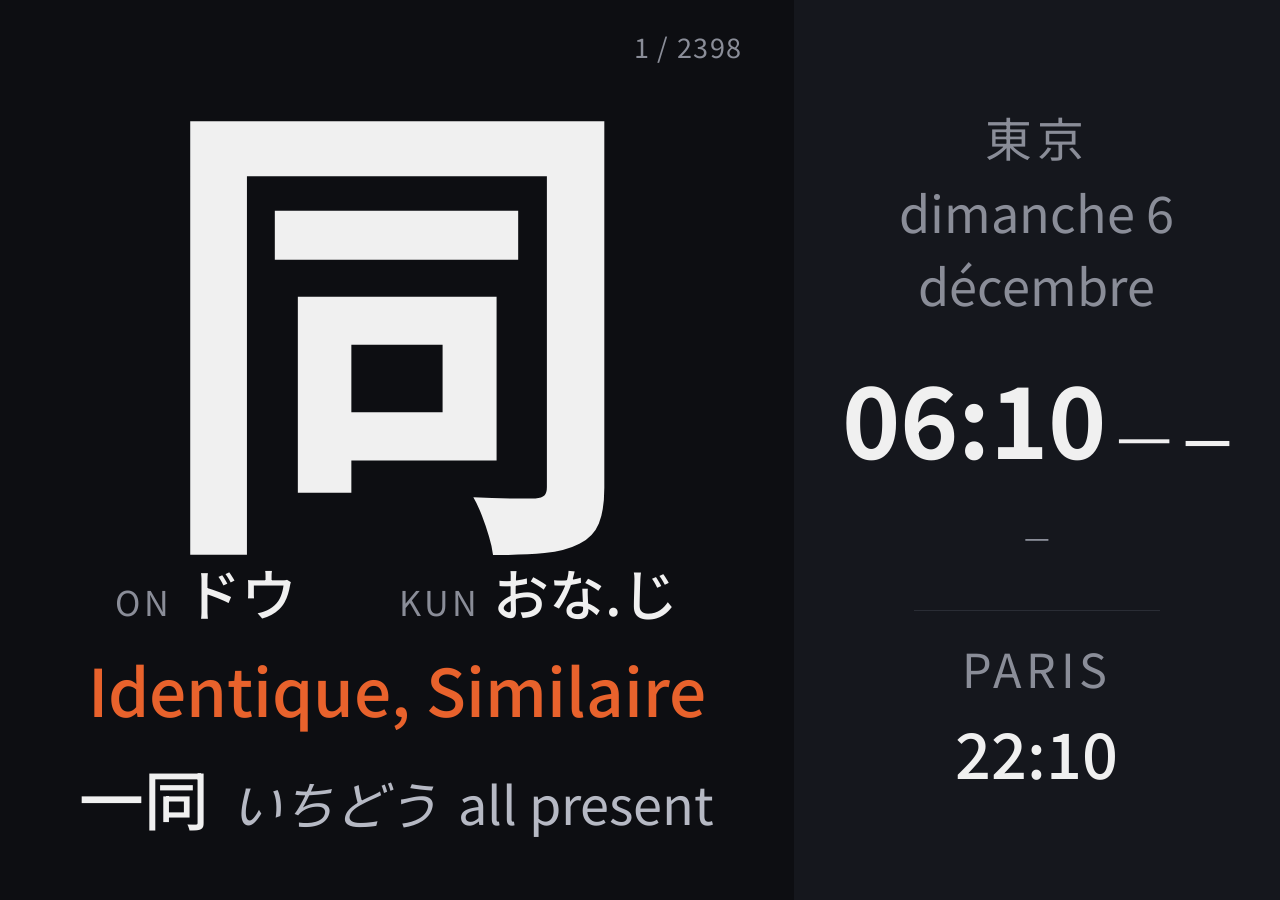
==== android-app/app/src/main/assets/index.html @ c2fc6710 "Replace kiosk-browser+server setup with a native Android app kiFOSSk + lWS worked but couldn't survi" ====
<!DOCTYPE html>
<html lang="fr">
<head>
<meta charset="UTF-8">
<meta name="viewport" content="width=device-width, initial-scale=1.0, user-scalable=no">
<title>Kanji Dashboard</title>
<style>
:root {
  --bg: #0d0e12;
  --panel: #15171d;
  --text: #f0f0f0;
  --dim: #8a8d98;
  --accent: #e8622c;
  --divider: #2a2d35;
}

* { box-sizing: border-box; margin: 0; padding: 0; }

html, body {
  width: 100%;
  height: 100%;
  background: var(--bg);
  color: var(--text);
  font-family: 'Noto Sans JP', sans-serif;
  overflow: hidden;
}

.app {
  display: flex;
  width: 100vw;
  height: 100vh;
}

/* ---- Kanji panel (left, ~62%) ---- */

.kanji-panel {
  flex: 0 0 62%;
  display: flex;
  flex-direction: column;
  align-items: center;
  justify-content: center;
  position: relative;
  padding: 2vh 4vw;
  background: var(--bg);
  touch-action: none;
  user-select: none;
  cursor: grab;
}

.kanji-char {
  font-size: 54vh;
  font-weight: 700;
  line-height: 1;
}

.kanji-readings {
  display: flex;
  gap: 8vw;
  margin-top: 1vh;
}

.reading-block {
  display: flex;
  align-items: baseline;
  gap: 1vw;
}

.reading-label {
  font-size: 3.8vh;
  text-transform: uppercase;
  color: var(--dim);
  letter-spacing: 0.1em;
}

.reading-value {
  font-size: 6.2vh;
  font-weight: 500;
}

.kanji-meaning {
  font-size: 7.3vh;
  font-weight: 500;
  margin-top: 1vh;
  color: var(--accent);
  text-transform: capitalize;
}

.kanji-example {
  margin-top: 1.5vh;
  display: flex;
  align-items: baseline;
  gap: 1.6vw;
  font-size: 4.6vh;
  color: var(--dim);
}

.example-word {
  color: var(--text);
  font-weight: 500;
  font-size: 7.2vh;
}

.example-reading {
  font-size: 5.8vh;
  color: #b6b9c4;
  font-style: italic;
}

.example-meaning {
  font-size: 5.8vh;
  color: #b6b9c4;
}

.kanji-progress {
  position: absolute;
  top: 3vh;
  right: 4vw;
  font-size: 3vh;
  color: var(--dim);
  letter-spacing: 0.05em;
}

/* ---- Info panel (right, ~38%) ---- */

.info-panel {
  flex: 0 0 38%;
  display: flex;
  flex-direction: column;
  align-items: center;
  justify-content: center;
  background: var(--panel);
  padding: 1.5vh 3vw;
  gap: 2.5vh;
}

.clock-block {
  text-align: center;
}

.clock-label {
  font-size: 5.2vh;
  color: var(--dim);
  letter-spacing: 0.1em;
  text-transform: uppercase;
  margin-bottom: 0.6vh;
}

.time-weather-row {
  display: flex;
  align-items: baseline;
  justify-content: center;
  gap: 0.8vw;
}

.clock-time {
  font-size: 11vh;
  font-weight: 700;
  font-variant-numeric: tabular-nums;
}

.clock-time.small {
  font-size: 7vh;
  font-weight: 500;
}

.clock-date {
  font-size: 5.6vh;
  color: var(--dim);
  margin-top: 0.6vh;
}

.divider {
  width: 60%;
  height: 1px;
  background: var(--divider);
}

.weather-icon {
  font-size: 7vh;
  line-height: 1;
}

.weather-temp {
  font-size: 6vh;
  font-weight: 700;
}

.weather-desc {
  font-size: 3.2vh;
  color: var(--dim);
  margin-top: 0.6vh;
  text-transform: capitalize;
  text-align: center;
}

.weather-timeline {
  display: flex;
  justify-content: center;
  gap: 1.5vw;
  margin-top: 1vh;
}

.timeline-cell {
  display: flex;
  flex-direction: column;
  align-items: center;
  gap: 0.6vh;
}

.timeline-hour {
  font-size: 3.8vh;
  color: var(--dim);
}

.timeline-icon {
  font-size: 6.5vh;
}

.timeline-temp {
  font-size: 4.2vh;
  font-weight: 500;
}

</style>
<link rel="preconnect" href="https://fonts.googleapis.com">
<link rel="preconnect" href="https://fonts.gstatic.com" crossorigin>
<link href="https://fonts.googleapis.com/css2?family=Noto+Sans+JP:wght@400;500;700;900&display=swap" rel="stylesheet">
</head>
<body>

<div class="app">

  <section class="kanji-panel">
    <div class="kanji-progress" id="progress">0 / 2398</div>
    <div class="kanji-char" id="kanjiChar">—</div>
    <div class="kanji-readings">
      <div class="reading-block">
        <span class="reading-label">on</span>
        <span class="reading-value" id="onYomi">—</span>
      </div>
      <div class="reading-block">
        <span class="reading-label">kun</span>
        <span class="reading-value" id="kunYomi">—</span>
      </div>
    </div>
    <div class="kanji-meaning" id="meaning">—</div>
    <div class="kanji-example" id="exampleBlock">
      <span class="example-word" id="exampleWord">—</span>
      <span class="example-reading" id="exampleReading">—</span>
      <span class="example-meaning" id="exampleMeaning">—</span>
    </div>
  </section>

  <section class="info-panel">
    <div class="clock-block primary">
      <div class="clock-label">東京</div>
      <div class="clock-date" id="tokyoDate">—</div>
    </div>
      <div class="time-weather-row">
        <span class="clock-time" id="tokyoTime">--:--</span>
        <span class="weather-icon" id="weatherIcon">—</span>
        <span class="weather-temp" id="weatherTemp">—</span>
      </div>

      <div class="weather-desc" id="weatherDesc">—</div>
    <div class="weather-timeline" id="weatherTimeline"></div>

    <div class="divider"></div>
    <div class="clock-block secondary">
      <div class="clock-label">Paris</div>
      <div class="clock-time small" id="parisTime">--:--</div>
    </div>

  </section>

</div>

<script>
const KANJI_DATA = [{"kanji": "同", "freq": 15, "jlpt_legacy": 3, "on_yomi": ["ドウ"], "kun_yomi": ["おな.じ"], "meaning_fr": ["identique", "similaire"], "meaning_en": ["same", "agree"], "example_word": "一同", "example_reading": "いちどう", "example_meaning": "all present"}, {"kanji": "政", "freq": 17, "jlpt_legacy": 2, "on_yomi": ["セイ", "ショウ"], "kun_yomi": ["まつりごと", "まん"], "meaning_fr": ["politique", "gouvernement"], "meaning_en": ["politics", "government"], "example_word": "軍政", "example_reading": "ぐんせい", "example_meaning": "military administration"}, {"kanji": "事", "freq": 18, "jlpt_legacy": 3, "on_yomi": ["ジ", "ズ"], "kun_yomi": ["こと", "つか.う", "つか.える"], "meaning_fr": ["fait", "chose"], "meaning_en": ["matter", "thing"], "example_word": "悪事", "example_reading": "あくじ", "example_meaning": "evil deed"}, {"kanji": "自", "freq": 19, "jlpt_legacy": 3, "on_yomi": ["ジ", "シ"], "kun_yomi": ["みずか.ら", "おの.ずから", "おの.ずと"], "meaning_fr": ["soi-même"], "meaning_en": ["oneself"], "example_word": "各自", "example_reading": "かくじ", "example_meaning": "each (person)"}, {"kanji": "議", "freq": 25, "jlpt_legacy": 2, "on_yomi": ["ギ"], "kun_yomi": [], "meaning_fr": ["délibération", "entretien"], "meaning_en": ["deliberation", "consultation"], "example_word": "異議", "example_reading": "いぎ", "example_meaning": "objection"}, {"kanji": "民", "freq": 28, "jlpt_legacy": 3, "on_yomi": ["ミン"], "kun_yomi": ["たみ"], "meaning_fr": ["peuple", "nation"], "meaning_en": ["people", "nation"], "example_word": "移民", "example_reading": "いみん", "example_meaning": "immigration"}, {"kanji": "連", "freq": 30, "jlpt_legacy": 2, "on_yomi": ["レン"], "kun_yomi": ["つら.なる", "つら.ねる", "つ.れる", "-づ.れ"], "meaning_fr": ["emmener", "se mettre en rang"], "meaning_en": ["take along", "lead"], "example_word": "一連", "example_reading": "いちれん", "example_meaning": "series"}, {"kanji": "発", "freq": 32, "jlpt_legacy": 3, "on_yomi": ["ハツ", "ホツ"], "kun_yomi": ["た.つ", "あば.く", "おこ.る", "つか.わす", "はな.つ"], "meaning_fr": ["départ", "décharge"], "meaning_en": ["departure", "discharge"], "example_word": "一発", "example_reading": "いっぱつ", "example_meaning": "one shot"}, {"kanji": "対", "freq": 34, "jlpt_legacy": 2, "on_yomi": ["タイ", "ツイ"], "kun_yomi": ["あいて", "こた.える", "そろ.い", "つれあ.い", "なら.ぶ", "むか.う"], "meaning_fr": ["vis-à-vis", "en face"], "meaning_en": ["vis-a-vis", "opposite"], "example_word": "応対", "example_reading": "おうたい", "example_meaning": "dealing with (people, customers, complaints, etc.)"}, {"kanji": "部", "freq": 36, "jlpt_legacy": 2, "on_yomi": ["ブ"], "kun_yomi": ["-べ"], "meaning_fr": ["partie", "bureau"], "meaning_en": ["section", "bureau"], "example_word": "一部", "example_reading": "いちぶ", "example_meaning": "one part"}, {"kanji": "者", "freq": 38, "jlpt_legacy": 3, "on_yomi": ["シャ"], "kun_yomi": ["もの"], "meaning_fr": ["personne", "quelqu'un"], "meaning_en": ["someone", "person"], "example_word": "悪者", "example_reading": "わるもの", "example_meaning": "bad guy"}, {"kanji": "党", "freq": 39, "jlpt_legacy": 2, "on_yomi": ["トウ"], "kun_yomi": ["なかま", "むら"], "meaning_fr": ["parti politique", "faction"], "meaning_en": ["party", "faction"], "example_word": "一党", "example_reading": "いっとう", "example_meaning": "one party"}, {"kanji": "地", "freq": 40, "jlpt_legacy": 3, "on_yomi": ["チ", "ジ"], "kun_yomi": [], "meaning_fr": ["sol", "terre"], "meaning_en": ["ground", "earth"], "example_word": "意地", "example_reading": "いじ", "example_meaning": "stubbornness"}, {"kanji": "合", "freq": 41, "jlpt_legacy": 3, "on_yomi": ["ゴウ", "ガッ", "カッ"], "kun_yomi": ["あ.う", "-あ.う", "あ.い", "あい-", "-あ.い", "-あい", "あ.わす", "あ.わせる", "-あ.わせる"], "meaning_fr": ["correspondre", "convenir"], "meaning_en": ["fit", "suit"], "example_word": "化合", "example_reading": "かごう", "example_meaning": "chemical combination"}, {"kanji": "市", "freq": 42, "jlpt_legacy": 3, "on_yomi": ["シ"], "kun_yomi": ["いち"], "meaning_fr": ["marché", "ville"], "meaning_en": ["market", "city"], "example_word": "市営", "example_reading": "しえい", "example_meaning": "(under) municipal management (transport, housing, etc.)"}, {"kanji": "業", "freq": 43, "jlpt_legacy": 3, "on_yomi": ["ギョウ", "ゴウ"], "kun_yomi": ["わざ"], "meaning_fr": ["activité", "vocation"], "meaning_en": ["business", "vocation"], "example_word": "偉業", "example_reading": "いぎょう", "example_meaning": "great achievement"}, {"kanji": "内", "freq": 44, "jlpt_legacy": 2, "on_yomi": ["ナイ", "ダイ"], "kun_yomi": ["うち"], "meaning_fr": ["intérieur", "dedans"], "meaning_en": ["inside", "within"], "example_word": "案内", "example_reading": "あんない", "example_meaning": "guidance"}, {"kanji": "相", "freq": 45, "jlpt_legacy": 2, "on_yomi": ["ソウ", "ショウ"], "kun_yomi": ["あい-"], "meaning_fr": ["inter-", "mutuel"], "meaning_en": ["inter-", "mutual"], "example_word": "外相", "example_reading": "がいしょう", "example_meaning": "Foreign Minister"}, {"kanji": "方", "freq": 46, "jlpt_legacy": 3, "on_yomi": ["ホウ"], "kun_yomi": ["かた", "-かた", "-がた"], "meaning_fr": ["direction", "personne"], "meaning_en": ["direction", "person"], "example_word": "一方", "example_reading": "いっぽう", "example_meaning": "one (esp. of two)"}, {"kanji": "定", "freq": 48, "jlpt_legacy": 2, "on_yomi": ["テイ", "ジョウ"], "kun_yomi": ["さだ.める", "さだ.まる", "さだ.か"], "meaning_fr": ["déterminé", "fixé"], "meaning_en": ["determine", "fix"], "example_word": "安定", "example_reading": "あんてい", "example_meaning": "stability"}, {"kanji": "回", "freq": 50, "jlpt_legacy": 3, "on_yomi": ["カイ", "エ"], "kun_yomi": ["まわ.る", "-まわ.る", "-まわ.り", "まわ.す", "-まわ.す", "まわ.し-", "-まわ.し", "もとお.る", "か.える"], "meaning_fr": ["tourner", "fois"], "meaning_en": ["-times", "round"], "example_word": "一回", "example_reading": "いっかい", "example_meaning": "once"}, {"kanji": "場", "freq": 52, "jlpt_legacy": 3, "on_yomi": ["ジョウ", "チョウ"], "kun_yomi": ["ば"], "meaning_fr": ["lieu", "place"], "meaning_en": ["location", "place"], "example_word": "夏場", "example_reading": "なつば", "example_meaning": "summertime"}, {"kanji": "員", "freq": 54, "jlpt_legacy": 3, "on_yomi": ["イン"], "kun_yomi": [], "meaning_fr": ["employé", "membre"], "meaning_en": ["employee", "member"], "example_word": "委員", "example_reading": "いいん", "example_meaning": "committee member"}, {"kanji": "選", "freq": 57, "jlpt_legacy": 2, "on_yomi": ["セン"], "kun_yomi": ["えら.ぶ", "え.る", "よ.る"], "meaning_fr": ["élection", "sélection"], "meaning_en": ["elect", "select"], "example_word": "改選", "example_reading": "かいせん", "example_meaning": "election (for a seat or position at the end of a term)"}, {"kanji": "開", "freq": 59, "jlpt_legacy": 3, "on_yomi": ["カイ"], "kun_yomi": ["ひら.く", "ひら.き", "-びら.き", "ひら.ける", "あ.く", "あ.ける"], "meaning_fr": ["ouvrir", "s'ouvrir"], "meaning_en": ["open", "unfold"], "example_word": "開く", "example_reading": "ひらく", "example_meaning": "to open"}, {"kanji": "米", "freq": 61, "jlpt_legacy": 2, "on_yomi": ["ベイ", "マイ", "メエトル"], "kun_yomi": ["こめ", "よね"], "meaning_fr": ["grain de riz", "Amérique"], "meaning_en": ["rice", "USA"], "example_word": "玄米", "example_reading": "げんまい", "example_meaning": "unpolished rice"}, {"kanji": "力", "freq": 62, "jlpt_legacy": 3, "on_yomi": ["リョク", "リキ", "リイ"], "kun_yomi": ["ちから"], "meaning_fr": ["force", "fort"], "meaning_en": ["power", "strength"], "example_word": "握力", "example_reading": "あくりょく", "example_meaning": "grip (of hand)"}, {"kanji": "問", "freq": 64, "jlpt_legacy": 3, "on_yomi": ["モン"], "kun_yomi": ["と.う", "と.い", "とん"], "meaning_fr": ["question", "demander"], "meaning_en": ["question", "ask"], "example_word": "学問", "example_reading": "がくもん", "example_meaning": "study"}, {"kanji": "代", "freq": 66, "jlpt_legacy": 3, "on_yomi": ["ダイ", "タイ"], "kun_yomi": ["か.わる", "かわ.る", "かわ.り", "か.わり", "-がわ.り", "-が.わり", "か.える", "よ", "しろ"], "meaning_fr": ["substituer", "changer"], "meaning_en": ["substitute", "change"], "example_word": "一代", "example_reading": "いちだい", "example_meaning": "generation"}, {"kanji": "明", "freq": 67, "jlpt_legacy": 3, "on_yomi": ["メイ", "ミョウ", "ミン"], "kun_yomi": ["あ.かり", "あか.るい", "あか.るむ", "あか.らむ", "あき.らか", "あ.ける", "-あ.け", "あ.く", "あ.くる", "あ.かす"], "meaning_fr": ["clair", "lumière"], "meaning_en": ["bright", "light"], "example_word": "明白", "example_reading": "めいはく", "example_meaning": "obvious"}, {"kanji": "実", "freq": 68, "jlpt_legacy": 2, "on_yomi": ["ジツ", "シツ"], "kun_yomi": ["み", "みの.る", "まこと", "みの", "みち.る"], "meaning_fr": ["réalité", "vérité"], "meaning_en": ["reality", "truth"], "example_word": "忠実", "example_reading": "ちゅうじつ", "example_meaning": "faithful"}, {"kanji": "関", "freq": 70, "jlpt_legacy": 2, "on_yomi": ["カン"], "kun_yomi": ["せき", "-ぜき", "かか.わる", "からくり", "かんぬき"], "meaning_fr": ["relation", "barrière"], "meaning_en": ["connection", "barrier"], "example_word": "関係", "example_reading": "かんけい", "example_meaning": "relation"}, {"kanji": "決", "freq": 71, "jlpt_legacy": 2, "on_yomi": ["ケツ"], "kun_yomi": ["き.める", "-ぎ.め", "き.まる", "さ.く"], "meaning_fr": ["décider", "fixer"], "meaning_en": ["decide", "fix"], "example_word": "可決", "example_reading": "かけつ", "example_meaning": "approval"}, {"kanji": "動", "freq": 73, "jlpt_legacy": 3, "on_yomi": ["ドウ"], "kun_yomi": ["うご.く", "うご.かす"], "meaning_fr": ["bouger", "mouvement"], "meaning_en": ["move", "motion"], "example_word": "異動", "example_reading": "いどう", "example_meaning": "(personnel) change"}, {"kanji": "京", "freq": 74, "jlpt_legacy": 3, "on_yomi": ["キョウ", "ケイ", "キン"], "kun_yomi": ["みやこ"], "meaning_fr": ["capitale", "10**16"], "meaning_en": ["capital", "10**16"], "example_word": "帰京", "example_reading": "ききょう", "example_meaning": "returning (home) to Tokyo"}, {"kanji": "全", "freq": 75, "jlpt_legacy": 2, "on_yomi": ["ゼン"], "kun_yomi": ["まった.く", "すべ.て"], "meaning_fr": ["totalité", "entier"], "meaning_en": ["whole", "entire"], "example_word": "安全", "example_reading": "あんぜん", "example_meaning": "safety"}, {"kanji": "表", "freq": 77, "jlpt_legacy": 2, "on_yomi": ["ヒョウ"], "kun_yomi": ["おもて", "-おもて", "あらわ.す", "あらわ.れる", "あら.わす"], "meaning_fr": ["surface (apparente)", "face"], "meaning_en": ["surface", "table"], "example_word": "意表", "example_reading": "いひょう", "example_meaning": "surprise"}, {"kanji": "戦", "freq": 78, "jlpt_legacy": 2, "on_yomi": ["セン"], "kun_yomi": ["いくさ", "たたか.う", "おのの.く", "そよ.ぐ", "わなな.く"], "meaning_fr": ["guerre", "bataille"], "meaning_en": ["war", "battle"], "example_word": "一戦", "example_reading": "いっせん", "example_meaning": "battle"}, {"kanji": "経", "freq": 79, "jlpt_legacy": 2, "on_yomi": ["ケイ", "キョウ", "キン"], "kun_yomi": ["へ.る", "た.つ", "たていと", "はか.る", "のり"], "meaning_fr": ["sûtra", "longitude"], "meaning_en": ["sutra", "longitude"], "example_word": "経つ", "example_reading": "たつ", "example_meaning": "to pass (of time)"}, {"kanji": "通", "freq": 80, "jlpt_legacy": 3, "on_yomi": ["ツウ", "ツ"], "kun_yomi": ["とお.る", "とお.り", "-とお.り", "-どお.り", "とお.す", "とお.し", "-どお.し", "かよ.う"], "meaning_fr": ["circulation", "passer par"], "meaning_en": ["traffic", "pass through"], "example_word": "一通", "example_reading": "いっつう", "example_meaning": "one copy (of a document)"}, {"kanji": "最", "freq": 82, "jlpt_legacy": 2, "on_yomi": ["サイ", "シュ"], "kun_yomi": ["もっと.も", "つま"], "meaning_fr": ["le plus", "ultra-"], "meaning_en": ["utmost", "most"], "example_word": "最も", "example_reading": "もっとも", "example_meaning": "most"}, {"kanji": "氏", "freq": 84, "jlpt_legacy": 1, "on_yomi": ["シ"], "kun_yomi": ["うじ", "-うじ"], "meaning_fr": ["nom de famille", "nom"], "meaning_en": ["family name", "surname"], "example_word": "氏名", "example_reading": "しめい", "example_meaning": "(full) name"}, {"kanji": "現", "freq": 85, "jlpt_legacy": 2, "on_yomi": ["ゲン"], "kun_yomi": ["あらわ.れる", "あらわ.す", "うつつ", "うつ.つ"], "meaning_fr": ["le présent", "existant"], "meaning_en": ["present", "existing"], "example_word": "現に", "example_reading": "げんに", "example_meaning": "actually"}, {"kanji": "理", "freq": 86, "jlpt_legacy": 3, "on_yomi": ["リ"], "kun_yomi": ["ことわり"], "meaning_fr": ["logique", "principe"], "meaning_en": ["logic", "arrangement"], "example_word": "監理", "example_reading": "かんり", "example_meaning": "superintendence"}, {"kanji": "調", "freq": 87, "jlpt_legacy": 2, "on_yomi": ["チョウ"], "kun_yomi": ["しら.べる", "しら.べ", "ととの.う", "ととの.える"], "meaning_fr": ["enquête", "mélodie"], "meaning_en": ["tune", "tone"], "example_word": "快調", "example_reading": "かいちょう", "example_meaning": "good (condition)"}, {"kanji": "体", "freq": 88, "jlpt_legacy": 3, "on_yomi": ["タイ", "テイ"], "kun_yomi": ["からだ", "かたち"], "meaning_fr": ["corps", "substance"], "meaning_en": ["body", "substance"], "example_word": "遺体", "example_reading": "いたい", "example_meaning": "(dead) body"}, {"kanji": "化", "freq": 89, "jlpt_legacy": 2, "on_yomi": ["カ", "ケ"], "kun_yomi": ["ば.ける", "ば.かす", "ふ.ける", "け.する"], "meaning_fr": ["transformation", "prendre la forme de"], "meaning_en": ["change", "take the form of"], "example_word": "悪化", "example_reading": "あっか", "example_meaning": "deterioration"}, {"kanji": "田", "freq": 90, "jlpt_legacy": 3, "on_yomi": ["デン"], "kun_yomi": ["た"], "meaning_fr": ["rizière"], "meaning_en": ["rice field", "rice paddy"], "example_word": "塩田", "example_reading": "えんでん", "example_meaning": "saltpan"}, {"kanji": "当", "freq": 91, "jlpt_legacy": 2, "on_yomi": ["トウ"], "kun_yomi": ["あ.たる", "あ.たり", "あ.てる", "あ.て", "まさ.に", "まさ.にべし"], "meaning_fr": ["frapper", "juste"], "meaning_en": ["hit", "right"], "example_word": "過当", "example_reading": "かとう", "example_meaning": "excessive"}, {"kanji": "約", "freq": 94, "jlpt_legacy": 2, "on_yomi": ["ヤク"], "kun_yomi": ["つづ.まる", "つづ.める", "つづま.やか"], "meaning_fr": ["environ", "promettre"], "meaning_en": ["promise", "approximately"], "example_word": "解約", "example_reading": "かいやく", "example_meaning": "cancellation of a contract"}, {"kanji": "主", "freq": 95, "jlpt_legacy": 3, "on_yomi": ["シュ", "ス", "シュウ"], "kun_yomi": ["ぬし", "おも", "あるじ"], "meaning_fr": ["maître", "seigneur"], "meaning_en": ["lord", "chief"], "example_word": "家主", "example_reading": "やぬし", "example_meaning": "landlord"}, {"kanji": "題", "freq": 96, "jlpt_legacy": 3, "on_yomi": ["ダイ"], "kun_yomi": [], "meaning_fr": ["sujet"], "meaning_en": ["topic", "subject"], "example_word": "課題", "example_reading": "かだい", "example_meaning": "subject"}, {"kanji": "首", "freq": 98, "jlpt_legacy": 3, "on_yomi": ["シュ"], "kun_yomi": ["くび"], "meaning_fr": ["cou", "compteur de chansons ou poèmes"], "meaning_en": ["neck", "counter for songs and poems"], "example_word": "一首", "example_reading": "いっしゅ", "example_meaning": "one tanka"}, {"kanji": "意", "freq": 99, "jlpt_legacy": 3, "on_yomi": ["イ"], "kun_yomi": [], "meaning_fr": ["idée", "esprit"], "meaning_en": ["idea", "mind"], "example_word": "悪意", "example_reading": "あくい", "example_meaning": "ill will"}, {"kanji": "法", "freq": 100, "jlpt_legacy": 2, "on_yomi": ["ホウ", "ハッ", "ホッ", "フラン"], "kun_yomi": ["のり"], "meaning_fr": ["méthode", "loi"], "meaning_en": ["method", "law"], "example_word": "違法", "example_reading": "いほう", "example_meaning": "illegal"}, {"kanji": "不", "freq": 101, "jlpt_legacy": 3, "on_yomi": ["フ", "ブ"], "kun_yomi": [], "meaning_fr": ["négation", "non"], "meaning_en": ["negative", "non-"], "example_word": "不安", "example_reading": "ふあん", "example_meaning": "anxiety"}, {"kanji": "作", "freq": 103, "jlpt_legacy": 3, "on_yomi": ["サク", "サ"], "kun_yomi": ["つく.る", "つく.り", "-づく.り"], "meaning_fr": ["fabriquer", "produire"], "meaning_en": ["make", "production"], "example_word": "遺作", "example_reading": "いさく", "example_meaning": "posthumous works"}, {"kanji": "性", "freq": 104, "jlpt_legacy": 2, "on_yomi": ["セイ", "ショウ"], "kun_yomi": ["さが"], "meaning_fr": ["sexe", "genre"], "meaning_en": ["sex", "gender"], "example_word": "悪性", "example_reading": "あくせい", "example_meaning": "malignant (cancer)"}, {"kanji": "的", "freq": 105, "jlpt_legacy": 2, "on_yomi": ["テキ"], "kun_yomi": ["まと"], "meaning_fr": ["cible", "but"], "meaning_en": ["bull's eye", "mark"], "example_word": "劇的", "example_reading": "げきてき", "example_meaning": "dramatic"}, {"kanji": "要", "freq": 106, "jlpt_legacy": 2, "on_yomi": ["ヨウ"], "kun_yomi": ["い.る", "かなめ"], "meaning_fr": ["besoin", "point principal"], "meaning_en": ["need", "main point"], "example_word": "概要", "example_reading": "がいよう", "example_meaning": "outline"}, {"kanji": "用", "freq": 107, "jlpt_legacy": 3, "on_yomi": ["ヨウ"], "kun_yomi": ["もち.いる"], "meaning_fr": ["se servir de", "affaires"], "meaning_en": ["utilize", "business"], "example_word": "愛用", "example_reading": "あいよう", "example_meaning": "favorite"}, {"kanji": "制", "freq": 108, "jlpt_legacy": 2, "on_yomi": ["セイ"], "kun_yomi": [], "meaning_fr": ["système", "règle"], "meaning_en": ["system", "law"], "example_word": "管制", "example_reading": "かんせい", "example_meaning": "control (by the state)"}, {"kanji": "治", "freq": 109, "jlpt_legacy": 2, "on_yomi": ["ジ", "チ"], "kun_yomi": ["おさ.める", "おさ.まる", "なお.る", "なお.す"], "meaning_fr": ["règne", "être en paix"], "meaning_en": ["reign", "be at peace"], "example_word": "治安", "example_reading": "ちあん", "example_meaning": "public order"}, {"kanji": "度", "freq": 110, "jlpt_legacy": 3, "on_yomi": ["ド", "ト", "タク"], "kun_yomi": ["たび", "-た.い"], "meaning_fr": ["degré", "occurrence"], "meaning_en": ["degrees", "occurrence"], "example_word": "緯度", "example_reading": "いど", "example_meaning": "latitude"}, {"kanji": "務", "freq": 111, "jlpt_legacy": 2, "on_yomi": ["ム"], "kun_yomi": ["つと.める"], "meaning_fr": ["tâche", "devoir"], "meaning_en": ["task", "duties"], "example_word": "外務", "example_reading": "がいむ", "example_meaning": "foreign affairs"}, {"kanji": "強", "freq": 112, "jlpt_legacy": 3, "on_yomi": ["キョウ", "ゴウ"], "kun_yomi": ["つよ.い", "つよ.まる", "つよ.める", "し.いる", "こわ.い"], "meaning_fr": ["fort"], "meaning_en": ["strong"], "example_word": "強い", "example_reading": "つよい", "example_meaning": "strong"}, {"kanji": "成", "freq": 116, "jlpt_legacy": 2, "on_yomi": ["セイ", "ジョウ"], "kun_yomi": ["な.る", "な.す", "-な.す"], "meaning_fr": ["se changer en", "devenir"], "meaning_en": ["turn into", "become"], "example_word": "化成", "example_reading": "かせい", "example_meaning": "change"}, {"kanji": "期", "freq": 117, "jlpt_legacy": 2, "on_yomi": ["キ", "ゴ"], "kun_yomi": [], "meaning_fr": ["période", "temps"], "meaning_en": ["period", "time"], "example_word": "一期", "example_reading": "いちご", "example_meaning": "one's whole life"}, {"kanji": "公", "freq": 118, "jlpt_legacy": 2, "on_yomi": ["コウ", "ク"], "kun_yomi": ["おおやけ"], "meaning_fr": ["public", "prince"], "meaning_en": ["public", "prince"], "example_word": "公安", "example_reading": "こうあん", "example_meaning": "public peace"}, {"kanji": "持", "freq": 119, "jlpt_legacy": 3, "on_yomi": ["ジ"], "kun_yomi": ["も.つ", "-も.ち", "も.てる"], "meaning_fr": ["avoir", "tenir"], "meaning_en": ["hold", "have"], "example_word": "維持", "example_reading": "いじ", "example_meaning": "maintenance"}, {"kanji": "野", "freq": 120, "jlpt_legacy": 3, "on_yomi": ["ヤ", "ショ"], "kun_yomi": ["の", "の-"], "meaning_fr": ["sauvage", "champ"], "meaning_en": ["plains", "field"], "example_word": "下野", "example_reading": "げや", "example_meaning": "resigning from (public) office"}, {"kanji": "協", "freq": 121, "jlpt_legacy": 2, "on_yomi": ["キョウ"], "kun_yomi": [], "meaning_fr": ["coopération", "co-"], "meaning_en": ["co-", "cooperation"], "example_word": "協会", "example_reading": "きょうかい", "example_meaning": "association"}, {"kanji": "取", "freq": 122, "jlpt_legacy": 2, "on_yomi": ["シュ"], "kun_yomi": ["と.る", "と.り", "と.り-", "とり", "-ど.り"], "meaning_fr": ["prendre", "aller chercher"], "meaning_en": ["take", "fetch"], "example_word": "採取", "example_reading": "さいしゅ", "example_meaning": "picking"}, {"kanji": "都", "freq": 123, "jlpt_legacy": 3, "on_yomi": ["ト", "ツ"], "kun_yomi": ["みやこ"], "meaning_fr": ["métropole", "capitale"], "meaning_en": ["metropolis", "capital"], "example_word": "古都", "example_reading": "こと", "example_meaning": "ancient city"}, {"kanji": "和", "freq": 124, "jlpt_legacy": 2, "on_yomi": ["ワ", "オ", "カ"], "kun_yomi": ["やわ.らぐ", "やわ.らげる", "なご.む", "なご.やか", "あ.える"], "meaning_fr": ["harmonie", "style japonais"], "meaning_en": ["harmony", "Japanese style"], "example_word": "英和", "example_reading": "えいわ", "example_meaning": "English-Japanese"}, {"kanji": "統", "freq": 125, "jlpt_legacy": 1, "on_yomi": ["トウ"], "kun_yomi": ["す.べる"], "meaning_fr": ["général", "relation"], "meaning_en": ["overall", "relationship"], "example_word": "系統", "example_reading": "けいとう", "example_meaning": "system"}, {"kanji": "以", "freq": 126, "jlpt_legacy": 3, "on_yomi": ["イ"], "kun_yomi": ["もっ.て"], "meaning_fr": ["au moyen de", "parce que"], "meaning_en": ["by means of", "because"], "example_word": "以て", "example_reading": "もって", "example_meaning": "with"}, {"kanji": "機", "freq": 127, "jlpt_legacy": 2, "on_yomi": ["キ"], "kun_yomi": ["はた"], "meaning_fr": ["métier à tisser", "mécanique"], "meaning_en": ["loom", "mechanism"], "example_word": "危機", "example_reading": "きき", "example_meaning": "crisis"}, {"kanji": "平", "freq": 128, "jlpt_legacy": 2, "on_yomi": ["ヘイ", "ビョウ", "ヒョウ"], "kun_yomi": ["たい.ら", "たい.らげる", "ひら"], "meaning_fr": ["plan(e)", "plat"], "meaning_en": ["even", "flat"], "example_word": "公平", "example_reading": "こうへい", "example_meaning": "fairness"}, {"kanji": "総", "freq": 129, "jlpt_legacy": 2, "on_yomi": ["ソウ"], "kun_yomi": ["す.べて", "すべ.て", "ふさ"], "meaning_fr": ["général", "entier"], "meaning_en": ["general", "whole"], "example_word": "総意", "example_reading": "そうい", "example_meaning": "consensus"}, {"kanji": "加", "freq": 130, "jlpt_legacy": 2, "on_yomi": ["カ"], "kun_yomi": ["くわ.える", "くわ.わる"], "meaning_fr": ["ajouter", "addition"], "meaning_en": ["add", "addition"], "example_word": "加圧", "example_reading": "かあつ", "example_meaning": "pressurization"}, {"kanji": "思", "freq": 132, "jlpt_legacy": 3, "on_yomi": ["シ"], "kun_yomi": ["おも.う", "おもえら.く", "おぼ.す"], "meaning_fr": ["penser"], "meaning_en": ["think"], "example_word": "意思", "example_reading": "いし", "example_meaning": "intention"}, {"kanji": "家", "freq": 133, "jlpt_legacy": 3, "on_yomi": ["カ", "ケ"], "kun_yomi": ["いえ", "や", "うち"], "meaning_fr": ["maison"], "meaning_en": ["house", "home"], "example_word": "家屋", "example_reading": "かおく", "example_meaning": "house"}, {"kanji": "世", "freq": 135, "jlpt_legacy": 3, "on_yomi": ["セイ", "セ", "ソウ"], "kun_yomi": ["よ"], "meaning_fr": ["génération", "monde"], "meaning_en": ["generation", "world"], "example_word": "近世", "example_reading": "きんせい", "example_meaning": "recent past"}, {"kanji": "受", "freq": 136, "jlpt_legacy": 2, "on_yomi": ["ジュ"], "kun_yomi": ["う.ける", "-う.け", "う.かる"], "meaning_fr": ["subir", "recevoir"], "meaning_en": ["accept", "undergo"], "example_word": "享受", "example_reading": "きょうじゅ", "example_meaning": "enjoyment (of freedom, beauty, etc.)"}, {"kanji": "区", "freq": 137, "jlpt_legacy": 3, "on_yomi": ["ク", "オウ", "コウ"], "kun_yomi": [], "meaning_fr": ["circonscription", "arrondissement"], "meaning_en": ["ward", "district"], "example_word": "学区", "example_reading": "がっく", "example_meaning": "school district"}, {"kanji": "領", "freq": 138, "jlpt_legacy": 2, "on_yomi": ["リョウ"], "kun_yomi": ["えり"], "meaning_fr": ["domaine", "juridiction"], "meaning_en": ["jurisdiction", "dominion"], "example_word": "横領", "example_reading": "おうりょう", "example_meaning": "embezzlement"}, {"kanji": "県", "freq": 140, "jlpt_legacy": 3, "on_yomi": ["ケン"], "kun_yomi": ["か.ける"], "meaning_fr": ["préfecture", "département"], "meaning_en": ["prefecture"], "example_word": "県営", "example_reading": "けんえい", "example_meaning": "(under) prefectural management"}, {"kanji": "続", "freq": 141, "jlpt_legacy": 2, "on_yomi": ["ゾク", "ショク", "コウ", "キョウ"], "kun_yomi": ["つづ.く", "つづ.ける", "つぐ.ない"], "meaning_fr": ["continuer", "série"], "meaning_en": ["continue", "series"], "example_word": "永続", "example_reading": "えいぞく", "example_meaning": "permanence"}, {"kanji": "進", "freq": 142, "jlpt_legacy": 3, "on_yomi": ["シン"], "kun_yomi": ["すす.む", "すす.める"], "meaning_fr": ["progresser", "avancer"], "meaning_en": ["advance", "proceed"], "example_word": "急進", "example_reading": "きゅうしん", "example_meaning": "rapid progress"}, {"kanji": "正", "freq": 143, "jlpt_legacy": 3, "on_yomi": ["セイ", "ショウ"], "kun_yomi": ["ただ.しい", "ただ.す", "まさ", "まさ.に"], "meaning_fr": ["correct", "positif"], "meaning_en": ["correct", "justice"], "example_word": "改正", "example_reading": "かいせい", "example_meaning": "revision"}, {"kanji": "設", "freq": 145, "jlpt_legacy": 2, "on_yomi": ["セツ"], "kun_yomi": ["もう.ける"], "meaning_fr": ["créer", "fonder"], "meaning_en": ["establishment", "provision"], "example_word": "開設", "example_reading": "かいせつ", "example_meaning": "establishment"}, {"kanji": "保", "freq": 146, "jlpt_legacy": 2, "on_yomi": ["ホ", "ホウ"], "kun_yomi": ["たも.つ"], "meaning_fr": ["protéger", "garantir"], "meaning_en": ["protect", "guarantee"], "example_word": "安保", "example_reading": "あんぽ", "example_meaning": "security (e.g. national security)"}, {"kanji": "改", "freq": 147, "jlpt_legacy": 2, "on_yomi": ["カイ"], "kun_yomi": ["あらた.める", "あらた.まる"], "meaning_fr": ["réforme", "changer"], "meaning_en": ["reformation", "change"], "example_word": "改革", "example_reading": "かいかく", "example_meaning": "reform"}, {"kanji": "数", "freq": 148, "jlpt_legacy": 2, "on_yomi": ["スウ", "ス", "サク", "ソク", "シュ"], "kun_yomi": ["かず", "かぞ.える", "しばしば", "せ.める", "わずらわ.しい"], "meaning_fr": ["nombre", "compter"], "meaning_en": ["number", "strength"], "example_word": "員数", "example_reading": "いんずう", "example_meaning": "(total) number (of people or things)"}, {"kanji": "記", "freq": 149, "jlpt_legacy": 2, "on_yomi": ["キ"], "kun_yomi": ["しる.す"], "meaning_fr": ["inscrire", "compte-rendu"], "meaning_en": ["scribe", "account"], "example_word": "記す", "example_reading": "しるす", "example_meaning": "to write down"}, {"kanji": "院", "freq": 150, "jlpt_legacy": 3, "on_yomi": ["イン"], "kun_yomi": [], "meaning_fr": ["temple", "institution"], "meaning_en": ["Inst.", "institution"], "example_word": "医院", "example_reading": "いいん", "example_meaning": "doctor's office"}, {"kanji": "初", "freq": 152, "jlpt_legacy": 2, "on_yomi": ["ショ"], "kun_yomi": ["はじ.め", "はじ.めて", "はつ", "はつ-", "うい-", "-そ.める", "-ぞ.め"], "meaning_fr": ["première fois", "commencement"], "meaning_en": ["first time", "beginning"], "example_word": "最初", "example_reading": "さいしょ", "example_meaning": "beginning"}, {"kanji": "指", "freq": 155, "jlpt_legacy": 2, "on_yomi": ["シ"], "kun_yomi": ["ゆび", "さ.す", "-さ.し"], "meaning_fr": ["doigt", "désigner"], "meaning_en": ["finger", "point to"], "example_word": "屈指", "example_reading": "くっし", "example_meaning": "leading"}, {"kanji": "権", "freq": 156, "jlpt_legacy": 2, "on_yomi": ["ケン", "ゴン"], "kun_yomi": ["おもり", "かり", "はか.る"], "meaning_fr": ["pouvoir", "autorité"], "meaning_en": ["authority", "power"], "example_word": "棄権", "example_reading": "きけん", "example_meaning": "abstention (from voting)"}, {"kanji": "心", "freq": 157, "jlpt_legacy": 3, "on_yomi": ["シン"], "kun_yomi": ["こころ", "-ごころ"], "meaning_fr": ["coeur", "esprit"], "meaning_en": ["heart", "mind"], "example_word": "安心", "example_reading": "あんしん", "example_meaning": "peace of mind"}, {"kanji": "界", "freq": 158, "jlpt_legacy": 3, "on_yomi": ["カイ"], "kun_yomi": [], "meaning_fr": ["monde"], "meaning_en": ["world", "boundary"], "example_word": "学界", "example_reading": "がっかい", "example_meaning": "academic world"}, {"kanji": "支", "freq": 159, "jlpt_legacy": 2, "on_yomi": ["シ"], "kun_yomi": ["ささ.える", "つか.える", "か.う"], "meaning_fr": ["soutien", "support"], "meaning_en": ["branch", "support"], "example_word": "支援", "example_reading": "しえん", "example_meaning": "support"}, {"kanji": "第", "freq": 160, "jlpt_legacy": 2, "on_yomi": ["ダイ", "テイ"], "kun_yomi": [], "meaning_fr": ["numéro", "résidence"], "meaning_en": ["No.", "residence"], "example_word": "次第", "example_reading": "しだい", "example_meaning": "depending on"}, {"kanji": "産", "freq": 161, "jlpt_legacy": 3, "on_yomi": ["サン"], "kun_yomi": ["う.む", "う.まれる", "うぶ-", "む.す"], "meaning_fr": ["production", "porter (fruits)"], "meaning_en": ["products", "bear"], "example_word": "お産", "example_reading": "おさん", "example_meaning": "(giving) birth"}, {"kanji": "結", "freq": 162, "jlpt_legacy": 2, "on_yomi": ["ケツ", "ケチ"], "kun_yomi": ["むす.ぶ", "ゆ.う", "ゆ.わえる"], "meaning_fr": ["nouer", "lier"], "meaning_en": ["tie", "bind"], "example_word": "完結", "example_reading": "かんけつ", "example_meaning": "conclusion"}, {"kanji": "派", "freq": 164, "jlpt_legacy": 1, "on_yomi": ["ハ"], "kun_yomi": [], "meaning_fr": ["faction", "groupe"], "meaning_en": ["faction", "group"], "example_word": "一派", "example_reading": "いっぱ", "example_meaning": "one school"}, {"kanji": "点", "freq": 165, "jlpt_legacy": 2, "on_yomi": ["テン"], "kun_yomi": ["つ.ける", "つ.く", "た.てる", "さ.す", "とぼ.す", "とも.す", "ぼち"], "meaning_fr": ["point", "note"], "meaning_en": ["spot", "point"], "example_word": "一点", "example_reading": "いってん", "example_meaning": "point"}, {"kanji": "教", "freq": 166, "jlpt_legacy": 3, "on_yomi": ["キョウ"], "kun_yomi": ["おし.える", "おそ.わる"], "meaning_fr": ["enseigner", "foi"], "meaning_en": ["teach", "faith"], "example_word": "教え", "example_reading": "おしえ", "example_meaning": "teaching"}, {"kanji": "報", "freq": 167, "jlpt_legacy": 2, "on_yomi": ["ホウ"], "kun_yomi": ["むく.いる"], "meaning_fr": ["rapport", "information"], "meaning_en": ["report", "news"], "example_word": "会報", "example_reading": "かいほう", "example_meaning": "bulletin (issued by a society)"}, {"kanji": "済", "freq": 168, "jlpt_legacy": 2, "on_yomi": ["サイ", "セイ"], "kun_yomi": ["す.む", "-ず.み", "-ずみ", "す.まない", "す.ます", "-す.ます", "すく.う", "な.す", "わたし", "わた.る"], "meaning_fr": ["achever", "finir"], "meaning_en": ["settle (debt, etc.)", "relieve (burden)"], "example_word": "救済", "example_reading": "きゅうさい", "example_meaning": "relief"}, {"kanji": "府", "freq": 170, "jlpt_legacy": 2, "on_yomi": ["フ"], "kun_yomi": [], "meaning_fr": ["préfecture urbaine", "arrondissement"], "meaning_en": ["borough", "urban prefecture"], "example_word": "政府", "example_reading": "せいふ", "example_meaning": "government"}, {"kanji": "活", "freq": 171, "jlpt_legacy": 2, "on_yomi": ["カツ"], "kun_yomi": ["い.きる", "い.かす", "い.ける"], "meaning_fr": ["vivant", "animé"], "meaning_en": ["lively", "resuscitation"], "example_word": "活気", "example_reading": "かっき", "example_meaning": "energy"}, {"kanji": "原", "freq": 172, "jlpt_legacy": 2, "on_yomi": ["ゲン"], "kun_yomi": ["はら"], "meaning_fr": ["pré", "prairie"], "meaning_en": ["meadow", "original"], "example_word": "原案", "example_reading": "げんあん", "example_meaning": "original plan"}, {"kanji": "共", "freq": 174, "jlpt_legacy": 2, "on_yomi": ["キョウ"], "kun_yomi": ["とも", "とも.に", "-ども"], "meaning_fr": ["ensemble", "les deux"], "meaning_en": ["together", "both"], "example_word": "共に", "example_reading": "ともに", "example_meaning": "together"}, {"kanji": "得", "freq": 175, "jlpt_legacy": 2, "on_yomi": ["トク"], "kun_yomi": ["え.る", "う.る"], "meaning_fr": ["obtenir", "gain"], "meaning_en": ["gain", "get"], "example_word": "獲得", "example_reading": "かくとく", "example_meaning": "acquisition"}, {"kanji": "解", "freq": 176, "jlpt_legacy": 2, "on_yomi": ["カイ", "ゲ"], "kun_yomi": ["と.く", "と.かす", "と.ける", "ほど.く", "ほぐ.す", "わか.る", "さと.る"], "meaning_fr": ["délier", "notes"], "meaning_en": ["unravel", "notes"], "example_word": "解く", "example_reading": "とく", "example_meaning": "to untie"}, {"kanji": "交", "freq": 178, "jlpt_legacy": 2, "on_yomi": ["コウ"], "kun_yomi": ["まじ.わる", "まじ.える", "ま.じる", "まじ.る", "ま.ざる", "ま.ぜる", "-か.う", "か.わす", "かわ.す", "こもごも"], "meaning_fr": ["mélanger", "échanges"], "meaning_en": ["mingle", "mixing"], "example_word": "外交", "example_reading": "がいこう", "example_meaning": "diplomacy"}, {"kanji": "資", "freq": 179, "jlpt_legacy": 2, "on_yomi": ["シ"], "kun_yomi": [], "meaning_fr": ["capital (argent)", "fonds"], "meaning_en": ["assets", "resources"], "example_word": "外資", "example_reading": "がいし", "example_meaning": "foreign capital (e.g. in a company)"}, {"kanji": "予", "freq": 180, "jlpt_legacy": 2, "on_yomi": ["ヨ", "シャ"], "kun_yomi": ["あらかじ.め"], "meaning_fr": ["auparavant", "à l'avance"], "meaning_en": ["beforehand", "previous"], "example_word": "猶予", "example_reading": "ゆうよ", "example_meaning": "postponement"}, {"kanji": "向", "freq": 182, "jlpt_legacy": 2, "on_yomi": ["コウ"], "kun_yomi": ["む.く", "む.い", "-む.き", "む.ける", "-む.け", "む.かう", "む.かい", "む.こう", "む.こう-", "むこ", "むか.い"], "meaning_fr": ["se diriger vers", "direction"], "meaning_en": ["yonder", "facing"], "example_word": "一向", "example_reading": "いっこう", "example_meaning": "completely"}, {"kanji": "際", "freq": 183, "jlpt_legacy": 2, "on_yomi": ["サイ"], "kun_yomi": ["きわ", "-ぎわ"], "meaning_fr": ["occasion", "côté"], "meaning_en": ["occasion", "side"], "example_word": "間際", "example_reading": "まぎわ", "example_meaning": "the point just before ..."}, {"kanji": "査", "freq": 184, "jlpt_legacy": 2, "on_yomi": ["サ"], "kun_yomi": [], "meaning_fr": ["investigation"], "meaning_en": ["investigate"], "example_word": "検査", "example_reading": "けんさ", "example_meaning": "inspection (e.g. customs, factory)"}, {"kanji": "勝", "freq": 185, "jlpt_legacy": 2, "on_yomi": ["ショウ"], "kun_yomi": ["か.つ", "-が.ち", "まさ.る", "すぐ.れる", "かつ"], "meaning_fr": ["victoire", "gagner"], "meaning_en": ["victory", "win"], "example_word": "圧勝", "example_reading": "あっしょう", "example_meaning": "overwhelming victory"}, {"kanji": "面", "freq": 186, "jlpt_legacy": 2, "on_yomi": ["メン", "ベン"], "kun_yomi": ["おも", "おもて", "つら"], "meaning_fr": ["masque", "face"], "meaning_en": ["mask", "face"], "example_word": "一面", "example_reading": "いちめん", "example_meaning": "one face"}, {"kanji": "委", "freq": 187, "jlpt_legacy": 2, "on_yomi": ["イ"], "kun_yomi": ["ゆだ.ねる"], "meaning_fr": ["comité", "confier à"], "meaning_en": ["committee", "entrust to"], "example_word": "委員", "example_reading": "いいん", "example_meaning": "committee member"}, {"kanji": "告", "freq": 188, "jlpt_legacy": 2, "on_yomi": ["コク"], "kun_yomi": ["つ.げる"], "meaning_fr": ["révélation", "dire"], "meaning_en": ["revelation", "tell"], "example_word": "戒告", "example_reading": "かいこく", "example_meaning": "admonition"}, {"kanji": "軍", "freq": 189, "jlpt_legacy": 2, "on_yomi": ["グン"], "kun_yomi": ["いくさ"], "meaning_fr": ["armée", "forces"], "meaning_en": ["army", "force"], "example_word": "一軍", "example_reading": "いちぐん", "example_meaning": "an army"}, {"kanji": "文", "freq": 190, "jlpt_legacy": 3, "on_yomi": ["ブン", "モン"], "kun_yomi": ["ふみ", "あや"], "meaning_fr": ["phrase", "littérature"], "meaning_en": ["sentence", "literature"], "example_word": "一文", "example_reading": "いちもん", "example_meaning": "tiny amount of money"}, {"kanji": "反", "freq": 191, "jlpt_legacy": 2, "on_yomi": ["ハン", "ホン", "タン", "ホ"], "kun_yomi": ["そ.る", "そ.らす", "かえ.す", "かえ.る", "-かえ.る"], "meaning_fr": ["anti-"], "meaning_en": ["anti-"], "example_word": "違反", "example_reading": "いはん", "example_meaning": "violation"}, {"kanji": "元", "freq": 192, "jlpt_legacy": 3, "on_yomi": ["ゲン", "ガン"], "kun_yomi": ["もと"], "meaning_fr": ["commencement", "origine"], "meaning_en": ["beginning", "former time"], "example_word": "一元", "example_reading": "いちげん", "example_meaning": "single element"}, {"kanji": "重", "freq": 193, "jlpt_legacy": 3, "on_yomi": ["ジュウ", "チョウ"], "kun_yomi": ["え", "おも.い", "おも.り", "おも.なう", "かさ.ねる", "かさ.なる", "おも"], "meaning_fr": ["lourd", "empiler"], "meaning_en": ["heavy", "important"], "example_word": "貴重", "example_reading": "きちょう", "example_meaning": "precious"}, {"kanji": "近", "freq": 194, "jlpt_legacy": 3, "on_yomi": ["キン", "コン"], "kun_yomi": ["ちか.い"], "meaning_fr": ["près", "tôt"], "meaning_en": ["near", "early"], "example_word": "間近", "example_reading": "まぢか", "example_meaning": "near"}, {"kanji": "考", "freq": 196, "jlpt_legacy": 3, "on_yomi": ["コウ"], "kun_yomi": ["かんが.える", "かんが.え"], "meaning_fr": ["réfléchir", "considérer"], "meaning_en": ["consider", "think over"], "example_word": "考え", "example_reading": "かんがえ", "example_meaning": "thinking"}, {"kanji": "判", "freq": 197, "jlpt_legacy": 2, "on_yomi": ["ハン", "バン"], "kun_yomi": ["わか.る"], "meaning_fr": ["jugement", "signature"], "meaning_en": ["judgement", "judgment"], "example_word": "公判", "example_reading": "こうはん", "example_meaning": "public hearing"}, {"kanji": "認", "freq": 198, "jlpt_legacy": 2, "on_yomi": ["ニン"], "kun_yomi": ["みと.める", "したた.める"], "meaning_fr": ["reconnaître", "approuver"], "meaning_en": ["acknowledge", "witness"], "example_word": "確認", "example_reading": "かくにん", "example_meaning": "confirmation"}, {"kanji": "画", "freq": 199, "jlpt_legacy": 3, "on_yomi": ["ガ", "カク", "エ", "カイ"], "kun_yomi": ["えが.く", "かく.する", "かぎ.る", "はかりごと", "はか.る"], "meaning_fr": ["trait de plume", "dessin"], "meaning_en": ["brush-stroke", "picture"], "example_word": "映画", "example_reading": "えいが", "example_meaning": "movie"}, {"kanji": "海", "freq": 200, "jlpt_legacy": 3, "on_yomi": ["カイ"], "kun_yomi": ["うみ"], "meaning_fr": ["mer", "océan"], "meaning_en": ["sea", "ocean"], "example_word": "沿海", "example_reading": "えんかい", "example_meaning": "sea along the coast"}, {"kanji": "参", "freq": 201, "jlpt_legacy": 2, "on_yomi": ["サン", "シン"], "kun_yomi": ["まい.る", "まい-", "まじわる", "みつ"], "meaning_fr": ["dérouté", "déconcerté"], "meaning_en": ["nonplussed", "three (in documents)"], "example_word": "古参", "example_reading": "こさん", "example_meaning": "senior"}, {"kanji": "売", "freq": 202, "jlpt_legacy": 3, "on_yomi": ["バイ"], "kun_yomi": ["う.る", "う.れる"], "meaning_fr": ["vendre"], "meaning_en": ["sell"], "example_word": "競売", "example_reading": "きょうばい", "example_meaning": "auction"}, {"kanji": "利", "freq": 203, "jlpt_legacy": 2, "on_yomi": ["リ"], "kun_yomi": ["き.く"], "meaning_fr": ["profit", "avantage"], "meaning_en": ["profit", "advantage"], "example_word": "営利", "example_reading": "えいり", "example_meaning": "money-making"}, {"kanji": "組", "freq": 204, "jlpt_legacy": 2, "on_yomi": ["ソ"], "kun_yomi": ["く.む", "くみ", "-ぐみ"], "meaning_fr": ["association", "tresse"], "meaning_en": ["association", "braid"], "example_word": "改組", "example_reading": "かいそ", "example_meaning": "reorganization"}, {"kanji": "知", "freq": 205, "jlpt_legacy": 3, "on_yomi": ["チ"], "kun_yomi": ["し.る", "し.らせる"], "meaning_fr": ["savoir", "sagesse"], "meaning_en": ["know", "wisdom"], "example_word": "関知", "example_reading": "かんち", "example_meaning": "(one's) concern"}, {"kanji": "案", "freq": 206, "jlpt_legacy": 2, "on_yomi": ["アン"], "kun_yomi": ["つくえ"], "meaning_fr": ["plan", "suggestion"], "meaning_en": ["plan", "suggestion"], "example_word": "案外", "example_reading": "あんがい", "example_meaning": "unexpectedly"}, {"kanji": "信", "freq": 208, "jlpt_legacy": 2, "on_yomi": ["シン"], "kun_yomi": [], "meaning_fr": ["foi", "vérité"], "meaning_en": ["faith", "truth"], "example_word": "威信", "example_reading": "いしん", "example_meaning": "prestige"}, {"kanji": "策", "freq": 209, "jlpt_legacy": 1, "on_yomi": ["サク"], "kun_yomi": [], "meaning_fr": ["moyen", "plan"], "meaning_en": ["scheme", "plan"], "example_word": "国策", "example_reading": "こくさく", "example_meaning": "national policy"}, {"kanji": "集", "freq": 210, "jlpt_legacy": 3, "on_yomi": ["シュウ"], "kun_yomi": ["あつ.まる", "あつ.める", "つど.う"], "meaning_fr": ["rassembler", "réunir"], "meaning_en": ["gather", "meet"], "example_word": "歌集", "example_reading": "かしゅう", "example_meaning": "collection of waka poems"}, {"kanji": "在", "freq": 211, "jlpt_legacy": 2, "on_yomi": ["ザイ"], "kun_yomi": ["あ.る"], "meaning_fr": ["exister", "banlieue"], "meaning_en": ["exist", "outskirts"], "example_word": "介在", "example_reading": "かいざい", "example_meaning": "existing (between)"}, {"kanji": "件", "freq": 212, "jlpt_legacy": 2, "on_yomi": ["ケン"], "kun_yomi": ["くだん"], "meaning_fr": ["affaire", "cas"], "meaning_en": ["affair", "case"], "example_word": "案件", "example_reading": "あんけん", "example_meaning": "matter (to discuss)"}, {"kanji": "団", "freq": 213, "jlpt_legacy": 2, "on_yomi": ["ダン", "トン"], "kun_yomi": ["かたまり", "まる.い"], "meaning_fr": ["groupe", "association"], "meaning_en": ["group", "association"], "example_word": "一団", "example_reading": "いちだん", "example_meaning": "body"}, {"kanji": "別", "freq": 214, "jlpt_legacy": 3, "on_yomi": ["ベツ"], "kun_yomi": ["わか.れる", "わ.ける"], "meaning_fr": ["séparer", "spécialement"], "meaning_en": ["separate", "branch off"], "example_word": "格別", "example_reading": "かくべつ", "example_meaning": "particular"}, {"kanji": "物", "freq": 215, "jlpt_legacy": 3, "on_yomi": ["ブツ", "モツ"], "kun_yomi": ["もの", "もの-"], "meaning_fr": ["objet", "chose"], "meaning_en": ["thing", "object"], "example_word": "異物", "example_reading": "いぶつ", "example_meaning": "foreign substance"}, {"kanji": "側", "freq": 216, "jlpt_legacy": 2, "on_yomi": ["ソク"], "kun_yomi": ["かわ", "がわ", "そば"], "meaning_fr": ["côté", "pencher"], "meaning_en": ["side", "lean"], "example_word": "縁側", "example_reading": "えんがわ", "example_meaning": "engawa"}, {"kanji": "任", "freq": 217, "jlpt_legacy": 2, "on_yomi": ["ニン"], "kun_yomi": ["まか.せる", "まか.す"], "meaning_fr": ["responsabilité", "devoir"], "meaning_en": ["responsibility", "duty"], "example_word": "委任", "example_reading": "いにん", "example_meaning": "entrusting"}, {"kanji": "引", "freq": 218, "jlpt_legacy": 3, "on_yomi": ["イン"], "kun_yomi": ["ひ.く", "ひ.ける"], "meaning_fr": ["tirer", "admettre"], "meaning_en": ["pull", "tug"], "example_word": "引く", "example_reading": "ひく", "example_meaning": "to pull"}, {"kanji": "使", "freq": 219, "jlpt_legacy": 3, "on_yomi": ["シ"], "kun_yomi": ["つか.う", "つか.い", "-つか.い", "-づか.い"], "meaning_fr": ["utiliser"], "meaning_en": ["use", "send on a mission"], "example_word": "駆使", "example_reading": "くし", "example_meaning": "using freely"}, {"kanji": "求", "freq": 220, "jlpt_legacy": 2, "on_yomi": ["キュウ", "グ"], "kun_yomi": ["もと.める"], "meaning_fr": ["réclamer", "demander"], "meaning_en": ["request", "want"], "example_word": "求刑", "example_reading": "きゅうけい", "example_meaning": "recommended sentence"}, {"kanji": "所", "freq": 221, "jlpt_legacy": 3, "on_yomi": ["ショ"], "kun_yomi": ["ところ", "-ところ", "どころ", "とこ"], "meaning_fr": ["lieu"], "meaning_en": ["place", "extent"], "example_word": "所が", "example_reading": "ところが", "example_meaning": "even so"}, {"kanji": "次", "freq": 222, "jlpt_legacy": 2, "on_yomi": ["ジ", "シ"], "kun_yomi": ["つ.ぐ", "つぎ"], "meaning_fr": ["suivant", "ordre"], "meaning_en": ["next", "order"], "example_word": "次ぐ", "example_reading": "つぐ", "example_meaning": "to follow"}, {"kanji": "品", "freq": 225, "jlpt_legacy": 3, "on_yomi": ["ヒン", "ホン"], "kun_yomi": ["しな"], "meaning_fr": ["marchandise", "dignité"], "meaning_en": ["goods", "refinement"], "example_word": "遺品", "example_reading": "いひん", "example_meaning": "things left (to one) by the deceased"}, {"kanji": "昨", "freq": 226, "jlpt_legacy": 2, "on_yomi": ["サク"], "kun_yomi": [], "meaning_fr": ["hier", "précédent"], "meaning_en": ["yesterday", "previous"], "example_word": "昨今", "example_reading": "さっこん", "example_meaning": "these days"}, {"kanji": "論", "freq": 227, "jlpt_legacy": 2, "on_yomi": ["ロン"], "kun_yomi": ["あげつら.う"], "meaning_fr": ["argumentation", "discours"], "meaning_en": ["argument", "discourse"], "example_word": "異論", "example_reading": "いろん", "example_meaning": "different opinion"}, {"kanji": "計", "freq": 228, "jlpt_legacy": 3, "on_yomi": ["ケイ"], "kun_yomi": ["はか.る", "はか.らう"], "meaning_fr": ["planifier", "projeter"], "meaning_en": ["plot", "plan"], "example_word": "家計", "example_reading": "かけい", "example_meaning": "household economy"}, {"kanji": "死", "freq": 229, "jlpt_legacy": 3, "on_yomi": ["シ"], "kun_yomi": ["し.ぬ", "し.に-"], "meaning_fr": ["mort", "mourir"], "meaning_en": ["death", "die"], "example_word": "急死", "example_reading": "きゅうし", "example_meaning": "sudden death"}, {"kanji": "官", "freq": 230, "jlpt_legacy": 2, "on_yomi": ["カン"], "kun_yomi": [], "meaning_fr": ["fonctionnaire", "gouvernemental"], "meaning_en": ["bureaucrat", "the government"], "example_word": "官界", "example_reading": "かんかい", "example_meaning": "bureaucratic world"}, {"kanji": "増", "freq": 231, "jlpt_legacy": 2, "on_yomi": ["ゾウ"], "kun_yomi": ["ま.す", "ま.し", "ふ.える", "ふ.やす"], "meaning_fr": ["augmenter", "ajouter"], "meaning_en": ["increase", "add"], "example_word": "急増", "example_reading": "きゅうぞう", "example_meaning": "rapid increase"}, {"kanji": "係", "freq": 232, "jlpt_legacy": 2, "on_yomi": ["ケイ"], "kun_yomi": ["かか.る", "かかり", "-がかり", "かか.わる"], "meaning_fr": ["chargé de", "liaison"], "meaning_en": ["person in charge", "connection"], "example_word": "関係", "example_reading": "かんけい", "example_meaning": "relation"}, {"kanji": "感", "freq": 233, "jlpt_legacy": 2, "on_yomi": ["カン"], "kun_yomi": [], "meaning_fr": ["sentiment", "émotion"], "meaning_en": ["emotion", "feeling"], "example_word": "快感", "example_reading": "かいかん", "example_meaning": "pleasant feeling"}, {"kanji": "特", "freq": 234, "jlpt_legacy": 3, "on_yomi": ["トク"], "kun_yomi": [], "meaning_fr": ["spécial"], "meaning_en": ["special"], "example_word": "特に", "example_reading": "とくに", "example_meaning": "particularly"}, {"kanji": "情", "freq": 235, "jlpt_legacy": 2, "on_yomi": ["ジョウ", "セイ"], "kun_yomi": ["なさ.け"], "meaning_fr": ["sentiments", "émotion"], "meaning_en": ["feelings", "emotion"], "example_word": "愛情", "example_reading": "あいじょう", "example_meaning": "love"}, {"kanji": "投", "freq": 236, "jlpt_legacy": 2, "on_yomi": ["トウ"], "kun_yomi": ["な.げる", "-な.げ"], "meaning_fr": ["jeter", "mettre au rebut"], "meaning_en": ["throw", "discard"], "example_word": "継投", "example_reading": "けいとう", "example_meaning": "relieving the (starting) pitcher"}, {"kanji": "示", "freq": 237, "jlpt_legacy": 2, "on_yomi": ["ジ", "シ"], "kun_yomi": ["しめ.す"], "meaning_fr": ["montrer", "indiquer"], "meaning_en": ["show", "indicate"], "example_word": "暗示", "example_reading": "あんじ", "example_meaning": "hint"}, {"kanji": "変", "freq": 238, "jlpt_legacy": 2, "on_yomi": ["ヘン"], "kun_yomi": ["か.わる", "か.わり", "か.える"], "meaning_fr": ["insolite", "étrange"], "meaning_en": ["unusual", "change"], "example_word": "異変", "example_reading": "いへん", "example_meaning": "unusual event"}, {"kanji": "打", "freq": 239, "jlpt_legacy": 2, "on_yomi": ["ダ", "ダース"], "kun_yomi": ["う.つ", "う.ち-", "ぶ.つ"], "meaning_fr": ["taper", "frapper"], "meaning_en": ["strike", "hit"], "example_word": "安打", "example_reading": "あんだ", "example_meaning": "safe hit"}, {"kanji": "基", "freq": 241, "jlpt_legacy": 2, "on_yomi": ["キ"], "kun_yomi": ["もと", "もとい"], "meaning_fr": ["fondements", "radical (chimie)"], "meaning_en": ["fundamentals", "radical (chem)"], "example_word": "塩基", "example_reading": "えんき", "example_meaning": "base"}, {"kanji": "私", "freq": 242, "jlpt_legacy": 3, "on_yomi": ["シ"], "kun_yomi": ["わたくし", "わたし"], "meaning_fr": ["privé", "je"], "meaning_en": ["private", "I"], "example_word": "公私", "example_reading": "こうし", "example_meaning": "public and private matters"}, {"kanji": "各", "freq": 243, "jlpt_legacy": 2, "on_yomi": ["カク"], "kun_yomi": ["おのおの"], "meaning_fr": ["chacun", "chaque"], "meaning_en": ["each", "every"], "example_word": "各位", "example_reading": "かくい", "example_meaning": "everyone"}, {"kanji": "始", "freq": 244, "jlpt_legacy": 3, "on_yomi": ["シ"], "kun_yomi": ["はじ.める", "-はじ.める", "はじ.まる"], "meaning_fr": ["commencer", "débuter"], "meaning_en": ["commence", "begin"], "example_word": "開始", "example_reading": "かいし", "example_meaning": "start"}, {"kanji": "島", "freq": 245, "jlpt_legacy": 2, "on_yomi": ["トウ"], "kun_yomi": ["しま"], "meaning_fr": ["île"], "meaning_en": ["island"], "example_word": "群島", "example_reading": "ぐんとう", "example_meaning": "island group"}, {"kanji": "直", "freq": 246, "jlpt_legacy": 2, "on_yomi": ["チョク", "ジキ", "ジカ"], "kun_yomi": ["ただ.ちに", "なお.す", "-なお.す", "なお.る", "なお.き", "す.ぐ"], "meaning_fr": ["droit devant", "directement"], "meaning_en": ["straightaway", "honesty"], "example_word": "硬直", "example_reading": "こうちょく", "example_meaning": "stiffening"}, {"kanji": "両", "freq": 247, "jlpt_legacy": 2, "on_yomi": ["リョウ"], "kun_yomi": ["てる", "ふたつ"], "meaning_fr": ["les deux", "2"], "meaning_en": ["both", "old Japanese coin"], "example_word": "一両", "example_reading": "いちりょう", "example_meaning": "one vehicle"}, {"kanji": "朝", "freq": 248, "jlpt_legacy": 3, "on_yomi": ["チョウ"], "kun_yomi": ["あさ"], "meaning_fr": ["matin", "dynastie"], "meaning_en": ["morning", "dynasty"], "example_word": "王朝", "example_reading": "おうちょう", "example_meaning": "dynasty"}, {"kanji": "革", "freq": 249, "jlpt_legacy": 2, "on_yomi": ["カク"], "kun_yomi": ["かわ"], "meaning_fr": ["cuir", "peau"], "meaning_en": ["leather", "skin"], "example_word": "改革", "example_reading": "かいかく", "example_meaning": "reform"}, {"kanji": "価", "freq": 250, "jlpt_legacy": 2, "on_yomi": ["カ", "ケ"], "kun_yomi": ["あたい"], "meaning_fr": ["prix", "valeur"], "meaning_en": ["value", "price"], "example_word": "安価", "example_reading": "あんか", "example_meaning": "low-priced"}, {"kanji": "式", "freq": 251, "jlpt_legacy": 2, "on_yomi": ["シキ"], "kun_yomi": [], "meaning_fr": ["type", "protocole"], "meaning_en": ["style", "ceremony"], "example_word": "一式", "example_reading": "いっしき", "example_meaning": "(complete) set"}, {"kanji": "確", "freq": 252, "jlpt_legacy": 2, "on_yomi": ["カク", "コウ"], "kun_yomi": ["たし.か", "たし.かめる"], "meaning_fr": ["certitude", "confirmation"], "meaning_en": ["assurance", "firm"], "example_word": "確固", "example_reading": "かっこ", "example_meaning": "firm"}, {"kanji": "村", "freq": 253, "jlpt_legacy": 3, "on_yomi": ["ソン"], "kun_yomi": ["むら"], "meaning_fr": ["village", "ville"], "meaning_en": ["village", "town"], "example_word": "漁村", "example_reading": "ぎょそん", "example_meaning": "fishing village"}, {"kanji": "提", "freq": 254, "jlpt_legacy": 1, "on_yomi": ["テイ", "チョウ", "ダイ"], "kun_yomi": ["さ.げる"], "meaning_fr": ["proposition", "emmener"], "meaning_en": ["propose", "take along"], "example_word": "前提", "example_reading": "ぜんてい", "example_meaning": "condition"}, {"kanji": "運", "freq": 255, "jlpt_legacy": 3, "on_yomi": ["ウン"], "kun_yomi": ["はこ.ぶ"], "meaning_fr": ["porter", "chance"], "meaning_en": ["carry", "luck"], "example_word": "運ぶ", "example_reading": "はこぶ", "example_meaning": "to carry"}, {"kanji": "終", "freq": 256, "jlpt_legacy": 3, "on_yomi": ["シュウ"], "kun_yomi": ["お.わる", "-お.わる", "おわ.る", "お.える", "つい", "つい.に"], "meaning_fr": ["finir", "fin"], "meaning_en": ["end", "finish"], "example_word": "最終", "example_reading": "さいしゅう", "example_meaning": "last"}, {"kanji": "挙", "freq": 257, "jlpt_legacy": 1, "on_yomi": ["キョ"], "kun_yomi": ["あ.げる", "あ.がる", "こぞ.る"], "meaning_fr": ["faire monter", "plan"], "meaning_en": ["raise", "plan"], "example_word": "一挙", "example_reading": "いっきょ", "example_meaning": "one effort"}, {"kanji": "果", "freq": 258, "jlpt_legacy": 2, "on_yomi": ["カ"], "kun_yomi": ["は.たす", "はた.す", "-は.たす", "は.てる", "-は.てる", "は.て"], "meaning_fr": ["fruit", "récompense"], "meaning_en": ["fruit", "reward"], "example_word": "因果", "example_reading": "いんが", "example_meaning": "cause and effect"}, {"kanji": "勢", "freq": 260, "jlpt_legacy": 2, "on_yomi": ["セイ", "ゼイ"], "kun_yomi": ["いきお.い", "はずみ"], "meaning_fr": ["vigueur", "forces"], "meaning_en": ["forces", "energy"], "example_word": "威勢", "example_reading": "いせい", "example_meaning": "power"}, {"kanji": "減", "freq": 261, "jlpt_legacy": 2, "on_yomi": ["ゲン"], "kun_yomi": ["へ.る", "へ.らす"], "meaning_fr": ["diminuer", "réduire"], "meaning_en": ["dwindle", "decrease"], "example_word": "加減", "example_reading": "かげん", "example_meaning": "degree"}, {"kanji": "台", "freq": 262, "jlpt_legacy": 3, "on_yomi": ["ダイ", "タイ"], "kun_yomi": ["うてな", "われ", "つかさ"], "meaning_fr": ["piédestal", "socle"], "meaning_en": ["pedestal", "a stand"], "example_word": "屋台", "example_reading": "やたい", "example_meaning": "cart (esp. a food cart)"}, {"kanji": "広", "freq": 263, "jlpt_legacy": 3, "on_yomi": ["コウ"], "kun_yomi": ["ひろ.い", "ひろ.まる", "ひろ.める", "ひろ.がる", "ひろ.げる"], "meaning_fr": ["vaste", "large"], "meaning_en": ["wide", "broad"], "example_word": "広い", "example_reading": "ひろい", "example_meaning": "spacious"}, {"kanji": "容", "freq": 264, "jlpt_legacy": 2, "on_yomi": ["ヨウ"], "kun_yomi": ["い.れる"], "meaning_fr": ["contenir", "forme (état de santé)"], "meaning_en": ["contain", "form"], "example_word": "寛容", "example_reading": "かんよう", "example_meaning": "tolerance"}, {"kanji": "必", "freq": 265, "jlpt_legacy": 2, "on_yomi": ["ヒツ"], "kun_yomi": ["かなら.ず"], "meaning_fr": ["nécessairement", "certain"], "meaning_en": ["invariably", "certain"], "example_word": "必ず", "example_reading": "かならず", "example_meaning": "always"}, {"kanji": "応", "freq": 266, "jlpt_legacy": 2, "on_yomi": ["オウ", "ヨウ", "-ノウ"], "kun_yomi": ["あた.る", "まさに", "こた.える"], "meaning_fr": ["postuler", "oui"], "meaning_en": ["apply", "answer"], "example_word": "一応", "example_reading": "いちおう", "example_meaning": "more or less"}, {"kanji": "演", "freq": 267, "jlpt_legacy": 2, "on_yomi": ["エン"], "kun_yomi": [], "meaning_fr": ["interpréter", "représentation"], "meaning_en": ["performance", "act"], "example_word": "演歌", "example_reading": "えんか", "example_meaning": "enka"}, {"kanji": "歳", "freq": 269, "jlpt_legacy": 2, "on_yomi": ["サイ", "セイ"], "kun_yomi": ["とし", "とせ", "よわい"], "meaning_fr": ["fin d'année", "âge"], "meaning_en": ["year-end", "age"], "example_word": "歳月", "example_reading": "さいげつ", "example_meaning": "time"}, {"kanji": "住", "freq": 270, "jlpt_legacy": 3, "on_yomi": ["ジュウ", "ヂュウ", "チュウ"], "kun_yomi": ["す.む", "す.まう", "-ず.まい"], "meaning_fr": ["résider", "vivre"], "meaning_en": ["dwell", "reside"], "example_word": "移住", "example_reading": "いじゅう", "example_meaning": "migration"}, {"kanji": "争", "freq": 271, "jlpt_legacy": 2, "on_yomi": ["ソウ"], "kun_yomi": ["あらそ.う", "いか.でか"], "meaning_fr": ["se quereller", "se disputer"], "meaning_en": ["contend", "dispute"], "example_word": "競争", "example_reading": "きょうそう", "example_meaning": "competition"}, {"kanji": "談", "freq": 272, "jlpt_legacy": 2, "on_yomi": ["ダン"], "kun_yomi": [], "meaning_fr": ["discuter", "parler"], "meaning_en": ["discuss", "talk"], "example_word": "縁談", "example_reading": "えんだん", "example_meaning": "marriage proposal"}, {"kanji": "能", "freq": 273, "jlpt_legacy": 2, "on_yomi": ["ノウ"], "kun_yomi": ["よ.く", "あた.う"], "meaning_fr": ["capacité", "habileté"], "meaning_en": ["ability", "talent"], "example_word": "可能", "example_reading": "かのう", "example_meaning": "possible"}, {"kanji": "無", "freq": 274, "jlpt_legacy": 2, "on_yomi": ["ム", "ブ"], "kun_yomi": ["な.い"], "meaning_fr": ["néant", "rien"], "meaning_en": ["nothingness", "none"], "example_word": "皆無", "example_reading": "かいむ", "example_meaning": "nonexistent"}, {"kanji": "再", "freq": 275, "jlpt_legacy": 2, "on_yomi": ["サイ", "サ"], "kun_yomi": ["ふたた.び"], "meaning_fr": ["encore une fois", "deux fois"], "meaning_en": ["again", "twice"], "example_word": "再び", "example_reading": "ふたたび", "example_meaning": "again"}, {"kanji": "位", "freq": 276, "jlpt_legacy": 2, "on_yomi": ["イ"], "kun_yomi": ["くらい", "ぐらい"], "meaning_fr": ["rang", "position"], "meaning_en": ["rank", "grade"], "example_word": "一位", "example_reading": "いちい", "example_meaning": "first place"}, {"kanji": "置", "freq": 277, "jlpt_legacy": 2, "on_yomi": ["チ"], "kun_yomi": ["お.く", "-お.き"], "meaning_fr": ["placer", "poser"], "meaning_en": ["placement", "put"], "example_word": "拘置", "example_reading": "こうち", "example_meaning": "detention"}, {"kanji": "企", "freq": 278, "jlpt_legacy": 1, "on_yomi": ["キ"], "kun_yomi": ["くわだ.てる", "たくら.む"], "meaning_fr": ["entreprendre", "concept"], "meaning_en": ["undertake", "scheme"], "example_word": "企み", "example_reading": "たくらみ", "example_meaning": "plot"}, {"kanji": "真", "freq": 279, "jlpt_legacy": 3, "on_yomi": ["シン"], "kun_yomi": ["ま", "ま-", "まこと"], "meaning_fr": ["exact", "vrai"], "meaning_en": ["true", "reality"], "example_word": "写真", "example_reading": "しゃしん", "example_meaning": "photograph"}, {"kanji": "流", "freq": 280, "jlpt_legacy": 2, "on_yomi": ["リュウ", "ル"], "kun_yomi": ["なが.れる", "なが.れ", "なが.す", "-なが.す"], "meaning_fr": ["courant", "style"], "meaning_en": ["current", "a sink"], "example_word": "一流", "example_reading": "いちりゅう", "example_meaning": "first-class"}, {"kanji": "格", "freq": 281, "jlpt_legacy": 2, "on_yomi": ["カク", "コウ", "キャク", "ゴウ"], "kun_yomi": [], "meaning_fr": ["rang", "statut"], "meaning_en": ["status", "rank"], "example_word": "価格", "example_reading": "かかく", "example_meaning": "price"}, {"kanji": "有", "freq": 282, "jlpt_legacy": 3, "on_yomi": ["ユウ", "ウ"], "kun_yomi": ["あ.る"], "meaning_fr": ["posséder", "avoir"], "meaning_en": ["possess", "have"], "example_word": "含有", "example_reading": "がんゆう", "example_meaning": "containing (an ingredient, mineral, etc.)"}, {"kanji": "疑", "freq": 283, "jlpt_legacy": 2, "on_yomi": ["ギ"], "kun_yomi": ["うたが.う"], "meaning_fr": ["douter", "méfiance"], "meaning_en": ["doubt", "distrust"], "example_word": "懐疑", "example_reading": "かいぎ", "example_meaning": "doubt"}, {"kanji": "過", "freq": 285, "jlpt_legacy": 2, "on_yomi": ["カ"], "kun_yomi": ["す.ぎる", "す.ごす", "あやま.ち", "あやま.つ", "よぎ.る", "よ.ぎる"], "meaning_fr": ["passer", "dépasser"], "meaning_en": ["overdo", "exceed"], "example_word": "一過", "example_reading": "いっか", "example_meaning": "passing (e.g. of a typhoon)"}, {"kanji": "局", "freq": 286, "jlpt_legacy": 2, "on_yomi": ["キョク"], "kun_yomi": ["つぼね"], "meaning_fr": ["local", "pièce"], "meaning_en": ["bureau", "board"], "example_word": "医局", "example_reading": "いきょく", "example_meaning": "medical office (esp. in a hospital)"}, {"kanji": "放", "freq": 288, "jlpt_legacy": 2, "on_yomi": ["ホウ"], "kun_yomi": ["はな.す", "-っぱな.し", "はな.つ", "はな.れる", "こ.く", "ほう.る"], "meaning_fr": ["libérer", "relâcher"], "meaning_en": ["set free", "release"], "example_word": "解放", "example_reading": "かいほう", "example_meaning": "release"}, {"kanji": "税", "freq": 289, "jlpt_legacy": 2, "on_yomi": ["ゼイ"], "kun_yomi": [], "meaning_fr": ["taxe", "droits"], "meaning_en": ["tax", "duty"], "example_word": "課税", "example_reading": "かぜい", "example_meaning": "taxation"}, {"kanji": "検", "freq": 290, "jlpt_legacy": 2, "on_yomi": ["ケン"], "kun_yomi": ["しら.べる"], "meaning_fr": ["examen", "inspection"], "meaning_en": ["examination", "investigate"], "example_word": "検診", "example_reading": "けんしん", "example_meaning": "medical examination (for a specific condition or disease)"}, {"kanji": "藤", "freq": 291, "jlpt_legacy": 1, "on_yomi": ["トウ", "ドウ"], "kun_yomi": ["ふじ"], "meaning_fr": ["glycine"], "meaning_en": ["wisteria"], "example_word": "葛藤", "example_reading": "かっとう", "example_meaning": "conflict"}, {"kanji": "町", "freq": 292, "jlpt_legacy": 3, "on_yomi": ["チョウ"], "kun_yomi": ["まち"], "meaning_fr": ["quartier", "ville"], "meaning_en": ["town", "village"], "example_word": "下町", "example_reading": "したまち", "example_meaning": "low-lying part of a city (usu. containing shops, factories, etc.)"}, {"kanji": "常", "freq": 293, "jlpt_legacy": 2, "on_yomi": ["ジョウ"], "kun_yomi": ["つね", "とこ-"], "meaning_fr": ["habituel", "ordinaire"], "meaning_en": ["usual", "ordinary"], "example_word": "異常", "example_reading": "いじょう", "example_meaning": "abnormal"}, {"kanji": "料", "freq": 295, "jlpt_legacy": 3, "on_yomi": ["リョウ"], "kun_yomi": [], "meaning_fr": ["redevance", "recette"], "meaning_en": ["fee", "materials"], "example_word": "衣料", "example_reading": "いりょう", "example_meaning": "clothing"}, {"kanji": "沢", "freq": 296, "jlpt_legacy": 1, "on_yomi": ["タク"], "kun_yomi": ["さわ", "うるお.い", "うるお.す", "つや"], "meaning_fr": ["marais", "ruisseau de montagne"], "meaning_en": ["swamp", "marsh"], "example_word": "光沢", "example_reading": "こうたく", "example_meaning": "brilliance"}, {"kanji": "裁", "freq": 297, "jlpt_legacy": 1, "on_yomi": ["サイ"], "kun_yomi": ["た.つ", "さば.く"], "meaning_fr": ["tailleur", "juge"], "meaning_en": ["tailor", "judge"], "example_word": "決裁", "example_reading": "けっさい", "example_meaning": "sanction"}, {"kanji": "状", "freq": 298, "jlpt_legacy": 2, "on_yomi": ["ジョウ"], "kun_yomi": [], "meaning_fr": ["état des choses", "conditions"], "meaning_en": ["status quo", "conditions"], "example_word": "異状", "example_reading": "いじょう", "example_meaning": "something wrong"}, {"kanji": "工", "freq": 299, "jlpt_legacy": 3, "on_yomi": ["コウ", "ク", "グ"], "kun_yomi": [], "meaning_fr": ["ingénierie", "industrie"], "meaning_en": ["craft", "construction"], "example_word": "加工", "example_reading": "かこう", "example_meaning": "manufacturing"}, {"kanji": "建", "freq": 300, "jlpt_legacy": 3, "on_yomi": ["ケン", "コン"], "kun_yomi": ["た.てる", "た.て", "-だ.て", "た.つ"], "meaning_fr": ["construire"], "meaning_en": ["build"], "example_word": "建議", "example_reading": "けんぎ", "example_meaning": "proposition"}, {"kanji": "球", "freq": 302, "jlpt_legacy": 2, "on_yomi": ["キュウ"], "kun_yomi": ["たま"], "meaning_fr": ["balle", "sphère"], "meaning_en": ["ball", "sphere"], "example_word": "気球", "example_reading": "ききゅう", "example_meaning": "balloon (hot-air, weather, etc.)"}, {"kanji": "営", "freq": 303, "jlpt_legacy": 2, "on_yomi": ["エイ"], "kun_yomi": ["いとな.む", "いとな.み"], "meaning_fr": ["travail", "camp"], "meaning_en": ["camp", "perform"], "example_word": "運営", "example_reading": "うんえい", "example_meaning": "management"}, {"kanji": "職", "freq": 305, "jlpt_legacy": 2, "on_yomi": ["ショク", "ソク"], "kun_yomi": [], "meaning_fr": ["poste de travail", "emploi"], "meaning_en": ["post", "employment"], "example_word": "汚職", "example_reading": "おしょく", "example_meaning": "corruption (esp. by a government employee)"}, {"kanji": "証", "freq": 306, "jlpt_legacy": 1, "on_yomi": ["ショウ"], "kun_yomi": ["あかし"], "meaning_fr": ["preuve", "évidence"], "meaning_en": ["evidence", "proof"], "example_word": "偽証", "example_reading": "ぎしょう", "example_meaning": "false evidence"}, {"kanji": "与", "freq": 308, "jlpt_legacy": 2, "on_yomi": ["ヨ"], "kun_yomi": ["あた.える", "あずか.る", "くみ.する", "ともに"], "meaning_fr": ["donner", "conférer"], "meaning_en": ["bestow", "participate in"], "example_word": "関与", "example_reading": "かんよ", "example_meaning": "participation"}, {"kanji": "急", "freq": 309, "jlpt_legacy": 3, "on_yomi": ["キュウ"], "kun_yomi": ["いそ.ぐ", "いそ.ぎ", "せ.く"], "meaning_fr": ["urgence", "se dépêcher"], "meaning_en": ["hurry", "emergency"], "example_word": "応急", "example_reading": "おうきゅう", "example_meaning": "emergency fix"}, {"kanji": "止", "freq": 310, "jlpt_legacy": 3, "on_yomi": ["シ"], "kun_yomi": ["と.まる", "-ど.まり", "と.める", "-と.める", "-ど.め", "とど.める", "とど.め", "とど.まる", "や.める", "や.む", "-や.む", "よ.す", "-さ.す", "-さ.し"], "meaning_fr": ["arrêter", "cesser"], "meaning_en": ["stop", "halt"], "example_word": "休止", "example_reading": "きゅうし", "example_meaning": "pause"}, {"kanji": "送", "freq": 311, "jlpt_legacy": 3, "on_yomi": ["ソウ"], "kun_yomi": ["おく.る"], "meaning_fr": ["escorter", "envoyer"], "meaning_en": ["escort", "send"], "example_word": "移送", "example_reading": "いそう", "example_meaning": "transfer"}, {"kanji": "援", "freq": 312, "jlpt_legacy": 1, "on_yomi": ["エン"], "kun_yomi": [], "meaning_fr": ["renfort", "aide"], "meaning_en": ["abet", "help"], "example_word": "援助", "example_reading": "えんじょ", "example_meaning": "assistance"}, {"kanji": "供", "freq": 313, "jlpt_legacy": 2, "on_yomi": ["キョウ", "ク", "クウ", "グ"], "kun_yomi": ["そな.える", "とも", "-ども"], "meaning_fr": ["présenter", "offrir"], "meaning_en": ["submit", "offer"], "example_word": "供給", "example_reading": "きょうきゅう", "example_meaning": "supply"}, {"kanji": "可", "freq": 314, "jlpt_legacy": 2, "on_yomi": ["カ", "コク"], "kun_yomi": ["-べ.き", "-べ.し"], "meaning_fr": ["possible", "acceptable"], "meaning_en": ["can", "passable"], "example_word": "可決", "example_reading": "かけつ", "example_meaning": "approval"}, {"kanji": "役", "freq": 315, "jlpt_legacy": 2, "on_yomi": ["ヤク", "エキ"], "kun_yomi": [], "meaning_fr": ["rôle", "fonctions"], "meaning_en": ["duty", "war"], "example_word": "悪役", "example_reading": "あくやく", "example_meaning": "villain"}, {"kanji": "構", "freq": 316, "jlpt_legacy": 2, "on_yomi": ["コウ"], "kun_yomi": ["かま.える", "かま.う"], "meaning_fr": ["structure", "concerné"], "meaning_en": ["posture", "stance"], "example_word": "遺構", "example_reading": "いこう", "example_meaning": "(archaeological) remains"}, {"kanji": "割", "freq": 318, "jlpt_legacy": 2, "on_yomi": ["カツ"], "kun_yomi": ["わ.る", "わり", "わ.り", "わ.れる", "さ.く"], "meaning_fr": ["briser", "diviser"], "meaning_en": ["proportion", "comparatively"], "example_word": "学割", "example_reading": "がくわり", "example_meaning": "student discount"}, {"kanji": "身", "freq": 320, "jlpt_legacy": 2, "on_yomi": ["シン"], "kun_yomi": ["み"], "meaning_fr": ["individu", "personne"], "meaning_en": ["somebody", "person"], "example_word": "一身", "example_reading": "いっしん", "example_meaning": "oneself"}, {"kanji": "費", "freq": 321, "jlpt_legacy": 2, "on_yomi": ["ヒ"], "kun_yomi": ["つい.やす", "つい.える"], "meaning_fr": ["dépense", "coût"], "meaning_en": ["expense", "cost"], "example_word": "会費", "example_reading": "かいひ", "example_meaning": "membership fee"}, {"kanji": "付", "freq": 322, "jlpt_legacy": 2, "on_yomi": ["フ"], "kun_yomi": ["つ.ける", "-つ.ける", "-づ.ける", "つ.け", "つ.け-", "-つ.け", "-づ.け", "-づけ", "つ.く", "-づ.く", "つ.き", "-つ.き", "-つき", "-づ.き", "-づき"], "meaning_fr": ["coller", "attacher"], "meaning_en": ["adhere", "attach"], "example_word": "給付", "example_reading": "きゅうふ", "example_meaning": "provision (of money or goods)"}, {"kanji": "施", "freq": 323, "jlpt_legacy": 1, "on_yomi": ["シ", "セ"], "kun_yomi": ["ほどこ.す"], "meaning_fr": ["donner", "aumône"], "meaning_en": ["give", "bestow"], "example_word": "施す", "example_reading": "ほどこす", "example_meaning": "to give (time, money, goods)"}, {"kanji": "切", "freq": 324, "jlpt_legacy": 3, "on_yomi": ["セツ", "サイ"], "kun_yomi": ["き.る", "-き.る", "き.り", "-き.り", "-ぎ.り", "き.れる", "-き.れる", "き.れ", "-き.れ", "-ぎ.れ"], "meaning_fr": ["couper", "trancher"], "meaning_en": ["cut", "cutoff"], "example_word": "一切", "example_reading": "いっさい", "example_meaning": "all"}, {"kanji": "由", "freq": 325, "jlpt_legacy": 2, "on_yomi": ["ユ", "ユウ", "ユイ"], "kun_yomi": ["よし", "よ.る"], "meaning_fr": ["c'est pourquoi", "raison"], "meaning_en": ["wherefore", "a reason"], "example_word": "経由", "example_reading": "けいゆ", "example_meaning": "going through"}, {"kanji": "説", "freq": 326, "jlpt_legacy": 3, "on_yomi": ["セツ", "ゼイ"], "kun_yomi": ["と.く"], "meaning_fr": ["théorie", "rumeur"], "meaning_en": ["opinion", "theory"], "example_word": "演説", "example_reading": "えんぜつ", "example_meaning": "speech"}, {"kanji": "転", "freq": 327, "jlpt_legacy": 3, "on_yomi": ["テン"], "kun_yomi": ["ころ.がる", "ころ.げる", "ころ.がす", "ころ.ぶ", "まろ.ぶ", "うたた", "うつ.る", "くる.めく"], "meaning_fr": ["rouler", "tourner"], "meaning_en": ["revolve", "turn around"], "example_word": "移転", "example_reading": "いてん", "example_meaning": "moving"}, {"kanji": "比", "freq": 329, "jlpt_legacy": 2, "on_yomi": ["ヒ"], "kun_yomi": ["くら.べる"], "meaning_fr": ["comparer", "compétition"], "meaning_en": ["compare", "race"], "example_word": "比べ", "example_reading": "くらべ", "example_meaning": "contest"}, {"kanji": "難", "freq": 330, "jlpt_legacy": 2, "on_yomi": ["ナン"], "kun_yomi": ["かた.い", "-がた.い", "むずか.しい", "むづか.しい", "むつか.しい", "-にく.い"], "meaning_fr": ["difficile", "impossible"], "meaning_en": ["difficult", "impossible"], "example_word": "海難", "example_reading": "かいなん", "example_meaning": "accident at sea"}, {"kanji": "防", "freq": 331, "jlpt_legacy": 2, "on_yomi": ["ボウ"], "kun_yomi": ["ふせ.ぐ"], "meaning_fr": ["prévenir (un danger)", "défendre"], "meaning_en": ["ward off", "defend"], "example_word": "攻防", "example_reading": "こうぼう", "example_meaning": "offense and defense"}, {"kanji": "補", "freq": 332, "jlpt_legacy": 2, "on_yomi": ["ホ"], "kun_yomi": ["おぎな.う"], "meaning_fr": ["complément", "supplément"], "meaning_en": ["supplement", "supply"], "example_word": "候補", "example_reading": "こうほ", "example_meaning": "candidate"}, {"kanji": "優", "freq": 334, "jlpt_legacy": 2, "on_yomi": ["ユウ", "ウ"], "kun_yomi": ["やさ.しい", "すぐ.れる", "まさ.る"], "meaning_fr": ["tendresse", "gentillesse"], "meaning_en": ["tenderness", "excel"], "example_word": "女優", "example_reading": "じょゆう", "example_meaning": "actress"}, {"kanji": "夫", "freq": 335, "jlpt_legacy": 2, "on_yomi": ["フ", "フウ", "ブ"], "kun_yomi": ["おっと", "それ"], "meaning_fr": ["mari", "homme"], "meaning_en": ["husband", "man"], "example_word": "工夫", "example_reading": "くふう", "example_meaning": "devising (a way)"}, {"kanji": "研", "freq": 336, "jlpt_legacy": 3, "on_yomi": ["ケン"], "kun_yomi": ["と.ぐ"], "meaning_fr": ["polir", "étudier"], "meaning_en": ["polish", "study of"], "example_word": "研究", "example_reading": "けんきゅう", "example_meaning": "research"}, {"kanji": "収", "freq": 337, "jlpt_legacy": 2, "on_yomi": ["シュウ"], "kun_yomi": ["おさ.める", "おさ.まる"], "meaning_fr": ["fournir", "obtenir"], "meaning_en": ["income", "obtain"], "example_word": "押収", "example_reading": "おうしゅう", "example_meaning": "seizure"}, {"kanji": "断", "freq": 338, "jlpt_legacy": 2, "on_yomi": ["ダン"], "kun_yomi": ["た.つ", "ことわ.る", "さだ.める"], "meaning_fr": ["refus", "décliner"], "meaning_en": ["severance", "decline"], "example_word": "横断", "example_reading": "おうだん", "example_meaning": "crossing (a road, river, etc.)"}, {"kanji": "井", "freq": 339, "jlpt_legacy": 1, "on_yomi": ["セイ", "ショウ"], "kun_yomi": ["い"], "meaning_fr": ["puits", "margelle"], "meaning_en": ["well", "well crib"], "example_word": "井戸", "example_reading": "いど", "example_meaning": "water well"}, {"kanji": "石", "freq": 342, "jlpt_legacy": 2, "on_yomi": ["セキ", "シャク", "コク"], "kun_yomi": ["いし"], "meaning_fr": ["pierre"], "meaning_en": ["stone"], "example_word": "一石", "example_reading": "いっせき", "example_meaning": "one game (of go)"}, {"kanji": "違", "freq": 344, "jlpt_legacy": 2, "on_yomi": ["イ"], "kun_yomi": ["ちが.う", "ちが.い", "ちが.える", "-ちが.える", "たが.う", "たが.える"], "meaning_fr": ["différence", "différer"], "meaning_en": ["difference", "differ"], "example_word": "違い", "example_reading": "ちがい", "example_meaning": "difference"}, {"kanji": "消", "freq": 345, "jlpt_legacy": 2, "on_yomi": ["ショウ"], "kun_yomi": ["き.える", "け.す"], "meaning_fr": ["éteindre", "effacer"], "meaning_en": ["extinguish", "blow out"], "example_word": "解消", "example_reading": "かいしょう", "example_meaning": "cancellation"}, {"kanji": "境", "freq": 346, "jlpt_legacy": 2, "on_yomi": ["キョウ", "ケイ"], "kun_yomi": ["さかい"], "meaning_fr": ["frontière", "région"], "meaning_en": ["boundary", "border"], "example_word": "越境", "example_reading": "えっきょう", "example_meaning": "crossing a border (illegally)"}, {"kanji": "神", "freq": 347, "jlpt_legacy": 2, "on_yomi": ["シン", "ジン"], "kun_yomi": ["かみ", "かん-", "こう-"], "meaning_fr": ["divinité", "esprit"], "meaning_en": ["gods", "mind"], "example_word": "阪神", "example_reading": "はんしん", "example_meaning": "Osaka-Kobe"}, {"kanji": "番", "freq": 348, "jlpt_legacy": 2, "on_yomi": ["バン"], "kun_yomi": ["つが.い"], "meaning_fr": ["tour (de rôle)", "numéro dans une série"], "meaning_en": ["turn", "number in a series"], "example_word": "一番", "example_reading": "いちばん", "example_meaning": "number one"}, {"kanji": "規", "freq": 349, "jlpt_legacy": 2, "on_yomi": ["キ"], "kun_yomi": [], "meaning_fr": ["norme", "mesure"], "meaning_en": ["standard", "measure"], "example_word": "規格", "example_reading": "きかく", "example_meaning": "standard"}, {"kanji": "術", "freq": 350, "jlpt_legacy": 2, "on_yomi": ["ジュツ"], "kun_yomi": ["すべ"], "meaning_fr": ["technique", "art"], "meaning_en": ["art", "technique"], "example_word": "学術", "example_reading": "がくじゅつ", "example_meaning": "science"}, {"kanji": "護", "freq": 351, "jlpt_legacy": 1, "on_yomi": ["ゴ"], "kun_yomi": ["まも.る"], "meaning_fr": ["protection", "garde"], "meaning_en": ["safeguard", "protect"], "example_word": "愛護", "example_reading": "あいご", "example_meaning": "protection"}, {"kanji": "展", "freq": 352, "jlpt_legacy": 2, "on_yomi": ["テン"], "kun_yomi": [], "meaning_fr": ["développement", "déploiement"], "meaning_en": ["unfold", "expand"], "example_word": "個展", "example_reading": "こてん", "example_meaning": "solo exhibition"}, {"kanji": "態", "freq": 353, "jlpt_legacy": 1, "on_yomi": ["タイ"], "kun_yomi": ["わざ.と"], "meaning_fr": ["attitude", "condition"], "meaning_en": ["attitude", "condition"], "example_word": "旧態", "example_reading": "きゅうたい", "example_meaning": "old state of affairs"}, {"kanji": "導", "freq": 354, "jlpt_legacy": 2, "on_yomi": ["ドウ"], "kun_yomi": ["みちび.く"], "meaning_fr": ["directives", "mener"], "meaning_en": ["guidance", "leading"], "example_word": "指導", "example_reading": "しどう", "example_meaning": "guidance"}, {"kanji": "鮮", "freq": 355, "jlpt_legacy": 1, "on_yomi": ["セン"], "kun_yomi": ["あざ.やか"], "meaning_fr": ["frais", "vif"], "meaning_en": ["fresh", "vivid"], "example_word": "新鮮", "example_reading": "しんせん", "example_meaning": "fresh"}, {"kanji": "備", "freq": 356, "jlpt_legacy": 2, "on_yomi": ["ビ"], "kun_yomi": ["そな.える", "そな.わる", "つぶさ.に"], "meaning_fr": ["équiper", "préparation"], "meaning_en": ["equip", "provision"], "example_word": "軍備", "example_reading": "ぐんび", "example_meaning": "armaments"}, {"kanji": "宅", "freq": 357, "jlpt_legacy": 2, "on_yomi": ["タク"], "kun_yomi": [], "meaning_fr": ["domicile", "maison"], "meaning_en": ["home", "house"], "example_word": "お宅", "example_reading": "おたく", "example_meaning": "your house"}, {"kanji": "害", "freq": 358, "jlpt_legacy": 2, "on_yomi": ["ガイ"], "kun_yomi": [], "meaning_fr": ["tort", "mal"], "meaning_en": ["harm", "injury"], "example_word": "害虫", "example_reading": "がいちゅう", "example_meaning": "harmful insect"}, {"kanji": "配", "freq": 359, "jlpt_legacy": 2, "on_yomi": ["ハイ"], "kun_yomi": ["くば.る"], "meaning_fr": ["distribuer", "épouse"], "meaning_en": ["distribute", "spouse"], "example_word": "気配", "example_reading": "けはい", "example_meaning": "indication"}, {"kanji": "副", "freq": 360, "jlpt_legacy": 2, "on_yomi": ["フク"], "kun_yomi": [], "meaning_fr": ["vice-", "copie"], "meaning_en": ["vice-", "assistant"], "example_word": "副詞", "example_reading": "ふくし", "example_meaning": "adverb"}, {"kanji": "算", "freq": 361, "jlpt_legacy": 2, "on_yomi": ["サン"], "kun_yomi": ["そろ"], "meaning_fr": ["calculer", "prédire"], "meaning_en": ["calculate", "divining"], "example_word": "演算", "example_reading": "えんざん", "example_meaning": "operation"}, {"kanji": "視", "freq": 362, "jlpt_legacy": 1, "on_yomi": ["シ"], "kun_yomi": ["み.る"], "meaning_fr": ["inspection", "point de vue"], "meaning_en": ["inspection", "regard as"], "example_word": "監視", "example_reading": "かんし", "example_meaning": "monitoring"}, {"kanji": "条", "freq": 363, "jlpt_legacy": 2, "on_yomi": ["ジョウ", "チョウ", "デキ"], "kun_yomi": ["えだ", "すじ"], "meaning_fr": ["article", "clause"], "meaning_en": ["article", "clause"], "example_word": "一条", "example_reading": "いちじょう", "example_meaning": "one line"}, {"kanji": "幹", "freq": 364, "jlpt_legacy": 1, "on_yomi": ["カン"], "kun_yomi": ["みき"], "meaning_fr": ["tronc d'arbre", "pièce principale"], "meaning_en": ["tree trunk", "main part"], "example_word": "幹事", "example_reading": "かんじ", "example_meaning": "executive secretary"}, {"kanji": "独", "freq": 365, "jlpt_legacy": 2, "on_yomi": ["ドク", "トク"], "kun_yomi": ["ひと.り"], "meaning_fr": ["célibataire", "seul"], "meaning_en": ["single", "alone"], "example_word": "孤独", "example_reading": "こどく", "example_meaning": "solitude"}, {"kanji": "警", "freq": 366, "jlpt_legacy": 2, "on_yomi": ["ケイ"], "kun_yomi": ["いまし.める"], "meaning_fr": ["réprimander", "avertissement"], "meaning_en": ["admonish", "commandment"], "example_word": "警戒", "example_reading": "けいかい", "example_meaning": "vigilance"}, {"kanji": "宮", "freq": 367, "jlpt_legacy": 1, "on_yomi": ["キュウ", "グウ", "ク", "クウ"], "kun_yomi": ["みや"], "meaning_fr": ["sanctuaire", "constellations"], "meaning_en": ["Shinto shrine", "constellations"], "example_word": "王宮", "example_reading": "おうきゅう", "example_meaning": "royal palace"}, {"kanji": "究", "freq": 368, "jlpt_legacy": 3, "on_yomi": ["キュウ", "ク"], "kun_yomi": ["きわ.める"], "meaning_fr": ["recherche", "étudier"], "meaning_en": ["research", "study"], "example_word": "究極", "example_reading": "きゅうきょく", "example_meaning": "ultimate"}, {"kanji": "育", "freq": 369, "jlpt_legacy": 2, "on_yomi": ["イク"], "kun_yomi": ["そだ.つ", "そだ.ち", "そだ.てる", "はぐく.む"], "meaning_fr": ["élever", "grandir"], "meaning_en": ["bring up", "grow up"], "example_word": "育ち", "example_reading": "そだち", "example_meaning": "growth"}, {"kanji": "席", "freq": 370, "jlpt_legacy": 2, "on_yomi": ["セキ"], "kun_yomi": ["むしろ"], "meaning_fr": ["siège", "natte"], "meaning_en": ["seat", "mat"], "example_word": "寄席", "example_reading": "よせ", "example_meaning": "entertainment hall (for rakugo, manzai, magic, music, etc.)"}, {"kanji": "輸", "freq": 371, "jlpt_legacy": 2, "on_yomi": ["ユ", "シュ"], "kun_yomi": [], "meaning_fr": ["transporter", "envoyer"], "meaning_en": ["transport", "send"], "example_word": "運輸", "example_reading": "うんゆ", "example_meaning": "transportation"}, {"kanji": "訪", "freq": 372, "jlpt_legacy": 2, "on_yomi": ["ホウ"], "kun_yomi": ["おとず.れる", "たず.ねる", "と.う"], "meaning_fr": ["rendre visite", "demander"], "meaning_en": ["call on", "visit"], "example_word": "訪日", "example_reading": "ほうにち", "example_meaning": "visit to Japan"}, {"kanji": "楽", "freq": 373, "jlpt_legacy": 3, "on_yomi": ["ガク", "ラク", "ゴウ"], "kun_yomi": ["たの.しい", "たの.しむ", "この.む"], "meaning_fr": ["musique", "agréable"], "meaning_en": ["music", "comfort"], "example_word": "音楽", "example_reading": "おんがく", "example_meaning": "music"}, {"kanji": "起", "freq": 374, "jlpt_legacy": 3, "on_yomi": ["キ"], "kun_yomi": ["お.きる", "お.こる", "お.こす", "おこ.す", "た.つ"], "meaning_fr": ["se lever", "se réveiller"], "meaning_en": ["rouse", "wake up"], "example_word": "縁起", "example_reading": "えんぎ", "example_meaning": "omen"}, {"kanji": "着", "freq": 376, "jlpt_legacy": 3, "on_yomi": ["チャク", "ジャク"], "kun_yomi": ["き.る", "き.せる", "つ.く", "つ.ける"], "meaning_fr": ["enfiler", "porter (vêtement)"], "meaning_en": ["don", "arrive"], "example_word": "一着", "example_reading": "いっちゃく", "example_meaning": "first place (in a race)"}, {"kanji": "乗", "freq": 377, "jlpt_legacy": 3, "on_yomi": ["ジョウ", "ショウ"], "kun_yomi": ["の.る", "-の.り", "の.せる"], "meaning_fr": ["monter", "prendre (train, ...)"], "meaning_en": ["ride", "power"], "example_word": "乗り", "example_reading": "のり", "example_meaning": "riding"}, {"kanji": "述", "freq": 379, "jlpt_legacy": 2, "on_yomi": ["ジュツ"], "kun_yomi": ["の.べる"], "meaning_fr": ["mentionner", "déclarer"], "meaning_en": ["mention", "state"], "example_word": "記述", "example_reading": "きじゅつ", "example_meaning": "description"}, {"kanji": "残", "freq": 380, "jlpt_legacy": 2, "on_yomi": ["ザン", "サン"], "kun_yomi": ["のこ.る", "のこ.す", "そこな.う", "のこ.り"], "meaning_fr": ["reste", "solde (compte)"], "meaning_en": ["remainder", "leftover"], "example_word": "残り", "example_reading": "のこり", "example_meaning": "remainder"}, {"kanji": "想", "freq": 381, "jlpt_legacy": 2, "on_yomi": ["ソウ", "ソ"], "kun_yomi": ["おも.う"], "meaning_fr": ["concept", "pensée"], "meaning_en": ["idea", "thought"], "example_word": "仮想", "example_reading": "かそう", "example_meaning": "imagination"}, {"kanji": "線", "freq": 382, "jlpt_legacy": 2, "on_yomi": ["セン"], "kun_yomi": ["すじ"], "meaning_fr": ["ligne", "voie"], "meaning_en": ["line", "track"], "example_word": "一線", "example_reading": "いっせん", "example_meaning": "one line"}, {"kanji": "率", "freq": 383, "jlpt_legacy": 2, "on_yomi": ["ソツ", "リツ", "シュツ"], "kun_yomi": ["ひき.いる"], "meaning_fr": ["taux", "rapport"], "meaning_en": ["ratio", "rate"], "example_word": "確率", "example_reading": "かくりつ", "example_meaning": "probability"}, {"kanji": "病", "freq": 384, "jlpt_legacy": 3, "on_yomi": ["ビョウ", "ヘイ"], "kun_yomi": ["や.む", "-や.み", "やまい"], "meaning_fr": ["malade"], "meaning_en": ["ill", "sick"], "example_word": "臆病", "example_reading": "おくびょう", "example_meaning": "cowardly"}, {"kanji": "農", "freq": 385, "jlpt_legacy": 2, "on_yomi": ["ノウ"], "kun_yomi": [], "meaning_fr": ["agriculture", "fermier"], "meaning_en": ["agriculture", "farmers"], "example_word": "農園", "example_reading": "のうえん", "example_meaning": "farm"}, {"kanji": "州", "freq": 386, "jlpt_legacy": 2, "on_yomi": ["シュウ", "ス"], "kun_yomi": ["す"], "meaning_fr": ["province", "état"], "meaning_en": ["state", "province"], "example_word": "欧州", "example_reading": "おうしゅう", "example_meaning": "Europe"}, {"kanji": "武", "freq": 387, "jlpt_legacy": 2, "on_yomi": ["ブ", "ム"], "kun_yomi": ["たけ", "たけ.し"], "meaning_fr": ["guerrier", "militaire"], "meaning_en": ["warrior", "military"], "example_word": "武器", "example_reading": "ぶき", "example_meaning": "weapon"}, {"kanji": "声", "freq": 388, "jlpt_legacy": 3, "on_yomi": ["セイ", "ショウ"], "kun_yomi": ["こえ", "こわ-"], "meaning_fr": ["voix"], "meaning_en": ["voice"], "example_word": "音声", "example_reading": "おんせい", "example_meaning": "voice"}, {"kanji": "質", "freq": 389, "jlpt_legacy": 3, "on_yomi": ["シツ", "シチ", "チ"], "kun_yomi": ["たち", "ただ.す", "もと", "わりふ"], "meaning_fr": ["substance", "matière"], "meaning_en": ["substance", "quality"], "example_word": "悪質", "example_reading": "あくしつ", "example_meaning": "malicious"}, {"kanji": "念", "freq": 390, "jlpt_legacy": 2, "on_yomi": ["ネン"], "kun_yomi": [], "meaning_fr": ["désir", "souhait"], "meaning_en": ["wish", "sense"], "example_word": "概念", "example_reading": "がいねん", "example_meaning": "general idea"}, {"kanji": "待", "freq": 391, "jlpt_legacy": 3, "on_yomi": ["タイ"], "kun_yomi": ["ま.つ", "-ま.ち"], "meaning_fr": ["attendre", "compter sur"], "meaning_en": ["wait", "depend on"], "example_word": "期待", "example_reading": "きたい", "example_meaning": "expectation"}, {"kanji": "試", "freq": 392, "jlpt_legacy": 3, "on_yomi": ["シ"], "kun_yomi": ["こころ.みる", "ため.す"], "meaning_fr": ["test", "essai"], "meaning_en": ["test", "try"], "example_word": "試し", "example_reading": "ためし", "example_meaning": "trial"}, {"kanji": "族", "freq": 393, "jlpt_legacy": 3, "on_yomi": ["ゾク"], "kun_yomi": [], "meaning_fr": ["tribu", "famille"], "meaning_en": ["tribe", "family"], "example_word": "遺族", "example_reading": "いぞく", "example_meaning": "bereaved family"}, {"kanji": "象", "freq": 394, "jlpt_legacy": 2, "on_yomi": ["ショウ", "ゾウ"], "kun_yomi": ["かたど.る"], "meaning_fr": ["éléphant", "modèle"], "meaning_en": ["elephant", "pattern after"], "example_word": "印象", "example_reading": "いんしょう", "example_meaning": "impression"}, {"kanji": "銀", "freq": 395, "jlpt_legacy": 3, "on_yomi": ["ギン"], "kun_yomi": ["しろがね"], "meaning_fr": ["argent"], "meaning_en": ["silver"], "example_word": "銀河", "example_reading": "ぎんが", "example_meaning": "Milky Way"}, {"kanji": "域", "freq": 396, "jlpt_legacy": 2, "on_yomi": ["イキ"], "kun_yomi": [], "meaning_fr": ["zone", "champ"], "meaning_en": ["range", "region"], "example_word": "域外", "example_reading": "いきがい", "example_meaning": "outside the area"}, {"kanji": "助", "freq": 397, "jlpt_legacy": 2, "on_yomi": ["ジョ"], "kun_yomi": ["たす.ける", "たす.かる", "す.ける", "すけ"], "meaning_fr": ["aider", "secourir"], "meaning_en": ["help", "rescue"], "example_word": "一助", "example_reading": "いちじょ", "example_meaning": "(some small) help"}, {"kanji": "労", "freq": 398, "jlpt_legacy": 2, "on_yomi": ["ロウ"], "kun_yomi": ["ろう.する", "いたわ.る", "いた.ずき", "ねぎら", "つか.れる", "ねぎら.う"], "meaning_fr": ["labeur", "remerciement pour"], "meaning_en": ["labor", "thank for"], "example_word": "過労", "example_reading": "かろう", "example_meaning": "overwork"}, {"kanji": "例", "freq": 399, "jlpt_legacy": 2, "on_yomi": ["レイ"], "kun_yomi": ["たと.える"], "meaning_fr": ["exemple", "coutume"], "meaning_en": ["example", "custom"], "example_word": "異例", "example_reading": "いれい", "example_meaning": "exceptional"}, {"kanji": "衛", "freq": 400, "jlpt_legacy": 1, "on_yomi": ["エイ", "エ"], "kun_yomi": [], "meaning_fr": ["défense", "protection"], "meaning_en": ["defense", "protection"], "example_word": "衛星", "example_reading": "えいせい", "example_meaning": "(natural) satellite"}, {"kanji": "然", "freq": 401, "jlpt_legacy": 2, "on_yomi": ["ゼン", "ネン"], "kun_yomi": ["しか", "しか.り", "しか.し", "さ"], "meaning_fr": ["un certain", "si c'est comme ça"], "meaning_en": ["sort of thing", "so"], "example_word": "依然", "example_reading": "いぜん", "example_meaning": "still"}, {"kanji": "早", "freq": 402, "jlpt_legacy": 3, "on_yomi": ["ソウ", "サッ"], "kun_yomi": ["はや.い", "はや", "はや-", "はや.まる", "はや.める", "さ-"], "meaning_fr": ["tôt", "rapide"], "meaning_en": ["early", "fast"], "example_word": "最早", "example_reading": "もはや", "example_meaning": "already"}, {"kanji": "張", "freq": 403, "jlpt_legacy": 2, "on_yomi": ["チョウ"], "kun_yomi": ["は.る", "-は.り", "-ば.り"], "meaning_fr": ["allonger", "étirer"], "meaning_en": ["counter for bows & stringed instruments", "stretch"], "example_word": "拡張", "example_reading": "かくちょう", "example_meaning": "expansion"}, {"kanji": "映", "freq": 404, "jlpt_legacy": 3, "on_yomi": ["エイ"], "kun_yomi": ["うつ.る", "うつ.す", "は.える", "-ば.え"], "meaning_fr": ["projection", "refléter"], "meaning_en": ["reflect", "reflection"], "example_word": "映る", "example_reading": "うつる", "example_meaning": "to be reflected"}, {"kanji": "限", "freq": 405, "jlpt_legacy": 2, "on_yomi": ["ゲン"], "kun_yomi": ["かぎ.る", "かぎ.り", "-かぎ.り"], "meaning_fr": ["limite", "limiter"], "meaning_en": ["limit", "restrict"], "example_word": "下限", "example_reading": "かげん", "example_meaning": "lower limit"}, {"kanji": "親", "freq": 406, "jlpt_legacy": 3, "on_yomi": ["シン"], "kun_yomi": ["おや", "おや-", "した.しい", "した.しむ"], "meaning_fr": ["parent", "parenté"], "meaning_en": ["parent", "intimacy"], "example_word": "近親", "example_reading": "きんしん", "example_meaning": "near relative"}, {"kanji": "額", "freq": 407, "jlpt_legacy": 2, "on_yomi": ["ガク"], "kun_yomi": ["ひたい"], "meaning_fr": ["front", "tablette"], "meaning_en": ["forehead", "tablet"], "example_word": "額面", "example_reading": "がくめん", "example_meaning": "face value"}, {"kanji": "監", "freq": 408, "jlpt_legacy": 1, "on_yomi": ["カン"], "kun_yomi": [], "meaning_fr": ["surveiller", "officiel"], "meaning_en": ["oversee", "official"], "example_word": "監禁", "example_reading": "かんきん", "example_meaning": "confinement"}, {"kanji": "環", "freq": 409, "jlpt_legacy": 2, "on_yomi": ["カン"], "kun_yomi": ["わ"], "meaning_fr": ["anneau", "cercle"], "meaning_en": ["ring", "circle"], "example_word": "一環", "example_reading": "いっかん", "example_meaning": "link (e.g. in a chain of events)"}, {"kanji": "験", "freq": 410, "jlpt_legacy": 3, "on_yomi": ["ケン", "ゲン"], "kun_yomi": ["あかし", "しるし", "ため.す", "ためし"], "meaning_fr": ["vérification", "examen"], "meaning_en": ["verification", "effect"], "example_word": "経験", "example_reading": "けいけん", "example_meaning": "experience"}, {"kanji": "追", "freq": 411, "jlpt_legacy": 2, "on_yomi": ["ツイ"], "kun_yomi": ["お.う"], "meaning_fr": ["pourchasser", "chasser"], "meaning_en": ["chase", "drive away"], "example_word": "訴追", "example_reading": "そつい", "example_meaning": "prosecution"}, {"kanji": "審", "freq": 412, "jlpt_legacy": 1, "on_yomi": ["シン"], "kun_yomi": ["つまび.らか", "つぶさ.に"], "meaning_fr": ["audition", "audience"], "meaning_en": ["hearing", "judge"], "example_word": "一審", "example_reading": "いっしん", "example_meaning": "first instance"}, {"kanji": "商", "freq": 413, "jlpt_legacy": 2, "on_yomi": ["ショウ"], "kun_yomi": ["あきな.う"], "meaning_fr": ["commerce", "affaire"], "meaning_en": ["make a deal", "selling"], "example_word": "画商", "example_reading": "がしょう", "example_meaning": "picture dealer"}, {"kanji": "葉", "freq": 414, "jlpt_legacy": 2, "on_yomi": ["ヨウ"], "kun_yomi": ["は"], "meaning_fr": ["feuille", "lobe"], "meaning_en": ["leaf", "plane"], "example_word": "言葉", "example_reading": "ことば", "example_meaning": "language"}, {"kanji": "義", "freq": 415, "jlpt_legacy": 1, "on_yomi": ["ギ"], "kun_yomi": [], "meaning_fr": ["vertu", "justice"], "meaning_en": ["righteousness", "justice"], "example_word": "意義", "example_reading": "いぎ", "example_meaning": "meaning"}, {"kanji": "伝", "freq": 416, "jlpt_legacy": 2, "on_yomi": ["デン", "テン"], "kun_yomi": ["つた.わる", "つた.える", "つた.う", "つだ.う", "-づた.い", "つて"], "meaning_fr": ["transmettre", "côtoyer"], "meaning_en": ["transmit", "go along"], "example_word": "遺伝", "example_reading": "いでん", "example_meaning": "heredity"}, {"kanji": "働", "freq": 417, "jlpt_legacy": 3, "on_yomi": ["ドウ"], "kun_yomi": ["はたら.く"], "meaning_fr": ["travailler", "(kokuji)"], "meaning_en": ["work", "(kokuji)"], "example_word": "働き", "example_reading": "はたらき", "example_meaning": "work"}, {"kanji": "形", "freq": 418, "jlpt_legacy": 2, "on_yomi": ["ケイ", "ギョウ"], "kun_yomi": ["かた", "-がた", "かたち", "なり"], "meaning_fr": ["forme", "style"], "meaning_en": ["shape", "form"], "example_word": "花形", "example_reading": "はながた", "example_meaning": "floral pattern"}, {"kanji": "景", "freq": 419, "jlpt_legacy": 2, "on_yomi": ["ケイ"], "kun_yomi": [], "meaning_fr": ["paysage", "vue"], "meaning_en": ["scenery", "view"], "example_word": "景観", "example_reading": "けいかん", "example_meaning": "scenery"}, {"kanji": "落", "freq": 420, "jlpt_legacy": 2, "on_yomi": ["ラク"], "kun_yomi": ["お.ちる", "お.ち", "お.とす"], "meaning_fr": ["tomber", "chute"], "meaning_en": ["fall", "drop"], "example_word": "下落", "example_reading": "げらく", "example_meaning": "depreciation"}, {"kanji": "欧", "freq": 421, "jlpt_legacy": 2, "on_yomi": ["オウ"], "kun_yomi": ["うた.う", "は.く"], "meaning_fr": ["Europe"], "meaning_en": ["Europe"], "example_word": "欧州", "example_reading": "おうしゅう", "example_meaning": "Europe"}, {"kanji": "担", "freq": 422, "jlpt_legacy": 2, "on_yomi": ["タン"], "kun_yomi": ["かつ.ぐ", "にな.う"], "meaning_fr": ["se charger de", "responsable"], "meaning_en": ["shouldering", "carry"], "example_word": "担ぐ", "example_reading": "かつぐ", "example_meaning": "to shoulder"}, {"kanji": "好", "freq": 423, "jlpt_legacy": 3, "on_yomi": ["コウ"], "kun_yomi": ["この.む", "す.く", "よ.い", "い.い"], "meaning_fr": ["aimer bien", "apprécié"], "meaning_en": ["fond", "pleasing"], "example_word": "愛好", "example_reading": "あいこう", "example_meaning": "love"}, {"kanji": "退", "freq": 424, "jlpt_legacy": 2, "on_yomi": ["タイ"], "kun_yomi": ["しりぞ.く", "しりぞ.ける", "ひ.く", "の.く", "の.ける", "ど.く"], "meaning_fr": ["retraite", "se retirer"], "meaning_en": ["retreat", "withdraw"], "example_word": "引退", "example_reading": "いんたい", "example_meaning": "retirement"}, {"kanji": "準", "freq": 425, "jlpt_legacy": 2, "on_yomi": ["ジュン"], "kun_yomi": ["じゅん.じる", "じゅん.ずる", "なぞら.える", "のり", "ひと.しい", "みずもり"], "meaning_fr": ["demi-", "correspondre à"], "meaning_en": ["semi-", "correspond to"], "example_word": "準急", "example_reading": "じゅんきゅう", "example_meaning": "semi-express train"}, {"kanji": "賞", "freq": 426, "jlpt_legacy": 2, "on_yomi": ["ショウ"], "kun_yomi": ["ほ.める"], "meaning_fr": ["prix", "récompense"], "meaning_en": ["prize", "reward"], "example_word": "観賞", "example_reading": "かんしょう", "example_meaning": "admiration"}, {"kanji": "訴", "freq": 427, "jlpt_legacy": 1, "on_yomi": ["ソ"], "kun_yomi": ["うった.える"], "meaning_fr": ["plainte", "accusation"], "meaning_en": ["accusation", "sue"], "example_word": "起訴", "example_reading": "きそ", "example_meaning": "prosecution"}, {"kanji": "辺", "freq": 428, "jlpt_legacy": 2, "on_yomi": ["ヘン"], "kun_yomi": ["あた.り", "ほと.り", "-べ"], "meaning_fr": ["environs", "frontière"], "meaning_en": ["environs", "boundary"], "example_word": "海辺", "example_reading": "うみべ", "example_meaning": "beach"}, {"kanji": "造", "freq": 429, "jlpt_legacy": 2, "on_yomi": ["ゾウ"], "kun_yomi": ["つく.る", "つく.り", "-づく.り"], "meaning_fr": ["créer", "fabriquer"], "meaning_en": ["create", "make"], "example_word": "改造", "example_reading": "かいぞう", "example_meaning": "remodeling"}, {"kanji": "英", "freq": 430, "jlpt_legacy": 3, "on_yomi": ["エイ"], "kun_yomi": ["はなぶさ"], "meaning_fr": ["Angleterre", "anglais"], "meaning_en": ["England", "English"], "example_word": "育英", "example_reading": "いくえい", "example_meaning": "education of gifted young people"}, {"kanji": "被", "freq": 431, "jlpt_legacy": 2, "on_yomi": ["ヒ"], "kun_yomi": ["こうむ.る", "おお.う", "かぶ.る", "かぶ.せる"], "meaning_fr": ["subir", "couvrir"], "meaning_en": ["incur", "cover"], "example_word": "被る", "example_reading": "かぶる", "example_meaning": "to put on (one's head)"}, {"kanji": "株", "freq": 432, "jlpt_legacy": 1, "on_yomi": ["シュ"], "kun_yomi": ["かぶ"], "meaning_fr": ["action boursière", "titre"], "meaning_en": ["stocks", "stump"], "example_word": "株価", "example_reading": "かぶか", "example_meaning": "stock prices"}, {"kanji": "頭", "freq": 433, "jlpt_legacy": 3, "on_yomi": ["トウ", "ズ", "ト"], "kun_yomi": ["あたま", "かしら", "-がしら", "かぶり"], "meaning_fr": ["tête", "compteur de gros animaux"], "meaning_en": ["head", "counter for large animals"], "example_word": "音頭", "example_reading": "おんど", "example_meaning": "lead (in a cheer, toast, song, etc.)"}, {"kanji": "技", "freq": 434, "jlpt_legacy": 2, "on_yomi": ["ギ"], "kun_yomi": ["わざ"], "meaning_fr": ["habileté", "art"], "meaning_en": ["skill", "art"], "example_word": "演技", "example_reading": "えんぎ", "example_meaning": "acting"}, {"kanji": "低", "freq": 435, "jlpt_legacy": 3, "on_yomi": ["テイ"], "kun_yomi": ["ひく.い", "ひく.める", "ひく.まる"], "meaning_fr": ["bas", "petit (taille)"], "meaning_en": ["lower", "short"], "example_word": "高低", "example_reading": "こうてい", "example_meaning": "high and low"}, {"kanji": "医", "freq": 437, "jlpt_legacy": 3, "on_yomi": ["イ"], "kun_yomi": ["い.やす", "い.する", "くすし"], "meaning_fr": ["médecin", "docteur"], "meaning_en": ["doctor", "medicine"], "example_word": "医院", "example_reading": "いいん", "example_meaning": "doctor's office"}, {"kanji": "復", "freq": 438, "jlpt_legacy": 2, "on_yomi": ["フク"], "kun_yomi": ["また"], "meaning_fr": ["retourner", "restaurer"], "meaning_en": ["restore", "return to"], "example_word": "往復", "example_reading": "おうふく", "example_meaning": "making a round trip"}, {"kanji": "仕", "freq": 439, "jlpt_legacy": 3, "on_yomi": ["シ", "ジ"], "kun_yomi": ["つか.える"], "meaning_fr": ["servir", "faire"], "meaning_en": ["attend", "doing"], "example_word": "仕業", "example_reading": "しわざ", "example_meaning": "deed (esp. negative)"}, {"kanji": "去", "freq": 440, "jlpt_legacy": 3, "on_yomi": ["キョ", "コ"], "kun_yomi": ["さ.る", "-さ.る"], "meaning_fr": ["parti", "passé"], "meaning_en": ["gone", "past"], "example_word": "過去", "example_reading": "かこ", "example_meaning": "the past"}, {"kanji": "姿", "freq": 441, "jlpt_legacy": 1, "on_yomi": ["シ"], "kun_yomi": ["すがた"], "meaning_fr": ["silhouette", "forme"], "meaning_en": ["figure", "form"], "example_word": "姿勢", "example_reading": "しせい", "example_meaning": "posture"}, {"kanji": "味", "freq": 442, "jlpt_legacy": 3, "on_yomi": ["ミ"], "kun_yomi": ["あじ", "あじ.わう"], "meaning_fr": ["goût", "saveur"], "meaning_en": ["flavor", "taste"], "example_word": "意味", "example_reading": "いみ", "example_meaning": "meaning"}, {"kanji": "負", "freq": 443, "jlpt_legacy": 2, "on_yomi": ["フ"], "kun_yomi": ["ま.ける", "ま.かす", "お.う"], "meaning_fr": ["défaite", "perdre"], "meaning_en": ["defeat", "negative"], "example_word": "自負", "example_reading": "じふ", "example_meaning": "pride"}, {"kanji": "閣", "freq": 444, "jlpt_legacy": 1, "on_yomi": ["カク"], "kun_yomi": [], "meaning_fr": ["tour", "tour (immeuble)"], "meaning_en": ["tower", "tall building"], "example_word": "閣議", "example_reading": "かくぎ", "example_meaning": "cabinet meeting"}, {"kanji": "韓", "freq": 445, "jlpt_legacy": null, "on_yomi": ["カン"], "kun_yomi": ["から", "いげた"], "meaning_fr": ["Corée"], "meaning_en": ["Korea"], "example_word": "韓国", "example_reading": "かんこく", "example_meaning": "South Korea"}, {"kanji": "渡", "freq": 446, "jlpt_legacy": 2, "on_yomi": ["ト"], "kun_yomi": ["わた.る", "-わた.る", "わた.す"], "meaning_fr": ["transit", "gué"], "meaning_en": ["transit", "ford"], "example_word": "過渡", "example_reading": "かと", "example_meaning": "crossing"}, {"kanji": "失", "freq": 447, "jlpt_legacy": 2, "on_yomi": ["シツ"], "kun_yomi": ["うしな.う", "う.せる"], "meaning_fr": ["perdre", "erreur"], "meaning_en": ["lose", "error"], "example_word": "過失", "example_reading": "かしつ", "example_meaning": "accident (caused by negligence)"}, {"kanji": "移", "freq": 448, "jlpt_legacy": 2, "on_yomi": ["イ"], "kun_yomi": ["うつ.る", "うつ.す"], "meaning_fr": ["déplacer", "transporter"], "meaning_en": ["shift", "move"], "example_word": "移す", "example_reading": "うつす", "example_meaning": "to transfer (to a different place, group, etc.)"}, {"kanji": "差", "freq": 449, "jlpt_legacy": 2, "on_yomi": ["サ"], "kun_yomi": ["さ.す", "さ.し"], "meaning_fr": ["différence", "distinction (entre)"], "meaning_en": ["distinction", "difference"], "example_word": "格差", "example_reading": "かくさ", "example_meaning": "qualitative difference"}, {"kanji": "衆", "freq": 450, "jlpt_legacy": 1, "on_yomi": ["シュウ", "シュ"], "kun_yomi": ["おお.い"], "meaning_fr": ["foule", "grand nombre"], "meaning_en": ["masses", "great numbers"], "example_word": "観衆", "example_reading": "かんしゅう", "example_meaning": "spectators"}, {"kanji": "個", "freq": 451, "jlpt_legacy": 2, "on_yomi": ["コ", "カ"], "kun_yomi": [], "meaning_fr": ["individuel", "privé"], "meaning_en": ["individual", "counter for articles"], "example_word": "一個", "example_reading": "いっこ", "example_meaning": "one (thing)"}, {"kanji": "門", "freq": 452, "jlpt_legacy": 3, "on_yomi": ["モン"], "kun_yomi": ["かど", "と"], "meaning_fr": ["portail", "compteur de canons"], "meaning_en": ["gate", "counter for cannons"], "example_word": "一門", "example_reading": "いちもん", "example_meaning": "family"}, {"kanji": "写", "freq": 453, "jlpt_legacy": 3, "on_yomi": ["シャ", "ジャ"], "kun_yomi": ["うつ.す", "うつ.る", "うつ-", "うつ.し"], "meaning_fr": ["copie", "être photographié"], "meaning_en": ["copy", "be photographed"], "example_word": "試写", "example_reading": "ししゃ", "example_meaning": "preview"}, {"kanji": "評", "freq": 454, "jlpt_legacy": 2, "on_yomi": ["ヒョウ"], "kun_yomi": [], "meaning_fr": ["évaluer", "critiquer"], "meaning_en": ["evaluate", "criticism"], "example_word": "好評", "example_reading": "こうひょう", "example_meaning": "favorable reception"}, {"kanji": "課", "freq": 455, "jlpt_legacy": 2, "on_yomi": ["カ"], "kun_yomi": [], "meaning_fr": ["leçon", "chapitre"], "meaning_en": ["chapter", "lesson"], "example_word": "課員", "example_reading": "かいん", "example_meaning": "section staff"}, {"kanji": "末", "freq": 456, "jlpt_legacy": 2, "on_yomi": ["マツ", "バツ"], "kun_yomi": ["すえ", "うら", "うれ"], "meaning_fr": ["extrémité", "fin"], "meaning_en": ["end", "close"], "example_word": "巻末", "example_reading": "かんまつ", "example_meaning": "end of a book"}, {"kanji": "守", "freq": 457, "jlpt_legacy": 2, "on_yomi": ["シュ", "ス"], "kun_yomi": ["まも.る", "まも.り", "もり", "-もり", "かみ"], "meaning_fr": ["garder", "protéger"], "meaning_en": ["guard", "protect"], "example_word": "厳守", "example_reading": "げんしゅ", "example_meaning": "strict observance"}, {"kanji": "若", "freq": 458, "jlpt_legacy": 2, "on_yomi": ["ジャク", "ニャク", "ニャ"], "kun_yomi": ["わか.い", "わか-", "も.しくわ", "も.し", "も.しくは", "ごと.し"], "meaning_fr": ["jeune", "si"], "meaning_en": ["young", "if"], "example_word": "若い", "example_reading": "わかい", "example_meaning": "young"}, {"kanji": "脳", "freq": 459, "jlpt_legacy": 2, "on_yomi": ["ノウ", "ドウ"], "kun_yomi": ["のうずる"], "meaning_fr": ["cerveau", "mémoire"], "meaning_en": ["brain", "memory"], "example_word": "首脳", "example_reading": "しゅのう", "example_meaning": "head"}, {"kanji": "極", "freq": 460, "jlpt_legacy": 2, "on_yomi": ["キョク", "ゴク"], "kun_yomi": ["きわ.める", "きわ.まる", "きわ.まり", "きわ.み", "き.める", "-ぎ.め", "き.まる"], "meaning_fr": ["extrêmes", "pôles (N et S)"], "meaning_en": ["extreme", "pole"], "example_word": "究極", "example_reading": "きゅうきょく", "example_meaning": "ultimate"}, {"kanji": "種", "freq": 461, "jlpt_legacy": 2, "on_yomi": ["シュ"], "kun_yomi": ["たね", "-ぐさ"], "meaning_fr": ["espèce", "classe"], "meaning_en": ["species", "kind"], "example_word": "一種", "example_reading": "いっしゅ", "example_meaning": "a kind"}, {"kanji": "美", "freq": 462, "jlpt_legacy": 2, "on_yomi": ["ビ", "ミ"], "kun_yomi": ["うつく.しい"], "meaning_fr": ["beauté", "beau, belle"], "meaning_en": ["beauty", "beautiful"], "example_word": "賛美", "example_reading": "さんび", "example_meaning": "praise"}, {"kanji": "岡", "freq": 463, "jlpt_legacy": null, "on_yomi": ["コウ"], "kun_yomi": ["おか"], "meaning_fr": ["mont", "colline"], "meaning_en": ["mount", "hill"], "example_word": "福岡", "example_reading": "ふくおか", "example_meaning": "Fukuoka (city, prefecture)"}, {"kanji": "影", "freq": 464, "jlpt_legacy": 1, "on_yomi": ["エイ"], "kun_yomi": ["かげ"], "meaning_fr": ["ombre portée", "silhouette"], "meaning_en": ["shadow", "silhouette"], "example_word": "遺影", "example_reading": "いえい", "example_meaning": "portrait of a deceased person"}, {"kanji": "命", "freq": 465, "jlpt_legacy": 2, "on_yomi": ["メイ", "ミョウ"], "kun_yomi": ["いのち"], "meaning_fr": ["destinée", "destin"], "meaning_en": ["fate", "command"], "example_word": "運命", "example_reading": "うんめい", "example_meaning": "fate"}, {"kanji": "含", "freq": 466, "jlpt_legacy": 2, "on_yomi": ["ガン"], "kun_yomi": ["ふく.む", "ふく.める"], "meaning_fr": ["inclure", "retenir"], "meaning_en": ["contain", "include"], "example_word": "含み", "example_reading": "ふくみ", "example_meaning": "implication"}, {"kanji": "福", "freq": 467, "jlpt_legacy": 2, "on_yomi": ["フク"], "kun_yomi": [], "meaning_fr": ["bénédiction", "fortune"], "meaning_en": ["blessing", "fortune"], "example_word": "幸福", "example_reading": "こうふく", "example_meaning": "happiness"}, {"kanji": "蔵", "freq": 468, "jlpt_legacy": 2, "on_yomi": ["ゾウ", "ソウ"], "kun_yomi": ["くら", "おさ.める", "かく.れる"], "meaning_fr": ["entrepôt", "salle de stockage"], "meaning_en": ["storehouse", "hide"], "example_word": "蔵書", "example_reading": "ぞうしょ", "example_meaning": "collection of books"}, {"kanji": "量", "freq": 469, "jlpt_legacy": 2, "on_yomi": ["リョウ"], "kun_yomi": ["はか.る"], "meaning_fr": ["quantité", "mesure"], "meaning_en": ["quantity", "measure"], "example_word": "雨量", "example_reading": "うりょう", "example_meaning": "(amount of) rainfall"}, {"kanji": "望", "freq": 470, "jlpt_legacy": 2, "on_yomi": ["ボウ", "モウ"], "kun_yomi": ["のぞ.む", "もち"], "meaning_fr": ["ambition", "espoir"], "meaning_en": ["ambition", "full moon"], "example_word": "希望", "example_reading": "きぼう", "example_meaning": "hope"}, {"kanji": "松", "freq": 471, "jlpt_legacy": 1, "on_yomi": ["ショウ"], "kun_yomi": ["まつ"], "meaning_fr": ["pin"], "meaning_en": ["pine tree"], "example_word": "赤松", "example_reading": "あかまつ", "example_meaning": "Japanese red pine (Pinus densiflora)"}, {"kanji": "非", "freq": 472, "jlpt_legacy": 2, "on_yomi": ["ヒ"], "kun_yomi": ["あら.ず"], "meaning_fr": ["in-", "non-"], "meaning_en": ["un-", "mistake"], "example_word": "是非", "example_reading": "ぜひ", "example_meaning": "certainly"}, {"kanji": "撃", "freq": 473, "jlpt_legacy": 1, "on_yomi": ["ゲキ"], "kun_yomi": ["う.つ"], "meaning_fr": ["battre", "attaquer"], "meaning_en": ["beat", "attack"], "example_word": "迎撃", "example_reading": "げいげき", "example_meaning": "intercept"}, {"kanji": "佐", "freq": 474, "jlpt_legacy": 1, "on_yomi": ["サ"], "kun_yomi": [], "meaning_fr": ["assistant", "aide"], "meaning_en": ["assistant", "help"], "example_word": "少佐", "example_reading": "しょうさ", "example_meaning": "major"}, {"kanji": "核", "freq": 475, "jlpt_legacy": 1, "on_yomi": ["カク"], "kun_yomi": [], "meaning_fr": ["noyau", "nucléaire"], "meaning_en": ["nucleus", "core"], "example_word": "核酸", "example_reading": "かくさん", "example_meaning": "nucleic acid"}, {"kanji": "観", "freq": 476, "jlpt_legacy": 2, "on_yomi": ["カン"], "kun_yomi": ["み.る", "しめ.す"], "meaning_fr": ["perspective", "vue"], "meaning_en": ["outlook", "look"], "example_word": "外観", "example_reading": "がいかん", "example_meaning": "outward appearance"}, {"kanji": "察", "freq": 477, "jlpt_legacy": 2, "on_yomi": ["サツ"], "kun_yomi": [], "meaning_fr": ["deviner", "présumer"], "meaning_en": ["guess", "presume"], "example_word": "監察", "example_reading": "かんさつ", "example_meaning": "inspection"}, {"kanji": "整", "freq": 478, "jlpt_legacy": 2, "on_yomi": ["セイ"], "kun_yomi": ["ととの.える", "ととの.う"], "meaning_fr": ["mettre en ordre", "organiser"], "meaning_en": ["organize", "arranging"], "example_word": "均整", "example_reading": "きんせい", "example_meaning": "symmetry"}, {"kanji": "段", "freq": 479, "jlpt_legacy": 2, "on_yomi": ["ダン", "タン"], "kun_yomi": [], "meaning_fr": ["étape", "marche"], "meaning_en": ["grade", "steps"], "example_word": "一段", "example_reading": "いちだん", "example_meaning": "even more"}, {"kanji": "横", "freq": 480, "jlpt_legacy": 2, "on_yomi": ["オウ"], "kun_yomi": ["よこ"], "meaning_fr": ["latéral", "côté"], "meaning_en": ["sideways", "side"], "example_word": "横顔", "example_reading": "よこがお", "example_meaning": "profile"}, {"kanji": "融", "freq": 481, "jlpt_legacy": 1, "on_yomi": ["ユウ"], "kun_yomi": ["と.ける", "と.かす"], "meaning_fr": ["dissoudre", "fondre"], "meaning_en": ["dissolve", "melt"], "example_word": "金融", "example_reading": "きんゆう", "example_meaning": "finance"}, {"kanji": "型", "freq": 482, "jlpt_legacy": 2, "on_yomi": ["ケイ"], "kun_yomi": ["かた", "-がた"], "meaning_fr": ["moule", "modèle"], "meaning_en": ["mould", "type"], "example_word": "原型", "example_reading": "げんけい", "example_meaning": "model"}, {"kanji": "深", "freq": 484, "jlpt_legacy": 2, "on_yomi": ["シン"], "kun_yomi": ["ふか.い", "-ぶか.い", "ふか.まる", "ふか.める", "み-"], "meaning_fr": ["profond", "augmenter"], "meaning_en": ["deep", "heighten"], "example_word": "深い", "example_reading": "ふかい", "example_meaning": "deep"}, {"kanji": "字", "freq": 485, "jlpt_legacy": 3, "on_yomi": ["ジ"], "kun_yomi": ["あざ", "あざな", "-な"], "meaning_fr": ["caractère", "lettre"], "meaning_en": ["character", "letter"], "example_word": "一字", "example_reading": "いちじ", "example_meaning": "(one) letter"}, {"kanji": "答", "freq": 486, "jlpt_legacy": 3, "on_yomi": ["トウ"], "kun_yomi": ["こた.える", "こた.え"], "meaning_fr": ["solution", "réponse"], "meaning_en": ["solution", "answer"], "example_word": "応答", "example_reading": "おうとう", "example_meaning": "reply"}, {"kanji": "夜", "freq": 487, "jlpt_legacy": 3, "on_yomi": ["ヤ"], "kun_yomi": ["よ", "よる"], "meaning_fr": ["nuit", "soirée"], "meaning_en": ["night", "evening"], "example_word": "月夜", "example_reading": "つきよ", "example_meaning": "moonlit night"}, {"kanji": "製", "freq": 488, "jlpt_legacy": 2, "on_yomi": ["セイ"], "kun_yomi": [], "meaning_fr": ["\"fabriqué en\"", "fabrication"], "meaning_en": ["made in...", "manufacture"], "example_word": "既製", "example_reading": "きせい", "example_meaning": "ready-made"}, {"kanji": "票", "freq": 489, "jlpt_legacy": 1, "on_yomi": ["ヒョウ"], "kun_yomi": [], "meaning_fr": ["bulletin", "vote"], "meaning_en": ["ballot", "label"], "example_word": "一票", "example_reading": "いっぴょう", "example_meaning": "one vote"}, {"kanji": "況", "freq": 490, "jlpt_legacy": 2, "on_yomi": ["キョウ"], "kun_yomi": ["まし.て", "いわ.んや", "おもむき"], "meaning_fr": ["situation", "condition"], "meaning_en": ["condition", "situation"], "example_word": "活況", "example_reading": "かっきょう", "example_meaning": "activity"}, {"kanji": "音", "freq": 491, "jlpt_legacy": 3, "on_yomi": ["オン", "イン", "-ノン"], "kun_yomi": ["おと", "ね"], "meaning_fr": ["son", "bruit"], "meaning_en": ["sound", "noise"], "example_word": "音楽", "example_reading": "おんがく", "example_meaning": "music"}, {"kanji": "申", "freq": 492, "jlpt_legacy": 2, "on_yomi": ["シン"], "kun_yomi": ["もう.す", "もう.し-", "さる"], "meaning_fr": ["dire (humble)", "s'appeler (humble)"], "meaning_en": ["have the honor to", "sign of the monkey"], "example_word": "上申", "example_reading": "じょうしん", "example_meaning": "report to a superior"}, {"kanji": "様", "freq": 493, "jlpt_legacy": 2, "on_yomi": ["ヨウ", "ショウ"], "kun_yomi": ["さま", "さん"], "meaning_fr": ["Monsieur, Madame", "apparence"], "meaning_en": ["Esq.", "way"], "example_word": "異様", "example_reading": "いよう", "example_meaning": "strange"}, {"kanji": "財", "freq": 494, "jlpt_legacy": 2, "on_yomi": ["ザイ", "サイ", "ゾク"], "kun_yomi": ["たから"], "meaning_fr": ["propriété", "argent"], "meaning_en": ["property", "money"], "example_word": "家財", "example_reading": "かざい", "example_meaning": "household belongings"}, {"kanji": "港", "freq": 495, "jlpt_legacy": 2, "on_yomi": ["コウ"], "kun_yomi": ["みなと"], "meaning_fr": ["port"], "meaning_en": ["harbor"], "example_word": "開港", "example_reading": "かいこう", "example_meaning": "opening a port (seaport, airport, etc.)"}, {"kanji": "識", "freq": 496, "jlpt_legacy": 2, "on_yomi": ["シキ"], "kun_yomi": ["し.る", "しる.す"], "meaning_fr": ["discernement", "connaissance"], "meaning_en": ["discriminating", "know"], "example_word": "意識", "example_reading": "いしき", "example_meaning": "consciousness"}, {"kanji": "注", "freq": 497, "jlpt_legacy": 3, "on_yomi": ["チュウ"], "kun_yomi": ["そそ.ぐ", "さ.す", "つ.ぐ"], "meaning_fr": ["verser", "se jeter dans"], "meaning_en": ["pour", "irrigate"], "example_word": "傾注", "example_reading": "けいちゅう", "example_meaning": "devoting (oneself) to"}, {"kanji": "呼", "freq": 498, "jlpt_legacy": 2, "on_yomi": ["コ"], "kun_yomi": ["よ.ぶ"], "meaning_fr": ["appeler", "inviter"], "meaning_en": ["call", "call out to"], "example_word": "呼ぶ", "example_reading": "よぶ", "example_meaning": "to call out (to)"}, {"kanji": "渉", "freq": 499, "jlpt_legacy": 1, "on_yomi": ["ショウ"], "kun_yomi": ["わた.る"], "meaning_fr": ["gué", "bac"], "meaning_en": ["ford", "go cross"], "example_word": "干渉", "example_reading": "かんしょう", "example_meaning": "interference"}, {"kanji": "達", "freq": 500, "jlpt_legacy": 2, "on_yomi": ["タツ", "ダ"], "kun_yomi": ["-たち"], "meaning_fr": ["suffixe pluriel", "accompli"], "meaning_en": ["accomplished", "reach"], "example_word": "伊達", "example_reading": "だて", "example_meaning": "elegance"}, {"kanji": "良", "freq": 501, "jlpt_legacy": 2, "on_yomi": ["リョウ"], "kun_yomi": ["よ.い", "-よ.い", "い.い", "-い.い"], "meaning_fr": ["bon", "plaisant"], "meaning_en": ["good", "pleasing"], "example_word": "改良", "example_reading": "かいりょう", "example_meaning": "improvement"}, {"kanji": "響", "freq": 502, "jlpt_legacy": 1, "on_yomi": ["キョウ"], "kun_yomi": ["ひび.く"], "meaning_fr": ["résonner", "écho"], "meaning_en": ["echo", "sound"], "example_word": "影響", "example_reading": "えいきょう", "example_meaning": "influence"}, {"kanji": "阪", "freq": 503, "jlpt_legacy": null, "on_yomi": ["ハン"], "kun_yomi": ["さか"], "meaning_fr": ["coteaux", "pente"], "meaning_en": ["heights", "slope"], "example_word": "阪神", "example_reading": "はんしん", "example_meaning": "Osaka-Kobe"}, {"kanji": "帰", "freq": 504, "jlpt_legacy": 3, "on_yomi": ["キ"], "kun_yomi": ["かえ.る", "かえ.す", "おく.る", "とつ.ぐ"], "meaning_fr": ["retour à la maison", "arriver à"], "meaning_en": ["homecoming", "arrive at"], "example_word": "回帰", "example_reading": "かいき", "example_meaning": "return (to)"}, {"kanji": "針", "freq": 505, "jlpt_legacy": 2, "on_yomi": ["シン"], "kun_yomi": ["はり"], "meaning_fr": ["aiguille", "épingle"], "meaning_en": ["needle", "pin"], "example_word": "指針", "example_reading": "ししん", "example_meaning": "needle (compass, gauge, etc.)"}, {"kanji": "専", "freq": 506, "jlpt_legacy": 2, "on_yomi": ["セン"], "kun_yomi": ["もっぱ.ら"], "meaning_fr": ["spécialité", "exclusivement"], "meaning_en": ["specialty", "exclusive"], "example_word": "住専", "example_reading": "じゅうせん", "example_meaning": "housing-loan corporation"}, {"kanji": "推", "freq": 507, "jlpt_legacy": 1, "on_yomi": ["スイ"], "kun_yomi": ["お.す"], "meaning_fr": ["présumer", "déduire"], "meaning_en": ["conjecture", "infer"], "example_word": "推す", "example_reading": "おす", "example_meaning": "to recommend"}, {"kanji": "谷", "freq": 508, "jlpt_legacy": 2, "on_yomi": ["コク"], "kun_yomi": ["たに", "きわ.まる"], "meaning_fr": ["vallée"], "meaning_en": ["valley"], "example_word": "渓谷", "example_reading": "けいこく", "example_meaning": "valley (with a river running through it)"}, {"kanji": "候", "freq": 510, "jlpt_legacy": 2, "on_yomi": ["コウ"], "kun_yomi": ["そうろう"], "meaning_fr": ["climat", "temps"], "meaning_en": ["climate", "season"], "example_word": "気候", "example_reading": "きこう", "example_meaning": "climate"}, {"kanji": "史", "freq": 511, "jlpt_legacy": 2, "on_yomi": ["シ"], "kun_yomi": [], "meaning_fr": ["histoire", "chronique"], "meaning_en": ["history", "chronicle"], "example_word": "史家", "example_reading": "しか", "example_meaning": "historian"}, {"kanji": "階", "freq": 513, "jlpt_legacy": 2, "on_yomi": ["カイ"], "kun_yomi": ["きざはし"], "meaning_fr": ["étage", "niveau"], "meaning_en": ["storey", "stair"], "example_word": "一階", "example_reading": "いっかい", "example_meaning": "first floor"}, {"kanji": "程", "freq": 514, "jlpt_legacy": 2, "on_yomi": ["テイ"], "kun_yomi": ["ほど", "-ほど"], "meaning_fr": ["ampleur", "degré"], "meaning_en": ["extent", "degree"], "example_word": "課程", "example_reading": "かてい", "example_meaning": "course"}, {"kanji": "満", "freq": 515, "jlpt_legacy": 2, "on_yomi": ["マン", "バン"], "kun_yomi": ["み.ちる", "み.つ", "み.たす"], "meaning_fr": ["remplir", "assez"], "meaning_en": ["full", "fullness"], "example_word": "円満", "example_reading": "えんまん", "example_meaning": "harmonious"}, {"kanji": "敗", "freq": 516, "jlpt_legacy": 2, "on_yomi": ["ハイ"], "kun_yomi": ["やぶ.れる"], "meaning_fr": ["défaut", "défaite"], "meaning_en": ["failure", "defeat"], "example_word": "一敗", "example_reading": "いっぱい", "example_meaning": "one defeat"}, {"kanji": "管", "freq": 517, "jlpt_legacy": 2, "on_yomi": ["カン"], "kun_yomi": ["くだ"], "meaning_fr": ["tuyau", "tube"], "meaning_en": ["pipe", "tube"], "example_word": "移管", "example_reading": "いかん", "example_meaning": "transfer of control"}, {"kanji": "値", "freq": 518, "jlpt_legacy": 2, "on_yomi": ["チ"], "kun_yomi": ["ね", "あたい"], "meaning_fr": ["valeur", "prix"], "meaning_en": ["price", "cost"], "example_word": "安値", "example_reading": "やすね", "example_meaning": "low price"}, {"kanji": "歌", "freq": 519, "jlpt_legacy": 3, "on_yomi": ["カ"], "kun_yomi": ["うた", "うた.う"], "meaning_fr": ["chanson", "chanter"], "meaning_en": ["song", "sing"], "example_word": "演歌", "example_reading": "えんか", "example_meaning": "enka"}, {"kanji": "突", "freq": 521, "jlpt_legacy": 2, "on_yomi": ["トツ", "カ"], "kun_yomi": ["つ.く"], "meaning_fr": ["poignarder", "saillant"], "meaning_en": ["stab", "protruding"], "example_word": "煙突", "example_reading": "えんとつ", "example_meaning": "chimney"}, {"kanji": "兵", "freq": 522, "jlpt_legacy": 2, "on_yomi": ["ヘイ", "ヒョウ"], "kun_yomi": ["つわもの"], "meaning_fr": ["soldat", "simple soldat"], "meaning_en": ["soldier", "private"], "example_word": "工兵", "example_reading": "こうへい", "example_meaning": "combat engineer"}, {"kanji": "接", "freq": 523, "jlpt_legacy": 2, "on_yomi": ["セツ", "ショウ"], "kun_yomi": ["つ.ぐ"], "meaning_fr": ["joindre", "toucher"], "meaning_en": ["touch", "contact"], "example_word": "応接", "example_reading": "おうせつ", "example_meaning": "reception (e.g. of visitors)"}, {"kanji": "請", "freq": 524, "jlpt_legacy": 1, "on_yomi": ["セイ", "シン", "ショウ"], "kun_yomi": ["こ.う", "う.ける"], "meaning_fr": ["solliciter", "inviter"], "meaning_en": ["solicit", "invite"], "example_word": "申請", "example_reading": "しんせい", "example_meaning": "application"}, {"kanji": "器", "freq": 525, "jlpt_legacy": 2, "on_yomi": ["キ"], "kun_yomi": ["うつわ"], "meaning_fr": ["ustensile", "récipient"], "meaning_en": ["utensil", "vessel"], "example_word": "火器", "example_reading": "かき", "example_meaning": "firearms"}, {"kanji": "士", "freq": 526, "jlpt_legacy": 1, "on_yomi": ["シ"], "kun_yomi": ["さむらい"], "meaning_fr": ["gentilhomme", "samouraï"], "meaning_en": ["gentleman", "scholar"], "example_word": "学士", "example_reading": "がくし", "example_meaning": "university graduate"}, {"kanji": "光", "freq": 527, "jlpt_legacy": 3, "on_yomi": ["コウ"], "kun_yomi": ["ひか.る", "ひかり"], "meaning_fr": ["rayon", "lumière"], "meaning_en": ["ray", "light"], "example_word": "栄光", "example_reading": "えいこう", "example_meaning": "glory"}, {"kanji": "討", "freq": 528, "jlpt_legacy": 1, "on_yomi": ["トウ"], "kun_yomi": ["う.つ"], "meaning_fr": ["débat", "châtier"], "meaning_en": ["chastise", "attack"], "example_word": "検討", "example_reading": "けんとう", "example_meaning": "consideration"}, {"kanji": "路", "freq": 529, "jlpt_legacy": 2, "on_yomi": ["ロ", "ル"], "kun_yomi": ["-じ", "みち"], "meaning_fr": ["chemin", "route"], "meaning_en": ["path", "route"], "example_word": "回路", "example_reading": "かいろ", "example_meaning": "circuit"}, {"kanji": "悪", "freq": 530, "jlpt_legacy": 3, "on_yomi": ["アク", "オ"], "kun_yomi": ["わる.い", "わる-", "あ.し", "にく.い", "-にく.い", "ああ", "いずくに", "いずくんぞ", "にく.む"], "meaning_fr": ["mauvais", "vice"], "meaning_en": ["bad", "vice"], "example_word": "悪い", "example_reading": "わるい", "example_meaning": "bad"}, {"kanji": "科", "freq": 531, "jlpt_legacy": 2, "on_yomi": ["カ"], "kun_yomi": [], "meaning_fr": ["département", "section"], "meaning_en": ["department", "course"], "example_word": "医科", "example_reading": "いか", "example_meaning": "medical science"}, {"kanji": "攻", "freq": 532, "jlpt_legacy": 1, "on_yomi": ["コウ"], "kun_yomi": ["せ.める"], "meaning_fr": ["agression", "attaque"], "meaning_en": ["aggression", "attack"], "example_word": "攻め", "example_reading": "せめ", "example_meaning": "attack"}, {"kanji": "崎", "freq": 533, "jlpt_legacy": 1, "on_yomi": ["キ"], "kun_yomi": ["さき", "さい", "みさき"], "meaning_fr": ["promontoire", "cap"], "meaning_en": ["promontory", "cape"], "example_word": "崎", "example_reading": "さき", "example_meaning": "small peninsula"}, {"kanji": "督", "freq": 534, "jlpt_legacy": 1, "on_yomi": ["トク"], "kun_yomi": [], "meaning_fr": ["superviseur", "entraîner"], "meaning_en": ["coach", "command"], "example_word": "監督", "example_reading": "かんとく", "example_meaning": "supervision"}, {"kanji": "授", "freq": 535, "jlpt_legacy": 2, "on_yomi": ["ジュ"], "kun_yomi": ["さず.ける", "さず.かる"], "meaning_fr": ["accorder", "conférer"], "meaning_en": ["impart", "instruct"], "example_word": "教授", "example_reading": "きょうじゅ", "example_meaning": "professor"}, {"kanji": "催", "freq": 536, "jlpt_legacy": 1, "on_yomi": ["サイ"], "kun_yomi": ["もよう.す", "もよお.す"], "meaning_fr": ["mécène", "tenir (un meeting)"], "meaning_en": ["sponsor", "hold (a meeting)"], "example_word": "開催", "example_reading": "かいさい", "example_meaning": "holding (a conference, exhibition, etc.)"}, {"kanji": "細", "freq": 537, "jlpt_legacy": 2, "on_yomi": ["サイ"], "kun_yomi": ["ほそ.い", "ほそ.る", "こま.か", "こま.かい"], "meaning_fr": ["menu", "long et fin"], "meaning_en": ["dainty", "get thin"], "example_word": "細々", "example_reading": "ほそぼそ", "example_meaning": "poor (living)"}, {"kanji": "効", "freq": 538, "jlpt_legacy": 2, "on_yomi": ["コウ"], "kun_yomi": ["き.く", "ききめ", "なら.う"], "meaning_fr": ["efficacité", "bénéfique"], "meaning_en": ["merit", "efficacy"], "example_word": "効果", "example_reading": "こうか", "example_meaning": "effect"}, {"kanji": "図", "freq": 539, "jlpt_legacy": 3, "on_yomi": ["ズ", "ト"], "kun_yomi": ["え", "はか.る"], "meaning_fr": ["carte", "dessin"], "meaning_en": ["map", "drawing"], "example_word": "意図", "example_reading": "いと", "example_meaning": "intention"}, {"kanji": "積", "freq": 541, "jlpt_legacy": 2, "on_yomi": ["セキ"], "kun_yomi": ["つ.む", "-づ.み", "つ.もる", "つ.もり"], "meaning_fr": ["volume", "produit (x*y)"], "meaning_en": ["volume", "product (x*y)"], "example_word": "集積", "example_reading": "しゅうせき", "example_meaning": "accumulation"}, {"kanji": "丸", "freq": 542, "jlpt_legacy": 2, "on_yomi": ["ガン"], "kun_yomi": ["まる", "まる.める", "まる.い"], "meaning_fr": ["rond", "arrondir"], "meaning_en": ["round", "full (month)"], "example_word": "一丸", "example_reading": "いちがん", "example_meaning": "one lump"}, {"kanji": "他", "freq": 543, "jlpt_legacy": 2, "on_yomi": ["タ"], "kun_yomi": ["ほか"], "meaning_fr": ["autre", "un autre"], "meaning_en": ["other", "another"], "example_word": "他に", "example_reading": "ほかに", "example_meaning": "else"}, {"kanji": "及", "freq": 544, "jlpt_legacy": 1, "on_yomi": ["キュウ"], "kun_yomi": ["およ.ぶ", "およ.び", "および", "およ.ぼす"], "meaning_fr": ["allonger", "tendre le bras"], "meaning_en": ["reach out", "exert"], "example_word": "及び", "example_reading": "および", "example_meaning": "and"}, {"kanji": "湾", "freq": 545, "jlpt_legacy": 2, "on_yomi": ["ワン"], "kun_yomi": ["いりえ"], "meaning_fr": ["golfe", "baie"], "meaning_en": ["gulf", "bay"], "example_word": "港湾", "example_reading": "こうわん", "example_meaning": "harbour"}, {"kanji": "録", "freq": 546, "jlpt_legacy": 2, "on_yomi": ["ロク"], "kun_yomi": ["しる.す", "と.る"], "meaning_fr": ["enregistrer"], "meaning_en": ["record"], "example_word": "記録", "example_reading": "きろく", "example_meaning": "record"}, {"kanji": "処", "freq": 547, "jlpt_legacy": 2, "on_yomi": ["ショ"], "kun_yomi": ["ところ", "-こ", "お.る"], "meaning_fr": ["traiter", "se débarrasser"], "meaning_en": ["dispose", "manage"], "example_word": "処遇", "example_reading": "しょぐう", "example_meaning": "treatment (of a person)"}, {"kanji": "省", "freq": 548, "jlpt_legacy": 2, "on_yomi": ["セイ", "ショウ"], "kun_yomi": ["かえり.みる", "はぶ.く"], "meaning_fr": ["faire le point (introspection)", "abréviation"], "meaning_en": ["government ministry", "conserve"], "example_word": "帰省", "example_reading": "きせい", "example_meaning": "homecoming"}, {"kanji": "旧", "freq": 549, "jlpt_legacy": 2, "on_yomi": ["キュウ"], "kun_yomi": ["ふる.い", "もと"], "meaning_fr": ["ancien temps", "anciennes choses"], "meaning_en": ["old times", "old things"], "example_word": "旧式", "example_reading": "きゅうしき", "example_meaning": "old type"}, {"kanji": "室", "freq": 550, "jlpt_legacy": 3, "on_yomi": ["シツ"], "kun_yomi": ["むろ"], "meaning_fr": ["pièce", "appartement"], "meaning_en": ["room", "apartment"], "example_word": "一室", "example_reading": "いっしつ", "example_meaning": "one room"}, {"kanji": "憲", "freq": 551, "jlpt_legacy": 1, "on_yomi": ["ケン"], "kun_yomi": [], "meaning_fr": ["constitution", "loi"], "meaning_en": ["constitution", "law"], "example_word": "違憲", "example_reading": "いけん", "example_meaning": "unconstitutionality"}, {"kanji": "太", "freq": 552, "jlpt_legacy": 3, "on_yomi": ["タイ", "タ"], "kun_yomi": ["ふと.い", "ふと.る"], "meaning_fr": ["gras", "dodu"], "meaning_en": ["plump", "thick"], "example_word": "丸太", "example_reading": "まるた", "example_meaning": "log"}, {"kanji": "橋", "freq": 553, "jlpt_legacy": 2, "on_yomi": ["キョウ"], "kun_yomi": ["はし"], "meaning_fr": ["pont"], "meaning_en": ["bridge"], "example_word": "橋脚", "example_reading": "きょうきゃく", "example_meaning": "bridge pier"}, {"kanji": "歩", "freq": 554, "jlpt_legacy": 3, "on_yomi": ["ホ", "ブ", "フ"], "kun_yomi": ["ある.く", "あゆ.む"], "meaning_fr": ["marcher", "compteur de pas"], "meaning_en": ["walk", "counter for steps"], "example_word": "一歩", "example_reading": "いっぽ", "example_meaning": "(a) step"}, {"kanji": "離", "freq": 555, "jlpt_legacy": 1, "on_yomi": ["リ"], "kun_yomi": ["はな.れる", "はな.す"], "meaning_fr": ["séparer", "détacher"], "meaning_en": ["detach", "separation"], "example_word": "隔離", "example_reading": "かくり", "example_meaning": "isolation"}, {"kanji": "岸", "freq": 556, "jlpt_legacy": 2, "on_yomi": ["ガン"], "kun_yomi": ["きし"], "meaning_fr": ["côte", "rive"], "meaning_en": ["beach"], "example_word": "沿岸", "example_reading": "えんがん", "example_meaning": "coast"}, {"kanji": "客", "freq": 557, "jlpt_legacy": 2, "on_yomi": ["キャク", "カク"], "kun_yomi": [], "meaning_fr": ["hôte", "client"], "meaning_en": ["guest", "visitor"], "example_word": "観客", "example_reading": "かんきゃく", "example_meaning": "spectator"}, {"kanji": "風", "freq": 558, "jlpt_legacy": 3, "on_yomi": ["フウ", "フ"], "kun_yomi": ["かぜ", "かざ-"], "meaning_fr": ["vent", "air"], "meaning_en": ["wind", "air"], "example_word": "一風", "example_reading": "いっぷう", "example_meaning": "oddity"}, {"kanji": "紙", "freq": 559, "jlpt_legacy": 3, "on_yomi": ["シ"], "kun_yomi": ["かみ"], "meaning_fr": ["papier"], "meaning_en": ["paper"], "example_word": "印紙", "example_reading": "いんし", "example_meaning": "(revenue) stamp"}, {"kanji": "激", "freq": 560, "jlpt_legacy": 1, "on_yomi": ["ゲキ"], "kun_yomi": ["はげ.しい"], "meaning_fr": ["violent", "s'exciter"], "meaning_en": ["violent", "get excited"], "example_word": "過激", "example_reading": "かげき", "example_meaning": "extreme (measure, idea, etc.)"}, {"kanji": "否", "freq": 561, "jlpt_legacy": 2, "on_yomi": ["ヒ"], "kun_yomi": ["いな", "いや"], "meaning_fr": ["non", "nier"], "meaning_en": ["negate", "no"], "example_word": "否々", "example_reading": "いやいや", "example_meaning": "no!"}, {"kanji": "周", "freq": 562, "jlpt_legacy": 2, "on_yomi": ["シュウ"], "kun_yomi": ["まわ.り"], "meaning_fr": ["circonférence", "tour"], "meaning_en": ["circumference", "circuit"], "example_word": "円周", "example_reading": "えんしゅう", "example_meaning": "circumference"}, {"kanji": "師", "freq": 563, "jlpt_legacy": 2, "on_yomi": ["シ"], "kun_yomi": ["いくさ"], "meaning_fr": ["maître", "expert"], "meaning_en": ["expert", "teacher"], "example_word": "医師", "example_reading": "いし", "example_meaning": "doctor"}, {"kanji": "摘", "freq": 564, "jlpt_legacy": 1, "on_yomi": ["テキ"], "kun_yomi": ["つ.む"], "meaning_fr": ["saisir du bout des doigts", "pincer"], "meaning_en": ["pinch", "pick"], "example_word": "指摘", "example_reading": "してき", "example_meaning": "pointing out"}, {"kanji": "材", "freq": 565, "jlpt_legacy": 2, "on_yomi": ["ザイ"], "kun_yomi": [], "meaning_fr": ["matériaux", "ingrédients"], "meaning_en": ["lumber", "log"], "example_word": "器材", "example_reading": "きざい", "example_meaning": "tools and materials"}, {"kanji": "登", "freq": 566, "jlpt_legacy": 2, "on_yomi": ["トウ", "ト", "ドウ", "ショウ", "チョウ"], "kun_yomi": ["のぼ.る", "あ.がる"], "meaning_fr": ["monter", "escalader"], "meaning_en": ["ascend", "climb up"], "example_word": "登記", "example_reading": "とうき", "example_meaning": "registry"}, {"kanji": "系", "freq": 567, "jlpt_legacy": 1, "on_yomi": ["ケイ"], "kun_yomi": [], "meaning_fr": ["lignée", "système"], "meaning_en": ["lineage", "system"], "example_word": "家系", "example_reading": "かけい", "example_meaning": "family lineage"}, {"kanji": "批", "freq": 568, "jlpt_legacy": 2, "on_yomi": ["ヒ"], "kun_yomi": [], "meaning_fr": ["critique", "commentaire"], "meaning_en": ["criticism", "strike"], "example_word": "批准", "example_reading": "ひじゅん", "example_meaning": "ratification"}, {"kanji": "郎", "freq": 569, "jlpt_legacy": 1, "on_yomi": ["ロウ", "リョウ"], "kun_yomi": ["おとこ"], "meaning_fr": ["fils (enfant)", "compteur de fils"], "meaning_en": ["son", "counter for sons"], "example_word": "新郎", "example_reading": "しんろう", "example_meaning": "bridegroom"}, {"kanji": "易", "freq": 571, "jlpt_legacy": 2, "on_yomi": ["エキ", "イ"], "kun_yomi": ["やさ.しい", "やす.い"], "meaning_fr": ["facile", "prêt-à-..."], "meaning_en": ["easy", "ready to"], "example_word": "安易", "example_reading": "あんい", "example_meaning": "easy"}, {"kanji": "健", "freq": 572, "jlpt_legacy": 2, "on_yomi": ["ケン"], "kun_yomi": ["すこ.やか"], "meaning_fr": ["santé", "sain"], "meaning_en": ["healthy", "health"], "example_word": "穏健", "example_reading": "おんけん", "example_meaning": "moderate (view, politics, etc.)"}, {"kanji": "黒", "freq": 573, "jlpt_legacy": 3, "on_yomi": ["コク"], "kun_yomi": ["くろ", "くろ.ずむ", "くろ.い"], "meaning_fr": ["noir"], "meaning_en": ["black"], "example_word": "黒い", "example_reading": "くろい", "example_meaning": "black"}, {"kanji": "戸", "freq": 575, "jlpt_legacy": 2, "on_yomi": ["コ"], "kun_yomi": ["と"], "meaning_fr": ["porte", "compteur de maisons"], "meaning_en": ["door", "counter for houses"], "example_word": "井戸", "example_reading": "いど", "example_meaning": "water well"}, {"kanji": "速", "freq": 576, "jlpt_legacy": 2, "on_yomi": ["ソク"], "kun_yomi": ["はや.い", "はや-", "はや.める", "すみ.やか"], "meaning_fr": ["vite", "rapide"], "meaning_en": ["quick", "fast"], "example_word": "加速", "example_reading": "かそく", "example_meaning": "acceleration"}, {"kanji": "存", "freq": 577, "jlpt_legacy": 2, "on_yomi": ["ソン", "ゾン"], "kun_yomi": ["ながら.える", "あ.る", "たも.つ", "と.う"], "meaning_fr": ["supposer", "être conscient de"], "meaning_en": ["exist", "suppose"], "example_word": "温存", "example_reading": "おんぞん", "example_meaning": "preservation"}, {"kanji": "春", "freq": 579, "jlpt_legacy": 3, "on_yomi": ["シュン"], "kun_yomi": ["はる"], "meaning_fr": ["printemps"], "meaning_en": ["springtime", "spring (season)"], "example_word": "今春", "example_reading": "こんしゅん", "example_meaning": "this spring"}, {"kanji": "飛", "freq": 580, "jlpt_legacy": 2, "on_yomi": ["ヒ"], "kun_yomi": ["と.ぶ", "と.ばす", "-と.ばす"], "meaning_fr": ["voler", "sauter (une page)"], "meaning_en": ["fly", "skip (pages)"], "example_word": "飛ぶ", "example_reading": "とぶ", "example_meaning": "to fly"}, {"kanji": "殺", "freq": 581, "jlpt_legacy": 2, "on_yomi": ["サツ", "サイ", "セツ"], "kun_yomi": ["ころ.す", "-ごろ.し", "そ.ぐ", "あや.める"], "meaning_fr": ["tuer", "meurtre"], "meaning_en": ["kill", "murder"], "example_word": "暗殺", "example_reading": "あんさつ", "example_meaning": "assassination"}, {"kanji": "央", "freq": 582, "jlpt_legacy": 2, "on_yomi": ["オウ"], "kun_yomi": [], "meaning_fr": ["centre", "milieu"], "meaning_en": ["center", "middle"], "example_word": "中央", "example_reading": "ちゅうおう", "example_meaning": "centre"}, {"kanji": "券", "freq": 583, "jlpt_legacy": 2, "on_yomi": ["ケン"], "kun_yomi": [], "meaning_fr": ["ticket", "coupon"], "meaning_en": ["ticket"], "example_word": "株券", "example_reading": "かぶけん", "example_meaning": "stock certificate"}, {"kanji": "赤", "freq": 584, "jlpt_legacy": 3, "on_yomi": ["セキ", "シャク"], "kun_yomi": ["あか", "あか-", "あか.い", "あか.らむ", "あか.らめる"], "meaning_fr": ["rouge"], "meaning_en": ["red"], "example_word": "赤い", "example_reading": "あかい", "example_meaning": "red"}, {"kanji": "号", "freq": 585, "jlpt_legacy": 2, "on_yomi": ["ゴウ"], "kun_yomi": ["さけ.ぶ", "よびな"], "meaning_fr": ["surnom", "numéro"], "meaning_en": ["nickname", "number"], "example_word": "暗号", "example_reading": "あんごう", "example_meaning": "code"}, {"kanji": "単", "freq": 586, "jlpt_legacy": 2, "on_yomi": ["タン"], "kun_yomi": ["ひとえ"], "meaning_fr": ["simple", "un"], "meaning_en": ["simple", "one"], "example_word": "簡単", "example_reading": "かんたん", "example_meaning": "simple"}, {"kanji": "盟", "freq": 587, "jlpt_legacy": 1, "on_yomi": ["メイ"], "kun_yomi": [], "meaning_fr": ["alliance", "serment"], "meaning_en": ["alliance", "oath"], "example_word": "加盟", "example_reading": "かめい", "example_meaning": "joining (an association, agreement, etc.)"}, {"kanji": "座", "freq": 588, "jlpt_legacy": 2, "on_yomi": ["ザ"], "kun_yomi": ["すわ.る"], "meaning_fr": ["s'accroupir", "s'asseoir"], "meaning_en": ["squat", "seat"], "example_word": "一座", "example_reading": "いちざ", "example_meaning": "the whole company"}, {"kanji": "青", "freq": 589, "jlpt_legacy": 3, "on_yomi": ["セイ", "ショウ"], "kun_yomi": ["あお", "あお-", "あお.い"], "meaning_fr": ["bleu", "vert"], "meaning_en": ["blue", "green"], "example_word": "青い", "example_reading": "あおい", "example_meaning": "blue"}, {"kanji": "破", "freq": 590, "jlpt_legacy": 2, "on_yomi": ["ハ"], "kun_yomi": ["やぶ.る", "やぶ.れる", "わ.れる"], "meaning_fr": ["déchirer", "casser"], "meaning_en": ["rend", "rip"], "example_word": "打破", "example_reading": "だは", "example_meaning": "breaking down"}, {"kanji": "編", "freq": 591, "jlpt_legacy": 2, "on_yomi": ["ヘン"], "kun_yomi": ["あ.む", "-あ.み"], "meaning_fr": ["compilation", "tricoter"], "meaning_en": ["compilation", "knit"], "example_word": "改編", "example_reading": "かいへん", "example_meaning": "reorganization"}, {"kanji": "捜", "freq": 592, "jlpt_legacy": 2, "on_yomi": ["ソウ", "シュ", "シュウ"], "kun_yomi": ["さが.す"], "meaning_fr": ["chercher", "rechercher"], "meaning_en": ["search", "look for"], "example_word": "捜査", "example_reading": "そうさ", "example_meaning": "search (esp. in criminal investigations)"}, {"kanji": "竹", "freq": 593, "jlpt_legacy": 2, "on_yomi": ["チク"], "kun_yomi": ["たけ"], "meaning_fr": ["bambou"], "meaning_en": ["bamboo"], "example_word": "爆竹", "example_reading": "ばくちく", "example_meaning": "firecracker"}, {"kanji": "除", "freq": 594, "jlpt_legacy": 2, "on_yomi": ["ジョ", "ジ"], "kun_yomi": ["のぞ.く", "-よ.け"], "meaning_fr": ["exclure", "division (opération)"], "meaning_en": ["exclude", "division (x/3)"], "example_word": "解除", "example_reading": "かいじょ", "example_meaning": "termination (of a contract)"}, {"kanji": "完", "freq": 595, "jlpt_legacy": 2, "on_yomi": ["カン"], "kun_yomi": [], "meaning_fr": ["parfait", "achèvement"], "meaning_en": ["perfect", "completion"], "example_word": "完結", "example_reading": "かんけつ", "example_meaning": "conclusion"}, {"kanji": "降", "freq": 596, "jlpt_legacy": 2, "on_yomi": ["コウ", "ゴ"], "kun_yomi": ["お.りる", "お.ろす", "ふ.る", "ふ.り", "くだ.る", "くだ.す"], "meaning_fr": ["descendre", "pleuvoir"], "meaning_en": ["descend", "precipitate"], "example_word": "以降", "example_reading": "いこう", "example_meaning": "on and after"}, {"kanji": "超", "freq": 597, "jlpt_legacy": 2, "on_yomi": ["チョウ"], "kun_yomi": ["こ.える", "こ.す"], "meaning_fr": ["dépasser", "super-"], "meaning_en": ["transcend", "super-"], "example_word": "超越", "example_reading": "ちょうえつ", "example_meaning": "transcendence"}, {"kanji": "責", "freq": 598, "jlpt_legacy": 2, "on_yomi": ["セキ"], "kun_yomi": ["せ.める"], "meaning_fr": ["blâmer", "condamner"], "meaning_en": ["blame", "condemn"], "example_word": "引責", "example_reading": "いんせき", "example_meaning": "taking responsibility"}, {"kanji": "並", "freq": 599, "jlpt_legacy": 2, "on_yomi": ["ヘイ", "ホウ"], "kun_yomi": ["な.み", "なみ", "なら.べる", "なら.ぶ", "なら.びに"], "meaning_fr": ["rangée", "et"], "meaning_en": ["row", "and"], "example_word": "並び", "example_reading": "ならび", "example_meaning": "line"}, {"kanji": "療", "freq": 600, "jlpt_legacy": 2, "on_yomi": ["リョウ"], "kun_yomi": [], "meaning_fr": ["soins", "traitement"], "meaning_en": ["heal", "cure"], "example_word": "医療", "example_reading": "いりょう", "example_meaning": "medical treatment"}, {"kanji": "従", "freq": 601, "jlpt_legacy": 1, "on_yomi": ["ジュウ", "ショウ", "ジュ"], "kun_yomi": ["したが.う", "したが.える", "より"], "meaning_fr": ["accompagner", "obéir"], "meaning_en": ["accompany", "obey"], "example_word": "侍従", "example_reading": "じじゅう", "example_meaning": "chamberlain"}, {"kanji": "修", "freq": 603, "jlpt_legacy": 2, "on_yomi": ["シュウ", "シュ"], "kun_yomi": ["おさ.める", "おさ.まる"], "meaning_fr": ["discipline", "bien se conduire"], "meaning_en": ["discipline", "conduct oneself well"], "example_word": "改修", "example_reading": "かいしゅう", "example_meaning": "repair"}, {"kanji": "捕", "freq": 604, "jlpt_legacy": 2, "on_yomi": ["ホ"], "kun_yomi": ["と.らえる", "と.らわれる", "と.る", "とら.える", "とら.われる", "つか.まえる", "つか.まる"], "meaning_fr": ["attraper", "capturer"], "meaning_en": ["catch", "capture"], "example_word": "逮捕", "example_reading": "たいほ", "example_meaning": "arrest"}, {"kanji": "隊", "freq": 605, "jlpt_legacy": 1, "on_yomi": ["タイ"], "kun_yomi": [], "meaning_fr": ["régiment", "compagnie"], "meaning_en": ["regiment", "party"], "example_word": "艦隊", "example_reading": "かんたい", "example_meaning": "(naval) fleet"}, {"kanji": "危", "freq": 606, "jlpt_legacy": 2, "on_yomi": ["キ"], "kun_yomi": ["あぶ.ない", "あや.うい", "あや.ぶむ"], "meaning_fr": ["dangereux", "crainte"], "meaning_en": ["dangerous", "fear"], "example_word": "危害", "example_reading": "きがい", "example_meaning": "injury"}, {"kanji": "採", "freq": 607, "jlpt_legacy": 2, "on_yomi": ["サイ"], "kun_yomi": ["と.る"], "meaning_fr": ["cueillir", "prendre"], "meaning_en": ["pick", "take"], "example_word": "採掘", "example_reading": "さいくつ", "example_meaning": "mining"}, {"kanji": "織", "freq": 608, "jlpt_legacy": 1, "on_yomi": ["ショク", "シキ"], "kun_yomi": ["お.る", "お.り", "おり", "-おり", "-お.り"], "meaning_fr": ["tisser", "tissu"], "meaning_en": ["weave", "fabric"], "example_word": "羽織", "example_reading": "はおり", "example_meaning": "haori (Japanese formal coat)"}, {"kanji": "森", "freq": 609, "jlpt_legacy": 3, "on_yomi": ["シン"], "kun_yomi": ["もり"], "meaning_fr": ["forêt", "bois"], "meaning_en": ["forest", "woods"], "example_word": "森林", "example_reading": "しんりん", "example_meaning": "forest"}, {"kanji": "競", "freq": 610, "jlpt_legacy": 2, "on_yomi": ["キョウ", "ケイ"], "kun_yomi": ["きそ.う", "せ.る", "くら.べる"], "meaning_fr": ["compétition", "rivaliser"], "meaning_en": ["emulate", "compete with"], "example_word": "競う", "example_reading": "きそう", "example_meaning": "to compete"}, {"kanji": "拡", "freq": 611, "jlpt_legacy": 2, "on_yomi": ["カク", "コウ"], "kun_yomi": ["ひろ.がる", "ひろ.げる", "ひろ.める"], "meaning_fr": ["élargir", "étendre"], "meaning_en": ["broaden", "extend"], "example_word": "拡散", "example_reading": "かくさん", "example_meaning": "spreading"}, {"kanji": "故", "freq": 612, "jlpt_legacy": 2, "on_yomi": ["コ"], "kun_yomi": ["ゆえ", "ふる.い", "もと"], "meaning_fr": ["coïncidence", "spécialement"], "meaning_en": ["happenstance", "especially"], "example_word": "故に", "example_reading": "ゆえに", "example_meaning": "therefore"}, {"kanji": "館", "freq": 613, "jlpt_legacy": 3, "on_yomi": ["カン"], "kun_yomi": ["やかた", "たて"], "meaning_fr": ["bâtiment", "grand bâtiment"], "meaning_en": ["building", "mansion"], "example_word": "開館", "example_reading": "かいかん", "example_meaning": "opening (for that day's business; of a library, museum, cinema, etc.)"}, {"kanji": "振", "freq": 614, "jlpt_legacy": 1, "on_yomi": ["シン"], "kun_yomi": ["ふ.る", "ふ.れる", "ふ.るう"], "meaning_fr": ["secouer", "saupoudrer"], "meaning_en": ["shake", "wave"], "example_word": "三振", "example_reading": "さんしん", "example_meaning": "strikeout"}, {"kanji": "給", "freq": 615, "jlpt_legacy": 2, "on_yomi": ["キュウ"], "kun_yomi": ["たま.う", "たも.う", "-たま.え"], "meaning_fr": ["salaire", "paye"], "meaning_en": ["salary", "wage"], "example_word": "給食", "example_reading": "きゅうしょく", "example_meaning": "provision of lunch (e.g. at office, school, etc.)"}, {"kanji": "屋", "freq": 616, "jlpt_legacy": 3, "on_yomi": ["オク"], "kun_yomi": ["や"], "meaning_fr": ["toit", "maison"], "meaning_en": ["roof", "house"], "example_word": "屋外", "example_reading": "おくがい", "example_meaning": "outdoors"}, {"kanji": "介", "freq": 617, "jlpt_legacy": 2, "on_yomi": ["カイ"], "kun_yomi": [], "meaning_fr": ["immixtion", "coquillage"], "meaning_en": ["jammed in", "shellfish"], "example_word": "介護", "example_reading": "かいご", "example_meaning": "nursing"}, {"kanji": "弁", "freq": 619, "jlpt_legacy": 1, "on_yomi": ["ベン", "ヘン"], "kun_yomi": ["かんむり", "わきま.える", "わ.ける", "はなびら", "あらそ.う"], "meaning_fr": ["éloquence", "valve"], "meaning_en": ["valve", "petal"], "example_word": "駅弁", "example_reading": "えきべん", "example_meaning": "boxed lunch bought at a station (often a local specialty)"}, {"kanji": "根", "freq": 620, "jlpt_legacy": 2, "on_yomi": ["コン"], "kun_yomi": ["ね", "-ね"], "meaning_fr": ["racine", "radical"], "meaning_en": ["root", "radical"], "example_word": "屋根", "example_reading": "やね", "example_meaning": "roof"}, {"kanji": "色", "freq": 621, "jlpt_legacy": 3, "on_yomi": ["ショク", "シキ"], "kun_yomi": ["いろ"], "meaning_fr": ["couleur"], "meaning_en": ["color"], "example_word": "異色", "example_reading": "いしょく", "example_meaning": "unique"}, {"kanji": "苦", "freq": 623, "jlpt_legacy": 2, "on_yomi": ["ク"], "kun_yomi": ["くる.しい", "-ぐる.しい", "くる.しむ", "くる.しめる", "にが.い", "にが.る"], "meaning_fr": ["souffrir", "peine"], "meaning_en": ["suffering", "trial"], "example_word": "苦い", "example_reading": "にがい", "example_meaning": "bitter (taste)"}, {"kanji": "就", "freq": 624, "jlpt_legacy": 1, "on_yomi": ["シュウ", "ジュ"], "kun_yomi": ["つ.く", "つ.ける"], "meaning_fr": ["concernant", "s'installer"], "meaning_en": ["concerning", "settle"], "example_word": "去就", "example_reading": "きょしゅう", "example_meaning": "leaving or staying"}, {"kanji": "迎", "freq": 625, "jlpt_legacy": 2, "on_yomi": ["ゲイ"], "kun_yomi": ["むか.える"], "meaning_fr": ["accueil", "rencontrer"], "meaning_en": ["welcome", "meet"], "example_word": "歓迎", "example_reading": "かんげい", "example_meaning": "welcome"}, {"kanji": "走", "freq": 626, "jlpt_legacy": 3, "on_yomi": ["ソウ"], "kun_yomi": ["はし.る"], "meaning_fr": ["courir"], "meaning_en": ["run"], "example_word": "滑走", "example_reading": "かっそう", "example_meaning": "gliding"}, {"kanji": "販", "freq": 627, "jlpt_legacy": 2, "on_yomi": ["ハン"], "kun_yomi": [], "meaning_fr": ["commercialisation", "vente"], "meaning_en": ["marketing", "sell"], "example_word": "再販", "example_reading": "さいはん", "example_meaning": "resale"}, {"kanji": "園", "freq": 628, "jlpt_legacy": 2, "on_yomi": ["エン"], "kun_yomi": ["その"], "meaning_fr": ["parc", "jardin"], "meaning_en": ["park", "garden"], "example_word": "園芸", "example_reading": "えんげい", "example_meaning": "horticulture"}, {"kanji": "具", "freq": 629, "jlpt_legacy": 2, "on_yomi": ["グ"], "kun_yomi": ["そな.える", "つぶさ.に"], "meaning_fr": ["outils", "ustensiles"], "meaning_en": ["tool", "utensil"], "example_word": "雨具", "example_reading": "あまぐ", "example_meaning": "rain gear"}, {"kanji": "異", "freq": 631, "jlpt_legacy": 2, "on_yomi": ["イ"], "kun_yomi": ["こと", "こと.なる", "け"], "meaning_fr": ["inhabituel", "bizarrerie"], "meaning_en": ["uncommon", "different"], "example_word": "異議", "example_reading": "いぎ", "example_meaning": "objection"}, {"kanji": "歴", "freq": 632, "jlpt_legacy": 2, "on_yomi": ["レキ", "レッキ"], "kun_yomi": [], "meaning_fr": ["historique", "curriculum"], "meaning_en": ["curriculum", "continuation"], "example_word": "学歴", "example_reading": "がくれき", "example_meaning": "academic background"}, {"kanji": "辞", "freq": 633, "jlpt_legacy": 2, "on_yomi": ["ジ"], "kun_yomi": ["や.める", "いな.む"], "meaning_fr": ["démission", "mot"], "meaning_en": ["resign", "word"], "example_word": "賛辞", "example_reading": "さんじ", "example_meaning": "eulogy"}, {"kanji": "将", "freq": 634, "jlpt_legacy": 2, "on_yomi": ["ショウ", "ソウ"], "kun_yomi": ["まさ.に", "はた", "まさ", "ひきい.る", "もって"], "meaning_fr": ["dirigeant", "commandant"], "meaning_en": ["leader", "commander"], "example_word": "王将", "example_reading": "おうしょう", "example_meaning": "(senior player's) king"}, {"kanji": "秋", "freq": 635, "jlpt_legacy": 3, "on_yomi": ["シュウ"], "kun_yomi": ["あき", "とき"], "meaning_fr": ["automne"], "meaning_en": ["autumn"], "example_word": "今秋", "example_reading": "こんしゅう", "example_meaning": "this autumn"}, {"kanji": "因", "freq": 636, "jlpt_legacy": 2, "on_yomi": ["イン"], "kun_yomi": ["よ.る", "ちな.む"], "meaning_fr": ["cause", "facteur"], "meaning_en": ["cause", "factor"], "example_word": "一因", "example_reading": "いちいん", "example_meaning": "one cause"}, {"kanji": "献", "freq": 637, "jlpt_legacy": 1, "on_yomi": ["ケン", "コン"], "kun_yomi": ["たてまつ.る"], "meaning_fr": ["don", "offrande"], "meaning_en": ["offering", "counter for drinks"], "example_word": "献金", "example_reading": "けんきん", "example_meaning": "donation"}, {"kanji": "厳", "freq": 638, "jlpt_legacy": 1, "on_yomi": ["ゲン", "ゴン"], "kun_yomi": ["おごそ.か", "きび.しい", "いか.めしい", "いつくし"], "meaning_fr": ["strict", "sévère"], "meaning_en": ["stern", "strictness"], "example_word": "厳か", "example_reading": "おごそか", "example_meaning": "solemn (ceremony, atmosphere, etc.)"}, {"kanji": "馬", "freq": 639, "jlpt_legacy": 2, "on_yomi": ["バ", "メ", "マ", "ボ", "モ"], "kun_yomi": ["うま", "ま"], "meaning_fr": ["cheval"], "meaning_en": ["horse"], "example_word": "騎馬", "example_reading": "きば", "example_meaning": "horse riding"}, {"kanji": "愛", "freq": 640, "jlpt_legacy": 2, "on_yomi": ["アイ"], "kun_yomi": ["いと.しい", "かな.しい", "め.でる", "お.しむ", "まな"], "meaning_fr": ["amour", "affection"], "meaning_en": ["love", "affection"], "example_word": "愛犬", "example_reading": "あいけん", "example_meaning": "pet dog"}, {"kanji": "幅", "freq": 641, "jlpt_legacy": 2, "on_yomi": ["フク"], "kun_yomi": ["はば"], "meaning_fr": ["largeur", "kakémono"], "meaning_en": ["hanging scroll", "width"], "example_word": "大幅", "example_reading": "おおはば", "example_meaning": "big"}, {"kanji": "維", "freq": 643, "jlpt_legacy": 1, "on_yomi": ["イ"], "kun_yomi": [], "meaning_fr": ["fibre", "cordon"], "meaning_en": ["fiber", "tie"], "example_word": "維持", "example_reading": "いじ", "example_meaning": "maintenance"}, {"kanji": "富", "freq": 644, "jlpt_legacy": 2, "on_yomi": ["フ", "フウ"], "kun_yomi": ["と.む", "とみ"], "meaning_fr": ["fortune", "richesse"], "meaning_en": ["wealth", "enrich"], "example_word": "貧富", "example_reading": "ひんぷ", "example_meaning": "wealth and poverty"}, {"kanji": "浜", "freq": 645, "jlpt_legacy": 1, "on_yomi": ["ヒン"], "kun_yomi": ["はま"], "meaning_fr": ["plage", "rivage"], "meaning_en": ["seacoast", "beach"], "example_word": "海浜", "example_reading": "かいひん", "example_meaning": "seashore"}, {"kanji": "遺", "freq": 647, "jlpt_legacy": 1, "on_yomi": ["イ", "ユイ"], "kun_yomi": ["のこ.す"], "meaning_fr": ["léguer", "laisser derrière"], "meaning_en": ["bequeath", "leave behind"], "example_word": "遺影", "example_reading": "いえい", "example_meaning": "portrait of a deceased person"}, {"kanji": "彼", "freq": 648, "jlpt_legacy": 2, "on_yomi": ["ヒ"], "kun_yomi": ["かれ", "かの", "か.の"], "meaning_fr": ["lui", "celui-là"], "meaning_en": ["he", "that"], "example_word": "彼ら", "example_reading": "かれら", "example_meaning": "they"}, {"kanji": "般", "freq": 649, "jlpt_legacy": 2, "on_yomi": ["ハン"], "kun_yomi": [], "meaning_fr": ["global", "général"], "meaning_en": ["carrier", "carry"], "example_word": "一般", "example_reading": "いっぱん", "example_meaning": "general"}, {"kanji": "未", "freq": 650, "jlpt_legacy": 2, "on_yomi": ["ミ", "ビ"], "kun_yomi": ["いま.だ", "ま.だ", "ひつじ"], "meaning_fr": ["non-", "encore"], "meaning_en": ["un-", "not yet"], "example_word": "未だ", "example_reading": "まだ", "example_meaning": "still"}, {"kanji": "塁", "freq": 651, "jlpt_legacy": 1, "on_yomi": ["ルイ", "ライ", "スイ"], "kun_yomi": ["とりで"], "meaning_fr": ["bases", "fort"], "meaning_en": ["bases", "fort"], "example_word": "一塁", "example_reading": "いちるい", "example_meaning": "first base"}, {"kanji": "貿", "freq": 652, "jlpt_legacy": 2, "on_yomi": ["ボウ"], "kun_yomi": [], "meaning_fr": ["commerce", "négoce"], "meaning_en": ["trade", "exchange"], "example_word": "貿易", "example_reading": "ぼうえき", "example_meaning": "(foreign) trade"}, {"kanji": "講", "freq": 653, "jlpt_legacy": 2, "on_yomi": ["コウ"], "kun_yomi": [], "meaning_fr": ["cours magistral", "club"], "meaning_en": ["lecture", "club"], "example_word": "休講", "example_reading": "きゅうこう", "example_meaning": "cancellation (of a lecture, class, etc.)"}, {"kanji": "邦", "freq": 654, "jlpt_legacy": 1, "on_yomi": ["ホウ"], "kun_yomi": ["くに"], "meaning_fr": ["pays natal", "pays"], "meaning_en": ["home country", "country"], "example_word": "東邦", "example_reading": "とうほう", "example_meaning": "Oriental country"}, {"kanji": "舞", "freq": 655, "jlpt_legacy": 2, "on_yomi": ["ブ"], "kun_yomi": ["ま.う", "-ま.う", "まい"], "meaning_fr": ["danse", "voltiger"], "meaning_en": ["dance", "flit"], "example_word": "舞う", "example_reading": "まう", "example_meaning": "to dance (orig. a whirling dance)"}, {"kanji": "林", "freq": 656, "jlpt_legacy": 3, "on_yomi": ["リン"], "kun_yomi": ["はやし"], "meaning_fr": ["bois (petite forêt)", "bois"], "meaning_en": ["grove", "forest"], "example_word": "山林", "example_reading": "さんりん", "example_meaning": "mountain forest"}, {"kanji": "装", "freq": 657, "jlpt_legacy": 2, "on_yomi": ["ソウ", "ショウ"], "kun_yomi": ["よそお.う", "よそお.い"], "meaning_fr": ["revêtir", "tenue"], "meaning_en": ["attire", "dress"], "example_word": "衣装", "example_reading": "いしょう", "example_meaning": "clothing"}, {"kanji": "諸", "freq": 658, "jlpt_legacy": 2, "on_yomi": ["ショ"], "kun_yomi": ["もろ"], "meaning_fr": ["multiples", "plusieurs"], "meaning_en": ["various", "many"], "example_word": "諸君", "example_reading": "しょくん", "example_meaning": "you (people)"}, {"kanji": "夏", "freq": 659, "jlpt_legacy": 3, "on_yomi": ["カ", "ガ", "ゲ"], "kun_yomi": ["なつ"], "meaning_fr": ["été"], "meaning_en": ["summer"], "example_word": "夏至", "example_reading": "げし", "example_meaning": "summer solstice"}, {"kanji": "素", "freq": 660, "jlpt_legacy": 1, "on_yomi": ["ソ", "ス"], "kun_yomi": ["もと"], "meaning_fr": ["élément", "principe"], "meaning_en": ["elementary", "principle"], "example_word": "塩素", "example_reading": "えんそ", "example_meaning": "chlorine (Cl)"}, {"kanji": "亡", "freq": 661, "jlpt_legacy": 2, "on_yomi": ["ボウ", "モウ"], "kun_yomi": ["な.い", "な.き-", "ほろ.びる", "ほろ.ぶ", "ほろ.ぼす"], "meaning_fr": ["décédé", "feu ..."], "meaning_en": ["deceased", "the late"], "example_word": "死亡", "example_reading": "しぼう", "example_meaning": "death"}, {"kanji": "劇", "freq": 662, "jlpt_legacy": 2, "on_yomi": ["ゲキ"], "kun_yomi": [], "meaning_fr": ["théâtre", "pièce (théâtre)"], "meaning_en": ["drama", "play"], "example_word": "演劇", "example_reading": "えんげき", "example_meaning": "drama"}, {"kanji": "河", "freq": 663, "jlpt_legacy": 2, "on_yomi": ["カ"], "kun_yomi": ["かわ"], "meaning_fr": ["rivière", "fleuve"], "meaning_en": ["river"], "example_word": "運河", "example_reading": "うんが", "example_meaning": "(navigable) canal"}, {"kanji": "遣", "freq": 664, "jlpt_legacy": 1, "on_yomi": ["ケン"], "kun_yomi": ["つか.う", "-つか.い", "-づか.い", "つか.わす", "や.る"], "meaning_fr": ["expédier", "envoyer"], "meaning_en": ["dispatch", "despatch"], "example_word": "先遣", "example_reading": "せんけん", "example_meaning": "sending ahead"}, {"kanji": "航", "freq": 665, "jlpt_legacy": 2, "on_yomi": ["コウ"], "kun_yomi": [], "meaning_fr": ["naviguer", "faire voile"], "meaning_en": ["navigate", "sail"], "example_word": "運航", "example_reading": "うんこう", "example_meaning": "operation (of a ship or aircraft route)"}, {"kanji": "抗", "freq": 666, "jlpt_legacy": 1, "on_yomi": ["コウ"], "kun_yomi": ["あらが.う"], "meaning_fr": ["s'opposer à", "confrontation"], "meaning_en": ["confront", "resist"], "example_word": "抗議", "example_reading": "こうぎ", "example_meaning": "protest"}, {"kanji": "冷", "freq": 667, "jlpt_legacy": 2, "on_yomi": ["レイ"], "kun_yomi": ["つめ.たい", "ひ.える", "ひ.や", "ひ.ややか", "ひ.やす", "ひ.やかす", "さ.める", "さ.ます"], "meaning_fr": ["froid", "fraîche (bière)"], "meaning_en": ["cool", "cold (beer, person)"], "example_word": "寒冷", "example_reading": "かんれい", "example_meaning": "cold"}, {"kanji": "模", "freq": 668, "jlpt_legacy": 1, "on_yomi": ["モ", "ボ"], "kun_yomi": [], "meaning_fr": ["imitation", "copie"], "meaning_en": ["imitation", "copy"], "example_word": "規模", "example_reading": "きぼ", "example_meaning": "scale"}, {"kanji": "雄", "freq": 669, "jlpt_legacy": 1, "on_yomi": ["ユウ"], "kun_yomi": ["お-", "おす", "おん"], "meaning_fr": ["mâle", "masculin"], "meaning_en": ["masculine", "male"], "example_word": "英雄", "example_reading": "えいゆう", "example_meaning": "hero"}, {"kanji": "適", "freq": 670, "jlpt_legacy": 2, "on_yomi": ["テキ"], "kun_yomi": ["かな.う"], "meaning_fr": ["approprié", "occasionnel"], "meaning_en": ["suitable", "occasional"], "example_word": "快適", "example_reading": "かいてき", "example_meaning": "pleasant"}, {"kanji": "婦", "freq": 671, "jlpt_legacy": 2, "on_yomi": ["フ"], "kun_yomi": ["よめ"], "meaning_fr": ["femme mariée", "épouse"], "meaning_en": ["lady", "woman"], "example_word": "主婦", "example_reading": "しゅふ", "example_meaning": "housewife"}, {"kanji": "鉄", "freq": 672, "jlpt_legacy": 2, "on_yomi": ["テツ"], "kun_yomi": ["くろがね"], "meaning_fr": ["fer"], "meaning_en": ["iron"], "example_word": "国鉄", "example_reading": "こくてつ", "example_meaning": "national railway"}, {"kanji": "寄", "freq": 673, "jlpt_legacy": 2, "on_yomi": ["キ"], "kun_yomi": ["よ.る", "-よ.り", "よ.せる"], "meaning_fr": ["approcher", "s'approcher"], "meaning_en": ["draw near", "stop in"], "example_word": "寄せ", "example_reading": "よせ", "example_meaning": "yose"}, {"kanji": "益", "freq": 674, "jlpt_legacy": 1, "on_yomi": ["エキ", "ヤク"], "kun_yomi": ["ま.す"], "meaning_fr": ["bénéfice", "gain"], "meaning_en": ["benefit", "gain"], "example_word": "権益", "example_reading": "けんえき", "example_meaning": "rights and interests (esp. those a country holds abroad)"}, {"kanji": "込", "freq": 675, "jlpt_legacy": 2, "on_yomi": [], "kun_yomi": ["-こ.む", "こ.む", "こ.み", "-こ.み", "こ.める"], "meaning_fr": ["encombré", "mélange"], "meaning_en": ["crowded", "mixture"], "example_word": "込む", "example_reading": "こむ", "example_meaning": "to be crowded"}, {"kanji": "顔", "freq": 676, "jlpt_legacy": 3, "on_yomi": ["ガン"], "kun_yomi": ["かお"], "meaning_fr": ["visage", "expression"], "meaning_en": ["face", "expression"], "example_word": "横顔", "example_reading": "よこがお", "example_meaning": "profile"}, {"kanji": "緊", "freq": 677, "jlpt_legacy": 1, "on_yomi": ["キン"], "kun_yomi": ["し.める", "し.まる"], "meaning_fr": ["tendu", "solide"], "meaning_en": ["tense", "solid"], "example_word": "緊急", "example_reading": "きんきゅう", "example_meaning": "urgency"}, {"kanji": "類", "freq": 678, "jlpt_legacy": 2, "on_yomi": ["ルイ"], "kun_yomi": ["たぐ.い"], "meaning_fr": ["sorte", "variété"], "meaning_en": ["sort", "kind"], "example_word": "魚類", "example_reading": "ぎょるい", "example_meaning": "fish"}, {"kanji": "児", "freq": 679, "jlpt_legacy": 2, "on_yomi": ["ジ", "ニ", "ゲイ"], "kun_yomi": ["こ", "-こ", "-っこ"], "meaning_fr": ["nouveau-né", "enfant"], "meaning_en": ["newborn babe", "child"], "example_word": "遺児", "example_reading": "いじ", "example_meaning": "orphan"}, {"kanji": "余", "freq": 680, "jlpt_legacy": 2, "on_yomi": ["ヨ"], "kun_yomi": ["あま.る", "あま.り", "あま.す", "あんま.り"], "meaning_fr": ["trop", "moi-même"], "meaning_en": ["too much", "myself"], "example_word": "余す", "example_reading": "あます", "example_meaning": "to save"}, {"kanji": "禁", "freq": 681, "jlpt_legacy": 2, "on_yomi": ["キン"], "kun_yomi": [], "meaning_fr": ["interdiction", "défense de"], "meaning_en": ["prohibition", "ban"], "example_word": "解禁", "example_reading": "かいきん", "example_meaning": "lifting a ban"}, {"kanji": "印", "freq": 682, "jlpt_legacy": 2, "on_yomi": ["イン"], "kun_yomi": ["しるし", "-じるし", "しる.す"], "meaning_fr": ["tampon", "sceau"], "meaning_en": ["stamp", "seal"], "example_word": "印鑑", "example_reading": "いんかん", "example_meaning": "stamp"}, {"kanji": "逆", "freq": 683, "jlpt_legacy": 2, "on_yomi": ["ギャク", "ゲキ"], "kun_yomi": ["さか", "さか.さ", "さか.らう"], "meaning_fr": ["inverse", "contraire"], "meaning_en": ["inverted", "reverse"], "example_word": "逆さ", "example_reading": "さかさ", "example_meaning": "inverted"}, {"kanji": "王", "freq": 684, "jlpt_legacy": 2, "on_yomi": ["オウ", "-ノウ"], "kun_yomi": [], "meaning_fr": ["roi", "régner"], "meaning_en": ["king", "rule"], "example_word": "王位", "example_reading": "おうい", "example_meaning": "the throne"}, {"kanji": "返", "freq": 685, "jlpt_legacy": 2, "on_yomi": ["ヘン"], "kun_yomi": ["かえ.す", "-かえ.す", "かえ.る", "-かえ.る"], "meaning_fr": ["rendre", "répondre"], "meaning_en": ["return", "answer"], "example_word": "返す", "example_reading": "かえす", "example_meaning": "to return (something)"}, {"kanji": "標", "freq": 686, "jlpt_legacy": 2, "on_yomi": ["ヒョウ"], "kun_yomi": ["しるべ", "しるし"], "meaning_fr": ["panneau", "sceau"], "meaning_en": ["signpost", "seal"], "example_word": "指標", "example_reading": "しひょう", "example_meaning": "index"}, {"kanji": "換", "freq": 687, "jlpt_legacy": 2, "on_yomi": ["カン"], "kun_yomi": ["か.える", "-か.える", "か.わる"], "meaning_fr": ["échanger", "remplacer"], "meaning_en": ["interchange", "period"], "example_word": "換気", "example_reading": "かんき", "example_meaning": "ventilation"}, {"kanji": "久", "freq": 688, "jlpt_legacy": 2, "on_yomi": ["キュウ", "ク"], "kun_yomi": ["ひさ.しい"], "meaning_fr": ["longtemps", "vieille histoire"], "meaning_en": ["long time", "old story"], "example_word": "恒久", "example_reading": "こうきゅう", "example_meaning": "permanence"}, {"kanji": "短", "freq": 689, "jlpt_legacy": 3, "on_yomi": ["タン"], "kun_yomi": ["みじか.い"], "meaning_fr": ["court", "bref"], "meaning_en": ["short", "brevity"], "example_word": "最短", "example_reading": "さいたん", "example_meaning": "shortest"}, {"kanji": "油", "freq": 690, "jlpt_legacy": 2, "on_yomi": ["ユ", "ユウ"], "kun_yomi": ["あぶら"], "meaning_fr": ["huile", "gras"], "meaning_en": ["oil", "fat"], "example_word": "給油", "example_reading": "きゅうゆ", "example_meaning": "refueling (a car, plane, etc.)"}, {"kanji": "妻", "freq": 691, "jlpt_legacy": 2, "on_yomi": ["サイ"], "kun_yomi": ["つま"], "meaning_fr": ["épouse", "femme"], "meaning_en": ["wife", "spouse"], "example_word": "稲妻", "example_reading": "いなずま", "example_meaning": "lightning"}, {"kanji": "暴", "freq": 692, "jlpt_legacy": 2, "on_yomi": ["ボウ", "バク"], "kun_yomi": ["あば.く", "あば.れる"], "meaning_fr": ["explosion", "rage"], "meaning_en": ["outburst", "rave"], "example_word": "横暴", "example_reading": "おうぼう", "example_meaning": "violence"}, {"kanji": "輪", "freq": 693, "jlpt_legacy": 2, "on_yomi": ["リン"], "kun_yomi": ["わ"], "meaning_fr": ["roue", "anneau"], "meaning_en": ["wheel", "ring"], "example_word": "花輪", "example_reading": "はなわ", "example_meaning": "wreath"}, {"kanji": "占", "freq": 694, "jlpt_legacy": 2, "on_yomi": ["セン"], "kun_yomi": ["し.める", "うらな.う"], "meaning_fr": ["bonne aventure", "divination"], "meaning_en": ["fortune-telling", "divining"], "example_word": "寡占", "example_reading": "かせん", "example_meaning": "oligopoly"}, {"kanji": "宣", "freq": 695, "jlpt_legacy": 1, "on_yomi": ["セン"], "kun_yomi": ["のたま.う"], "meaning_fr": ["proclamer", "dire"], "meaning_en": ["proclaim", "say"], "example_word": "宣言", "example_reading": "せんげん", "example_meaning": "declaration"}, {"kanji": "背", "freq": 696, "jlpt_legacy": 2, "on_yomi": ["ハイ"], "kun_yomi": ["せ", "せい", "そむ.く", "そむ.ける"], "meaning_fr": ["stature", "taille"], "meaning_en": ["stature", "height"], "example_word": "猫背", "example_reading": "ねこぜ", "example_meaning": "bent back"}, {"kanji": "昭", "freq": 697, "jlpt_legacy": 1, "on_yomi": ["ショウ"], "kun_yomi": [], "meaning_fr": ["briller"], "meaning_en": ["shining", "bright"], "example_word": "昭和", "example_reading": "しょうわ", "example_meaning": "Shōwa era (1926.12.25-1989.1.7)"}, {"kanji": "廃", "freq": 698, "jlpt_legacy": 1, "on_yomi": ["ハイ"], "kun_yomi": ["すた.れる", "すた.る"], "meaning_fr": ["abolition", "obsolète"], "meaning_en": ["abolish", "obsolete"], "example_word": "荒廃", "example_reading": "こうはい", "example_meaning": "ruin"}, {"kanji": "植", "freq": 699, "jlpt_legacy": 2, "on_yomi": ["ショク"], "kun_yomi": ["う.える", "う.わる"], "meaning_fr": ["planter"], "meaning_en": ["plant"], "example_word": "移植", "example_reading": "いしょく", "example_meaning": "transplanting (a plant)"}, {"kanji": "熱", "freq": 700, "jlpt_legacy": 2, "on_yomi": ["ネツ"], "kun_yomi": ["あつ.い"], "meaning_fr": ["chaleur", "fièvre"], "meaning_en": ["heat", "temperature"], "example_word": "加熱", "example_reading": "かねつ", "example_meaning": "heating"}, {"kanji": "宿", "freq": 701, "jlpt_legacy": 2, "on_yomi": ["シュク"], "kun_yomi": ["やど", "やど.る", "やど.す"], "meaning_fr": ["auberge", "logement"], "meaning_en": ["inn", "lodging"], "example_word": "下宿", "example_reading": "げしゅく", "example_meaning": "boarding"}, {"kanji": "薬", "freq": 702, "jlpt_legacy": 3, "on_yomi": ["ヤク"], "kun_yomi": ["くすり"], "meaning_fr": ["médicament", "produit chimique"], "meaning_en": ["medicine", "chemical"], "example_word": "医薬", "example_reading": "いやく", "example_meaning": "medicine"}, {"kanji": "伊", "freq": 703, "jlpt_legacy": 1, "on_yomi": ["イ"], "kun_yomi": ["かれ"], "meaning_fr": ["Italie", "celui-là"], "meaning_en": ["Italy", "that one"], "example_word": "伊達", "example_reading": "だて", "example_meaning": "elegance"}, {"kanji": "江", "freq": 704, "jlpt_legacy": 1, "on_yomi": ["コウ"], "kun_yomi": ["え"], "meaning_fr": ["baie", "crique"], "meaning_en": ["creek", "inlet"], "example_word": "江戸", "example_reading": "えど", "example_meaning": "Edo (shogunate capital; former name of Tokyo)"}, {"kanji": "清", "freq": 705, "jlpt_legacy": 2, "on_yomi": ["セイ", "ショウ", "シン"], "kun_yomi": ["きよ.い", "きよ.まる", "きよ.める"], "meaning_fr": ["pur", "purifier"], "meaning_en": ["pure", "purify"], "example_word": "清い", "example_reading": "きよい", "example_meaning": "clean"}, {"kanji": "習", "freq": 706, "jlpt_legacy": 3, "on_yomi": ["シュウ", "ジュ"], "kun_yomi": ["なら.う", "なら.い"], "meaning_fr": ["apprendre"], "meaning_en": ["learn"], "example_word": "演習", "example_reading": "えんしゅう", "example_meaning": "practice"}, {"kanji": "険", "freq": 707, "jlpt_legacy": 2, "on_yomi": ["ケン"], "kun_yomi": ["けわ.しい"], "meaning_fr": ["à pic", "escarpé"], "meaning_en": ["precipitous", "inaccessible place"], "example_word": "危険", "example_reading": "きけん", "example_meaning": "danger"}, {"kanji": "頼", "freq": 708, "jlpt_legacy": 2, "on_yomi": ["ライ"], "kun_yomi": ["たの.む", "たの.もしい", "たよ.る"], "meaning_fr": ["confiance", "demande"], "meaning_en": ["trust", "request"], "example_word": "依頼", "example_reading": "いらい", "example_meaning": "request"}, {"kanji": "僚", "freq": 709, "jlpt_legacy": 1, "on_yomi": ["リョウ"], "kun_yomi": [], "meaning_fr": ["collègue", "compagnon"], "meaning_en": ["colleague", "official"], "example_word": "閣僚", "example_reading": "かくりょう", "example_meaning": "cabinet ministers"}, {"kanji": "覚", "freq": 710, "jlpt_legacy": 2, "on_yomi": ["カク"], "kun_yomi": ["おぼ.える", "さ.ます", "さ.める", "さと.る"], "meaning_fr": ["mémoriser", "se rappeler"], "meaning_en": ["memorize", "learn"], "example_word": "覚え", "example_reading": "おぼえ", "example_meaning": "memory"}, {"kanji": "吉", "freq": 711, "jlpt_legacy": 1, "on_yomi": ["キチ", "キツ"], "kun_yomi": ["よし"], "meaning_fr": ["bonne chance", "joie"], "meaning_en": ["good luck", "joy"], "example_word": "不吉", "example_reading": "ふきつ", "example_meaning": "ominous"}, {"kanji": "盛", "freq": 712, "jlpt_legacy": 1, "on_yomi": ["セイ", "ジョウ"], "kun_yomi": ["も.る", "さか.る", "さか.ん"], "meaning_fr": ["prospérité", "boom"], "meaning_en": ["boom", "prosper"], "example_word": "盛り", "example_reading": "さかり", "example_meaning": "height (e.g. of summer)"}, {"kanji": "船", "freq": 713, "jlpt_legacy": 2, "on_yomi": ["セン"], "kun_yomi": ["ふね", "ふな-"], "meaning_fr": ["bateau", "navire"], "meaning_en": ["ship", "boat"], "example_word": "艦船", "example_reading": "かんせん", "example_meaning": "warships and other vessels"}, {"kanji": "倍", "freq": 714, "jlpt_legacy": 2, "on_yomi": ["バイ"], "kun_yomi": [], "meaning_fr": ["double", "deux fois"], "meaning_en": ["double", "twice"], "example_word": "倍増", "example_reading": "ばいぞう", "example_meaning": "doubling"}, {"kanji": "均", "freq": 715, "jlpt_legacy": 2, "on_yomi": ["キン"], "kun_yomi": ["なら.す"], "meaning_fr": ["nivelé", "égalisé"], "meaning_en": ["level", "average"], "example_word": "均一", "example_reading": "きんいつ", "example_meaning": "uniformity"}, {"kanji": "億", "freq": 716, "jlpt_legacy": 2, "on_yomi": ["オク"], "kun_yomi": [], "meaning_fr": ["cent millions", "10**8"], "meaning_en": ["hundred million", "10**8"], "example_word": "一億", "example_reading": "いちおく", "example_meaning": "100,000,000"}, {"kanji": "途", "freq": 717, "jlpt_legacy": 2, "on_yomi": ["ト"], "kun_yomi": ["みち"], "meaning_fr": ["trajet", "route"], "meaning_en": ["route", "way"], "example_word": "帰途", "example_reading": "きと", "example_meaning": "(the) way home"}, {"kanji": "圧", "freq": 718, "jlpt_legacy": 2, "on_yomi": ["アツ", "エン", "オウ"], "kun_yomi": ["お.す", "へ.す", "おさ.える", "お.さえる"], "meaning_fr": ["pression", "pousser"], "meaning_en": ["pressure", "push"], "example_word": "圧巻", "example_reading": "あっかん", "example_meaning": "highlight"}, {"kanji": "芸", "freq": 719, "jlpt_legacy": 2, "on_yomi": ["ゲイ", "ウン"], "kun_yomi": ["う.える", "のり", "わざ"], "meaning_fr": ["art", "technique"], "meaning_en": ["technique", "art"], "example_word": "園芸", "example_reading": "えんげい", "example_meaning": "horticulture"}, {"kanji": "許", "freq": 720, "jlpt_legacy": 2, "on_yomi": ["キョ"], "kun_yomi": ["ゆる.す", "もと"], "meaning_fr": ["autorisation", "permettre"], "meaning_en": ["permit", "approve"], "example_word": "許し", "example_reading": "ゆるし", "example_meaning": "pardon"}, {"kanji": "皇", "freq": 721, "jlpt_legacy": 1, "on_yomi": ["コウ", "オウ"], "kun_yomi": [], "meaning_fr": ["empereur"], "meaning_en": ["emperor"], "example_word": "皇居", "example_reading": "こうきょ", "example_meaning": "Imperial Palace (of Japan)"}, {"kanji": "臨", "freq": 722, "jlpt_legacy": 1, "on_yomi": ["リン"], "kun_yomi": ["のぞ.む"], "meaning_fr": ["faire face à", "rencontrer"], "meaning_en": ["look to", "face"], "example_word": "君臨", "example_reading": "くんりん", "example_meaning": "reigning (over a country)"}, {"kanji": "踏", "freq": 723, "jlpt_legacy": 1, "on_yomi": ["トウ"], "kun_yomi": ["ふ.む", "ふ.まえる"], "meaning_fr": ["marcher", "monter sur"], "meaning_en": ["step", "trample"], "example_word": "踏む", "example_reading": "ふむ", "example_meaning": "to step on"}, {"kanji": "署", "freq": 725, "jlpt_legacy": 2, "on_yomi": ["ショ"], "kun_yomi": [], "meaning_fr": ["signature", "commissariat de police"], "meaning_en": ["signature", "govt office"], "example_word": "署名", "example_reading": "しょめい", "example_meaning": "signature"}, {"kanji": "抜", "freq": 726, "jlpt_legacy": 2, "on_yomi": ["バツ", "ハツ", "ハイ"], "kun_yomi": ["ぬ.く", "-ぬ.く", "ぬ.き", "ぬ.ける", "ぬ.かす", "ぬ.かる"], "meaning_fr": ["arracher", "extraire"], "meaning_en": ["slip out", "extract"], "example_word": "海抜", "example_reading": "かいばつ", "example_meaning": "height above sea level"}, {"kanji": "壊", "freq": 727, "jlpt_legacy": 1, "on_yomi": ["カイ", "エ"], "kun_yomi": ["こわ.す", "こわ.れる", "やぶ.る"], "meaning_fr": ["démolition", "casser"], "meaning_en": ["demolition", "break"], "example_word": "壊す", "example_reading": "こわす", "example_meaning": "to break"}, {"kanji": "債", "freq": 728, "jlpt_legacy": 1, "on_yomi": ["サイ"], "kun_yomi": [], "meaning_fr": ["dette", "prêt"], "meaning_en": ["bond", "loan"], "example_word": "起債", "example_reading": "きさい", "example_meaning": "issuing of bonds"}, {"kanji": "便", "freq": 729, "jlpt_legacy": 3, "on_yomi": ["ベン", "ビン"], "kun_yomi": ["たよ.り"], "meaning_fr": ["commodité", "courrier"], "meaning_en": ["convenience", "facility"], "example_word": "船便", "example_reading": "ふなびん", "example_meaning": "surface mail (by ship)"}, {"kanji": "伸", "freq": 730, "jlpt_legacy": 2, "on_yomi": ["シン"], "kun_yomi": ["の.びる", "の.ばす", "の.べる", "の.す"], "meaning_fr": ["allonger", "étirer"], "meaning_en": ["expand", "stretch"], "example_word": "欠伸", "example_reading": "あくび", "example_meaning": "yawn"}, {"kanji": "留", "freq": 731, "jlpt_legacy": 2, "on_yomi": ["リュウ", "ル"], "kun_yomi": ["と.める", "と.まる", "とど.める", "とど.まる", "るうぶる"], "meaning_fr": ["retenir", "attacher"], "meaning_en": ["detain", "fasten"], "example_word": "在留", "example_reading": "ざいりゅう", "example_meaning": "residing (esp. abroad)"}, {"kanji": "罪", "freq": 732, "jlpt_legacy": 2, "on_yomi": ["ザイ"], "kun_yomi": ["つみ"], "meaning_fr": ["culpabilité", "péché"], "meaning_en": ["guilt", "sin"], "example_word": "謝罪", "example_reading": "しゃざい", "example_meaning": "apology"}, {"kanji": "停", "freq": 733, "jlpt_legacy": 2, "on_yomi": ["テイ"], "kun_yomi": ["と.める", "と.まる"], "meaning_fr": ["arrêt", "halte"], "meaning_en": ["halt", "stopping"], "example_word": "調停", "example_reading": "ちょうてい", "example_meaning": "mediation"}, {"kanji": "興", "freq": 734, "jlpt_legacy": 1, "on_yomi": ["コウ", "キョウ"], "kun_yomi": ["おこ.る", "おこ.す"], "meaning_fr": ["intérêt", "divertir"], "meaning_en": ["entertain", "revive"], "example_word": "興す", "example_reading": "おこす", "example_meaning": "to vitalize (e.g. an industry)"}, {"kanji": "爆", "freq": 735, "jlpt_legacy": 2, "on_yomi": ["バク"], "kun_yomi": ["は.ぜる"], "meaning_fr": ["bombe", "faire éclater"], "meaning_en": ["bomb", "burst open"], "example_word": "起爆", "example_reading": "きばく", "example_meaning": "ignition"}, {"kanji": "陸", "freq": 736, "jlpt_legacy": 2, "on_yomi": ["リク", "ロク"], "kun_yomi": ["おか"], "meaning_fr": ["continent", "six"], "meaning_en": ["land", "six"], "example_word": "上陸", "example_reading": "じょうりく", "example_meaning": "landing"}, {"kanji": "玉", "freq": 737, "jlpt_legacy": 2, "on_yomi": ["ギョク"], "kun_yomi": ["たま", "たま-", "-だま"], "meaning_fr": ["bijoux", "balle"], "meaning_en": ["jewel", "ball"], "example_word": "目玉", "example_reading": "めだま", "example_meaning": "eyeball"}, {"kanji": "源", "freq": 738, "jlpt_legacy": 1, "on_yomi": ["ゲン"], "kun_yomi": ["みなもと"], "meaning_fr": ["source", "origine"], "meaning_en": ["source", "origin"], "example_word": "源泉", "example_reading": "げんせん", "example_meaning": "source (of a spring, etc.)"}, {"kanji": "儀", "freq": 739, "jlpt_legacy": 1, "on_yomi": ["ギ"], "kun_yomi": [], "meaning_fr": ["cérémonie", "règle"], "meaning_en": ["ceremony", "rule"], "example_word": "儀式", "example_reading": "ぎしき", "example_meaning": "ceremony"}, {"kanji": "波", "freq": 740, "jlpt_legacy": 2, "on_yomi": ["ハ"], "kun_yomi": ["なみ"], "meaning_fr": ["onde", "vague"], "meaning_en": ["waves", "billows"], "example_word": "寒波", "example_reading": "かんぱ", "example_meaning": "cold wave"}, {"kanji": "創", "freq": 741, "jlpt_legacy": 1, "on_yomi": ["ソウ", "ショウ"], "kun_yomi": ["つく.る", "はじ.める", "きず", "けず.しける"], "meaning_fr": ["fondation", "genèse"], "meaning_en": ["genesis", "wound"], "example_word": "創意", "example_reading": "そうい", "example_meaning": "original idea"}, {"kanji": "障", "freq": 742, "jlpt_legacy": 1, "on_yomi": ["ショウ"], "kun_yomi": ["さわ.る"], "meaning_fr": ["gêne", "faire du mal"], "meaning_en": ["hinder", "hurt"], "example_word": "気障", "example_reading": "きざ", "example_meaning": "affected"}, {"kanji": "継", "freq": 743, "jlpt_legacy": 1, "on_yomi": ["ケイ"], "kun_yomi": ["つ.ぐ", "まま-"], "meaning_fr": ["hériter", "succession"], "meaning_en": ["inherit", "succeed"], "example_word": "継ぐ", "example_reading": "つぐ", "example_meaning": "to succeed (a person, to a position, etc.)"}, {"kanji": "筋", "freq": 744, "jlpt_legacy": 1, "on_yomi": ["キン"], "kun_yomi": ["すじ"], "meaning_fr": ["muscle", "tendon"], "meaning_en": ["muscle", "sinew"], "example_word": "筋道", "example_reading": "すじみち", "example_meaning": "reason"}, {"kanji": "狙", "freq": 745, "jlpt_legacy": null, "on_yomi": ["ソ", "ショ"], "kun_yomi": ["ねら.う", "ねら.い"], "meaning_fr": ["viser", "mire"], "meaning_en": ["aim at", "sight"], "example_word": "狙い", "example_reading": "ねらい", "example_meaning": "aim (of a gun, bow, etc.)"}, {"kanji": "帯", "freq": 746, "jlpt_legacy": 2, "on_yomi": ["タイ"], "kun_yomi": ["お.びる", "おび"], "meaning_fr": ["ceinture", "écharpe"], "meaning_en": ["sash", "belt"], "example_word": "一帯", "example_reading": "いったい", "example_meaning": "whole area"}, {"kanji": "延", "freq": 747, "jlpt_legacy": 2, "on_yomi": ["エン"], "kun_yomi": ["の.びる", "の.べる", "の.べ", "の.ばす"], "meaning_fr": ["prolonger", "allonger"], "meaning_en": ["prolong", "stretching"], "example_word": "延べ", "example_reading": "のべ", "example_meaning": "futures"}, {"kanji": "羽", "freq": 748, "jlpt_legacy": 2, "on_yomi": ["ウ"], "kun_yomi": ["は", "わ", "はね"], "meaning_fr": ["plume", "compteur d'oiseaux, lapins"], "meaning_en": ["feathers", "counter for birds, rabbits"], "example_word": "羽織", "example_reading": "はおり", "example_meaning": "haori (Japanese formal coat)"}, {"kanji": "努", "freq": 749, "jlpt_legacy": 2, "on_yomi": ["ド"], "kun_yomi": ["つと.める"], "meaning_fr": ["s'efforcer", "faire tout son possible"], "meaning_en": ["toil", "diligent"], "example_word": "努力", "example_reading": "どりょく", "example_meaning": "effort"}, {"kanji": "固", "freq": 750, "jlpt_legacy": 2, "on_yomi": ["コ"], "kun_yomi": ["かた.める", "かた.まる", "かた.まり", "かた.い"], "meaning_fr": ["solide", "durcir"], "meaning_en": ["harden", "set"], "example_word": "確固", "example_reading": "かっこ", "example_meaning": "firm"}, {"kanji": "闘", "freq": 751, "jlpt_legacy": 1, "on_yomi": ["トウ"], "kun_yomi": ["たたか.う", "あらそ.う"], "meaning_fr": ["lutte", "guerre"], "meaning_en": ["fight", "war"], "example_word": "格闘", "example_reading": "かくとう", "example_meaning": "(hand-to-hand) fight"}, {"kanji": "精", "freq": 752, "jlpt_legacy": 2, "on_yomi": ["セイ", "ショウ"], "kun_yomi": ["しら.げる", "くわ.しい"], "meaning_fr": ["raffiné", "fantôme"], "meaning_en": ["refined", "ghost"], "example_word": "精鋭", "example_reading": "せいえい", "example_meaning": "elite"}, {"kanji": "則", "freq": 753, "jlpt_legacy": 2, "on_yomi": ["ソク"], "kun_yomi": ["のっと.る", "のり", "すなわち"], "meaning_fr": ["règlement", "règle"], "meaning_en": ["rule", "law"], "example_word": "規則", "example_reading": "きそく", "example_meaning": "rule"}, {"kanji": "葬", "freq": 754, "jlpt_legacy": 1, "on_yomi": ["ソウ"], "kun_yomi": ["ほうむ.る"], "meaning_fr": ["funérailles", "enterrer"], "meaning_en": ["interment", "bury"], "example_word": "火葬", "example_reading": "かそう", "example_meaning": "cremation"}, {"kanji": "乱", "freq": 755, "jlpt_legacy": 2, "on_yomi": ["ラン", "ロン"], "kun_yomi": ["みだ.れる", "みだ.る", "みだ.す", "みだ", "おさ.める", "わた.る"], "meaning_fr": ["tumulte", "émeute"], "meaning_en": ["riot", "war"], "example_word": "狂乱", "example_reading": "きょうらん", "example_meaning": "fury"}, {"kanji": "避", "freq": 756, "jlpt_legacy": 1, "on_yomi": ["ヒ"], "kun_yomi": ["さ.ける", "よ.ける"], "meaning_fr": ["éviter", "fuir"], "meaning_en": ["evade", "avoid"], "example_word": "回避", "example_reading": "かいひ", "example_meaning": "evasion"}, {"kanji": "普", "freq": 757, "jlpt_legacy": 2, "on_yomi": ["フ"], "kun_yomi": ["あまね.く", "あまねし"], "meaning_fr": ["universel", "largement"], "meaning_en": ["universal", "wide(ly)"], "example_word": "普及", "example_reading": "ふきゅう", "example_meaning": "diffusion"}, {"kanji": "散", "freq": 758, "jlpt_legacy": 2, "on_yomi": ["サン"], "kun_yomi": ["ち.る", "ち.らす", "-ち.らす", "ち.らかす", "ち.らかる", "ち.らばる", "ばら", "ばら.ける"], "meaning_fr": ["disperser", "éparpiller"], "meaning_en": ["scatter", "disperse"], "example_word": "解散", "example_reading": "かいさん", "example_meaning": "breaking up (a meeting, gathering, etc.)"}, {"kanji": "司", "freq": 759, "jlpt_legacy": 2, "on_yomi": ["シ"], "kun_yomi": ["つかさど.る"], "meaning_fr": ["directeur", "fonctionnaire"], "meaning_en": ["director", "official"], "example_word": "公司", "example_reading": "コンス", "example_meaning": "company (in China)"}, {"kanji": "康", "freq": 760, "jlpt_legacy": 2, "on_yomi": ["コウ"], "kun_yomi": [], "meaning_fr": ["tranquille", "paisible"], "meaning_en": ["ease", "peace"], "example_word": "健康", "example_reading": "けんこう", "example_meaning": "health"}, {"kanji": "測", "freq": 761, "jlpt_legacy": 2, "on_yomi": ["ソク"], "kun_yomi": ["はか.る"], "meaning_fr": ["brasse", "mesurer"], "meaning_en": ["fathom", "plan"], "example_word": "観測", "example_reading": "かんそく", "example_meaning": "observation"}, {"kanji": "豊", "freq": 762, "jlpt_legacy": 2, "on_yomi": ["ホウ", "ブ"], "kun_yomi": ["ゆた.か", "とよ"], "meaning_fr": ["abondance", "somptueux"], "meaning_en": ["bountiful", "excellent"], "example_word": "豊か", "example_reading": "ゆたか", "example_meaning": "abundant"}, {"kanji": "洋", "freq": 763, "jlpt_legacy": 3, "on_yomi": ["ヨウ"], "kun_yomi": [], "meaning_fr": ["océan", "style occidental"], "meaning_en": ["ocean", "sea"], "example_word": "海洋", "example_reading": "かいよう", "example_meaning": "ocean"}, {"kanji": "静", "freq": 764, "jlpt_legacy": 2, "on_yomi": ["セイ", "ジョウ"], "kun_yomi": ["しず-", "しず.か", "しず.まる", "しず.める"], "meaning_fr": ["calme"], "meaning_en": ["quiet"], "example_word": "安静", "example_reading": "あんせい", "example_meaning": "rest"}, {"kanji": "善", "freq": 765, "jlpt_legacy": 2, "on_yomi": ["ゼン"], "kun_yomi": ["よ.い", "い.い", "よ.く", "よし.とする"], "meaning_fr": ["bien", "bonté"], "meaning_en": ["virtuous", "good"], "example_word": "改善", "example_reading": "かいぜん", "example_meaning": "betterment"}, {"kanji": "逮", "freq": 766, "jlpt_legacy": 1, "on_yomi": ["タイ"], "kun_yomi": [], "meaning_fr": ["appréhender", "arrêter"], "meaning_en": ["apprehend", "chase"], "example_word": "逮捕", "example_reading": "たいほ", "example_meaning": "arrest"}, {"kanji": "婚", "freq": 767, "jlpt_legacy": 2, "on_yomi": ["コン"], "kun_yomi": [], "meaning_fr": ["mariage"], "meaning_en": ["marriage"], "example_word": "既婚", "example_reading": "きこん", "example_meaning": "married"}, {"kanji": "厚", "freq": 768, "jlpt_legacy": 2, "on_yomi": ["コウ"], "kun_yomi": ["あつ.い", "あか"], "meaning_fr": ["épais", "lourd"], "meaning_en": ["thick", "heavy"], "example_word": "温厚", "example_reading": "おんこう", "example_meaning": "gentle"}, {"kanji": "喜", "freq": 769, "jlpt_legacy": 2, "on_yomi": ["キ"], "kun_yomi": ["よろこ.ぶ", "よろこ.ばす"], "meaning_fr": ["se réjouir", "prendre plaisir à"], "meaning_en": ["rejoice", "take pleasure in"], "example_word": "歓喜", "example_reading": "かんき", "example_meaning": "delight"}, {"kanji": "齢", "freq": 770, "jlpt_legacy": 2, "on_yomi": ["レイ"], "kun_yomi": ["よわい", "とし"], "meaning_fr": ["âge"], "meaning_en": ["age"], "example_word": "高齢", "example_reading": "こうれい", "example_meaning": "advanced age"}, {"kanji": "囲", "freq": 771, "jlpt_legacy": 2, "on_yomi": ["イ"], "kun_yomi": ["かこ.む", "かこ.う", "かこ.い"], "meaning_fr": ["entourer", "assiéger"], "meaning_en": ["surround", "besiege"], "example_word": "囲い", "example_reading": "かこい", "example_meaning": "enclosure"}, {"kanji": "卒", "freq": 772, "jlpt_legacy": 2, "on_yomi": ["ソツ", "シュツ"], "kun_yomi": ["そっ.する", "お.える", "お.わる", "ついに", "にわか"], "meaning_fr": ["fin d'études", "soldat"], "meaning_en": ["graduate", "soldier"], "example_word": "何卒", "example_reading": "なにとぞ", "example_meaning": "please"}, {"kanji": "迫", "freq": 773, "jlpt_legacy": 1, "on_yomi": ["ハク"], "kun_yomi": ["せま.る"], "meaning_fr": ["pousser", "forcer"], "meaning_en": ["urge", "force"], "example_word": "圧迫", "example_reading": "あっぱく", "example_meaning": "pressure"}, {"kanji": "略", "freq": 774, "jlpt_legacy": 2, "on_yomi": ["リャク"], "kun_yomi": ["ほぼ", "はぶ.く", "おか.す", "おさ.める", "はかりごと", "はか.る"], "meaning_fr": ["abréviation", "omission"], "meaning_en": ["abbreviation", "omission"], "example_word": "簡略", "example_reading": "かんりゃく", "example_meaning": "simple"}, {"kanji": "承", "freq": 775, "jlpt_legacy": 2, "on_yomi": ["ショウ", "ジョウ"], "kun_yomi": ["うけたまわ.る", "う.ける"], "meaning_fr": ["consentir", "entendre"], "meaning_en": ["acquiesce", "hear"], "example_word": "継承", "example_reading": "けいしょう", "example_meaning": "inheritance"}, {"kanji": "浮", "freq": 776, "jlpt_legacy": 2, "on_yomi": ["フ"], "kun_yomi": ["う.く", "う.かれる", "う.かぶ", "う.かべる"], "meaning_fr": ["flotter", "faire surface"], "meaning_en": ["floating", "float"], "example_word": "浮き", "example_reading": "うき", "example_meaning": "floating"}, {"kanji": "惑", "freq": 777, "jlpt_legacy": 1, "on_yomi": ["ワク"], "kun_yomi": ["まど.う"], "meaning_fr": ["égarer", "perplexité"], "meaning_en": ["beguile", "delusion"], "example_word": "疑惑", "example_reading": "ぎわく", "example_meaning": "doubt"}, {"kanji": "崩", "freq": 778, "jlpt_legacy": 1, "on_yomi": ["ホウ"], "kun_yomi": ["くず.れる", "-くず.れ", "くず.す"], "meaning_fr": ["s'effondrer", "mourir"], "meaning_en": ["crumble", "die"], "example_word": "雪崩", "example_reading": "なだれ", "example_meaning": "avalanche"}, {"kanji": "順", "freq": 779, "jlpt_legacy": 2, "on_yomi": ["ジュン"], "kun_yomi": [], "meaning_fr": ["obéir", "ordre (tour)"], "meaning_en": ["obey", "order"], "example_word": "手順", "example_reading": "てじゅん", "example_meaning": "process"}, {"kanji": "紀", "freq": 780, "jlpt_legacy": 1, "on_yomi": ["キ"], "kun_yomi": [], "meaning_fr": ["chronique", "compte-rendu"], "meaning_en": ["chronicle", "account"], "example_word": "紀元", "example_reading": "きげん", "example_meaning": "era"}, {"kanji": "聴", "freq": 781, "jlpt_legacy": 1, "on_yomi": ["チョウ", "テイ"], "kun_yomi": ["き.く", "ゆる.す"], "meaning_fr": ["écouter", "têtu"], "meaning_en": ["listen", "headstrong"], "example_word": "視聴", "example_reading": "しちょう", "example_meaning": "looking and listening"}, {"kanji": "脱", "freq": 782, "jlpt_legacy": 1, "on_yomi": ["ダツ"], "kun_yomi": ["ぬ.ぐ", "ぬ.げる"], "meaning_fr": ["déshabiller", "enlever"], "meaning_en": ["undress", "removing"], "example_word": "逸脱", "example_reading": "いつだつ", "example_meaning": "deviation"}, {"kanji": "旅", "freq": 783, "jlpt_legacy": 3, "on_yomi": ["リョ"], "kun_yomi": ["たび"], "meaning_fr": ["voyage"], "meaning_en": ["trip", "travel"], "example_word": "旅館", "example_reading": "りょかん", "example_meaning": "ryokan"}, {"kanji": "絶", "freq": 784, "jlpt_legacy": 2, "on_yomi": ["ゼツ"], "kun_yomi": ["た.える", "た.やす", "た.つ"], "meaning_fr": ["cesser", "au-delà"], "meaning_en": ["discontinue", "sever"], "example_word": "気絶", "example_reading": "きぜつ", "example_meaning": "faint"}, {"kanji": "級", "freq": 785, "jlpt_legacy": 2, "on_yomi": ["キュウ"], "kun_yomi": [], "meaning_fr": ["classe", "rang"], "meaning_en": ["class", "rank"], "example_word": "一級", "example_reading": "いっきゅう", "example_meaning": "one grade"}, {"kanji": "幸", "freq": 786, "jlpt_legacy": 2, "on_yomi": ["コウ"], "kun_yomi": ["さいわ.い", "さち", "しあわ.せ"], "meaning_fr": ["joie", "bénédiction"], "meaning_en": ["happiness", "blessing"], "example_word": "幸い", "example_reading": "さいわい", "example_meaning": "happiness"}, {"kanji": "岩", "freq": 787, "jlpt_legacy": 2, "on_yomi": ["ガン"], "kun_yomi": ["いわ"], "meaning_fr": ["rocher", "roc"], "meaning_en": ["boulder", "rock"], "example_word": "岩間", "example_reading": "いわま", "example_meaning": "among rocks"}, {"kanji": "練", "freq": 788, "jlpt_legacy": 2, "on_yomi": ["レン"], "kun_yomi": ["ね.る", "ね.り"], "meaning_fr": ["pratiquer", "lustrer"], "meaning_en": ["practice", "gloss"], "example_word": "訓練", "example_reading": "くんれん", "example_meaning": "training"}, {"kanji": "押", "freq": 789, "jlpt_legacy": 2, "on_yomi": ["オウ"], "kun_yomi": ["お.す", "お.し-", "お.っ-", "お.さえる", "おさ.える"], "meaning_fr": ["appuyer", "pousser"], "meaning_en": ["push", "stop"], "example_word": "押し", "example_reading": "おし", "example_meaning": "push"}, {"kanji": "軽", "freq": 790, "jlpt_legacy": 3, "on_yomi": ["ケイ", "キョウ", "キン"], "kun_yomi": ["かる.い", "かろ.やか", "かろ.んじる"], "meaning_fr": ["léger", "insignifiant"], "meaning_en": ["lightly", "trifling"], "example_word": "気軽", "example_reading": "きがる", "example_meaning": "carefree"}, {"kanji": "倒", "freq": 791, "jlpt_legacy": 2, "on_yomi": ["トウ"], "kun_yomi": ["たお.れる", "-だお.れ", "たお.す", "さかさま", "さかさ", "さかしま"], "meaning_fr": ["renverser", "tomber"], "meaning_en": ["overthrow", "fall"], "example_word": "圧倒", "example_reading": "あっとう", "example_meaning": "to overwhelm (e.g. an opponent)"}, {"kanji": "了", "freq": 792, "jlpt_legacy": 2, "on_yomi": ["リョウ"], "kun_yomi": [], "meaning_fr": ["achevé", "fini"], "meaning_en": ["complete", "finish"], "example_word": "完了", "example_reading": "かんりょう", "example_meaning": "completion"}, {"kanji": "庁", "freq": 793, "jlpt_legacy": 2, "on_yomi": ["チョウ", "テイ"], "kun_yomi": ["やくしょ"], "meaning_fr": ["bureau du gouvernement"], "meaning_en": ["government office"], "example_word": "官庁", "example_reading": "かんちょう", "example_meaning": "government office"}, {"kanji": "博", "freq": 794, "jlpt_legacy": 1, "on_yomi": ["ハク", "バク"], "kun_yomi": [], "meaning_fr": ["docteur", "ovation"], "meaning_en": ["Dr.", "command"], "example_word": "博愛", "example_reading": "はくあい", "example_meaning": "charity"}, {"kanji": "城", "freq": 795, "jlpt_legacy": 2, "on_yomi": ["ジョウ", "セイ"], "kun_yomi": ["しろ"], "meaning_fr": ["château"], "meaning_en": ["castle"], "example_word": "城内", "example_reading": "じょうない", "example_meaning": "inside of a castle"}, {"kanji": "患", "freq": 796, "jlpt_legacy": 1, "on_yomi": ["カン"], "kun_yomi": ["わずら.う"], "meaning_fr": ["maladie", "affection"], "meaning_en": ["afflicted", "disease"], "example_word": "患う", "example_reading": "わずらう", "example_meaning": "to be ill"}, {"kanji": "締", "freq": 797, "jlpt_legacy": 1, "on_yomi": ["テイ"], "kun_yomi": ["し.まる", "し.まり", "し.める", "-し.め", "-じ.め"], "meaning_fr": ["serrer", "lier"], "meaning_en": ["tighten", "tie"], "example_word": "締結", "example_reading": "ていけつ", "example_meaning": "conclusion"}, {"kanji": "等", "freq": 798, "jlpt_legacy": 2, "on_yomi": ["トウ"], "kun_yomi": ["ひと.しい", "など", "-ら"], "meaning_fr": ["et ainsi de suite", "etc..."], "meaning_en": ["etc.", "and so forth"], "example_word": "等閑", "example_reading": "なおざり", "example_meaning": "neglect"}, {"kanji": "救", "freq": 799, "jlpt_legacy": 2, "on_yomi": ["キュウ"], "kun_yomi": ["すく.う"], "meaning_fr": ["sauvetage", "sauver"], "meaning_en": ["salvation", "save"], "example_word": "救い", "example_reading": "すくい", "example_meaning": "help"}, {"kanji": "執", "freq": 800, "jlpt_legacy": 1, "on_yomi": ["シツ", "シュウ"], "kun_yomi": ["と.る"], "meaning_fr": ["prendre en charge", "saisir"], "meaning_en": ["tenacious", "take hold"], "example_word": "確執", "example_reading": "かくしつ", "example_meaning": "discord"}, {"kanji": "層", "freq": 801, "jlpt_legacy": 2, "on_yomi": ["ソウ"], "kun_yomi": [], "meaning_fr": ["strate", "classe sociale"], "meaning_en": ["stratum", "social class"], "example_word": "一層", "example_reading": "いっそう", "example_meaning": "even more"}, {"kanji": "版", "freq": 802, "jlpt_legacy": 2, "on_yomi": ["ハン"], "kun_yomi": [], "meaning_fr": ["édition", "bloc d'impression"], "meaning_en": ["printing block", "printing plate"], "example_word": "出版", "example_reading": "しゅっぱん", "example_meaning": "publication"}, {"kanji": "老", "freq": 803, "jlpt_legacy": 2, "on_yomi": ["ロウ"], "kun_yomi": ["お.いる", "ふ.ける"], "meaning_fr": ["vieillard", "âgé"], "meaning_en": ["old man", "old age"], "example_word": "敬老", "example_reading": "けいろう", "example_meaning": "respect for the aged"}, {"kanji": "令", "freq": 804, "jlpt_legacy": 2, "on_yomi": ["レイ"], "kun_yomi": [], "meaning_fr": ["ordre", "anciennes lois"], "meaning_en": ["orders", "laws"], "example_word": "号令", "example_reading": "ごうれい", "example_meaning": "order (esp. to a number of people)"}, {"kanji": "角", "freq": 805, "jlpt_legacy": 2, "on_yomi": ["カク"], "kun_yomi": ["かど", "つの"], "meaning_fr": ["angle", "coin"], "meaning_en": ["angle", "corner"], "example_word": "一角", "example_reading": "いっかく", "example_meaning": "corner"}, {"kanji": "絡", "freq": 806, "jlpt_legacy": 2, "on_yomi": ["ラク"], "kun_yomi": ["から.む", "から.まる"], "meaning_fr": ["enlacer", "entrelacer"], "meaning_en": ["entwine", "coil around"], "example_word": "短絡", "example_reading": "たんらく", "example_meaning": "short circuit"}, {"kanji": "損", "freq": 807, "jlpt_legacy": 2, "on_yomi": ["ソン"], "kun_yomi": ["そこ.なう", "そこな.う", "-そこ.なう", "そこ.ねる", "-そこ.ねる"], "meaning_fr": ["blesser", "nuire"], "meaning_en": ["damage", "loss"], "example_word": "欠損", "example_reading": "けっそん", "example_meaning": "deficit"}, {"kanji": "房", "freq": 808, "jlpt_legacy": 1, "on_yomi": ["ボウ"], "kun_yomi": ["ふさ"], "meaning_fr": ["pompon", "touffe"], "meaning_en": ["tassel", "tuft"], "example_word": "官房", "example_reading": "かんぼう", "example_meaning": "government secretariat"}, {"kanji": "募", "freq": 809, "jlpt_legacy": 2, "on_yomi": ["ボ"], "kun_yomi": ["つの.る"], "meaning_fr": ["recruter", "mener une campagne"], "meaning_en": ["recruit", "campaign"], "example_word": "応募", "example_reading": "おうぼ", "example_meaning": "application"}, {"kanji": "曲", "freq": 810, "jlpt_legacy": 2, "on_yomi": ["キョク"], "kun_yomi": ["ま.がる", "ま.げる", "くま"], "meaning_fr": ["courber", "musique"], "meaning_en": ["bend", "music"], "example_word": "一曲", "example_reading": "いっきょく", "example_meaning": "tune (melody, piece of music)"}, {"kanji": "撤", "freq": 811, "jlpt_legacy": 1, "on_yomi": ["テツ"], "kun_yomi": [], "meaning_fr": ["retirer", "enlever"], "meaning_en": ["remove", "withdraw"], "example_word": "撤回", "example_reading": "てっかい", "example_meaning": "withdrawal"}, {"kanji": "裏", "freq": 812, "jlpt_legacy": 2, "on_yomi": ["リ"], "kun_yomi": ["うら"], "meaning_fr": ["arrière", "revers"], "meaning_en": ["back", "amidst"], "example_word": "脳裏", "example_reading": "のうり", "example_meaning": "one's mind"}, {"kanji": "払", "freq": 813, "jlpt_legacy": 2, "on_yomi": ["フツ", "ヒツ", "ホツ"], "kun_yomi": ["はら.う", "-はら.い", "-ばら.い"], "meaning_fr": ["payer", "nettoyer"], "meaning_en": ["pay", "clear out"], "example_word": "払う", "example_reading": "はらう", "example_meaning": "to pay (e.g. money, bill)"}, {"kanji": "削", "freq": 814, "jlpt_legacy": 1, "on_yomi": ["サク"], "kun_yomi": ["けず.る", "はつ.る", "そ.ぐ"], "meaning_fr": ["raboter", "tailler"], "meaning_en": ["plane", "sharpen"], "example_word": "削る", "example_reading": "けずる", "example_meaning": "to shave (wood, leather, etc.)"}, {"kanji": "密", "freq": 815, "jlpt_legacy": 1, "on_yomi": ["ミツ"], "kun_yomi": ["ひそ.か"], "meaning_fr": ["secret", "densité (population)"], "meaning_en": ["secrecy", "density (pop)"], "example_word": "過密", "example_reading": "かみつ", "example_meaning": "overcrowding"}, {"kanji": "庭", "freq": 816, "jlpt_legacy": 2, "on_yomi": ["テイ"], "kun_yomi": ["にわ"], "meaning_fr": ["jardin", "cour"], "meaning_en": ["courtyard", "garden"], "example_word": "家庭", "example_reading": "かてい", "example_meaning": "home"}, {"kanji": "徒", "freq": 817, "jlpt_legacy": 2, "on_yomi": ["ト"], "kun_yomi": ["いたずら", "あだ"], "meaning_fr": ["élève", "inexpérimenté"], "meaning_en": ["on foot", "junior"], "example_word": "学徒", "example_reading": "がくと", "example_meaning": "student"}, {"kanji": "措", "freq": 818, "jlpt_legacy": 1, "on_yomi": ["ソ"], "kun_yomi": ["お.く"], "meaning_fr": ["mettre à l'écart", "rejeter"], "meaning_en": ["set aside", "give up"], "example_word": "措置", "example_reading": "そち", "example_meaning": "measure"}, {"kanji": "仏", "freq": 819, "jlpt_legacy": 2, "on_yomi": ["ブツ", "フツ"], "kun_yomi": ["ほとけ"], "meaning_fr": ["Bouddha", "France"], "meaning_en": ["Buddha", "the dead"], "example_word": "大仏", "example_reading": "だいぶつ", "example_meaning": "large statue of Buddha (trad. at least 4.8m high)"}, {"kanji": "績", "freq": 820, "jlpt_legacy": 2, "on_yomi": ["セキ"], "kun_yomi": [], "meaning_fr": ["performance", "cocons non déroulés"], "meaning_en": ["exploits", "achievements"], "example_word": "業績", "example_reading": "ぎょうせき", "example_meaning": "achievement"}, {"kanji": "築", "freq": 821, "jlpt_legacy": 2, "on_yomi": ["チク"], "kun_yomi": ["きず.く"], "meaning_fr": ["bâtir", "construire"], "meaning_en": ["fabricate", "build"], "example_word": "改築", "example_reading": "かいちく", "example_meaning": "structural alteration (of a building)"}, {"kanji": "貨", "freq": 822, "jlpt_legacy": 2, "on_yomi": ["カ"], "kun_yomi": ["たから"], "meaning_fr": ["fret", "biens"], "meaning_en": ["freight", "goods"], "example_word": "貨車", "example_reading": "かしゃ", "example_meaning": "freight car"}, {"kanji": "志", "freq": 823, "jlpt_legacy": 2, "on_yomi": ["シ"], "kun_yomi": ["シリング", "こころざ.す", "こころざし"], "meaning_fr": ["dessein", "intention"], "meaning_en": ["intention", "plan"], "example_word": "意志", "example_reading": "いし", "example_meaning": "will"}, {"kanji": "混", "freq": 824, "jlpt_legacy": 2, "on_yomi": ["コン"], "kun_yomi": ["ま.じる", "-ま.じり", "ま.ざる", "ま.ぜる", "こ.む"], "meaning_fr": ["mélanger", "confusion"], "meaning_en": ["mix", "blend"], "example_word": "混血", "example_reading": "こんけつ", "example_meaning": "mixed race"}, {"kanji": "載", "freq": 825, "jlpt_legacy": 1, "on_yomi": ["サイ"], "kun_yomi": ["の.せる", "の.る"], "meaning_fr": ["charger", "embarquer"], "meaning_en": ["ride", "board"], "example_word": "記載", "example_reading": "きさい", "example_meaning": "mention (in a document)"}, {"kanji": "昇", "freq": 826, "jlpt_legacy": 2, "on_yomi": ["ショウ"], "kun_yomi": ["のぼ.る"], "meaning_fr": ["s'élever"], "meaning_en": ["rise up"], "example_word": "昇格", "example_reading": "しょうかく", "example_meaning": "promotion"}, {"kanji": "池", "freq": 827, "jlpt_legacy": 3, "on_yomi": ["チ"], "kun_yomi": ["いけ"], "meaning_fr": ["étang", "mare"], "meaning_en": ["pond", "cistern"], "example_word": "電池", "example_reading": "でんち", "example_meaning": "battery"}, {"kanji": "陣", "freq": 828, "jlpt_legacy": 1, "on_yomi": ["ジン"], "kun_yomi": [], "meaning_fr": ["campement", "ordre de bataille"], "meaning_en": ["camp", "battle array"], "example_word": "出陣", "example_reading": "しゅつじん", "example_meaning": "going into battle"}, {"kanji": "我", "freq": 829, "jlpt_legacy": 1, "on_yomi": ["ガ"], "kun_yomi": ["われ", "わ", "わ.が-", "わが-"], "meaning_fr": ["ego", "je"], "meaning_en": ["ego", "I"], "example_word": "我慢", "example_reading": "がまん", "example_meaning": "endurance"}, {"kanji": "勤", "freq": 830, "jlpt_legacy": 2, "on_yomi": ["キン", "ゴン"], "kun_yomi": ["つと.める", "-づと.め", "つと.まる", "いそ.しむ"], "meaning_fr": ["assiduité", "application"], "meaning_en": ["diligence", "become employed"], "example_word": "勤め", "example_reading": "つとめ", "example_meaning": "service"}, {"kanji": "為", "freq": 831, "jlpt_legacy": 1, "on_yomi": ["イ"], "kun_yomi": ["ため", "な.る", "な.す", "す.る", "たり", "つく.る", "なり"], "meaning_fr": ["faire", "changer"], "meaning_en": ["do", "change"], "example_word": "為替", "example_reading": "かわせ", "example_meaning": "money order"}, {"kanji": "血", "freq": 832, "jlpt_legacy": 2, "on_yomi": ["ケツ"], "kun_yomi": ["ち"], "meaning_fr": ["sang"], "meaning_en": ["blood"], "example_word": "血圧", "example_reading": "けつあつ", "example_meaning": "blood pressure"}, {"kanji": "遅", "freq": 833, "jlpt_legacy": 2, "on_yomi": ["チ"], "kun_yomi": ["おく.れる", "おく.らす", "おそ.い"], "meaning_fr": ["retard", "lent"], "meaning_en": ["slow", "late"], "example_word": "遅い", "example_reading": "おそい", "example_meaning": "slow"}, {"kanji": "抑", "freq": 834, "jlpt_legacy": 1, "on_yomi": ["ヨク"], "kun_yomi": ["おさ.える"], "meaning_fr": ["répression", "bon..!"], "meaning_en": ["repress", "well"], "example_word": "抑圧", "example_reading": "よくあつ", "example_meaning": "check"}, {"kanji": "幕", "freq": 835, "jlpt_legacy": 1, "on_yomi": ["マク", "バク"], "kun_yomi": ["とばり"], "meaning_fr": ["rideaux", "guirlande"], "meaning_en": ["curtain", "bunting"], "example_word": "一幕", "example_reading": "ひとまく", "example_meaning": "one act (of a play)"}, {"kanji": "居", "freq": 836, "jlpt_legacy": 2, "on_yomi": ["キョ", "コ"], "kun_yomi": ["い.る", "-い", "お.る"], "meaning_fr": ["se trouver", "résider"], "meaning_en": ["reside", "to be"], "example_word": "居間", "example_reading": "いま", "example_meaning": "living room (Western style)"}, {"kanji": "染", "freq": 837, "jlpt_legacy": 1, "on_yomi": ["セン"], "kun_yomi": ["そ.める", "そ.まる", "し.みる", "し.み"], "meaning_fr": ["teindre", "tache"], "meaning_en": ["dye", "color"], "example_word": "汚染", "example_reading": "おせん", "example_meaning": "pollution"}, {"kanji": "温", "freq": 838, "jlpt_legacy": 2, "on_yomi": ["オン"], "kun_yomi": ["あたた.か", "あたた.かい", "あたた.まる", "あたた.める", "ぬく"], "meaning_fr": ["chaud"], "meaning_en": ["warm"], "example_word": "温い", "example_reading": "ぬるい", "example_meaning": "lukewarm"}, {"kanji": "雑", "freq": 839, "jlpt_legacy": 2, "on_yomi": ["ザツ", "ゾウ"], "kun_yomi": ["まじ.える", "まじ.る"], "meaning_fr": ["divers"], "meaning_en": ["miscellaneous"], "example_word": "混雑", "example_reading": "こんざつ", "example_meaning": "congestion"}, {"kanji": "招", "freq": 840, "jlpt_legacy": 2, "on_yomi": ["ショウ"], "kun_yomi": ["まね.く"], "meaning_fr": ["inviter", "faire signe"], "meaning_en": ["beckon", "invite"], "example_word": "招き", "example_reading": "まねき", "example_meaning": "invitation"}, {"kanji": "奈", "freq": 841, "jlpt_legacy": 1, "on_yomi": ["ナ", "ナイ", "ダイ"], "kun_yomi": ["いかん", "からなし"], "meaning_fr": ["Nara", "comment ?"], "meaning_en": ["Nara", "what?"], "example_word": "奈良", "example_reading": "なら", "example_meaning": "Nara (city, prefecture)"}, {"kanji": "季", "freq": 842, "jlpt_legacy": 2, "on_yomi": ["キ"], "kun_yomi": [], "meaning_fr": ["saison"], "meaning_en": ["seasons"], "example_word": "季刊", "example_reading": "きかん", "example_meaning": "quarterly publication"}, {"kanji": "困", "freq": 843, "jlpt_legacy": 2, "on_yomi": ["コン"], "kun_yomi": ["こま.る"], "meaning_fr": ["embarras", "affligé"], "meaning_en": ["quandary", "become distressed"], "example_word": "困る", "example_reading": "こまる", "example_meaning": "to be troubled"}, {"kanji": "星", "freq": 844, "jlpt_legacy": 2, "on_yomi": ["セイ", "ショウ"], "kun_yomi": ["ほし", "-ぼし"], "meaning_fr": ["étoile", "point"], "meaning_en": ["star", "spot"], "example_word": "衛星", "example_reading": "えいせい", "example_meaning": "(natural) satellite"}, {"kanji": "傷", "freq": 845, "jlpt_legacy": 1, "on_yomi": ["ショウ"], "kun_yomi": ["きず", "いた.む", "いた.める"], "meaning_fr": ["blessure", "faire mal"], "meaning_en": ["wound", "hurt"], "example_word": "外傷", "example_reading": "がいしょう", "example_meaning": "external injury"}, {"kanji": "永", "freq": 846, "jlpt_legacy": 2, "on_yomi": ["エイ"], "kun_yomi": ["なが.い"], "meaning_fr": ["éternité", "long"], "meaning_en": ["eternity", "long"], "example_word": "永遠", "example_reading": "えいえん", "example_meaning": "eternity"}, {"kanji": "択", "freq": 847, "jlpt_legacy": 1, "on_yomi": ["タク"], "kun_yomi": ["えら.ぶ"], "meaning_fr": ["choisir", "sélectionner"], "meaning_en": ["choose", "select"], "example_word": "採択", "example_reading": "さいたく", "example_meaning": "adoption"}, {"kanji": "秀", "freq": 848, "jlpt_legacy": 1, "on_yomi": ["シュウ"], "kun_yomi": ["ひい.でる"], "meaning_fr": ["excellence", "exceller"], "meaning_en": ["excel", "excellence"], "example_word": "秀才", "example_reading": "しゅうさい", "example_meaning": "bright person"}, {"kanji": "著", "freq": 849, "jlpt_legacy": 2, "on_yomi": ["チョ", "チャク"], "kun_yomi": ["あらわ.す", "いちじる.しい"], "meaning_fr": ["renommé", "publier"], "meaning_en": ["renowned", "publish"], "example_word": "共著", "example_reading": "きょうちょ", "example_meaning": "joint authorship"}, {"kanji": "徴", "freq": 850, "jlpt_legacy": 1, "on_yomi": ["チョウ", "チ"], "kun_yomi": ["しるし"], "meaning_fr": ["indication", "signe"], "meaning_en": ["indications", "sign"], "example_word": "象徴", "example_reading": "しょうちょう", "example_meaning": "symbol (of something abstract)"}, {"kanji": "誌", "freq": 851, "jlpt_legacy": 2, "on_yomi": ["シ"], "kun_yomi": [], "meaning_fr": ["document", "dossier"], "meaning_en": ["document", "records"], "example_word": "雑誌", "example_reading": "ざっし", "example_meaning": "magazine"}, {"kanji": "庫", "freq": 852, "jlpt_legacy": 2, "on_yomi": ["コ", "ク"], "kun_yomi": ["くら"], "meaning_fr": ["entrepôt", "stock"], "meaning_en": ["warehouse", "storehouse"], "example_word": "金庫", "example_reading": "きんこ", "example_meaning": "safe"}, {"kanji": "弾", "freq": 853, "jlpt_legacy": 1, "on_yomi": ["ダン", "タン"], "kun_yomi": ["ひ.く", "-ひ.き", "はず.む", "たま", "はじ.く", "はじ.ける", "ただ.す", "はじ.きゆみ"], "meaning_fr": ["boulet", "rebond"], "meaning_en": ["bullet", "twang"], "example_word": "実弾", "example_reading": "じつだん", "example_meaning": "real bullet"}, {"kanji": "償", "freq": 854, "jlpt_legacy": 1, "on_yomi": ["ショウ"], "kun_yomi": ["つぐな.う"], "meaning_fr": ["compensation", "réparation"], "meaning_en": ["reparation", "make up for"], "example_word": "償い", "example_reading": "つぐない", "example_meaning": "recompense"}, {"kanji": "刊", "freq": 855, "jlpt_legacy": 2, "on_yomi": ["カン"], "kun_yomi": [], "meaning_fr": ["publier", "ciseler"], "meaning_en": ["publish", "carve"], "example_word": "刊行", "example_reading": "かんこう", "example_meaning": "publication"}, {"kanji": "像", "freq": 856, "jlpt_legacy": 2, "on_yomi": ["ゾウ"], "kun_yomi": [], "meaning_fr": ["statue", "image"], "meaning_en": ["statue", "picture"], "example_word": "映像", "example_reading": "えいぞう", "example_meaning": "image (on a screen)"}, {"kanji": "功", "freq": 857, "jlpt_legacy": 1, "on_yomi": ["コウ", "ク"], "kun_yomi": ["いさお"], "meaning_fr": ["réussite", "réalisation"], "meaning_en": ["achievement", "merits"], "example_word": "功績", "example_reading": "こうせき", "example_meaning": "achievement"}, {"kanji": "拠", "freq": 858, "jlpt_legacy": 1, "on_yomi": ["キョ", "コ"], "kun_yomi": ["よ.る"], "meaning_fr": ["point d'appui", "prise"], "meaning_en": ["foothold", "based on"], "example_word": "拠点", "example_reading": "きょてん", "example_meaning": "base (of operations)"}, {"kanji": "香", "freq": 859, "jlpt_legacy": 2, "on_yomi": ["コウ", "キョウ"], "kun_yomi": ["か", "かお.り", "かお.る"], "meaning_fr": ["senteur", "encens"], "meaning_en": ["incense", "smell"], "example_word": "香港", "example_reading": "ホンコン", "example_meaning": "Hong Kong"}, {"kanji": "欠", "freq": 860, "jlpt_legacy": 2, "on_yomi": ["ケツ", "ケン"], "kun_yomi": ["か.ける", "か.く"], "meaning_fr": ["manquer", "lacune"], "meaning_en": ["lack", "gap"], "example_word": "欠く", "example_reading": "かく", "example_meaning": "to chip"}, {"kanji": "更", "freq": 861, "jlpt_legacy": 2, "on_yomi": ["コウ"], "kun_yomi": ["さら", "さら.に", "ふ.ける", "ふ.かす"], "meaning_fr": ["se faire tard", "veiller"], "meaning_en": ["grow late", "night watch"], "example_word": "更に", "example_reading": "さらに", "example_meaning": "furthermore"}, {"kanji": "秘", "freq": 862, "jlpt_legacy": 1, "on_yomi": ["ヒ"], "kun_yomi": ["ひ.める", "ひそ.か", "かく.す"], "meaning_fr": ["garder secret", "cacher"], "meaning_en": ["secret", "conceal"], "example_word": "極秘", "example_reading": "ごくひ", "example_meaning": "absolute secrecy"}, {"kanji": "拒", "freq": 863, "jlpt_legacy": 1, "on_yomi": ["キョ", "ゴ"], "kun_yomi": ["こば.む"], "meaning_fr": ["refuser", "repousser"], "meaning_en": ["repel", "refuse"], "example_word": "拒む", "example_reading": "こばむ", "example_meaning": "to refuse"}, {"kanji": "刑", "freq": 864, "jlpt_legacy": 1, "on_yomi": ["ケイ"], "kun_yomi": [], "meaning_fr": ["peine", "sanction"], "meaning_en": ["punish", "penalty"], "example_word": "求刑", "example_reading": "きゅうけい", "example_meaning": "recommended sentence"}, {"kanji": "坂", "freq": 865, "jlpt_legacy": 2, "on_yomi": ["ハン"], "kun_yomi": ["さか"], "meaning_fr": ["pente", "incliner"], "meaning_en": ["slope", "incline"], "example_word": "坂道", "example_reading": "さかみち", "example_meaning": "hill road"}, {"kanji": "刻", "freq": 866, "jlpt_legacy": 2, "on_yomi": ["コク"], "kun_yomi": ["きざ.む", "きざ.み"], "meaning_fr": ["graver", "découper"], "meaning_en": ["engrave", "cut fine"], "example_word": "一刻", "example_reading": "いっこく", "example_meaning": "a moment"}, {"kanji": "底", "freq": 867, "jlpt_legacy": 2, "on_yomi": ["テイ"], "kun_yomi": ["そこ"], "meaning_fr": ["partie basse", "fond"], "meaning_en": ["bottom", "sole"], "example_word": "海底", "example_reading": "かいてい", "example_meaning": "bottom of the ocean"}, {"kanji": "賛", "freq": 868, "jlpt_legacy": 2, "on_yomi": ["サン"], "kun_yomi": ["たす.ける", "たた.える"], "meaning_fr": ["approuver", "accord"], "meaning_en": ["approve", "praise"], "example_word": "協賛", "example_reading": "きょうさん", "example_meaning": "support"}, {"kanji": "塚", "freq": 869, "jlpt_legacy": 1, "on_yomi": ["チョウ"], "kun_yomi": ["つか", "-づか"], "meaning_fr": ["butte", "tertre"], "meaning_en": ["hillock", "mound"], "example_word": "塚", "example_reading": "つか", "example_meaning": "mound"}, {"kanji": "致", "freq": 870, "jlpt_legacy": 1, "on_yomi": ["チ"], "kun_yomi": ["いた.す"], "meaning_fr": ["faire", "causer"], "meaning_en": ["doth", "do"], "example_word": "一致", "example_reading": "いっち", "example_meaning": "agreement"}, {"kanji": "抱", "freq": 871, "jlpt_legacy": 2, "on_yomi": ["ホウ"], "kun_yomi": ["だ.く", "いだ.く", "かか.える"], "meaning_fr": ["prendre dans les bras", "étreindre"], "meaning_en": ["embrace", "hug"], "example_word": "辛抱", "example_reading": "しんぼう", "example_meaning": "patience"}, {"kanji": "繰", "freq": 872, "jlpt_legacy": 1, "on_yomi": ["ソウ"], "kun_yomi": ["く.る"], "meaning_fr": ["embobiner", "bobine"], "meaning_en": ["winding", "reel"], "example_word": "やり繰り", "example_reading": "やりくり", "example_meaning": "making do"}, {"kanji": "服", "freq": 873, "jlpt_legacy": 3, "on_yomi": ["フク"], "kun_yomi": [], "meaning_fr": ["habillement", "admettre"], "meaning_en": ["clothing", "admit"], "example_word": "衣服", "example_reading": "いふく", "example_meaning": "clothes"}, {"kanji": "犯", "freq": 874, "jlpt_legacy": 2, "on_yomi": ["ハン", "ボン"], "kun_yomi": ["おか.す"], "meaning_fr": ["crime", "péché"], "meaning_en": ["crime", "sin"], "example_word": "共犯", "example_reading": "きょうはん", "example_meaning": "complicity"}, {"kanji": "尾", "freq": 875, "jlpt_legacy": 1, "on_yomi": ["ビ"], "kun_yomi": ["お"], "meaning_fr": ["queue", "bout"], "meaning_en": ["tail", "end"], "example_word": "尻尾", "example_reading": "しっぽ", "example_meaning": "tail (of an animal)"}, {"kanji": "描", "freq": 876, "jlpt_legacy": 1, "on_yomi": ["ビョウ"], "kun_yomi": ["えが.く", "か.く"], "meaning_fr": ["croquis", "dessiner"], "meaning_en": ["sketch", "compose"], "example_word": "描写", "example_reading": "びょうしゃ", "example_meaning": "depiction"}, {"kanji": "布", "freq": 877, "jlpt_legacy": 2, "on_yomi": ["フ", "ホ"], "kun_yomi": ["ぬの", "し.く", "きれ"], "meaning_fr": ["linge"], "meaning_en": ["linen", "cloth"], "example_word": "公布", "example_reading": "こうふ", "example_meaning": "official proclamation"}, {"kanji": "恐", "freq": 878, "jlpt_legacy": 2, "on_yomi": ["キョウ"], "kun_yomi": ["おそ.れる", "おそ.る", "おそ.ろしい", "こわ.い", "こわ.がる"], "meaning_fr": ["peur", "épouvante"], "meaning_en": ["fear", "dread"], "example_word": "恐れ", "example_reading": "おそれ", "example_meaning": "fear"}, {"kanji": "寺", "freq": 879, "jlpt_legacy": 2, "on_yomi": ["ジ"], "kun_yomi": ["てら"], "meaning_fr": ["temple bouddhiste"], "meaning_en": ["Buddhist temple"], "example_word": "寺院", "example_reading": "じいん", "example_meaning": "Buddhist temple"}, {"kanji": "鈴", "freq": 880, "jlpt_legacy": 1, "on_yomi": ["レイ", "リン"], "kun_yomi": ["すず"], "meaning_fr": ["clochette", "sonnerie"], "meaning_en": ["small bell", "buzzer"], "example_word": "風鈴", "example_reading": "ふうりん", "example_meaning": "wind chime"}, {"kanji": "盤", "freq": 881, "jlpt_legacy": 1, "on_yomi": ["バン"], "kun_yomi": [], "meaning_fr": ["plateau", "bol creux"], "meaning_en": ["tray", "shallow bowl"], "example_word": "円盤", "example_reading": "えんばん", "example_meaning": "disk"}, {"kanji": "息", "freq": 882, "jlpt_legacy": 2, "on_yomi": ["ソク"], "kun_yomi": ["いき"], "meaning_fr": ["respirer", "fils"], "meaning_en": ["breath", "respiration"], "example_word": "休息", "example_reading": "きゅうそく", "example_meaning": "rest"}, {"kanji": "宇", "freq": 883, "jlpt_legacy": 2, "on_yomi": ["ウ"], "kun_yomi": [], "meaning_fr": ["firmament", "cieux"], "meaning_en": ["eaves", "roof"], "example_word": "宇宙", "example_reading": "うちゅう", "example_meaning": "universe"}, {"kanji": "項", "freq": 884, "jlpt_legacy": 1, "on_yomi": ["コウ"], "kun_yomi": ["うなじ"], "meaning_fr": ["paragraphe", "clause"], "meaning_en": ["paragraph", "nape of neck"], "example_word": "項目", "example_reading": "こうもく", "example_meaning": "item"}, {"kanji": "喪", "freq": 885, "jlpt_legacy": 1, "on_yomi": ["ソウ"], "kun_yomi": ["も"], "meaning_fr": ["perte", "deuil"], "meaning_en": ["miss", "mourning"], "example_word": "喪失", "example_reading": "そうしつ", "example_meaning": "loss"}, {"kanji": "伴", "freq": 886, "jlpt_legacy": 1, "on_yomi": ["ハン", "バン"], "kun_yomi": ["ともな.う"], "meaning_fr": ["être accompagné", "amener avec soi"], "meaning_en": ["consort", "accompany"], "example_word": "同伴", "example_reading": "どうはん", "example_meaning": "accompanying"}, {"kanji": "遠", "freq": 887, "jlpt_legacy": 3, "on_yomi": ["エン", "オン"], "kun_yomi": ["とお.い"], "meaning_fr": ["loin", "distant"], "meaning_en": ["distant", "far"], "example_word": "永遠", "example_reading": "えいえん", "example_meaning": "eternity"}, {"kanji": "養", "freq": 888, "jlpt_legacy": 1, "on_yomi": ["ヨウ", "リョウ"], "kun_yomi": ["やしな.う"], "meaning_fr": ["nourrir", "élever"], "meaning_en": ["foster", "bring up"], "example_word": "栄養", "example_reading": "えいよう", "example_meaning": "nutrition"}, {"kanji": "懸", "freq": 889, "jlpt_legacy": 1, "on_yomi": ["ケン", "ケ"], "kun_yomi": ["か.ける", "か.かる"], "meaning_fr": ["suspendre", "pendre"], "meaning_en": ["state of suspension", "hang"], "example_word": "懸案", "example_reading": "けんあん", "example_meaning": "pending question"}, {"kanji": "戻", "freq": 890, "jlpt_legacy": 2, "on_yomi": ["レイ"], "kun_yomi": ["もど.す", "もど.る"], "meaning_fr": ["revenir", "re-"], "meaning_en": ["re-", "return"], "example_word": "戻す", "example_reading": "もどす", "example_meaning": "to put back"}, {"kanji": "街", "freq": 891, "jlpt_legacy": 1, "on_yomi": ["ガイ", "カイ"], "kun_yomi": ["まち"], "meaning_fr": ["boulevard", "rue"], "meaning_en": ["boulevard", "street"], "example_word": "街角", "example_reading": "まちかど", "example_meaning": "street corner"}, {"kanji": "巨", "freq": 892, "jlpt_legacy": 2, "on_yomi": ["キョ"], "kun_yomi": [], "meaning_fr": ["gigantesque", "grand"], "meaning_en": ["gigantic", "big"], "example_word": "巨額", "example_reading": "きょがく", "example_meaning": "huge sum (esp. of money)"}, {"kanji": "震", "freq": 893, "jlpt_legacy": 2, "on_yomi": ["シン"], "kun_yomi": ["ふる.う", "ふる.える", "ふる.わせる", "ふる.わす"], "meaning_fr": ["tremblement", "secouer"], "meaning_en": ["quake", "shake"], "example_word": "軽震", "example_reading": "けいしん", "example_meaning": "weak earthquake"}, {"kanji": "願", "freq": 894, "jlpt_legacy": 2, "on_yomi": ["ガン"], "kun_yomi": ["ねが.う", "-ねがい"], "meaning_fr": ["demande", "prière"], "meaning_en": ["petition", "request"], "example_word": "願い", "example_reading": "ねがい", "example_meaning": "desire"}, {"kanji": "絵", "freq": 895, "jlpt_legacy": 2, "on_yomi": ["カイ", "エ"], "kun_yomi": [], "meaning_fr": ["image", "dessin"], "meaning_en": ["picture", "drawing"], "example_word": "絵画", "example_reading": "かいが", "example_meaning": "painting"}, {"kanji": "希", "freq": 896, "jlpt_legacy": 2, "on_yomi": ["キ", "ケ"], "kun_yomi": ["まれ", "こいねが.う"], "meaning_fr": ["espoir", "demander"], "meaning_en": ["hope", "beg"], "example_word": "希望", "example_reading": "きぼう", "example_meaning": "hope"}, {"kanji": "越", "freq": 897, "jlpt_legacy": 2, "on_yomi": ["エツ", "オツ"], "kun_yomi": ["こ.す", "-こ.す", "-ご.し", "こ.える", "-ご.え"], "meaning_fr": ["doubler", "traverser"], "meaning_en": ["surpass", "cross over"], "example_word": "越す", "example_reading": "こす", "example_meaning": "to cross over (e.g. mountain)"}, {"kanji": "契", "freq": 898, "jlpt_legacy": 1, "on_yomi": ["ケイ"], "kun_yomi": ["ちぎ.る"], "meaning_fr": ["engagement", "promesse"], "meaning_en": ["pledge", "promise"], "example_word": "契機", "example_reading": "けいき", "example_meaning": "opportunity"}, {"kanji": "掲", "freq": 899, "jlpt_legacy": 1, "on_yomi": ["ケイ"], "kun_yomi": ["かか.げる"], "meaning_fr": ["afficher", "hisser (drapeau)"], "meaning_en": ["put up (a notice)", "put up"], "example_word": "掲載", "example_reading": "けいさい", "example_meaning": "publication (e.g. of an article in a newspaper)"}, {"kanji": "躍", "freq": 900, "jlpt_legacy": 1, "on_yomi": ["ヤク"], "kun_yomi": ["おど.る"], "meaning_fr": ["bond", "danse"], "meaning_en": ["leap", "dance"], "example_word": "一躍", "example_reading": "いちやく", "example_meaning": "suddenly (rising to fame, etc.)"}, {"kanji": "棄", "freq": 901, "jlpt_legacy": 1, "on_yomi": ["キ"], "kun_yomi": ["す.てる"], "meaning_fr": ["abandonner", "jeter"], "meaning_en": ["abandon", "throw away"], "example_word": "棄却", "example_reading": "ききゃく", "example_meaning": "rejection"}, {"kanji": "欲", "freq": 902, "jlpt_legacy": 2, "on_yomi": ["ヨク"], "kun_yomi": ["ほっ.する", "ほ.しい"], "meaning_fr": ["désirer", "convoitise"], "meaning_en": ["longing", "covetousness"], "example_word": "食欲", "example_reading": "しょくよく", "example_meaning": "appetite (for food)"}, {"kanji": "痛", "freq": 903, "jlpt_legacy": 2, "on_yomi": ["ツウ"], "kun_yomi": ["いた.い", "いた.む", "いた.ましい", "いた.める"], "meaning_fr": ["douleur", "mal"], "meaning_en": ["pain", "hurt"], "example_word": "苦痛", "example_reading": "くつう", "example_meaning": "pain"}, {"kanji": "触", "freq": 904, "jlpt_legacy": 2, "on_yomi": ["ショク"], "kun_yomi": ["ふ.れる", "さわ.る", "さわ"], "meaning_fr": ["contact", "toucher"], "meaning_en": ["contact", "touch"], "example_word": "感触", "example_reading": "かんしょく", "example_meaning": "feel (of something)"}, {"kanji": "邸", "freq": 905, "jlpt_legacy": 1, "on_yomi": ["テイ"], "kun_yomi": ["やしき"], "meaning_fr": ["résidence", "hôtel particulier"], "meaning_en": ["residence", "mansion"], "example_word": "官邸", "example_reading": "かんてい", "example_meaning": "official residence (e.g. of the prime minister)"}, {"kanji": "依", "freq": 906, "jlpt_legacy": 2, "on_yomi": ["イ", "エ"], "kun_yomi": ["よ.る"], "meaning_fr": ["dépendant", "par conséquent"], "meaning_en": ["reliant", "depend on"], "example_word": "依然", "example_reading": "いぜん", "example_meaning": "still"}, {"kanji": "籍", "freq": 907, "jlpt_legacy": 1, "on_yomi": ["セキ"], "kun_yomi": [], "meaning_fr": ["enrôler", "domicile"], "meaning_en": ["enroll", "domiciliary register"], "example_word": "移籍", "example_reading": "いせき", "example_meaning": "transfer (of one's name into another family register)"}, {"kanji": "汚", "freq": 908, "jlpt_legacy": 2, "on_yomi": ["オ"], "kun_yomi": ["けが.す", "けが.れる", "けが.らわしい", "よご.す", "よご.れる", "きたな.い"], "meaning_fr": ["sale", "polluer"], "meaning_en": ["dirty", "pollute"], "example_word": "汚い", "example_reading": "きたない", "example_meaning": "dirty"}, {"kanji": "縮", "freq": 909, "jlpt_legacy": 1, "on_yomi": ["シュク"], "kun_yomi": ["ちぢ.む", "ちぢ.まる", "ちぢ.める", "ちぢ.れる", "ちぢ.らす"], "meaning_fr": ["rétrécir", "contracter"], "meaning_en": ["shrink", "contract"], "example_word": "圧縮", "example_reading": "あっしゅく", "example_meaning": "compression"}, {"kanji": "還", "freq": 910, "jlpt_legacy": 1, "on_yomi": ["カン"], "kun_yomi": ["かえ.る"], "meaning_fr": ["renvoyer", "retour"], "meaning_en": ["send back", "return"], "example_word": "還元", "example_reading": "かんげん", "example_meaning": "restoration"}, {"kanji": "枚", "freq": 911, "jlpt_legacy": 2, "on_yomi": ["マイ", "バイ"], "kun_yomi": [], "meaning_fr": ["feuille de", "compteur d'objets plats"], "meaning_en": ["sheet of...", "counter for flat thin objects or sheets"], "example_word": "一枚", "example_reading": "いちまい", "example_meaning": "one (thin, flat object)"}, {"kanji": "属", "freq": 912, "jlpt_legacy": 1, "on_yomi": ["ゾク", "ショク"], "kun_yomi": ["さかん", "つく", "やから"], "meaning_fr": ["faire partie de", "genre"], "meaning_en": ["belong", "genus"], "example_word": "帰属", "example_reading": "きぞく", "example_meaning": "belonging"}, {"kanji": "笑", "freq": 913, "jlpt_legacy": 2, "on_yomi": ["ショウ"], "kun_yomi": ["わら.う", "え.む"], "meaning_fr": ["rire"], "meaning_en": ["laugh"], "example_word": "笑い", "example_reading": "わらい", "example_meaning": "laugh"}, {"kanji": "互", "freq": 914, "jlpt_legacy": 2, "on_yomi": ["ゴ"], "kun_yomi": ["たが.い", "かたみ.に"], "meaning_fr": ["mutuel", "réciproque"], "meaning_en": ["mutually", "reciprocally"], "example_word": "互い", "example_reading": "たがい", "example_meaning": "each other"}, {"kanji": "複", "freq": 915, "jlpt_legacy": 2, "on_yomi": ["フク"], "kun_yomi": [], "meaning_fr": ["duplication", "copie"], "meaning_en": ["duplicate", "double"], "example_word": "複合", "example_reading": "ふくごう", "example_meaning": "composite"}, {"kanji": "慮", "freq": 916, "jlpt_legacy": 1, "on_yomi": ["リョ"], "kun_yomi": ["おもんぱく.る", "おもんぱか.る"], "meaning_fr": ["prudence", "idée"], "meaning_en": ["prudence", "thought"], "example_word": "遠慮", "example_reading": "えんりょ", "example_meaning": "reserve"}, {"kanji": "郵", "freq": 917, "jlpt_legacy": 2, "on_yomi": ["ユウ"], "kun_yomi": [], "meaning_fr": ["courrier", "relais de poste"], "meaning_en": ["mail", "stagecoach stop"], "example_word": "郵送", "example_reading": "ゆうそう", "example_meaning": "mailing"}, {"kanji": "束", "freq": 918, "jlpt_legacy": 2, "on_yomi": ["ソク"], "kun_yomi": ["たば", "たば.ねる", "つか", "つか.ねる"], "meaning_fr": ["fagot", "gerbe"], "meaning_en": ["bundle", "sheaf"], "example_word": "花束", "example_reading": "はなたば", "example_meaning": "bunch of flowers"}, {"kanji": "仲", "freq": 919, "jlpt_legacy": 2, "on_yomi": ["チュウ"], "kun_yomi": ["なか"], "meaning_fr": ["relation", "médiation"], "meaning_en": ["go-between", "relationship"], "example_word": "仲介", "example_reading": "ちゅうかい", "example_meaning": "agency"}, {"kanji": "栄", "freq": 920, "jlpt_legacy": 2, "on_yomi": ["エイ", "ヨウ"], "kun_yomi": ["さか.える", "は.え", "-ば.え", "は.える", "え"], "meaning_fr": ["florissant", "prospérité"], "meaning_en": ["flourish", "prosperity"], "example_word": "栄冠", "example_reading": "えいかん", "example_meaning": "crown of victory"}, {"kanji": "札", "freq": 921, "jlpt_legacy": 2, "on_yomi": ["サツ"], "kun_yomi": ["ふだ"], "meaning_fr": ["étiquette", "billet de banque"], "meaning_en": ["tag", "paper money"], "example_word": "荷札", "example_reading": "にふだ", "example_meaning": "label"}, {"kanji": "枠", "freq": 922, "jlpt_legacy": 1, "on_yomi": [], "kun_yomi": ["わく"], "meaning_fr": ["cadre", "structure"], "meaning_en": ["frame", "framework"], "example_word": "枠内", "example_reading": "わくない", "example_meaning": "within the limits (framework, boundaries, price, etc.)"}, {"kanji": "似", "freq": 923, "jlpt_legacy": 2, "on_yomi": ["ジ"], "kun_yomi": ["に.る", "ひ.る"], "meaning_fr": ["ressembler", "devenir"], "meaning_en": ["becoming", "resemble"], "example_word": "酷似", "example_reading": "こくじ", "example_meaning": "resembling closely"}, {"kanji": "夕", "freq": 924, "jlpt_legacy": 3, "on_yomi": ["セキ"], "kun_yomi": ["ゆう"], "meaning_fr": ["soirée"], "meaning_en": ["evening"], "example_word": "朝夕", "example_reading": "あさゆう", "example_meaning": "morning and evening"}, {"kanji": "恵", "freq": 925, "jlpt_legacy": 2, "on_yomi": ["ケイ", "エ"], "kun_yomi": ["めぐ.む", "めぐ.み"], "meaning_fr": ["bénéficier de", "faveur divine"], "meaning_en": ["favor", "blessing"], "example_word": "恩恵", "example_reading": "おんけい", "example_meaning": "grace"}, {"kanji": "板", "freq": 926, "jlpt_legacy": 2, "on_yomi": ["ハン", "バン"], "kun_yomi": ["いた"], "meaning_fr": ["planche", "plaque"], "meaning_en": ["plank", "board"], "example_word": "看板", "example_reading": "かんばん", "example_meaning": "signboard"}, {"kanji": "列", "freq": 927, "jlpt_legacy": 2, "on_yomi": ["レツ", "レ"], "kun_yomi": [], "meaning_fr": ["file", "rang"], "meaning_en": ["file", "row"], "example_word": "系列", "example_reading": "けいれつ", "example_meaning": "series"}, {"kanji": "露", "freq": 928, "jlpt_legacy": 1, "on_yomi": ["ロ", "ロウ"], "kun_yomi": ["つゆ"], "meaning_fr": ["rosée", "larmes"], "meaning_en": ["dew", "tears"], "example_word": "吐露", "example_reading": "とろ", "example_meaning": "expressing one's mind"}, {"kanji": "沖", "freq": 929, "jlpt_legacy": 1, "on_yomi": ["チュウ"], "kun_yomi": ["おき", "おきつ", "ちゅう.する", "わく"], "meaning_fr": ["au large", "en haute mer"], "meaning_en": ["open sea", "offing"], "example_word": "沖縄", "example_reading": "おきなわ", "example_meaning": "Okinawa (city, prefecture)"}, {"kanji": "探", "freq": 930, "jlpt_legacy": 2, "on_yomi": ["タン"], "kun_yomi": ["さぐ.る", "さが.す"], "meaning_fr": ["chercher", "tâtonner"], "meaning_en": ["grope", "search"], "example_word": "探る", "example_reading": "さぐる", "example_meaning": "to feel around for"}, {"kanji": "逃", "freq": 931, "jlpt_legacy": 2, "on_yomi": ["トウ"], "kun_yomi": ["に.げる", "に.がす", "のが.す", "のが.れる"], "meaning_fr": ["s'évader", "s'échapper"], "meaning_en": ["escape", "flee"], "example_word": "逃走", "example_reading": "とうそう", "example_meaning": "flight"}, {"kanji": "借", "freq": 932, "jlpt_legacy": 3, "on_yomi": ["シャク"], "kun_yomi": ["か.りる"], "meaning_fr": ["emprunter", "louer"], "meaning_en": ["borrow", "rent"], "example_word": "借り", "example_reading": "かり", "example_meaning": "borrowing"}, {"kanji": "緩", "freq": 933, "jlpt_legacy": 1, "on_yomi": ["カン"], "kun_yomi": ["ゆる.い", "ゆる.やか", "ゆる.む", "ゆる.める"], "meaning_fr": ["relâcher", "abaisser"], "meaning_en": ["slacken", "loosen"], "example_word": "緩い", "example_reading": "ゆるい", "example_meaning": "loose"}, {"kanji": "節", "freq": 934, "jlpt_legacy": 2, "on_yomi": ["セツ", "セチ"], "kun_yomi": ["ふし", "-ぶし", "のっと"], "meaning_fr": ["noeud (vitesse)", "instant"], "meaning_en": ["node", "season"], "example_word": "関節", "example_reading": "かんせつ", "example_meaning": "joint"}, {"kanji": "需", "freq": 935, "jlpt_legacy": 1, "on_yomi": ["ジュ"], "kun_yomi": [], "meaning_fr": ["demande", "requête"], "meaning_en": ["demand", "request"], "example_word": "外需", "example_reading": "がいじゅ", "example_meaning": "foreign demand"}, {"kanji": "骨", "freq": 936, "jlpt_legacy": 2, "on_yomi": ["コツ"], "kun_yomi": ["ほね"], "meaning_fr": ["os", "squelette"], "meaning_en": ["skeleton", "bone"], "example_word": "遺骨", "example_reading": "いこつ", "example_meaning": "cremated remains (esp. the bones)"}, {"kanji": "射", "freq": 937, "jlpt_legacy": 1, "on_yomi": ["シャ"], "kun_yomi": ["い.る", "さ.す", "う.つ"], "meaning_fr": ["lancer une flèche", "tir à l'arc"], "meaning_en": ["shoot", "shine into"], "example_word": "射す", "example_reading": "さす", "example_meaning": "to shine"}, {"kanji": "傾", "freq": 938, "jlpt_legacy": 2, "on_yomi": ["ケイ"], "kun_yomi": ["かたむ.く", "かたむ.ける", "かたぶ.く", "かた.げる", "かし.げる"], "meaning_fr": ["incliner", "pencher"], "meaning_en": ["lean", "incline"], "example_word": "傾向", "example_reading": "けいこう", "example_meaning": "tendency"}, {"kanji": "届", "freq": 939, "jlpt_legacy": 2, "on_yomi": ["カイ"], "kun_yomi": ["とど.ける", "-とど.け", "とど.く"], "meaning_fr": ["remettre", "livrer"], "meaning_en": ["deliver", "reach"], "example_word": "届く", "example_reading": "とどく", "example_meaning": "to reach"}, {"kanji": "曜", "freq": 940, "jlpt_legacy": 3, "on_yomi": ["ヨウ"], "kun_yomi": [], "meaning_fr": ["jour de la semaine"], "meaning_en": ["weekday"], "example_word": "火曜", "example_reading": "かよう", "example_meaning": "Tuesday"}, {"kanji": "遊", "freq": 941, "jlpt_legacy": 2, "on_yomi": ["ユウ", "ユ"], "kun_yomi": ["あそ.ぶ", "あそ.ばす"], "meaning_fr": ["jouer"], "meaning_en": ["play"], "example_word": "外遊", "example_reading": "がいゆう", "example_meaning": "foreign travel"}, {"kanji": "迷", "freq": 942, "jlpt_legacy": 2, "on_yomi": ["メイ"], "kun_yomi": ["まよ.う"], "meaning_fr": ["s'égarer", "être perplexe"], "meaning_en": ["astray", "be perplexed"], "example_word": "混迷", "example_reading": "こんめい", "example_meaning": "turmoil"}, {"kanji": "夢", "freq": 943, "jlpt_legacy": 2, "on_yomi": ["ム", "ボウ"], "kun_yomi": ["ゆめ", "ゆめ.みる", "くら.い"], "meaning_fr": ["rêve", "vision"], "meaning_en": ["dream", "vision"], "example_word": "悪夢", "example_reading": "あくむ", "example_meaning": "nightmare"}, {"kanji": "巻", "freq": 944, "jlpt_legacy": 2, "on_yomi": ["カン", "ケン"], "kun_yomi": ["ま.く", "まき", "ま.き"], "meaning_fr": ["rouleau", "livre"], "meaning_en": ["scroll", "volume"], "example_word": "圧巻", "example_reading": "あっかん", "example_meaning": "highlight"}, {"kanji": "購", "freq": 945, "jlpt_legacy": 1, "on_yomi": ["コウ"], "kun_yomi": [], "meaning_fr": ["acquisition", "acheter"], "meaning_en": ["subscription", "buy"], "example_word": "購読", "example_reading": "こうどく", "example_meaning": "buying and reading (book, magazine, etc.)"}, {"kanji": "揮", "freq": 946, "jlpt_legacy": 1, "on_yomi": ["キ"], "kun_yomi": ["ふる.う"], "meaning_fr": ["brandir", "agiter"], "meaning_en": ["brandish", "wave"], "example_word": "指揮", "example_reading": "しき", "example_meaning": "command"}, {"kanji": "君", "freq": 947, "jlpt_legacy": 2, "on_yomi": ["クン"], "kun_yomi": ["きみ", "-ぎみ"], "meaning_fr": ["jeune homme", "tu"], "meaning_en": ["mister", "you"], "example_word": "君子", "example_reading": "くんし", "example_meaning": "man of virtue"}, {"kanji": "燃", "freq": 948, "jlpt_legacy": 2, "on_yomi": ["ネン"], "kun_yomi": ["も.える", "も.やす", "も.す"], "meaning_fr": ["brûler", "flamber"], "meaning_en": ["burn", "blaze"], "example_word": "再燃", "example_reading": "さいねん", "example_meaning": "recurrence"}, {"kanji": "充", "freq": 949, "jlpt_legacy": 1, "on_yomi": ["ジュウ"], "kun_yomi": ["あ.てる", "み.たす"], "meaning_fr": ["attribuer", "affecter"], "meaning_en": ["allot", "fill"], "example_word": "拡充", "example_reading": "かくじゅう", "example_meaning": "expansion"}, {"kanji": "閉", "freq": 951, "jlpt_legacy": 2, "on_yomi": ["ヘイ"], "kun_yomi": ["と.じる", "と.ざす", "し.める", "し.まる", "た.てる"], "meaning_fr": ["fermer", "clore"], "meaning_en": ["closed", "shut"], "example_word": "開閉", "example_reading": "かいへい", "example_meaning": "opening and shutting"}, {"kanji": "緒", "freq": 952, "jlpt_legacy": 2, "on_yomi": ["ショ", "チョ"], "kun_yomi": ["お", "いとぐち"], "meaning_fr": ["bout", "début"], "meaning_en": ["thong", "beginning"], "example_word": "一緒", "example_reading": "いっしょ", "example_meaning": "(doing) together"}, {"kanji": "跡", "freq": 953, "jlpt_legacy": 1, "on_yomi": ["セキ"], "kun_yomi": ["あと"], "meaning_fr": ["traces", "marques"], "meaning_en": ["tracks", "mark"], "example_word": "遺跡", "example_reading": "いせき", "example_meaning": "(archeological) remains"}, {"kanji": "包", "freq": 954, "jlpt_legacy": 2, "on_yomi": ["ホウ"], "kun_yomi": ["つつ.む", "くる.む"], "meaning_fr": ["emballer", "envelopper"], "meaning_en": ["wrap", "pack up"], "example_word": "内包", "example_reading": "ないほう", "example_meaning": "connotation"}, {"kanji": "駐", "freq": 955, "jlpt_legacy": 2, "on_yomi": ["チュウ"], "kun_yomi": [], "meaning_fr": ["stationner", "résident"], "meaning_en": ["stop-over", "reside in"], "example_word": "常駐", "example_reading": "じょうちゅう", "example_meaning": "permanent stationing"}, {"kanji": "貢", "freq": 956, "jlpt_legacy": 1, "on_yomi": ["コウ", "ク"], "kun_yomi": ["みつ.ぐ"], "meaning_fr": ["tribut", "contribution"], "meaning_en": ["tribute", "support"], "example_word": "貢献", "example_reading": "こうけん", "example_meaning": "contribution (furthering a goal or cause)"}, {"kanji": "鹿", "freq": 957, "jlpt_legacy": 1, "on_yomi": ["ロク"], "kun_yomi": ["しか", "か"], "meaning_fr": ["cerf"], "meaning_en": ["deer"], "example_word": "馬鹿", "example_reading": "ばか", "example_meaning": "idiot"}, {"kanji": "弱", "freq": 958, "jlpt_legacy": 3, "on_yomi": ["ジャク"], "kun_yomi": ["よわ.い", "よわ.る", "よわ.まる", "よわ.める"], "meaning_fr": ["faible", "fragile"], "meaning_en": ["weak", "frail"], "example_word": "弱い", "example_reading": "よわい", "example_meaning": "weak"}, {"kanji": "却", "freq": 959, "jlpt_legacy": 1, "on_yomi": ["キャク"], "kun_yomi": ["かえ.って", "しりぞ.く", "しりぞ.ける"], "meaning_fr": ["au lieu de", "au contraire"], "meaning_en": ["instead", "on the contrary"], "example_word": "棄却", "example_reading": "ききゃく", "example_meaning": "rejection"}, {"kanji": "端", "freq": 960, "jlpt_legacy": 1, "on_yomi": ["タン"], "kun_yomi": ["はし", "は", "はた", "-ばた", "はな"], "meaning_fr": ["bord", "origine"], "meaning_en": ["edge", "origin"], "example_word": "異端", "example_reading": "いたん", "example_meaning": "heresy"}, {"kanji": "賃", "freq": 961, "jlpt_legacy": 2, "on_yomi": ["チン"], "kun_yomi": [], "meaning_fr": ["tarif", "prix"], "meaning_en": ["fare", "fee"], "example_word": "運賃", "example_reading": "うんちん", "example_meaning": "(passenger) fare"}, {"kanji": "折", "freq": 962, "jlpt_legacy": 2, "on_yomi": ["セツ", "シャク"], "kun_yomi": ["お.る", "おり", "お.り", "-お.り", "お.れる"], "meaning_fr": ["plier", "casser"], "meaning_en": ["fold", "break"], "example_word": "曲折", "example_reading": "きょくせつ", "example_meaning": "bending"}, {"kanji": "紹", "freq": 963, "jlpt_legacy": 2, "on_yomi": ["ショウ"], "kun_yomi": [], "meaning_fr": ["présentations", "introduction"], "meaning_en": ["introduce", "inherit"], "example_word": "紹介", "example_reading": "しょうかい", "example_meaning": "introduction"}, {"kanji": "獲", "freq": 964, "jlpt_legacy": 1, "on_yomi": ["カク"], "kun_yomi": ["え.る"], "meaning_fr": ["prise", "capturer"], "meaning_en": ["seize", "get"], "example_word": "獲得", "example_reading": "かくとく", "example_meaning": "acquisition"}, {"kanji": "郡", "freq": 965, "jlpt_legacy": 1, "on_yomi": ["グン"], "kun_yomi": ["こおり"], "meaning_fr": ["comté", "arrondissement"], "meaning_en": ["county", "district"], "example_word": "郡部", "example_reading": "ぐんぶ", "example_meaning": "rural districts"}, {"kanji": "併", "freq": 966, "jlpt_legacy": 1, "on_yomi": ["ヘイ"], "kun_yomi": ["あわ.せる"], "meaning_fr": ["faire correspondre", "joindre"], "meaning_en": ["join", "get together"], "example_word": "併合", "example_reading": "へいごう", "example_meaning": "merger"}, {"kanji": "草", "freq": 967, "jlpt_legacy": 2, "on_yomi": ["ソウ"], "kun_yomi": ["くさ", "くさ-", "-ぐさ"], "meaning_fr": ["herbe", "mauvaise herbe"], "meaning_en": ["grass", "weeds"], "example_word": "起草", "example_reading": "きそう", "example_meaning": "drafting (e.g. a bill)"}, {"kanji": "徹", "freq": 968, "jlpt_legacy": 1, "on_yomi": ["テツ"], "kun_yomi": [], "meaning_fr": ["pénétrer", "clair (limpide)"], "meaning_en": ["penetrate", "clear"], "example_word": "徹底", "example_reading": "てってい", "example_meaning": "thoroughness"}, {"kanji": "貴", "freq": 970, "jlpt_legacy": 1, "on_yomi": ["キ"], "kun_yomi": ["たっと.い", "とうと.い", "たっと.ぶ", "とうと.ぶ"], "meaning_fr": ["précieux", "de valeur"], "meaning_en": ["precious", "value"], "example_word": "貴重", "example_reading": "きちょう", "example_meaning": "precious"}, {"kanji": "埼", "freq": 971, "jlpt_legacy": null, "on_yomi": ["キ"], "kun_yomi": ["さき", "さい", "みさき"], "meaning_fr": ["cap", "promontoire"], "meaning_en": ["cape", "spit"], "example_word": "埼玉", "example_reading": "さいたま", "example_meaning": "Saitama (city, prefecture)"}, {"kanji": "衝", "freq": 972, "jlpt_legacy": 1, "on_yomi": ["ショウ"], "kun_yomi": ["つ.く"], "meaning_fr": ["collision", "choc"], "meaning_en": ["collide", "brunt"], "example_word": "衝撃", "example_reading": "しょうげき", "example_meaning": "impact"}, {"kanji": "焦", "freq": 973, "jlpt_legacy": 1, "on_yomi": ["ショウ"], "kun_yomi": ["こ.げる", "こ.がす", "こ.がれる", "あせ.る", "じ.れる", "じ.らす"], "meaning_fr": ["carboniser", "roussir"], "meaning_en": ["char", "hurry"], "example_word": "焦り", "example_reading": "あせり", "example_meaning": "impatience"}, {"kanji": "奪", "freq": 974, "jlpt_legacy": 1, "on_yomi": ["ダツ"], "kun_yomi": ["うば.う"], "meaning_fr": ["dérober", "prendre de force"], "meaning_en": ["rob", "take by force"], "example_word": "争奪", "example_reading": "そうだつ", "example_meaning": "struggle (for)"}, {"kanji": "雇", "freq": 975, "jlpt_legacy": 2, "on_yomi": ["コ"], "kun_yomi": ["やと.う"], "meaning_fr": ["employer", "embaucher"], "meaning_en": ["employ", "hire"], "example_word": "解雇", "example_reading": "かいこ", "example_meaning": "dismissal (of an employee)"}, {"kanji": "災", "freq": 976, "jlpt_legacy": 1, "on_yomi": ["サイ"], "kun_yomi": ["わざわ.い"], "meaning_fr": ["désastre", "catastrophe"], "meaning_en": ["disaster", "calamity"], "example_word": "火災", "example_reading": "かさい", "example_meaning": "conflagration"}, {"kanji": "浦", "freq": 977, "jlpt_legacy": 1, "on_yomi": ["ホ"], "kun_yomi": ["うら"], "meaning_fr": ["baie", "crique"], "meaning_en": ["bay", "creek"], "example_word": "浦", "example_reading": "うら", "example_meaning": "inlet"}, {"kanji": "暮", "freq": 978, "jlpt_legacy": 2, "on_yomi": ["ボ"], "kun_yomi": ["く.れる", "く.らす"], "meaning_fr": ["mener sa vie", "vivre"], "meaning_en": ["evening", "twilight"], "example_word": "歳暮", "example_reading": "せいぼ", "example_meaning": "year-end gift"}, {"kanji": "替", "freq": 979, "jlpt_legacy": 2, "on_yomi": ["タイ"], "kun_yomi": ["か.える", "か.え-", "か.わる"], "meaning_fr": ["substituer", "remplacer"], "meaning_en": ["exchange", "spare"], "example_word": "為替", "example_reading": "かわせ", "example_meaning": "money order"}, {"kanji": "析", "freq": 980, "jlpt_legacy": 1, "on_yomi": ["セキ"], "kun_yomi": [], "meaning_fr": ["analyser", "hacher"], "meaning_en": ["chop", "divide"], "example_word": "解析", "example_reading": "かいせき", "example_meaning": "analysis"}, {"kanji": "預", "freq": 981, "jlpt_legacy": 2, "on_yomi": ["ヨ"], "kun_yomi": ["あず.ける", "あず.かる"], "meaning_fr": ["dépôt", "garde"], "meaning_en": ["deposit", "custody"], "example_word": "預金", "example_reading": "よきん", "example_meaning": "deposit"}, {"kanji": "焼", "freq": 982, "jlpt_legacy": 2, "on_yomi": ["ショウ"], "kun_yomi": ["や.く", "や.き", "や.き-", "-や.き", "や.ける"], "meaning_fr": ["griller", "brûler"], "meaning_en": ["bake", "burning"], "example_word": "焼く", "example_reading": "やく", "example_meaning": "to burn"}, {"kanji": "簡", "freq": 983, "jlpt_legacy": 2, "on_yomi": ["カン", "ケン"], "kun_yomi": ["えら.ぶ", "ふだ"], "meaning_fr": ["simplicité", "brièveté"], "meaning_en": ["simplicity", "brevity"], "example_word": "簡易", "example_reading": "かんい", "example_meaning": "simple"}, {"kanji": "譲", "freq": 984, "jlpt_legacy": 1, "on_yomi": ["ジョウ"], "kun_yomi": ["ゆず.る"], "meaning_fr": ["céder", "transférer"], "meaning_en": ["defer", "turnover"], "example_word": "譲る", "example_reading": "ゆずる", "example_meaning": "to hand over"}, {"kanji": "称", "freq": 985, "jlpt_legacy": 1, "on_yomi": ["ショウ"], "kun_yomi": ["たた.える", "とな.える", "あ.げる", "かな.う", "はか.り", "はか.る", "ほめ.る"], "meaning_fr": ["appellation", "louanges"], "meaning_en": ["appellation", "praise"], "example_word": "愛称", "example_reading": "あいしょう", "example_meaning": "pet name"}, {"kanji": "肉", "freq": 986, "jlpt_legacy": 3, "on_yomi": ["ニク"], "kun_yomi": ["しし"], "meaning_fr": ["chair", "viande"], "meaning_en": ["meat"], "example_word": "牛肉", "example_reading": "ぎゅうにく", "example_meaning": "beef"}, {"kanji": "納", "freq": 987, "jlpt_legacy": 1, "on_yomi": ["ノウ", "ナッ", "ナ", "ナン", "トウ"], "kun_yomi": ["おさ.める", "-おさ.める", "おさ.まる"], "meaning_fr": ["installer", "obtenir"], "meaning_en": ["settlement", "obtain"], "example_word": "収納", "example_reading": "しゅうのう", "example_meaning": "storage"}, {"kanji": "樹", "freq": 988, "jlpt_legacy": 1, "on_yomi": ["ジュ"], "kun_yomi": ["き"], "meaning_fr": ["grume", "bois"], "meaning_en": ["timber", "trees"], "example_word": "果樹", "example_reading": "かじゅ", "example_meaning": "fruit tree"}, {"kanji": "挑", "freq": 989, "jlpt_legacy": 1, "on_yomi": ["チョウ"], "kun_yomi": ["いど.む"], "meaning_fr": ["défier", "rivaliser"], "meaning_en": ["challenge", "contend for"], "example_word": "挑戦", "example_reading": "ちょうせん", "example_meaning": "challenge"}, {"kanji": "章", "freq": 990, "jlpt_legacy": 2, "on_yomi": ["ショウ"], "kun_yomi": [], "meaning_fr": ["badge", "clairement visible"], "meaning_en": ["badge", "chapter"], "example_word": "楽章", "example_reading": "がくしょう", "example_meaning": "movement"}, {"kanji": "臓", "freq": 991, "jlpt_legacy": 2, "on_yomi": ["ゾウ"], "kun_yomi": ["はらわた"], "meaning_fr": ["entrailles", "viscères"], "meaning_en": ["entrails", "viscera"], "example_word": "肝臓", "example_reading": "かんぞう", "example_meaning": "liver"}, {"kanji": "律", "freq": 992, "jlpt_legacy": 2, "on_yomi": ["リツ", "リチ", "レツ"], "kun_yomi": [], "meaning_fr": ["rythme", "ordonner"], "meaning_en": ["rhythm", "law"], "example_word": "一律", "example_reading": "いちりつ", "example_meaning": "uniform"}, {"kanji": "誘", "freq": 993, "jlpt_legacy": 1, "on_yomi": ["ユウ"], "kun_yomi": ["さそ.う", "いざな.う"], "meaning_fr": ["inviter", "entraîner"], "meaning_en": ["entice", "lead"], "example_word": "勧誘", "example_reading": "かんゆう", "example_meaning": "invitation"}, {"kanji": "紛", "freq": 994, "jlpt_legacy": 1, "on_yomi": ["フン"], "kun_yomi": ["まぎ.れる", "-まぎ.れ", "まぎ.らす", "まぎ.らわす", "まぎ.らわしい"], "meaning_fr": ["emmêler", "confusion"], "meaning_en": ["distract", "be mistaken for"], "example_word": "紛糾", "example_reading": "ふんきゅう", "example_meaning": "complication"}, {"kanji": "貸", "freq": 995, "jlpt_legacy": 3, "on_yomi": ["タイ"], "kun_yomi": ["か.す", "か.し-", "かし-"], "meaning_fr": ["prêter", "louer"], "meaning_en": ["lend"], "example_word": "貸し", "example_reading": "かし", "example_meaning": "loan"}, {"kanji": "至", "freq": 996, "jlpt_legacy": 1, "on_yomi": ["シ"], "kun_yomi": ["いた.る"], "meaning_fr": ["aboutissement", "paroxysme"], "meaning_en": ["climax", "arrive"], "example_word": "夏至", "example_reading": "げし", "example_meaning": "summer solstice"}, {"kanji": "宗", "freq": 997, "jlpt_legacy": 1, "on_yomi": ["シュウ", "ソウ"], "kun_yomi": ["むね"], "meaning_fr": ["religion", "secte"], "meaning_en": ["religion", "sect"], "example_word": "宗教", "example_reading": "しゅうきょう", "example_meaning": "religion"}, {"kanji": "促", "freq": 998, "jlpt_legacy": 1, "on_yomi": ["ソク"], "kun_yomi": ["うなが.す"], "meaning_fr": ["stimuler", "encourager"], "meaning_en": ["stimulate", "urge"], "example_word": "催促", "example_reading": "さいそく", "example_meaning": "pressing"}, {"kanji": "慎", "freq": 999, "jlpt_legacy": 1, "on_yomi": ["シン"], "kun_yomi": ["つつし.む", "つつ.ましい", "つつし", "つつし.み"], "meaning_fr": ["humilité", "circonspect"], "meaning_en": ["humility", "be careful"], "example_word": "謹慎", "example_reading": "きんしん", "example_meaning": "self restraint"}, {"kanji": "控", "freq": 1000, "jlpt_legacy": 1, "on_yomi": ["コウ"], "kun_yomi": ["ひか.える", "ひか.え"], "meaning_fr": ["se retenir", "s'abstenir"], "meaning_en": ["withdraw", "draw in"], "example_word": "控え", "example_reading": "ひかえ", "example_meaning": "reserve"}, {"kanji": "贈", "freq": 1001, "jlpt_legacy": 2, "on_yomi": ["ゾウ", "ソウ"], "kun_yomi": ["おく.る"], "meaning_fr": ["cadeau", "envoyer"], "meaning_en": ["presents", "send"], "example_word": "贈る", "example_reading": "おくる", "example_meaning": "to give (as a gift)"}, {"kanji": "智", "freq": 1002, "jlpt_legacy": 1, "on_yomi": ["チ"], "kun_yomi": [], "meaning_fr": ["intelligence", "raison"], "meaning_en": ["wisdom", "intellect"], "example_word": null, "example_reading": null, "example_meaning": null}, {"kanji": "握", "freq": 1003, "jlpt_legacy": 1, "on_yomi": ["アク"], "kun_yomi": ["にぎ.る"], "meaning_fr": ["s'agripper", "tenir"], "meaning_en": ["grip", "hold"], "example_word": "握り", "example_reading": "にぎり", "example_meaning": "grasping"}, {"kanji": "照", "freq": 1004, "jlpt_legacy": 2, "on_yomi": ["ショウ"], "kun_yomi": ["て.る", "て.らす", "て.れる"], "meaning_fr": ["illuminer", "briller"], "meaning_en": ["illuminate", "shine"], "example_word": "参照", "example_reading": "さんしょう", "example_meaning": "reference (e.g. to a dictionary, passage, footnotes)"}, {"kanji": "宙", "freq": 1005, "jlpt_legacy": 2, "on_yomi": ["チュウ"], "kun_yomi": [], "meaning_fr": ["plein ciel", "air"], "meaning_en": ["mid-air", "air"], "example_word": "宇宙", "example_reading": "うちゅう", "example_meaning": "universe"}, {"kanji": "酒", "freq": 1006, "jlpt_legacy": 2, "on_yomi": ["シュ"], "kun_yomi": ["さけ", "さか-"], "meaning_fr": ["saké", "alcool"], "meaning_en": ["sake", "alcohol"], "example_word": "飲酒", "example_reading": "いんしゅ", "example_meaning": "drinking alcohol"}, {"kanji": "俊", "freq": 1007, "jlpt_legacy": 1, "on_yomi": ["シュン"], "kun_yomi": [], "meaning_fr": ["sagacité", "génie"], "meaning_en": ["sagacious", "genius"], "example_word": "俊足", "example_reading": "しゅんそく", "example_meaning": "swiftness of foot"}, {"kanji": "銭", "freq": 1008, "jlpt_legacy": 1, "on_yomi": ["セン", "ゼン"], "kun_yomi": ["ぜに", "すき"], "meaning_fr": ["piécette", "monnaie"], "meaning_en": ["coin", ".01 yen"], "example_word": "金銭", "example_reading": "きんせん", "example_meaning": "money"}, {"kanji": "薄", "freq": 1009, "jlpt_legacy": 2, "on_yomi": ["ハク"], "kun_yomi": ["うす.い", "うす-", "-うす", "うす.める", "うす.まる", "うす.らぐ", "うす.ら-", "うす.れる", "すすき"], "meaning_fr": ["fin", "dilué"], "meaning_en": ["dilute", "thin"], "example_word": "軽薄", "example_reading": "けいはく", "example_meaning": "frivolous"}, {"kanji": "堂", "freq": 1010, "jlpt_legacy": 3, "on_yomi": ["ドウ"], "kun_yomi": [], "meaning_fr": ["édifice public", "temple"], "meaning_en": ["public chamber", "hall"], "example_word": "一堂", "example_reading": "いちどう", "example_meaning": "one building (hall, temple, shrine, room)"}, {"kanji": "渋", "freq": 1011, "jlpt_legacy": 1, "on_yomi": ["ジュウ", "シュウ"], "kun_yomi": ["しぶ", "しぶ.い", "しぶ.る"], "meaning_fr": ["astringent", "hésiter"], "meaning_en": ["astringent", "hesitate"], "example_word": "苦渋", "example_reading": "くじゅう", "example_meaning": "bitterness"}, {"kanji": "群", "freq": 1012, "jlpt_legacy": 2, "on_yomi": ["グン"], "kun_yomi": ["む.れる", "む.れ", "むら", "むら.がる"], "meaning_fr": ["troupeau", "groupe"], "meaning_en": ["flock", "group"], "example_word": "群れ", "example_reading": "むれ", "example_meaning": "group"}, {"kanji": "銃", "freq": 1013, "jlpt_legacy": 1, "on_yomi": ["ジュウ"], "kun_yomi": ["つつ"], "meaning_fr": ["fusil", "armes"], "meaning_en": ["gun", "arms"], "example_word": "銃器", "example_reading": "じゅうき", "example_meaning": "small arms"}, {"kanji": "悲", "freq": 1014, "jlpt_legacy": 2, "on_yomi": ["ヒ"], "kun_yomi": ["かな.しい", "かな.しむ"], "meaning_fr": ["triste", "peine"], "meaning_en": ["grieve", "sad"], "example_word": "慈悲", "example_reading": "じひ", "example_meaning": "mercy"}, {"kanji": "秒", "freq": 1015, "jlpt_legacy": 2, "on_yomi": ["ビョウ"], "kun_yomi": [], "meaning_fr": ["seconde"], "meaning_en": ["second (1/60 minute)"], "example_word": "秒速", "example_reading": "びょうそく", "example_meaning": "speed per second"}, {"kanji": "操", "freq": 1016, "jlpt_legacy": 2, "on_yomi": ["ソウ", "サン"], "kun_yomi": ["みさお", "あやつ.る"], "meaning_fr": ["manipuler", "manoeuvre"], "meaning_en": ["maneuver", "manipulate"], "example_word": "操る", "example_reading": "あやつる", "example_meaning": "to operate (e.g. a machine)"}, {"kanji": "携", "freq": 1017, "jlpt_legacy": 1, "on_yomi": ["ケイ"], "kun_yomi": ["たずさ.える", "たずさ.わる"], "meaning_fr": ["portatif", "porter en main"], "meaning_en": ["portable", "carry (in hand)"], "example_word": "携帯", "example_reading": "けいたい", "example_meaning": "carrying (on one's person or in the hand)"}, {"kanji": "奥", "freq": 1018, "jlpt_legacy": 2, "on_yomi": ["オウ"], "kun_yomi": ["おく", "おく.まる", "くま"], "meaning_fr": ["intérieur", "coeur"], "meaning_en": ["heart", "interior"], "example_word": "奥山", "example_reading": "おくやま", "example_meaning": "remote mountain"}, {"kanji": "診", "freq": 1019, "jlpt_legacy": 1, "on_yomi": ["シン"], "kun_yomi": ["み.る"], "meaning_fr": ["examiner", "diagnostic"], "meaning_en": ["checkup", "seeing"], "example_word": "検診", "example_reading": "けんしん", "example_meaning": "medical examination (for a specific condition or disease)"}, {"kanji": "詰", "freq": 1020, "jlpt_legacy": 2, "on_yomi": ["キツ", "キチ"], "kun_yomi": ["つ.める", "つ.め", "-づ.め", "つ.まる", "つ.む"], "meaning_fr": ["hermétiquement clos", "conserve"], "meaning_en": ["packed", "close"], "example_word": "缶詰", "example_reading": "かんづめ", "example_meaning": "canned food"}, {"kanji": "託", "freq": 1021, "jlpt_legacy": 1, "on_yomi": ["タク"], "kun_yomi": ["かこつ.ける", "かこ.つ", "かこ.つける"], "meaning_fr": ["confier", "requête"], "meaning_en": ["consign", "requesting"], "example_word": "委託", "example_reading": "いたく", "example_meaning": "entrusting (something to a person)"}, {"kanji": "晴", "freq": 1022, "jlpt_legacy": 2, "on_yomi": ["セイ"], "kun_yomi": ["は.れる", "は.れ", "は.れ-", "-ば.れ", "は.らす"], "meaning_fr": ["éclaircir"], "meaning_en": ["clear up"], "example_word": "快晴", "example_reading": "かいせい", "example_meaning": "clear weather"}, {"kanji": "撮", "freq": 1023, "jlpt_legacy": 1, "on_yomi": ["サツ"], "kun_yomi": ["と.る", "つま.む", "-ど.り"], "meaning_fr": ["photographier"], "meaning_en": ["snapshot", "take pictures"], "example_word": "撮る", "example_reading": "とる", "example_meaning": "to take (a photograph)"}, {"kanji": "誕", "freq": 1024, "jlpt_legacy": 1, "on_yomi": ["タン"], "kun_yomi": [], "meaning_fr": ["nativité", "être né"], "meaning_en": ["nativity", "be born"], "example_word": "生誕", "example_reading": "せいたん", "example_meaning": "birth (esp. of a famous person)"}, {"kanji": "侵", "freq": 1025, "jlpt_legacy": 1, "on_yomi": ["シン"], "kun_yomi": ["おか.す"], "meaning_fr": ["intrusion", "invasion"], "meaning_en": ["encroach", "invade"], "example_word": "侵す", "example_reading": "おかす", "example_meaning": "to invade"}, {"kanji": "括", "freq": 1026, "jlpt_legacy": 1, "on_yomi": ["カツ"], "kun_yomi": ["くく.る"], "meaning_fr": ["lier", "attacher"], "meaning_en": ["fasten", "tie up"], "example_word": "一括", "example_reading": "いっかつ", "example_meaning": "lumping together"}, {"kanji": "掛", "freq": 1027, "jlpt_legacy": 1, "on_yomi": ["カイ", "ケイ"], "kun_yomi": ["か.ける", "-か.ける", "か.け", "-か.け", "-が.け", "か.かる", "-か.かる", "-が.かる", "か.かり", "-が.かり", "かかり", "-がかり"], "meaning_fr": ["accrocher", "suspendre"], "meaning_en": ["hang", "suspend"], "example_word": "掛け", "example_reading": "かけ", "example_meaning": "credit"}, {"kanji": "謝", "freq": 1028, "jlpt_legacy": 1, "on_yomi": ["シャ"], "kun_yomi": ["あやま.る"], "meaning_fr": ["excuses", "remerciements"], "meaning_en": ["apologize", "thank"], "example_word": "感謝", "example_reading": "かんしゃ", "example_meaning": "thanks"}, {"kanji": "双", "freq": 1029, "jlpt_legacy": 2, "on_yomi": ["ソウ"], "kun_yomi": ["ふた", "たぐい", "ならぶ", "ふたつ"], "meaning_fr": ["paire", "ensemble (groupe d'objets)"], "meaning_en": ["pair", "set"], "example_word": "双子", "example_reading": "ふたご", "example_meaning": "twins"}, {"kanji": "孝", "freq": 1030, "jlpt_legacy": 1, "on_yomi": ["コウ", "キョウ"], "kun_yomi": [], "meaning_fr": ["piété filiale", "respect des anciens"], "meaning_en": ["filial piety", "child's respect"], "example_word": "孝行", "example_reading": "こうこう", "example_meaning": "filial piety"}, {"kanji": "刺", "freq": 1031, "jlpt_legacy": 2, "on_yomi": ["シ"], "kun_yomi": ["さ.す", "さ.さる", "さ.し", "さし", "とげ"], "meaning_fr": ["piquer", "coudre"], "meaning_en": ["thorn", "pierce"], "example_word": "刺し", "example_reading": "さし", "example_meaning": "grain thief"}, {"kanji": "到", "freq": 1032, "jlpt_legacy": 2, "on_yomi": ["トウ"], "kun_yomi": ["いた.る"], "meaning_fr": ["arrivée", "atteindre"], "meaning_en": ["arrival", "proceed"], "example_word": "殺到", "example_reading": "さっとう", "example_meaning": "rush"}, {"kanji": "駆", "freq": 1033, "jlpt_legacy": 1, "on_yomi": ["ク"], "kun_yomi": ["か.ける", "か.る"], "meaning_fr": ["conduire", "courir"], "meaning_en": ["drive", "run"], "example_word": "駆使", "example_reading": "くし", "example_meaning": "using freely"}, {"kanji": "寝", "freq": 1034, "jlpt_legacy": 2, "on_yomi": ["シン"], "kun_yomi": ["ね.る", "ね.かす", "い.ぬ", "みたまや", "や.める"], "meaning_fr": ["être couché", "dormir"], "meaning_en": ["lie down", "sleep"], "example_word": "就寝", "example_reading": "しゅうしん", "example_meaning": "going to bed"}, {"kanji": "透", "freq": 1035, "jlpt_legacy": 1, "on_yomi": ["トウ"], "kun_yomi": ["す.く", "す.かす", "す.ける", "とう.る", "とう.す"], "meaning_fr": ["transparent", "s'infiltrer"], "meaning_en": ["transparent", "permeate"], "example_word": "浸透", "example_reading": "しんとう", "example_meaning": "permeation (of thought, ideology, culture, etc.)"}, {"kanji": "津", "freq": 1036, "jlpt_legacy": 1, "on_yomi": ["シン"], "kun_yomi": ["つ"], "meaning_fr": ["havre", "port"], "meaning_en": ["haven", "port"], "example_word": "津波", "example_reading": "つなみ", "example_meaning": "tsunami"}, {"kanji": "壁", "freq": 1037, "jlpt_legacy": 2, "on_yomi": ["ヘキ"], "kun_yomi": ["かべ"], "meaning_fr": ["mur", "paroi (estomac)"], "meaning_en": ["wall", "lining (stomach)"], "example_word": "外壁", "example_reading": "がいへき", "example_meaning": "outer wall"}, {"kanji": "稲", "freq": 1038, "jlpt_legacy": 1, "on_yomi": ["トウ", "テ"], "kun_yomi": ["いね", "いな-"], "meaning_fr": ["plant de riz"], "meaning_en": ["rice plant"], "example_word": "稲妻", "example_reading": "いなずま", "example_meaning": "lightning"}, {"kanji": "仮", "freq": 1039, "jlpt_legacy": 2, "on_yomi": ["カ", "ケ"], "kun_yomi": ["かり", "かり-"], "meaning_fr": ["factice", "intérim"], "meaning_en": ["sham", "temporary"], "example_word": "仮に", "example_reading": "かりに", "example_meaning": "supposing"}, {"kanji": "暗", "freq": 1040, "jlpt_legacy": 3, "on_yomi": ["アン"], "kun_yomi": ["くら.い", "くら.む", "くれ.る"], "meaning_fr": ["obscurité", "disparaître"], "meaning_en": ["darkness", "disappear"], "example_word": "暗い", "example_reading": "くらい", "example_meaning": "dark"}, {"kanji": "裂", "freq": 1041, "jlpt_legacy": 1, "on_yomi": ["レツ"], "kun_yomi": ["さ.く", "さ.ける", "-ぎ.れ"], "meaning_fr": ["fente", "déchirer"], "meaning_en": ["split", "rend"], "example_word": "裂く", "example_reading": "さく", "example_meaning": "to tear"}, {"kanji": "敏", "freq": 1042, "jlpt_legacy": 1, "on_yomi": ["ビン"], "kun_yomi": ["さとい"], "meaning_fr": ["vivacité d'esprit", "vif"], "meaning_en": ["cleverness", "agile"], "example_word": "過敏", "example_reading": "かびん", "example_meaning": "nervousness"}, {"kanji": "鳥", "freq": 1043, "jlpt_legacy": 3, "on_yomi": ["チョウ"], "kun_yomi": ["とり"], "meaning_fr": ["oiseau", "poulet"], "meaning_en": ["bird", "chicken"], "example_word": "小鳥", "example_reading": "ことり", "example_meaning": "small bird"}, {"kanji": "純", "freq": 1044, "jlpt_legacy": 2, "on_yomi": ["ジュン"], "kun_yomi": [], "meaning_fr": ["authentique", "pureté"], "meaning_en": ["genuine", "purity"], "example_word": "純益", "example_reading": "じゅんえき", "example_meaning": "clear profit"}, {"kanji": "是", "freq": 1045, "jlpt_legacy": 1, "on_yomi": ["ゼ", "シ"], "kun_yomi": ["これ", "この", "ここ"], "meaning_fr": ["comme il faut", "ceci"], "meaning_en": ["just so", "this"], "example_word": "国是", "example_reading": "こくぜ", "example_meaning": "national policy"}, {"kanji": "飯", "freq": 1046, "jlpt_legacy": 3, "on_yomi": ["ハン"], "kun_yomi": ["めし"], "meaning_fr": ["repas", "riz bouilli"], "meaning_en": ["meal", "boiled rice"], "example_word": "ご飯", "example_reading": "ごはん", "example_meaning": "cooked rice"}, {"kanji": "排", "freq": 1047, "jlpt_legacy": 1, "on_yomi": ["ハイ"], "kun_yomi": [], "meaning_fr": ["répudier", "exclure"], "meaning_en": ["repudiate", "exclude"], "example_word": "排気", "example_reading": "はいき", "example_meaning": "exhaust"}, {"kanji": "裕", "freq": 1048, "jlpt_legacy": 1, "on_yomi": ["ユウ"], "kun_yomi": [], "meaning_fr": ["abondant", "riche"], "meaning_en": ["abundant", "rich"], "example_word": "富裕", "example_reading": "ふゆう", "example_meaning": "wealthy"}, {"kanji": "堅", "freq": 1049, "jlpt_legacy": 1, "on_yomi": ["ケン"], "kun_yomi": ["かた.い", "-がた.い"], "meaning_fr": ["tenace", "dur"], "meaning_en": ["strict", "hard"], "example_word": "堅持", "example_reading": "けんじ", "example_meaning": "adhering to (a view, policy, etc.)"}, {"kanji": "訳", "freq": 1050, "jlpt_legacy": 1, "on_yomi": ["ヤク"], "kun_yomi": ["わけ"], "meaning_fr": ["traduire", "excuse"], "meaning_en": ["translate", "reason"], "example_word": "英訳", "example_reading": "えいやく", "example_meaning": "English translation"}, {"kanji": "盗", "freq": 1051, "jlpt_legacy": 2, "on_yomi": ["トウ"], "kun_yomi": ["ぬす.む", "ぬす.み"], "meaning_fr": ["vol", "dérober"], "meaning_en": ["steal", "rob"], "example_word": "強盗", "example_reading": "ごうとう", "example_meaning": "robber"}, {"kanji": "芝", "freq": 1052, "jlpt_legacy": 1, "on_yomi": ["シ"], "kun_yomi": ["しば"], "meaning_fr": ["pelouse", "gazon"], "meaning_en": ["turf", "lawn"], "example_word": "芝居", "example_reading": "しばい", "example_meaning": "play"}, {"kanji": "綱", "freq": 1053, "jlpt_legacy": 1, "on_yomi": ["コウ"], "kun_yomi": ["つな"], "meaning_fr": ["haussière", "classe (genre)"], "meaning_en": ["hawser", "class (genus)"], "example_word": "横綱", "example_reading": "よこづな", "example_meaning": "yokozuna (highest rank in sumo)"}, {"kanji": "吸", "freq": 1054, "jlpt_legacy": 2, "on_yomi": ["キュウ"], "kun_yomi": ["す.う"], "meaning_fr": ["aspirer", "absorber"], "meaning_en": ["suck", "imbibe"], "example_word": "吸う", "example_reading": "すう", "example_meaning": "to breathe in"}, {"kanji": "典", "freq": 1055, "jlpt_legacy": 1, "on_yomi": ["テン", "デン"], "kun_yomi": ["ふみ", "のり"], "meaning_fr": ["code", "cérémonie"], "meaning_en": ["code", "ceremony"], "example_word": "古典", "example_reading": "こてん", "example_meaning": "classic (work, esp. book)"}, {"kanji": "賀", "freq": 1056, "jlpt_legacy": 1, "on_yomi": ["ガ"], "kun_yomi": [], "meaning_fr": ["félicitations", "joie"], "meaning_en": ["congratulations", "joy"], "example_word": "祝賀", "example_reading": "しゅくが", "example_meaning": "celebration"}, {"kanji": "扱", "freq": 1057, "jlpt_legacy": 1, "on_yomi": ["ソウ", "キュウ"], "kun_yomi": ["あつか.い", "あつか.う", "あつか.る", "こ.く"], "meaning_fr": ["manoeuvrer", "prendre en main"], "meaning_en": ["handle", "entertain"], "example_word": "扱い", "example_reading": "あつかい", "example_meaning": "treatment"}, {"kanji": "顧", "freq": 1058, "jlpt_legacy": 1, "on_yomi": ["コ"], "kun_yomi": ["かえり.みる"], "meaning_fr": ["considération", "conseiller"], "meaning_en": ["look back", "review"], "example_word": "回顧", "example_reading": "かいこ", "example_meaning": "recollecting"}, {"kanji": "弘", "freq": 1059, "jlpt_legacy": 1, "on_yomi": ["コウ", "グ"], "kun_yomi": ["ひろ.い"], "meaning_fr": ["vaste", "spacieux"], "meaning_en": ["vast", "broad"], "example_word": null, "example_reading": null, "example_meaning": null}, {"kanji": "看", "freq": 1060, "jlpt_legacy": 2, "on_yomi": ["カン"], "kun_yomi": ["み.る"], "meaning_fr": ["regarder attentivement", "veiller sur"], "meaning_en": ["watch over", "see"], "example_word": "看る", "example_reading": "みる", "example_meaning": "to look after (often medically)"}, {"kanji": "訟", "freq": 1061, "jlpt_legacy": 1, "on_yomi": ["ショウ"], "kun_yomi": [], "meaning_fr": ["accusation", "poursuites"], "meaning_en": ["sue", "accuse"], "example_word": "訴訟", "example_reading": "そしょう", "example_meaning": "lawsuit"}, {"kanji": "戒", "freq": 1062, "jlpt_legacy": 1, "on_yomi": ["カイ"], "kun_yomi": ["いまし.める"], "meaning_fr": ["châtiment", "avertissement"], "meaning_en": ["commandment"], "example_word": "戒告", "example_reading": "かいこく", "example_meaning": "admonition"}, {"kanji": "祉", "freq": 1063, "jlpt_legacy": 1, "on_yomi": ["シ"], "kun_yomi": [], "meaning_fr": ["bien-être", "bonheur"], "meaning_en": ["welfare", "happiness"], "example_word": "福祉", "example_reading": "ふくし", "example_meaning": "welfare"}, {"kanji": "誉", "freq": 1064, "jlpt_legacy": 1, "on_yomi": ["ヨ"], "kun_yomi": ["ほま.れ", "ほ.める"], "meaning_fr": ["réputation", "louanges"], "meaning_en": ["reputation", "praise"], "example_word": "栄誉", "example_reading": "えいよ", "example_meaning": "honour"}, {"kanji": "歓", "freq": 1065, "jlpt_legacy": 1, "on_yomi": ["カン"], "kun_yomi": ["よろこ.ぶ"], "meaning_fr": ["joie", "plaisir"], "meaning_en": ["delight", "joy"], "example_word": "歓喜", "example_reading": "かんき", "example_meaning": "delight"}, {"kanji": "勉", "freq": 1066, "jlpt_legacy": 3, "on_yomi": ["ベン"], "kun_yomi": ["つと.める"], "meaning_fr": ["exercice"], "meaning_en": ["exertion", "endeavour"], "example_word": "勤勉", "example_reading": "きんべん", "example_meaning": "diligent"}, {"kanji": "奏", "freq": 1067, "jlpt_legacy": 1, "on_yomi": ["ソウ"], "kun_yomi": ["かな.でる"], "meaning_fr": ["jouer de la musique", "concert"], "meaning_en": ["play music", "speak to a ruler"], "example_word": "合奏", "example_reading": "がっそう", "example_meaning": "ensemble (e.g. orchestra, chamber group, etc.)"}, {"kanji": "勧", "freq": 1068, "jlpt_legacy": 1, "on_yomi": ["カン", "ケン"], "kun_yomi": ["すす.める"], "meaning_fr": ["persuader", "recommander"], "meaning_en": ["persuade", "recommend"], "example_word": "勧め", "example_reading": "すすめ", "example_meaning": "recommendation"}, {"kanji": "騒", "freq": 1069, "jlpt_legacy": 1, "on_yomi": ["ソウ"], "kun_yomi": ["さわ.ぐ", "うれい", "さわ.がしい"], "meaning_fr": ["tapage", "faire du bruit"], "meaning_en": ["boisterous", "make noise"], "example_word": "騒ぎ", "example_reading": "さわぎ", "example_meaning": "uproar"}, {"kanji": "翌", "freq": 1070, "jlpt_legacy": 2, "on_yomi": ["ヨク"], "kun_yomi": [], "meaning_fr": ["suivant", "celui d'après"], "meaning_en": ["the following", "next"], "example_word": "翌月", "example_reading": "よくげつ", "example_meaning": "following month"}, {"kanji": "陽", "freq": 1071, "jlpt_legacy": 2, "on_yomi": ["ヨウ"], "kun_yomi": ["ひ"], "meaning_fr": ["Yang", "soleil"], "meaning_en": ["sunshine", "yang principle"], "example_word": "太陽", "example_reading": "たいよう", "example_meaning": "Sun"}, {"kanji": "閥", "freq": 1072, "jlpt_legacy": 1, "on_yomi": ["バツ"], "kun_yomi": [], "meaning_fr": ["clique", "lignée"], "meaning_en": ["clique", "lineage"], "example_word": "財閥", "example_reading": "ざいばつ", "example_meaning": "zaibatsu"}, {"kanji": "甲", "freq": 1073, "jlpt_legacy": 1, "on_yomi": ["コウ", "カン"], "kun_yomi": ["きのえ"], "meaning_fr": ["armure", "carapace"], "meaning_en": ["armor", "high (voice)"], "example_word": "装甲", "example_reading": "そうこう", "example_meaning": "armoring"}, {"kanji": "快", "freq": 1074, "jlpt_legacy": 2, "on_yomi": ["カイ"], "kun_yomi": ["こころよ.い"], "meaning_fr": ["agréable", "gai"], "meaning_en": ["cheerful", "pleasant"], "example_word": "快い", "example_reading": "こころよい", "example_meaning": "pleasant"}, {"kanji": "縄", "freq": 1075, "jlpt_legacy": 1, "on_yomi": ["ジョウ"], "kun_yomi": ["なわ", "ただ.す"], "meaning_fr": ["corde", "corde de paille"], "meaning_en": ["straw rope", "cord"], "example_word": "沖縄", "example_reading": "おきなわ", "example_meaning": "Okinawa (city, prefecture)"}, {"kanji": "片", "freq": 1076, "jlpt_legacy": 2, "on_yomi": ["ヘン"], "kun_yomi": ["かた-", "かた"], "meaning_fr": ["simple face", "feuille"], "meaning_en": ["one-sided", "leaf"], "example_word": "欠片", "example_reading": "かけら", "example_meaning": "fragment"}, {"kanji": "郷", "freq": 1077, "jlpt_legacy": 1, "on_yomi": ["キョウ", "ゴウ"], "kun_yomi": ["さと"], "meaning_fr": ["village natal", "village"], "meaning_en": ["home town", "village"], "example_word": "郷愁", "example_reading": "きょうしゅう", "example_meaning": "nostalgia"}, {"kanji": "敬", "freq": 1078, "jlpt_legacy": 2, "on_yomi": ["ケイ", "キョウ"], "kun_yomi": ["うやま.う"], "meaning_fr": ["respect", "déférence"], "meaning_en": ["awe", "respect"], "example_word": "敬う", "example_reading": "うやまう", "example_meaning": "to show respect for"}, {"kanji": "揺", "freq": 1079, "jlpt_legacy": 1, "on_yomi": ["ヨウ"], "kun_yomi": ["ゆ.れる", "ゆ.る", "ゆ.らぐ", "ゆ.るぐ", "ゆ.する", "ゆ.さぶる", "ゆ.すぶる", "うご.く"], "meaning_fr": ["balancer", "secouer"], "meaning_en": ["swing", "shake"], "example_word": "動揺", "example_reading": "どうよう", "example_meaning": "shaking"}, {"kanji": "免", "freq": 1080, "jlpt_legacy": 1, "on_yomi": ["メン"], "kun_yomi": ["まぬか.れる", "まぬが.れる"], "meaning_fr": ["excuser", "licenciement"], "meaning_en": ["excuse", "dismissal"], "example_word": "減免", "example_reading": "げんめん", "example_meaning": "reduction and exemption (e.g. taxes)"}, {"kanji": "既", "freq": 1081, "jlpt_legacy": 1, "on_yomi": ["キ"], "kun_yomi": ["すで.に"], "meaning_fr": ["déjà", "auparavant"], "meaning_en": ["previously", "already"], "example_word": "既に", "example_reading": "すでに", "example_meaning": "already"}, {"kanji": "薦", "freq": 1082, "jlpt_legacy": 1, "on_yomi": ["セン"], "kun_yomi": ["すす.める"], "meaning_fr": ["recommander", "natte"], "meaning_en": ["recommend", "mat"], "example_word": "推薦", "example_reading": "すいせん", "example_meaning": "recommendation"}, {"kanji": "隣", "freq": 1083, "jlpt_legacy": 1, "on_yomi": ["リン"], "kun_yomi": ["とな.る", "となり"], "meaning_fr": ["voisin"], "meaning_en": ["neighboring"], "example_word": "近隣", "example_reading": "きんりん", "example_meaning": "neighbourhood"}, {"kanji": "悩", "freq": 1084, "jlpt_legacy": 2, "on_yomi": ["ノウ"], "kun_yomi": ["なや.む", "なや.ます", "なや.ましい", "なやみ"], "meaning_fr": ["soucieux", "ennuis"], "meaning_en": ["trouble", "worry"], "example_word": "苦悩", "example_reading": "くのう", "example_meaning": "(mental) agony"}, {"kanji": "華", "freq": 1085, "jlpt_legacy": 1, "on_yomi": ["カ", "ケ"], "kun_yomi": ["はな"], "meaning_fr": ["splendeur", "fleur"], "meaning_en": ["splendor", "flower"], "example_word": "華僑", "example_reading": "かきょう", "example_meaning": "overseas Chinese"}, {"kanji": "泉", "freq": 1086, "jlpt_legacy": 2, "on_yomi": ["セン"], "kun_yomi": ["いずみ"], "meaning_fr": ["source", "fontaine"], "meaning_en": ["spring", "fountain"], "example_word": "温泉", "example_reading": "おんせん", "example_meaning": "hot spring"}, {"kanji": "御", "freq": 1087, "jlpt_legacy": 2, "on_yomi": ["ギョ", "ゴ"], "kun_yomi": ["おん-", "お-", "み-"], "meaning_fr": ["honorable", "diriger"], "meaning_en": ["honorable", "manipulate"], "example_word": "御苑", "example_reading": "ぎょえん", "example_meaning": "imperial garden"}, {"kanji": "範", "freq": 1088, "jlpt_legacy": 1, "on_yomi": ["ハン"], "kun_yomi": [], "meaning_fr": ["modèle", "exemple"], "meaning_en": ["pattern", "example"], "example_word": "広範", "example_reading": "こうはん", "example_meaning": "wide"}, {"kanji": "隠", "freq": 1089, "jlpt_legacy": 1, "on_yomi": ["イン", "オン"], "kun_yomi": ["かく.す", "かく.し", "かく.れる", "よ.る"], "meaning_fr": ["dissimuler", "cacher"], "meaning_en": ["conceal", "hide"], "example_word": "隠す", "example_reading": "かくす", "example_meaning": "to hide"}, {"kanji": "冬", "freq": 1090, "jlpt_legacy": 3, "on_yomi": ["トウ"], "kun_yomi": ["ふゆ"], "meaning_fr": ["hiver"], "meaning_en": ["winter"], "example_word": "越冬", "example_reading": "えっとう", "example_meaning": "passing the winter"}, {"kanji": "徳", "freq": 1091, "jlpt_legacy": 1, "on_yomi": ["トク"], "kun_yomi": [], "meaning_fr": ["bienveillance", "vertu"], "meaning_en": ["benevolence", "virtue"], "example_word": "悪徳", "example_reading": "あくとく", "example_meaning": "vice"}, {"kanji": "皮", "freq": 1092, "jlpt_legacy": 2, "on_yomi": ["ヒ"], "kun_yomi": ["かわ"], "meaning_fr": ["peau", "cuir"], "meaning_en": ["pelt", "skin"], "example_word": "脱皮", "example_reading": "だっぴ", "example_meaning": "ecdysis"}, {"kanji": "哲", "freq": 1093, "jlpt_legacy": 1, "on_yomi": ["テツ"], "kun_yomi": ["さとい", "あきらか"], "meaning_fr": ["philosophie", "clair"], "meaning_en": ["philosophy", "clear"], "example_word": "哲学", "example_reading": "てつがく", "example_meaning": "philosophy"}, {"kanji": "漁", "freq": 1094, "jlpt_legacy": 2, "on_yomi": ["ギョ", "リョウ"], "kun_yomi": ["あさ.る"], "meaning_fr": ["pêcher (en masse)", "pêcherie"], "meaning_en": ["fishing", "fishery"], "example_word": "漁る", "example_reading": "あさる", "example_meaning": "to look for"}, {"kanji": "杉", "freq": 1095, "jlpt_legacy": 1, "on_yomi": ["サン"], "kun_yomi": ["すぎ"], "meaning_fr": ["cèdre", "cryptomère"], "meaning_en": ["cedar", "cryptomeria"], "example_word": "杉", "example_reading": "すぎ", "example_meaning": "Japanese cedar (Cryptomeria japonica)"}, {"kanji": "里", "freq": 1096, "jlpt_legacy": 1, "on_yomi": ["リ"], "kun_yomi": ["さと"], "meaning_fr": ["hameau", "village natal"], "meaning_en": ["ri", "village"], "example_word": "郷里", "example_reading": "きょうり", "example_meaning": "hometown"}, {"kanji": "釈", "freq": 1097, "jlpt_legacy": 1, "on_yomi": ["シャク", "セキ"], "kun_yomi": ["とく", "す.てる", "ゆる.す"], "meaning_fr": ["explication", "justification"], "meaning_en": ["explanation"], "example_word": "会釈", "example_reading": "えしゃく", "example_meaning": "slight bow (as a greeting or sign of gratitude)"}, {"kanji": "己", "freq": 1098, "jlpt_legacy": 1, "on_yomi": ["コ", "キ"], "kun_yomi": ["おのれ", "つちのと", "な"], "meaning_fr": ["soi", "serpent"], "meaning_en": ["self"], "example_word": "自己", "example_reading": "じこ", "example_meaning": "self"}, {"kanji": "荒", "freq": 1099, "jlpt_legacy": 2, "on_yomi": ["コウ"], "kun_yomi": ["あ.らす", "あ.れる", "あら.い", "すさ.ぶ", "すさ.む", "あ.らし"], "meaning_fr": ["brutalité", "dévaster"], "meaning_en": ["laid waste", "rough"], "example_word": "荒い", "example_reading": "あらい", "example_meaning": "rough"}, {"kanji": "貯", "freq": 1100, "jlpt_legacy": 2, "on_yomi": ["チョ"], "kun_yomi": ["た.める", "たくわ.える"], "meaning_fr": ["économies", "épargne"], "meaning_en": ["savings", "store"], "example_word": "貯金", "example_reading": "ちょきん", "example_meaning": "putting money aside"}, {"kanji": "硬", "freq": 1101, "jlpt_legacy": 2, "on_yomi": ["コウ"], "kun_yomi": ["かた.い"], "meaning_fr": ["dur", "raide"], "meaning_en": ["stiff", "hard"], "example_word": "強硬", "example_reading": "きょうこう", "example_meaning": "firm"}, {"kanji": "妥", "freq": 1102, "jlpt_legacy": 1, "on_yomi": ["ダ"], "kun_yomi": [], "meaning_fr": ["aimable", "calme"], "meaning_en": ["gentle", "peace"], "example_word": "妥協", "example_reading": "だきょう", "example_meaning": "compromise"}, {"kanji": "威", "freq": 1103, "jlpt_legacy": 1, "on_yomi": ["イ"], "kun_yomi": ["おど.す", "おど.し", "おど.かす"], "meaning_fr": ["intimidant", "dignité"], "meaning_en": ["intimidate", "dignity"], "example_word": "威嚇", "example_reading": "いかく", "example_meaning": "threat"}, {"kanji": "豪", "freq": 1104, "jlpt_legacy": 1, "on_yomi": ["ゴウ"], "kun_yomi": ["えら.い"], "meaning_fr": ["écrasant", "grand"], "meaning_en": ["overpowering", "great"], "example_word": "豪雨", "example_reading": "ごうう", "example_meaning": "torrential rain"}, {"kanji": "熊", "freq": 1105, "jlpt_legacy": 1, "on_yomi": ["ユウ"], "kun_yomi": ["くま"], "meaning_fr": ["ours"], "meaning_en": ["bear"], "example_word": "熊", "example_reading": "くま", "example_meaning": "bear (any mammal of family Ursidae)"}, {"kanji": "歯", "freq": 1106, "jlpt_legacy": 2, "on_yomi": ["シ"], "kun_yomi": ["よわい", "は", "よわ.い", "よわい.する"], "meaning_fr": ["dent", "dentée (roue)"], "meaning_en": ["tooth", "cog"], "example_word": "歯科", "example_reading": "しか", "example_meaning": "dentistry"}, {"kanji": "滞", "freq": 1107, "jlpt_legacy": 1, "on_yomi": ["タイ", "テイ"], "kun_yomi": ["とどこお.る"], "meaning_fr": ["stagner", "retard"], "meaning_en": ["stagnate", "be delayed"], "example_word": "延滞", "example_reading": "えんたい", "example_meaning": "arrears"}, {"kanji": "微", "freq": 1108, "jlpt_legacy": 1, "on_yomi": ["ビ"], "kun_yomi": ["かす.か"], "meaning_fr": ["ténu", "délicat"], "meaning_en": ["delicate", "minuteness"], "example_word": "微細", "example_reading": "びさい", "example_meaning": "minute"}, {"kanji": "隆", "freq": 1109, "jlpt_legacy": 1, "on_yomi": ["リュウ"], "kun_yomi": [], "meaning_fr": ["protubérance", "haut"], "meaning_en": ["hump", "high"], "example_word": "隆盛", "example_reading": "りゅうせい", "example_meaning": "prosperity"}, {"kanji": "埋", "freq": 1110, "jlpt_legacy": 2, "on_yomi": ["マイ"], "kun_yomi": ["う.める", "う.まる", "う.もれる", "うず.める", "うず.まる", "い.ける"], "meaning_fr": ["enterrer", "être rempli"], "meaning_en": ["bury", "be filled up"], "example_word": "埋葬", "example_reading": "まいそう", "example_meaning": "burial"}, {"kanji": "症", "freq": 1111, "jlpt_legacy": 1, "on_yomi": ["ショウ"], "kun_yomi": [], "meaning_fr": ["symptôme", "maladie"], "meaning_en": ["symptoms", "illness"], "example_word": "炎症", "example_reading": "えんしょう", "example_meaning": "inflammation"}, {"kanji": "暫", "freq": 1112, "jlpt_legacy": 1, "on_yomi": ["ザン"], "kun_yomi": ["しばら.く"], "meaning_fr": ["un certain temps", "temporaire"], "meaning_en": ["temporarily", "a while"], "example_word": "暫く", "example_reading": "しばらく", "example_meaning": "for a moment"}, {"kanji": "忠", "freq": 1113, "jlpt_legacy": 1, "on_yomi": ["チュウ"], "kun_yomi": [], "meaning_fr": ["loyauté", "fidélité"], "meaning_en": ["loyalty", "fidelity"], "example_word": "忠実", "example_reading": "ちゅうじつ", "example_meaning": "faithful"}, {"kanji": "倉", "freq": 1114, "jlpt_legacy": 1, "on_yomi": ["ソウ"], "kun_yomi": ["くら"], "meaning_fr": ["cellier", "entrepôt"], "meaning_en": ["godown", "warehouse"], "example_word": "倉庫", "example_reading": "そうこ", "example_meaning": "storehouse"}, {"kanji": "昼", "freq": 1115, "jlpt_legacy": 3, "on_yomi": ["チュウ"], "kun_yomi": ["ひる"], "meaning_fr": ["journée", "midi"], "meaning_en": ["daytime", "noon"], "example_word": "昼寝", "example_reading": "ひるね", "example_meaning": "(afternoon) nap"}, {"kanji": "茶", "freq": 1116, "jlpt_legacy": 3, "on_yomi": ["チャ", "サ"], "kun_yomi": [], "meaning_fr": ["thé"], "meaning_en": ["tea"], "example_word": "お茶", "example_reading": "おちゃ", "example_meaning": "tea (esp. green or barley)"}, {"kanji": "彦", "freq": 1117, "jlpt_legacy": 1, "on_yomi": ["ゲン"], "kun_yomi": ["ひこ"], "meaning_fr": ["bonhomme", "écho (phon.)"], "meaning_en": ["lad", "boy"], "example_word": null, "example_reading": null, "example_meaning": null}, {"kanji": "肝", "freq": 1118, "jlpt_legacy": 1, "on_yomi": ["カン"], "kun_yomi": ["きも"], "meaning_fr": ["foie", "cran"], "meaning_en": ["liver", "pluck"], "example_word": "肝炎", "example_reading": "かんえん", "example_meaning": "hepatitis"}, {"kanji": "柱", "freq": 1119, "jlpt_legacy": 2, "on_yomi": ["チュウ"], "kun_yomi": ["はしら"], "meaning_fr": ["poteau", "cylindre"], "meaning_en": ["pillar", "post"], "example_word": "支柱", "example_reading": "しちゅう", "example_meaning": "prop"}, {"kanji": "喚", "freq": 1120, "jlpt_legacy": 1, "on_yomi": ["カン"], "kun_yomi": ["わめ.く"], "meaning_fr": ["hurler", "crier"], "meaning_en": ["yell", "cry"], "example_word": "喚く", "example_reading": "わめく", "example_meaning": "to shout"}, {"kanji": "沿", "freq": 1121, "jlpt_legacy": 1, "on_yomi": ["エン"], "kun_yomi": ["そ.う", "-ぞ.い"], "meaning_fr": ["longer", "suivre"], "meaning_en": ["run alongside", "follow along"], "example_word": "沿う", "example_reading": "そう", "example_meaning": "to run along"}, {"kanji": "妙", "freq": 1122, "jlpt_legacy": 1, "on_yomi": ["ミョウ", "ビョウ"], "kun_yomi": ["たえ"], "meaning_fr": ["bizarre", "surprenant"], "meaning_en": ["exquisite", "strange"], "example_word": "奇妙", "example_reading": "きみょう", "example_meaning": "strange"}, {"kanji": "唱", "freq": 1123, "jlpt_legacy": 1, "on_yomi": ["ショウ"], "kun_yomi": ["とな.える"], "meaning_fr": ["chant", "choeur"], "meaning_en": ["chant", "recite"], "example_word": "歌唱", "example_reading": "かしょう", "example_meaning": "song"}, {"kanji": "祭", "freq": 1124, "jlpt_legacy": 2, "on_yomi": ["サイ"], "kun_yomi": ["まつ.る", "まつ.り", "まつり"], "meaning_fr": ["rituel", "fête"], "meaning_en": ["ritual", "offer prayers"], "example_word": "祭る", "example_reading": "まつる", "example_meaning": "to deify"}, {"kanji": "袋", "freq": 1125, "jlpt_legacy": 2, "on_yomi": ["タイ", "ダイ"], "kun_yomi": ["ふくろ"], "meaning_fr": ["sac", "sacoche"], "meaning_en": ["sack", "bag"], "example_word": "お袋", "example_reading": "おふくろ", "example_meaning": "(one's) mother"}, {"kanji": "阿", "freq": 1126, "jlpt_legacy": 1, "on_yomi": ["ア", "オ"], "kun_yomi": ["おもね.る", "くま"], "meaning_fr": ["flatter", "flagorner"], "meaning_en": ["Africa", "flatter"], "example_word": "阿呆", "example_reading": "アホ", "example_meaning": "fool"}, {"kanji": "索", "freq": 1127, "jlpt_legacy": 1, "on_yomi": ["サク"], "kun_yomi": [], "meaning_fr": ["câble", "corde"], "meaning_en": ["cord", "rope"], "example_word": "検索", "example_reading": "けんさく", "example_meaning": "looking up (e.g. a word in a dictionary)"}, {"kanji": "誠", "freq": 1128, "jlpt_legacy": 1, "on_yomi": ["セイ"], "kun_yomi": ["まこと"], "meaning_fr": ["sincérité", "avertir"], "meaning_en": ["sincerity", "admonish"], "example_word": "誠に", "example_reading": "まことに", "example_meaning": "really"}, {"kanji": "忘", "freq": 1129, "jlpt_legacy": 2, "on_yomi": ["ボウ"], "kun_yomi": ["わす.れる"], "meaning_fr": ["oublier"], "meaning_en": ["forget"], "example_word": "忘却", "example_reading": "ぼうきゃく", "example_meaning": "lapse of memory"}, {"kanji": "襲", "freq": 1130, "jlpt_legacy": 1, "on_yomi": ["シュウ"], "kun_yomi": ["おそ.う", "かさ.ね"], "meaning_fr": ["attaquer", "assaillir"], "meaning_en": ["attack", "advance on"], "example_word": "奇襲", "example_reading": "きしゅう", "example_meaning": "surprise attack"}, {"kanji": "雪", "freq": 1131, "jlpt_legacy": 2, "on_yomi": ["セツ"], "kun_yomi": ["ゆき"], "meaning_fr": ["neige"], "meaning_en": ["snow"], "example_word": "降雪", "example_reading": "こうせつ", "example_meaning": "snowfall"}, {"kanji": "筆", "freq": 1132, "jlpt_legacy": 2, "on_yomi": ["ヒツ"], "kun_yomi": ["ふで"], "meaning_fr": ["pinceau", "écriture"], "meaning_en": ["writing brush", "writing"], "example_word": "鉛筆", "example_reading": "えんぴつ", "example_meaning": "(wooden) pencil"}, {"kanji": "吹", "freq": 1133, "jlpt_legacy": 2, "on_yomi": ["スイ"], "kun_yomi": ["ふ.く"], "meaning_fr": ["souffler", "respirer"], "meaning_en": ["blow", "breathe"], "example_word": "吹く", "example_reading": "ふく", "example_meaning": "to blow (of the wind)"}, {"kanji": "訓", "freq": 1134, "jlpt_legacy": 2, "on_yomi": ["クン", "キン"], "kun_yomi": ["おし.える", "よ.む", "くん.ずる"], "meaning_fr": ["instructions", "lecture japonaise"], "meaning_en": ["instruction", "Japanese character reading"], "example_word": "教訓", "example_reading": "きょうくん", "example_meaning": "lesson"}, {"kanji": "懇", "freq": 1135, "jlpt_legacy": 1, "on_yomi": ["コン"], "kun_yomi": ["ねんご.ろ"], "meaning_fr": ["sociable", "gentil"], "meaning_en": ["sociable", "kind"], "example_word": "懇親", "example_reading": "こんしん", "example_meaning": "friendship"}, {"kanji": "浴", "freq": 1136, "jlpt_legacy": 2, "on_yomi": ["ヨク"], "kun_yomi": ["あ.びる", "あ.びせる"], "meaning_fr": ["bain", "dorer (au soleil)"], "meaning_en": ["bathe", "be favored with"], "example_word": "入浴", "example_reading": "にゅうよく", "example_meaning": "bathing"}, {"kanji": "俳", "freq": 1137, "jlpt_legacy": 1, "on_yomi": ["ハイ"], "kun_yomi": [], "meaning_fr": ["acteur", "haïku"], "meaning_en": ["haiku", "actor"], "example_word": "俳句", "example_reading": "はいく", "example_meaning": "haiku"}, {"kanji": "童", "freq": 1138, "jlpt_legacy": 2, "on_yomi": ["ドウ"], "kun_yomi": ["わらべ"], "meaning_fr": ["jeune", "enfant"], "meaning_en": ["juvenile", "child"], "example_word": "学童", "example_reading": "がくどう", "example_meaning": "schoolchild"}, {"kanji": "宝", "freq": 1139, "jlpt_legacy": 2, "on_yomi": ["ホウ"], "kun_yomi": ["たから"], "meaning_fr": ["trésor", "richesses"], "meaning_en": ["treasure", "wealth"], "example_word": "国宝", "example_reading": "こくほう", "example_meaning": "national treasure"}, {"kanji": "柄", "freq": 1140, "jlpt_legacy": 1, "on_yomi": ["ヘイ"], "kun_yomi": ["がら", "え", "つか"], "meaning_fr": ["dessin", "motif"], "meaning_en": ["design", "pattern"], "example_word": "家柄", "example_reading": "いえがら", "example_meaning": "social standing of a family"}, {"kanji": "驚", "freq": 1141, "jlpt_legacy": 1, "on_yomi": ["キョウ"], "kun_yomi": ["おどろ.く", "おどろ.かす"], "meaning_fr": ["étonnement", "surpris"], "meaning_en": ["wonder", "be surprised"], "example_word": "驚き", "example_reading": "おどろき", "example_meaning": "surprise"}, {"kanji": "麻", "freq": 1142, "jlpt_legacy": 1, "on_yomi": ["マ", "マア"], "kun_yomi": ["あさ"], "meaning_fr": ["chanvre", "lin"], "meaning_en": ["hemp", "flax"], "example_word": "大麻", "example_reading": "たいま", "example_meaning": "hemp"}, {"kanji": "封", "freq": 1143, "jlpt_legacy": 2, "on_yomi": ["フウ", "ホウ"], "kun_yomi": [], "meaning_fr": ["sceller", "fermeture"], "meaning_en": ["seal", "closing"], "example_word": "完封", "example_reading": "かんぷう", "example_meaning": "total blockage"}, {"kanji": "胸", "freq": 1144, "jlpt_legacy": 2, "on_yomi": ["キョウ"], "kun_yomi": ["むね", "むな-"], "meaning_fr": ["poitrine", "seins"], "meaning_en": ["bosom", "breast"], "example_word": "胸中", "example_reading": "きょうちゅう", "example_meaning": "one's heart"}, {"kanji": "娘", "freq": 1145, "jlpt_legacy": 2, "on_yomi": ["ジョウ"], "kun_yomi": ["むすめ", "こ"], "meaning_fr": ["fille"], "meaning_en": ["daughter", "girl"], "example_word": "娘婿", "example_reading": "むすめむこ", "example_meaning": "son-in-law"}, {"kanji": "砂", "freq": 1146, "jlpt_legacy": 2, "on_yomi": ["サ", "シャ"], "kun_yomi": ["すな"], "meaning_fr": ["sable"], "meaning_en": ["sand"], "example_word": "砂糖", "example_reading": "さとう", "example_meaning": "sugar"}, {"kanji": "李", "freq": 1147, "jlpt_legacy": 1, "on_yomi": ["リ"], "kun_yomi": ["すもも"], "meaning_fr": [], "meaning_en": ["plum"], "example_word": null, "example_reading": null, "example_meaning": null}, {"kanji": "塩", "freq": 1148, "jlpt_legacy": 2, "on_yomi": ["エン"], "kun_yomi": ["しお"], "meaning_fr": ["sel"], "meaning_en": ["salt"], "example_word": "塩化", "example_reading": "えんか", "example_meaning": "chloridation"}, {"kanji": "浩", "freq": 1149, "jlpt_legacy": 1, "on_yomi": ["コウ"], "kun_yomi": ["おおき.い", "ひろ.い"], "meaning_fr": [], "meaning_en": ["wide expanse", "abundance"], "example_word": null, "example_reading": null, "example_meaning": null}, {"kanji": "誤", "freq": 1150, "jlpt_legacy": 2, "on_yomi": ["ゴ"], "kun_yomi": ["あやま.る", "-あやま.る"], "meaning_fr": ["erreur", "faute"], "meaning_en": ["mistake", "err"], "example_word": "誤り", "example_reading": "あやまり", "example_meaning": "error"}, {"kanji": "剤", "freq": 1151, "jlpt_legacy": 1, "on_yomi": ["ザイ", "スイ", "セイ"], "kun_yomi": ["かる", "けず.る"], "meaning_fr": ["dose", "médicament"], "meaning_en": ["dose", "medicine"], "example_word": "洗剤", "example_reading": "せんざい", "example_meaning": "detergent"}, {"kanji": "瀬", "freq": 1152, "jlpt_legacy": 1, "on_yomi": ["ライ"], "kun_yomi": ["せ"], "meaning_fr": ["rapides", "courant"], "meaning_en": ["rapids", "current"], "example_word": "瀬戸", "example_reading": "せと", "example_meaning": "strait"}, {"kanji": "趣", "freq": 1153, "jlpt_legacy": 1, "on_yomi": ["シュ"], "kun_yomi": ["おもむき", "おもむ.く"], "meaning_fr": ["teneur", "fond"], "meaning_en": ["purport", "gist"], "example_word": "趣向", "example_reading": "しゅこう", "example_meaning": "plan"}, {"kanji": "陥", "freq": 1154, "jlpt_legacy": 1, "on_yomi": ["カン"], "kun_yomi": ["おちい.る", "おとしい.れる"], "meaning_fr": ["s'écrouler", "piège"], "meaning_en": ["collapse", "fall into"], "example_word": "陥る", "example_reading": "おちいる", "example_meaning": "to fall into (e.g. a hole)"}, {"kanji": "斎", "freq": 1155, "jlpt_legacy": 1, "on_yomi": ["サイ"], "kun_yomi": ["とき", "つつし.む", "ものいみ", "い.む", "いわ.う", "いつ.く"], "meaning_fr": ["purification", "nourriture bouddhiste"], "meaning_en": ["purification", "Buddhist food"], "example_word": "斎場", "example_reading": "さいじょう", "example_meaning": "funeral hall"}, {"kanji": "貫", "freq": 1156, "jlpt_legacy": 1, "on_yomi": ["カン"], "kun_yomi": ["つらぬ.く", "ぬ.く", "ぬき"], "meaning_fr": ["percer", "kan (= 3750 g)"], "meaning_en": ["pierce", "8 1/3lbs"], "example_word": "一貫", "example_reading": "いっかん", "example_meaning": "consistency"}, {"kanji": "仙", "freq": 1157, "jlpt_legacy": 1, "on_yomi": ["セン", "セント"], "kun_yomi": [], "meaning_fr": ["ermite", "magicien"], "meaning_en": ["hermit", "wizard"], "example_word": "水仙", "example_reading": "すいせん", "example_meaning": "daffodil (esp. Narcissus tazetta var. chinensis)"}, {"kanji": "慰", "freq": 1158, "jlpt_legacy": 1, "on_yomi": ["イ"], "kun_yomi": ["なぐさ.める", "なぐさ.む"], "meaning_fr": ["réconforter", "divertissement"], "meaning_en": ["consolation", "amusement"], "example_word": "慰安", "example_reading": "いあん", "example_meaning": "solace"}, {"kanji": "賢", "freq": 1159, "jlpt_legacy": 2, "on_yomi": ["ケン"], "kun_yomi": ["かしこ.い"], "meaning_fr": ["intelligent", "sage"], "meaning_en": ["intelligent", "wise"], "example_word": "賢い", "example_reading": "かしこい", "example_meaning": "wise"}, {"kanji": "序", "freq": 1160, "jlpt_legacy": 1, "on_yomi": ["ジョ"], "kun_yomi": ["つい.で", "ついで"], "meaning_fr": ["début", "préface"], "meaning_en": ["preface", "beginning"], "example_word": "順序", "example_reading": "じゅんじょ", "example_meaning": "order"}, {"kanji": "弟", "freq": 1161, "jlpt_legacy": 3, "on_yomi": ["テイ", "ダイ", "デ"], "kun_yomi": ["おとうと"], "meaning_fr": ["frère cadet", "apprenti"], "meaning_en": ["younger brother", "faithful service to elders"], "example_word": "兄弟", "example_reading": "きょうだい", "example_meaning": "brothers and sisters"}, {"kanji": "旬", "freq": 1162, "jlpt_legacy": 1, "on_yomi": ["ジュン", "シュン"], "kun_yomi": [], "meaning_fr": ["décade", "saison (fruits, poisson, ...)"], "meaning_en": ["decameron", "ten-day period"], "example_word": "下旬", "example_reading": "げじゅん", "example_meaning": "last third of a month"}, {"kanji": "腕", "freq": 1163, "jlpt_legacy": 2, "on_yomi": ["ワン"], "kun_yomi": ["うで"], "meaning_fr": ["bras", "aptitude"], "meaning_en": ["arm", "ability"], "example_word": "右腕", "example_reading": "みぎうで", "example_meaning": "right arm"}, {"kanji": "兼", "freq": 1164, "jlpt_legacy": 1, "on_yomi": ["ケン"], "kun_yomi": ["か.ねる", "-か.ねる"], "meaning_fr": ["simultanément", "et"], "meaning_en": ["concurrently", "and"], "example_word": "兼任", "example_reading": "けんにん", "example_meaning": "serving concurrently as"}, {"kanji": "聖", "freq": 1165, "jlpt_legacy": 1, "on_yomi": ["セイ", "ショウ"], "kun_yomi": ["ひじり"], "meaning_fr": ["saint", "sage"], "meaning_en": ["holy", "saint"], "example_word": "神聖", "example_reading": "しんせい", "example_meaning": "holiness"}, {"kanji": "旨", "freq": 1166, "jlpt_legacy": 1, "on_yomi": ["シ"], "kun_yomi": ["むね", "うま.い"], "meaning_fr": ["délicieux", "très bien"], "meaning_en": ["delicious", "relish"], "example_word": "趣旨", "example_reading": "しゅし", "example_meaning": "meaning"}, {"kanji": "即", "freq": 1167, "jlpt_legacy": 1, "on_yomi": ["ソク"], "kun_yomi": ["つ.く", "つ.ける", "すなわ.ち"], "meaning_fr": ["instantané", "c'est-à-dire"], "meaning_en": ["instant", "namely"], "example_word": "即ち", "example_reading": "すなわち", "example_meaning": "that is (to say)"}, {"kanji": "洗", "freq": 1168, "jlpt_legacy": 3, "on_yomi": ["セン"], "kun_yomi": ["あら.う"], "meaning_fr": ["laver", "fouiller"], "meaning_en": ["wash", "inquire into"], "example_word": "水洗", "example_reading": "すいせん", "example_meaning": "washing with water"}, {"kanji": "柳", "freq": 1169, "jlpt_legacy": 1, "on_yomi": ["リュウ"], "kun_yomi": ["やなぎ"], "meaning_fr": ["saule"], "meaning_en": ["willow"], "example_word": "川柳", "example_reading": "せんりゅう", "example_meaning": "senryū"}, {"kanji": "舎", "freq": 1170, "jlpt_legacy": 1, "on_yomi": ["シャ", "セキ"], "kun_yomi": ["やど.る"], "meaning_fr": ["chaumière", "hutte"], "meaning_en": ["cottage", "inn"], "example_word": "校舎", "example_reading": "こうしゃ", "example_meaning": "school building"}, {"kanji": "偽", "freq": 1171, "jlpt_legacy": 1, "on_yomi": ["ギ", "カ"], "kun_yomi": ["いつわ.る", "にせ", "いつわ.り"], "meaning_fr": ["faux", "mensonge"], "meaning_en": ["falsehood", "lie"], "example_word": "偽証", "example_reading": "ぎしょう", "example_meaning": "false evidence"}, {"kanji": "較", "freq": 1172, "jlpt_legacy": 2, "on_yomi": ["カク", "コウ"], "kun_yomi": ["くら.べる"], "meaning_fr": ["contraste", "comparer"], "meaning_en": ["contrast", "compare"], "example_word": "比較", "example_reading": "ひかく", "example_meaning": "comparison"}, {"kanji": "覇", "freq": 1173, "jlpt_legacy": 1, "on_yomi": ["ハ", "ハク"], "kun_yomi": ["はたがしら"], "meaning_fr": ["hégémonie", "suprématie"], "meaning_en": ["hegemony", "supremacy"], "example_word": "制覇", "example_reading": "せいは", "example_meaning": "conquest"}, {"kanji": "兆", "freq": 1174, "jlpt_legacy": 2, "on_yomi": ["チョウ"], "kun_yomi": ["きざ.す", "きざ.し"], "meaning_fr": ["augures", "présage"], "meaning_en": ["portent", "10**12"], "example_word": "兆し", "example_reading": "きざし", "example_meaning": "sign"}, {"kanji": "床", "freq": 1175, "jlpt_legacy": 2, "on_yomi": ["ショウ"], "kun_yomi": ["とこ", "ゆか"], "meaning_fr": ["plancher", "lit"], "meaning_en": ["bed", "counter for beds"], "example_word": "温床", "example_reading": "おんしょう", "example_meaning": "hotbed"}, {"kanji": "畑", "freq": 1176, "jlpt_legacy": 2, "on_yomi": [], "kun_yomi": ["はた", "はたけ", "-ばたけ"], "meaning_fr": ["ferme", "champ"], "meaning_en": ["farm", "field"], "example_word": "田畑", "example_reading": "たはた", "example_meaning": "fields (of rice and other crops)"}, {"kanji": "慣", "freq": 1177, "jlpt_legacy": 2, "on_yomi": ["カン"], "kun_yomi": ["な.れる", "な.らす"], "meaning_fr": ["avoir l'habitude", "s'accoutumer"], "meaning_en": ["accustomed", "get used to"], "example_word": "慣れ", "example_reading": "なれ", "example_meaning": "practice"}, {"kanji": "詳", "freq": 1178, "jlpt_legacy": 1, "on_yomi": ["ショウ"], "kun_yomi": ["くわ.しい", "つまび.らか"], "meaning_fr": ["détaillé", "complet"], "meaning_en": ["detailed", "full"], "example_word": "詳細", "example_reading": "しょうさい", "example_meaning": "details"}, {"kanji": "毛", "freq": 1179, "jlpt_legacy": 2, "on_yomi": ["モウ"], "kun_yomi": ["け"], "meaning_fr": ["pilosité", "pelage"], "meaning_en": ["fur", "hair"], "example_word": "羽毛", "example_reading": "うもう", "example_meaning": "feather"}, {"kanji": "緑", "freq": 1180, "jlpt_legacy": 2, "on_yomi": ["リョク", "ロク"], "kun_yomi": ["みどり"], "meaning_fr": ["vert"], "meaning_en": ["green"], "example_word": "新緑", "example_reading": "しんりょく", "example_meaning": "fresh verdure"}, {"kanji": "尊", "freq": 1181, "jlpt_legacy": 2, "on_yomi": ["ソン"], "kun_yomi": ["たっと.い", "とうと.い", "たっと.ぶ", "とうと.ぶ"], "meaning_fr": ["révérer", "précieux"], "meaning_en": ["revered", "valuable"], "example_word": "尊敬", "example_reading": "そんけい", "example_meaning": "respect"}, {"kanji": "抵", "freq": 1182, "jlpt_legacy": 1, "on_yomi": ["テイ"], "kun_yomi": [], "meaning_fr": ["résister", "parvenir"], "meaning_en": ["resist", "reach"], "example_word": "大抵", "example_reading": "たいてい", "example_meaning": "mostly"}, {"kanji": "脅", "freq": 1183, "jlpt_legacy": 1, "on_yomi": ["キョウ"], "kun_yomi": ["おびや.かす", "おど.す", "おど.かす"], "meaning_fr": ["menacer", "contraindre"], "meaning_en": ["threaten", "coerce"], "example_word": "脅す", "example_reading": "おどす", "example_meaning": "to threaten"}, {"kanji": "祝", "freq": 1184, "jlpt_legacy": 2, "on_yomi": ["シュク", "シュウ"], "kun_yomi": ["いわ.う"], "meaning_fr": ["célébrer", "féliciter"], "meaning_en": ["celebrate", "congratulate"], "example_word": "祝い", "example_reading": "いわい", "example_meaning": "congratulation"}, {"kanji": "礼", "freq": 1185, "jlpt_legacy": 2, "on_yomi": ["レイ", "ライ"], "kun_yomi": [], "meaning_fr": ["salut", "courbette"], "meaning_en": ["salute", "bow"], "example_word": "儀礼", "example_reading": "ぎれい", "example_meaning": "courtesy"}, {"kanji": "窓", "freq": 1186, "jlpt_legacy": 2, "on_yomi": ["ソウ", "ス"], "kun_yomi": ["まど", "てんまど", "けむだし"], "meaning_fr": ["fenêtre", "vitre"], "meaning_en": ["window", "pane"], "example_word": "窓口", "example_reading": "まどぐち", "example_meaning": "counter"}, {"kanji": "柔", "freq": 1187, "jlpt_legacy": 2, "on_yomi": ["ジュウ", "ニュウ"], "kun_yomi": ["やわ.らか", "やわ.らかい", "やわ", "やわ.ら"], "meaning_fr": ["tendre", "faiblesse"], "meaning_en": ["tender", "weakness"], "example_word": "柔道", "example_reading": "じゅうどう", "example_meaning": "judo"}, {"kanji": "茂", "freq": 1188, "jlpt_legacy": 1, "on_yomi": ["モ"], "kun_yomi": ["しげ.る"], "meaning_fr": ["pousser dru", "s'épaissir"], "meaning_en": ["overgrown", "grow thick"], "example_word": "茂る", "example_reading": "しげる", "example_meaning": "to grow thickly"}, {"kanji": "犠", "freq": 1189, "jlpt_legacy": 1, "on_yomi": ["ギ", "キ"], "kun_yomi": ["いけにえ"], "meaning_fr": ["sacrifice"], "meaning_en": ["sacrifice"], "example_word": "犠牲", "example_reading": "ぎせい", "example_meaning": "sacrifice"}, {"kanji": "旗", "freq": 1190, "jlpt_legacy": 1, "on_yomi": ["キ"], "kun_yomi": ["はた"], "meaning_fr": ["drapeau", "bannière"], "meaning_en": ["flag", "banner"], "example_word": "旗手", "example_reading": "きしゅ", "example_meaning": "standard-bearer"}, {"kanji": "距", "freq": 1191, "jlpt_legacy": 1, "on_yomi": ["キョ"], "kun_yomi": ["へだ.たる", "けづめ"], "meaning_fr": ["longue distance", "éperon (botanique)"], "meaning_en": ["long-distance", "spur"], "example_word": "距離", "example_reading": "きょり", "example_meaning": "distance"}, {"kanji": "雅", "freq": 1192, "jlpt_legacy": 1, "on_yomi": ["ガ"], "kun_yomi": ["みや.び"], "meaning_fr": ["bon goût", "élégant"], "meaning_en": ["gracious", "elegant"], "example_word": "雅致", "example_reading": "がち", "example_meaning": "artistry"}, {"kanji": "飾", "freq": 1193, "jlpt_legacy": 1, "on_yomi": ["ショク"], "kun_yomi": ["かざ.る", "かざ.り"], "meaning_fr": ["décorer", "orner"], "meaning_en": ["decorate", "ornament"], "example_word": "飾り", "example_reading": "かざり", "example_meaning": "decoration"}, {"kanji": "網", "freq": 1194, "jlpt_legacy": 1, "on_yomi": ["モウ"], "kun_yomi": ["あみ"], "meaning_fr": ["filet", "réseau"], "meaning_en": ["netting", "network"], "example_word": "金網", "example_reading": "かなあみ", "example_meaning": "wire netting"}, {"kanji": "竜", "freq": 1195, "jlpt_legacy": 1, "on_yomi": ["リュウ", "リョウ", "ロウ"], "kun_yomi": ["たつ", "いせ"], "meaning_fr": ["dragon", "impérial"], "meaning_en": ["dragon", "imperial"], "example_word": "恐竜", "example_reading": "きょうりゅう", "example_meaning": "dinosaur"}, {"kanji": "詩", "freq": 1196, "jlpt_legacy": 1, "on_yomi": ["シ"], "kun_yomi": ["うた"], "meaning_fr": ["poème", "poésie"], "meaning_en": ["poem", "poetry"], "example_word": "詩集", "example_reading": "ししゅう", "example_meaning": "poetry anthology"}, {"kanji": "昔", "freq": 1197, "jlpt_legacy": 2, "on_yomi": ["セキ", "シャク"], "kun_yomi": ["むかし"], "meaning_fr": ["autrefois", "antiquité"], "meaning_en": ["once upon a time", "antiquity"], "example_word": "一昔", "example_reading": "ひとむかし", "example_meaning": "an age (ago)"}, {"kanji": "繁", "freq": 1198, "jlpt_legacy": 1, "on_yomi": ["ハン"], "kun_yomi": ["しげ.る", "しげ.く"], "meaning_fr": ["luxuriant", "épais"], "meaning_en": ["luxuriant", "thick"], "example_word": "繁栄", "example_reading": "はんえい", "example_meaning": "prosperity"}, {"kanji": "殿", "freq": 1199, "jlpt_legacy": 2, "on_yomi": ["デン", "テン"], "kun_yomi": ["との", "-どの"], "meaning_fr": ["Monseigneur", "hall"], "meaning_en": ["Mr.", "hall"], "example_word": "宮殿", "example_reading": "きゅうでん", "example_meaning": "palace"}, {"kanji": "濃", "freq": 1200, "jlpt_legacy": 2, "on_yomi": ["ノウ"], "kun_yomi": ["こ.い"], "meaning_fr": ["concentré", "non dilué"], "meaning_en": ["concentrated", "thick"], "example_word": "濃い", "example_reading": "こい", "example_meaning": "deep (colour)"}, {"kanji": "翼", "freq": 1201, "jlpt_legacy": 1, "on_yomi": ["ヨク"], "kun_yomi": ["つばさ"], "meaning_fr": ["aile", "avion"], "meaning_en": ["wing", "plane"], "example_word": "一翼", "example_reading": "いちよく", "example_meaning": "one wing"}, {"kanji": "牛", "freq": 1202, "jlpt_legacy": 3, "on_yomi": ["ギュウ"], "kun_yomi": ["うし"], "meaning_fr": ["vache"], "meaning_en": ["cow"], "example_word": "牛肉", "example_reading": "ぎゅうにく", "example_meaning": "beef"}, {"kanji": "茨", "freq": 1203, "jlpt_legacy": null, "on_yomi": ["シ", "ジ"], "kun_yomi": ["いばら", "かや", "くさぶき"], "meaning_fr": ["épine", "églantier"], "meaning_en": ["briar", "thorn"], "example_word": null, "example_reading": null, "example_meaning": null}, {"kanji": "潟", "freq": 1204, "jlpt_legacy": 1, "on_yomi": ["セキ"], "kun_yomi": ["かた", "-がた"], "meaning_fr": ["lagon"], "meaning_en": ["lagoon"], "example_word": "干潟", "example_reading": "ひがた", "example_meaning": "tidal flat"}, {"kanji": "敵", "freq": 1205, "jlpt_legacy": 1, "on_yomi": ["テキ"], "kun_yomi": ["かたき", "あだ", "かな.う"], "meaning_fr": ["ennemi", "adversaire"], "meaning_en": ["enemy", "foe"], "example_word": "強敵", "example_reading": "きょうてき", "example_meaning": "formidable enemy"}, {"kanji": "魅", "freq": 1206, "jlpt_legacy": 1, "on_yomi": ["ミ"], "kun_yomi": [], "meaning_fr": ["fasciner", "charmer"], "meaning_en": ["fascination", "charm"], "example_word": "魅了", "example_reading": "みりょう", "example_meaning": "charm"}, {"kanji": "嫌", "freq": 1207, "jlpt_legacy": 1, "on_yomi": ["ケン", "ゲン"], "kun_yomi": ["きら.う", "きら.い", "いや"], "meaning_fr": ["aversion", "détester"], "meaning_en": ["dislike", "detest"], "example_word": "機嫌", "example_reading": "きげん", "example_meaning": "humour"}, {"kanji": "斉", "freq": 1209, "jlpt_legacy": 1, "on_yomi": ["セイ", "サイ"], "kun_yomi": ["そろ.う", "ひと.しい", "ひと.しく", "あたる", "はやい"], "meaning_fr": ["arranger", "égal"], "meaning_en": ["adjusted", "alike"], "example_word": "一斉", "example_reading": "いっせい", "example_meaning": "simultaneous"}, {"kanji": "液", "freq": 1210, "jlpt_legacy": 2, "on_yomi": ["エキ"], "kun_yomi": [], "meaning_fr": ["liquide", "jus"], "meaning_en": ["fluid", "liquid"], "example_word": "液化", "example_reading": "えきか", "example_meaning": "liquefaction"}, {"kanji": "貧", "freq": 1211, "jlpt_legacy": 2, "on_yomi": ["ヒン", "ビン"], "kun_yomi": ["まず.しい"], "meaning_fr": ["pauvre", "pauvreté"], "meaning_en": ["poverty", "poor"], "example_word": "清貧", "example_reading": "せいひん", "example_meaning": "poverty without selfish desire"}, {"kanji": "敷", "freq": 1212, "jlpt_legacy": 1, "on_yomi": ["フ"], "kun_yomi": ["し.く", "-し.き"], "meaning_fr": ["étaler", "paver"], "meaning_en": ["spread", "pave"], "example_word": "座敷", "example_reading": "ざしき", "example_meaning": "tatami room"}, {"kanji": "擁", "freq": 1213, "jlpt_legacy": 1, "on_yomi": ["ヨウ"], "kun_yomi": [], "meaning_fr": ["étreindre", "prendre dans les bras"], "meaning_en": ["hug", "embrace"], "example_word": "擁立", "example_reading": "ようりつ", "example_meaning": "backing (for a position)"}, {"kanji": "衣", "freq": 1214, "jlpt_legacy": 2, "on_yomi": ["イ", "エ"], "kun_yomi": ["ころも", "きぬ", "-ぎ"], "meaning_fr": ["vêtement", "habillement"], "meaning_en": ["garment", "clothes"], "example_word": "衣装", "example_reading": "いしょう", "example_meaning": "clothing"}, {"kanji": "肩", "freq": 1215, "jlpt_legacy": 2, "on_yomi": ["ケン"], "kun_yomi": ["かた"], "meaning_fr": ["épaule"], "meaning_en": ["shoulder"], "example_word": "肩書き", "example_reading": "かたがき", "example_meaning": "title (e.g. Doctor, Professor, Lord)"}, {"kanji": "圏", "freq": 1216, "jlpt_legacy": 1, "on_yomi": ["ケン"], "kun_yomi": ["かこ.い"], "meaning_fr": ["sphère", "domaine"], "meaning_en": ["sphere", "circle"], "example_word": "圏内", "example_reading": "けんない", "example_meaning": "inside (a region, area, etc.)"}, {"kanji": "零", "freq": 1217, "jlpt_legacy": 2, "on_yomi": ["レイ"], "kun_yomi": ["ぜろ", "こぼ.す", "こぼ.れる"], "meaning_fr": ["zéro", "se répandre"], "meaning_en": ["zero", "spill"], "example_word": "零下", "example_reading": "れいか", "example_meaning": "below zero"}, {"kanji": "酸", "freq": 1218, "jlpt_legacy": 1, "on_yomi": ["サン"], "kun_yomi": ["す.い"], "meaning_fr": ["acide", "aigre"], "meaning_en": ["acid", "bitterness"], "example_word": "核酸", "example_reading": "かくさん", "example_meaning": "nucleic acid"}, {"kanji": "兄", "freq": 1219, "jlpt_legacy": 3, "on_yomi": ["ケイ", "キョウ"], "kun_yomi": ["あに"], "meaning_fr": ["frère aîné", "grand frère"], "meaning_en": ["elder brother", "big brother"], "example_word": "兄貴", "example_reading": "あにき", "example_meaning": "elder brother"}, {"kanji": "罰", "freq": 1220, "jlpt_legacy": 1, "on_yomi": ["バツ", "バチ", "ハツ"], "kun_yomi": ["ばっ.する"], "meaning_fr": ["punition", "châtiment"], "meaning_en": ["penalty", "punishment"], "example_word": "刑罰", "example_reading": "けいばつ", "example_meaning": "(criminal) punishment"}, {"kanji": "怒", "freq": 1221, "jlpt_legacy": 2, "on_yomi": ["ド", "ヌ"], "kun_yomi": ["いか.る", "おこ.る"], "meaning_fr": ["colère", "offenser"], "meaning_en": ["angry", "be offended"], "example_word": "激怒", "example_reading": "げきど", "example_meaning": "rage"}, {"kanji": "滅", "freq": 1222, "jlpt_legacy": 1, "on_yomi": ["メツ"], "kun_yomi": ["ほろ.びる", "ほろ.ぶ", "ほろ.ぼす"], "meaning_fr": ["anéantir", "détruire"], "meaning_en": ["destroy", "ruin"], "example_word": "隠滅", "example_reading": "いんめつ", "example_meaning": "destruction (esp. of evidence)"}, {"kanji": "泳", "freq": 1223, "jlpt_legacy": 2, "on_yomi": ["エイ"], "kun_yomi": ["およ.ぐ"], "meaning_fr": ["nager"], "meaning_en": ["swim"], "example_word": "泳ぐ", "example_reading": "およぐ", "example_meaning": "to swim"}, {"kanji": "礎", "freq": 1224, "jlpt_legacy": 1, "on_yomi": ["ソ"], "kun_yomi": ["いしずえ"], "meaning_fr": ["première pierre", "première angulaire"], "meaning_en": ["cornerstone", "foundation stone"], "example_word": "基礎", "example_reading": "きそ", "example_meaning": "foundation"}, {"kanji": "腐", "freq": 1225, "jlpt_legacy": 1, "on_yomi": ["フ"], "kun_yomi": ["くさ.る", "-くさ.る", "くさ.れる", "くさ.れ", "くさ.らす", "くさ.す"], "meaning_fr": ["pourrir", "putréfier"], "meaning_en": ["rot", "decay"], "example_word": "陳腐", "example_reading": "ちんぷ", "example_meaning": "stale"}, {"kanji": "祖", "freq": 1226, "jlpt_legacy": 2, "on_yomi": ["ソ"], "kun_yomi": [], "meaning_fr": ["ancêtre", "pionnier"], "meaning_en": ["ancestor", "pioneer"], "example_word": "教祖", "example_reading": "きょうそ", "example_meaning": "founder of a religious sect"}, {"kanji": "幼", "freq": 1227, "jlpt_legacy": 2, "on_yomi": ["ヨウ"], "kun_yomi": ["おさな.い"], "meaning_fr": ["enfance", "tendre enfance"], "meaning_en": ["infancy", "childhood"], "example_word": "幼い", "example_reading": "おさない", "example_meaning": "very young"}, {"kanji": "脚", "freq": 1228, "jlpt_legacy": 1, "on_yomi": ["キャク", "キャ", "カク"], "kun_yomi": ["あし"], "meaning_fr": ["pied (d'un objet)", "patins"], "meaning_en": ["skids", "leg"], "example_word": "脚色", "example_reading": "きゃくしょく", "example_meaning": "dramatization (e.g. of a novel)"}, {"kanji": "菱", "freq": 1229, "jlpt_legacy": null, "on_yomi": ["リョウ"], "kun_yomi": ["ひし"], "meaning_fr": ["losange", "mâcre nageante (trapa japonica)"], "meaning_en": ["diamond (shape)", "water chestnut"], "example_word": null, "example_reading": null, "example_meaning": null}, {"kanji": "荷", "freq": 1230, "jlpt_legacy": 2, "on_yomi": ["カ"], "kun_yomi": ["に"], "meaning_fr": ["bagages", "balancier"], "meaning_en": ["baggage", "shoulder-pole load"], "example_word": "荷札", "example_reading": "にふだ", "example_meaning": "label"}, {"kanji": "潮", "freq": 1231, "jlpt_legacy": 1, "on_yomi": ["チョウ"], "kun_yomi": ["しお", "うしお"], "meaning_fr": ["marée", "eau salée"], "meaning_en": ["tide", "salt water"], "example_word": "黒潮", "example_reading": "くろしお", "example_meaning": "Kuroshio Current"}, {"kanji": "梅", "freq": 1232, "jlpt_legacy": 1, "on_yomi": ["バイ"], "kun_yomi": ["うめ"], "meaning_fr": ["prune"], "meaning_en": ["plum"], "example_word": "梅雨", "example_reading": "つゆ", "example_meaning": "(East Asian) rainy season (in Japan, usu. from early June to mid-July)"}, {"kanji": "泊", "freq": 1233, "jlpt_legacy": 2, "on_yomi": ["ハク"], "kun_yomi": ["と.まる", "と.める"], "meaning_fr": ["passer la nuit", "loger"], "meaning_en": ["overnight stay", "put up at"], "example_word": "一泊", "example_reading": "いっぱく", "example_meaning": "(staying) one night"}, {"kanji": "尽", "freq": 1234, "jlpt_legacy": 1, "on_yomi": ["ジン", "サン"], "kun_yomi": ["つ.きる", "つ.くす", "つ.かす", "-づ.く", "-ず.く", "ことごと.く"], "meaning_fr": ["épuiser", "arriver au bout"], "meaning_en": ["exhaust", "use up"], "example_word": "尽きる", "example_reading": "つきる", "example_meaning": "to be used up"}, {"kanji": "杯", "freq": 1235, "jlpt_legacy": 2, "on_yomi": ["ハイ"], "kun_yomi": ["さかずき"], "meaning_fr": ["compteur de verres", "coupe à saké"], "meaning_en": ["counter for cupfuls", "wine glass"], "example_word": "一杯", "example_reading": "いっぱい", "example_meaning": "one cup (of)"}, {"kanji": "僕", "freq": 1236, "jlpt_legacy": 1, "on_yomi": ["ボク"], "kun_yomi": ["しもべ"], "meaning_fr": ["je (masculin)", "moi"], "meaning_en": ["me", "I (male)"], "example_word": "僕", "example_reading": "ぼく", "example_meaning": "I"}, {"kanji": "桜", "freq": 1237, "jlpt_legacy": 1, "on_yomi": ["オウ", "ヨウ"], "kun_yomi": ["さくら"], "meaning_fr": ["cerisier du Japon"], "meaning_en": ["cherry"], "example_word": "桜", "example_reading": "さくら", "example_meaning": "cherry tree"}, {"kanji": "滑", "freq": 1238, "jlpt_legacy": 1, "on_yomi": ["カツ", "コツ"], "kun_yomi": ["すべ.る", "なめ.らか"], "meaning_fr": ["glisser", "glissant"], "meaning_en": ["slippery", "slide"], "example_word": "滑る", "example_reading": "すべる", "example_meaning": "to slide"}, {"kanji": "孤", "freq": 1239, "jlpt_legacy": 1, "on_yomi": ["コ"], "kun_yomi": [], "meaning_fr": ["orphelin", "seul"], "meaning_en": ["orphan", "alone"], "example_word": "孤児", "example_reading": "こじ", "example_meaning": "orphan"}, {"kanji": "黄", "freq": 1240, "jlpt_legacy": 2, "on_yomi": ["コウ", "オウ"], "kun_yomi": ["き", "こ-"], "meaning_fr": ["jaune"], "meaning_en": ["yellow"], "example_word": "黄金", "example_reading": "おうごん", "example_meaning": "gold (Au)"}, {"kanji": "煕", "freq": 1241, "jlpt_legacy": null, "on_yomi": ["キ"], "kun_yomi": ["たのし.む", "ひか.る", "ひろ.い", "よろこ.ぶ", "かわ.く", "あきらか", "ひろ.める", "ひろ.まる"], "meaning_fr": [], "meaning_en": ["shine"], "example_word": null, "example_reading": null, "example_meaning": null}, {"kanji": "炎", "freq": 1242, "jlpt_legacy": 1, "on_yomi": ["エン"], "kun_yomi": ["ほのお"], "meaning_fr": ["inflammation", "flamme"], "meaning_en": ["inflammation", "flame"], "example_word": "炎症", "example_reading": "えんしょう", "example_meaning": "inflammation"}, {"kanji": "賠", "freq": 1243, "jlpt_legacy": 1, "on_yomi": ["バイ"], "kun_yomi": [], "meaning_fr": ["compensations", "dédommagement"], "meaning_en": ["compensation", "indemnify"], "example_word": "賠償", "example_reading": "ばいしょう", "example_meaning": "compensation"}, {"kanji": "句", "freq": 1244, "jlpt_legacy": 1, "on_yomi": ["ク"], "kun_yomi": [], "meaning_fr": ["phrase", "clause"], "meaning_en": ["phrase", "clause"], "example_word": "禁句", "example_reading": "きんく", "example_meaning": "taboo word"}, {"kanji": "寿", "freq": 1245, "jlpt_legacy": 1, "on_yomi": ["ジュ", "ス", "シュウ"], "kun_yomi": ["ことぶき", "ことぶ.く", "ことほ.ぐ"], "meaning_fr": ["longévité", "félicitations"], "meaning_en": ["longevity", "congratulations"], "example_word": "寿命", "example_reading": "じゅみょう", "example_meaning": "lifespan"}, {"kanji": "鋼", "freq": 1246, "jlpt_legacy": 1, "on_yomi": ["コウ"], "kun_yomi": ["はがね"], "meaning_fr": ["acier"], "meaning_en": ["steel"], "example_word": "鋼材", "example_reading": "こうざい", "example_meaning": "steel material"}, {"kanji": "頑", "freq": 1247, "jlpt_legacy": 1, "on_yomi": ["ガン"], "kun_yomi": ["かたく.な"], "meaning_fr": ["opiniâtre", "tenace"], "meaning_en": ["stubborn", "foolish"], "example_word": "頑な", "example_reading": "かたくな", "example_meaning": "obstinate"}, {"kanji": "甘", "freq": 1248, "jlpt_legacy": 2, "on_yomi": ["カン"], "kun_yomi": ["あま.い", "あま.える", "あま.やかす", "うま.い"], "meaning_fr": ["doux", "enjôler"], "meaning_en": ["sweet", "coax"], "example_word": "甘い", "example_reading": "あまい", "example_meaning": "sweet-tasting"}, {"kanji": "臣", "freq": 1249, "jlpt_legacy": 2, "on_yomi": ["シン", "ジン"], "kun_yomi": [], "meaning_fr": ["servant", "serviteur"], "meaning_en": ["retainer", "subject"], "example_word": "大臣", "example_reading": "だいじん", "example_meaning": "cabinet minister"}, {"kanji": "鎖", "freq": 1250, "jlpt_legacy": 1, "on_yomi": ["サ"], "kun_yomi": ["くさり", "とざ.す"], "meaning_fr": ["chaîne", "fers"], "meaning_en": ["chain", "irons"], "example_word": "鎖国", "example_reading": "さこく", "example_meaning": "national isolation"}, {"kanji": "彩", "freq": 1251, "jlpt_legacy": 1, "on_yomi": ["サイ"], "kun_yomi": ["いろど.る"], "meaning_fr": ["colorer", "peindre"], "meaning_en": ["coloring", "paint"], "example_word": "彩り", "example_reading": "いろどり", "example_meaning": "coloring"}, {"kanji": "摩", "freq": 1252, "jlpt_legacy": 1, "on_yomi": ["マ"], "kun_yomi": ["ま.する", "さす.る", "す.る"], "meaning_fr": ["irriter", "gratter"], "meaning_en": ["chafe", "rub"], "example_word": "摩る", "example_reading": "さする", "example_meaning": "to rub"}, {"kanji": "浅", "freq": 1253, "jlpt_legacy": 2, "on_yomi": ["セン"], "kun_yomi": ["あさ.い"], "meaning_fr": ["peu profond", "superficiel"], "meaning_en": ["shallow", "superficial"], "example_word": "浅い", "example_reading": "あさい", "example_meaning": "shallow"}, {"kanji": "励", "freq": 1254, "jlpt_legacy": 1, "on_yomi": ["レイ"], "kun_yomi": ["はげ.む", "はげ.ます"], "meaning_fr": ["encourager", "être appliqué"], "meaning_en": ["encourage", "be diligent"], "example_word": "激励", "example_reading": "げきれい", "example_meaning": "encouragement"}, {"kanji": "掃", "freq": 1255, "jlpt_legacy": 2, "on_yomi": ["ソウ", "シュ"], "kun_yomi": ["は.く"], "meaning_fr": ["balayer", "brosser"], "meaning_en": ["sweep", "brush"], "example_word": "一掃", "example_reading": "いっそう", "example_meaning": "clean sweep"}, {"kanji": "雲", "freq": 1256, "jlpt_legacy": 2, "on_yomi": ["ウン"], "kun_yomi": ["くも", "-ぐも"], "meaning_fr": ["nuage"], "meaning_en": ["cloud"], "example_word": "暗雲", "example_reading": "あんうん", "example_meaning": "dark clouds"}, {"kanji": "掘", "freq": 1257, "jlpt_legacy": 2, "on_yomi": ["クツ"], "kun_yomi": ["ほ.る"], "meaning_fr": ["creuser", "fouiller"], "meaning_en": ["dig", "delve"], "example_word": "掘る", "example_reading": "ほる", "example_meaning": "to dig"}, {"kanji": "縦", "freq": 1258, "jlpt_legacy": 1, "on_yomi": ["ジュウ"], "kun_yomi": ["たて"], "meaning_fr": ["vertical", "longueur"], "meaning_en": ["vertical", "length"], "example_word": "縦断", "example_reading": "じゅうだん", "example_meaning": "running through (north-south)"}, {"kanji": "輝", "freq": 1259, "jlpt_legacy": 1, "on_yomi": ["キ"], "kun_yomi": ["かがや.く"], "meaning_fr": ["étincelant", "étincelle"], "meaning_en": ["radiance", "shine"], "example_word": "輝き", "example_reading": "かがやき", "example_meaning": "brightness"}, {"kanji": "蓄", "freq": 1260, "jlpt_legacy": 1, "on_yomi": ["チク"], "kun_yomi": ["たくわ.える"], "meaning_fr": ["accumuler", "stocker"], "meaning_en": ["amass", "raise"], "example_word": "蓄財", "example_reading": "ちくざい", "example_meaning": "amassing of wealth"}, {"kanji": "軸", "freq": 1261, "jlpt_legacy": 1, "on_yomi": ["ジク"], "kun_yomi": [], "meaning_fr": ["axe", "pivot"], "meaning_en": ["axis", "pivot"], "example_word": "主軸", "example_reading": "しゅじく", "example_meaning": "main spindle"}, {"kanji": "巡", "freq": 1262, "jlpt_legacy": 1, "on_yomi": ["ジュン"], "kun_yomi": ["めぐ.る", "めぐ.り"], "meaning_fr": ["patrouille", "faire le tour"], "meaning_en": ["patrol", "go around"], "example_word": "巡る", "example_reading": "めぐる", "example_meaning": "to go around"}, {"kanji": "疲", "freq": 1263, "jlpt_legacy": 2, "on_yomi": ["ヒ"], "kun_yomi": ["つか.れる", "-づか.れ", "つか.らす"], "meaning_fr": ["fatigue", "épuisé"], "meaning_en": ["exhausted", "tire"], "example_word": "疲れ", "example_reading": "つかれ", "example_meaning": "tiredness"}, {"kanji": "稼", "freq": 1264, "jlpt_legacy": 1, "on_yomi": ["カ"], "kun_yomi": ["かせ.ぐ"], "meaning_fr": ["gains", "travail"], "meaning_en": ["earnings", "work"], "example_word": "稼ぎ", "example_reading": "かせぎ", "example_meaning": "earnings"}, {"kanji": "瞬", "freq": 1265, "jlpt_legacy": 1, "on_yomi": ["シュン"], "kun_yomi": ["またた.く", "まじろ.ぐ"], "meaning_fr": ["cligner", "pétiller (yeux)"], "meaning_en": ["wink", "blink"], "example_word": "一瞬", "example_reading": "いっしゅん", "example_meaning": "instant"}, {"kanji": "捨", "freq": 1266, "jlpt_legacy": 2, "on_yomi": ["シャ"], "kun_yomi": ["す.てる"], "meaning_fr": ["jeter", "mettre au rebut"], "meaning_en": ["discard", "throw away"], "example_word": "捨てる", "example_reading": "すてる", "example_meaning": "to throw away"}, {"kanji": "皆", "freq": 1267, "jlpt_legacy": 2, "on_yomi": ["カイ"], "kun_yomi": ["みな", "みんな"], "meaning_fr": ["tout", "tous"], "meaning_en": ["all", "everything"], "example_word": "皆無", "example_reading": "かいむ", "example_meaning": "nonexistent"}, {"kanji": "砲", "freq": 1268, "jlpt_legacy": 1, "on_yomi": ["ホウ"], "kun_yomi": [], "meaning_fr": ["canon", "fusil"], "meaning_en": ["cannon", "gun"], "example_word": "主砲", "example_reading": "しゅほう", "example_meaning": "main battery"}, {"kanji": "軟", "freq": 1269, "jlpt_legacy": 2, "on_yomi": ["ナン"], "kun_yomi": ["やわ.らか", "やわ.らかい"], "meaning_fr": ["mou"], "meaning_en": ["soft"], "example_word": "柔軟", "example_reading": "じゅうなん", "example_meaning": "flexible"}, {"kanji": "噴", "freq": 1270, "jlpt_legacy": 1, "on_yomi": ["フン"], "kun_yomi": ["ふ.く"], "meaning_fr": ["éruption", "jaillir"], "meaning_en": ["erupt", "spout"], "example_word": "噴火", "example_reading": "ふんか", "example_meaning": "eruption"}, {"kanji": "沈", "freq": 1271, "jlpt_legacy": 2, "on_yomi": ["チン", "ジン"], "kun_yomi": ["しず.む", "しず.める"], "meaning_fr": ["couler", "être submergé"], "meaning_en": ["sink", "be submerged"], "example_word": "沈む", "example_reading": "しずむ", "example_meaning": "to sink"}, {"kanji": "誇", "freq": 1272, "jlpt_legacy": 1, "on_yomi": ["コ"], "kun_yomi": ["ほこ.る"], "meaning_fr": ["vantardise", "orgueil"], "meaning_en": ["boast", "be proud"], "example_word": "誇り", "example_reading": "ほこり", "example_meaning": "pride"}, {"kanji": "祥", "freq": 1273, "jlpt_legacy": 1, "on_yomi": ["ショウ"], "kun_yomi": ["さいわ.い", "きざ.し", "よ.い", "つまび.らか"], "meaning_fr": ["bon présage", "prometteur"], "meaning_en": ["auspicious", "happiness"], "example_word": "発祥", "example_reading": "はっしょう", "example_meaning": "origin"}, {"kanji": "牲", "freq": 1274, "jlpt_legacy": 1, "on_yomi": ["セイ"], "kun_yomi": [], "meaning_fr": ["sacrifice animal", "offrande"], "meaning_en": ["animal sacrifice", "offering"], "example_word": "犠牲", "example_reading": "ぎせい", "example_meaning": "sacrifice"}, {"kanji": "秩", "freq": 1275, "jlpt_legacy": 1, "on_yomi": ["チツ"], "kun_yomi": [], "meaning_fr": ["ordre", "régularité"], "meaning_en": ["regularity", "salary"], "example_word": "秩序", "example_reading": "ちつじょ", "example_meaning": "order"}, {"kanji": "帝", "freq": 1276, "jlpt_legacy": 1, "on_yomi": ["テイ"], "kun_yomi": ["みかど"], "meaning_fr": ["souverain", "empereur"], "meaning_en": ["sovereign", "the emperor"], "example_word": "皇帝", "example_reading": "こうてい", "example_meaning": "emperor"}, {"kanji": "宏", "freq": 1277, "jlpt_legacy": 1, "on_yomi": ["コウ"], "kun_yomi": ["ひろ.い"], "meaning_fr": [], "meaning_en": ["wide", "large"], "example_word": null, "example_reading": null, "example_meaning": null}, {"kanji": "唆", "freq": 1278, "jlpt_legacy": 1, "on_yomi": ["サ"], "kun_yomi": ["そそ.る", "そそのか.す"], "meaning_fr": ["inciter", "tenter"], "meaning_en": ["tempt", "seduce"], "example_word": "唆す", "example_reading": "そそのかす", "example_meaning": "to instigate"}, {"kanji": "鳴", "freq": 1279, "jlpt_legacy": 2, "on_yomi": ["メイ"], "kun_yomi": ["な.く", "な.る", "な.らす"], "meaning_fr": ["gazouiller", "crier"], "meaning_en": ["chirp", "cry"], "example_word": "共鳴", "example_reading": "きょうめい", "example_meaning": "resonance"}, {"kanji": "阻", "freq": 1280, "jlpt_legacy": 1, "on_yomi": ["ソ"], "kun_yomi": ["はば.む"], "meaning_fr": ["faire obstacle", "obstruer"], "meaning_en": ["thwart", "separate from"], "example_word": "阻む", "example_reading": "はばむ", "example_meaning": "to keep someone from doing"}, {"kanji": "泰", "freq": 1281, "jlpt_legacy": 1, "on_yomi": ["タイ"], "kun_yomi": [], "meaning_fr": ["paisible", "calme"], "meaning_en": ["peaceful", "calm"], "example_word": "安泰", "example_reading": "あんたい", "example_meaning": "security"}, {"kanji": "賄", "freq": 1282, "jlpt_legacy": 1, "on_yomi": ["ワイ"], "kun_yomi": ["まかな.う"], "meaning_fr": ["corruption", "pot-de-vin"], "meaning_en": ["bribe", "board"], "example_word": "収賄", "example_reading": "しゅうわい", "example_meaning": "accepting a bribe"}, {"kanji": "撲", "freq": 1283, "jlpt_legacy": 1, "on_yomi": ["ボク"], "kun_yomi": [], "meaning_fr": ["battre", "claque"], "meaning_en": ["slap", "strike"], "example_word": "相撲", "example_reading": "すもう", "example_meaning": "sumo (wrestling)"}, {"kanji": "凍", "freq": 1284, "jlpt_legacy": 2, "on_yomi": ["トウ"], "kun_yomi": ["こお.る", "こご.える", "こご.る", "い.てる", "し.みる"], "meaning_fr": ["gelé", "congeler"], "meaning_en": ["frozen", "congeal"], "example_word": "凍結", "example_reading": "とうけつ", "example_meaning": "freezing (e.g. water)"}, {"kanji": "堀", "freq": 1285, "jlpt_legacy": 1, "on_yomi": ["クツ"], "kun_yomi": ["ほり"], "meaning_fr": ["canal", "fossé"], "meaning_en": ["ditch", "moat"], "example_word": "堀川", "example_reading": "ほりかわ", "example_meaning": "canal"}, {"kanji": "腹", "freq": 1286, "jlpt_legacy": 2, "on_yomi": ["フク"], "kun_yomi": ["はら"], "meaning_fr": ["abdomen", "ventre"], "meaning_en": ["abdomen", "belly"], "example_word": "お腹", "example_reading": "おなか", "example_meaning": "belly"}, {"kanji": "菊", "freq": 1287, "jlpt_legacy": 1, "on_yomi": ["キク"], "kun_yomi": [], "meaning_fr": ["chrysanthème"], "meaning_en": ["chrysanthemum"], "example_word": "菊", "example_reading": "きく", "example_meaning": "chrysanthemum (Chrysanthemum morifolium)"}, {"kanji": "絞", "freq": 1288, "jlpt_legacy": 1, "on_yomi": ["コウ"], "kun_yomi": ["しぼ.る", "し.める", "し.まる"], "meaning_fr": ["étrangler", "serrer"], "meaning_en": ["strangle", "constrict"], "example_word": "絞り", "example_reading": "しぼり", "example_meaning": "shibori"}, {"kanji": "乳", "freq": 1289, "jlpt_legacy": 2, "on_yomi": ["ニュウ"], "kun_yomi": ["ちち", "ち"], "meaning_fr": ["lait", "seins"], "meaning_en": ["milk", "breasts"], "example_word": "牛乳", "example_reading": "ぎゅうにゅう", "example_meaning": "(cow's) milk"}, {"kanji": "煙", "freq": 1290, "jlpt_legacy": 2, "on_yomi": ["エン"], "kun_yomi": ["けむ.る", "けむり", "けむ.い"], "meaning_fr": ["fumée"], "meaning_en": ["smoke"], "example_word": "煙い", "example_reading": "けむい", "example_meaning": "smoky"}, {"kanji": "縁", "freq": 1291, "jlpt_legacy": 1, "on_yomi": ["エン", "-ネン"], "kun_yomi": ["ふち", "ふち.どる", "ゆかり", "よすが", "へり", "えにし"], "meaning_fr": ["affinité", "relation"], "meaning_en": ["affinity", "relation"], "example_word": "因縁", "example_reading": "いんねん", "example_meaning": "fate"}, {"kanji": "唯", "freq": 1292, "jlpt_legacy": 1, "on_yomi": ["ユイ", "イ"], "kun_yomi": ["ただ"], "meaning_fr": ["seulement", "unique"], "meaning_en": ["solely", "only"], "example_word": "唯一", "example_reading": "ゆいいつ", "example_meaning": "only"}, {"kanji": "膨", "freq": 1293, "jlpt_legacy": 1, "on_yomi": ["ボウ"], "kun_yomi": ["ふく.らむ", "ふく.れる"], "meaning_fr": ["gonfler", "grossir"], "meaning_en": ["swell", "get fat"], "example_word": "膨張", "example_reading": "ぼうちょう", "example_meaning": "expansion"}, {"kanji": "矢", "freq": 1294, "jlpt_legacy": 1, "on_yomi": ["シ"], "kun_yomi": ["や"], "meaning_fr": ["fléchette", "flèche"], "meaning_en": ["dart", "arrow"], "example_word": "矢印", "example_reading": "やじるし", "example_meaning": "arrow (symbol)"}, {"kanji": "耐", "freq": 1295, "jlpt_legacy": 1, "on_yomi": ["タイ"], "kun_yomi": ["た.える"], "meaning_fr": ["à l'épreuve de", "résistant"], "meaning_en": ["-proof", "enduring"], "example_word": "耐久", "example_reading": "たいきゅう", "example_meaning": "endurance"}, {"kanji": "恋", "freq": 1296, "jlpt_legacy": 2, "on_yomi": ["レン"], "kun_yomi": ["こ.う", "こい", "こい.しい"], "meaning_fr": ["chérir", "amour"], "meaning_en": ["romance", "in love"], "example_word": "失恋", "example_reading": "しつれん", "example_meaning": "disappointed love"}, {"kanji": "塾", "freq": 1297, "jlpt_legacy": 1, "on_yomi": ["ジュク"], "kun_yomi": [], "meaning_fr": ["cours du soir", "école privée"], "meaning_en": ["cram school", "private school"], "example_word": "塾長", "example_reading": "じゅくちょう", "example_meaning": "principal of a private school"}, {"kanji": "漏", "freq": 1298, "jlpt_legacy": 1, "on_yomi": ["ロウ"], "kun_yomi": ["も.る", "も.れる", "も.らす"], "meaning_fr": ["fuite (eau, toit)", "s'échapper (gaz)"], "meaning_en": ["leak", "escape"], "example_word": "漏る", "example_reading": "もる", "example_meaning": "to leak"}, {"kanji": "紅", "freq": 1299, "jlpt_legacy": 2, "on_yomi": ["コウ", "ク"], "kun_yomi": ["べに", "くれない", "あか.い"], "meaning_fr": ["cramoisi", "rouge foncé"], "meaning_en": ["crimson", "deep red"], "example_word": "口紅", "example_reading": "くちべに", "example_meaning": "lipstick"}, {"kanji": "慶", "freq": 1300, "jlpt_legacy": 1, "on_yomi": ["ケイ"], "kun_yomi": ["よろこ.び"], "meaning_fr": ["jubiler", "se réjouir"], "meaning_en": ["jubilation", "congratulate"], "example_word": "弁慶", "example_reading": "べんけい", "example_meaning": "strong person"}, {"kanji": "猛", "freq": 1301, "jlpt_legacy": 1, "on_yomi": ["モウ"], "kun_yomi": [], "meaning_fr": ["féroce", "fulminer"], "meaning_en": ["fierce", "rave"], "example_word": "猛威", "example_reading": "もうい", "example_meaning": "fury"}, {"kanji": "芳", "freq": 1302, "jlpt_legacy": 1, "on_yomi": ["ホウ"], "kun_yomi": ["かんば.しい"], "meaning_fr": ["parfum", "embaumé"], "meaning_en": ["perfume", "balmy"], "example_word": "芳香", "example_reading": "ほうこう", "example_meaning": "perfume"}, {"kanji": "懲", "freq": 1303, "jlpt_legacy": 1, "on_yomi": ["チョウ"], "kun_yomi": ["こ.りる", "こ.らす", "こ.らしめる"], "meaning_fr": ["punition", "pénal"], "meaning_en": ["penal", "chastise"], "example_word": "懲戒", "example_reading": "ちょうかい", "example_meaning": "discipline"}, {"kanji": "郊", "freq": 1304, "jlpt_legacy": 2, "on_yomi": ["コウ"], "kun_yomi": [], "meaning_fr": ["périphérie", "banlieue"], "meaning_en": ["outskirts", "suburbs"], "example_word": "近郊", "example_reading": "きんこう", "example_meaning": "outskirts"}, {"kanji": "剣", "freq": 1305, "jlpt_legacy": 1, "on_yomi": ["ケン"], "kun_yomi": ["つるぎ"], "meaning_fr": ["sabre", "épée"], "meaning_en": ["sabre", "sword"], "example_word": "剣士", "example_reading": "けんし", "example_meaning": "swordsman"}, {"kanji": "腰", "freq": 1306, "jlpt_legacy": 2, "on_yomi": ["ヨウ"], "kun_yomi": ["こし"], "meaning_fr": ["reins", "hanche"], "meaning_en": ["loins", "hips"], "example_word": "腰痛", "example_reading": "ようつう", "example_meaning": "lower back pain"}, {"kanji": "炭", "freq": 1307, "jlpt_legacy": 2, "on_yomi": ["タン"], "kun_yomi": ["すみ"], "meaning_fr": ["charbon de bois", "charbon"], "meaning_en": ["charcoal", "coal"], "example_word": "石炭", "example_reading": "せきたん", "example_meaning": "coal"}, {"kanji": "踊", "freq": 1308, "jlpt_legacy": 2, "on_yomi": ["ヨウ"], "kun_yomi": ["おど.る"], "meaning_fr": ["danser", "saut"], "meaning_en": ["jump", "dance"], "example_word": "舞踊", "example_reading": "ぶよう", "example_meaning": "dancing"}, {"kanji": "幌", "freq": 1309, "jlpt_legacy": null, "on_yomi": ["コウ"], "kun_yomi": ["ほろ", "とばり"], "meaning_fr": ["capote", "auvent"], "meaning_en": ["canopy", "awning"], "example_word": "札幌", "example_reading": "さっぽろ", "example_meaning": "Sapporo (city in Hokkaido)"}, {"kanji": "彰", "freq": 1310, "jlpt_legacy": 1, "on_yomi": ["ショウ"], "kun_yomi": [], "meaning_fr": ["patent", "clair"], "meaning_en": ["patent", "clear"], "example_word": "顕彰", "example_reading": "けんしょう", "example_meaning": "honouring (publicly)"}, {"kanji": "棋", "freq": 1311, "jlpt_legacy": 1, "on_yomi": ["キ"], "kun_yomi": ["ご"], "meaning_fr": ["pièce d'échec", "échecs japonais"], "meaning_en": ["chess piece", "Japanese chess"], "example_word": "棋士", "example_reading": "きし", "example_meaning": "professional shogi player"}, {"kanji": "丁", "freq": 1312, "jlpt_legacy": 1, "on_yomi": ["チョウ", "テイ", "チン", "トウ", "チ"], "kun_yomi": ["ひのと"], "meaning_fr": ["pâté de maison", "tranche d'aliment"], "meaning_en": ["street", "ward"], "example_word": "一丁", "example_reading": "いっちょう", "example_meaning": "one leaf (of a book bound in Japanese style)"}, {"kanji": "冊", "freq": 1313, "jlpt_legacy": 2, "on_yomi": ["サツ", "サク"], "kun_yomi": ["ふみ"], "meaning_fr": ["tome", "volume"], "meaning_en": ["tome", "counter for books"], "example_word": "冊子", "example_reading": "さっし", "example_meaning": "book"}, {"kanji": "恒", "freq": 1314, "jlpt_legacy": 1, "on_yomi": ["コウ"], "kun_yomi": ["つね", "つねに"], "meaning_fr": ["constance", "toujours"], "meaning_en": ["constancy", "always"], "example_word": "恒久", "example_reading": "こうきゅう", "example_meaning": "permanence"}, {"kanji": "眠", "freq": 1315, "jlpt_legacy": 2, "on_yomi": ["ミン"], "kun_yomi": ["ねむ.る", "ねむ.い"], "meaning_fr": ["dormir", "somnolent"], "meaning_en": ["sleep", "die"], "example_word": "睡眠", "example_reading": "すいみん", "example_meaning": "sleep"}, {"kanji": "揚", "freq": 1316, "jlpt_legacy": 1, "on_yomi": ["ヨウ"], "kun_yomi": ["あ.げる", "-あ.げ", "あ.がる"], "meaning_fr": ["hisser", "frire"], "meaning_en": ["raise", "elevate"], "example_word": "掲揚", "example_reading": "けいよう", "example_meaning": "hoisting (e.g. a flag)"}, {"kanji": "冒", "freq": 1317, "jlpt_legacy": 1, "on_yomi": ["ボウ"], "kun_yomi": ["おか.す"], "meaning_fr": ["risque", "affronter"], "meaning_en": ["risk", "face"], "example_word": "冒す", "example_reading": "おかす", "example_meaning": "to brave"}, {"kanji": "之", "freq": 1318, "jlpt_legacy": 1, "on_yomi": ["シ"], "kun_yomi": ["の", "これ", "ゆく", "この"], "meaning_fr": ["de", "ceci"], "meaning_en": ["of", "this"], "example_word": null, "example_reading": null, "example_meaning": null}, {"kanji": "勇", "freq": 1319, "jlpt_legacy": 2, "on_yomi": ["ユウ"], "kun_yomi": ["いさ.む"], "meaning_fr": ["courage", "être en verve"], "meaning_en": ["courage", "cheer up"], "example_word": "勇敢", "example_reading": "ゆうかん", "example_meaning": "brave"}, {"kanji": "曽", "freq": 1320, "jlpt_legacy": null, "on_yomi": ["ソウ", "ソ", "ゾウ"], "kun_yomi": ["かつ", "かつて", "すなわち"], "meaning_fr": ["anciennement", "ex-"], "meaning_en": ["formerly", "once"], "example_word": null, "example_reading": null, "example_meaning": null}, {"kanji": "械", "freq": 1321, "jlpt_legacy": 2, "on_yomi": ["カイ"], "kun_yomi": ["かせ"], "meaning_fr": ["instrument", "machine"], "meaning_en": ["contraption", "fetter"], "example_word": "機械", "example_reading": "きかい", "example_meaning": "machine"}, {"kanji": "倫", "freq": 1322, "jlpt_legacy": 1, "on_yomi": ["リン"], "kun_yomi": [], "meaning_fr": ["éthique", "camarade"], "meaning_en": ["ethics", "companion"], "example_word": "不倫", "example_reading": "ふりん", "example_meaning": "adultery"}, {"kanji": "陳", "freq": 1323, "jlpt_legacy": 1, "on_yomi": ["チン"], "kun_yomi": ["ひ.ねる"], "meaning_fr": ["informer", "présenter"], "meaning_en": ["exhibit", "state"], "example_word": "陳謝", "example_reading": "ちんしゃ", "example_meaning": "apology"}, {"kanji": "憶", "freq": 1324, "jlpt_legacy": 1, "on_yomi": ["オク"], "kun_yomi": [], "meaning_fr": ["souvenir", "mémoire"], "meaning_en": ["recollection", "think"], "example_word": "記憶", "example_reading": "きおく", "example_meaning": "memory"}, {"kanji": "怖", "freq": 1325, "jlpt_legacy": 2, "on_yomi": ["フ", "ホ"], "kun_yomi": ["こわ.い", "こわ.がる", "お.じる", "おそ.れる"], "meaning_fr": ["effrayant", "affreux"], "meaning_en": ["dreadful", "be frightened"], "example_word": "恐怖", "example_reading": "きょうふ", "example_meaning": "fear"}, {"kanji": "犬", "freq": 1326, "jlpt_legacy": 3, "on_yomi": ["ケン"], "kun_yomi": ["いぬ", "いぬ-"], "meaning_fr": ["chien"], "meaning_en": ["dog"], "example_word": "愛犬", "example_reading": "あいけん", "example_meaning": "pet dog"}, {"kanji": "菜", "freq": 1327, "jlpt_legacy": 3, "on_yomi": ["サイ"], "kun_yomi": ["な"], "meaning_fr": ["légume", "accompagnement (du riz)"], "meaning_en": ["vegetable", "side dish"], "example_word": "菜園", "example_reading": "さいえん", "example_meaning": "vegetable garden"}, {"kanji": "潜", "freq": 1329, "jlpt_legacy": 1, "on_yomi": ["セン"], "kun_yomi": ["ひそ.む", "もぐ.る", "かく.れる", "くぐ.る", "ひそ.める"], "meaning_fr": ["s'immerger", "se cacher"], "meaning_en": ["submerge", "conceal"], "example_word": "原潜", "example_reading": "げんせん", "example_meaning": "nuclear submarine"}, {"kanji": "珍", "freq": 1330, "jlpt_legacy": 2, "on_yomi": ["チン"], "kun_yomi": ["めずら.しい", "たから"], "meaning_fr": ["rare", "curieux"], "meaning_en": ["rare", "curious"], "example_word": "珍しい", "example_reading": "めずらしい", "example_meaning": "rare"}, {"kanji": "梨", "freq": 1331, "jlpt_legacy": 1, "on_yomi": ["リ"], "kun_yomi": ["なし"], "meaning_fr": ["poire"], "meaning_en": ["pear tree"], "example_word": "梨", "example_reading": "なし", "example_meaning": "nashi (esp. Pyrus pyrifolia)"}, {"kanji": "仁", "freq": 1332, "jlpt_legacy": 1, "on_yomi": ["ジン", "ニ", "ニン"], "kun_yomi": [], "meaning_fr": ["humanité", "vertu"], "meaning_en": ["humanity", "virtue"], "example_word": "仁", "example_reading": "じん", "example_meaning": "benevolence (esp. as a virtue of Confucianism)"}, {"kanji": "克", "freq": 1333, "jlpt_legacy": 1, "on_yomi": ["コク"], "kun_yomi": ["か.つ"], "meaning_fr": ["surmonter", "aimable"], "meaning_en": ["overcome", "kindly"], "example_word": "克服", "example_reading": "こくふく", "example_meaning": "conquest (of a difficulty, illness, crisis, etc.)"}, {"kanji": "岳", "freq": 1334, "jlpt_legacy": 1, "on_yomi": ["ガク"], "kun_yomi": ["たけ"], "meaning_fr": ["pointe", "pic"], "meaning_en": ["point", "peak"], "example_word": "山岳", "example_reading": "さんがく", "example_meaning": "mountain chain"}, {"kanji": "概", "freq": 1335, "jlpt_legacy": 1, "on_yomi": ["ガイ"], "kun_yomi": ["おおむ.ね"], "meaning_fr": ["grandes lignes", "dans l'ensemble"], "meaning_en": ["outline", "condition"], "example_word": "概算", "example_reading": "がいさん", "example_meaning": "approximation"}, {"kanji": "拘", "freq": 1336, "jlpt_legacy": 1, "on_yomi": ["コウ"], "kun_yomi": ["かか.わる"], "meaning_fr": ["arrestation", "saisir"], "meaning_en": ["arrest", "seize"], "example_word": "拘禁", "example_reading": "こうきん", "example_meaning": "detention"}, {"kanji": "墓", "freq": 1337, "jlpt_legacy": 1, "on_yomi": ["ボ"], "kun_yomi": ["はか"], "meaning_fr": ["tombe", "tombeau"], "meaning_en": ["grave", "tomb"], "example_word": "墓石", "example_reading": "ぼせき", "example_meaning": "tombstone"}, {"kanji": "黙", "freq": 1338, "jlpt_legacy": 1, "on_yomi": ["モク", "ボク"], "kun_yomi": ["だま.る", "もだ.す"], "meaning_fr": ["silence", "se taire"], "meaning_en": ["silence", "become silent"], "example_word": "暗黙", "example_reading": "あんもく", "example_meaning": "tacit"}, {"kanji": "須", "freq": 1339, "jlpt_legacy": 1, "on_yomi": ["ス", "シュ"], "kun_yomi": ["すべから.く", "すべし", "ひげ", "まつ", "もち.いる", "もと.める"], "meaning_fr": ["nécessité", "certainement"], "meaning_en": ["ought", "by all means"], "example_word": "必須", "example_reading": "ひっす", "example_meaning": "indispensable"}, {"kanji": "偏", "freq": 1340, "jlpt_legacy": 1, "on_yomi": ["ヘン"], "kun_yomi": ["かたよ.る"], "meaning_fr": ["partial", "côté"], "meaning_en": ["partial", "side"], "example_word": "偏り", "example_reading": "かたより", "example_meaning": "deviation"}, {"kanji": "雰", "freq": 1341, "jlpt_legacy": 1, "on_yomi": ["フン"], "kun_yomi": [], "meaning_fr": ["atmosphère", "ambiance"], "meaning_en": ["atmosphere", "fog"], "example_word": "雰囲気", "example_reading": "ふんいき", "example_meaning": "atmosphere"}, {"kanji": "卵", "freq": 1342, "jlpt_legacy": 2, "on_yomi": ["ラン"], "kun_yomi": ["たまご"], "meaning_fr": ["oeuf", "frai"], "meaning_en": ["egg", "ovum"], "example_word": "産卵", "example_reading": "さんらん", "example_meaning": "egg-laying"}, {"kanji": "遇", "freq": 1343, "jlpt_legacy": 1, "on_yomi": ["グウ"], "kun_yomi": ["あ.う"], "meaning_fr": ["entrevue", "traiter"], "meaning_en": ["meet", "encounter"], "example_word": "境遇", "example_reading": "きょうぐう", "example_meaning": "one's circumstances"}, {"kanji": "湖", "freq": 1344, "jlpt_legacy": 2, "on_yomi": ["コ"], "kun_yomi": ["みずうみ"], "meaning_fr": ["lac"], "meaning_en": ["lake"], "example_word": "湖沼", "example_reading": "こしょう", "example_meaning": "lake"}, {"kanji": "諮", "freq": 1345, "jlpt_legacy": 1, "on_yomi": ["シ"], "kun_yomi": ["はか.る"], "meaning_fr": ["consulter"], "meaning_en": ["consult with"], "example_word": "諮問", "example_reading": "しもん", "example_meaning": "consultation"}, {"kanji": "狭", "freq": 1346, "jlpt_legacy": 2, "on_yomi": ["キョウ", "コウ"], "kun_yomi": ["せま.い", "せば.める", "せば.まる", "さ"], "meaning_fr": ["étroit", "exigu"], "meaning_en": ["cramped", "narrow"], "example_word": "狭い", "example_reading": "せまい", "example_meaning": "narrow"}, {"kanji": "喫", "freq": 1347, "jlpt_legacy": 2, "on_yomi": ["キツ"], "kun_yomi": ["の.む"], "meaning_fr": ["consommer", "manger"], "meaning_en": ["consume", "eat"], "example_word": "喫煙", "example_reading": "きつえん", "example_meaning": "smoking (tobacco)"}, {"kanji": "卓", "freq": 1348, "jlpt_legacy": 1, "on_yomi": ["タク"], "kun_yomi": [], "meaning_fr": ["éminent", "haut"], "meaning_en": ["eminent", "table"], "example_word": "円卓", "example_reading": "えんたく", "example_meaning": "round table"}, {"kanji": "干", "freq": 1349, "jlpt_legacy": 2, "on_yomi": ["カン"], "kun_yomi": ["ほ.す", "ほ.し-", "-ぼ.し", "ひ.る"], "meaning_fr": ["sec", "dessécher"], "meaning_en": ["dry", "parch"], "example_word": "干潟", "example_reading": "ひがた", "example_meaning": "tidal flat"}, {"kanji": "頂", "freq": 1350, "jlpt_legacy": 2, "on_yomi": ["チョウ"], "kun_yomi": ["いただ.く", "いただき"], "meaning_fr": ["placer au sommet", "recevoir (je reçois de vous)"], "meaning_en": ["place on the head", "receive"], "example_word": "山頂", "example_reading": "さんちょう", "example_meaning": "summit (of a mountain)"}, {"kanji": "虫", "freq": 1351, "jlpt_legacy": 2, "on_yomi": ["チュウ", "キ"], "kun_yomi": ["むし"], "meaning_fr": ["insecte", "vermine"], "meaning_en": ["insect", "bug"], "example_word": "害虫", "example_reading": "がいちゅう", "example_meaning": "harmful insect"}, {"kanji": "刷", "freq": 1352, "jlpt_legacy": 2, "on_yomi": ["サツ"], "kun_yomi": ["す.る", "-ず.り", "-ずり", "は.く"], "meaning_fr": ["imprimer", "impression"], "meaning_en": ["printing", "print"], "example_word": "印刷", "example_reading": "いんさつ", "example_meaning": "printing"}, {"kanji": "亀", "freq": 1353, "jlpt_legacy": 1, "on_yomi": ["キ", "キュウ", "キン"], "kun_yomi": ["かめ"], "meaning_fr": ["tortue"], "meaning_en": ["tortoise", "turtle"], "example_word": "亀裂", "example_reading": "きれつ", "example_meaning": "crack"}, {"kanji": "糧", "freq": 1354, "jlpt_legacy": 1, "on_yomi": ["リョウ", "ロウ"], "kun_yomi": ["かて"], "meaning_fr": ["provisions", "vivres"], "meaning_en": ["provisions", "food"], "example_word": "食糧", "example_reading": "しょくりょう", "example_meaning": "food (esp. staple food such as rice or wheat)"}, {"kanji": "梶", "freq": 1355, "jlpt_legacy": null, "on_yomi": ["ビ"], "kun_yomi": ["かじ", "こずえ"], "meaning_fr": [], "meaning_en": ["sculling oar"], "example_word": null, "example_reading": null, "example_meaning": null}, {"kanji": "湯", "freq": 1356, "jlpt_legacy": 2, "on_yomi": ["トウ"], "kun_yomi": ["ゆ"], "meaning_fr": ["eau chaude", "bain"], "meaning_en": ["hot water", "bath"], "example_word": "銭湯", "example_reading": "せんとう", "example_meaning": "public bath"}, {"kanji": "箱", "freq": 1357, "jlpt_legacy": 2, "on_yomi": ["ソウ"], "kun_yomi": ["はこ"], "meaning_fr": ["boîte", "coffre"], "meaning_en": ["box", "chest"], "example_word": "本箱", "example_reading": "ほんばこ", "example_meaning": "bookcase"}, {"kanji": "簿", "freq": 1358, "jlpt_legacy": 1, "on_yomi": ["ボ"], "kun_yomi": [], "meaning_fr": ["registre", "livre (comptes, annuaire)"], "meaning_en": ["register", "record book"], "example_word": "帳簿", "example_reading": "ちょうぼ", "example_meaning": "account book"}, {"kanji": "炉", "freq": 1359, "jlpt_legacy": 1, "on_yomi": ["ロ"], "kun_yomi": ["いろり"], "meaning_fr": ["fournaise", "foyer"], "meaning_en": ["hearth", "furnace"], "example_word": "高炉", "example_reading": "こうろ", "example_meaning": "blast furnace"}, {"kanji": "牧", "freq": 1360, "jlpt_legacy": 1, "on_yomi": ["ボク"], "kun_yomi": ["まき"], "meaning_fr": ["élevage", "soigner"], "meaning_en": ["breed", "care for"], "example_word": "牧師", "example_reading": "ぼくし", "example_meaning": "pastor"}, {"kanji": "殊", "freq": 1361, "jlpt_legacy": 1, "on_yomi": ["シュ"], "kun_yomi": ["こと"], "meaning_fr": ["particulièrement", "spécialement"], "meaning_en": ["particularly", "especially"], "example_word": "殊に", "example_reading": "ことに", "example_meaning": "especially"}, {"kanji": "殖", "freq": 1362, "jlpt_legacy": 1, "on_yomi": ["ショク"], "kun_yomi": ["ふ.える", "ふ.やす"], "meaning_fr": ["croître", "augmenter"], "meaning_en": ["augment", "increase"], "example_word": "生殖", "example_reading": "せいしょく", "example_meaning": "reproduction"}, {"kanji": "艦", "freq": 1363, "jlpt_legacy": 1, "on_yomi": ["カン"], "kun_yomi": [], "meaning_fr": ["navire de guerre"], "meaning_en": ["warship"], "example_word": "艦船", "example_reading": "かんせん", "example_meaning": "warships and other vessels"}, {"kanji": "溶", "freq": 1364, "jlpt_legacy": 2, "on_yomi": ["ヨウ"], "kun_yomi": ["と.ける", "と.かす", "と.く"], "meaning_fr": ["fondre", "dissoudre"], "meaning_en": ["melt", "dissolve"], "example_word": "溶く", "example_reading": "とく", "example_meaning": "to mix (e.g. water with flour)"}, {"kanji": "輩", "freq": 1365, "jlpt_legacy": 1, "on_yomi": ["ハイ"], "kun_yomi": ["-ばら", "やから", "やかい", "ともがら"], "meaning_fr": ["camarade", "gens"], "meaning_en": ["comrade", "fellow"], "example_word": "後輩", "example_reading": "こうはい", "example_meaning": "junior (at work, school, etc.)"}, {"kanji": "穴", "freq": 1366, "jlpt_legacy": 1, "on_yomi": ["ケツ"], "kun_yomi": ["あな"], "meaning_fr": ["trou", "orifice"], "meaning_en": ["hole", "aperture"], "example_word": "風穴", "example_reading": "かざあな", "example_meaning": "air hole"}, {"kanji": "奇", "freq": 1367, "jlpt_legacy": 1, "on_yomi": ["キ"], "kun_yomi": ["く.しき", "あや.しい", "くし", "めずら.しい"], "meaning_fr": ["étrange", "étrangeté"], "meaning_en": ["strange", "strangeness"], "example_word": "怪奇", "example_reading": "かいき", "example_meaning": "bizarre"}, {"kanji": "慢", "freq": 1368, "jlpt_legacy": 1, "on_yomi": ["マン"], "kun_yomi": [], "meaning_fr": ["vanité", "paresse"], "meaning_en": ["ridicule", "laziness"], "example_word": "我慢", "example_reading": "がまん", "example_meaning": "endurance"}, {"kanji": "鶴", "freq": 1369, "jlpt_legacy": 1, "on_yomi": ["カク"], "kun_yomi": ["つる"], "meaning_fr": ["grue", "cigogne"], "meaning_en": ["crane", "stork"], "example_word": "鶴", "example_reading": "つる", "example_meaning": "crane (any bird of the family Gruidae, esp. the red-crowned crane, Grus japonensis)"}, {"kanji": "謀", "freq": 1370, "jlpt_legacy": 1, "on_yomi": ["ボウ", "ム"], "kun_yomi": ["はか.る", "たばか.る", "はかりごと"], "meaning_fr": ["conspirer", "tricher"], "meaning_en": ["conspire", "cheat"], "example_word": "陰謀", "example_reading": "いんぼう", "example_meaning": "plot"}, {"kanji": "暖", "freq": 1371, "jlpt_legacy": 2, "on_yomi": ["ダン", "ノン"], "kun_yomi": ["あたた.か", "あたた.かい", "あたた.まる", "あたた.める"], "meaning_fr": ["chaleur"], "meaning_en": ["warmth"], "example_word": "温暖", "example_reading": "おんだん", "example_meaning": "warm"}, {"kanji": "昌", "freq": 1372, "jlpt_legacy": 1, "on_yomi": ["ショウ"], "kun_yomi": ["さかん"], "meaning_fr": ["prospère", "brillant"], "meaning_en": ["prosperous", "bright"], "example_word": null, "example_reading": null, "example_meaning": null}, {"kanji": "拍", "freq": 1373, "jlpt_legacy": 1, "on_yomi": ["ハク", "ヒョウ"], "kun_yomi": [], "meaning_fr": ["applaudir", "temps (musique)"], "meaning_en": ["clap", "beat (music)"], "example_word": "拍車", "example_reading": "はくしゃ", "example_meaning": "(riding) spur"}, {"kanji": "朗", "freq": 1374, "jlpt_legacy": 1, "on_yomi": ["ロウ"], "kun_yomi": ["ほが.らか", "あき.らか"], "meaning_fr": ["radieux", "brillant"], "meaning_en": ["melodious", "clear"], "example_word": "明朗", "example_reading": "めいろう", "example_meaning": "cheerful"}, {"kanji": "丈", "freq": 1375, "jlpt_legacy": 1, "on_yomi": ["ジョウ"], "kun_yomi": ["たけ", "だけ"], "meaning_fr": ["longueur", "10 pieds (jo)"], "meaning_en": ["length", "ten shaku"], "example_word": "頑丈", "example_reading": "がんじょう", "example_meaning": "solid"}, {"kanji": "鉱", "freq": 1376, "jlpt_legacy": 2, "on_yomi": ["コウ"], "kun_yomi": ["あらがね"], "meaning_fr": ["minéral", "minerai"], "meaning_en": ["mineral", "ore"], "example_word": "鉱業", "example_reading": "こうぎょう", "example_meaning": "mining industry"}, {"kanji": "寛", "freq": 1377, "jlpt_legacy": 1, "on_yomi": ["カン"], "kun_yomi": ["くつろ.ぐ", "ひろ.い", "ゆる.やか"], "meaning_fr": ["tolérant", "indulgent"], "meaning_en": ["tolerant", "leniency"], "example_word": "寛ぐ", "example_reading": "くつろぐ", "example_meaning": "to relax"}, {"kanji": "覆", "freq": 1378, "jlpt_legacy": 1, "on_yomi": ["フク"], "kun_yomi": ["おお.う", "くつがえ.す", "くつがえ.る"], "meaning_fr": ["recouvrir", "chavirer"], "meaning_en": ["capsize", "cover"], "example_word": "転覆", "example_reading": "てんぷく", "example_meaning": "overturning"}, {"kanji": "胞", "freq": 1379, "jlpt_legacy": 1, "on_yomi": ["ホウ"], "kun_yomi": [], "meaning_fr": ["placenta", "cavité"], "meaning_en": ["placenta", "sac"], "example_word": "細胞", "example_reading": "さいぼう", "example_meaning": "cell"}, {"kanji": "泣", "freq": 1380, "jlpt_legacy": 2, "on_yomi": ["キュウ"], "kun_yomi": ["な.く"], "meaning_fr": ["pleurer", "gémir"], "meaning_en": ["cry", "weep"], "example_word": "泣き", "example_reading": "なき", "example_meaning": "weeping"}, {"kanji": "涙", "freq": 1381, "jlpt_legacy": 2, "on_yomi": ["ルイ", "レイ"], "kun_yomi": ["なみだ"], "meaning_fr": ["larme", "compassion"], "meaning_en": ["tears", "sympathy"], "example_word": "催涙", "example_reading": "さいるい", "example_meaning": "tear-inducing"}, {"kanji": "隔", "freq": 1382, "jlpt_legacy": 1, "on_yomi": ["カク"], "kun_yomi": ["へだ.てる", "へだ.たる"], "meaning_fr": ["distance", "isoler"], "meaning_en": ["isolate", "alternate"], "example_word": "遠隔", "example_reading": "えんかく", "example_meaning": "distant"}, {"kanji": "浄", "freq": 1383, "jlpt_legacy": 1, "on_yomi": ["ジョウ", "セイ"], "kun_yomi": ["きよ.める", "きよ.い"], "meaning_fr": ["nettoyer", "laver"], "meaning_en": ["clean", "purify"], "example_word": "浄化", "example_reading": "じょうか", "example_meaning": "purification"}, {"kanji": "匹", "freq": 1384, "jlpt_legacy": 2, "on_yomi": ["ヒツ"], "kun_yomi": ["ひき"], "meaning_fr": ["égal", "tête"], "meaning_en": ["equal", "head"], "example_word": "匹敵", "example_reading": "ひってき", "example_meaning": "to be a match for"}, {"kanji": "没", "freq": 1385, "jlpt_legacy": 1, "on_yomi": ["ボツ", "モツ"], "kun_yomi": ["おぼ.れる", "しず.む", "ない"], "meaning_fr": ["sombrer", "couler"], "meaning_en": ["drown", "sink"], "example_word": "陥没", "example_reading": "かんぼつ", "example_meaning": "cave-in"}, {"kanji": "暇", "freq": 1386, "jlpt_legacy": 1, "on_yomi": ["カ"], "kun_yomi": ["ひま", "いとま"], "meaning_fr": ["temps libre", "repos"], "meaning_en": ["spare time", "rest"], "example_word": "休暇", "example_reading": "きゅうか", "example_meaning": "holiday"}, {"kanji": "肺", "freq": 1387, "jlpt_legacy": 1, "on_yomi": ["ハイ"], "kun_yomi": [], "meaning_fr": ["poumon"], "meaning_en": ["lungs"], "example_word": "肺炎", "example_reading": "はいえん", "example_meaning": "pneumonia"}, {"kanji": "孫", "freq": 1388, "jlpt_legacy": 2, "on_yomi": ["ソン"], "kun_yomi": ["まご"], "meaning_fr": ["petits-enfants", "descendants"], "meaning_en": ["grandchild", "descendants"], "example_word": "子孫", "example_reading": "しそん", "example_meaning": "descendant"}, {"kanji": "貞", "freq": 1389, "jlpt_legacy": 1, "on_yomi": ["テイ", "ジョウ"], "kun_yomi": ["ただし.い", "さだ"], "meaning_fr": ["intègre", "chasteté"], "meaning_en": ["upright", "chastity"], "example_word": null, "example_reading": null, "example_meaning": null}, {"kanji": "靖", "freq": 1390, "jlpt_legacy": 1, "on_yomi": ["セイ", "ジョウ"], "kun_yomi": ["やす.んじる"], "meaning_fr": [], "meaning_en": ["peaceful"], "example_word": "靖国神社", "example_reading": "やすくにじんじゃ", "example_meaning": "Yasukuni Shrine"}, {"kanji": "鑑", "freq": 1391, "jlpt_legacy": 1, "on_yomi": ["カン"], "kun_yomi": ["かんが.みる", "かがみ"], "meaning_fr": ["échantillon", "être mis en garde"], "meaning_en": ["specimen", "take warning from"], "example_word": "印鑑", "example_reading": "いんかん", "example_meaning": "stamp"}, {"kanji": "飼", "freq": 1392, "jlpt_legacy": 1, "on_yomi": ["シ"], "kun_yomi": ["か.う"], "meaning_fr": ["domestiquer", "élever"], "meaning_en": ["domesticate", "raise"], "example_word": "飼う", "example_reading": "かう", "example_meaning": "to keep (a pet or other animal)"}, {"kanji": "陰", "freq": 1393, "jlpt_legacy": 1, "on_yomi": ["イン"], "kun_yomi": ["かげ", "かげ.る"], "meaning_fr": ["Yin", "ombre"], "meaning_en": ["shade", "yin"], "example_word": "陰気", "example_reading": "いんき", "example_meaning": "gloomy"}, {"kanji": "銘", "freq": 1394, "jlpt_legacy": 1, "on_yomi": ["メイ"], "kun_yomi": [], "meaning_fr": ["inscription (gravée)", "signature (d'un artisan)"], "meaning_en": ["inscription", "signature (of artisan)"], "example_word": "感銘", "example_reading": "かんめい", "example_meaning": "deep impression"}, {"kanji": "鋭", "freq": 1395, "jlpt_legacy": 2, "on_yomi": ["エイ"], "kun_yomi": ["するど.い"], "meaning_fr": ["pointu", "aigu"], "meaning_en": ["pointed", "sharpness"], "example_word": "鋭い", "example_reading": "するどい", "example_meaning": "sharp (knife, claws, etc.)"}, {"kanji": "随", "freq": 1396, "jlpt_legacy": 1, "on_yomi": ["ズイ"], "kun_yomi": ["まにま.に", "したが.う"], "meaning_fr": ["suivre", "quoique"], "meaning_en": ["follow", "though"], "example_word": "随一", "example_reading": "ずいいち", "example_meaning": "best"}, {"kanji": "烈", "freq": 1397, "jlpt_legacy": 1, "on_yomi": ["レツ"], "kun_yomi": ["はげ.しい"], "meaning_fr": ["ardent", "véhément"], "meaning_en": ["ardent", "violent"], "example_word": "強烈", "example_reading": "きょうれつ", "example_meaning": "strong"}, {"kanji": "尋", "freq": 1398, "jlpt_legacy": 1, "on_yomi": ["ジン"], "kun_yomi": ["たず.ねる", "ひろ"], "meaning_fr": ["demander", "interroger"], "meaning_en": ["inquire", "fathom"], "example_word": "尋問", "example_reading": "じんもん", "example_meaning": "questioning"}, {"kanji": "渕", "freq": 1399, "jlpt_legacy": null, "on_yomi": ["エン", "カク", "コウ"], "kun_yomi": ["ふち", "かた.い", "はなわ"], "meaning_fr": [], "meaning_en": ["edge"], "example_word": null, "example_reading": null, "example_meaning": null}, {"kanji": "稿", "freq": 1400, "jlpt_legacy": 1, "on_yomi": ["コウ"], "kun_yomi": ["わら", "したがき"], "meaning_fr": ["brouillon", "copie"], "meaning_en": ["draft", "copy"], "example_word": "原稿", "example_reading": "げんこう", "example_meaning": "manuscript"}, {"kanji": "枝", "freq": 1401, "jlpt_legacy": 2, "on_yomi": ["シ"], "kun_yomi": ["えだ"], "meaning_fr": ["branche", "rameau"], "meaning_en": ["bough", "branch"], "example_word": "爪楊枝", "example_reading": "つまようじ", "example_meaning": "toothpick"}, {"kanji": "丹", "freq": 1402, "jlpt_legacy": 1, "on_yomi": ["タン"], "kun_yomi": ["に"], "meaning_fr": ["couleur de rouille", "rouge"], "meaning_en": ["rust-colored", "red"], "example_word": "丹念", "example_reading": "たんねん", "example_meaning": "painstaking"}, {"kanji": "啓", "freq": 1403, "jlpt_legacy": 1, "on_yomi": ["ケイ"], "kun_yomi": ["ひら.く", "さと.す"], "meaning_fr": ["révéler", "ouvrir"], "meaning_en": ["disclose", "open"], "example_word": "啓発", "example_reading": "けいはつ", "example_meaning": "enlightenment"}, {"kanji": "也", "freq": 1404, "jlpt_legacy": 1, "on_yomi": ["ヤ", "エ"], "kun_yomi": ["なり", "か", "また"], "meaning_fr": [], "meaning_en": ["to be (classical)"], "example_word": null, "example_reading": null, "example_meaning": null}, {"kanji": "丘", "freq": 1405, "jlpt_legacy": 1, "on_yomi": ["キュウ"], "kun_yomi": ["おか"], "meaning_fr": ["colline", "butte"], "meaning_en": ["hill", "knoll"], "example_word": "丘陵", "example_reading": "きゅうりょう", "example_meaning": "hill"}, {"kanji": "棟", "freq": 1406, "jlpt_legacy": 1, "on_yomi": ["トウ"], "kun_yomi": ["むね", "むな-"], "meaning_fr": ["faîte", "bâtiment"], "meaning_en": ["ridgepole", "ridge"], "example_word": "病棟", "example_reading": "びょうとう", "example_meaning": "(hospital) ward"}, {"kanji": "壌", "freq": 1407, "jlpt_legacy": 1, "on_yomi": ["ジョウ"], "kun_yomi": ["つち"], "meaning_fr": ["lot de terrain", "sol"], "meaning_en": ["lot", "earth"], "example_word": "土壌", "example_reading": "どじょう", "example_meaning": "soil"}, {"kanji": "漫", "freq": 1408, "jlpt_legacy": 1, "on_yomi": ["マン"], "kun_yomi": ["みだり.に", "そぞ.ろ"], "meaning_fr": ["manga", "imprécis"], "meaning_en": ["cartoon", "involuntarily"], "example_word": "漫画", "example_reading": "まんが", "example_meaning": "cartoon"}, {"kanji": "玄", "freq": 1409, "jlpt_legacy": 1, "on_yomi": ["ゲン"], "kun_yomi": ["くろ", "くろ.い"], "meaning_fr": ["mystérieux", "occulte"], "meaning_en": ["mysterious", "occultness"], "example_word": "玄関", "example_reading": "げんかん", "example_meaning": "entrance"}, {"kanji": "粘", "freq": 1410, "jlpt_legacy": 1, "on_yomi": ["ネン"], "kun_yomi": ["ねば.る"], "meaning_fr": ["collant", "gluant"], "meaning_en": ["sticky", "glutinous"], "example_word": "粘り", "example_reading": "ねばり", "example_meaning": "stickiness"}, {"kanji": "悟", "freq": 1411, "jlpt_legacy": 1, "on_yomi": ["ゴ"], "kun_yomi": ["さと.る"], "meaning_fr": ["illumination", "Eveil"], "meaning_en": ["enlightenment", "perceive"], "example_word": "覚悟", "example_reading": "かくご", "example_meaning": "readiness"}, {"kanji": "舗", "freq": 1412, "jlpt_legacy": 1, "on_yomi": ["ホ"], "kun_yomi": [], "meaning_fr": ["échoppe", "magasin"], "meaning_en": ["shop", "store"], "example_word": "店舗", "example_reading": "てんぽ", "example_meaning": "shop"}, {"kanji": "妊", "freq": 1413, "jlpt_legacy": 1, "on_yomi": ["ニン", "ジン"], "kun_yomi": ["はら.む", "みごも.る"], "meaning_fr": ["grossesse", "enceinte (femme)"], "meaning_en": ["pregnancy"], "example_word": "妊娠", "example_reading": "にんしん", "example_meaning": "pregnancy"}, {"kanji": "塗", "freq": 1414, "jlpt_legacy": 2, "on_yomi": ["ト"], "kun_yomi": ["ぬ.る", "ぬ.り", "まみ.れる"], "meaning_fr": ["peinture", "peindre"], "meaning_en": ["paint", "plaster"], "example_word": "塗る", "example_reading": "ぬる", "example_meaning": "to paint"}, {"kanji": "熟", "freq": 1415, "jlpt_legacy": 1, "on_yomi": ["ジュク"], "kun_yomi": ["う.れる"], "meaning_fr": ["mûrir", "maturité"], "meaning_en": ["mellow", "ripen"], "example_word": "熟語", "example_reading": "じゅくご", "example_meaning": "kanji compound"}, {"kanji": "軒", "freq": 1416, "jlpt_legacy": 2, "on_yomi": ["ケン"], "kun_yomi": ["のき"], "meaning_fr": ["gouttière", "auvent"], "meaning_en": ["flats", "counter for houses"], "example_word": "軒並み", "example_reading": "のきなみ", "example_meaning": "row of houses"}, {"kanji": "旭", "freq": 1417, "jlpt_legacy": 1, "on_yomi": ["キョク"], "kun_yomi": ["あさひ"], "meaning_fr": ["soleil levant"], "meaning_en": ["rising sun", "morning sun"], "example_word": null, "example_reading": null, "example_meaning": null}, {"kanji": "恩", "freq": 1418, "jlpt_legacy": 1, "on_yomi": ["オン"], "kun_yomi": [], "meaning_fr": ["faveur", "gentillesse"], "meaning_en": ["grace", "kindness"], "example_word": "恩恵", "example_reading": "おんけい", "example_meaning": "grace"}, {"kanji": "毒", "freq": 1419, "jlpt_legacy": 2, "on_yomi": ["ドク"], "kun_yomi": [], "meaning_fr": ["poison", "virus"], "meaning_en": ["poison", "virus"], "example_word": "消毒", "example_reading": "しょうどく", "example_meaning": "disinfection"}, {"kanji": "騰", "freq": 1420, "jlpt_legacy": 1, "on_yomi": ["トウ"], "kun_yomi": ["あが.る", "のぼ.る"], "meaning_fr": ["inflation", "augmentation"], "meaning_en": ["leaping up", "jumping up"], "example_word": "急騰", "example_reading": "きゅうとう", "example_meaning": "sudden rise (in price)"}, {"kanji": "往", "freq": 1421, "jlpt_legacy": 1, "on_yomi": ["オウ"], "kun_yomi": ["い.く", "いにしえ", "さき.に", "ゆ.く"], "meaning_fr": ["aller simple", "aller"], "meaning_en": ["journey", "travel"], "example_word": "往生", "example_reading": "おうじょう", "example_meaning": "passing on to the next life"}, {"kanji": "豆", "freq": 1422, "jlpt_legacy": 1, "on_yomi": ["トウ", "ズ"], "kun_yomi": ["まめ", "まめ-"], "meaning_fr": ["haricot", "pois"], "meaning_en": ["beans", "pea"], "example_word": "小豆", "example_reading": "あずき", "example_meaning": "adzuki bean (Vigna angularis)"}, {"kanji": "遂", "freq": 1423, "jlpt_legacy": 1, "on_yomi": ["スイ"], "kun_yomi": ["と.げる", "つい.に"], "meaning_fr": ["réussi", "accompli"], "meaning_en": ["consummate", "accomplish"], "example_word": "遂に", "example_reading": "ついに", "example_meaning": "finally"}, {"kanji": "晩", "freq": 1424, "jlpt_legacy": 2, "on_yomi": ["バン"], "kun_yomi": [], "meaning_fr": ["soir", "crépuscule"], "meaning_en": ["nightfall", "night"], "example_word": "一晩", "example_reading": "ひとばん", "example_meaning": "one night"}, {"kanji": "狂", "freq": 1425, "jlpt_legacy": 1, "on_yomi": ["キョウ"], "kun_yomi": ["くる.う", "くる.おしい", "くるお.しい"], "meaning_fr": ["fou", "aliéné"], "meaning_en": ["lunatic", "insane"], "example_word": "狂う", "example_reading": "くるう", "example_meaning": "to go mad"}, {"kanji": "叫", "freq": 1426, "jlpt_legacy": 2, "on_yomi": ["キョウ"], "kun_yomi": ["さけ.ぶ"], "meaning_fr": ["crier", "hurler"], "meaning_en": ["shout", "exclaim"], "example_word": "叫び", "example_reading": "さけび", "example_meaning": "shout"}, {"kanji": "栃", "freq": 1427, "jlpt_legacy": null, "on_yomi": [], "kun_yomi": ["とち"], "meaning_fr": ["marronnier d'Inde", "(kokuji)"], "meaning_en": ["horse chestnut", "(kokuji)"], "example_word": null, "example_reading": null, "example_meaning": null}, {"kanji": "岐", "freq": 1428, "jlpt_legacy": 1, "on_yomi": ["キ", "ギ"], "kun_yomi": [], "meaning_fr": ["bifurcation", "embranchement"], "meaning_en": ["branch off", "fork in road"], "example_word": "岐路", "example_reading": "きろ", "example_meaning": "forked road"}, {"kanji": "陛", "freq": 1429, "jlpt_legacy": 1, "on_yomi": ["ヘイ"], "kun_yomi": [], "meaning_fr": ["son altesse", "marches (du trône)"], "meaning_en": ["highness", "steps (of throne)"], "example_word": "陛下", "example_reading": "へいか", "example_meaning": "Your Majesty"}, {"kanji": "緯", "freq": 1430, "jlpt_legacy": 1, "on_yomi": ["イ"], "kun_yomi": ["よこいと", "ぬき"], "meaning_fr": ["horizontal", "trame (tissage)"], "meaning_en": ["horizontal", "woof"], "example_word": "緯度", "example_reading": "いど", "example_meaning": "latitude"}, {"kanji": "培", "freq": 1431, "jlpt_legacy": 1, "on_yomi": ["バイ"], "kun_yomi": ["つちか.う"], "meaning_fr": ["culture (plantes)", "entretenir"], "meaning_en": ["cultivate", "foster"], "example_word": "栽培", "example_reading": "さいばい", "example_meaning": "cultivation"}, {"kanji": "衰", "freq": 1432, "jlpt_legacy": 1, "on_yomi": ["スイ"], "kun_yomi": ["おとろ.える"], "meaning_fr": ["déclin", "diminuer"], "meaning_en": ["decline", "wane"], "example_word": "衰弱", "example_reading": "すいじゃく", "example_meaning": "weakness"}, {"kanji": "艇", "freq": 1433, "jlpt_legacy": 1, "on_yomi": ["テイ"], "kun_yomi": [], "meaning_fr": ["barque", "petit bateau"], "meaning_en": ["rowboat", "small boat"], "example_word": "艦艇", "example_reading": "かんてい", "example_meaning": "naval vessels"}, {"kanji": "屈", "freq": 1434, "jlpt_legacy": 1, "on_yomi": ["クツ"], "kun_yomi": ["かが.む", "かが.める"], "meaning_fr": ["céder", "se courber"], "meaning_en": ["yield", "bend"], "example_word": "窮屈", "example_reading": "きゅうくつ", "example_meaning": "narrow"}, {"kanji": "径", "freq": 1435, "jlpt_legacy": 1, "on_yomi": ["ケイ"], "kun_yomi": ["みち", "こみち", "さしわたし", "ただちに"], "meaning_fr": ["diamètre", "chemin"], "meaning_en": ["diameter", "path"], "example_word": "口径", "example_reading": "こうけい", "example_meaning": "aperture"}, {"kanji": "淡", "freq": 1436, "jlpt_legacy": 1, "on_yomi": ["タン"], "kun_yomi": ["あわ.い"], "meaning_fr": ["dilué", "vague"], "meaning_en": ["thin", "faint"], "example_word": "淡水", "example_reading": "たんすい", "example_meaning": "fresh water (i.e. not salt water)"}, {"kanji": "抽", "freq": 1437, "jlpt_legacy": 1, "on_yomi": ["チュウ"], "kun_yomi": ["ひき-"], "meaning_fr": ["extraire", "tirer"], "meaning_en": ["pluck", "pull"], "example_word": "抽出", "example_reading": "ちゅうしゅつ", "example_meaning": "extraction"}, {"kanji": "披", "freq": 1438, "jlpt_legacy": 1, "on_yomi": ["ヒ"], "kun_yomi": [], "meaning_fr": ["exposer", "ouvrir (son coeur)　"], "meaning_en": ["expose", "open"], "example_word": "披露", "example_reading": "ひろう", "example_meaning": "announcement"}, {"kanji": "廷", "freq": 1439, "jlpt_legacy": 1, "on_yomi": ["テイ"], "kun_yomi": [], "meaning_fr": ["tribunaux", "cour impériale"], "meaning_en": ["courts", "imperial court"], "example_word": "宮廷", "example_reading": "きゅうてい", "example_meaning": "imperial court"}, {"kanji": "錦", "freq": 1440, "jlpt_legacy": 1, "on_yomi": ["キン"], "kun_yomi": ["にしき"], "meaning_fr": ["brocart", "belle robe"], "meaning_en": ["brocade", "fine dress"], "example_word": "錦", "example_reading": "にしき", "example_meaning": "brocade"}, {"kanji": "准", "freq": 1441, "jlpt_legacy": 1, "on_yomi": ["ジュン"], "kun_yomi": [], "meaning_fr": ["presque", "semi-"], "meaning_en": ["quasi-", "semi-"], "example_word": "批准", "example_reading": "ひじゅん", "example_meaning": "ratification"}, {"kanji": "暑", "freq": 1442, "jlpt_legacy": 3, "on_yomi": ["ショ"], "kun_yomi": ["あつ.い"], "meaning_fr": ["chaud", "torride"], "meaning_en": ["sultry", "hot"], "example_word": "残暑", "example_reading": "ざんしょ", "example_meaning": "late summer heat"}, {"kanji": "拝", "freq": 1443, "jlpt_legacy": 2, "on_yomi": ["ハイ"], "kun_yomi": ["おが.む", "おろが.む"], "meaning_fr": ["culte", "adorer"], "meaning_en": ["worship", "adore"], "example_word": "参拝", "example_reading": "さんぱい", "example_meaning": "going and worshipping (at a shrine or temple)"}, {"kanji": "磯", "freq": 1444, "jlpt_legacy": 1, "on_yomi": ["キ"], "kun_yomi": ["いそ"], "meaning_fr": [], "meaning_en": ["seashore", "beach"], "example_word": "磯", "example_reading": "いそ", "example_meaning": "(rocky) beach"}, {"kanji": "奨", "freq": 1445, "jlpt_legacy": 1, "on_yomi": ["ショウ", "ソウ"], "kun_yomi": ["すす.める"], "meaning_fr": ["exhorter", "encourager"], "meaning_en": ["exhort", "urge"], "example_word": "勧奨", "example_reading": "かんしょう", "example_meaning": "encouragement"}, {"kanji": "妹", "freq": 1446, "jlpt_legacy": 3, "on_yomi": ["マイ"], "kun_yomi": ["いもうと"], "meaning_fr": ["soeur cadette"], "meaning_en": ["younger sister"], "example_word": "姉妹", "example_reading": "しまい", "example_meaning": "sisters"}, {"kanji": "浸", "freq": 1447, "jlpt_legacy": 1, "on_yomi": ["シン"], "kun_yomi": ["ひた.す", "ひた.る", "つ.かる"], "meaning_fr": ["immersion", "tremper"], "meaning_en": ["immersed", "soak"], "example_word": "浸す", "example_reading": "ひたす", "example_meaning": "to soak"}, {"kanji": "剰", "freq": 1448, "jlpt_legacy": 1, "on_yomi": ["ジョウ"], "kun_yomi": ["あまつさえ", "あま.り", "あま.る"], "meaning_fr": ["par dessus le marché", "en outre"], "meaning_en": ["surplus", "besides"], "example_word": "過剰", "example_reading": "かじょう", "example_meaning": "excess"}, {"kanji": "胆", "freq": 1449, "jlpt_legacy": 1, "on_yomi": ["タン"], "kun_yomi": ["きも"], "meaning_fr": ["vésicule biliaire", "courage"], "meaning_en": ["gall bladder", "courage"], "example_word": "大胆", "example_reading": "だいたん", "example_meaning": "bold"}, {"kanji": "氷", "freq": 1450, "jlpt_legacy": 2, "on_yomi": ["ヒョウ"], "kun_yomi": ["こおり", "ひ", "こお.る"], "meaning_fr": ["glace", "glaçon"], "meaning_en": ["icicle", "ice"], "example_word": "氷河", "example_reading": "ひょうが", "example_meaning": "glacier"}, {"kanji": "繊", "freq": 1451, "jlpt_legacy": 1, "on_yomi": ["セン"], "kun_yomi": [], "meaning_fr": ["effilé", "fin"], "meaning_en": ["slender", "fine"], "example_word": "化繊", "example_reading": "かせん", "example_meaning": "synthetic fiber"}, {"kanji": "駒", "freq": 1452, "jlpt_legacy": 1, "on_yomi": ["ク"], "kun_yomi": ["こま"], "meaning_fr": ["poulain", "cheval"], "meaning_en": ["pony", "horse"], "example_word": "駒", "example_reading": "こま", "example_meaning": "piece (in shogi, chess, etc.)"}, {"kanji": "乾", "freq": 1453, "jlpt_legacy": 2, "on_yomi": ["カン", "ケン"], "kun_yomi": ["かわ.く", "かわ.かす", "ほ.す", "ひ.る", "いぬい"], "meaning_fr": ["sécheresse", "sécher"], "meaning_en": ["drought", "dry"], "example_word": "乾く", "example_reading": "かわく", "example_meaning": "to get dry"}, {"kanji": "虚", "freq": 1454, "jlpt_legacy": 1, "on_yomi": ["キョ", "コ"], "kun_yomi": ["むな.しい", "うつ.ろ"], "meaning_fr": ["vide", "impréparation"], "meaning_en": ["void", "emptiness"], "example_word": "虚偽", "example_reading": "きょぎ", "example_meaning": "falsehood"}, {"kanji": "棒", "freq": 1455, "jlpt_legacy": 2, "on_yomi": ["ボウ"], "kun_yomi": [], "meaning_fr": ["bâton", "baguette"], "meaning_en": ["rod", "stick"], "example_word": "鉄棒", "example_reading": "てつぼう", "example_meaning": "iron rod"}, {"kanji": "寒", "freq": 1456, "jlpt_legacy": 3, "on_yomi": ["カン"], "kun_yomi": ["さむ.い"], "meaning_fr": ["froid (temps)"], "meaning_en": ["cold"], "example_word": "悪寒", "example_reading": "おかん", "example_meaning": "chill"}, {"kanji": "孜", "freq": 1457, "jlpt_legacy": null, "on_yomi": ["シ"], "kun_yomi": ["つと.める"], "meaning_fr": [], "meaning_en": ["industriousness"], "example_word": null, "example_reading": null, "example_meaning": null}, {"kanji": "霊", "freq": 1458, "jlpt_legacy": 1, "on_yomi": ["レイ", "リョウ"], "kun_yomi": ["たま"], "meaning_fr": ["esprits", "âmes"], "meaning_en": ["spirits", "soul"], "example_word": "幽霊", "example_reading": "ゆうれい", "example_meaning": "ghost"}, {"kanji": "帳", "freq": 1459, "jlpt_legacy": 1, "on_yomi": ["チョウ"], "kun_yomi": ["とばり"], "meaning_fr": ["cahier", "livre de comptes"], "meaning_en": ["notebook", "account book"], "example_word": "記帳", "example_reading": "きちょう", "example_meaning": "registry"}, {"kanji": "悔", "freq": 1460, "jlpt_legacy": 1, "on_yomi": ["カイ"], "kun_yomi": ["く.いる", "く.やむ", "くや.しい"], "meaning_fr": ["regret", "repentir"], "meaning_en": ["repent", "regret"], "example_word": "悔い", "example_reading": "くい", "example_meaning": "regret"}, {"kanji": "諭", "freq": 1461, "jlpt_legacy": 1, "on_yomi": ["ユ"], "kun_yomi": ["さと.す"], "meaning_fr": ["réprimande", "admonestation"], "meaning_en": ["rebuke", "admonish"], "example_word": "教諭", "example_reading": "きょうゆ", "example_meaning": "(licensed) teacher"}, {"kanji": "祈", "freq": 1462, "jlpt_legacy": 2, "on_yomi": ["キ"], "kun_yomi": ["いの.る"], "meaning_fr": ["prier", "voeu"], "meaning_en": ["pray", "wish"], "example_word": "祈り", "example_reading": "いのり", "example_meaning": "prayer"}, {"kanji": "惨", "freq": 1463, "jlpt_legacy": 1, "on_yomi": ["サン", "ザン"], "kun_yomi": ["みじ.め", "いた.む", "むご.い"], "meaning_fr": ["choquant", "misérable"], "meaning_en": ["wretched", "disaster"], "example_word": "惨め", "example_reading": "みじめ", "example_meaning": "miserable"}, {"kanji": "虐", "freq": 1464, "jlpt_legacy": 1, "on_yomi": ["ギャク"], "kun_yomi": ["しいた.げる"], "meaning_fr": ["tyranniser", "opprimer"], "meaning_en": ["tyrannize", "oppress"], "example_word": "虐殺", "example_reading": "ぎゃくさつ", "example_meaning": "slaughter"}, {"kanji": "翻", "freq": 1465, "jlpt_legacy": 1, "on_yomi": ["ホン", "ハン"], "kun_yomi": ["ひるがえ.る", "ひるがえ.す"], "meaning_fr": ["voltiger", "faire flotter (drapeau)"], "meaning_en": ["flip", "turn over"], "example_word": "翻す", "example_reading": "ひるがえす", "example_meaning": "to turn over"}, {"kanji": "墜", "freq": 1466, "jlpt_legacy": 1, "on_yomi": ["ツイ"], "kun_yomi": ["お.ちる", "お.つ"], "meaning_fr": ["s'écraser", "tomber"], "meaning_en": ["crash", "fall (down)"], "example_word": "撃墜", "example_reading": "げきつい", "example_meaning": "shooting down (an aircraft)"}, {"kanji": "沼", "freq": 1467, "jlpt_legacy": 1, "on_yomi": ["ショウ"], "kun_yomi": ["ぬま"], "meaning_fr": ["marais", "lac"], "meaning_en": ["marsh", "lake"], "example_word": "湖沼", "example_reading": "こしょう", "example_meaning": "lake"}, {"kanji": "据", "freq": 1468, "jlpt_legacy": 1, "on_yomi": ["キョ"], "kun_yomi": ["す.える", "す.わる"], "meaning_fr": ["poser les fondations", "installer"], "meaning_en": ["set", "lay a foundation"], "example_word": "据える", "example_reading": "すえる", "example_meaning": "to place (in position)"}, {"kanji": "肥", "freq": 1469, "jlpt_legacy": 1, "on_yomi": ["ヒ"], "kun_yomi": ["こ.える", "こえ", "こ.やす", "こ.やし", "ふと.る"], "meaning_fr": ["engrais", "grossir"], "meaning_en": ["fertilizer", "get fat"], "example_word": "肥大", "example_reading": "ひだい", "example_meaning": "swelling"}, {"kanji": "徐", "freq": 1470, "jlpt_legacy": 1, "on_yomi": ["ジョ"], "kun_yomi": ["おもむ.ろに"], "meaning_fr": ["lentement", "petit à petit"], "meaning_en": ["gradually", "slowly"], "example_word": "徐行", "example_reading": "じょこう", "example_meaning": "going slowly (esp. to enable a vehicle to stop immediately)"}, {"kanji": "糖", "freq": 1471, "jlpt_legacy": 1, "on_yomi": ["トウ"], "kun_yomi": [], "meaning_fr": ["sucre"], "meaning_en": ["sugar"], "example_word": "砂糖", "example_reading": "さとう", "example_meaning": "sugar"}, {"kanji": "搭", "freq": 1472, "jlpt_legacy": 1, "on_yomi": ["トウ"], "kun_yomi": [], "meaning_fr": ["embarquement", "charger (un véhicule)"], "meaning_en": ["board", "load (a vehicle)"], "example_word": "搭載", "example_reading": "とうさい", "example_meaning": "loading (on a ship)"}, {"kanji": "姉", "freq": 1473, "jlpt_legacy": 3, "on_yomi": ["シ"], "kun_yomi": ["あね", "はは"], "meaning_fr": ["soeur aînée"], "meaning_en": ["elder sister"], "example_word": "姉妹", "example_reading": "しまい", "example_meaning": "sisters"}, {"kanji": "髪", "freq": 1474, "jlpt_legacy": 2, "on_yomi": ["ハツ"], "kun_yomi": ["かみ"], "meaning_fr": ["cheveux"], "meaning_en": ["hair of the head"], "example_word": "散髪", "example_reading": "さんぱつ", "example_meaning": "(having a) haircut"}, {"kanji": "忙", "freq": 1475, "jlpt_legacy": 2, "on_yomi": ["ボウ", "モウ"], "kun_yomi": ["いそが.しい", "せわ.しい", "おそ.れる", "うれえるさま"], "meaning_fr": ["occupé", "affairé"], "meaning_en": ["busy", "occupied"], "example_word": "多忙", "example_reading": "たぼう", "example_meaning": "being very busy"}, {"kanji": "盾", "freq": 1476, "jlpt_legacy": 1, "on_yomi": ["ジュン"], "kun_yomi": ["たて"], "meaning_fr": ["bouclier", "écu"], "meaning_en": ["shield", "escutcheon"], "example_word": "矛盾", "example_reading": "むじゅん", "example_meaning": "contradiction"}, {"kanji": "脈", "freq": 1477, "jlpt_legacy": 1, "on_yomi": ["ミャク"], "kun_yomi": ["すじ"], "meaning_fr": ["veine", "pouls"], "meaning_en": ["vein", "pulse"], "example_word": "金脈", "example_reading": "きんみゃく", "example_meaning": "vein of gold"}, {"kanji": "滝", "freq": 1478, "jlpt_legacy": 1, "on_yomi": ["ロウ", "ソウ"], "kun_yomi": ["たき"], "meaning_fr": ["cascade", "rapides"], "meaning_en": ["waterfall", "rapids"], "example_word": "滝川", "example_reading": "たきがわ", "example_meaning": "rapids"}, {"kanji": "拾", "freq": 1479, "jlpt_legacy": 2, "on_yomi": ["シュウ", "ジュウ"], "kun_yomi": ["ひろ.う"], "meaning_fr": ["ramasser", "cueillir"], "meaning_en": ["pick up", "gather"], "example_word": "収拾", "example_reading": "しゅうしゅう", "example_meaning": "control"}, {"kanji": "軌", "freq": 1480, "jlpt_legacy": 1, "on_yomi": ["キ"], "kun_yomi": [], "meaning_fr": ["ornière", "rails"], "meaning_en": ["rut", "wheel"], "example_word": "軌跡", "example_reading": "きせき", "example_meaning": "tire track"}, {"kanji": "俵", "freq": 1481, "jlpt_legacy": 1, "on_yomi": ["ヒョウ"], "kun_yomi": ["たわら"], "meaning_fr": ["sac de paille", "sac"], "meaning_en": ["bag", "bale"], "example_word": "土俵", "example_reading": "どひょう", "example_meaning": "(wrestling) ring"}, {"kanji": "妨", "freq": 1482, "jlpt_legacy": 1, "on_yomi": ["ボウ"], "kun_yomi": ["さまた.げる"], "meaning_fr": ["empêcher", "gêner"], "meaning_en": ["disturb", "prevent"], "example_word": "妨げ", "example_reading": "さまたげ", "example_meaning": "obstruction"}, {"kanji": "盧", "freq": 1483, "jlpt_legacy": null, "on_yomi": ["ロ"], "kun_yomi": [], "meaning_fr": [], "meaning_en": ["hut"], "example_word": null, "example_reading": null, "example_meaning": null}, {"kanji": "粉", "freq": 1484, "jlpt_legacy": 2, "on_yomi": ["フン"], "kun_yomi": ["デシメートル", "こ", "こな"], "meaning_fr": ["farine", "poudre"], "meaning_en": ["flour", "powder"], "example_word": "花粉", "example_reading": "かふん", "example_meaning": "pollen"}, {"kanji": "擦", "freq": 1485, "jlpt_legacy": 1, "on_yomi": ["サツ"], "kun_yomi": ["す.る", "す.れる", "-ず.れ", "こす.る", "こす.れる"], "meaning_fr": ["abrasion", "gratter"], "meaning_en": ["grate", "rub"], "example_word": "擦る", "example_reading": "こする", "example_meaning": "to rub"}, {"kanji": "鯨", "freq": 1486, "jlpt_legacy": 1, "on_yomi": ["ゲイ"], "kun_yomi": ["くじら"], "meaning_fr": ["baleine"], "meaning_en": ["whale"], "example_word": "捕鯨", "example_reading": "ほげい", "example_meaning": "whaling"}, {"kanji": "漢", "freq": 1487, "jlpt_legacy": 3, "on_yomi": ["カン"], "kun_yomi": [], "meaning_fr": ["sino-", "Chine"], "meaning_en": ["Sino-", "China"], "example_word": "漢語", "example_reading": "かんご", "example_meaning": "Japanese word of Chinese origin"}, {"kanji": "糸", "freq": 1488, "jlpt_legacy": 2, "on_yomi": ["シ"], "kun_yomi": ["いと"], "meaning_fr": ["fil"], "meaning_en": ["thread"], "example_word": "糸口", "example_reading": "いとぐち", "example_meaning": "beginning"}, {"kanji": "荘", "freq": 1489, "jlpt_legacy": 1, "on_yomi": ["ソウ", "ショウ", "チャン"], "kun_yomi": ["ほうき", "おごそ.か"], "meaning_fr": ["villa", "auberge"], "meaning_en": ["villa", "inn"], "example_word": "山荘", "example_reading": "さんそう", "example_meaning": "mountain villa"}, {"kanji": "諾", "freq": 1490, "jlpt_legacy": 1, "on_yomi": ["ダク"], "kun_yomi": [], "meaning_fr": ["consentement", "assentiment"], "meaning_en": ["consent", "assent"], "example_word": "許諾", "example_reading": "きょだく", "example_meaning": "consent"}, {"kanji": "雷", "freq": 1491, "jlpt_legacy": 1, "on_yomi": ["ライ"], "kun_yomi": ["かみなり", "いかずち", "いかづち"], "meaning_fr": ["tonnerre", "foudre"], "meaning_en": ["thunder", "lightning bolt"], "example_word": "機雷", "example_reading": "きらい", "example_meaning": "(sea) mine"}, {"kanji": "漂", "freq": 1492, "jlpt_legacy": 1, "on_yomi": ["ヒョウ"], "kun_yomi": ["ただよ.う"], "meaning_fr": ["dériver", "flotter"], "meaning_en": ["drift", "float (on liquid)"], "example_word": "漂う", "example_reading": "ただよう", "example_meaning": "to drift"}, {"kanji": "懐", "freq": 1493, "jlpt_legacy": 1, "on_yomi": ["カイ", "エ"], "kun_yomi": ["ふところ", "なつ.かしい", "なつ.かしむ", "なつ.く", "なつ.ける", "なず.ける", "いだ.く", "おも.う"], "meaning_fr": ["poche", "bourse"], "meaning_en": ["feelings", "heart"], "example_word": "懐疑", "example_reading": "かいぎ", "example_meaning": "doubt"}, {"kanji": "勘", "freq": 1494, "jlpt_legacy": 1, "on_yomi": ["カン"], "kun_yomi": [], "meaning_fr": ["intuition", "perception"], "meaning_en": ["intuition", "perception"], "example_word": "勘定", "example_reading": "かんじょう", "example_meaning": "calculation"}, {"kanji": "綿", "freq": 1495, "jlpt_legacy": 2, "on_yomi": ["メン"], "kun_yomi": ["わた"], "meaning_fr": ["coton"], "meaning_en": ["cotton"], "example_word": "綿密", "example_reading": "めんみつ", "example_meaning": "minute"}, {"kanji": "栽", "freq": 1496, "jlpt_legacy": 1, "on_yomi": ["サイ"], "kun_yomi": [], "meaning_fr": ["plantation", "cultiver"], "meaning_en": ["plantation", "planting"], "example_word": "栽培", "example_reading": "さいばい", "example_meaning": "cultivation"}, {"kanji": "才", "freq": 1497, "jlpt_legacy": 2, "on_yomi": ["サイ"], "kun_yomi": [], "meaning_fr": ["génie", "\"(x) ans\" (âge)"], "meaning_en": ["genius", "years old"], "example_word": "才能", "example_reading": "さいのう", "example_meaning": "talent"}, {"kanji": "拐", "freq": 1498, "jlpt_legacy": 1, "on_yomi": ["カイ"], "kun_yomi": [], "meaning_fr": ["rapt", "falsifier"], "meaning_en": ["kidnap", "falsify"], "example_word": "誘拐", "example_reading": "ゆうかい", "example_meaning": "abduction"}, {"kanji": "笠", "freq": 1499, "jlpt_legacy": null, "on_yomi": ["リュウ"], "kun_yomi": ["かさ"], "meaning_fr": ["chapeau de bambou", "influence (d'une personne)"], "meaning_en": ["bamboo hat", "one's influence"], "example_word": "笠", "example_reading": "かさ", "example_meaning": "conical hat (East-Asian style)"}, {"kanji": "駄", "freq": 1500, "jlpt_legacy": 1, "on_yomi": ["ダ", "タ"], "kun_yomi": [], "meaning_fr": ["fardeau", "cheval de bât"], "meaning_en": ["burdensome", "pack horse"], "example_word": "下駄", "example_reading": "げた", "example_meaning": "geta"}, {"kanji": "添", "freq": 1501, "jlpt_legacy": 1, "on_yomi": ["テン"], "kun_yomi": ["そ.える", "そ.う"], "meaning_fr": ["annexer", "accompagner"], "meaning_en": ["annexed", "accompany"], "example_word": "添う", "example_reading": "そう", "example_meaning": "to meet (wishes, expectations, etc.)"}, {"kanji": "汗", "freq": 1502, "jlpt_legacy": 2, "on_yomi": ["カン"], "kun_yomi": ["あせ"], "meaning_fr": ["sueur", "transpirer"], "meaning_en": ["sweat", "perspire"], "example_word": "冷や汗", "example_reading": "ひやあせ", "example_meaning": "cold sweat"}, {"kanji": "冠", "freq": 1503, "jlpt_legacy": 1, "on_yomi": ["カン"], "kun_yomi": ["かんむり"], "meaning_fr": ["couronne", "le meilleur"], "meaning_en": ["crown", "best"], "example_word": "栄冠", "example_reading": "えいかん", "example_meaning": "crown of victory"}, {"kanji": "斜", "freq": 1504, "jlpt_legacy": 1, "on_yomi": ["シャ"], "kun_yomi": ["なな.め", "はす"], "meaning_fr": ["penché", "diagonale"], "meaning_en": ["diagonal", "slanting"], "example_word": "傾斜", "example_reading": "けいしゃ", "example_meaning": "inclination"}, {"kanji": "銅", "freq": 1505, "jlpt_legacy": 2, "on_yomi": ["ドウ"], "kun_yomi": ["あかがね"], "meaning_fr": ["cuivre"], "meaning_en": ["copper"], "example_word": "銅貨", "example_reading": "どうか", "example_meaning": "copper coin"}, {"kanji": "鏡", "freq": 1506, "jlpt_legacy": 1, "on_yomi": ["キョウ", "ケイ"], "kun_yomi": ["かがみ"], "meaning_fr": ["miroir", "-scope"], "meaning_en": ["mirror", "speculum"], "example_word": "眼鏡", "example_reading": "メガネ", "example_meaning": "glasses"}, {"kanji": "聡", "freq": 1507, "jlpt_legacy": 1, "on_yomi": ["ソウ"], "kun_yomi": ["さと.い", "みみざと.い"], "meaning_fr": [], "meaning_en": ["wise", "fast learner"], "example_word": null, "example_reading": null, "example_meaning": null}, {"kanji": "浪", "freq": 1508, "jlpt_legacy": 1, "on_yomi": ["ロウ"], "kun_yomi": [], "meaning_fr": ["ondes", "vagues"], "meaning_en": ["wandering", "waves"], "example_word": "放浪", "example_reading": "ほうろう", "example_meaning": "wandering"}, {"kanji": "亜", "freq": 1509, "jlpt_legacy": 1, "on_yomi": ["ア"], "kun_yomi": ["つ.ぐ"], "meaning_fr": ["Asie", "suivant"], "meaning_en": ["Asia", "rank next"], "example_word": "亜鉛", "example_reading": "あえん", "example_meaning": "zinc (Zn)"}, {"kanji": "覧", "freq": 1510, "jlpt_legacy": 1, "on_yomi": ["ラン"], "kun_yomi": ["み.る"], "meaning_fr": ["lecture", "voir"], "meaning_en": ["perusal", "see"], "example_word": "一覧", "example_reading": "いちらん", "example_meaning": "look"}, {"kanji": "詐", "freq": 1511, "jlpt_legacy": 1, "on_yomi": ["サ"], "kun_yomi": ["いつわ.る"], "meaning_fr": ["mentir", "fausseté"], "meaning_en": ["lie", "falsehood"], "example_word": "詐欺", "example_reading": "さぎ", "example_meaning": "fraud"}, {"kanji": "壇", "freq": 1512, "jlpt_legacy": 1, "on_yomi": ["ダン", "タン"], "kun_yomi": [], "meaning_fr": ["tribune", "podium"], "meaning_en": ["podium", "stage"], "example_word": "演壇", "example_reading": "えんだん", "example_meaning": "rostrum"}, {"kanji": "勲", "freq": 1513, "jlpt_legacy": 1, "on_yomi": ["クン"], "kun_yomi": ["いさお"], "meaning_fr": ["mérite", "haut fait"], "meaning_en": ["meritorious deed", "merit"], "example_word": "勲章", "example_reading": "くんしょう", "example_meaning": "decoration"}, {"kanji": "魔", "freq": 1514, "jlpt_legacy": 1, "on_yomi": ["マ"], "kun_yomi": [], "meaning_fr": ["sorcière", "démon"], "meaning_en": ["witch", "demon"], "example_word": "悪魔", "example_reading": "あくま", "example_meaning": "devil"}, {"kanji": "酬", "freq": 1515, "jlpt_legacy": 1, "on_yomi": ["シュウ", "シュ", "トウ"], "kun_yomi": ["むく.いる"], "meaning_fr": ["rembourser", "récompense"], "meaning_en": ["repay", "reward"], "example_word": "応酬", "example_reading": "おうしゅう", "example_meaning": "exchange (of words, views, punches, cups, etc.)"}, {"kanji": "紫", "freq": 1516, "jlpt_legacy": 1, "on_yomi": ["シ"], "kun_yomi": ["むらさき"], "meaning_fr": ["violet"], "meaning_en": ["purple", "violet"], "example_word": "紫色", "example_reading": "むらさきいろ", "example_meaning": "purple"}, {"kanji": "湿", "freq": 1517, "jlpt_legacy": 2, "on_yomi": ["シツ", "シュウ"], "kun_yomi": ["しめ.る", "しめ.す", "うるお.う", "うるお.す"], "meaning_fr": ["moite", "humide"], "meaning_en": ["damp", "wet"], "example_word": "湿る", "example_reading": "しめる", "example_meaning": "to become damp"}, {"kanji": "曙", "freq": 1518, "jlpt_legacy": 1, "on_yomi": ["ショ"], "kun_yomi": ["あけぼの"], "meaning_fr": [], "meaning_en": ["dawn", "daybreak"], "example_word": "曙", "example_reading": "あけぼの", "example_meaning": "dawn"}, {"kanji": "紋", "freq": 1519, "jlpt_legacy": 1, "on_yomi": ["モン"], "kun_yomi": [], "meaning_fr": ["armoiries", "motif (dessin)"], "meaning_en": ["family crest", "figures"], "example_word": "指紋", "example_reading": "しもん", "example_meaning": "fingerprint"}, {"kanji": "卸", "freq": 1520, "jlpt_legacy": 1, "on_yomi": ["シャ"], "kun_yomi": ["おろ.す", "おろし", "おろ.し"], "meaning_fr": ["vente en gros"], "meaning_en": ["wholesale"], "example_word": "卸す", "example_reading": "おろす", "example_meaning": "to sell wholesale"}, {"kanji": "奮", "freq": 1521, "jlpt_legacy": 1, "on_yomi": ["フン"], "kun_yomi": ["ふる.う"], "meaning_fr": ["excitation", "stimulation"], "meaning_en": ["stirred up", "be invigorated"], "example_word": "興奮", "example_reading": "こうふん", "example_meaning": "excitement"}, {"kanji": "趙", "freq": 1522, "jlpt_legacy": null, "on_yomi": ["チョウ", "ジョウ", "キョウ"], "kun_yomi": [], "meaning_fr": [], "meaning_en": ["nimble", "late-going"], "example_word": null, "example_reading": null, "example_meaning": null}, {"kanji": "欄", "freq": 1523, "jlpt_legacy": 1, "on_yomi": ["ラン"], "kun_yomi": ["てすり"], "meaning_fr": ["colonne de journal", "rampe"], "meaning_en": ["column", "handrail"], "example_word": "本欄", "example_reading": "ほんらん", "example_meaning": "this column"}, {"kanji": "逸", "freq": 1524, "jlpt_legacy": 1, "on_yomi": ["イツ"], "kun_yomi": ["そ.れる", "そ.らす", "はぐ.れる"], "meaning_fr": ["dévier", "oisiveté"], "meaning_en": ["deviate", "idleness"], "example_word": "逸脱", "example_reading": "いつだつ", "example_meaning": "deviation"}, {"kanji": "涯", "freq": 1525, "jlpt_legacy": 1, "on_yomi": ["ガイ"], "kun_yomi": ["はて"], "meaning_fr": ["horizon", "rivage"], "meaning_en": ["horizon", "shore"], "example_word": "生涯", "example_reading": "しょうがい", "example_meaning": "life"}, {"kanji": "拓", "freq": 1526, "jlpt_legacy": 1, "on_yomi": ["タク"], "kun_yomi": ["ひら.く"], "meaning_fr": ["défricher", "conquête (terrain)"], "meaning_en": ["clear (the land)", "open"], "example_word": "開拓", "example_reading": "かいたく", "example_meaning": "reclamation (e.g. of wasteland)"}, {"kanji": "眼", "freq": 1527, "jlpt_legacy": 1, "on_yomi": ["ガン", "ゲン"], "kun_yomi": ["まなこ", "め"], "meaning_fr": ["globe oculaire"], "meaning_en": ["eyeball"], "example_word": "眼科", "example_reading": "がんか", "example_meaning": "ophthalmology"}, {"kanji": "瓶", "freq": 1528, "jlpt_legacy": 1, "on_yomi": ["ビン", "ヘイ"], "kun_yomi": ["かめ"], "meaning_fr": ["pot de fleurs", "fiole"], "meaning_en": ["bottle", "vial"], "example_word": "花瓶", "example_reading": "かびん", "example_meaning": "(flower) vase"}, {"kanji": "獄", "freq": 1529, "jlpt_legacy": 1, "on_yomi": ["ゴク"], "kun_yomi": [], "meaning_fr": ["prison"], "meaning_en": ["prison", "jail"], "example_word": "監獄", "example_reading": "かんごく", "example_meaning": "prison"}, {"kanji": "筑", "freq": 1530, "jlpt_legacy": null, "on_yomi": ["チク"], "kun_yomi": [], "meaning_fr": [], "meaning_en": ["an ancient musical instrument"], "example_word": null, "example_reading": null, "example_meaning": null}, {"kanji": "尚", "freq": 1531, "jlpt_legacy": 1, "on_yomi": ["ショウ"], "kun_yomi": ["なお"], "meaning_fr": ["de plus", "en outre"], "meaning_en": ["esteem", "furthermore"], "example_word": "尚更", "example_reading": "なおさら", "example_meaning": "still more"}, {"kanji": "阜", "freq": 1532, "jlpt_legacy": null, "on_yomi": ["フ", "フウ"], "kun_yomi": [], "meaning_fr": [], "meaning_en": ["hill", "mound"], "example_word": "岐阜", "example_reading": "ぎふ", "example_meaning": "Gifu (city, prefecture)"}, {"kanji": "彫", "freq": 1533, "jlpt_legacy": 1, "on_yomi": ["チョウ"], "kun_yomi": ["ほ.る", "-ぼ.り"], "meaning_fr": ["sculpter", "graver"], "meaning_en": ["carve", "engrave"], "example_word": "彫る", "example_reading": "ほる", "example_meaning": "to carve"}, {"kanji": "咲", "freq": 1534, "jlpt_legacy": 2, "on_yomi": ["ショウ"], "kun_yomi": ["さ.く", "-ざき"], "meaning_fr": ["fleurir", "floraison"], "meaning_en": ["blossom", "bloom"], "example_word": "咲く", "example_reading": "さく", "example_meaning": "to bloom"}, {"kanji": "穏", "freq": 1535, "jlpt_legacy": 1, "on_yomi": ["オン"], "kun_yomi": ["おだ.やか"], "meaning_fr": ["paisible", "calme"], "meaning_en": ["calm", "quiet"], "example_word": "穏健", "example_reading": "おんけん", "example_meaning": "moderate (view, politics, etc.)"}, {"kanji": "顕", "freq": 1536, "jlpt_legacy": 1, "on_yomi": ["ケン"], "kun_yomi": ["あきらか", "あらわ.れる"], "meaning_fr": ["apparaître", "existant"], "meaning_en": ["appear", "existing"], "example_word": "顕在", "example_reading": "けんざい", "example_meaning": "being actual (as opposed to hidden or latent)"}, {"kanji": "巧", "freq": 1537, "jlpt_legacy": 1, "on_yomi": ["コウ"], "kun_yomi": ["たく.み", "たく.む", "うま.い"], "meaning_fr": ["adroit", "habile"], "meaning_en": ["adroit", "skilled"], "example_word": "技巧", "example_reading": "ぎこう", "example_meaning": "technique"}, {"kanji": "矛", "freq": 1538, "jlpt_legacy": 1, "on_yomi": ["ム", "ボウ"], "kun_yomi": ["ほこ"], "meaning_fr": ["hallebarde", "armes"], "meaning_en": ["halberd", "arms"], "example_word": "矛盾", "example_reading": "むじゅん", "example_meaning": "contradiction"}, {"kanji": "垣", "freq": 1539, "jlpt_legacy": 1, "on_yomi": ["エン"], "kun_yomi": ["かき"], "meaning_fr": ["haie", "clôture"], "meaning_en": ["hedge", "fence"], "example_word": "垣根", "example_reading": "かきね", "example_meaning": "hedge"}, {"kanji": "召", "freq": 1540, "jlpt_legacy": 2, "on_yomi": ["ショウ"], "kun_yomi": ["め.す"], "meaning_fr": ["faire venir à soi", "appeler"], "meaning_en": ["seduce", "call"], "example_word": "召集", "example_reading": "しょうしゅう", "example_meaning": "convening"}, {"kanji": "欺", "freq": 1541, "jlpt_legacy": 1, "on_yomi": ["ギ"], "kun_yomi": ["あざむ.く"], "meaning_fr": ["tromperie", "tricherie"], "meaning_en": ["deceit", "cheat"], "example_word": "欺く", "example_reading": "あざむく", "example_meaning": "to deceive"}, {"kanji": "釣", "freq": 1542, "jlpt_legacy": 1, "on_yomi": ["チョウ"], "kun_yomi": ["つ.る", "つ.り", "つ.り-"], "meaning_fr": ["rendre la monnaie", "pêche à la ligne"], "meaning_en": ["angling", "fish"], "example_word": "釣り", "example_reading": "つり", "example_meaning": "fishing"}, {"kanji": "缶", "freq": 1543, "jlpt_legacy": 1, "on_yomi": ["カン"], "kun_yomi": ["かま"], "meaning_fr": ["boîte de conserve", "récipient"], "meaning_en": ["tin can", "container"], "example_word": "缶詰", "example_reading": "かんづめ", "example_meaning": "canned food"}, {"kanji": "萩", "freq": 1544, "jlpt_legacy": 1, "on_yomi": ["シュウ"], "kun_yomi": ["はぎ"], "meaning_fr": [], "meaning_en": ["bush clover"], "example_word": "萩", "example_reading": "はぎ", "example_meaning": "bush clover"}, {"kanji": "粧", "freq": 1545, "jlpt_legacy": 1, "on_yomi": ["ショウ"], "kun_yomi": [], "meaning_fr": ["cosmétique", "se maquiller"], "meaning_en": ["cosmetics", "adorn (one's person)"], "example_word": "化粧", "example_reading": "けしょう", "example_meaning": "make-up"}, {"kanji": "隻", "freq": 1546, "jlpt_legacy": 1, "on_yomi": ["セキ"], "kun_yomi": [], "meaning_fr": ["compteur de bateaux", "compteur d'oiseaux"], "meaning_en": ["vessels", "counter for ships"], "example_word": null, "example_reading": null, "example_meaning": null}, {"kanji": "葛", "freq": 1547, "jlpt_legacy": null, "on_yomi": ["カツ", "カチ"], "kun_yomi": ["つづら", "くず"], "meaning_fr": [], "meaning_en": ["arrowroot", "kudzu"], "example_word": "葛藤", "example_reading": "かっとう", "example_meaning": "conflict"}, {"kanji": "脂", "freq": 1548, "jlpt_legacy": 2, "on_yomi": ["シ"], "kun_yomi": ["あぶら"], "meaning_fr": ["gras", "graisse"], "meaning_en": ["fat", "grease"], "example_word": "脂肪", "example_reading": "しぼう", "example_meaning": "fat"}, {"kanji": "粛", "freq": 1549, "jlpt_legacy": 1, "on_yomi": ["シュク", "スク"], "kun_yomi": ["つつし.む"], "meaning_fr": ["solennellement", "tranquillement"], "meaning_en": ["solemn", "quietly"], "example_word": "厳粛", "example_reading": "げんしゅく", "example_meaning": "grave"}, {"kanji": "栗", "freq": 1550, "jlpt_legacy": 1, "on_yomi": ["リツ", "リ"], "kun_yomi": ["くり", "おののく"], "meaning_fr": ["châtaigne"], "meaning_en": ["chestnut"], "example_word": "栗", "example_reading": "くり", "example_meaning": "Japanese chestnut (Castanea crenata)"}, {"kanji": "愚", "freq": 1551, "jlpt_legacy": 1, "on_yomi": ["グ"], "kun_yomi": ["おろ.か"], "meaning_fr": ["stupide", "absurdité"], "meaning_en": ["foolish", "folly"], "example_word": "愚か", "example_reading": "おろか", "example_meaning": "foolish"}, {"kanji": "蒸", "freq": 1552, "jlpt_legacy": 2, "on_yomi": ["ジョウ", "セイ"], "kun_yomi": ["む.す", "む.れる", "む.らす"], "meaning_fr": ["cuire à la vapeur", "chauffer"], "meaning_en": ["steam", "heat"], "example_word": "蒸す", "example_reading": "むす", "example_meaning": "to steam (food, towel, etc.)"}, {"kanji": "嘉", "freq": 1553, "jlpt_legacy": 1, "on_yomi": ["カ"], "kun_yomi": ["よみ.する", "よい"], "meaning_fr": [], "meaning_en": ["applaud", "praise"], "example_word": null, "example_reading": null, "example_meaning": null}, {"kanji": "遭", "freq": 1554, "jlpt_legacy": 1, "on_yomi": ["ソウ"], "kun_yomi": ["あ.う", "あ.わせる"], "meaning_fr": ["rencontre", "mauvaise rencontre"], "meaning_en": ["encounter", "meet"], "example_word": "遭難", "example_reading": "そうなん", "example_meaning": "(meeting with) disaster"}, {"kanji": "架", "freq": 1555, "jlpt_legacy": 1, "on_yomi": ["カ"], "kun_yomi": ["か.ける", "か.かる"], "meaning_fr": ["ériger", "monter"], "meaning_en": ["erect", "frame"], "example_word": "架空", "example_reading": "かくう", "example_meaning": "fictitious"}, {"kanji": "篠", "freq": 1556, "jlpt_legacy": null, "on_yomi": ["ゾウ", "ショウ"], "kun_yomi": ["しの", "ささ", "すず"], "meaning_fr": [], "meaning_en": ["bamboo grass"], "example_word": null, "example_reading": null, "example_meaning": null}, {"kanji": "鬼", "freq": 1557, "jlpt_legacy": 1, "on_yomi": ["キ"], "kun_yomi": ["おに", "おに-"], "meaning_fr": ["démon", "monstre"], "meaning_en": ["ghost", "devil"], "example_word": "鬼神", "example_reading": "きしん", "example_meaning": "fierce god"}, {"kanji": "庶", "freq": 1558, "jlpt_legacy": 1, "on_yomi": ["ショ"], "kun_yomi": [], "meaning_fr": ["peuple", "roturier"], "meaning_en": ["commoner", "all"], "example_word": "庶民", "example_reading": "しょみん", "example_meaning": "common people"}, {"kanji": "肌", "freq": 1559, "jlpt_legacy": 2, "on_yomi": ["キ"], "kun_yomi": ["はだ"], "meaning_fr": ["épiderme", "texture"], "meaning_en": ["texture", "skin"], "example_word": "肌色", "example_reading": "はだいろ", "example_meaning": "flesh colour (of a Japanese person)"}, {"kanji": "稚", "freq": 1560, "jlpt_legacy": 1, "on_yomi": ["チ", "ジ"], "kun_yomi": ["いとけない", "おさない", "おくて", "おでる"], "meaning_fr": ["immature", "jeunesse"], "meaning_en": ["immature", "young"], "example_word": "稚魚", "example_reading": "ちぎょ", "example_meaning": "fry"}, {"kanji": "靴", "freq": 1561, "jlpt_legacy": 2, "on_yomi": ["カ"], "kun_yomi": ["くつ"], "meaning_fr": ["chaussure"], "meaning_en": ["shoes"], "example_word": "靴下", "example_reading": "くつした", "example_meaning": "socks"}, {"kanji": "菅", "freq": 1562, "jlpt_legacy": null, "on_yomi": ["カン", "ケン"], "kun_yomi": ["すげ"], "meaning_fr": [], "meaning_en": ["sedge"], "example_word": "菅", "example_reading": "すげ", "example_meaning": "sedge (Cyperaceae spp., esp. members of genus Carex)"}, {"kanji": "滋", "freq": 1563, "jlpt_legacy": 1, "on_yomi": ["ジ", "シ"], "kun_yomi": [], "meaning_fr": ["nourrissant", "de plus en plus"], "meaning_en": ["nourishing", "more & more"], "example_word": "滋養", "example_reading": "じよう", "example_meaning": "nourishment"}, {"kanji": "幻", "freq": 1564, "jlpt_legacy": 1, "on_yomi": ["ゲン"], "kun_yomi": ["まぼろし"], "meaning_fr": ["chimère", "fantôme"], "meaning_en": ["phantasm", "vision"], "example_word": "幻覚", "example_reading": "げんかく", "example_meaning": "hallucination"}, {"kanji": "煮", "freq": 1565, "jlpt_legacy": 1, "on_yomi": ["シャ"], "kun_yomi": ["に.る", "-に", "に.える", "に.やす"], "meaning_fr": ["mijoter", "bouillir"], "meaning_en": ["boil", "cook"], "example_word": "雑煮", "example_reading": "ぞうに", "example_meaning": "soup containing rice cakes and vegetables (New Year's dish)"}, {"kanji": "姫", "freq": 1566, "jlpt_legacy": 1, "on_yomi": ["キ"], "kun_yomi": ["ひめ", "ひめ-"], "meaning_fr": ["princesse"], "meaning_en": ["princess"], "example_word": "姫", "example_reading": "ひめ", "example_meaning": "young lady of noble birth"}, {"kanji": "誓", "freq": 1567, "jlpt_legacy": 1, "on_yomi": ["セイ"], "kun_yomi": ["ちか.う"], "meaning_fr": ["prêter serment", "promettre"], "meaning_en": ["vow", "swear"], "example_word": "誓い", "example_reading": "ちかい", "example_meaning": "oath"}, {"kanji": "耕", "freq": 1568, "jlpt_legacy": 2, "on_yomi": ["コウ"], "kun_yomi": ["たがや.す"], "meaning_fr": ["labourer", "cultiver"], "meaning_en": ["till", "plow"], "example_word": "耕す", "example_reading": "たがやす", "example_meaning": "to till"}, {"kanji": "把", "freq": 1569, "jlpt_legacy": 1, "on_yomi": ["ハ", "ワ"], "kun_yomi": [], "meaning_fr": ["agripper", "saisir"], "meaning_en": ["grasp", "faggot"], "example_word": "把握", "example_reading": "はあく", "example_meaning": "grasp (of the situation, meaning, etc.)"}, {"kanji": "践", "freq": 1570, "jlpt_legacy": 1, "on_yomi": ["セン"], "kun_yomi": ["ふ.む"], "meaning_fr": ["monter sur", "piétiner"], "meaning_en": ["tread", "step on"], "example_word": "実践", "example_reading": "じっせん", "example_meaning": "practice"}, {"kanji": "呈", "freq": 1571, "jlpt_legacy": 1, "on_yomi": ["テイ"], "kun_yomi": [], "meaning_fr": ["dévoiler", "offrir"], "meaning_en": ["display", "offer"], "example_word": "贈呈", "example_reading": "ぞうてい", "example_meaning": "presentation (of a gift, prize, etc.)"}, {"kanji": "疎", "freq": 1572, "jlpt_legacy": 1, "on_yomi": ["ソ", "ショ"], "kun_yomi": ["うと.い", "うと.む", "まば.ら"], "meaning_fr": ["négligence", "ignorer"], "meaning_en": ["alienate", "rough"], "example_word": "過疎", "example_reading": "かそ", "example_meaning": "underpopulation"}, {"kanji": "仰", "freq": 1573, "jlpt_legacy": 1, "on_yomi": ["ギョウ", "コウ"], "kun_yomi": ["あお.ぐ", "おお.せ", "お.っしゃる", "おっしゃ.る"], "meaning_fr": ["regarder en l'air", "dire (humble)"], "meaning_en": ["face-up", "look up"], "example_word": "仰ぐ", "example_reading": "あおぐ", "example_meaning": "to look up (at)"}, {"kanji": "鈍", "freq": 1574, "jlpt_legacy": 2, "on_yomi": ["ドン"], "kun_yomi": ["にぶ.い", "にぶ.る", "にぶ-", "なま.る", "なまく.ら"], "meaning_fr": ["émoussé", "lent"], "meaning_en": ["dull", "slow"], "example_word": "鈍化", "example_reading": "どんか", "example_meaning": "becoming dull"}, {"kanji": "恥", "freq": 1575, "jlpt_legacy": 2, "on_yomi": ["チ"], "kun_yomi": ["は.じる", "はじ", "は.じらう", "は.ずかしい"], "meaning_fr": ["honte", "déshonneur"], "meaning_en": ["shame", "dishonor"], "example_word": "無恥", "example_reading": "むち", "example_meaning": "shameless"}, {"kanji": "剛", "freq": 1576, "jlpt_legacy": 1, "on_yomi": ["ゴウ"], "kun_yomi": [], "meaning_fr": ["fermeté", "vigoureux"], "meaning_en": ["sturdy", "strength"], "example_word": "剛健", "example_reading": "ごうけん", "example_meaning": "vigour"}, {"kanji": "疾", "freq": 1577, "jlpt_legacy": 1, "on_yomi": ["シツ"], "kun_yomi": ["はや.い"], "meaning_fr": ["rapide", "maladie"], "meaning_en": ["rapidly"], "example_word": "疾患", "example_reading": "しっかん", "example_meaning": "disease"}, {"kanji": "征", "freq": 1578, "jlpt_legacy": 1, "on_yomi": ["セイ"], "kun_yomi": [], "meaning_fr": ["conquête", "attaquer les barbares"], "meaning_en": ["subjugate", "attack the rebellious"], "example_word": "遠征", "example_reading": "えんせい", "example_meaning": "(military) expedition"}, {"kanji": "砕", "freq": 1579, "jlpt_legacy": 1, "on_yomi": ["サイ"], "kun_yomi": ["くだ.く", "くだ.ける"], "meaning_fr": ["fracasser", "casser"], "meaning_en": ["smash", "break"], "example_word": "砕く", "example_reading": "くだく", "example_meaning": "to break (into pieces)"}, {"kanji": "謡", "freq": 1580, "jlpt_legacy": 1, "on_yomi": ["ヨウ"], "kun_yomi": ["うた.い", "うた.う"], "meaning_fr": ["chanter", "chant Noh"], "meaning_en": ["song", "sing"], "example_word": "歌謡", "example_reading": "かよう", "example_meaning": "song"}, {"kanji": "嫁", "freq": 1581, "jlpt_legacy": 1, "on_yomi": ["カ"], "kun_yomi": ["よめ", "とつ.ぐ", "い.く", "ゆ.く"], "meaning_fr": ["prendre mari", "mariage"], "meaning_en": ["marry into", "bride"], "example_word": "嫁ぐ", "example_reading": "とつぐ", "example_meaning": "to marry (of a woman)"}, {"kanji": "謙", "freq": 1582, "jlpt_legacy": 1, "on_yomi": ["ケン"], "kun_yomi": ["へりくだ.る"], "meaning_fr": ["modestie", "humilité"], "meaning_en": ["self-effacing", "humble oneself"], "example_word": "謙虚", "example_reading": "けんきょ", "example_meaning": "modest"}, {"kanji": "后", "freq": 1583, "jlpt_legacy": 1, "on_yomi": ["コウ", "ゴ"], "kun_yomi": ["きさき"], "meaning_fr": ["impératrice", "reine"], "meaning_en": ["empress", "queen"], "example_word": "皇后", "example_reading": "こうごう", "example_meaning": "empress (consort)"}, {"kanji": "嘆", "freq": 1584, "jlpt_legacy": 1, "on_yomi": ["タン"], "kun_yomi": ["なげ.く", "なげ.かわしい"], "meaning_fr": ["se lamenter", "soupirer"], "meaning_en": ["sigh", "lament"], "example_word": "感嘆", "example_reading": "かんたん", "example_meaning": "admiration"}, {"kanji": "俣", "freq": 1585, "jlpt_legacy": null, "on_yomi": [], "kun_yomi": ["また"], "meaning_fr": [], "meaning_en": ["crotch", "thigh"], "example_word": "水俣病", "example_reading": "みなまたびょう", "example_meaning": "Minamata disease"}, {"kanji": "菌", "freq": 1586, "jlpt_legacy": 1, "on_yomi": ["キン"], "kun_yomi": [], "meaning_fr": ["germe (microbien)", "champignon"], "meaning_en": ["germ", "fungus"], "example_word": "球菌", "example_reading": "きゅうきん", "example_meaning": "coccus"}, {"kanji": "鎌", "freq": 1587, "jlpt_legacy": 1, "on_yomi": ["レン", "ケン"], "kun_yomi": ["かま"], "meaning_fr": ["faucille", "serpe"], "meaning_en": ["sickle", "scythe"], "example_word": "鎌", "example_reading": "かま", "example_meaning": "sickle"}, {"kanji": "巣", "freq": 1588, "jlpt_legacy": 1, "on_yomi": ["ソウ"], "kun_yomi": ["す", "す.くう"], "meaning_fr": ["nid", "colonie (fous)"], "meaning_en": ["nest", "rookery"], "example_word": "古巣", "example_reading": "ふるす", "example_meaning": "old haunts"}, {"kanji": "泥", "freq": 1589, "jlpt_legacy": 2, "on_yomi": ["デイ", "ナイ", "デ", "ニ"], "kun_yomi": ["どろ", "なず.む"], "meaning_fr": ["boue", "fange"], "meaning_en": ["mud", "mire"], "example_word": "泥沼", "example_reading": "どろぬま", "example_meaning": "bog"}, {"kanji": "頻", "freq": 1590, "jlpt_legacy": 1, "on_yomi": ["ヒン"], "kun_yomi": ["しき.りに"], "meaning_fr": ["sans cesse", "récurrent"], "meaning_en": ["repeatedly", "recur"], "example_word": "頻度", "example_reading": "ひんど", "example_meaning": "frequency (of occurrence)"}, {"kanji": "琴", "freq": 1591, "jlpt_legacy": 1, "on_yomi": ["キン", "ゴン"], "kun_yomi": ["こと"], "meaning_fr": ["koto", "harpe"], "meaning_en": ["harp", "koto"], "example_word": "琴", "example_reading": "こと", "example_meaning": "koto (13-stringed Japanese zither)"}, {"kanji": "班", "freq": 1592, "jlpt_legacy": 1, "on_yomi": ["ハン"], "kun_yomi": [], "meaning_fr": ["équipe", "corps"], "meaning_en": ["squad", "corps"], "example_word": "首班", "example_reading": "しゅはん", "example_meaning": "head"}, {"kanji": "淵", "freq": 1593, "jlpt_legacy": null, "on_yomi": ["エン", "カク", "コウ"], "kun_yomi": ["ふち", "かた.い", "はなわ"], "meaning_fr": [], "meaning_en": ["abyss", "edge"], "example_word": "淵", "example_reading": "ふち", "example_meaning": "deep pool"}, {"kanji": "棚", "freq": 1594, "jlpt_legacy": 1, "on_yomi": ["ホウ"], "kun_yomi": ["たな", "-だな"], "meaning_fr": ["étagère", "rayon"], "meaning_en": ["shelf", "ledge"], "example_word": "戸棚", "example_reading": "とだな", "example_meaning": "cupboard"}, {"kanji": "潔", "freq": 1595, "jlpt_legacy": 1, "on_yomi": ["ケツ"], "kun_yomi": ["いさぎよ.い"], "meaning_fr": ["viril", "immaculé"], "meaning_en": ["undefiled", "pure"], "example_word": "簡潔", "example_reading": "かんけつ", "example_meaning": "concise"}, {"kanji": "酷", "freq": 1596, "jlpt_legacy": 1, "on_yomi": ["コク"], "kun_yomi": ["ひど.い"], "meaning_fr": ["cruel", "atroce"], "meaning_en": ["cruel", "severe"], "example_word": "酷似", "example_reading": "こくじ", "example_meaning": "resembling closely"}, {"kanji": "宰", "freq": 1597, "jlpt_legacy": 1, "on_yomi": ["サイ"], "kun_yomi": [], "meaning_fr": ["directeur", "diriger"], "meaning_en": ["superintend", "manager"], "example_word": "宰相", "example_reading": "さいしょう", "example_meaning": "prime minister"}, {"kanji": "廊", "freq": 1598, "jlpt_legacy": 1, "on_yomi": ["ロウ"], "kun_yomi": [], "meaning_fr": ["couloir", "hall"], "meaning_en": ["corridor", "hall"], "example_word": "画廊", "example_reading": "がろう", "example_meaning": "art gallery (esp. artworks for sale)"}, {"kanji": "寂", "freq": 1599, "jlpt_legacy": 1, "on_yomi": ["ジャク", "セキ"], "kun_yomi": ["さび", "さび.しい", "さび.れる", "さみ.しい"], "meaning_fr": ["solitude", "tranquillement"], "meaning_en": ["loneliness", "quietly"], "example_word": "静寂", "example_reading": "せいじゃく", "example_meaning": "silence"}, {"kanji": "辰", "freq": 1600, "jlpt_legacy": 1, "on_yomi": ["シン", "ジン"], "kun_yomi": ["たつ"], "meaning_fr": ["signe de la 5ème branche terrestre", "signe du Dragon (zodiaque)"], "meaning_en": ["sign of the dragon", "7-9AM"], "example_word": "辰", "example_reading": "たつ", "example_meaning": "the Dragon (fifth sign of the Chinese zodiac)"}, {"kanji": "隅", "freq": 1601, "jlpt_legacy": 2, "on_yomi": ["グウ"], "kun_yomi": ["すみ"], "meaning_fr": ["coin", "recoin"], "meaning_en": ["corner", "nook"], "example_word": "片隅", "example_reading": "かたすみ", "example_meaning": "corner"}, {"kanji": "偶", "freq": 1602, "jlpt_legacy": 2, "on_yomi": ["グウ"], "kun_yomi": ["たま"], "meaning_fr": ["par hasard", "nombre pair"], "meaning_en": ["accidentally", "even number"], "example_word": "偶数", "example_reading": "ぐうすう", "example_meaning": "even number"}, {"kanji": "霞", "freq": 1603, "jlpt_legacy": 1, "on_yomi": ["カ", "ゲ"], "kun_yomi": ["かすみ", "かす.む"], "meaning_fr": [], "meaning_en": ["be hazy", "grow dim"], "example_word": "霞む", "example_reading": "かすむ", "example_meaning": "to become misty"}, {"kanji": "伏", "freq": 1604, "jlpt_legacy": 1, "on_yomi": ["フク"], "kun_yomi": ["ふ.せる", "ふ.す"], "meaning_fr": ["prostré", "se courber"], "meaning_en": ["prostrated", "bend down"], "example_word": "起伏", "example_reading": "きふく", "example_meaning": "undulation"}, {"kanji": "灯", "freq": 1605, "jlpt_legacy": 2, "on_yomi": ["トウ"], "kun_yomi": ["ひ", "ほ-", "ともしび", "とも.す", "あかり"], "meaning_fr": ["lampe", "lumière"], "meaning_en": ["lamp", "a light"], "example_word": "電灯", "example_reading": "でんとう", "example_meaning": "electric light"}, {"kanji": "柏", "freq": 1606, "jlpt_legacy": null, "on_yomi": ["ハク", "ヒャク", "ビャク"], "kun_yomi": ["かしわ"], "meaning_fr": ["chêne"], "meaning_en": ["oak", "cypress"], "example_word": "柏木", "example_reading": "かしわぎ", "example_meaning": "oak tree"}, {"kanji": "辛", "freq": 1607, "jlpt_legacy": 2, "on_yomi": ["シン"], "kun_yomi": ["から.い", "つら.い", "-づら.い", "かのと"], "meaning_fr": ["épicé", "amer"], "meaning_en": ["spicy", "bitter"], "example_word": "辛子", "example_reading": "からし", "example_meaning": "mustard"}, {"kanji": "磨", "freq": 1608, "jlpt_legacy": 2, "on_yomi": ["マ"], "kun_yomi": ["みが.く", "す.る"], "meaning_fr": ["polir", "moudre"], "meaning_en": ["grind", "polish"], "example_word": "磨く", "example_reading": "みがく", "example_meaning": "to polish"}, {"kanji": "碁", "freq": 1609, "jlpt_legacy": 1, "on_yomi": ["ゴ"], "kun_yomi": [], "meaning_fr": ["Go"], "meaning_en": ["Go"], "example_word": "囲碁", "example_reading": "いご", "example_meaning": "go (board game)"}, {"kanji": "俗", "freq": 1610, "jlpt_legacy": 1, "on_yomi": ["ゾク"], "kun_yomi": [], "meaning_fr": ["vulgaire", "coutumes"], "meaning_en": ["vulgar", "customs"], "example_word": "俗語", "example_reading": "ぞくご", "example_meaning": "colloquialism"}, {"kanji": "漠", "freq": 1611, "jlpt_legacy": 1, "on_yomi": ["バク"], "kun_yomi": [], "meaning_fr": ["vague", "obscur"], "meaning_en": ["vague", "obscure"], "example_word": "漠然", "example_reading": "ばくぜん", "example_meaning": "vague"}, {"kanji": "邪", "freq": 1612, "jlpt_legacy": 1, "on_yomi": ["ジャ"], "kun_yomi": ["よこし.ま"], "meaning_fr": ["sournois", "dépravé"], "meaning_en": ["wicked", "injustice"], "example_word": "邪魔", "example_reading": "じゃま", "example_meaning": "hindrance"}, {"kanji": "晶", "freq": 1613, "jlpt_legacy": 1, "on_yomi": ["ショウ"], "kun_yomi": [], "meaning_fr": ["étinceler", "cristal"], "meaning_en": ["sparkle", "clear"], "example_word": "液晶", "example_reading": "えきしょう", "example_meaning": "liquid crystal"}, {"kanji": "辻", "freq": 1614, "jlpt_legacy": null, "on_yomi": [], "kun_yomi": ["つじ"], "meaning_fr": ["carrefour", "croisement"], "meaning_en": ["crossing", "crossroad"], "example_word": "辻褄", "example_reading": "つじつま", "example_meaning": "coherence"}, {"kanji": "麦", "freq": 1615, "jlpt_legacy": 2, "on_yomi": ["バク"], "kun_yomi": ["むぎ"], "meaning_fr": ["orge", "blé"], "meaning_en": ["barley", "wheat"], "example_word": "蕎麦", "example_reading": "そば", "example_meaning": "buckwheat (Fagopyrum esculentum)"}, {"kanji": "墨", "freq": 1616, "jlpt_legacy": 1, "on_yomi": ["ボク"], "kun_yomi": ["すみ"], "meaning_fr": ["encre noire", "encre de Chine"], "meaning_en": ["black ink", "India ink"], "example_word": "入れ墨", "example_reading": "いれずみ", "example_meaning": "tattoo (esp. a traditional Japanese one)"}, {"kanji": "鎮", "freq": 1617, "jlpt_legacy": 1, "on_yomi": ["チン"], "kun_yomi": ["しず.める", "しず.まる", "おさえ"], "meaning_fr": ["tranquilliser"], "meaning_en": ["tranquilize", "ancient peace-preservation centers"], "example_word": "重鎮", "example_reading": "じゅうちん", "example_meaning": "leader"}, {"kanji": "洞", "freq": 1618, "jlpt_legacy": 1, "on_yomi": ["ドウ"], "kun_yomi": ["ほら"], "meaning_fr": ["antre", "grotte"], "meaning_en": ["den", "cave"], "example_word": "空洞", "example_reading": "くうどう", "example_meaning": "cavity"}, {"kanji": "履", "freq": 1619, "jlpt_legacy": 1, "on_yomi": ["リ"], "kun_yomi": ["は.く"], "meaning_fr": ["chausser", "enfiler"], "meaning_en": ["perform", "complete"], "example_word": "草履", "example_reading": "ぞうり", "example_meaning": "zori"}, {"kanji": "劣", "freq": 1620, "jlpt_legacy": 1, "on_yomi": ["レツ"], "kun_yomi": ["おと.る"], "meaning_fr": ["infériorité", "inférieur à"], "meaning_en": ["inferiority", "be inferior to"], "example_word": "卑劣", "example_reading": "ひれつ", "example_meaning": "mean"}, {"kanji": "那", "freq": 1621, "jlpt_legacy": 1, "on_yomi": ["ナ", "ダ"], "kun_yomi": ["なに", "なんぞ", "いかん"], "meaning_fr": [], "meaning_en": ["what?"], "example_word": "旦那", "example_reading": "だんな", "example_meaning": "master (of a house, shop, etc.)"}, {"kanji": "殴", "freq": 1622, "jlpt_legacy": 1, "on_yomi": ["オウ"], "kun_yomi": ["なぐ.る"], "meaning_fr": ["assaut", "attaque"], "meaning_en": ["assault", "hit"], "example_word": "殴る", "example_reading": "なぐる", "example_meaning": "to strike"}, {"kanji": "娠", "freq": 1623, "jlpt_legacy": 1, "on_yomi": ["シン"], "kun_yomi": [], "meaning_fr": ["femme enceinte"], "meaning_en": ["with child", "pregnancy"], "example_word": "妊娠", "example_reading": "にんしん", "example_meaning": "pregnancy"}, {"kanji": "奉", "freq": 1624, "jlpt_legacy": 1, "on_yomi": ["ホウ", "ブ"], "kun_yomi": ["たてまつ.る", "まつ.る", "ほう.ずる"], "meaning_fr": ["obéissance", "offrande"], "meaning_en": ["observance", "offer"], "example_word": "奉公", "example_reading": "ほうこう", "example_meaning": "live-in domestic service"}, {"kanji": "憂", "freq": 1625, "jlpt_legacy": 1, "on_yomi": ["ユウ"], "kun_yomi": ["うれ.える", "うれ.い", "う.い", "う.き"], "meaning_fr": ["mélancolie", "dépression"], "meaning_en": ["melancholy", "grieve"], "example_word": "憂慮", "example_reading": "ゆうりょ", "example_meaning": "anxiety"}, {"kanji": "朴", "freq": 1626, "jlpt_legacy": 1, "on_yomi": ["ボク"], "kun_yomi": ["ほう", "ほお", "えのき"], "meaning_fr": ["brut", "simple"], "meaning_en": ["crude", "simple"], "example_word": "素朴", "example_reading": "そぼく", "example_meaning": "simple"}, {"kanji": "亭", "freq": 1627, "jlpt_legacy": 1, "on_yomi": ["テイ", "チン"], "kun_yomi": [], "meaning_fr": ["pavillon", "restaurant"], "meaning_en": ["pavilion", "restaurant"], "example_word": "亭主", "example_reading": "ていしゅ", "example_meaning": "household head"}, {"kanji": "姓", "freq": 1628, "jlpt_legacy": 2, "on_yomi": ["セイ", "ショウ"], "kun_yomi": [], "meaning_fr": ["nom de famille"], "meaning_en": ["surname"], "example_word": "旧姓", "example_reading": "きゅうせい", "example_meaning": "one's original family name"}, {"kanji": "淳", "freq": 1629, "jlpt_legacy": 1, "on_yomi": ["ジュン", "シュン"], "kun_yomi": ["あつ.い"], "meaning_fr": [], "meaning_en": ["pure"], "example_word": null, "example_reading": null, "example_meaning": null}, {"kanji": "荻", "freq": 1630, "jlpt_legacy": null, "on_yomi": ["テキ"], "kun_yomi": ["おぎ"], "meaning_fr": ["roseau", "jonc"], "meaning_en": ["reed", "rush"], "example_word": "荻", "example_reading": "おぎ", "example_meaning": "Amur silvergrass (Miscanthus sacchariflorus)"}, {"kanji": "筒", "freq": 1631, "jlpt_legacy": 2, "on_yomi": ["トウ"], "kun_yomi": ["つつ"], "meaning_fr": ["cylindre", "tuyau"], "meaning_en": ["cylinder", "pipe"], "example_word": "円筒", "example_reading": "えんとう", "example_meaning": "cylinder"}, {"kanji": "鼻", "freq": 1632, "jlpt_legacy": 2, "on_yomi": ["ビ"], "kun_yomi": ["はな"], "meaning_fr": ["nez", "museau"], "meaning_en": ["nose", "snout"], "example_word": "鼻紙", "example_reading": "はながみ", "example_meaning": "tissue paper"}, {"kanji": "嶋", "freq": 1633, "jlpt_legacy": null, "on_yomi": ["トウ"], "kun_yomi": ["しま"], "meaning_fr": [], "meaning_en": ["island"], "example_word": null, "example_reading": null, "example_meaning": null}, {"kanji": "怪", "freq": 1634, "jlpt_legacy": 1, "on_yomi": ["カイ", "ケ"], "kun_yomi": ["あや.しい", "あや.しむ"], "meaning_fr": ["méfiant", "mystère"], "meaning_en": ["suspicious", "mystery"], "example_word": "怪我", "example_reading": "けが", "example_meaning": "injury"}, {"kanji": "粒", "freq": 1635, "jlpt_legacy": 2, "on_yomi": ["リュウ"], "kun_yomi": ["つぶ"], "meaning_fr": ["grain", "goutte"], "meaning_en": ["grains", "drop"], "example_word": "粒子", "example_reading": "りゅうし", "example_meaning": "particle"}, {"kanji": "詞", "freq": 1636, "jlpt_legacy": 2, "on_yomi": ["シ"], "kun_yomi": ["ことば"], "meaning_fr": ["partie du discours", "mots"], "meaning_en": ["part of speech", "words"], "example_word": "歌詞", "example_reading": "かし", "example_meaning": "song lyrics"}, {"kanji": "鳩", "freq": 1637, "jlpt_legacy": 1, "on_yomi": ["キュウ", "ク"], "kun_yomi": ["はと", "あつ.める"], "meaning_fr": ["pigeon", "colombe"], "meaning_en": ["pigeon", "dove"], "example_word": "鳩", "example_reading": "はと", "example_meaning": "pigeon"}, {"kanji": "柴", "freq": 1638, "jlpt_legacy": null, "on_yomi": ["サイ", "シ"], "kun_yomi": ["しば"], "meaning_fr": [], "meaning_en": ["brush", "firewood"], "example_word": "柴", "example_reading": "しば", "example_meaning": "brushwood"}, {"kanji": "偉", "freq": 1639, "jlpt_legacy": 2, "on_yomi": ["イ"], "kun_yomi": ["えら.い"], "meaning_fr": ["admirable", "grandeur"], "meaning_en": ["admirable", "greatness"], "example_word": "偉い", "example_reading": "えらい", "example_meaning": "great"}, {"kanji": "酔", "freq": 1640, "jlpt_legacy": 1, "on_yomi": ["スイ"], "kun_yomi": ["よ.う", "よ.い", "よ"], "meaning_fr": ["ivre", "se sentir malade"], "meaning_en": ["drunk", "feel sick"], "example_word": "酔う", "example_reading": "よう", "example_meaning": "to get drunk"}, {"kanji": "惜", "freq": 1641, "jlpt_legacy": 1, "on_yomi": ["セキ"], "kun_yomi": ["お.しい", "お.しむ"], "meaning_fr": ["regret", "frugal"], "meaning_en": ["pity", "be sparing of"], "example_word": "惜しい", "example_reading": "おしい", "example_meaning": "regrettable"}, {"kanji": "穫", "freq": 1642, "jlpt_legacy": 1, "on_yomi": ["カク"], "kun_yomi": [], "meaning_fr": ["récolte", "moisson"], "meaning_en": ["harvest", "reap"], "example_word": "収穫", "example_reading": "しゅうかく", "example_meaning": "harvest"}, {"kanji": "佳", "freq": 1643, "jlpt_legacy": 1, "on_yomi": ["カ"], "kun_yomi": [], "meaning_fr": ["excellent", "beau"], "meaning_en": ["excellent", "beautiful"], "example_word": "佳作", "example_reading": "かさく", "example_meaning": "fine (piece of) work"}, {"kanji": "潤", "freq": 1644, "jlpt_legacy": 1, "on_yomi": ["ジュン"], "kun_yomi": ["うるお.う", "うるお.す", "うる.む"], "meaning_fr": ["mouillé", "être arrosé"], "meaning_en": ["wet", "be watered"], "example_word": "潤い", "example_reading": "うるおい", "example_meaning": "moisture"}, {"kanji": "悼", "freq": 1645, "jlpt_legacy": 1, "on_yomi": ["トウ"], "kun_yomi": ["いた.む"], "meaning_fr": ["déplorer", "se lamenter"], "meaning_en": ["lament", "grieve over"], "example_word": "哀悼", "example_reading": "あいとう", "example_meaning": "condolence"}, {"kanji": "乏", "freq": 1646, "jlpt_legacy": 1, "on_yomi": ["ボウ"], "kun_yomi": ["とぼ.しい", "とも.しい"], "meaning_fr": ["insuffisant", "limité"], "meaning_en": ["destitution", "scarce"], "example_word": "欠乏", "example_reading": "けつぼう", "example_meaning": "deficiency"}, {"kanji": "胃", "freq": 1647, "jlpt_legacy": 2, "on_yomi": ["イ"], "kun_yomi": [], "meaning_fr": ["estomac", "ventre"], "meaning_en": ["stomach", "paunch"], "example_word": "胃腸", "example_reading": "いちょう", "example_meaning": "stomach and intestines"}, {"kanji": "該", "freq": 1648, "jlpt_legacy": 1, "on_yomi": ["ガイ"], "kun_yomi": [], "meaning_fr": ["ci-dessus", "le dit"], "meaning_en": ["above-stated", "the said"], "example_word": "該当", "example_reading": "がいとう", "example_meaning": "corresponding to"}, {"kanji": "赴", "freq": 1649, "jlpt_legacy": 1, "on_yomi": ["フ"], "kun_yomi": ["おもむ.く"], "meaning_fr": ["se rendre à", "aller"], "meaning_en": ["proceed", "get"], "example_word": "赴任", "example_reading": "ふにん", "example_meaning": "moving to a different location to start a new job"}, {"kanji": "桑", "freq": 1650, "jlpt_legacy": 1, "on_yomi": ["ソウ"], "kun_yomi": ["くわ"], "meaning_fr": ["mûrier"], "meaning_en": ["mulberry"], "example_word": "桑田", "example_reading": "そうでん", "example_meaning": "mulberry plantation"}, {"kanji": "桂", "freq": 1651, "jlpt_legacy": 1, "on_yomi": ["ケイ"], "kun_yomi": ["かつら"], "meaning_fr": ["gainier japonais", "arbre de Judée japonais"], "meaning_en": ["Japanese Judas-tree", "cinnamon tree"], "example_word": "桂", "example_reading": "かつら", "example_meaning": "katsura (Cercidiphyllum japonicum)"}, {"kanji": "髄", "freq": 1652, "jlpt_legacy": 1, "on_yomi": ["ズイ"], "kun_yomi": [], "meaning_fr": ["moelle", "quintessence"], "meaning_en": ["marrow", "pith"], "example_word": "骨髄", "example_reading": "こつずい", "example_meaning": "bone marrow"}, {"kanji": "虎", "freq": 1653, "jlpt_legacy": 1, "on_yomi": ["コ"], "kun_yomi": ["とら"], "meaning_fr": ["tigre", "ivrogne"], "meaning_en": ["tiger", "drunkard"], "example_word": "虎", "example_reading": "とら", "example_meaning": "tiger (Panthera tigris)"}, {"kanji": "盆", "freq": 1654, "jlpt_legacy": 1, "on_yomi": ["ボン"], "kun_yomi": [], "meaning_fr": ["bassin", "fête des lanternes (oBon)"], "meaning_en": ["basin", "lantern festival"], "example_word": "盆栽", "example_reading": "ぼんさい", "example_meaning": "bonsai"}, {"kanji": "晋", "freq": 1655, "jlpt_legacy": 1, "on_yomi": ["シン"], "kun_yomi": ["すす.む"], "meaning_fr": [], "meaning_en": ["advance"], "example_word": null, "example_reading": null, "example_meaning": null}, {"kanji": "穂", "freq": 1656, "jlpt_legacy": 1, "on_yomi": ["スイ"], "kun_yomi": ["ほ"], "meaning_fr": ["épi", "pointe"], "meaning_en": ["ear", "ear (grain)"], "example_word": "穂", "example_reading": "ほ", "example_meaning": "ear (of a cereal plant)"}, {"kanji": "壮", "freq": 1657, "jlpt_legacy": 1, "on_yomi": ["ソウ"], "kun_yomi": ["さかん"], "meaning_fr": ["robuste", "âge d'homme"], "meaning_en": ["robust", "manhood"], "example_word": "壮行", "example_reading": "そうこう", "example_meaning": "(rousing) send-off"}, {"kanji": "堤", "freq": 1658, "jlpt_legacy": 1, "on_yomi": ["テイ"], "kun_yomi": ["つつみ"], "meaning_fr": ["digue", "berge"], "meaning_en": ["dike", "bank"], "example_word": "堤防", "example_reading": "ていぼう", "example_meaning": "bank"}, {"kanji": "飢", "freq": 1659, "jlpt_legacy": 1, "on_yomi": ["キ"], "kun_yomi": ["う.える"], "meaning_fr": ["faim", "famine"], "meaning_en": ["hungry", "starve"], "example_word": "飢え", "example_reading": "うえ", "example_meaning": "hunger"}, {"kanji": "傍", "freq": 1660, "jlpt_legacy": 1, "on_yomi": ["ボウ"], "kun_yomi": ["かたわ.ら", "わき", "おか-", "はた", "そば"], "meaning_fr": ["observateur", "spectateur"], "meaning_en": ["bystander", "side"], "example_word": "傍観", "example_reading": "ぼうかん", "example_meaning": "looking on"}, {"kanji": "疫", "freq": 1661, "jlpt_legacy": 1, "on_yomi": ["エキ", "ヤク"], "kun_yomi": [], "meaning_fr": ["épidémie"], "meaning_en": ["epidemic"], "example_word": "検疫", "example_reading": "けんえき", "example_meaning": "quarantine"}, {"kanji": "累", "freq": 1662, "jlpt_legacy": 1, "on_yomi": ["ルイ"], "kun_yomi": [], "meaning_fr": ["amasser", "implication"], "meaning_en": ["accumulate", "involvement"], "example_word": "累計", "example_reading": "るいけい", "example_meaning": "cumulative total"}, {"kanji": "痴", "freq": 1663, "jlpt_legacy": 1, "on_yomi": ["チ"], "kun_yomi": ["し.れる", "おろか"], "meaning_fr": ["idiot", "stupide"], "meaning_en": ["stupid", "foolish"], "example_word": "愚痴", "example_reading": "ぐち", "example_meaning": "idle complaint"}, {"kanji": "搬", "freq": 1664, "jlpt_legacy": 1, "on_yomi": ["ハン"], "kun_yomi": [], "meaning_fr": ["transporteur", "transporter"], "meaning_en": ["conveyor", "carry"], "example_word": "運搬", "example_reading": "うんぱん", "example_meaning": "transport"}, {"kanji": "畳", "freq": 1665, "jlpt_legacy": 2, "on_yomi": ["ジョウ", "チョウ"], "kun_yomi": ["たた.む", "たたみ", "かさ.なる"], "meaning_fr": ["tatami", "compteur de tatamis"], "meaning_en": ["tatami mat", "counter for tatami mats"], "example_word": "畳む", "example_reading": "たたむ", "example_meaning": "to fold (clothes, umbrella)"}, {"kanji": "晃", "freq": 1666, "jlpt_legacy": 1, "on_yomi": ["コウ"], "kun_yomi": ["あきらか"], "meaning_fr": [], "meaning_en": ["clear"], "example_word": null, "example_reading": null, "example_meaning": null}, {"kanji": "癒", "freq": 1667, "jlpt_legacy": 1, "on_yomi": ["ユ"], "kun_yomi": ["い.える", "いや.す", "い.やす"], "meaning_fr": ["guérison", "guérir"], "meaning_en": ["healing", "cure"], "example_word": "治癒", "example_reading": "ちゆ", "example_meaning": "healing"}, {"kanji": "桐", "freq": 1668, "jlpt_legacy": 1, "on_yomi": ["トウ", "ドウ"], "kun_yomi": ["きり"], "meaning_fr": ["paulownia"], "meaning_en": ["paulownia"], "example_word": "桐", "example_reading": "きり", "example_meaning": "paulownia (Paulownia tomentosa)"}, {"kanji": "寸", "freq": 1669, "jlpt_legacy": 1, "on_yomi": ["スン"], "kun_yomi": [], "meaning_fr": ["dimension", "un peu"], "meaning_en": ["measurement", "tenth of a shaku"], "example_word": "寸前", "example_reading": "すんぜん", "example_meaning": "just before"}, {"kanji": "郭", "freq": 1670, "jlpt_legacy": 1, "on_yomi": ["カク"], "kun_yomi": ["くるわ"], "meaning_fr": ["enceinte", "quartiers"], "meaning_en": ["enclosure", "quarters"], "example_word": "輪郭", "example_reading": "りんかく", "example_meaning": "contour"}, {"kanji": "机", "freq": 1671, "jlpt_legacy": 2, "on_yomi": ["キ"], "kun_yomi": ["つくえ"], "meaning_fr": ["bureau", "table"], "meaning_en": ["desk", "table"], "example_word": "机上", "example_reading": "きじょう", "example_meaning": "on the desk"}, {"kanji": "尿", "freq": 1672, "jlpt_legacy": 1, "on_yomi": ["ニョウ"], "kun_yomi": ["ゆばり", "いばり", "しと"], "meaning_fr": ["urine"], "meaning_en": ["urine"], "example_word": "糖尿病", "example_reading": "とうにょうびょう", "example_meaning": "diabetes"}, {"kanji": "凶", "freq": 1673, "jlpt_legacy": 1, "on_yomi": ["キョウ"], "kun_yomi": [], "meaning_fr": ["vaurien", "mauvais"], "meaning_en": ["villain", "evil"], "example_word": "凶作", "example_reading": "きょうさく", "example_meaning": "bad harvest"}, {"kanji": "吐", "freq": 1674, "jlpt_legacy": 1, "on_yomi": ["ト"], "kun_yomi": ["は.く", "つ.く"], "meaning_fr": ["cracher", "vomir"], "meaning_en": ["spit", "vomit"], "example_word": "吐く", "example_reading": "つく", "example_meaning": "to breathe out"}, {"kanji": "宴", "freq": 1675, "jlpt_legacy": 1, "on_yomi": ["エン"], "kun_yomi": ["うたげ"], "meaning_fr": ["banquet", "fête"], "meaning_en": ["banquet", "feast"], "example_word": "宴会", "example_reading": "えんかい", "example_meaning": "party"}, {"kanji": "鷹", "freq": 1676, "jlpt_legacy": 1, "on_yomi": ["ヨウ", "オウ"], "kun_yomi": ["たか"], "meaning_fr": [], "meaning_en": ["hawk"], "example_word": "鷹", "example_reading": "たか", "example_meaning": "hawk"}, {"kanji": "賓", "freq": 1677, "jlpt_legacy": 1, "on_yomi": ["ヒン"], "kun_yomi": ["まろうど", "したがう"], "meaning_fr": ["V.I.P", "hôte"], "meaning_en": ["V.I.P.", "guest"], "example_word": "国賓", "example_reading": "こくひん", "example_meaning": "state guest"}, {"kanji": "虜", "freq": 1678, "jlpt_legacy": 1, "on_yomi": ["リョ", "ロ"], "kun_yomi": ["とりこ", "とりく"], "meaning_fr": ["captif", "esclave"], "meaning_en": ["captive", "barbarian"], "example_word": "捕虜", "example_reading": "ほりょ", "example_meaning": "prisoner (of war)"}, {"kanji": "膚", "freq": 1679, "jlpt_legacy": 2, "on_yomi": ["フ"], "kun_yomi": ["はだ"], "meaning_fr": ["peau", "corps"], "meaning_en": ["skin", "body"], "example_word": "皮膚", "example_reading": "ひふ", "example_meaning": "skin"}, {"kanji": "陶", "freq": 1680, "jlpt_legacy": 1, "on_yomi": ["トウ"], "kun_yomi": ["すえ"], "meaning_fr": ["poterie", "porcelaine"], "meaning_en": ["pottery", "porcelain"], "example_word": "陶器", "example_reading": "とうき", "example_meaning": "pottery"}, {"kanji": "鐘", "freq": 1681, "jlpt_legacy": 1, "on_yomi": ["ショウ"], "kun_yomi": ["かね"], "meaning_fr": ["cloche", "gong"], "meaning_en": ["bell", "gong"], "example_word": "警鐘", "example_reading": "けいしょう", "example_meaning": "alarm bell"}, {"kanji": "憾", "freq": 1682, "jlpt_legacy": 1, "on_yomi": ["カン"], "kun_yomi": ["うら.む"], "meaning_fr": ["remords", "regrets"], "meaning_en": ["remorse", "regret"], "example_word": "遺憾", "example_reading": "いかん", "example_meaning": "regrettable"}, {"kanji": "畿", "freq": 1683, "jlpt_legacy": null, "on_yomi": ["キ"], "kun_yomi": ["みやこ"], "meaning_fr": [], "meaning_en": ["capital", "suburbs of capital"], "example_word": "近畿", "example_reading": "きんき", "example_meaning": "Kinki (region around Osaka, Kyoto, Nara)"}, {"kanji": "猪", "freq": 1684, "jlpt_legacy": 1, "on_yomi": ["チョ"], "kun_yomi": ["い", "いのしし"], "meaning_fr": ["sanglier"], "meaning_en": ["boar"], "example_word": "猪", "example_reading": "いのしし", "example_meaning": "wild boar"}, {"kanji": "紘", "freq": 1685, "jlpt_legacy": 1, "on_yomi": ["コウ"], "kun_yomi": ["おおづな", "つな", "つなぐ"], "meaning_fr": [], "meaning_en": ["large"], "example_word": null, "example_reading": null, "example_meaning": null}, {"kanji": "磁", "freq": 1686, "jlpt_legacy": 1, "on_yomi": ["ジ"], "kun_yomi": [], "meaning_fr": ["aimant", "porcelaine"], "meaning_en": ["magnet", "porcelain"], "example_word": "磁気", "example_reading": "じき", "example_meaning": "magnetism"}, {"kanji": "弥", "freq": 1687, "jlpt_legacy": 1, "on_yomi": ["ミ", "ビ"], "kun_yomi": ["や", "いや", "いよ.いよ", "わた.る"], "meaning_fr": [], "meaning_en": ["all the more", "increasingly"], "example_word": "弥生", "example_reading": "やよい", "example_meaning": "third month of the lunar calendar"}, {"kanji": "昆", "freq": 1688, "jlpt_legacy": 1, "on_yomi": ["コン"], "kun_yomi": [], "meaning_fr": ["descendant", "frère ainé"], "meaning_en": ["descendants", "elder brother"], "example_word": "昆虫", "example_reading": "こんちゅう", "example_meaning": "insect"}, {"kanji": "粗", "freq": 1689, "jlpt_legacy": 1, "on_yomi": ["ソ"], "kun_yomi": ["あら.い", "あら-"], "meaning_fr": ["grossier", "rude"], "meaning_en": ["coarse", "rough"], "example_word": "粗い", "example_reading": "あらい", "example_meaning": "coarse"}, {"kanji": "訂", "freq": 1690, "jlpt_legacy": 1, "on_yomi": ["テイ"], "kun_yomi": ["ただ.す"], "meaning_fr": ["réviser", "corriger"], "meaning_en": ["revise", "correct"], "example_word": "改訂", "example_reading": "かいてい", "example_meaning": "revision (of text)"}, {"kanji": "芽", "freq": 1691, "jlpt_legacy": 1, "on_yomi": ["ガ"], "kun_yomi": ["め"], "meaning_fr": ["bourgeon", "pousse"], "meaning_en": ["bud", "sprout"], "example_word": "発芽", "example_reading": "はつが", "example_meaning": "germination"}, {"kanji": "尻", "freq": 1692, "jlpt_legacy": null, "on_yomi": ["コウ"], "kun_yomi": ["しり"], "meaning_fr": [], "meaning_en": ["buttocks", "hips"], "example_word": "尻尾", "example_reading": "しっぽ", "example_meaning": "tail (of an animal)"}, {"kanji": "庄", "freq": 1693, "jlpt_legacy": 1, "on_yomi": ["ショウ", "ソ", "ソウ", "ホウ"], "kun_yomi": [], "meaning_fr": [], "meaning_en": ["level", "in the country"], "example_word": null, "example_reading": null, "example_meaning": null}, {"kanji": "傘", "freq": 1694, "jlpt_legacy": 1, "on_yomi": ["サン"], "kun_yomi": ["かさ"], "meaning_fr": ["parapluie"], "meaning_en": ["umbrella"], "example_word": "傘下", "example_reading": "さんか", "example_meaning": "affiliated with"}, {"kanji": "敦", "freq": 1695, "jlpt_legacy": 1, "on_yomi": ["トン", "タイ", "ダン", "チョウ"], "kun_yomi": ["あつ.い"], "meaning_fr": [], "meaning_en": ["industry", "kindliness"], "example_word": null, "example_reading": null, "example_meaning": null}, {"kanji": "騎", "freq": 1696, "jlpt_legacy": 1, "on_yomi": ["キ"], "kun_yomi": [], "meaning_fr": ["cavalier", "monter à cheval"], "meaning_en": ["equestrian", "riding on horses"], "example_word": "騎士", "example_reading": "きし", "example_meaning": "(medieval) knight"}, {"kanji": "寧", "freq": 1697, "jlpt_legacy": 1, "on_yomi": ["ネイ"], "kun_yomi": ["むし.ろ"], "meaning_fr": ["plutôt", "de préférence"], "meaning_en": ["rather", "preferably"], "example_word": "丁寧", "example_reading": "ていねい", "example_meaning": "polite"}, {"kanji": "濯", "freq": 1698, "jlpt_legacy": 2, "on_yomi": ["タク"], "kun_yomi": ["すす.ぐ", "ゆす.ぐ"], "meaning_fr": ["lessive", "laver"], "meaning_en": ["laundry", "wash"], "example_word": "洗濯", "example_reading": "せんたく", "example_meaning": "washing"}, {"kanji": "循", "freq": 1699, "jlpt_legacy": 1, "on_yomi": ["ジュン"], "kun_yomi": [], "meaning_fr": ["cycle", "circulation"], "meaning_en": ["sequential", "follow"], "example_word": "循環", "example_reading": "じゅんかん", "example_meaning": "circulation"}, {"kanji": "忍", "freq": 1700, "jlpt_legacy": 1, "on_yomi": ["ニン"], "kun_yomi": ["しの.ぶ", "しの.ばせる"], "meaning_fr": ["supporter", "endurer"], "meaning_en": ["endure", "bear"], "example_word": "忍ぶ", "example_reading": "しのぶ", "example_meaning": "to conceal oneself"}, {"kanji": "磐", "freq": 1701, "jlpt_legacy": null, "on_yomi": ["バン", "ハン"], "kun_yomi": ["いわ"], "meaning_fr": [], "meaning_en": ["rock", "crag"], "example_word": null, "example_reading": null, "example_meaning": null}, {"kanji": "猫", "freq": 1702, "jlpt_legacy": 2, "on_yomi": ["ビョウ"], "kun_yomi": ["ねこ"], "meaning_fr": ["chat"], "meaning_en": ["cat"], "example_word": "猫舌", "example_reading": "ねこじた", "example_meaning": "dislike of very hot food or drink"}, {"kanji": "怠", "freq": 1703, "jlpt_legacy": 1, "on_yomi": ["タイ"], "kun_yomi": ["おこた.る", "なま.ける"], "meaning_fr": ["négligence", "paresse"], "meaning_en": ["neglect", "laziness"], "example_word": "怠い", "example_reading": "だるい", "example_meaning": "sluggish"}, {"kanji": "如", "freq": 1704, "jlpt_legacy": 1, "on_yomi": ["ジョ", "ニョ"], "kun_yomi": ["ごと.し"], "meaning_fr": ["ressemblance", "comme"], "meaning_en": ["likeness", "like"], "example_word": "欠如", "example_reading": "けつじょ", "example_meaning": "lack"}, {"kanji": "寮", "freq": 1705, "jlpt_legacy": 1, "on_yomi": ["リョウ"], "kun_yomi": [], "meaning_fr": ["dortoir", "foyer"], "meaning_en": ["dormitory", "hostel"], "example_word": "寮", "example_reading": "りょう", "example_meaning": "hostel"}, {"kanji": "祐", "freq": 1706, "jlpt_legacy": 1, "on_yomi": ["ユウ", "ウ"], "kun_yomi": ["たす.ける"], "meaning_fr": [], "meaning_en": ["help"], "example_word": null, "example_reading": null, "example_meaning": null}, {"kanji": "鵬", "freq": 1707, "jlpt_legacy": 1, "on_yomi": ["ホウ"], "kun_yomi": ["おおとり"], "meaning_fr": [], "meaning_en": ["phoenix"], "example_word": null, "example_reading": null, "example_meaning": null}, {"kanji": "塔", "freq": 1708, "jlpt_legacy": 2, "on_yomi": ["トウ"], "kun_yomi": [], "meaning_fr": ["pagode", "tour"], "meaning_en": ["pagoda", "tower"], "example_word": "塔", "example_reading": "とう", "example_meaning": "tower"}, {"kanji": "沸", "freq": 1709, "jlpt_legacy": 2, "on_yomi": ["フツ"], "kun_yomi": ["わ.く", "わ.かす"], "meaning_fr": ["bouillonner", "bouillir"], "meaning_en": ["seethe", "boil"], "example_word": "沸騰", "example_reading": "ふっとう", "example_meaning": "boiling"}, {"kanji": "鉛", "freq": 1710, "jlpt_legacy": 1, "on_yomi": ["エン"], "kun_yomi": ["なまり"], "meaning_fr": ["plomb"], "meaning_en": ["lead"], "example_word": "亜鉛", "example_reading": "あえん", "example_meaning": "zinc (Zn)"}, {"kanji": "珠", "freq": 1711, "jlpt_legacy": 1, "on_yomi": ["シュ"], "kun_yomi": ["たま"], "meaning_fr": ["perle", "gemme"], "meaning_en": ["pearl", "gem"], "example_word": "真珠", "example_reading": "しんじゅ", "example_meaning": "pearl"}, {"kanji": "凝", "freq": 1712, "jlpt_legacy": 1, "on_yomi": ["ギョウ"], "kun_yomi": ["こ.る", "こ.らす", "こご.らす", "こご.らせる", "こご.る"], "meaning_fr": ["congeler", "geler"], "meaning_en": ["congeal", "freeze"], "example_word": "凝る", "example_reading": "こる", "example_meaning": "to become stiff (of muscles)"}, {"kanji": "苗", "freq": 1713, "jlpt_legacy": 1, "on_yomi": ["ビョウ", "ミョウ"], "kun_yomi": ["なえ", "なわ-"], "meaning_fr": ["plant", "jeune arbre"], "meaning_en": ["seedling", "sapling"], "example_word": "苗木", "example_reading": "なえぎ", "example_meaning": "seedling"}, {"kanji": "獣", "freq": 1714, "jlpt_legacy": 1, "on_yomi": ["ジュウ"], "kun_yomi": ["けもの", "けだもの"], "meaning_fr": ["bête", "animal"], "meaning_en": ["animal", "beast"], "example_word": "怪獣", "example_reading": "かいじゅう", "example_meaning": "monster"}, {"kanji": "哀", "freq": 1715, "jlpt_legacy": 1, "on_yomi": ["アイ"], "kun_yomi": ["あわ.れ", "あわ.れむ", "かな.しい"], "meaning_fr": ["pitoyable", "peine"], "meaning_en": ["pathetic", "grief"], "example_word": "哀れ", "example_reading": "あわれ", "example_meaning": "pity"}, {"kanji": "跳", "freq": 1716, "jlpt_legacy": 1, "on_yomi": ["チョウ"], "kun_yomi": ["は.ねる", "と.ぶ", "-と.び"], "meaning_fr": ["sauter", "bondir"], "meaning_en": ["hop", "leap up"], "example_word": "跳躍", "example_reading": "ちょうやく", "example_meaning": "jump"}, {"kanji": "灰", "freq": 1717, "jlpt_legacy": 2, "on_yomi": ["カイ"], "kun_yomi": ["はい"], "meaning_fr": ["cendre", "lessive"], "meaning_en": ["ashes", "puckery juice"], "example_word": "灰皿", "example_reading": "はいざら", "example_meaning": "ashtray"}, {"kanji": "匠", "freq": 1718, "jlpt_legacy": 1, "on_yomi": ["ショウ"], "kun_yomi": ["たくみ"], "meaning_fr": ["artisan", "ouvrier"], "meaning_en": ["artisan", "workman"], "example_word": "巨匠", "example_reading": "きょしょう", "example_meaning": "master"}, {"kanji": "菓", "freq": 1719, "jlpt_legacy": 2, "on_yomi": ["カ"], "kun_yomi": [], "meaning_fr": ["friandise", "gâteau"], "meaning_en": ["candy", "cakes"], "example_word": "菓子", "example_reading": "かし", "example_meaning": "confectionery"}, {"kanji": "垂", "freq": 1720, "jlpt_legacy": 1, "on_yomi": ["スイ"], "kun_yomi": ["た.れる", "た.らす", "た.れ", "-た.れ", "なんなんと.す"], "meaning_fr": ["pendre", "suspendre"], "meaning_en": ["droop", "suspend"], "example_word": "垂直", "example_reading": "すいちょく", "example_meaning": "vertical"}, {"kanji": "蛇", "freq": 1721, "jlpt_legacy": 1, "on_yomi": ["ジャ", "ダ", "イ", "ヤ"], "kun_yomi": ["へび"], "meaning_fr": ["serpent", "gros buveur"], "meaning_en": ["snake", "serpent"], "example_word": "蛇口", "example_reading": "じゃぐち", "example_meaning": "faucet"}, {"kanji": "澄", "freq": 1722, "jlpt_legacy": 1, "on_yomi": ["チョウ"], "kun_yomi": ["す.む", "す.ます", "-す.ます"], "meaning_fr": ["limpide", "clair"], "meaning_en": ["lucidity", "be clear"], "example_word": "澄む", "example_reading": "すむ", "example_meaning": "to become clear (water, air, etc.)"}, {"kanji": "縫", "freq": 1723, "jlpt_legacy": 1, "on_yomi": ["ホウ"], "kun_yomi": ["ぬ.う"], "meaning_fr": ["coudre", "suturer"], "meaning_en": ["sew", "stitch"], "example_word": "裁縫", "example_reading": "さいほう", "example_meaning": "sewing"}, {"kanji": "僧", "freq": 1724, "jlpt_legacy": 1, "on_yomi": ["ソウ"], "kun_yomi": [], "meaning_fr": ["prêtre bouddhiste", "moine"], "meaning_en": ["Buddhist priest", "monk"], "example_word": "小僧", "example_reading": "こぞう", "example_meaning": "youngster"}, {"kanji": "幾", "freq": 1725, "jlpt_legacy": 1, "on_yomi": ["キ"], "kun_yomi": ["いく-", "いく.つ", "いく.ら"], "meaning_fr": ["combien", "quel"], "meaning_en": ["how many", "how much"], "example_word": "幾つ", "example_reading": "いくつ", "example_meaning": "how many"}, {"kanji": "眺", "freq": 1726, "jlpt_legacy": 1, "on_yomi": ["チョウ"], "kun_yomi": ["なが.める"], "meaning_fr": ["dévisager", "regarder"], "meaning_en": ["stare", "watch"], "example_word": "眺め", "example_reading": "ながめ", "example_meaning": "scene"}, {"kanji": "唐", "freq": 1727, "jlpt_legacy": 1, "on_yomi": ["トウ"], "kun_yomi": ["から"], "meaning_fr": ["T'ang", "Chine"], "meaning_en": ["T'ang", "China"], "example_word": "唐突", "example_reading": "とうとつ", "example_meaning": "abrupt"}, {"kanji": "亘", "freq": 1728, "jlpt_legacy": 1, "on_yomi": ["コウ", "カン", "セン"], "kun_yomi": ["わた.る", "もと.める"], "meaning_fr": ["durée", "s'étendre (espace)"], "meaning_en": ["span", "range"], "example_word": null, "example_reading": null, "example_meaning": null}, {"kanji": "呉", "freq": 1729, "jlpt_legacy": 1, "on_yomi": ["ゴ"], "kun_yomi": ["く.れる", "くれ"], "meaning_fr": ["tu me donnes", "faire pour moi"], "meaning_en": ["give", "do something for"], "example_word": "呉服", "example_reading": "ごふく", "example_meaning": "cloth (for Japanese clothes)"}, {"kanji": "凡", "freq": 1730, "jlpt_legacy": 1, "on_yomi": ["ボン", "ハン"], "kun_yomi": ["およ.そ", "おうよ.そ", "すべ.て"], "meaning_fr": ["médiocre"], "meaning_en": ["commonplace", "ordinary"], "example_word": "平凡", "example_reading": "へいぼん", "example_meaning": "ordinary"}, {"kanji": "憩", "freq": 1731, "jlpt_legacy": 1, "on_yomi": ["ケイ"], "kun_yomi": ["いこ.い", "いこ.う"], "meaning_fr": ["vacances", "repos"], "meaning_en": ["recess", "rest"], "example_word": "休憩", "example_reading": "きゅうけい", "example_meaning": "rest"}, {"kanji": "鄭", "freq": 1732, "jlpt_legacy": null, "on_yomi": ["テイ", "ジョウ"], "kun_yomi": [], "meaning_fr": [], "meaning_en": ["an ancient Chinese province"], "example_word": null, "example_reading": null, "example_meaning": null}, {"kanji": "芦", "freq": 1733, "jlpt_legacy": null, "on_yomi": ["ロ"], "kun_yomi": ["あし", "よし"], "meaning_fr": [], "meaning_en": ["reed", "bullrush"], "example_word": null, "example_reading": null, "example_meaning": null}, {"kanji": "龍", "freq": 1734, "jlpt_legacy": null, "on_yomi": ["リュウ", "リョウ", "ロウ"], "kun_yomi": ["たつ"], "meaning_fr": [], "meaning_en": ["dragon", "imperial"], "example_word": null, "example_reading": null, "example_meaning": null}, {"kanji": "媛", "freq": 1735, "jlpt_legacy": 1, "on_yomi": ["エン"], "kun_yomi": ["ひめ"], "meaning_fr": ["belle femme", "princesse"], "meaning_en": ["beautiful woman", "princess"], "example_word": null, "example_reading": null, "example_meaning": null}, {"kanji": "溝", "freq": 1736, "jlpt_legacy": 1, "on_yomi": ["コウ"], "kun_yomi": ["みぞ"], "meaning_fr": ["rigole", "fossé"], "meaning_en": ["gutter", "ditch"], "example_word": "溝", "example_reading": "みぞ", "example_meaning": "ditch"}, {"kanji": "恭", "freq": 1737, "jlpt_legacy": 1, "on_yomi": ["キョウ"], "kun_yomi": ["うやうや.しい"], "meaning_fr": ["respectueux"], "meaning_en": ["respect", "reverent"], "example_word": null, "example_reading": null, "example_meaning": null}, {"kanji": "刈", "freq": 1738, "jlpt_legacy": 1, "on_yomi": ["ガイ", "カイ"], "kun_yomi": ["か.る"], "meaning_fr": ["moissonner", "faucher"], "meaning_en": ["reap", "cut"], "example_word": "刈る", "example_reading": "かる", "example_meaning": "to cut (grass, hair, etc.)"}, {"kanji": "睡", "freq": 1739, "jlpt_legacy": 1, "on_yomi": ["スイ"], "kun_yomi": ["ねむ.る", "ねむ.い"], "meaning_fr": ["ensommeillé", "dormir"], "meaning_en": ["drowsy", "sleep"], "example_word": "睡眠", "example_reading": "すいみん", "example_meaning": "sleep"}, {"kanji": "錯", "freq": 1740, "jlpt_legacy": 1, "on_yomi": ["サク", "シャク"], "kun_yomi": [], "meaning_fr": ["embrouillé", "confus"], "meaning_en": ["confused", "mix"], "example_word": "錯覚", "example_reading": "さっかく", "example_meaning": "illusion"}, {"kanji": "伯", "freq": 1741, "jlpt_legacy": 1, "on_yomi": ["ハク"], "kun_yomi": [], "meaning_fr": ["chef", "comte"], "meaning_en": ["chief", "count"], "example_word": "伯爵", "example_reading": "はくしゃく", "example_meaning": "count"}, {"kanji": "帽", "freq": 1742, "jlpt_legacy": 2, "on_yomi": ["ボウ", "モウ"], "kun_yomi": ["ずきん", "おお.う"], "meaning_fr": ["casquette", "couvre-chef"], "meaning_en": ["cap", "headgear"], "example_word": "帽子", "example_reading": "ぼうし", "example_meaning": "hat"}, {"kanji": "笹", "freq": 1743, "jlpt_legacy": 1, "on_yomi": [], "kun_yomi": ["ささ"], "meaning_fr": ["pousse de bambou"], "meaning_en": ["bamboo grass", "(kokuji)"], "example_word": "笹", "example_reading": "ささ", "example_meaning": "bamboo grass"}, {"kanji": "穀", "freq": 1744, "jlpt_legacy": 1, "on_yomi": ["コク"], "kun_yomi": [], "meaning_fr": ["céréale", "grains"], "meaning_en": ["cereals", "grain"], "example_word": "穀物", "example_reading": "こくもつ", "example_meaning": "grain"}, {"kanji": "柿", "freq": 1745, "jlpt_legacy": null, "on_yomi": ["シ"], "kun_yomi": ["かき"], "meaning_fr": [], "meaning_en": ["persimmon"], "example_word": "柿", "example_reading": "かき", "example_meaning": "kaki"}, {"kanji": "陵", "freq": 1746, "jlpt_legacy": 1, "on_yomi": ["リョウ"], "kun_yomi": ["みささぎ"], "meaning_fr": ["mausolée", "tombe impériale"], "meaning_en": ["mausoleum", "imperial tomb"], "example_word": "丘陵", "example_reading": "きゅうりょう", "example_meaning": "hill"}, {"kanji": "霧", "freq": 1747, "jlpt_legacy": 1, "on_yomi": ["ム", "ボウ", "ブ"], "kun_yomi": ["きり"], "meaning_fr": ["brouillard", "brume"], "meaning_en": ["fog", "mist"], "example_word": "霧雨", "example_reading": "きりさめ", "example_meaning": "drizzle"}, {"kanji": "魂", "freq": 1748, "jlpt_legacy": 1, "on_yomi": ["コン"], "kun_yomi": ["たましい", "たま"], "meaning_fr": ["âme", "esprit"], "meaning_en": ["soul", "spirit"], "example_word": "鎮魂", "example_reading": "ちんこん", "example_meaning": "repose of a soul"}, {"kanji": "枯", "freq": 1749, "jlpt_legacy": 2, "on_yomi": ["コ"], "kun_yomi": ["か.れる", "か.らす"], "meaning_fr": ["dépérir", "mourir"], "meaning_en": ["wither", "die"], "example_word": "枯葉", "example_reading": "かれは", "example_meaning": "dead leaf"}, {"kanji": "弊", "freq": 1750, "jlpt_legacy": 1, "on_yomi": ["ヘイ"], "kun_yomi": [], "meaning_fr": ["mal", "abus"], "meaning_en": ["abuse", "evil"], "example_word": "疲弊", "example_reading": "ひへい", "example_meaning": "exhaustion"}, {"kanji": "釧", "freq": 1751, "jlpt_legacy": null, "on_yomi": ["セン"], "kun_yomi": ["くしろ", "うでわ"], "meaning_fr": [], "meaning_en": ["bracelet"], "example_word": null, "example_reading": null, "example_meaning": null}, {"kanji": "妃", "freq": 1752, "jlpt_legacy": 1, "on_yomi": ["ヒ"], "kun_yomi": ["きさき"], "meaning_fr": ["reine", "princesse"], "meaning_en": ["queen", "princess"], "example_word": "王妃", "example_reading": "おうひ", "example_meaning": "queen (consort)"}, {"kanji": "舶", "freq": 1753, "jlpt_legacy": 1, "on_yomi": ["ハク"], "kun_yomi": [], "meaning_fr": ["paquebot", "bateau"], "meaning_en": ["liner", "ship"], "example_word": "船舶", "example_reading": "せんぱく", "example_meaning": "vessel"}, {"kanji": "餓", "freq": 1754, "jlpt_legacy": 1, "on_yomi": ["ガ"], "kun_yomi": ["う.える"], "meaning_fr": ["famine", "faim"], "meaning_en": ["starve", "hungry"], "example_word": "飢餓", "example_reading": "きが", "example_meaning": "starvation"}, {"kanji": "腎", "freq": 1755, "jlpt_legacy": null, "on_yomi": ["ジン"], "kun_yomi": [], "meaning_fr": [], "meaning_en": ["kidney"], "example_word": "腎臓", "example_reading": "じんぞう", "example_meaning": "kidney"}, {"kanji": "窮", "freq": 1756, "jlpt_legacy": 1, "on_yomi": ["キュウ", "キョウ"], "kun_yomi": ["きわ.める", "きわ.まる", "きわ.まり", "きわ.み"], "meaning_fr": ["extrêmement", "indigent"], "meaning_en": ["hard up", "destitute"], "example_word": "窮屈", "example_reading": "きゅうくつ", "example_meaning": "narrow"}, {"kanji": "掌", "freq": 1757, "jlpt_legacy": 1, "on_yomi": ["ショウ"], "kun_yomi": ["てのひら", "たなごころ"], "meaning_fr": ["paume", "manipuler"], "meaning_en": ["palm of hand", "rule"], "example_word": "車掌", "example_reading": "しゃしょう", "example_meaning": "(train) conductor"}, {"kanji": "麗", "freq": 1758, "jlpt_legacy": 1, "on_yomi": ["レイ"], "kun_yomi": ["うるわ.しい", "うら.らか"], "meaning_fr": ["charmant", "beau"], "meaning_en": ["lovely", "beautiful"], "example_word": "華麗", "example_reading": "かれい", "example_meaning": "splendid"}, {"kanji": "綾", "freq": 1759, "jlpt_legacy": 1, "on_yomi": ["リン"], "kun_yomi": ["あや"], "meaning_fr": [], "meaning_en": ["design", "figured cloth"], "example_word": null, "example_reading": null, "example_meaning": null}, {"kanji": "臭", "freq": 1760, "jlpt_legacy": 1, "on_yomi": ["シュウ"], "kun_yomi": ["くさ.い", "-くさ.い", "にお.う", "にお.い"], "meaning_fr": ["sentir mauvais", "malodorant"], "meaning_en": ["stinking", "ill-smelling"], "example_word": "悪臭", "example_reading": "あくしゅう", "example_meaning": "bad smell"}, {"kanji": "釜", "freq": 1761, "jlpt_legacy": null, "on_yomi": ["フ"], "kun_yomi": ["かま"], "meaning_fr": [], "meaning_en": ["kettle", "cauldron"], "example_word": "釜", "example_reading": "かま", "example_meaning": "iron pot"}, {"kanji": "悦", "freq": 1762, "jlpt_legacy": 1, "on_yomi": ["エツ"], "kun_yomi": ["よろこ.ぶ", "よろこ.ばす"], "meaning_fr": ["extase", "joie"], "meaning_en": ["ecstasy", "joy"], "example_word": "満悦", "example_reading": "まんえつ", "example_meaning": "great delight"}, {"kanji": "刃", "freq": 1763, "jlpt_legacy": 1, "on_yomi": ["ジン", "ニン"], "kun_yomi": ["は", "やいば", "き.る"], "meaning_fr": ["lame", "épée"], "meaning_en": ["blade", "sword"], "example_word": "刃物", "example_reading": "はもの", "example_meaning": "edged tool"}, {"kanji": "縛", "freq": 1764, "jlpt_legacy": 1, "on_yomi": ["バク"], "kun_yomi": ["しば.る"], "meaning_fr": ["ficeler", "lier"], "meaning_en": ["truss", "arrest"], "example_word": "束縛", "example_reading": "そくばく", "example_meaning": "restraint"}, {"kanji": "暦", "freq": 1765, "jlpt_legacy": 1, "on_yomi": ["レキ", "リャク"], "kun_yomi": ["こよみ"], "meaning_fr": ["calendrier", "almanach"], "meaning_en": ["calendar", "almanac"], "example_word": "還暦", "example_reading": "かんれき", "example_meaning": "kanreki"}, {"kanji": "宜", "freq": 1766, "jlpt_legacy": 1, "on_yomi": ["ギ"], "kun_yomi": ["よろ.しい", "よろ.しく"], "meaning_fr": ["convenable", "bon"], "meaning_en": ["best regards", "good"], "example_word": "適宜", "example_reading": "てきぎ", "example_meaning": "suitable"}, {"kanji": "盲", "freq": 1767, "jlpt_legacy": 1, "on_yomi": ["モウ"], "kun_yomi": ["めくら"], "meaning_fr": ["aveugle", "ignorant"], "meaning_en": ["blind", "blind man"], "example_word": "盲人", "example_reading": "もうじん", "example_meaning": "blind person"}, {"kanji": "粋", "freq": 1768, "jlpt_legacy": 1, "on_yomi": ["スイ"], "kun_yomi": ["いき"], "meaning_fr": ["élégance", "chic"], "meaning_en": ["chic", "style"], "example_word": "純粋", "example_reading": "じゅんすい", "example_meaning": "pure"}, {"kanji": "辱", "freq": 1769, "jlpt_legacy": 1, "on_yomi": ["ジョク"], "kun_yomi": ["はずかし.める"], "meaning_fr": ["humilier", "embarrasser"], "meaning_en": ["embarrass", "humiliate"], "example_word": "屈辱", "example_reading": "くつじょく", "example_meaning": "disgrace"}, {"kanji": "毅", "freq": 1770, "jlpt_legacy": 1, "on_yomi": ["キ", "ギ"], "kun_yomi": ["つよ.い"], "meaning_fr": [], "meaning_en": ["strong"], "example_word": null, "example_reading": null, "example_meaning": null}, {"kanji": "轄", "freq": 1771, "jlpt_legacy": 1, "on_yomi": ["カツ"], "kun_yomi": ["くさび"], "meaning_fr": ["contrôle", "cale (coin)"], "meaning_en": ["control", "wedge"], "example_word": "管轄", "example_reading": "かんかつ", "example_meaning": "jurisdiction"}, {"kanji": "猿", "freq": 1772, "jlpt_legacy": 1, "on_yomi": ["エン"], "kun_yomi": ["さる"], "meaning_fr": ["singe"], "meaning_en": ["monkey"], "example_word": "猿", "example_reading": "さる", "example_meaning": "monkey (esp. the Japanese macaque, Macaca fuscata)"}, {"kanji": "弦", "freq": 1773, "jlpt_legacy": 1, "on_yomi": ["ゲン"], "kun_yomi": ["つる"], "meaning_fr": ["corde d'arc", "corde"], "meaning_en": ["bowstring", "chord"], "example_word": "弦楽", "example_reading": "げんがく", "example_meaning": "music for strings"}, {"kanji": "嶌", "freq": 1774, "jlpt_legacy": null, "on_yomi": ["トウ"], "kun_yomi": ["しま"], "meaning_fr": [], "meaning_en": ["island"], "example_word": null, "example_reading": null, "example_meaning": null}, {"kanji": "稔", "freq": 1775, "jlpt_legacy": 1, "on_yomi": ["ネン", "ジン", "ニン"], "kun_yomi": ["みの.る", "みのり"], "meaning_fr": [], "meaning_en": ["harvest", "ripen"], "example_word": null, "example_reading": null, "example_meaning": null}, {"kanji": "窒", "freq": 1776, "jlpt_legacy": 1, "on_yomi": ["チツ"], "kun_yomi": [], "meaning_fr": ["obstruer", "suffoquer"], "meaning_en": ["plug up", "obstruct"], "example_word": "窒素", "example_reading": "ちっそ", "example_meaning": "nitrogen (N)"}, {"kanji": "炊", "freq": 1777, "jlpt_legacy": 1, "on_yomi": ["スイ"], "kun_yomi": ["た.く", "-だ.き"], "meaning_fr": ["cuisiner", "cuire"], "meaning_en": ["cook", "boil"], "example_word": "自炊", "example_reading": "じすい", "example_meaning": "cooking for oneself"}, {"kanji": "洪", "freq": 1778, "jlpt_legacy": 1, "on_yomi": ["コウ"], "kun_yomi": [], "meaning_fr": ["inondation", "déluge"], "meaning_en": ["deluge", "flood"], "example_word": "洪水", "example_reading": "こうずい", "example_meaning": "flood"}, {"kanji": "摂", "freq": 1779, "jlpt_legacy": 1, "on_yomi": ["セツ", "ショウ"], "kun_yomi": ["おさ.める", "かね.る", "と.る"], "meaning_fr": ["substitut", "remplaçant"], "meaning_en": ["vicarious", "surrogate"], "example_word": "摂氏", "example_reading": "せっし", "example_meaning": "Celsius"}, {"kanji": "飽", "freq": 1780, "jlpt_legacy": 1, "on_yomi": ["ホウ"], "kun_yomi": ["あ.きる", "あ.かす", "あ.く"], "meaning_fr": ["saturé", "fatigué"], "meaning_en": ["sated", "tired of"], "example_word": "飽食", "example_reading": "ほうしょく", "example_meaning": "eating until one is full"}, {"kanji": "函", "freq": 1781, "jlpt_legacy": null, "on_yomi": ["カン"], "kun_yomi": ["はこ", "い.れる"], "meaning_fr": ["coffre"], "meaning_en": ["box (archaic)"], "example_word": "投函", "example_reading": "とうかん", "example_meaning": "mailing"}, {"kanji": "冗", "freq": 1782, "jlpt_legacy": 1, "on_yomi": ["ジョウ"], "kun_yomi": [], "meaning_fr": ["superflu", "inutile"], "meaning_en": ["superfluous", "uselessness"], "example_word": "冗談", "example_reading": "じょうだん", "example_meaning": "joke"}, {"kanji": "涼", "freq": 1783, "jlpt_legacy": 2, "on_yomi": ["リョウ"], "kun_yomi": ["すず.しい", "すず.む", "すず.やか", "うす.い", "ひや.す", "まことに"], "meaning_fr": ["rafraîchissant", "frais"], "meaning_en": ["refreshing", "nice and cool"], "example_word": "清涼", "example_reading": "せいりょう", "example_meaning": "cool"}, {"kanji": "桃", "freq": 1784, "jlpt_legacy": 1, "on_yomi": ["トウ"], "kun_yomi": ["もも"], "meaning_fr": ["pêche (fruit)"], "meaning_en": ["peach"], "example_word": "桃", "example_reading": "もも", "example_meaning": "peach (Prunus persica)"}, {"kanji": "狩", "freq": 1785, "jlpt_legacy": 1, "on_yomi": ["シュ"], "kun_yomi": ["か.る", "か.り", "-が.り"], "meaning_fr": ["chasse", "poursuivre"], "meaning_en": ["hunt", "raid"], "example_word": "狩り", "example_reading": "かり", "example_meaning": "hunting"}, {"kanji": "舟", "freq": 1786, "jlpt_legacy": 2, "on_yomi": ["シュウ"], "kun_yomi": ["ふね", "ふな-", "-ぶね"], "meaning_fr": ["bateau", "vaisseau"], "meaning_en": ["boat", "ship"], "example_word": "舟艇", "example_reading": "しゅうてい", "example_meaning": "boat"}, {"kanji": "貝", "freq": 1787, "jlpt_legacy": 2, "on_yomi": ["バイ"], "kun_yomi": ["かい"], "meaning_fr": ["coquillage"], "meaning_en": ["shellfish"], "example_word": "貝殻", "example_reading": "かいがら", "example_meaning": "seashell"}, {"kanji": "朱", "freq": 1788, "jlpt_legacy": 1, "on_yomi": ["シュ"], "kun_yomi": ["あけ"], "meaning_fr": ["vermillon", "rouge"], "meaning_en": ["vermilion", "cinnabar"], "example_word": "朱", "example_reading": "あけ", "example_meaning": "red"}, {"kanji": "渦", "freq": 1789, "jlpt_legacy": 1, "on_yomi": ["カ"], "kun_yomi": ["うず"], "meaning_fr": ["tourbillon", "remous"], "meaning_en": ["whirlpool", "eddy"], "example_word": "渦中", "example_reading": "かちゅう", "example_meaning": "vortex"}, {"kanji": "紳", "freq": 1790, "jlpt_legacy": 1, "on_yomi": ["シン"], "kun_yomi": [], "meaning_fr": ["gentilhomme", "seigneur"], "meaning_en": ["sire", "good belt"], "example_word": "紳士", "example_reading": "しんし", "example_meaning": "gentleman"}, {"kanji": "枢", "freq": 1791, "jlpt_legacy": 1, "on_yomi": ["スウ", "シュ"], "kun_yomi": ["とぼそ", "からくり"], "meaning_fr": ["pivot", "charnière"], "meaning_en": ["hinge", "pivot"], "example_word": "中枢", "example_reading": "ちゅうすう", "example_meaning": "centre"}, {"kanji": "碑", "freq": 1792, "jlpt_legacy": 1, "on_yomi": ["ヒ"], "kun_yomi": ["いしぶみ"], "meaning_fr": ["pierre tombale", "monument"], "meaning_en": ["tombstone", "monument"], "example_word": "碑文", "example_reading": "ひぶん", "example_meaning": "inscription"}, {"kanji": "鍛", "freq": 1793, "jlpt_legacy": 1, "on_yomi": ["タン"], "kun_yomi": ["きた.える"], "meaning_fr": ["former", "discipliner"], "meaning_en": ["forge", "discipline"], "example_word": "鍛える", "example_reading": "きたえる", "example_meaning": "to forge"}, {"kanji": "刀", "freq": 1794, "jlpt_legacy": 1, "on_yomi": ["トウ"], "kun_yomi": ["かたな", "そり"], "meaning_fr": ["épée", "sabre"], "meaning_en": ["sword", "saber"], "example_word": "剃刀", "example_reading": "かみそり", "example_meaning": "razor"}, {"kanji": "鼓", "freq": 1795, "jlpt_legacy": 1, "on_yomi": ["コ"], "kun_yomi": ["つづみ"], "meaning_fr": ["tambour", "battement"], "meaning_en": ["drum", "beat"], "example_word": "太鼓", "example_reading": "たいこ", "example_meaning": "drum"}, {"kanji": "裸", "freq": 1796, "jlpt_legacy": 1, "on_yomi": ["ラ"], "kun_yomi": ["はだか"], "meaning_fr": ["nudité", "nu"], "meaning_en": ["naked", "nude"], "example_word": "裸足", "example_reading": "はだし", "example_meaning": "barefoot"}, {"kanji": "鴨", "freq": 1797, "jlpt_legacy": null, "on_yomi": ["オウ"], "kun_yomi": ["かも", "あひる"], "meaning_fr": [], "meaning_en": ["wild duck", "easy mark"], "example_word": "鴨", "example_reading": "かも", "example_meaning": "duck"}, {"kanji": "符", "freq": 1798, "jlpt_legacy": 2, "on_yomi": ["フ"], "kun_yomi": [], "meaning_fr": ["marque", "signe"], "meaning_en": ["token", "sign"], "example_word": "切符", "example_reading": "きっぷ", "example_meaning": "ticket"}, {"kanji": "猶", "freq": 1799, "jlpt_legacy": 1, "on_yomi": ["ユウ", "ユ"], "kun_yomi": ["なお"], "meaning_fr": ["en outre", "de plus"], "meaning_en": ["furthermore", "still"], "example_word": "猶予", "example_reading": "ゆうよ", "example_meaning": "postponement"}, {"kanji": "塊", "freq": 1800, "jlpt_legacy": 1, "on_yomi": ["カイ", "ケ"], "kun_yomi": ["かたまり", "つちくれ"], "meaning_fr": ["motte", "caillot"], "meaning_en": ["clod", "lump"], "example_word": "団塊", "example_reading": "だんかい", "example_meaning": "mass"}, {"kanji": "旋", "freq": 1801, "jlpt_legacy": 1, "on_yomi": ["セン"], "kun_yomi": ["め.ぐる", "いばり"], "meaning_fr": ["rotation", "révolution"], "meaning_en": ["rotation", "go around"], "example_word": "斡旋", "example_reading": "あっせん", "example_meaning": "good offices"}, {"kanji": "弓", "freq": 1802, "jlpt_legacy": 1, "on_yomi": ["キュウ"], "kun_yomi": ["ゆみ"], "meaning_fr": ["arc", "archet"], "meaning_en": ["bow", "bow (archery, violin)"], "example_word": "弓", "example_reading": "ゆみ", "example_meaning": "bow (weapon)"}, {"kanji": "幣", "freq": 1803, "jlpt_legacy": 1, "on_yomi": ["ヘイ"], "kun_yomi": ["ぬさ"], "meaning_fr": ["espèces (argent)", "mauvaise habitude"], "meaning_en": ["cash", "bad habit"], "example_word": "貨幣", "example_reading": "かへい", "example_meaning": "money"}, {"kanji": "膜", "freq": 1804, "jlpt_legacy": 1, "on_yomi": ["マク"], "kun_yomi": [], "meaning_fr": ["membrane"], "meaning_en": ["membrane"], "example_word": "角膜", "example_reading": "かくまく", "example_meaning": "cornea"}, {"kanji": "扇", "freq": 1805, "jlpt_legacy": 1, "on_yomi": ["セン"], "kun_yomi": ["おうぎ"], "meaning_fr": ["ventilateur", "éventail"], "meaning_en": ["fan", "folding fan"], "example_word": "扇子", "example_reading": "せんす", "example_meaning": "folding fan"}, {"kanji": "脇", "freq": 1806, "jlpt_legacy": null, "on_yomi": ["キョウ"], "kun_yomi": ["わき", "わけ"], "meaning_fr": ["flanc", "aisselle"], "meaning_en": ["armpit", "the other way"], "example_word": "関脇", "example_reading": "せきわけ", "example_meaning": "wrestler of the third highest rank"}, {"kanji": "腸", "freq": 1807, "jlpt_legacy": 1, "on_yomi": ["チョウ"], "kun_yomi": ["はらわた", "わた"], "meaning_fr": ["intestin", "entrailles"], "meaning_en": ["intestines", "guts"], "example_word": "胃腸", "example_reading": "いちょう", "example_meaning": "stomach and intestines"}, {"kanji": "憎", "freq": 1808, "jlpt_legacy": 2, "on_yomi": ["ゾウ"], "kun_yomi": ["にく.む", "にく.い", "にく.らしい", "にく.しみ"], "meaning_fr": ["haine", "détester"], "meaning_en": ["hate", "detest"], "example_word": "生憎", "example_reading": "あいにく", "example_meaning": "unfortunately"}, {"kanji": "槽", "freq": 1809, "jlpt_legacy": 1, "on_yomi": ["ソウ"], "kun_yomi": ["ふね"], "meaning_fr": ["cuve", "bac"], "meaning_en": ["vat", "tub"], "example_word": "水槽", "example_reading": "すいそう", "example_meaning": "water tank"}, {"kanji": "鍋", "freq": 1810, "jlpt_legacy": null, "on_yomi": ["カ"], "kun_yomi": ["なべ"], "meaning_fr": [], "meaning_en": ["pot", "pan"], "example_word": "鍋", "example_reading": "なべ", "example_meaning": "pan"}, {"kanji": "慈", "freq": 1811, "jlpt_legacy": 1, "on_yomi": ["ジ"], "kun_yomi": ["いつく.しむ"], "meaning_fr": ["miséricorde", "pitié"], "meaning_en": ["mercy"], "example_word": "慈善", "example_reading": "じぜん", "example_meaning": "charity"}, {"kanji": "皿", "freq": 1812, "jlpt_legacy": 2, "on_yomi": ["ベイ"], "kun_yomi": ["さら"], "meaning_fr": ["assiette", "plat"], "meaning_en": ["dish", "a helping"], "example_word": "灰皿", "example_reading": "はいざら", "example_meaning": "ashtray"}, {"kanji": "肯", "freq": 1813, "jlpt_legacy": 2, "on_yomi": ["コウ"], "kun_yomi": ["がえんじ.る"], "meaning_fr": ["accord", "consentement"], "meaning_en": ["agreement", "consent"], "example_word": "肯定", "example_reading": "こうてい", "example_meaning": "affirmation"}, {"kanji": "樋", "freq": 1814, "jlpt_legacy": null, "on_yomi": ["トウ"], "kun_yomi": ["ひ", "とい"], "meaning_fr": [], "meaning_en": ["water pipe", "gutter"], "example_word": null, "example_reading": null, "example_meaning": null}, {"kanji": "楊", "freq": 1815, "jlpt_legacy": 1, "on_yomi": ["ヨウ"], "kun_yomi": ["やなぎ"], "meaning_fr": [], "meaning_en": ["willow"], "example_word": "爪楊枝", "example_reading": "つまようじ", "example_meaning": "toothpick"}, {"kanji": "伐", "freq": 1816, "jlpt_legacy": 1, "on_yomi": ["バツ", "ハツ", "カ", "ボチ"], "kun_yomi": ["き.る", "そむ.く", "う.つ"], "meaning_fr": ["abattre", "frapper"], "meaning_en": ["fell", "strike"], "example_word": "伐採", "example_reading": "ばっさい", "example_meaning": "felling timber"}, {"kanji": "駿", "freq": 1817, "jlpt_legacy": 1, "on_yomi": ["シュン", "スン"], "kun_yomi": ["すぐ.れる"], "meaning_fr": [], "meaning_en": ["a good horse", "speed"], "example_word": null, "example_reading": null, "example_meaning": null}, {"kanji": "漬", "freq": 1818, "jlpt_legacy": 1, "on_yomi": ["シ"], "kun_yomi": ["つ.ける", "つ.かる", "-づ.け", "-づけ"], "meaning_fr": ["saumure", "tremper"], "meaning_en": ["pickling", "soak"], "example_word": "漬物", "example_reading": "つけもの", "example_meaning": "tsukemono (pickled vegetables)"}, {"kanji": "燥", "freq": 1819, "jlpt_legacy": 2, "on_yomi": ["ソウ"], "kun_yomi": ["はしゃ.ぐ"], "meaning_fr": ["dessécher", "être joyeux"], "meaning_en": ["parch", "dry up"], "example_word": "乾燥", "example_reading": "かんそう", "example_meaning": "dryness"}, {"kanji": "糾", "freq": 1820, "jlpt_legacy": 1, "on_yomi": ["キュウ"], "kun_yomi": ["ただ.す"], "meaning_fr": ["entortiller", "demander"], "meaning_en": ["twist", "ask"], "example_word": "紛糾", "example_reading": "ふんきゅう", "example_meaning": "complication"}, {"kanji": "亮", "freq": 1821, "jlpt_legacy": 1, "on_yomi": ["リョウ"], "kun_yomi": ["あきらか"], "meaning_fr": [], "meaning_en": ["clear", "help"], "example_word": null, "example_reading": null, "example_meaning": null}, {"kanji": "墳", "freq": 1822, "jlpt_legacy": 1, "on_yomi": ["フン"], "kun_yomi": [], "meaning_fr": ["tombeau", "tumulus"], "meaning_en": ["tomb", "mound"], "example_word": "古墳", "example_reading": "こふん", "example_meaning": "ancient burial mound"}, {"kanji": "坪", "freq": 1823, "jlpt_legacy": 1, "on_yomi": ["ヘイ"], "kun_yomi": ["つぼ"], "meaning_fr": ["tsubo (3,306 m² )", "aire de 2 tatamis standards"], "meaning_en": ["two-mat area", "approx. thirty-six sq ft"], "example_word": "坪", "example_reading": "つぼ", "example_meaning": "tsubo"}, {"kanji": "畜", "freq": 1824, "jlpt_legacy": 2, "on_yomi": ["チク"], "kun_yomi": [], "meaning_fr": ["bétail", "animaux domestiques"], "meaning_en": ["livestock", "domestic fowl and animals"], "example_word": "家畜", "example_reading": "かちく", "example_meaning": "domestic animals"}, {"kanji": "紺", "freq": 1825, "jlpt_legacy": 1, "on_yomi": ["コン"], "kun_yomi": [], "meaning_fr": ["bleu marine"], "meaning_en": ["dark blue", "navy"], "example_word": "紺屋", "example_reading": "こうや", "example_meaning": "dyer"}, {"kanji": "慌", "freq": 1826, "jlpt_legacy": 1, "on_yomi": ["コウ"], "kun_yomi": ["あわ.てる", "あわ.ただしい"], "meaning_fr": ["déconcerté", "confus"], "meaning_en": ["disconcerted", "be confused"], "example_word": "恐慌", "example_reading": "きょうこう", "example_meaning": "panic"}, {"kanji": "娯", "freq": 1827, "jlpt_legacy": 1, "on_yomi": ["ゴ"], "kun_yomi": [], "meaning_fr": ["divertissement", "distraction"], "meaning_en": ["recreation", "pleasure"], "example_word": "娯楽", "example_reading": "ごらく", "example_meaning": "amusement"}, {"kanji": "吾", "freq": 1828, "jlpt_legacy": 1, "on_yomi": ["ゴ"], "kun_yomi": ["われ", "わが-", "あ-"], "meaning_fr": ["moi", "mon"], "meaning_en": ["I", "my"], "example_word": null, "example_reading": null, "example_meaning": null}, {"kanji": "椿", "freq": 1829, "jlpt_legacy": 1, "on_yomi": ["チン", "チュン"], "kun_yomi": ["つばき"], "meaning_fr": ["camélia"], "meaning_en": ["camellia"], "example_word": "椿", "example_reading": "つばき", "example_meaning": "common camellia (Camellia japonica)"}, {"kanji": "舌", "freq": 1830, "jlpt_legacy": 1, "on_yomi": ["ゼツ"], "kun_yomi": ["した"], "meaning_fr": ["langue", "anche"], "meaning_en": ["tongue", "reed"], "example_word": "猫舌", "example_reading": "ねこじた", "example_meaning": "dislike of very hot food or drink"}, {"kanji": "羅", "freq": 1831, "jlpt_legacy": 1, "on_yomi": ["ラ"], "kun_yomi": ["うすもの"], "meaning_fr": ["gaze", "soie fine"], "meaning_en": ["gauze", "thin silk"], "example_word": "網羅", "example_reading": "もうら", "example_meaning": "encompassing"}, {"kanji": "坊", "freq": 1832, "jlpt_legacy": 2, "on_yomi": ["ボウ", "ボッ"], "kun_yomi": [], "meaning_fr": ["garçon", "prêtre bouddhiste"], "meaning_en": ["boy", "priest's residence"], "example_word": "寝坊", "example_reading": "ねぼう", "example_meaning": "sleeping in late"}, {"kanji": "峡", "freq": 1833, "jlpt_legacy": 1, "on_yomi": ["キョウ", "コウ"], "kun_yomi": ["はざま"], "meaning_fr": ["gorge", "ravin"], "meaning_en": ["gorge", "ravine"], "example_word": "海峡", "example_reading": "かいきょう", "example_meaning": "channel (e.g. between two land masses)"}, {"kanji": "俸", "freq": 1834, "jlpt_legacy": 1, "on_yomi": ["ホウ"], "kun_yomi": [], "meaning_fr": ["traitement", "salaire"], "meaning_en": ["stipend", "salary"], "example_word": "年俸", "example_reading": "ねんぽう", "example_meaning": "annual salary"}, {"kanji": "厘", "freq": 1835, "jlpt_legacy": 1, "on_yomi": ["リン"], "kun_yomi": [], "meaning_fr": ["un petit peu", "fifrelin"], "meaning_en": ["rin", "1/10 sen"], "example_word": "厘", "example_reading": "りん", "example_meaning": "one-hundredth"}, {"kanji": "峰", "freq": 1836, "jlpt_legacy": 1, "on_yomi": ["ホウ"], "kun_yomi": ["みね", "ね"], "meaning_fr": ["sommet", "pointe"], "meaning_en": ["summit", "peak"], "example_word": "連峰", "example_reading": "れんぽう", "example_meaning": "mountain range"}, {"kanji": "圭", "freq": 1837, "jlpt_legacy": 1, "on_yomi": ["ケイ", "ケ"], "kun_yomi": [], "meaning_fr": ["joyau carré", "angle"], "meaning_en": ["square jewel", "corner"], "example_word": null, "example_reading": null, "example_meaning": null}, {"kanji": "醸", "freq": 1838, "jlpt_legacy": 1, "on_yomi": ["ジョウ"], "kun_yomi": ["かも.す"], "meaning_fr": ["brasser", "causer"], "meaning_en": ["brew", "cause"], "example_word": "醸成", "example_reading": "じょうせい", "example_meaning": "brewing"}, {"kanji": "蓮", "freq": 1839, "jlpt_legacy": 1, "on_yomi": ["レン"], "kun_yomi": ["はす", "はちす"], "meaning_fr": [], "meaning_en": ["lotus"], "example_word": "蓮", "example_reading": "はす", "example_meaning": "sacred lotus (Nelumbo nucifera)"}, {"kanji": "弔", "freq": 1840, "jlpt_legacy": 1, "on_yomi": ["チョウ"], "kun_yomi": ["とむら.う", "とぶら.う"], "meaning_fr": ["condoléances", "deuil"], "meaning_en": ["condolences", "mourning"], "example_word": "弔辞", "example_reading": "ちょうじ", "example_meaning": "memorial address"}, {"kanji": "乙", "freq": 1841, "jlpt_legacy": 1, "on_yomi": ["オツ", "イツ"], "kun_yomi": ["おと-", "きのと"], "meaning_fr": ["radical hameçon (no. 5)", "chic"], "meaning_en": ["the latter", "duplicate"], "example_word": "早乙女", "example_reading": "さおとめ", "example_meaning": "young female rice planter"}, {"kanji": "倶", "freq": 1842, "jlpt_legacy": null, "on_yomi": ["グ", "ク"], "kun_yomi": ["とも.に"], "meaning_fr": [], "meaning_en": ["both", "together"], "example_word": "倶楽部", "example_reading": "クラブ", "example_meaning": "club"}, {"kanji": "汁", "freq": 1843, "jlpt_legacy": 1, "on_yomi": ["ジュウ"], "kun_yomi": ["しる", "-しる", "つゆ"], "meaning_fr": ["soupe", "jus"], "meaning_en": ["soup", "juice"], "example_word": "果汁", "example_reading": "かじゅう", "example_meaning": "fruit juice"}, {"kanji": "尼", "freq": 1844, "jlpt_legacy": 1, "on_yomi": ["ニ"], "kun_yomi": ["あま"], "meaning_fr": ["nonne"], "meaning_en": ["nun"], "example_word": "尼僧", "example_reading": "にそう", "example_meaning": "Buddhist nun"}, {"kanji": "遍", "freq": 1845, "jlpt_legacy": 1, "on_yomi": ["ヘン"], "kun_yomi": ["あまね.く"], "meaning_fr": ["partout", "-fois"], "meaning_en": ["everywhere", "times"], "example_word": "何遍", "example_reading": "なんべん", "example_meaning": "how many times"}, {"kanji": "堺", "freq": 1846, "jlpt_legacy": null, "on_yomi": ["カイ"], "kun_yomi": ["さかい"], "meaning_fr": [], "meaning_en": ["world"], "example_word": null, "example_reading": null, "example_meaning": null}, {"kanji": "衡", "freq": 1847, "jlpt_legacy": 1, "on_yomi": ["コウ"], "kun_yomi": [], "meaning_fr": ["équilibre", "balance"], "meaning_en": ["equilibrium", "measuring rod"], "example_word": "均衡", "example_reading": "きんこう", "example_meaning": "balance"}, {"kanji": "呆", "freq": 1848, "jlpt_legacy": null, "on_yomi": ["ホウ"], "kun_yomi": ["ほけ.る", "ぼ.ける", "あき.れる", "おろか"], "meaning_fr": [], "meaning_en": ["be amazed", "disgusted"], "example_word": "痴呆", "example_reading": "ちほう", "example_meaning": "dementia"}, {"kanji": "薫", "freq": 1849, "jlpt_legacy": 1, "on_yomi": ["クン"], "kun_yomi": ["かお.る"], "meaning_fr": ["parfumer", "parfumé"], "meaning_en": ["send forth fragrance", "fragrant"], "example_word": null, "example_reading": null, "example_meaning": null}, {"kanji": "瓦", "freq": 1850, "jlpt_legacy": null, "on_yomi": ["ガ"], "kun_yomi": ["かわら", "ぐらむ"], "meaning_fr": ["tuile", "gramme"], "meaning_en": ["tile", "gram"], "example_word": "煉瓦", "example_reading": "れんが", "example_meaning": "brick"}, {"kanji": "猟", "freq": 1851, "jlpt_legacy": 1, "on_yomi": ["リョウ"], "kun_yomi": ["かり", "か.る"], "meaning_fr": ["chasse sportive", "tir"], "meaning_en": ["game-hunting", "shooting"], "example_word": "狩猟", "example_reading": "しゅりょう", "example_meaning": "hunting"}, {"kanji": "羊", "freq": 1852, "jlpt_legacy": 1, "on_yomi": ["ヨウ"], "kun_yomi": ["ひつじ"], "meaning_fr": ["mouton"], "meaning_en": ["sheep"], "example_word": "羊毛", "example_reading": "ようもう", "example_meaning": "wool"}, {"kanji": "窪", "freq": 1853, "jlpt_legacy": null, "on_yomi": ["ワ", "ア"], "kun_yomi": ["くぼ.む", "くぼ.み", "くぼ.まる", "くぼ"], "meaning_fr": ["dépression", "s'effondrer"], "meaning_en": ["depression", "cave in"], "example_word": null, "example_reading": null, "example_meaning": null}, {"kanji": "款", "freq": 1854, "jlpt_legacy": 1, "on_yomi": ["カン"], "kun_yomi": [], "meaning_fr": ["bonne volonté", "article"], "meaning_en": ["goodwill", "article"], "example_word": "借款", "example_reading": "しゃっかん", "example_meaning": "loan (esp. between governments)"}, {"kanji": "閲", "freq": 1855, "jlpt_legacy": 1, "on_yomi": ["エツ"], "kun_yomi": ["けみ.する"], "meaning_fr": ["revue", "inspection"], "meaning_en": ["review", "inspection"], "example_word": "閲覧", "example_reading": "えつらん", "example_meaning": "inspection"}, {"kanji": "雀", "freq": 1856, "jlpt_legacy": null, "on_yomi": ["ジャク", "ジャン", "サク", "シャク"], "kun_yomi": ["すずめ"], "meaning_fr": [], "meaning_en": ["sparrow"], "example_word": "麻雀", "example_reading": "マージャン", "example_meaning": "mahjong"}, {"kanji": "偵", "freq": 1857, "jlpt_legacy": 1, "on_yomi": ["テイ"], "kun_yomi": [], "meaning_fr": ["espion"], "meaning_en": ["spy"], "example_word": "探偵", "example_reading": "たんてい", "example_meaning": "detective"}, {"kanji": "喝", "freq": 1858, "jlpt_legacy": 1, "on_yomi": ["カツ"], "kun_yomi": [], "meaning_fr": ["gronder", "rauque"], "meaning_en": ["hoarse", "scold"], "example_word": "恐喝", "example_reading": "きょうかつ", "example_meaning": "blackmail"}, {"kanji": "敢", "freq": 1859, "jlpt_legacy": 1, "on_yomi": ["カン"], "kun_yomi": ["あ.えて", "あ.えない", "あ.えず"], "meaning_fr": ["audace", "triste"], "meaning_en": ["daring", "brave"], "example_word": "果敢", "example_reading": "かかん", "example_meaning": "resolute"}, {"kanji": "畠", "freq": 1860, "jlpt_legacy": null, "on_yomi": [], "kun_yomi": ["はたけ", "はた"], "meaning_fr": [], "meaning_en": ["field", "farm"], "example_word": null, "example_reading": null, "example_meaning": null}, {"kanji": "胎", "freq": 1861, "jlpt_legacy": 1, "on_yomi": ["タイ"], "kun_yomi": [], "meaning_fr": ["utérus", "foetus"], "meaning_en": ["womb", "uterus"], "example_word": "胎児", "example_reading": "たいじ", "example_meaning": "fetus"}, {"kanji": "酵", "freq": 1862, "jlpt_legacy": 1, "on_yomi": ["コウ"], "kun_yomi": [], "meaning_fr": ["fermentation"], "meaning_en": ["fermentation"], "example_word": "酵素", "example_reading": "こうそ", "example_meaning": "enzyme"}, {"kanji": "憤", "freq": 1863, "jlpt_legacy": 1, "on_yomi": ["フン"], "kun_yomi": ["いきどお.る"], "meaning_fr": ["excité", "rancune"], "meaning_en": ["aroused", "resent"], "example_word": "憤慨", "example_reading": "ふんがい", "example_meaning": "indignation"}, {"kanji": "豚", "freq": 1864, "jlpt_legacy": 1, "on_yomi": ["トン"], "kun_yomi": ["ぶた"], "meaning_fr": ["porc", "cochon"], "meaning_en": ["pork", "pig"], "example_word": "豚肉", "example_reading": "ぶたにく", "example_meaning": "pork"}, {"kanji": "遮", "freq": 1865, "jlpt_legacy": 1, "on_yomi": ["シャ"], "kun_yomi": ["さえぎ.る"], "meaning_fr": ["intercepter", "interrompre"], "meaning_en": ["intercept", "interrupt"], "example_word": "遮る", "example_reading": "さえぎる", "example_meaning": "to interrupt"}, {"kanji": "扉", "freq": 1866, "jlpt_legacy": 1, "on_yomi": ["ヒ"], "kun_yomi": ["とびら"], "meaning_fr": ["porte d'entrée", "première page"], "meaning_en": ["front door", "title page"], "example_word": "門扉", "example_reading": "もんぴ", "example_meaning": "door(s) of a gate"}, {"kanji": "硫", "freq": 1867, "jlpt_legacy": 1, "on_yomi": ["リュウ"], "kun_yomi": [], "meaning_fr": ["soufre"], "meaning_en": ["sulphur"], "example_word": "硫黄", "example_reading": "いおう", "example_meaning": "sulfur (S)"}, {"kanji": "赦", "freq": 1868, "jlpt_legacy": 1, "on_yomi": ["シャ"], "kun_yomi": ["ゆる.す"], "meaning_fr": ["pardon"], "meaning_en": ["pardon", "forgiveness"], "example_word": "恩赦", "example_reading": "おんしゃ", "example_meaning": "amnesty"}, {"kanji": "挫", "freq": 1869, "jlpt_legacy": null, "on_yomi": ["ザ", "サ"], "kun_yomi": ["くじ.く", "くじ.ける"], "meaning_fr": [], "meaning_en": ["crush", "break"], "example_word": "挫折", "example_reading": "ざせつ", "example_meaning": "setback"}, {"kanji": "挟", "freq": 1870, "jlpt_legacy": 2, "on_yomi": ["キョウ", "ショウ"], "kun_yomi": ["はさ.む", "はさ.まる", "わきばさ.む", "さしはさ.む"], "meaning_fr": ["pincer", "entre deux"], "meaning_en": ["pinch", "between"], "example_word": "挟む", "example_reading": "はさむ", "example_meaning": "to hold between (e.g. one's fingers, chopsticks)"}, {"kanji": "窃", "freq": 1871, "jlpt_legacy": 1, "on_yomi": ["セツ"], "kun_yomi": ["ぬす.む", "ひそ.か"], "meaning_fr": ["cambrioler", "secret"], "meaning_en": ["stealth", "steal"], "example_word": "窃盗", "example_reading": "せっとう", "example_meaning": "theft"}, {"kanji": "泡", "freq": 1872, "jlpt_legacy": 1, "on_yomi": ["ホウ"], "kun_yomi": ["あわ"], "meaning_fr": ["bulle", "mousse"], "meaning_en": ["bubbles", "foam"], "example_word": "発泡スチロール", "example_reading": "はっぽうスチロール", "example_meaning": "styrofoam"}, {"kanji": "瑞", "freq": 1873, "jlpt_legacy": 1, "on_yomi": ["ズイ", "スイ"], "kun_yomi": ["みず-", "しるし"], "meaning_fr": [], "meaning_en": ["congratulations"], "example_word": "瑞々しい", "example_reading": "みずみずしい", "example_meaning": "fresh and youthful"}, {"kanji": "又", "freq": 1874, "jlpt_legacy": 1, "on_yomi": ["ユウ"], "kun_yomi": ["また", "また-", "また.の-"], "meaning_fr": ["ou encore", "de plus"], "meaning_en": ["or again", "furthermore"], "example_word": "又は", "example_reading": "または", "example_meaning": "or"}, {"kanji": "慨", "freq": 1875, "jlpt_legacy": 1, "on_yomi": ["ガイ"], "kun_yomi": ["なげ.く"], "meaning_fr": ["repentir", "regret"], "meaning_en": ["rue", "be sad"], "example_word": "感慨", "example_reading": "かんがい", "example_meaning": "deep emotion"}, {"kanji": "紡", "freq": 1876, "jlpt_legacy": 1, "on_yomi": ["ボウ"], "kun_yomi": ["つむ.ぐ"], "meaning_fr": ["filage"], "meaning_en": ["spinning"], "example_word": "紡績", "example_reading": "ぼうせき", "example_meaning": "spinning (textiles)"}, {"kanji": "恨", "freq": 1877, "jlpt_legacy": 1, "on_yomi": ["コン"], "kun_yomi": ["うら.む", "うら.めしい"], "meaning_fr": ["ressentiment", "regret"], "meaning_en": ["regret", "bear a grudge"], "example_word": "恨み", "example_reading": "うらみ", "example_meaning": "resentment"}, {"kanji": "肪", "freq": 1878, "jlpt_legacy": 1, "on_yomi": ["ボウ"], "kun_yomi": [], "meaning_fr": ["obèse", "graisse"], "meaning_en": ["obese", "fat"], "example_word": "脂肪", "example_reading": "しぼう", "example_meaning": "fat"}, {"kanji": "扶", "freq": 1879, "jlpt_legacy": 1, "on_yomi": ["フ"], "kun_yomi": ["たす.ける"], "meaning_fr": ["aider", "assister"], "meaning_en": ["aid", "help"], "example_word": "扶助", "example_reading": "ふじょ", "example_meaning": "aid"}, {"kanji": "戯", "freq": 1880, "jlpt_legacy": 1, "on_yomi": ["ギ", "ゲ"], "kun_yomi": ["たわむ.れる", "ざ.れる", "じゃ.れる"], "meaning_fr": ["divertissement", "jeu"], "meaning_en": ["frolic", "play"], "example_word": "悪戯", "example_reading": "いたずら", "example_meaning": "mischief"}, {"kanji": "伍", "freq": 1881, "jlpt_legacy": 1, "on_yomi": ["ゴ"], "kun_yomi": ["いつつ"], "meaning_fr": [], "meaning_en": ["five", "five-man squad"], "example_word": null, "example_reading": null, "example_meaning": null}, {"kanji": "忌", "freq": 1882, "jlpt_legacy": 1, "on_yomi": ["キ"], "kun_yomi": ["い.む", "い.み", "い.まわしい"], "meaning_fr": ["deuil", "détester"], "meaning_en": ["mourning", "abhor"], "example_word": "回忌", "example_reading": "かいき", "example_meaning": "death anniversary"}, {"kanji": "濁", "freq": 1883, "jlpt_legacy": 1, "on_yomi": ["ダク", "ジョク"], "kun_yomi": ["にご.る", "にご.す"], "meaning_fr": ["troubler", "consonne sonore (nigori)"], "meaning_en": ["voiced", "uncleanness"], "example_word": "汚濁", "example_reading": "おだく", "example_meaning": "pollution"}, {"kanji": "奔", "freq": 1884, "jlpt_legacy": 1, "on_yomi": ["ホン"], "kun_yomi": ["はし.る"], "meaning_fr": ["courir", "agitation"], "meaning_en": ["run", "bustle"], "example_word": "奔放", "example_reading": "ほんぽう", "example_meaning": "wild"}, {"kanji": "斗", "freq": 1885, "jlpt_legacy": 1, "on_yomi": ["ト", "トウ"], "kun_yomi": [], "meaning_fr": ["Grande Ourse", "tonnelet de saké"], "meaning_en": ["Big Dipper", "ten sho (vol)"], "example_word": "斗", "example_reading": "と", "example_meaning": "to"}, {"kanji": "蘭", "freq": 1886, "jlpt_legacy": 1, "on_yomi": ["ラン", "ラ"], "kun_yomi": [], "meaning_fr": ["Hollande", "orchidée"], "meaning_en": ["orchid", "Holland"], "example_word": "蘭", "example_reading": "らん", "example_meaning": "orchid"}, {"kanji": "蒲", "freq": 1887, "jlpt_legacy": null, "on_yomi": ["ホ", "ボ", "フ", "ブ"], "kun_yomi": ["がま", "かば", "かま"], "meaning_fr": ["massette (typha latifolia)"], "meaning_en": ["bullrush", "flag"], "example_word": null, "example_reading": null, "example_meaning": null}, {"kanji": "迅", "freq": 1888, "jlpt_legacy": 1, "on_yomi": ["ジン"], "kun_yomi": [], "meaning_fr": ["vif", "rapide"], "meaning_en": ["swift", "fast"], "example_word": "迅速", "example_reading": "じんそく", "example_meaning": "(very) quick"}, {"kanji": "肖", "freq": 1889, "jlpt_legacy": 1, "on_yomi": ["ショウ"], "kun_yomi": ["あやか.る"], "meaning_fr": ["ressemblance", "portrait"], "meaning_en": ["resemblance"], "example_word": "肖像", "example_reading": "しょうぞう", "example_meaning": "portrait"}, {"kanji": "鉢", "freq": 1890, "jlpt_legacy": 1, "on_yomi": ["ハチ", "ハツ"], "kun_yomi": [], "meaning_fr": ["bol", "bol à riz"], "meaning_en": ["bowl", "rice tub"], "example_word": "鉢巻", "example_reading": "はちまき", "example_meaning": "headband"}, {"kanji": "朽", "freq": 1891, "jlpt_legacy": 1, "on_yomi": ["キュウ"], "kun_yomi": ["く.ちる"], "meaning_fr": ["délabré", "pourri"], "meaning_en": ["decay", "rot"], "example_word": "老朽", "example_reading": "ろうきゅう", "example_meaning": "infirmity (due to old age)"}, {"kanji": "殻", "freq": 1892, "jlpt_legacy": 1, "on_yomi": ["カク", "コク", "バイ"], "kun_yomi": ["から", "がら"], "meaning_fr": ["coquille", "enveloppe (grain)"], "meaning_en": ["husk", "nut shell"], "example_word": "貝殻", "example_reading": "かいがら", "example_meaning": "seashell"}, {"kanji": "享", "freq": 1893, "jlpt_legacy": 1, "on_yomi": ["キョウ", "コウ"], "kun_yomi": ["う.ける"], "meaning_fr": ["recevoir", "accepter"], "meaning_en": ["enjoy", "receive"], "example_word": "享受", "example_reading": "きょうじゅ", "example_meaning": "enjoyment (of freedom, beauty, etc.)"}, {"kanji": "秦", "freq": 1894, "jlpt_legacy": 1, "on_yomi": ["シン"], "kun_yomi": ["はた"], "meaning_fr": [], "meaning_en": ["Qin dynasty", "name given to naturalized foreigners"], "example_word": null, "example_reading": null, "example_meaning": null}, {"kanji": "茅", "freq": 1895, "jlpt_legacy": 1, "on_yomi": ["ボウ", "ミョウ"], "kun_yomi": ["かや", "ちがや"], "meaning_fr": [], "meaning_en": ["miscanthus reed"], "example_word": null, "example_reading": null, "example_meaning": null}, {"kanji": "藩", "freq": 1896, "jlpt_legacy": 1, "on_yomi": ["ハン"], "kun_yomi": [], "meaning_fr": ["clan", "fief"], "meaning_en": ["clan", "enclosure"], "example_word": "藩主", "example_reading": "はんしゅ", "example_meaning": "feudal lord"}, {"kanji": "沙", "freq": 1897, "jlpt_legacy": 1, "on_yomi": ["サ", "シャ"], "kun_yomi": ["すな", "よなげる"], "meaning_fr": [], "meaning_en": ["sand"], "example_word": "ご無沙汰", "example_reading": "ごぶさた", "example_meaning": "not writing or contacting for a while"}, {"kanji": "輔", "freq": 1898, "jlpt_legacy": 1, "on_yomi": ["ホ", "フ"], "kun_yomi": ["たす.ける"], "meaning_fr": [], "meaning_en": ["help"], "example_word": null, "example_reading": null, "example_meaning": null}, {"kanji": "曇", "freq": 1899, "jlpt_legacy": 2, "on_yomi": ["ドン"], "kun_yomi": ["くも.る"], "meaning_fr": ["temps couvert", "se couvrir"], "meaning_en": ["cloudy weather", "cloud up"], "example_word": "曇る", "example_reading": "くもる", "example_meaning": "to get cloudy"}, {"kanji": "媒", "freq": 1900, "jlpt_legacy": 1, "on_yomi": ["バイ"], "kun_yomi": ["なこうど"], "meaning_fr": ["médiateur", "intermédiaire"], "meaning_en": ["mediator", "go-between"], "example_word": "触媒", "example_reading": "しょくばい", "example_meaning": "catalyst"}, {"kanji": "鶏", "freq": 1901, "jlpt_legacy": 1, "on_yomi": ["ケイ"], "kun_yomi": ["にわとり", "とり"], "meaning_fr": ["poule"], "meaning_en": ["chicken"], "example_word": "鶏肉", "example_reading": "とりにく", "example_meaning": "chicken meat"}, {"kanji": "禅", "freq": 1902, "jlpt_legacy": 1, "on_yomi": ["ゼン", "セン"], "kun_yomi": ["しずか", "ゆず.る"], "meaning_fr": ["Zen", "méditation"], "meaning_en": ["Zen", "silent meditation"], "example_word": "座禅", "example_reading": "ざぜん", "example_meaning": "zazen (seated Zen meditation, usu. in a cross-legged position)"}, {"kanji": "嘱", "freq": 1903, "jlpt_legacy": 1, "on_yomi": ["ショク"], "kun_yomi": ["しょく.する", "たの.む"], "meaning_fr": ["charger de", "appartenir"], "meaning_en": ["entrust", "request"], "example_word": "嘱託", "example_reading": "しょくたく", "example_meaning": "commission"}, {"kanji": "胴", "freq": 1904, "jlpt_legacy": 1, "on_yomi": ["ドウ"], "kun_yomi": [], "meaning_fr": ["tronc (du corps)", "torse"], "meaning_en": ["trunk", "torso"], "example_word": "胴体", "example_reading": "どうたい", "example_meaning": "trunk"}, {"kanji": "粕", "freq": 1905, "jlpt_legacy": null, "on_yomi": ["ハク"], "kun_yomi": ["かす"], "meaning_fr": [], "meaning_en": ["scrap", "waste"], "example_word": null, "example_reading": null, "example_meaning": null}, {"kanji": "冨", "freq": 1906, "jlpt_legacy": null, "on_yomi": ["フ", "フウ"], "kun_yomi": ["と.む", "とみ"], "meaning_fr": [], "meaning_en": ["enrich", "wealthy"], "example_word": null, "example_reading": null, "example_meaning": null}, {"kanji": "迭", "freq": 1907, "jlpt_legacy": 1, "on_yomi": ["テツ"], "kun_yomi": [], "meaning_fr": ["transférer", "alternance"], "meaning_en": ["transfer", "alternation"], "example_word": "更迭", "example_reading": "こうてつ", "example_meaning": "change (of personnel)"}, {"kanji": "挿", "freq": 1908, "jlpt_legacy": 1, "on_yomi": ["ソウ"], "kun_yomi": ["さ.す", "はさ.む"], "meaning_fr": ["insérer", "greffer"], "meaning_en": ["insert", "put in"], "example_word": "挿入", "example_reading": "そうにゅう", "example_meaning": "insertion"}, {"kanji": "湘", "freq": 1909, "jlpt_legacy": null, "on_yomi": ["ショウ"], "kun_yomi": [], "meaning_fr": [], "meaning_en": ["name of Chinese river", "the Sagami river"], "example_word": null, "example_reading": null, "example_meaning": null}, {"kanji": "嵐", "freq": 1910, "jlpt_legacy": 1, "on_yomi": ["ラン"], "kun_yomi": ["あらし"], "meaning_fr": ["tempête"], "meaning_en": ["storm", "tempest"], "example_word": "嵐", "example_reading": "あらし", "example_meaning": "storm"}, {"kanji": "椎", "freq": 1911, "jlpt_legacy": 1, "on_yomi": ["ツイ", "スイ"], "kun_yomi": ["つち", "う.つ"], "meaning_fr": [], "meaning_en": ["chinquapin", "mallet"], "example_word": "椎茸", "example_reading": "しいたけ", "example_meaning": "shiitake mushroom (Lentinula edodes)"}, {"kanji": "灘", "freq": 1912, "jlpt_legacy": null, "on_yomi": ["タン", "ダン"], "kun_yomi": ["なだ", "せ"], "meaning_fr": [], "meaning_en": ["open sea"], "example_word": "灘", "example_reading": "なだ", "example_meaning": "open sea"}, {"kanji": "堰", "freq": 1913, "jlpt_legacy": null, "on_yomi": ["エン"], "kun_yomi": ["せき", "せ.く"], "meaning_fr": [], "meaning_en": ["dam", "prevent"], "example_word": "堰", "example_reading": "せき", "example_meaning": "dam"}, {"kanji": "獅", "freq": 1914, "jlpt_legacy": null, "on_yomi": ["シ"], "kun_yomi": ["しし"], "meaning_fr": [], "meaning_en": ["lion"], "example_word": "獅子", "example_reading": "しし", "example_meaning": "lion"}, {"kanji": "姜", "freq": 1915, "jlpt_legacy": null, "on_yomi": ["キョウ", "ガ"], "kun_yomi": ["こう"], "meaning_fr": [], "meaning_en": ["Chinese surname", "ginger"], "example_word": "生姜", "example_reading": "しょうが", "example_meaning": "ginger (Zingiber officinale)"}, {"kanji": "絹", "freq": 1916, "jlpt_legacy": 1, "on_yomi": ["ケン"], "kun_yomi": ["きぬ"], "meaning_fr": ["soie"], "meaning_en": ["silk"], "example_word": "絹", "example_reading": "きぬ", "example_meaning": "silk"}, {"kanji": "陪", "freq": 1917, "jlpt_legacy": 1, "on_yomi": ["バイ"], "kun_yomi": [], "meaning_fr": ["respect", "suivre"], "meaning_en": ["obeisance", "follow"], "example_word": "陪審", "example_reading": "ばいしん", "example_meaning": "jury"}, {"kanji": "剖", "freq": 1918, "jlpt_legacy": 1, "on_yomi": ["ボウ"], "kun_yomi": [], "meaning_fr": ["disséquer", "diviser"], "meaning_en": ["divide"], "example_word": "解剖", "example_reading": "かいぼう", "example_meaning": "dissection"}, {"kanji": "譜", "freq": 1919, "jlpt_legacy": 1, "on_yomi": ["フ"], "kun_yomi": [], "meaning_fr": ["partition", "musique"], "meaning_en": ["musical score", "music"], "example_word": "楽譜", "example_reading": "がくふ", "example_meaning": "score"}, {"kanji": "郁", "freq": 1920, "jlpt_legacy": 1, "on_yomi": ["イク"], "kun_yomi": [], "meaning_fr": [], "meaning_en": ["cultural progress", "perfume"], "example_word": null, "example_reading": null, "example_meaning": null}, {"kanji": "悠", "freq": 1921, "jlpt_legacy": 1, "on_yomi": ["ユウ"], "kun_yomi": [], "meaning_fr": ["éternité", "éloigné"], "meaning_en": ["permanence", "distant"], "example_word": "悠々", "example_reading": "ゆうゆう", "example_meaning": "quiet"}, {"kanji": "淑", "freq": 1922, "jlpt_legacy": 1, "on_yomi": ["シュク"], "kun_yomi": ["しと.やか"], "meaning_fr": ["gracieux", "doux"], "meaning_en": ["graceful", "gentle"], "example_word": "淑やか", "example_reading": "しとやか", "example_meaning": "graceful"}, {"kanji": "帆", "freq": 1923, "jlpt_legacy": 1, "on_yomi": ["ハン"], "kun_yomi": ["ほ"], "meaning_fr": ["voile"], "meaning_en": ["sail"], "example_word": "帆船", "example_reading": "はんせん", "example_meaning": "sailing ship"}, {"kanji": "暁", "freq": 1924, "jlpt_legacy": 1, "on_yomi": ["ギョウ", "キョウ"], "kun_yomi": ["あかつき", "さと.る"], "meaning_fr": ["point du jour", "aube"], "meaning_en": ["daybreak", "dawn"], "example_word": "暁", "example_reading": "あかつき", "example_meaning": "dawn"}, {"kanji": "鷲", "freq": 1925, "jlpt_legacy": null, "on_yomi": ["シュウ", "ジュ"], "kun_yomi": ["わし"], "meaning_fr": [], "meaning_en": ["eagle"], "example_word": "鷲", "example_reading": "わし", "example_meaning": "eagle (Accipitridae family)"}, {"kanji": "傑", "freq": 1926, "jlpt_legacy": 1, "on_yomi": ["ケツ"], "kun_yomi": ["すぐ.れる"], "meaning_fr": ["grandeur", "excellence"], "meaning_en": ["greatness", "excellence"], "example_word": "傑作", "example_reading": "けっさく", "example_meaning": "masterpiece"}, {"kanji": "楠", "freq": 1927, "jlpt_legacy": 1, "on_yomi": ["ナン", "ダン", "ゼン", "ネン"], "kun_yomi": ["くす", "くすのき"], "meaning_fr": ["camphrier"], "meaning_en": ["camphor tree"], "example_word": null, "example_reading": null, "example_meaning": null}, {"kanji": "笛", "freq": 1928, "jlpt_legacy": 1, "on_yomi": ["テキ"], "kun_yomi": ["ふえ"], "meaning_fr": ["flûte", "clarinette"], "meaning_en": ["flute", "clarinet"], "example_word": "汽笛", "example_reading": "きてき", "example_meaning": "steam whistle"}, {"kanji": "芥", "freq": 1929, "jlpt_legacy": null, "on_yomi": ["カイ", "ケ"], "kun_yomi": ["からし", "ごみ", "あくた"], "meaning_fr": [], "meaning_en": ["mustard", "rape"], "example_word": null, "example_reading": null, "example_meaning": null}, {"kanji": "其", "freq": 1930, "jlpt_legacy": null, "on_yomi": ["キ", "ギ", "ゴ"], "kun_yomi": ["それ", "その"], "meaning_fr": ["cela"], "meaning_en": ["that"], "example_word": null, "example_reading": null, "example_meaning": null}, {"kanji": "玲", "freq": 1931, "jlpt_legacy": 1, "on_yomi": ["レイ"], "kun_yomi": [], "meaning_fr": [], "meaning_en": ["sound of jewels"], "example_word": null, "example_reading": null, "example_meaning": null}, {"kanji": "奴", "freq": 1932, "jlpt_legacy": 1, "on_yomi": ["ド"], "kun_yomi": ["やつ", "やっこ"], "meaning_fr": ["mec", "type"], "meaning_en": ["guy", "slave"], "example_word": "奴隷", "example_reading": "どれい", "example_meaning": "slave"}, {"kanji": "誰", "freq": 1933, "jlpt_legacy": null, "on_yomi": ["スイ"], "kun_yomi": ["だれ", "たれ", "た"], "meaning_fr": ["qui", "quelqu'un"], "meaning_en": ["who", "someone"], "example_word": "誰か", "example_reading": "だれか", "example_meaning": "someone"}, {"kanji": "錠", "freq": 1934, "jlpt_legacy": 1, "on_yomi": ["ジョウ"], "kun_yomi": [], "meaning_fr": ["serrure", "chaines"], "meaning_en": ["lock", "fetters"], "example_word": "手錠", "example_reading": "てじょう", "example_meaning": "handcuffs"}, {"kanji": "拳", "freq": 1935, "jlpt_legacy": 1, "on_yomi": ["ケン", "ゲン"], "kun_yomi": ["こぶし"], "meaning_fr": [], "meaning_en": ["fist"], "example_word": "拳骨", "example_reading": "げんこつ", "example_meaning": "(clenched) fist"}, {"kanji": "翔", "freq": 1936, "jlpt_legacy": 1, "on_yomi": ["ショウ"], "kun_yomi": ["かけ.る", "と.ぶ"], "meaning_fr": [], "meaning_en": ["soar", "fly"], "example_word": "翔る", "example_reading": "かける", "example_meaning": "to soar"}, {"kanji": "遷", "freq": 1937, "jlpt_legacy": 1, "on_yomi": ["セン"], "kun_yomi": ["うつ.る", "うつ.す", "みやこがえ"], "meaning_fr": ["transition", "changement"], "meaning_en": ["transition", "move"], "example_word": "左遷", "example_reading": "させん", "example_meaning": "demotion"}, {"kanji": "拙", "freq": 1938, "jlpt_legacy": 1, "on_yomi": ["セツ"], "kun_yomi": ["つたな.い"], "meaning_fr": ["maladroit", "bâclé"], "meaning_en": ["bungling", "clumsy"], "example_word": "拙速", "example_reading": "せっそく", "example_meaning": "rough-and-ready"}, {"kanji": "侍", "freq": 1939, "jlpt_legacy": 1, "on_yomi": ["ジ", "シ"], "kun_yomi": ["さむらい", "はべ.る"], "meaning_fr": ["serviteur", "samouraï"], "meaning_en": ["waiter", "samurai"], "example_word": "侍従", "example_reading": "じじゅう", "example_meaning": "chamberlain"}, {"kanji": "尺", "freq": 1940, "jlpt_legacy": 1, "on_yomi": ["シャク", "セキ"], "kun_yomi": ["さし"], "meaning_fr": ["shaku (30,303 cm)", "mesure"], "meaning_en": ["shaku", "Japanese foot"], "example_word": "尺度", "example_reading": "しゃくど", "example_meaning": "gauge"}, {"kanji": "峠", "freq": 1941, "jlpt_legacy": 1, "on_yomi": [], "kun_yomi": ["とうげ"], "meaning_fr": ["col (montagne)", "sommet"], "meaning_en": ["mountain peak", "mountain pass"], "example_word": "峠", "example_reading": "とうげ", "example_meaning": "(mountain) pass"}, {"kanji": "篤", "freq": 1942, "jlpt_legacy": 1, "on_yomi": ["トク"], "kun_yomi": ["あつ.い"], "meaning_fr": ["intense", "gentil"], "meaning_en": ["fervent", "kind"], "example_word": "危篤", "example_reading": "きとく", "example_meaning": "critical condition"}, {"kanji": "肇", "freq": 1943, "jlpt_legacy": 1, "on_yomi": ["チョウ", "ジョウ", "トウ"], "kun_yomi": ["はじ.める", "はじめ"], "meaning_fr": [], "meaning_en": ["beginning"], "example_word": null, "example_reading": null, "example_meaning": null}, {"kanji": "渇", "freq": 1944, "jlpt_legacy": 1, "on_yomi": ["カツ"], "kun_yomi": ["かわ.く"], "meaning_fr": ["soif", "sécheresse"], "meaning_en": ["thirst", "dry up"], "example_word": "渇き", "example_reading": "かわき", "example_meaning": "thirst"}, {"kanji": "榎", "freq": 1945, "jlpt_legacy": null, "on_yomi": ["カ"], "kun_yomi": ["えのき"], "meaning_fr": [], "meaning_en": ["lotus tree", "nettle tree"], "example_word": null, "example_reading": null, "example_meaning": null}, {"kanji": "俺", "freq": 1946, "jlpt_legacy": null, "on_yomi": ["エン"], "kun_yomi": ["おれ", "われ"], "meaning_fr": [], "meaning_en": ["I", "myself"], "example_word": "俺", "example_reading": "おれ", "example_meaning": "I"}, {"kanji": "劉", "freq": 1947, "jlpt_legacy": null, "on_yomi": ["リュウ", "ル"], "kun_yomi": ["ころ.す"], "meaning_fr": [], "meaning_en": ["weapon of war", "logging axe"], "example_word": null, "example_reading": null, "example_meaning": null}, {"kanji": "幡", "freq": 1948, "jlpt_legacy": null, "on_yomi": ["マン", "ハン", "バン", "ホン"], "kun_yomi": ["はた"], "meaning_fr": [], "meaning_en": ["flag"], "example_word": "八幡", "example_reading": "はちまん", "example_meaning": "Hachiman (god of war)"}, {"kanji": "諏", "freq": 1949, "jlpt_legacy": null, "on_yomi": ["シュ", "ス"], "kun_yomi": ["そう", "はか.る"], "meaning_fr": [], "meaning_en": ["consult"], "example_word": null, "example_reading": null, "example_meaning": null}, {"kanji": "叔", "freq": 1950, "jlpt_legacy": 1, "on_yomi": ["シュク"], "kun_yomi": [], "meaning_fr": ["oncle", "tante"], "meaning_en": ["uncle", "youth"], "example_word": "叔父", "example_reading": "おじ", "example_meaning": "uncle"}, {"kanji": "雌", "freq": 1951, "jlpt_legacy": 1, "on_yomi": ["シ"], "kun_yomi": ["め-", "めす", "めん"], "meaning_fr": ["femelle"], "meaning_en": ["feminine", "female"], "example_word": "雌", "example_reading": "めす", "example_meaning": "female (animal, plant)"}, {"kanji": "亨", "freq": 1952, "jlpt_legacy": 1, "on_yomi": ["コウ", "キョウ", "ホウ"], "kun_yomi": ["とお.る"], "meaning_fr": [], "meaning_en": ["pass through", "go smoothly"], "example_word": null, "example_reading": null, "example_meaning": null}, {"kanji": "堪", "freq": 1953, "jlpt_legacy": 1, "on_yomi": ["カン", "タン"], "kun_yomi": ["た.える", "たま.る", "こら.える", "こた.える"], "meaning_fr": ["résistance", "endurer"], "meaning_en": ["withstand", "endure"], "example_word": "堪能", "example_reading": "たんのう", "example_meaning": "proficient"}, {"kanji": "叙", "freq": 1954, "jlpt_legacy": 1, "on_yomi": ["ジョ"], "kun_yomi": ["つい.ず", "ついで"], "meaning_fr": ["conférer", "relater"], "meaning_en": ["confer", "relate"], "example_word": "叙勲", "example_reading": "じょくん", "example_meaning": "conferring of decorations"}, {"kanji": "酢", "freq": 1955, "jlpt_legacy": 1, "on_yomi": ["サク"], "kun_yomi": ["す"], "meaning_fr": ["vinaigre", "aigre"], "meaning_en": ["vinegar", "sour"], "example_word": "酢", "example_reading": "す", "example_meaning": "vinegar"}, {"kanji": "吟", "freq": 1956, "jlpt_legacy": 1, "on_yomi": ["ギン"], "kun_yomi": [], "meaning_fr": ["versifier", "réciter"], "meaning_en": ["versify", "singing"], "example_word": "吟味", "example_reading": "ぎんみ", "example_meaning": "close examination"}, {"kanji": "逓", "freq": 1957, "jlpt_legacy": 1, "on_yomi": ["テイ"], "kun_yomi": ["かわ.る", "たがいに"], "meaning_fr": ["relais", "progressif"], "meaning_en": ["relay", "in turn"], "example_word": null, "example_reading": null, "example_meaning": null}, {"kanji": "痕", "freq": 1958, "jlpt_legacy": null, "on_yomi": ["コン"], "kun_yomi": ["あと"], "meaning_fr": [], "meaning_en": ["mark", "foot print"], "example_word": "血痕", "example_reading": "けっこん", "example_meaning": "bloodstain"}, {"kanji": "嶺", "freq": 1959, "jlpt_legacy": 1, "on_yomi": ["レイ", "リョウ"], "kun_yomi": ["みね"], "meaning_fr": [], "meaning_en": ["peak", "summit"], "example_word": null, "example_reading": null, "example_meaning": null}, {"kanji": "袖", "freq": 1960, "jlpt_legacy": null, "on_yomi": ["シュウ"], "kun_yomi": ["そで"], "meaning_fr": ["manche", "aile (bâtiment)"], "meaning_en": ["sleeve", "wing (building)"], "example_word": "長袖", "example_reading": "ながそで", "example_meaning": "long sleeves"}, {"kanji": "甚", "freq": 1961, "jlpt_legacy": 1, "on_yomi": ["ジン"], "kun_yomi": ["はなは.だ", "はなは.だしい"], "meaning_fr": ["formidable", "très"], "meaning_en": ["tremendously", "very"], "example_word": "甚だ", "example_reading": "はなはだ", "example_meaning": "very"}, {"kanji": "喬", "freq": 1962, "jlpt_legacy": 1, "on_yomi": ["キョウ"], "kun_yomi": ["たか.い"], "meaning_fr": [], "meaning_en": ["high", "boasting"], "example_word": null, "example_reading": null, "example_meaning": null}, {"kanji": "崔", "freq": 1963, "jlpt_legacy": null, "on_yomi": ["ガイ", "サイ", "スイ"], "kun_yomi": ["がけ"], "meaning_fr": [], "meaning_en": ["cliff", "bluff"], "example_word": null, "example_reading": null, "example_meaning": null}, {"kanji": "妖", "freq": 1964, "jlpt_legacy": null, "on_yomi": ["ヨウ"], "kun_yomi": ["あや.しい", "なま.めく", "わざわ.い"], "meaning_fr": [], "meaning_en": ["attractive", "bewitching"], "example_word": "妖怪", "example_reading": "ようかい", "example_meaning": "ghost"}, {"kanji": "琵", "freq": 1965, "jlpt_legacy": null, "on_yomi": ["ビ", "ヒ"], "kun_yomi": [], "meaning_fr": [], "meaning_en": ["glissando on strings", "lute"], "example_word": "琵琶", "example_reading": "びわ", "example_meaning": "biwa (Japanese lute)"}, {"kanji": "琶", "freq": 1966, "jlpt_legacy": null, "on_yomi": ["ハ", "ベ", "ワ"], "kun_yomi": [], "meaning_fr": [], "meaning_en": ["lute"], "example_word": "琵琶", "example_reading": "びわ", "example_meaning": "biwa (Japanese lute)"}, {"kanji": "聯", "freq": 1967, "jlpt_legacy": null, "on_yomi": ["レン"], "kun_yomi": ["つら.なる", "つら.ねる"], "meaning_fr": [], "meaning_en": ["party", "gang"], "example_word": null, "example_reading": null, "example_meaning": null}, {"kanji": "蘇", "freq": 1968, "jlpt_legacy": null, "on_yomi": ["ソ", "ス"], "kun_yomi": ["よみがえ.る"], "meaning_fr": [], "meaning_en": ["be resuscitated", "revived"], "example_word": "蘇る", "example_reading": "よみがえる", "example_meaning": "to be resurrected"}, {"kanji": "闇", "freq": 1969, "jlpt_legacy": null, "on_yomi": ["アン", "オン"], "kun_yomi": ["やみ", "くら.い"], "meaning_fr": [], "meaning_en": ["get dark", "gloom"], "example_word": "暗闇", "example_reading": "くらやみ", "example_meaning": "darkness"}, {"kanji": "崇", "freq": 1970, "jlpt_legacy": 1, "on_yomi": ["スウ"], "kun_yomi": ["あが.める"], "meaning_fr": ["adoration", "respect"], "meaning_en": ["adore", "respect"], "example_word": "崇拝", "example_reading": "すうはい", "example_meaning": "worship"}, {"kanji": "漆", "freq": 1971, "jlpt_legacy": 1, "on_yomi": ["シツ"], "kun_yomi": ["うるし"], "meaning_fr": ["laque", "vernis"], "meaning_en": ["lacquer", "varnish"], "example_word": "漆", "example_reading": "うるし", "example_meaning": "East Asian lacquer"}, {"kanji": "岬", "freq": 1972, "jlpt_legacy": 1, "on_yomi": ["コウ"], "kun_yomi": ["みさき"], "meaning_fr": ["avancée de terre", "cap"], "meaning_en": ["headland", "cape"], "example_word": "岬", "example_reading": "みさき", "example_meaning": "cape (on coast)"}, {"kanji": "癖", "freq": 1973, "jlpt_legacy": 1, "on_yomi": ["ヘキ"], "kun_yomi": ["くせ", "くせ.に"], "meaning_fr": ["manie", "mauvaise habitude"], "meaning_en": ["mannerism", "habit"], "example_word": "口癖", "example_reading": "くちぐせ", "example_meaning": "pet saying"}, {"kanji": "愉", "freq": 1974, "jlpt_legacy": 1, "on_yomi": ["ユ"], "kun_yomi": ["たの.しい", "たの.しむ"], "meaning_fr": ["plaisir", "joyeux"], "meaning_en": ["pleasure", "happy"], "example_word": "愉快", "example_reading": "ゆかい", "example_meaning": "pleasant"}, {"kanji": "寅", "freq": 1975, "jlpt_legacy": 1, "on_yomi": ["イン"], "kun_yomi": ["とら"], "meaning_fr": ["signe de la 3ème branche terrestre", "signe du Tigre (zodiaque)"], "meaning_en": ["sign of the tiger", "3-5AM"], "example_word": "寅", "example_reading": "とら", "example_meaning": "the Tiger (third sign of the Chinese zodiac)"}, {"kanji": "捉", "freq": 1976, "jlpt_legacy": null, "on_yomi": ["ソク", "サク"], "kun_yomi": ["とら.える"], "meaning_fr": [], "meaning_en": ["catch", "capture"], "example_word": "捉える", "example_reading": "とらえる", "example_meaning": "to catch"}, {"kanji": "礁", "freq": 1977, "jlpt_legacy": 1, "on_yomi": ["ショウ"], "kun_yomi": [], "meaning_fr": ["récif", "écueil"], "meaning_en": ["reef", "sunken rock"], "example_word": "暗礁", "example_reading": "あんしょう", "example_meaning": "reef"}, {"kanji": "乃", "freq": 1978, "jlpt_legacy": 1, "on_yomi": ["ナイ", "ダイ", "ノ", "アイ"], "kun_yomi": ["の", "すなわ.ち", "なんじ"], "meaning_fr": ["enclitique \"no\"", "de"], "meaning_en": ["from", "possessive particle"], "example_word": "乃至", "example_reading": "ないし", "example_meaning": "from ... to"}, {"kanji": "洲", "freq": 1979, "jlpt_legacy": 1, "on_yomi": ["シュウ", "ス"], "kun_yomi": ["しま"], "meaning_fr": [], "meaning_en": ["continent", "sandbar"], "example_word": null, "example_reading": null, "example_meaning": null}, {"kanji": "屯", "freq": 1980, "jlpt_legacy": 1, "on_yomi": ["トン"], "kun_yomi": ["たむろ"], "meaning_fr": ["garnison", "poste de police"], "meaning_en": ["barracks", "police station"], "example_word": "駐屯", "example_reading": "ちゅうとん", "example_meaning": "stationing (troops)"}, {"kanji": "樽", "freq": 1981, "jlpt_legacy": null, "on_yomi": ["ソン"], "kun_yomi": ["たる"], "meaning_fr": [], "meaning_en": ["barrel", "cask"], "example_word": "樽", "example_reading": "たる", "example_meaning": "cask"}, {"kanji": "樺", "freq": 1982, "jlpt_legacy": 1, "on_yomi": ["カ"], "kun_yomi": ["かば", "かんば"], "meaning_fr": [], "meaning_en": ["birch", "dark red"], "example_word": "白樺", "example_reading": "しらかば", "example_meaning": "Japanese white birch (Betula platyphylla var. japonica)"}, {"kanji": "槙", "freq": 1983, "jlpt_legacy": 1, "on_yomi": ["テン", "シン"], "kun_yomi": ["まき", "こずえ"], "meaning_fr": [], "meaning_en": ["twig", "ornamental evergreen"], "example_word": null, "example_reading": null, "example_meaning": null}, {"kanji": "薩", "freq": 1984, "jlpt_legacy": null, "on_yomi": ["サツ", "サチ"], "kun_yomi": [], "meaning_fr": [], "meaning_en": ["salvation", "Buddha"], "example_word": "菩薩", "example_reading": "ぼさつ", "example_meaning": "bodhisattva"}, {"kanji": "姻", "freq": 1985, "jlpt_legacy": 1, "on_yomi": ["イン"], "kun_yomi": [], "meaning_fr": ["conjugal", "mariage"], "meaning_en": ["matrimony", "marry"], "example_word": "婚姻", "example_reading": "こんいん", "example_meaning": "marriage"}, {"kanji": "巌", "freq": 1986, "jlpt_legacy": 1, "on_yomi": ["ガン"], "kun_yomi": ["いわ", "いわお", "けわ.しい"], "meaning_fr": [], "meaning_en": ["rock", "crag"], "example_word": null, "example_reading": null, "example_meaning": null}, {"kanji": "淀", "freq": 1987, "jlpt_legacy": null, "on_yomi": ["テン", "デン"], "kun_yomi": ["よど.む"], "meaning_fr": [], "meaning_en": ["pool", "eddy"], "example_word": null, "example_reading": null, "example_meaning": null}, {"kanji": "麹", "freq": 1988, "jlpt_legacy": null, "on_yomi": ["キク"], "kun_yomi": ["こうじ"], "meaning_fr": [], "meaning_en": ["malt", "yeast"], "example_word": "麹", "example_reading": "こうじ", "example_meaning": "kōji"}, {"kanji": "賭", "freq": 1989, "jlpt_legacy": null, "on_yomi": ["ト"], "kun_yomi": ["か.ける", "かけ"], "meaning_fr": ["parier", "miser"], "meaning_en": ["gamble", "wager"], "example_word": "賭け", "example_reading": "かけ", "example_meaning": "bet"}, {"kanji": "擬", "freq": 1990, "jlpt_legacy": 1, "on_yomi": ["ギ"], "kun_yomi": ["まが.い", "もど.き"], "meaning_fr": ["imitation", "pointer une arme"], "meaning_en": ["mimic", "aim (a gun) at"], "example_word": "模擬", "example_reading": "もぎ", "example_meaning": "imitation"}, {"kanji": "塀", "freq": 1991, "jlpt_legacy": 1, "on_yomi": ["ヘイ", "ベイ"], "kun_yomi": [], "meaning_fr": ["barrière", "mur"], "meaning_en": ["fence", "wall"], "example_word": "塀", "example_reading": "へい", "example_meaning": "wall"}, {"kanji": "唇", "freq": 1992, "jlpt_legacy": 1, "on_yomi": ["シン"], "kun_yomi": ["くちびる"], "meaning_fr": ["lèvres"], "meaning_en": ["lips"], "example_word": "下唇", "example_reading": "したくちびる", "example_meaning": "lower lip"}, {"kanji": "睦", "freq": 1993, "jlpt_legacy": 1, "on_yomi": ["ボク", "モク"], "kun_yomi": ["むつ.まじい", "むつ.む", "むつ.ぶ"], "meaning_fr": ["intime", "amical"], "meaning_en": ["intimate", "friendly"], "example_word": "親睦", "example_reading": "しんぼく", "example_meaning": "friendship"}, {"kanji": "閑", "freq": 1994, "jlpt_legacy": 1, "on_yomi": ["カン"], "kun_yomi": [], "meaning_fr": ["loisirs"], "meaning_en": ["leisure"], "example_word": "等閑", "example_reading": "なおざり", "example_meaning": "neglect"}, {"kanji": "胡", "freq": 1995, "jlpt_legacy": 1, "on_yomi": ["ウ", "コ", "ゴ"], "kun_yomi": ["なんぞ"], "meaning_fr": [], "meaning_en": ["barbarian", "foreign"], "example_word": "胡坐", "example_reading": "あぐら", "example_meaning": "sitting cross-legged"}, {"kanji": "幽", "freq": 1996, "jlpt_legacy": 1, "on_yomi": ["ユウ"], "kun_yomi": ["ふか.い", "かす.か", "くら.い", "しろ.い"], "meaning_fr": ["isoler", "confiné"], "meaning_en": ["seclude", "confine to a room"], "example_word": "幽霊", "example_reading": "ゆうれい", "example_meaning": "ghost"}, {"kanji": "峻", "freq": 1997, "jlpt_legacy": 1, "on_yomi": ["シュン"], "kun_yomi": ["けわ.しい", "たか.い"], "meaning_fr": [], "meaning_en": ["high", "steep"], "example_word": null, "example_reading": null, "example_meaning": null}, {"kanji": "曹", "freq": 1998, "jlpt_legacy": 1, "on_yomi": ["ソウ", "ゾウ"], "kun_yomi": [], "meaning_fr": ["élève officier", "sous-officier"], "meaning_en": ["office", "official"], "example_word": "法曹", "example_reading": "ほうそう", "example_meaning": "legal profession"}, {"kanji": "哨", "freq": 1999, "jlpt_legacy": null, "on_yomi": ["ショウ"], "kun_yomi": ["みはり"], "meaning_fr": [], "meaning_en": ["scout", "sentinel"], "example_word": "前哨戦", "example_reading": "ぜんしょうせん", "example_meaning": "(preliminary) skirmish"}, {"kanji": "詠", "freq": 2000, "jlpt_legacy": 1, "on_yomi": ["エイ"], "kun_yomi": ["よ.む", "うた.う"], "meaning_fr": ["composer (un poème)", "récitation"], "meaning_en": ["recitation", "poem"], "example_word": "詠む", "example_reading": "よむ", "example_meaning": "to compose (a Japanese poem)"}, {"kanji": "炒", "freq": 2001, "jlpt_legacy": null, "on_yomi": ["ソウ", "ショウ"], "kun_yomi": ["い.る", "いた.める"], "meaning_fr": [], "meaning_en": ["broil", "parch"], "example_word": "炒める", "example_reading": "いためる", "example_meaning": "to fry"}, {"kanji": "屏", "freq": 2002, "jlpt_legacy": null, "on_yomi": ["ヘイ", "ビョウ"], "kun_yomi": ["おお.う", "しりぞ.く", "びょう.ぶ"], "meaning_fr": [], "meaning_en": ["wall", "fence"], "example_word": "屏風", "example_reading": "びょうぶ", "example_meaning": "folding screen"}, {"kanji": "卑", "freq": 2003, "jlpt_legacy": 1, "on_yomi": ["ヒ"], "kun_yomi": ["いや.しい", "いや.しむ", "いや.しめる"], "meaning_fr": ["humble", "ignoble"], "meaning_en": ["lowly", "base"], "example_word": "卑怯", "example_reading": "ひきょう", "example_meaning": "cowardly"}, {"kanji": "侮", "freq": 2004, "jlpt_legacy": 1, "on_yomi": ["ブ"], "kun_yomi": ["あなど.る", "あなず.る"], "meaning_fr": ["mépriser", "dédaigner"], "meaning_en": ["scorn", "despise"], "example_word": "侮辱", "example_reading": "ぶじょく", "example_meaning": "insult"}, {"kanji": "鋳", "freq": 2005, "jlpt_legacy": 1, "on_yomi": ["チュウ", "イ", "シュ", "シュウ"], "kun_yomi": ["い.る"], "meaning_fr": ["couler (métal)", "frapper (monnaie)"], "meaning_en": ["casting", "mint"], "example_word": "鋳型", "example_reading": "いがた", "example_meaning": "mold"}, {"kanji": "抹", "freq": 2006, "jlpt_legacy": 1, "on_yomi": ["マツ"], "kun_yomi": [], "meaning_fr": ["frotter", "enduire"], "meaning_en": ["rub", "paint"], "example_word": "抹消", "example_reading": "まっしょう", "example_meaning": "erasure"}, {"kanji": "尉", "freq": 2007, "jlpt_legacy": 1, "on_yomi": ["イ", "ジョウ"], "kun_yomi": [], "meaning_fr": ["officier", "geôlier"], "meaning_en": ["military officer", "jailer"], "example_word": "大尉", "example_reading": "たいい", "example_meaning": "captain (Army, US Marine Corps, USAF)"}, {"kanji": "槻", "freq": 2008, "jlpt_legacy": 1, "on_yomi": ["キ"], "kun_yomi": ["つき"], "meaning_fr": [], "meaning_en": ["Zelkova tree"], "example_word": null, "example_reading": null, "example_meaning": null}, {"kanji": "隷", "freq": 2009, "jlpt_legacy": 1, "on_yomi": ["レイ"], "kun_yomi": ["したが.う", "しもべ"], "meaning_fr": ["esclave", "serviteur"], "meaning_en": ["slave", "servant"], "example_word": "奴隷", "example_reading": "どれい", "example_meaning": "slave"}, {"kanji": "禍", "freq": 2010, "jlpt_legacy": 1, "on_yomi": ["カ"], "kun_yomi": ["わざわい"], "meaning_fr": ["calamité", "malchance"], "meaning_en": ["calamity", "misfortune"], "example_word": "禍根", "example_reading": "かこん", "example_meaning": "root of an evil"}, {"kanji": "蝶", "freq": 2011, "jlpt_legacy": 1, "on_yomi": ["チョウ"], "kun_yomi": [], "meaning_fr": ["papillon"], "meaning_en": ["butterfly"], "example_word": "蝶々", "example_reading": "ちょうちょう", "example_meaning": "butterfly"}, {"kanji": "酪", "freq": 2012, "jlpt_legacy": 1, "on_yomi": ["ラク"], "kun_yomi": [], "meaning_fr": ["produits laitiers", "petit-lait"], "meaning_en": ["dairy products", "whey"], "example_word": "酪農", "example_reading": "らくのう", "example_meaning": "dairy farming"}, {"kanji": "茎", "freq": 2013, "jlpt_legacy": 1, "on_yomi": ["ケイ", "キョウ"], "kun_yomi": ["くき"], "meaning_fr": ["tige", "queue"], "meaning_en": ["stalk", "stem"], "example_word": "茎", "example_reading": "くき", "example_meaning": "stalk"}, {"kanji": "汎", "freq": 2014, "jlpt_legacy": null, "on_yomi": ["ハン", "ブ", "フウ", "ホウ", "ホン"], "kun_yomi": ["ただよ.う", "ひろ.い"], "meaning_fr": [], "meaning_en": ["pan-"], "example_word": "汎用", "example_reading": "はんよう", "example_meaning": "generic"}, {"kanji": "頃", "freq": 2015, "jlpt_legacy": null, "on_yomi": ["ケイ", "キョウ"], "kun_yomi": ["ころ", "ごろ", "しばら.く"], "meaning_fr": ["temps", "époque"], "meaning_en": ["time", "about"], "example_word": "近頃", "example_reading": "ちかごろ", "example_meaning": "lately"}, {"kanji": "帥", "freq": 2016, "jlpt_legacy": 1, "on_yomi": ["スイ"], "kun_yomi": [], "meaning_fr": ["commandant", "mener des troupes"], "meaning_en": ["commander", "leading troops"], "example_word": "元帥", "example_reading": "げんすい", "example_meaning": "(field) marshal"}, {"kanji": "梁", "freq": 2017, "jlpt_legacy": null, "on_yomi": ["リョウ"], "kun_yomi": ["はり", "うつばり", "うちばり", "やな", "はし"], "meaning_fr": [], "meaning_en": ["weir", "fish trap"], "example_word": "梁", "example_reading": "はり", "example_meaning": "beam"}, {"kanji": "逝", "freq": 2018, "jlpt_legacy": 1, "on_yomi": ["セイ"], "kun_yomi": ["ゆ.く", "い.く"], "meaning_fr": ["défunt", "mourir"], "meaning_en": ["departed", "die"], "example_word": "急逝", "example_reading": "きゅうせい", "example_meaning": "sudden death"}, {"kanji": "滴", "freq": 2019, "jlpt_legacy": 2, "on_yomi": ["テキ"], "kun_yomi": ["しずく", "したた.る"], "meaning_fr": ["goutte"], "meaning_en": ["drip", "drop"], "example_word": "水滴", "example_reading": "すいてき", "example_meaning": "drop of water"}, {"kanji": "汽", "freq": 2020, "jlpt_legacy": 1, "on_yomi": ["キ"], "kun_yomi": [], "meaning_fr": ["vapeur"], "meaning_en": ["vapor", "steam"], "example_word": "汽車", "example_reading": "きしゃ", "example_meaning": "steam locomotive"}, {"kanji": "謎", "freq": 2021, "jlpt_legacy": null, "on_yomi": ["メイ", "ベイ"], "kun_yomi": ["なぞ"], "meaning_fr": [], "meaning_en": ["riddle", "puzzle"], "example_word": "謎々", "example_reading": "なぞなぞ", "example_meaning": "riddle"}, {"kanji": "琢", "freq": 2022, "jlpt_legacy": 1, "on_yomi": ["タク"], "kun_yomi": ["みが.く"], "meaning_fr": [], "meaning_en": ["polish"], "example_word": "琢磨", "example_reading": "たくま", "example_meaning": "polish (jewels)"}, {"kanji": "箕", "freq": 2023, "jlpt_legacy": null, "on_yomi": ["キ"], "kun_yomi": ["み"], "meaning_fr": [], "meaning_en": ["winnowing"], "example_word": null, "example_reading": null, "example_meaning": null}, {"kanji": "匿", "freq": 2024, "jlpt_legacy": 1, "on_yomi": ["トク"], "kun_yomi": ["かくま.う"], "meaning_fr": ["cacher", "abriter"], "meaning_en": ["hide", "shelter"], "example_word": "匿名", "example_reading": "とくめい", "example_meaning": "anonymity"}, {"kanji": "爪", "freq": 2025, "jlpt_legacy": null, "on_yomi": ["ソウ"], "kun_yomi": ["つめ", "つま-"], "meaning_fr": ["ongle", "griffe"], "meaning_en": ["claw", "nail"], "example_word": "爪楊枝", "example_reading": "つまようじ", "example_meaning": "toothpick"}, {"kanji": "芭", "freq": 2026, "jlpt_legacy": null, "on_yomi": ["バ", "ハ"], "kun_yomi": [], "meaning_fr": [], "meaning_en": ["banana"], "example_word": null, "example_reading": null, "example_meaning": null}, {"kanji": "逗", "freq": 2027, "jlpt_legacy": null, "on_yomi": ["トウ", "ズ"], "kun_yomi": ["とど.まる"], "meaning_fr": [], "meaning_en": ["stop"], "example_word": null, "example_reading": null, "example_meaning": null}, {"kanji": "苫", "freq": 2028, "jlpt_legacy": null, "on_yomi": ["セン"], "kun_yomi": ["とま"], "meaning_fr": [], "meaning_en": ["rush matting"], "example_word": null, "example_reading": null, "example_meaning": null}, {"kanji": "鍵", "freq": 2029, "jlpt_legacy": null, "on_yomi": ["ケン"], "kun_yomi": ["かぎ"], "meaning_fr": [], "meaning_en": ["key"], "example_word": "鍵", "example_reading": "かぎ", "example_meaning": "key"}, {"kanji": "襟", "freq": 2030, "jlpt_legacy": 1, "on_yomi": ["キン"], "kun_yomi": ["えり"], "meaning_fr": ["nuque", "col"], "meaning_en": ["collar", "neck"], "example_word": "襟巻き", "example_reading": "えりまき", "example_meaning": "scarf (esp. one worn for warmth)"}, {"kanji": "蛍", "freq": 2031, "jlpt_legacy": 1, "on_yomi": ["ケイ"], "kun_yomi": ["ほたる"], "meaning_fr": ["ver luisant", "luciole"], "meaning_en": ["lightning-bug", "firefly"], "example_word": "蛍光灯", "example_reading": "けいこうとう", "example_meaning": "fluorescent lamp"}, {"kanji": "楢", "freq": 2032, "jlpt_legacy": null, "on_yomi": ["シュウ", "ユウ"], "kun_yomi": ["なら"], "meaning_fr": [], "meaning_en": ["oak"], "example_word": null, "example_reading": null, "example_meaning": null}, {"kanji": "蕉", "freq": 2033, "jlpt_legacy": 1, "on_yomi": ["ショウ"], "kun_yomi": [], "meaning_fr": [], "meaning_en": ["banana", "plantain"], "example_word": null, "example_reading": null, "example_meaning": null}, {"kanji": "兜", "freq": 2034, "jlpt_legacy": null, "on_yomi": ["トウ", "ト"], "kun_yomi": ["かぶと"], "meaning_fr": [], "meaning_en": ["helmet", "head piece"], "example_word": "兜", "example_reading": "かぶと", "example_meaning": "helmet (of a warrior)"}, {"kanji": "寡", "freq": 2035, "jlpt_legacy": 1, "on_yomi": ["カ"], "kun_yomi": [], "meaning_fr": ["très peu", "minorité"], "meaning_en": ["widow", "minority"], "example_word": "寡占", "example_reading": "かせん", "example_meaning": "oligopoly"}, {"kanji": "琉", "freq": 2036, "jlpt_legacy": 1, "on_yomi": ["リュウ", "ル"], "kun_yomi": [], "meaning_fr": [], "meaning_en": ["precious stone", "gem"], "example_word": "琉球", "example_reading": "りゅうきゅう", "example_meaning": "Ryukyu"}, {"kanji": "痢", "freq": 2037, "jlpt_legacy": 1, "on_yomi": ["リ"], "kun_yomi": [], "meaning_fr": ["diarrhée"], "meaning_en": ["diarrhea"], "example_word": "下痢", "example_reading": "げり", "example_meaning": "diarrhea"}, {"kanji": "庸", "freq": 2038, "jlpt_legacy": 1, "on_yomi": ["ヨウ"], "kun_yomi": [], "meaning_fr": ["banal", "ordinaire"], "meaning_en": ["commonplace", "ordinary"], "example_word": "凡庸", "example_reading": "ぼんよう", "example_meaning": "mediocre"}, {"kanji": "朋", "freq": 2039, "jlpt_legacy": 1, "on_yomi": ["ホウ"], "kun_yomi": ["とも"], "meaning_fr": ["compagnon", "ami"], "meaning_en": ["companion", "friend"], "example_word": null, "example_reading": null, "example_meaning": null}, {"kanji": "坑", "freq": 2040, "jlpt_legacy": 1, "on_yomi": ["コウ"], "kun_yomi": [], "meaning_fr": ["mine", "fosse"], "meaning_en": ["pit", "hole"], "example_word": "坑道", "example_reading": "こうどう", "example_meaning": "tunnel"}, {"kanji": "姑", "freq": 2041, "jlpt_legacy": null, "on_yomi": ["コ"], "kun_yomi": ["しゅうとめ", "しゅうと", "おば", "しばらく"], "meaning_fr": [], "meaning_en": ["mother-in-law"], "example_word": "姑", "example_reading": "しゅうとめ", "example_meaning": "mother-in-law"}, {"kanji": "烏", "freq": 2042, "jlpt_legacy": null, "on_yomi": ["ウ", "オ"], "kun_yomi": ["からす", "いずくんぞ", "なんぞ"], "meaning_fr": ["corneille", "corbeau"], "meaning_en": ["crow", "raven"], "example_word": "烏", "example_reading": "カラス", "example_meaning": "crow (Corvus spp.)"}, {"kanji": "藍", "freq": 2043, "jlpt_legacy": 1, "on_yomi": ["ラン"], "kun_yomi": ["あい"], "meaning_fr": [], "meaning_en": ["indigo"], "example_word": "藍", "example_reading": "あい", "example_meaning": "dyer's knotweed (Persicaria tinctoria, used to produce indigo dye)"}, {"kanji": "僑", "freq": 2044, "jlpt_legacy": null, "on_yomi": ["キョウ"], "kun_yomi": [], "meaning_fr": [], "meaning_en": ["expatriate", "person living abroad"], "example_word": "華僑", "example_reading": "かきょう", "example_meaning": "overseas Chinese"}, {"kanji": "賊", "freq": 2045, "jlpt_legacy": 1, "on_yomi": ["ゾク"], "kun_yomi": [], "meaning_fr": ["bandit", "rebelle"], "meaning_en": ["burglar", "rebel"], "example_word": "海賊", "example_reading": "かいぞく", "example_meaning": "pirate"}, {"kanji": "搾", "freq": 2046, "jlpt_legacy": 1, "on_yomi": ["サク"], "kun_yomi": ["しぼ.る"], "meaning_fr": ["presser"], "meaning_en": ["squeeze"], "example_word": "搾取", "example_reading": "さくしゅ", "example_meaning": "exploitation"}, {"kanji": "奄", "freq": 2047, "jlpt_legacy": null, "on_yomi": ["エン"], "kun_yomi": ["おお.う", "たちまち"], "meaning_fr": [], "meaning_en": ["cover", "suffocate"], "example_word": null, "example_reading": null, "example_meaning": null}, {"kanji": "臼", "freq": 2048, "jlpt_legacy": null, "on_yomi": ["キュウ", "グ"], "kun_yomi": ["うす", "うすづ.く"], "meaning_fr": ["mortier"], "meaning_en": ["mortar"], "example_word": null, "example_reading": null, "example_meaning": null}, {"kanji": "畔", "freq": 2049, "jlpt_legacy": 1, "on_yomi": ["ハン"], "kun_yomi": ["あぜ", "くろ", "ほとり"], "meaning_fr": ["levée de terre", "digue (rizière)"], "meaning_en": ["paddy ridge", "levee"], "example_word": "湖畔", "example_reading": "こはん", "example_meaning": "lakeside"}, {"kanji": "遼", "freq": 2050, "jlpt_legacy": 1, "on_yomi": ["リョウ"], "kun_yomi": [], "meaning_fr": [], "meaning_en": ["distant"], "example_word": null, "example_reading": null, "example_meaning": null}, {"kanji": "唄", "freq": 2051, "jlpt_legacy": 1, "on_yomi": ["バイ"], "kun_yomi": ["うた", "うた.う"], "meaning_fr": [], "meaning_en": ["song", "ballad"], "example_word": "長唄", "example_reading": "ながうた", "example_meaning": "long epic song with shamisen accompaniment (developed in Edo in the early 17th century)"}, {"kanji": "孔", "freq": 2052, "jlpt_legacy": 1, "on_yomi": ["コウ", "ク"], "kun_yomi": ["あな"], "meaning_fr": ["cavité", "trou"], "meaning_en": ["cavity", "hole"], "example_word": null, "example_reading": null, "example_meaning": null}, {"kanji": "橘", "freq": 2053, "jlpt_legacy": 1, "on_yomi": ["キツ"], "kun_yomi": ["たちばな"], "meaning_fr": [], "meaning_en": ["mandarin orange"], "example_word": "橘", "example_reading": "たちばな", "example_meaning": "tachibana orange (Citrus tachibana)"}, {"kanji": "漱", "freq": 2054, "jlpt_legacy": 1, "on_yomi": ["ソウ", "シュウ", "ス"], "kun_yomi": ["くちすす.ぐ", "くちそそ.ぐ", "うがい", "すす.ぐ"], "meaning_fr": [], "meaning_en": ["gargle", "rinse mouth"], "example_word": null, "example_reading": null, "example_meaning": null}, {"kanji": "呂", "freq": 2055, "jlpt_legacy": 1, "on_yomi": ["ロ", "リョ"], "kun_yomi": ["せぼね"], "meaning_fr": ["colonne vertébrale", "épine dorsale"], "meaning_en": ["spine", "backbone"], "example_word": "風呂", "example_reading": "ふろ", "example_meaning": "bath"}, {"kanji": "桧", "freq": 2056, "jlpt_legacy": null, "on_yomi": ["カイ"], "kun_yomi": ["ひのき", "ひ"], "meaning_fr": [], "meaning_en": ["Japanese cypress"], "example_word": null, "example_reading": null, "example_meaning": null}, {"kanji": "拷", "freq": 2057, "jlpt_legacy": 1, "on_yomi": ["ゴウ"], "kun_yomi": [], "meaning_fr": ["torture", "tabasser"], "meaning_en": ["torture", "beat"], "example_word": "拷問", "example_reading": "ごうもん", "example_meaning": "torture"}, {"kanji": "宋", "freq": 2058, "jlpt_legacy": null, "on_yomi": ["ソウ"], "kun_yomi": [], "meaning_fr": [], "meaning_en": ["dwell", "Sung dynasty"], "example_word": null, "example_reading": null, "example_meaning": null}, {"kanji": "嬢", "freq": 2059, "jlpt_legacy": 1, "on_yomi": ["ジョウ"], "kun_yomi": ["むすめ"], "meaning_fr": ["mademoiselle", "jeune fille"], "meaning_en": ["lass", "girl"], "example_word": "お嬢さん", "example_reading": "おじょうさん", "example_meaning": "(another's) daughter"}, {"kanji": "苑", "freq": 2060, "jlpt_legacy": 1, "on_yomi": ["エン", "オン"], "kun_yomi": ["その", "う.つ"], "meaning_fr": ["jardins (impériaux)", "parc"], "meaning_en": ["garden", "farm"], "example_word": "御苑", "example_reading": "ぎょえん", "example_meaning": "imperial garden"}, {"kanji": "巽", "freq": 2061, "jlpt_legacy": 1, "on_yomi": ["ソン"], "kun_yomi": ["たつみ"], "meaning_fr": [], "meaning_en": ["southeast"], "example_word": null, "example_reading": null, "example_meaning": null}, {"kanji": "杜", "freq": 2062, "jlpt_legacy": 1, "on_yomi": ["ト", "トウ", "ズ"], "kun_yomi": ["もり", "ふさ.ぐ", "やまなし"], "meaning_fr": [], "meaning_en": ["woods", "grove"], "example_word": "杜撰", "example_reading": "ずさん", "example_meaning": "careless"}, {"kanji": "渓", "freq": 2063, "jlpt_legacy": 1, "on_yomi": ["ケイ"], "kun_yomi": ["たに", "たにがわ"], "meaning_fr": ["torrent", "gorge"], "meaning_en": ["mountain stream", "valley"], "example_word": "渓谷", "example_reading": "けいこく", "example_meaning": "valley (with a river running through it)"}, {"kanji": "翁", "freq": 2064, "jlpt_legacy": 1, "on_yomi": ["オウ"], "kun_yomi": ["おきな"], "meaning_fr": ["vénérable vieillard"], "meaning_en": ["venerable old man"], "example_word": "翁", "example_reading": "おきな", "example_meaning": "old man"}, {"kanji": "藝", "freq": 2065, "jlpt_legacy": null, "on_yomi": ["ゲイ", "ウン"], "kun_yomi": ["う.える", "のり", "わざ"], "meaning_fr": [], "meaning_en": ["art", "craft"], "example_word": null, "example_reading": null, "example_meaning": null}, {"kanji": "廉", "freq": 2066, "jlpt_legacy": 1, "on_yomi": ["レン"], "kun_yomi": [], "meaning_fr": ["bonne affaire", "raison"], "meaning_en": ["bargain", "reason"], "example_word": "清廉", "example_reading": "せいれん", "example_meaning": "honest"}, {"kanji": "牙", "freq": 2067, "jlpt_legacy": null, "on_yomi": ["ガ", "ゲ"], "kun_yomi": ["きば", "は"], "meaning_fr": ["croc", "défense"], "meaning_en": ["tusk", "fang"], "example_word": "象牙", "example_reading": "ぞうげ", "example_meaning": "ivory"}, {"kanji": "謹", "freq": 2068, "jlpt_legacy": 1, "on_yomi": ["キン"], "kun_yomi": ["つつし.む"], "meaning_fr": ["révérencieusement", "humblement"], "meaning_en": ["discreet", "reverently"], "example_word": "謹慎", "example_reading": "きんしん", "example_meaning": "self restraint"}, {"kanji": "瞳", "freq": 2069, "jlpt_legacy": 1, "on_yomi": ["ドウ", "トウ"], "kun_yomi": ["ひとみ"], "meaning_fr": ["pupille (oeil)"], "meaning_en": ["pupil (of eye)"], "example_word": "瞳", "example_reading": "ひとみ", "example_meaning": "pupil (of the eye)"}, {"kanji": "湧", "freq": 2070, "jlpt_legacy": 1, "on_yomi": ["ユウ", "ヨウ", "ユ"], "kun_yomi": ["わ.く"], "meaning_fr": [], "meaning_en": ["boil", "ferment"], "example_word": "湧く", "example_reading": "わく", "example_meaning": "to well (up)"}, {"kanji": "欣", "freq": 2071, "jlpt_legacy": 1, "on_yomi": ["キン", "ゴン", "コン"], "kun_yomi": ["よろこ.ぶ", "よろこ.び"], "meaning_fr": [], "meaning_en": ["take pleasure in", "rejoice"], "example_word": null, "example_reading": null, "example_meaning": null}, {"kanji": "窯", "freq": 2072, "jlpt_legacy": 1, "on_yomi": ["ヨウ"], "kun_yomi": ["かま"], "meaning_fr": ["four", "four à poterie"], "meaning_en": ["kiln", "oven"], "example_word": "窯", "example_reading": "かま", "example_meaning": "stove"}, {"kanji": "褒", "freq": 2073, "jlpt_legacy": 1, "on_yomi": ["ホウ"], "kun_yomi": ["ほ.める"], "meaning_fr": ["éloge", "louer"], "meaning_en": ["praise", "extol"], "example_word": "褒美", "example_reading": "ほうび", "example_meaning": "reward"}, {"kanji": "醜", "freq": 2074, "jlpt_legacy": 1, "on_yomi": ["シュウ"], "kun_yomi": ["みにく.い", "しこ"], "meaning_fr": ["laid", "malpropre"], "meaning_en": ["ugly", "unclean"], "example_word": "醜い", "example_reading": "みにくい", "example_meaning": "ugly"}, {"kanji": "魏", "freq": 2075, "jlpt_legacy": null, "on_yomi": ["ギ"], "kun_yomi": ["たか.い"], "meaning_fr": [], "meaning_en": ["high", "large"], "example_word": null, "example_reading": null, "example_meaning": null}, {"kanji": "篇", "freq": 2076, "jlpt_legacy": null, "on_yomi": ["ヘン"], "kun_yomi": [], "meaning_fr": [], "meaning_en": ["volume", "chapter"], "example_word": null, "example_reading": null, "example_meaning": null}, {"kanji": "升", "freq": 2077, "jlpt_legacy": 1, "on_yomi": ["ショウ"], "kun_yomi": ["ます"], "meaning_fr": ["boîte mesure (1,8 litre)", "boîte"], "meaning_en": ["measuring box", "1.8 liter"], "example_word": "升", "example_reading": "ます", "example_meaning": "measuring container"}, {"kanji": "此", "freq": 2078, "jlpt_legacy": null, "on_yomi": ["シ"], "kun_yomi": ["これ", "この", "ここ"], "meaning_fr": ["ici", "celui-ci"], "meaning_en": ["this", "current"], "example_word": null, "example_reading": null, "example_meaning": null}, {"kanji": "峯", "freq": 2079, "jlpt_legacy": null, "on_yomi": ["ホウ"], "kun_yomi": ["みね", "ね"], "meaning_fr": [], "meaning_en": ["peak", "summit"], "example_word": null, "example_reading": null, "example_meaning": null}, {"kanji": "殉", "freq": 2080, "jlpt_legacy": 1, "on_yomi": ["ジュン"], "kun_yomi": [], "meaning_fr": ["martyre", "se sacrifier"], "meaning_en": ["martyrdom", "follow by resigning"], "example_word": "殉職", "example_reading": "じゅんしょく", "example_meaning": "dying at one's post"}, {"kanji": "煩", "freq": 2081, "jlpt_legacy": 1, "on_yomi": ["ハン", "ボン"], "kun_yomi": ["わずら.う", "わずら.わす", "うるさ.がる", "うるさ.い"], "meaning_fr": ["anxiété", "tourment"], "meaning_en": ["anxiety", "trouble"], "example_word": "煩い", "example_reading": "うるさい", "example_meaning": "noisy"}, {"kanji": "巴", "freq": 2082, "jlpt_legacy": 1, "on_yomi": ["ハ"], "kun_yomi": ["ともえ", "うずまき"], "meaning_fr": [], "meaning_en": ["comma-design"], "example_word": "巴", "example_reading": "ともえ", "example_meaning": "tomoe"}, {"kanji": "禎", "freq": 2083, "jlpt_legacy": 1, "on_yomi": ["テイ"], "kun_yomi": ["さいわ.い"], "meaning_fr": [], "meaning_en": ["happiness", "blessed"], "example_word": null, "example_reading": null, "example_meaning": null}, {"kanji": "枕", "freq": 2084, "jlpt_legacy": null, "on_yomi": ["チン", "シン"], "kun_yomi": ["まくら"], "meaning_fr": [], "meaning_en": ["pillow"], "example_word": "枕", "example_reading": "まくら", "example_meaning": "pillow"}, {"kanji": "劾", "freq": 2085, "jlpt_legacy": 1, "on_yomi": ["ガイ"], "kun_yomi": [], "meaning_fr": ["censure", "enquête criminelle"], "meaning_en": ["censure", "criminal investigation"], "example_word": "弾劾", "example_reading": "だんがい", "example_meaning": "impeachment"}, {"kanji": "菩", "freq": 2086, "jlpt_legacy": null, "on_yomi": ["ボ"], "kun_yomi": [], "meaning_fr": [], "meaning_en": ["kind of grass", "sacred tree"], "example_word": "菩薩", "example_reading": "ぼさつ", "example_meaning": "bodhisattva"}, {"kanji": "堕", "freq": 2087, "jlpt_legacy": 1, "on_yomi": ["ダ"], "kun_yomi": ["お.ちる", "くず.す", "くず.れる"], "meaning_fr": ["dégénérer", "sombrer"], "meaning_en": ["degenerate", "descend to"], "example_word": "堕落", "example_reading": "だらく", "example_meaning": "depravity"}, {"kanji": "丼", "freq": 2088, "jlpt_legacy": null, "on_yomi": ["トン", "タン", "ショウ", "セイ"], "kun_yomi": ["どんぶり"], "meaning_fr": [], "meaning_en": ["bowl", "bowl of food"], "example_word": "丼", "example_reading": "どんぶり", "example_meaning": "porcelain bowl"}, {"kanji": "租", "freq": 2089, "jlpt_legacy": 1, "on_yomi": ["ソ"], "kun_yomi": [], "meaning_fr": ["droits", "taxe"], "meaning_en": ["tariff", "crop tax"], "example_word": "租税", "example_reading": "そぜい", "example_meaning": "taxes"}, {"kanji": "檜", "freq": 2090, "jlpt_legacy": null, "on_yomi": ["カイ"], "kun_yomi": ["ひのき", "ひ"], "meaning_fr": [], "meaning_en": ["Japanese cypress"], "example_word": null, "example_reading": null, "example_meaning": null}, {"kanji": "稜", "freq": 2091, "jlpt_legacy": 1, "on_yomi": ["リョウ", "ロウ"], "kun_yomi": ["いつ", "かど"], "meaning_fr": [], "meaning_en": ["angle", "edge"], "example_word": null, "example_reading": null, "example_meaning": null}, {"kanji": "牟", "freq": 2092, "jlpt_legacy": null, "on_yomi": ["ボウ", "ム"], "kun_yomi": [], "meaning_fr": [], "meaning_en": ["pupil (eye)", "moo (cow sound)"], "example_word": null, "example_reading": null, "example_meaning": null}, {"kanji": "桟", "freq": 2093, "jlpt_legacy": 1, "on_yomi": ["サン", "セン"], "kun_yomi": ["かけはし"], "meaning_fr": ["échafaudage", "traverse"], "meaning_en": ["scaffold", "cleat"], "example_word": "桟橋", "example_reading": "さんばし", "example_meaning": "wharf"}, {"kanji": "榊", "freq": 2094, "jlpt_legacy": null, "on_yomi": [], "kun_yomi": ["さかき"], "meaning_fr": [], "meaning_en": ["sacred Shinto tree", "(kokuji)"], "example_word": null, "example_reading": null, "example_meaning": null}, {"kanji": "錫", "freq": 2095, "jlpt_legacy": null, "on_yomi": ["セキ", "シャク"], "kun_yomi": ["すず", "たま.う"], "meaning_fr": [], "meaning_en": ["copper", "tin"], "example_word": "錫", "example_reading": "すず", "example_meaning": "tin (Sn)"}, {"kanji": "荏", "freq": 2096, "jlpt_legacy": null, "on_yomi": ["ジン", "ニン"], "kun_yomi": [], "meaning_fr": [], "meaning_en": ["bean", "perilla"], "example_word": null, "example_reading": null, "example_meaning": null}, {"kanji": "惧", "freq": 2097, "jlpt_legacy": null, "on_yomi": ["ク", "グ"], "kun_yomi": ["おそ.れる"], "meaning_fr": [], "meaning_en": ["fear", "be afraid of"], "example_word": "危惧", "example_reading": "きぐ", "example_meaning": "apprehension"}, {"kanji": "倭", "freq": 2098, "jlpt_legacy": 1, "on_yomi": ["ワ", "イ"], "kun_yomi": ["やまと", "したが.う"], "meaning_fr": [], "meaning_en": ["Yamato", "ancient Japan"], "example_word": null, "example_reading": null, "example_meaning": null}, {"kanji": "婿", "freq": 2099, "jlpt_legacy": 1, "on_yomi": ["セイ"], "kun_yomi": ["むこ"], "meaning_fr": ["fiancé", "gendre"], "meaning_en": ["bridegroom", "son-in-law"], "example_word": "花婿", "example_reading": "はなむこ", "example_meaning": "bridegroom"}, {"kanji": "慕", "freq": 2100, "jlpt_legacy": 1, "on_yomi": ["ボ"], "kun_yomi": ["した.う"], "meaning_fr": ["désir ardent", "languir"], "meaning_en": ["pining", "yearn for"], "example_word": "慕う", "example_reading": "したう", "example_meaning": "to yearn for"}, {"kanji": "廟", "freq": 2101, "jlpt_legacy": null, "on_yomi": ["ビョウ", "ミョウ"], "kun_yomi": ["たまや", "みたまや", "やしろ"], "meaning_fr": [], "meaning_en": ["mausoleum", "shrine"], "example_word": null, "example_reading": null, "example_meaning": null}, {"kanji": "銚", "freq": 2102, "jlpt_legacy": null, "on_yomi": ["チョウ", "ヨウ"], "kun_yomi": ["なべ"], "meaning_fr": [], "meaning_en": ["sake bottle"], "example_word": "銚子", "example_reading": "ちょうし", "example_meaning": "(sake) decanter"}, {"kanji": "斐", "freq": 2103, "jlpt_legacy": 1, "on_yomi": ["ヒ", "イ"], "kun_yomi": [], "meaning_fr": [], "meaning_en": ["beautiful", "patterned"], "example_word": "甲斐", "example_reading": "かい", "example_meaning": "result (that makes an act worthwhile)"}, {"kanji": "罷", "freq": 2104, "jlpt_legacy": 1, "on_yomi": ["ヒ"], "kun_yomi": ["まか.り-", "や.める"], "meaning_fr": ["abandon", "quitter"], "meaning_en": ["quit", "stop"], "example_word": "罷免", "example_reading": "ひめん", "example_meaning": "dismissal (from a position)"}, {"kanji": "矯", "freq": 2105, "jlpt_legacy": 1, "on_yomi": ["キョウ"], "kun_yomi": ["た.める"], "meaning_fr": ["rectifier", "redresser"], "meaning_en": ["rectify", "straighten"], "example_word": "矯正", "example_reading": "きょうせい", "example_meaning": "correction (of a fault, defect, flaw, etc.)"}, {"kanji": "某", "freq": 2106, "jlpt_legacy": 1, "on_yomi": ["ボウ"], "kun_yomi": ["それがし", "なにがし"], "meaning_fr": ["untel", "un certain"], "meaning_en": ["so-and-so", "one"], "example_word": "某", "example_reading": "ぼう", "example_meaning": "certain"}, {"kanji": "囚", "freq": 2107, "jlpt_legacy": 1, "on_yomi": ["シュウ"], "kun_yomi": ["とら.われる"], "meaning_fr": ["capturer", "criminel"], "meaning_en": ["captured", "criminal"], "example_word": "囚人", "example_reading": "しゅうじん", "example_meaning": "prisoner"}, {"kanji": "魁", "freq": 2108, "jlpt_legacy": 1, "on_yomi": ["カイ"], "kun_yomi": ["さきがけ", "かしら"], "meaning_fr": [], "meaning_en": ["charging ahead of others"], "example_word": null, "example_reading": null, "example_meaning": null}, {"kanji": "薮", "freq": 2109, "jlpt_legacy": null, "on_yomi": ["ソウ"], "kun_yomi": ["やぶ"], "meaning_fr": [], "meaning_en": ["thicket", "bush"], "example_word": null, "example_reading": null, "example_meaning": null}, {"kanji": "虹", "freq": 2110, "jlpt_legacy": 1, "on_yomi": ["コウ"], "kun_yomi": ["にじ"], "meaning_fr": ["arc-en-ciel"], "meaning_en": ["rainbow"], "example_word": "虹", "example_reading": "にじ", "example_meaning": "rainbow"}, {"kanji": "鴻", "freq": 2111, "jlpt_legacy": 1, "on_yomi": ["コウ", "ゴウ"], "kun_yomi": ["おおとり", "ひしくい", "おおがり"], "meaning_fr": [], "meaning_en": ["large bird", "wild goose"], "example_word": null, "example_reading": null, "example_meaning": null}, {"kanji": "泌", "freq": 2112, "jlpt_legacy": 1, "on_yomi": ["ヒツ", "ヒ"], "kun_yomi": [], "meaning_fr": ["suinter", "couler"], "meaning_en": ["ooze", "flow"], "example_word": "分泌", "example_reading": "ぶんぴつ", "example_meaning": "secretion"}, {"kanji": "於", "freq": 2113, "jlpt_legacy": 1, "on_yomi": ["オ", "ヨ"], "kun_yomi": ["おい.て", "お.ける", "ああ", "より"], "meaning_fr": ["dans", "en"], "meaning_en": ["at", "in"], "example_word": null, "example_reading": null, "example_meaning": null}, {"kanji": "赳", "freq": 2114, "jlpt_legacy": 1, "on_yomi": ["キュウ"], "kun_yomi": [], "meaning_fr": [], "meaning_en": ["strong and brave"], "example_word": null, "example_reading": null, "example_meaning": null}, {"kanji": "漸", "freq": 2115, "jlpt_legacy": 1, "on_yomi": ["ゼン"], "kun_yomi": ["ようや.く", "やや", "ようよ.う", "すす.む"], "meaning_fr": ["progressivement", "en fin de compte"], "meaning_en": ["steadily", "gradually advancing"], "example_word": "漸減", "example_reading": "ぜんげん", "example_meaning": "gradual decrease"}, {"kanji": "逢", "freq": 2116, "jlpt_legacy": null, "on_yomi": ["ホウ"], "kun_yomi": ["あ.う", "むか.える"], "meaning_fr": [], "meaning_en": ["meeting", "tryst"], "example_word": null, "example_reading": null, "example_meaning": null}, {"kanji": "凧", "freq": 2117, "jlpt_legacy": null, "on_yomi": [], "kun_yomi": ["いかのぼり", "たこ"], "meaning_fr": [], "meaning_en": ["kite", "(kokuji)"], "example_word": "凧", "example_reading": "たこ", "example_meaning": "kite"}, {"kanji": "鵜", "freq": 2118, "jlpt_legacy": null, "on_yomi": ["テイ", "ダイ"], "kun_yomi": ["う"], "meaning_fr": [], "meaning_en": ["cormorant"], "example_word": null, "example_reading": null, "example_meaning": null}, {"kanji": "庵", "freq": 2119, "jlpt_legacy": null, "on_yomi": ["アン"], "kun_yomi": ["いおり", "いお"], "meaning_fr": [], "meaning_en": ["hermitage", "retreat"], "example_word": "庵", "example_reading": "いおり", "example_meaning": "hermitage"}, {"kanji": "膳", "freq": 2120, "jlpt_legacy": null, "on_yomi": ["ゼン", "セン"], "kun_yomi": ["かしわ", "すす.める", "そな.える"], "meaning_fr": [], "meaning_en": ["small low table", "tray"], "example_word": "膳", "example_reading": "ぜん", "example_meaning": "small dining table (usu. for a single person)"}, {"kanji": "蚊", "freq": 2121, "jlpt_legacy": 1, "on_yomi": ["ブン"], "kun_yomi": ["か"], "meaning_fr": ["moustique"], "meaning_en": ["mosquito"], "example_word": "蚊帳", "example_reading": "かや", "example_meaning": "mosquito net"}, {"kanji": "葵", "freq": 2122, "jlpt_legacy": 1, "on_yomi": ["キ"], "kun_yomi": ["あおい"], "meaning_fr": [], "meaning_en": ["hollyhock"], "example_word": "山葵", "example_reading": "わさび", "example_meaning": "wasabi (Wasabia japonica)"}, {"kanji": "厄", "freq": 2123, "jlpt_legacy": 1, "on_yomi": ["ヤク"], "kun_yomi": [], "meaning_fr": ["malchance", "infortune"], "meaning_en": ["unlucky", "misfortune"], "example_word": "厄介", "example_reading": "やっかい", "example_meaning": "trouble"}, {"kanji": "藻", "freq": 2124, "jlpt_legacy": 1, "on_yomi": ["ソウ"], "kun_yomi": ["も"], "meaning_fr": ["algue", "lentille d'eau"], "meaning_en": ["seaweed", "duckweed"], "example_word": "海藻", "example_reading": "かいそう", "example_meaning": "seaweed"}, {"kanji": "萬", "freq": 2125, "jlpt_legacy": null, "on_yomi": ["マン", "バン"], "kun_yomi": ["よろず"], "meaning_fr": [], "meaning_en": ["ten thousand", "10,000"], "example_word": null, "example_reading": null, "example_meaning": null}, {"kanji": "禄", "freq": 2126, "jlpt_legacy": 1, "on_yomi": ["ロク"], "kun_yomi": ["さいわ.い", "ふち"], "meaning_fr": [], "meaning_en": ["fief", "allowance"], "example_word": "元禄", "example_reading": "げんろく", "example_meaning": "Genroku era (1688.9.30-1704.3.13)"}, {"kanji": "孟", "freq": 2127, "jlpt_legacy": 1, "on_yomi": ["モウ", "ボウ", "ミョウ"], "kun_yomi": ["かしら"], "meaning_fr": [], "meaning_en": ["chief", "beginning"], "example_word": null, "example_reading": null, "example_meaning": null}, {"kanji": "鴈", "freq": 2128, "jlpt_legacy": null, "on_yomi": ["ガン"], "kun_yomi": ["かり", "かりがね"], "meaning_fr": [], "meaning_en": ["wild goose"], "example_word": null, "example_reading": null, "example_meaning": null}, {"kanji": "狼", "freq": 2129, "jlpt_legacy": null, "on_yomi": ["ロウ"], "kun_yomi": ["おおかみ"], "meaning_fr": [], "meaning_en": ["wolf"], "example_word": "狼", "example_reading": "おおかみ", "example_meaning": "wolf (Canis lupus)"}, {"kanji": "嫡", "freq": 2130, "jlpt_legacy": 1, "on_yomi": ["チャク", "テキ"], "kun_yomi": [], "meaning_fr": ["légitime (enfant, femme)", "descendant direct (légitime)"], "meaning_en": ["legitimate wife", "direct descent (non-bastard)"], "example_word": "嫡出", "example_reading": "ちゃくしゅつ", "example_meaning": "legitimate birth"}, {"kanji": "呪", "freq": 2131, "jlpt_legacy": null, "on_yomi": ["ジュ", "シュ", "シュウ", "ズ"], "kun_yomi": ["まじな.う", "のろ.い", "まじな.い", "のろ.う"], "meaning_fr": [], "meaning_en": ["spell", "curse"], "example_word": "呪い", "example_reading": "のろい", "example_meaning": "curse"}, {"kanji": "斬", "freq": 2132, "jlpt_legacy": null, "on_yomi": ["ザン", "サン", "セン", "ゼン"], "kun_yomi": ["き.る"], "meaning_fr": [], "meaning_en": ["beheading", "kill"], "example_word": "斬る", "example_reading": "きる", "example_meaning": "to kill (a human) using a blade (sword, machete, knife, etc.)"}, {"kanji": "尖", "freq": 2133, "jlpt_legacy": null, "on_yomi": ["セン"], "kun_yomi": ["とが.る", "さき", "するど.い"], "meaning_fr": [], "meaning_en": ["be pointed", "sharp"], "example_word": "尖る", "example_reading": "とがる", "example_meaning": "to taper to a point"}, {"kanji": "翫", "freq": 2134, "jlpt_legacy": null, "on_yomi": ["ガン"], "kun_yomi": ["もてあそ.ぶ"], "meaning_fr": [], "meaning_en": ["take pleasure in", "play instrument"], "example_word": null, "example_reading": null, "example_meaning": null}, {"kanji": "嶽", "freq": 2135, "jlpt_legacy": null, "on_yomi": ["ガク"], "kun_yomi": ["たけ"], "meaning_fr": [], "meaning_en": ["peak"], "example_word": null, "example_reading": null, "example_meaning": null}, {"kanji": "尭", "freq": 2136, "jlpt_legacy": 1, "on_yomi": ["ギョウ"], "kun_yomi": ["たか.い"], "meaning_fr": [], "meaning_en": ["high", "far"], "example_word": null, "example_reading": null, "example_meaning": null}, {"kanji": "怨", "freq": 2137, "jlpt_legacy": null, "on_yomi": ["エン", "オン", "ウン"], "kun_yomi": ["うら.む", "うらみ", "うら.めしい"], "meaning_fr": ["rancune", "ressentiment"], "meaning_en": ["grudge", "show resentment"], "example_word": null, "example_reading": null, "example_meaning": null}, {"kanji": "卿", "freq": 2138, "jlpt_legacy": null, "on_yomi": ["ケイ", "キョウ"], "kun_yomi": ["きみ"], "meaning_fr": [], "meaning_en": ["you", "lord"], "example_word": "卿", "example_reading": "きょう", "example_meaning": "Lord"}, {"kanji": "串", "freq": 2139, "jlpt_legacy": null, "on_yomi": ["カン", "ケン", "セン"], "kun_yomi": ["くし", "つらぬ.く"], "meaning_fr": ["brochette", "broche"], "meaning_en": ["spit", "skewer"], "example_word": null, "example_reading": null, "example_meaning": null}, {"kanji": "已", "freq": 2140, "jlpt_legacy": null, "on_yomi": ["イ"], "kun_yomi": ["や.む", "すで.に", "のみ", "はなはだ"], "meaning_fr": [], "meaning_en": ["stop", "halt"], "example_word": null, "example_reading": null, "example_meaning": null}, {"kanji": "嚇", "freq": 2141, "jlpt_legacy": 1, "on_yomi": ["カク"], "kun_yomi": ["おど.す"], "meaning_fr": ["menaçant", "dignité"], "meaning_en": ["menacing", "dignity"], "example_word": "威嚇", "example_reading": "いかく", "example_meaning": "threat"}, {"kanji": "巳", "freq": 2142, "jlpt_legacy": 1, "on_yomi": ["シ"], "kun_yomi": ["み"], "meaning_fr": ["signe de la 6ème branche terrestre", "signe du Serpent (zodiaque)"], "meaning_en": ["sign of the snake or serpent", "9-11AM"], "example_word": "巳", "example_reading": "み", "example_meaning": "the Snake (sixth sign of the Chinese zodiac)"}, {"kanji": "凸", "freq": 2143, "jlpt_legacy": 1, "on_yomi": ["トツ"], "kun_yomi": ["でこ"], "meaning_fr": ["convexe", "inégal"], "meaning_en": ["convex", "beetle brow"], "example_word": "凸凹", "example_reading": "でこぼこ", "example_meaning": "unevenness"}, {"kanji": "暢", "freq": 2144, "jlpt_legacy": 1, "on_yomi": ["チョウ"], "kun_yomi": ["のび.る"], "meaning_fr": [], "meaning_en": ["stretch"], "example_word": "流暢", "example_reading": "りゅうちょう", "example_meaning": "fluent (in a language)"}, {"kanji": "腫", "freq": 2145, "jlpt_legacy": null, "on_yomi": ["シュ", "ショウ"], "kun_yomi": ["は.れる", "は.れ", "は.らす", "はれもの"], "meaning_fr": [], "meaning_en": ["tumor", "swelling"], "example_word": "腫れる", "example_reading": "はれる", "example_meaning": "to swell (from inflammation)"}, {"kanji": "粟", "freq": 2146, "jlpt_legacy": null, "on_yomi": ["ゾク", "ショク", "ソク"], "kun_yomi": ["あわ", "もみ"], "meaning_fr": [], "meaning_en": ["millet"], "example_word": null, "example_reading": null, "example_meaning": null}, {"kanji": "燕", "freq": 2147, "jlpt_legacy": null, "on_yomi": ["エン"], "kun_yomi": ["つばめ", "つばくら", "つばくろ"], "meaning_fr": [], "meaning_en": ["swallow (bird)"], "example_word": "燕", "example_reading": "つばめ", "example_meaning": "swallow (bird of the Hirundinidae family)"}, {"kanji": "韻", "freq": 2148, "jlpt_legacy": 1, "on_yomi": ["イン"], "kun_yomi": [], "meaning_fr": ["rime", "élégance"], "meaning_en": ["rhyme", "elegance"], "example_word": "余韻", "example_reading": "よいん", "example_meaning": "reverberation"}, {"kanji": "綴", "freq": 2149, "jlpt_legacy": null, "on_yomi": ["テイ", "テツ", "テチ", "ゲツ"], "kun_yomi": ["と.じる", "つづ.る", "つづり", "すみ.やか"], "meaning_fr": [], "meaning_en": ["compose", "spell"], "example_word": "綴り", "example_reading": "つづり", "example_meaning": "spelling"}, {"kanji": "埴", "freq": 2150, "jlpt_legacy": null, "on_yomi": ["ショク"], "kun_yomi": ["はに", "へな"], "meaning_fr": [], "meaning_en": ["clay"], "example_word": null, "example_reading": null, "example_meaning": null}, {"kanji": "霜", "freq": 2151, "jlpt_legacy": 1, "on_yomi": ["ソウ"], "kun_yomi": ["しも"], "meaning_fr": ["gel", "givre"], "meaning_en": ["frost"], "example_word": "霜", "example_reading": "しも", "example_meaning": "frost"}, {"kanji": "餅", "freq": 2152, "jlpt_legacy": null, "on_yomi": ["ヘイ", "ヒョウ"], "kun_yomi": ["もち", "もちい"], "meaning_fr": [], "meaning_en": ["mochi rice cake"], "example_word": "煎餅", "example_reading": "せんべい", "example_meaning": "(Japanese) rice cracker"}, {"kanji": "魯", "freq": 2153, "jlpt_legacy": null, "on_yomi": ["ロ"], "kun_yomi": ["おろか"], "meaning_fr": [], "meaning_en": ["foolish", "Russia"], "example_word": null, "example_reading": null, "example_meaning": null}, {"kanji": "硝", "freq": 2154, "jlpt_legacy": 1, "on_yomi": ["ショウ"], "kun_yomi": [], "meaning_fr": ["nitrate", "salpêtre"], "meaning_en": ["nitrate", "saltpeter"], "example_word": "硝煙", "example_reading": "しょうえん", "example_meaning": "gunpowder smoke"}, {"kanji": "牡", "freq": 2155, "jlpt_legacy": null, "on_yomi": ["ボ", "ボウ"], "kun_yomi": ["おす", "お-", "おん-"], "meaning_fr": [], "meaning_en": ["male"], "example_word": "牡蠣", "example_reading": "かき", "example_meaning": "oyster"}, {"kanji": "箸", "freq": 2156, "jlpt_legacy": null, "on_yomi": ["チョ", "チャク"], "kun_yomi": ["はし"], "meaning_fr": [], "meaning_en": ["chopsticks"], "example_word": "割り箸", "example_reading": "わりばし", "example_meaning": "dispensable chopsticks"}, {"kanji": "勅", "freq": 2157, "jlpt_legacy": 1, "on_yomi": ["チョク"], "kun_yomi": ["いまし.める", "みことのり"], "meaning_fr": ["rescrit impérial"], "meaning_en": ["imperial order"], "example_word": null, "example_reading": null, "example_meaning": null}, {"kanji": "芹", "freq": 2158, "jlpt_legacy": 1, "on_yomi": ["キン"], "kun_yomi": ["せり"], "meaning_fr": [], "meaning_en": ["parsley"], "example_word": null, "example_reading": null, "example_meaning": null}, {"kanji": "杏", "freq": 2159, "jlpt_legacy": 1, "on_yomi": ["キョウ", "アン", "コウ"], "kun_yomi": ["あんず"], "meaning_fr": ["abricot"], "meaning_en": ["apricot"], "example_word": "杏", "example_reading": "あんず", "example_meaning": "apricot (Prunus armeniaca)"}, {"kanji": "迦", "freq": 2160, "jlpt_legacy": null, "on_yomi": ["カ", "ケ"], "kun_yomi": [], "meaning_fr": [], "meaning_en": ["(used phonetically)"], "example_word": "釈迦", "example_reading": "しゃか", "example_meaning": "Gautama Buddha"}, {"kanji": "棺", "freq": 2161, "jlpt_legacy": 1, "on_yomi": ["カン"], "kun_yomi": [], "meaning_fr": ["cercueil"], "meaning_en": ["coffin", "casket"], "example_word": "棺", "example_reading": "かん", "example_meaning": "coffin"}, {"kanji": "儒", "freq": 2162, "jlpt_legacy": 1, "on_yomi": ["ジュ"], "kun_yomi": [], "meaning_fr": ["confucéen"], "meaning_en": ["Confucian"], "example_word": "儒教", "example_reading": "じゅきょう", "example_meaning": "Confucianism"}, {"kanji": "鳳", "freq": 2163, "jlpt_legacy": 1, "on_yomi": ["ホウ", "フウ"], "kun_yomi": [], "meaning_fr": [], "meaning_en": ["male mythical bird"], "example_word": null, "example_reading": null, "example_meaning": null}, {"kanji": "馨", "freq": 2164, "jlpt_legacy": 1, "on_yomi": ["ケイ", "キョウ"], "kun_yomi": ["かお.る", "かおり"], "meaning_fr": [], "meaning_en": ["fragrant", "balmy"], "example_word": null, "example_reading": null, "example_meaning": null}, {"kanji": "斑", "freq": 2165, "jlpt_legacy": null, "on_yomi": ["ハン"], "kun_yomi": ["ふ", "まだら"], "meaning_fr": [], "meaning_en": ["spot", "blemish"], "example_word": "斑", "example_reading": "むら", "example_meaning": "unevenness (of colour, paint, etc.)"}, {"kanji": "蔭", "freq": 2166, "jlpt_legacy": null, "on_yomi": ["イン", "オン"], "kun_yomi": ["かげ"], "meaning_fr": [], "meaning_en": ["shade", "shadow"], "example_word": null, "example_reading": null, "example_meaning": null}, {"kanji": "焉", "freq": 2167, "jlpt_legacy": null, "on_yomi": ["エン"], "kun_yomi": ["いずく.んぞ", "ここに", "これ"], "meaning_fr": [], "meaning_en": ["how", "why"], "example_word": "終焉", "example_reading": "しゅうえん", "example_meaning": "end (of life)"}, {"kanji": "慧", "freq": 2168, "jlpt_legacy": 1, "on_yomi": ["ケイ", "エ"], "kun_yomi": ["さとい"], "meaning_fr": [], "meaning_en": ["wise"], "example_word": null, "example_reading": null, "example_meaning": null}, {"kanji": "祇", "freq": 2169, "jlpt_legacy": null, "on_yomi": ["ギ", "キ", "シ"], "kun_yomi": ["くにつかみ", "ただ", "まさに"], "meaning_fr": [], "meaning_en": ["national or local god", "peaceful"], "example_word": null, "example_reading": null, "example_meaning": null}, {"kanji": "摯", "freq": 2170, "jlpt_legacy": null, "on_yomi": ["シ"], "kun_yomi": ["いた.る", "つか.む", "にえ"], "meaning_fr": [], "meaning_en": ["gift", "seriousness"], "example_word": "真摯", "example_reading": "しんし", "example_meaning": "sincere"}, {"kanji": "愁", "freq": 2171, "jlpt_legacy": 1, "on_yomi": ["シュウ"], "kun_yomi": ["うれ.える", "うれ.い"], "meaning_fr": ["détresse", "tristesse"], "meaning_en": ["distress", "grieve"], "example_word": "郷愁", "example_reading": "きょうしゅう", "example_meaning": "nostalgia"}, {"kanji": "鷺", "freq": 2172, "jlpt_legacy": null, "on_yomi": ["ロ"], "kun_yomi": ["さぎ"], "meaning_fr": [], "meaning_en": ["heron"], "example_word": null, "example_reading": null, "example_meaning": null}, {"kanji": "楼", "freq": 2173, "jlpt_legacy": 1, "on_yomi": ["ロウ"], "kun_yomi": ["たかどの"], "meaning_fr": ["tour de guet", "poste de guet"], "meaning_en": ["watchtower", "lookout"], "example_word": "楼閣", "example_reading": "ろうかく", "example_meaning": "multistoried building"}, {"kanji": "彬", "freq": 2174, "jlpt_legacy": 1, "on_yomi": ["ヒン", "フン"], "kun_yomi": ["うるわ.しい", "あき.らか"], "meaning_fr": [], "meaning_en": ["refined", "gentle"], "example_word": null, "example_reading": null, "example_meaning": null}, {"kanji": "袴", "freq": 2175, "jlpt_legacy": null, "on_yomi": ["コ", "ク"], "kun_yomi": ["はかま", "ずぼん"], "meaning_fr": [], "meaning_en": ["men's formal divided skirt"], "example_word": "袴", "example_reading": "はかま", "example_meaning": "hakama"}, {"kanji": "匡", "freq": 2176, "jlpt_legacy": 1, "on_yomi": ["キョウ", "オウ"], "kun_yomi": ["すく.う", "ただ.す"], "meaning_fr": [], "meaning_en": ["correct", "save"], "example_word": null, "example_reading": null, "example_meaning": null}, {"kanji": "眉", "freq": 2177, "jlpt_legacy": 1, "on_yomi": ["ビ", "ミ"], "kun_yomi": ["まゆ"], "meaning_fr": [], "meaning_en": ["eyebrow"], "example_word": "眉毛", "example_reading": "まゆげ", "example_meaning": "eyebrow"}, {"kanji": "苅", "freq": 2178, "jlpt_legacy": null, "on_yomi": ["ガイ", "カイ"], "kun_yomi": ["か.る"], "meaning_fr": [], "meaning_en": ["cutting (grass)"], "example_word": null, "example_reading": null, "example_meaning": null}, {"kanji": "讃", "freq": 2179, "jlpt_legacy": null, "on_yomi": ["サン"], "kun_yomi": ["ほ.める", "たた.える"], "meaning_fr": [], "meaning_en": ["praise", "title on a picture"], "example_word": null, "example_reading": null, "example_meaning": null}, {"kanji": "尹", "freq": 2180, "jlpt_legacy": null, "on_yomi": ["イン"], "kun_yomi": ["おさ", "ただ.す"], "meaning_fr": [], "meaning_en": ["an official rank"], "example_word": null, "example_reading": null, "example_meaning": null}, {"kanji": "欽", "freq": 2181, "jlpt_legacy": 1, "on_yomi": ["キン", "コン"], "kun_yomi": ["つつし.む"], "meaning_fr": [], "meaning_en": ["respect", "revere"], "example_word": null, "example_reading": null, "example_meaning": null}, {"kanji": "薪", "freq": 2182, "jlpt_legacy": 1, "on_yomi": ["シン"], "kun_yomi": ["たきぎ", "まき"], "meaning_fr": ["combustible", "bois de chauffage"], "meaning_en": ["fuel", "firewood"], "example_word": "薪", "example_reading": "まき", "example_meaning": "piece(s) of firewood (esp. chopped or split from logs)"}, {"kanji": "湛", "freq": 2183, "jlpt_legacy": null, "on_yomi": ["タン", "チン", "ジン", "セン"], "kun_yomi": ["しず.む", "たた.える"], "meaning_fr": [], "meaning_en": ["fill", "wear (a smile)"], "example_word": null, "example_reading": null, "example_meaning": null}, {"kanji": "堆", "freq": 2184, "jlpt_legacy": null, "on_yomi": ["タイ", "ツイ"], "kun_yomi": ["うずたか.い"], "meaning_fr": [], "meaning_en": ["piled high"], "example_word": "堆積", "example_reading": "たいせき", "example_meaning": "accumulation"}, {"kanji": "狐", "freq": 2185, "jlpt_legacy": null, "on_yomi": ["コ"], "kun_yomi": ["きつね"], "meaning_fr": [], "meaning_en": ["fox"], "example_word": "狐", "example_reading": "きつね", "example_meaning": "fox (esp. the red fox, Vulpes vulpes)"}, {"kanji": "褐", "freq": 2186, "jlpt_legacy": 1, "on_yomi": ["カツ"], "kun_yomi": [], "meaning_fr": ["brun", "kimono de laine"], "meaning_en": ["brown", "woollen kimono"], "example_word": "褐色", "example_reading": "かっしょく", "example_meaning": "dark brown"}, {"kanji": "鴎", "freq": 2187, "jlpt_legacy": null, "on_yomi": ["オウ"], "kun_yomi": ["かもめ"], "meaning_fr": [], "meaning_en": ["seagull"], "example_word": null, "example_reading": null, "example_meaning": null}, {"kanji": "瀋", "freq": 2188, "jlpt_legacy": null, "on_yomi": ["シン"], "kun_yomi": [], "meaning_fr": [], "meaning_en": ["juice", "broth"], "example_word": null, "example_reading": null, "example_meaning": null}, {"kanji": "挺", "freq": 2189, "jlpt_legacy": null, "on_yomi": ["チョウ", "テイ"], "kun_yomi": ["ぬ.く"], "meaning_fr": [], "meaning_en": ["bravely volunteer", "counter for guns, inksticks, palanquins, rickshaws"], "example_word": null, "example_reading": null, "example_meaning": null}, {"kanji": "賜", "freq": 2190, "jlpt_legacy": 1, "on_yomi": ["シ"], "kun_yomi": ["たまわ.る", "たま.う", "たも.う"], "meaning_fr": ["gratifier", "bourse (subvention)"], "meaning_en": ["grant", "gift"], "example_word": "賜杯", "example_reading": "しはい", "example_meaning": "Emperor's cup"}, {"kanji": "嵯", "freq": 2191, "jlpt_legacy": 1, "on_yomi": ["サ", "シ"], "kun_yomi": [], "meaning_fr": [], "meaning_en": ["steep", "craggy"], "example_word": null, "example_reading": null, "example_meaning": null}, {"kanji": "雁", "freq": 2192, "jlpt_legacy": null, "on_yomi": ["ガン"], "kun_yomi": ["かり", "かりがね"], "meaning_fr": [], "meaning_en": ["wild goose"], "example_word": "雁", "example_reading": "がん", "example_meaning": "wild goose"}, {"kanji": "佃", "freq": 2193, "jlpt_legacy": null, "on_yomi": ["テン", "デン"], "kun_yomi": ["つくだ"], "meaning_fr": [], "meaning_en": ["cultivated rice field"], "example_word": "佃", "example_reading": "つくだ", "example_meaning": "cultivated rice field"}, {"kanji": "綜", "freq": 2194, "jlpt_legacy": 1, "on_yomi": ["ソウ"], "kun_yomi": ["おさ.める", "す.べる"], "meaning_fr": [], "meaning_en": ["rule", "synthesize"], "example_word": null, "example_reading": null, "example_meaning": null}, {"kanji": "繕", "freq": 2195, "jlpt_legacy": 1, "on_yomi": ["ゼン"], "kun_yomi": ["つくろ.う"], "meaning_fr": ["repriser", "rapiécer"], "meaning_en": ["darning", "repair"], "example_word": "修繕", "example_reading": "しゅうぜん", "example_meaning": "repair"}, {"kanji": "狛", "freq": 2196, "jlpt_legacy": null, "on_yomi": ["ハク"], "kun_yomi": ["こま"], "meaning_fr": [], "meaning_en": ["archaic part of Korea", "lion-dog shrine guards"], "example_word": null, "example_reading": null, "example_meaning": null}, {"kanji": "壷", "freq": 2197, "jlpt_legacy": null, "on_yomi": ["コ"], "kun_yomi": ["つぼ"], "meaning_fr": [], "meaning_en": ["jar", "pot"], "example_word": null, "example_reading": null, "example_meaning": null}, {"kanji": "橿", "freq": 2198, "jlpt_legacy": null, "on_yomi": ["キョウ"], "kun_yomi": ["かし", "もちのき"], "meaning_fr": [], "meaning_en": ["oak"], "example_word": null, "example_reading": null, "example_meaning": null}, {"kanji": "栓", "freq": 2199, "jlpt_legacy": 1, "on_yomi": ["セン"], "kun_yomi": [], "meaning_fr": ["bouchon", "bonde"], "meaning_en": ["plug", "bolt"], "example_word": "栓抜き", "example_reading": "せんぬき", "example_meaning": "bottle opener"}, {"kanji": "翠", "freq": 2200, "jlpt_legacy": 1, "on_yomi": ["スイ"], "kun_yomi": ["かわせみ", "みどり"], "meaning_fr": [], "meaning_en": ["green", "kingfisher"], "example_word": null, "example_reading": null, "example_meaning": null}, {"kanji": "鮎", "freq": 2201, "jlpt_legacy": 1, "on_yomi": ["デン", "ネン"], "kun_yomi": ["あゆ", "なまず"], "meaning_fr": [], "meaning_en": ["freshwater trout", "smelt"], "example_word": "鮎", "example_reading": "あゆ", "example_meaning": "ayu (Plecoglossus altivelis)"}, {"kanji": "芯", "freq": 2202, "jlpt_legacy": null, "on_yomi": ["シン"], "kun_yomi": [], "meaning_fr": [], "meaning_en": ["wick"], "example_word": "芯", "example_reading": "しん", "example_meaning": "wick"}, {"kanji": "蜜", "freq": 2203, "jlpt_legacy": null, "on_yomi": ["ミツ", "ビツ"], "kun_yomi": [], "meaning_fr": ["miel", "nectar"], "meaning_en": ["honey", "nectar"], "example_word": "蜂蜜", "example_reading": "はちみつ", "example_meaning": "honey"}, {"kanji": "播", "freq": 2204, "jlpt_legacy": null, "on_yomi": ["ハ", "バン", "ハン"], "kun_yomi": ["ま.く"], "meaning_fr": [], "meaning_en": ["plant", "sow"], "example_word": null, "example_reading": null, "example_meaning": null}, {"kanji": "榛", "freq": 2205, "jlpt_legacy": 1, "on_yomi": ["シン", "ハン"], "kun_yomi": ["はしばみ", "はり"], "meaning_fr": [], "meaning_en": ["hazelnut", "filbert"], "example_word": null, "example_reading": null, "example_meaning": null}, {"kanji": "凹", "freq": 2206, "jlpt_legacy": 1, "on_yomi": ["オウ"], "kun_yomi": ["くぼ.む", "へこ.む", "ぼこ"], "meaning_fr": ["concave", "creux"], "meaning_en": ["concave", "hollow"], "example_word": "凹む", "example_reading": "へこむ", "example_meaning": "to be dented"}, {"kanji": "艶", "freq": 2207, "jlpt_legacy": 1, "on_yomi": ["エン"], "kun_yomi": ["つや", "なま.めかしい", "あで.やか", "つや.めく", "なま.めく"], "meaning_fr": ["luisant", "brillant"], "meaning_en": ["glossy", "luster"], "example_word": "艶々", "example_reading": "つやつや", "example_meaning": "glossy"}, {"kanji": "帖", "freq": 2208, "jlpt_legacy": null, "on_yomi": ["チョウ", "ジョウ"], "kun_yomi": ["かきもの"], "meaning_fr": [], "meaning_en": ["quire (of paper)", "bundle of seaweed"], "example_word": null, "example_reading": null, "example_meaning": null}, {"kanji": "伺", "freq": 2209, "jlpt_legacy": 2, "on_yomi": ["シ"], "kun_yomi": ["うかが.う"], "meaning_fr": ["visiter (hon)", "présenter ses respects"], "meaning_en": ["pay respects", "visit"], "example_word": "伺う", "example_reading": "うかがう", "example_meaning": "to call on someone"}, {"kanji": "桶", "freq": 2210, "jlpt_legacy": null, "on_yomi": ["ヨウ", "トウ"], "kun_yomi": ["おけ"], "meaning_fr": [], "meaning_en": ["tub", "bucket"], "example_word": "桶", "example_reading": "おけ", "example_meaning": "bucket"}, {"kanji": "惣", "freq": 2211, "jlpt_legacy": 1, "on_yomi": ["ソウ"], "kun_yomi": ["すべ.て"], "meaning_fr": [], "meaning_en": ["all"], "example_word": "惣菜", "example_reading": "そうざい", "example_meaning": "small dish (served as a part of an ordinary household meal)"}, {"kanji": "股", "freq": 2212, "jlpt_legacy": null, "on_yomi": ["コ"], "kun_yomi": ["また", "もも"], "meaning_fr": [], "meaning_en": ["thigh", "crotch"], "example_word": "股", "example_reading": "また", "example_meaning": "groin"}, {"kanji": "匂", "freq": 2213, "jlpt_legacy": null, "on_yomi": [], "kun_yomi": ["にお.う", "にお.い", "にお.わせる"], "meaning_fr": ["parfum", "puanteur"], "meaning_en": ["fragrant", "stink"], "example_word": "匂い", "example_reading": "におい", "example_meaning": "smell"}, {"kanji": "鞍", "freq": 2214, "jlpt_legacy": null, "on_yomi": ["アン"], "kun_yomi": ["くら"], "meaning_fr": [], "meaning_en": ["saddle"], "example_word": null, "example_reading": null, "example_meaning": null}, {"kanji": "蔦", "freq": 2215, "jlpt_legacy": 1, "on_yomi": ["チョウ"], "kun_yomi": ["つた"], "meaning_fr": ["lierre", "vigne"], "meaning_en": ["vine", "ivy"], "example_word": null, "example_reading": null, "example_meaning": null}, {"kanji": "玩", "freq": 2216, "jlpt_legacy": null, "on_yomi": ["ガン"], "kun_yomi": ["もちあそ.ぶ", "もてあそ.ぶ"], "meaning_fr": [], "meaning_en": ["play", "take pleasure in"], "example_word": "玩具", "example_reading": "おもちゃ", "example_meaning": "toy"}, {"kanji": "萱", "freq": 2217, "jlpt_legacy": null, "on_yomi": ["ケン"], "kun_yomi": ["かや", "かんぞう"], "meaning_fr": [], "meaning_en": ["miscanthus reed"], "example_word": null, "example_reading": null, "example_meaning": null}, {"kanji": "梯", "freq": 2218, "jlpt_legacy": null, "on_yomi": ["テイ", "タイ"], "kun_yomi": ["はしご"], "meaning_fr": [], "meaning_en": ["ladder", "stairs"], "example_word": "梯子", "example_reading": "はしご", "example_meaning": "ladder"}, {"kanji": "雫", "freq": 2219, "jlpt_legacy": null, "on_yomi": ["ダ"], "kun_yomi": ["しずく"], "meaning_fr": [], "meaning_en": ["drop", "trickle"], "example_word": null, "example_reading": null, "example_meaning": null}, {"kanji": "絆", "freq": 2220, "jlpt_legacy": null, "on_yomi": ["ハン"], "kun_yomi": ["きずな", "ほだ.す", "つな.ぐ"], "meaning_fr": [], "meaning_en": ["bonds", "fetters"], "example_word": "絆", "example_reading": "きずな", "example_meaning": "bond (between people)"}, {"kanji": "錬", "freq": 2221, "jlpt_legacy": 1, "on_yomi": ["レン"], "kun_yomi": ["ね.る"], "meaning_fr": ["endurcir", "améliorer"], "meaning_en": ["tempering", "refine"], "example_word": "鍛錬", "example_reading": "たんれん", "example_meaning": "tempering (metal)"}, {"kanji": "湊", "freq": 2222, "jlpt_legacy": null, "on_yomi": ["ソウ"], "kun_yomi": ["みなと", "あつ.まる"], "meaning_fr": [], "meaning_en": ["port", "harbor"], "example_word": null, "example_reading": null, "example_meaning": null}, {"kanji": "蜂", "freq": 2223, "jlpt_legacy": null, "on_yomi": ["ホウ"], "kun_yomi": ["はち"], "meaning_fr": [], "meaning_en": ["bee", "wasp"], "example_word": "蜂蜜", "example_reading": "はちみつ", "example_meaning": "honey"}, {"kanji": "隼", "freq": 2224, "jlpt_legacy": 1, "on_yomi": ["シュン", "ジュン"], "kun_yomi": ["はやぶさ"], "meaning_fr": [], "meaning_en": ["falcon"], "example_word": "隼", "example_reading": "はやぶさ", "example_meaning": "falcon (esp. the peregrine falcon, Falco peregrinus)"}, {"kanji": "舵", "freq": 2225, "jlpt_legacy": null, "on_yomi": ["ダ", "タ"], "kun_yomi": ["かじ"], "meaning_fr": [], "meaning_en": ["rudder", "helm"], "example_word": "舵", "example_reading": "かじ", "example_meaning": "rudder"}, {"kanji": "渚", "freq": 2226, "jlpt_legacy": 1, "on_yomi": ["ショ"], "kun_yomi": ["なぎさ"], "meaning_fr": ["rivage", "plage"], "meaning_en": ["strand", "beach"], "example_word": "渚", "example_reading": "なぎさ", "example_meaning": "water's edge"}, {"kanji": "珂", "freq": 2227, "jlpt_legacy": null, "on_yomi": ["カ"], "kun_yomi": [], "meaning_fr": [], "meaning_en": ["jewel"], "example_word": null, "example_reading": null, "example_meaning": null}, {"kanji": "煥", "freq": 2228, "jlpt_legacy": null, "on_yomi": ["カン"], "kun_yomi": ["あきらか"], "meaning_fr": [], "meaning_en": ["shine"], "example_word": null, "example_reading": null, "example_meaning": null}, {"kanji": "衷", "freq": 2229, "jlpt_legacy": 1, "on_yomi": ["チュウ"], "kun_yomi": [], "meaning_fr": ["au plus profond", "coeur"], "meaning_en": ["inmost", "heart"], "example_word": "折衷", "example_reading": "せっちゅう", "example_meaning": "compromise"}, {"kanji": "逐", "freq": 2230, "jlpt_legacy": 1, "on_yomi": ["チク"], "kun_yomi": [], "meaning_fr": ["poursuivre", "chasser"], "meaning_en": ["pursue", "drive away"], "example_word": "駆逐艦", "example_reading": "くちくかん", "example_meaning": "destroyer (ship)"}, {"kanji": "斥", "freq": 2231, "jlpt_legacy": 1, "on_yomi": ["セキ"], "kun_yomi": ["しりぞ.ける"], "meaning_fr": ["rejeter", "se retirer"], "meaning_en": ["reject", "retreat"], "example_word": "排斥", "example_reading": "はいせき", "example_meaning": "rejection"}, {"kanji": "稀", "freq": 2232, "jlpt_legacy": 1, "on_yomi": ["キ", "ケ"], "kun_yomi": ["まれ", "まばら"], "meaning_fr": [], "meaning_en": ["rare", "phenomenal"], "example_word": "稀", "example_reading": "まれ", "example_meaning": "rare"}, {"kanji": "癌", "freq": 2233, "jlpt_legacy": null, "on_yomi": ["ガン"], "kun_yomi": [], "meaning_fr": [], "meaning_en": ["cancer", "cancerous evil"], "example_word": "癌", "example_reading": "がん", "example_meaning": "cancer"}, {"kanji": "峨", "freq": 2234, "jlpt_legacy": null, "on_yomi": ["ガ"], "kun_yomi": ["けわ.しい"], "meaning_fr": [], "meaning_en": ["high mountain"], "example_word": null, "example_reading": null, "example_meaning": null}, {"kanji": "嘘", "freq": 2235, "jlpt_legacy": null, "on_yomi": ["キョ", "コ"], "kun_yomi": ["うそ", "ふ.く"], "meaning_fr": [], "meaning_en": ["lie", "falsehood"], "example_word": "嘘つき", "example_reading": "うそつき", "example_meaning": "liar"}, {"kanji": "旛", "freq": 2236, "jlpt_legacy": null, "on_yomi": ["ヘン", "ハン"], "kun_yomi": ["はた"], "meaning_fr": [], "meaning_en": ["flag"], "example_word": null, "example_reading": null, "example_meaning": null}, {"kanji": "篭", "freq": 2237, "jlpt_legacy": null, "on_yomi": ["ロウ", "ル"], "kun_yomi": ["かご", "こ.める", "こも.る", "こ.む"], "meaning_fr": [], "meaning_en": ["seclude oneself", "cage"], "example_word": null, "example_reading": null, "example_meaning": null}, {"kanji": "芙", "freq": 2238, "jlpt_legacy": 1, "on_yomi": ["フ"], "kun_yomi": [], "meaning_fr": [], "meaning_en": ["lotus", "Mt Fuji"], "example_word": null, "example_reading": null, "example_meaning": null}, {"kanji": "詔", "freq": 2239, "jlpt_legacy": 1, "on_yomi": ["ショウ"], "kun_yomi": ["みことのり"], "meaning_fr": ["décret impérial"], "meaning_en": ["imperial edict"], "example_word": "詔書", "example_reading": "しょうしょ", "example_meaning": "imperial edict"}, {"kanji": "皐", "freq": 2240, "jlpt_legacy": 1, "on_yomi": ["コウ"], "kun_yomi": ["さつき"], "meaning_fr": [], "meaning_en": ["swamp", "shore"], "example_word": null, "example_reading": null, "example_meaning": null}, {"kanji": "雛", "freq": 2241, "jlpt_legacy": 1, "on_yomi": ["スウ", "ス", "ジュ"], "kun_yomi": ["ひな", "ひよこ"], "meaning_fr": [], "meaning_en": ["chick", "squab"], "example_word": "雛", "example_reading": "ひよこ", "example_meaning": "young bird"}, {"kanji": "娼", "freq": 2242, "jlpt_legacy": null, "on_yomi": ["ショウ"], "kun_yomi": ["あそびめ"], "meaning_fr": [], "meaning_en": ["prostitute"], "example_word": "娼婦", "example_reading": "しょうふ", "example_meaning": "prostitute"}, {"kanji": "篆", "freq": 2243, "jlpt_legacy": null, "on_yomi": ["テン"], "kun_yomi": [], "meaning_fr": [], "meaning_en": ["seal-style characters"], "example_word": null, "example_reading": null, "example_meaning": null}, {"kanji": "鮫", "freq": 2244, "jlpt_legacy": null, "on_yomi": ["コウ"], "kun_yomi": ["さめ", "みずち"], "meaning_fr": [], "meaning_en": ["shark"], "example_word": "鮫", "example_reading": "サメ", "example_meaning": "shark"}, {"kanji": "椅", "freq": 2245, "jlpt_legacy": null, "on_yomi": ["イ"], "kun_yomi": [], "meaning_fr": [], "meaning_en": ["chair"], "example_word": "椅子", "example_reading": "いす", "example_meaning": "chair"}, {"kanji": "惟", "freq": 2246, "jlpt_legacy": 1, "on_yomi": ["イ", "ユイ"], "kun_yomi": ["おも.んみる", "これ", "おも.うに"], "meaning_fr": [], "meaning_en": ["consider", "reflect"], "example_word": null, "example_reading": null, "example_meaning": null}, {"kanji": "牌", "freq": 2247, "jlpt_legacy": null, "on_yomi": ["ハイ"], "kun_yomi": ["ぱい", "ふだ"], "meaning_fr": [], "meaning_en": ["label", "signboard"], "example_word": "賞牌", "example_reading": "しょうはい", "example_meaning": "medal"}, {"kanji": "宕", "freq": 2248, "jlpt_legacy": null, "on_yomi": ["トウ"], "kun_yomi": ["すぎる"], "meaning_fr": [], "meaning_en": ["cave"], "example_word": null, "example_reading": null, "example_meaning": null}, {"kanji": "喧", "freq": 2249, "jlpt_legacy": null, "on_yomi": ["ケン"], "kun_yomi": ["やかま.しい", "かまびす.しい"], "meaning_fr": [], "meaning_en": ["noisy", "boisterous"], "example_word": "喧嘩", "example_reading": "けんか", "example_meaning": "quarrel"}, {"kanji": "佑", "freq": 2250, "jlpt_legacy": 1, "on_yomi": ["ユウ", "ウ"], "kun_yomi": ["たす.ける"], "meaning_fr": [], "meaning_en": ["help", "assist"], "example_word": null, "example_reading": null, "example_meaning": null}, {"kanji": "蒋", "freq": 2251, "jlpt_legacy": null, "on_yomi": ["ショウ", "ソウ"], "kun_yomi": ["まこも", "はげ.ます"], "meaning_fr": [], "meaning_en": ["reed"], "example_word": null, "example_reading": null, "example_meaning": null}, {"kanji": "樟", "freq": 2252, "jlpt_legacy": null, "on_yomi": ["ショウ"], "kun_yomi": ["くす"], "meaning_fr": [], "meaning_en": ["camphor"], "example_word": null, "example_reading": null, "example_meaning": null}, {"kanji": "耀", "freq": 2253, "jlpt_legacy": 1, "on_yomi": ["ヨウ"], "kun_yomi": ["かがや.く", "ひかり"], "meaning_fr": [], "meaning_en": ["shine", "sparkle"], "example_word": null, "example_reading": null, "example_meaning": null}, {"kanji": "黛", "freq": 2254, "jlpt_legacy": 1, "on_yomi": ["タイ"], "kun_yomi": ["まゆずみ"], "meaning_fr": [], "meaning_en": ["blackened eyebrows"], "example_word": null, "example_reading": null, "example_meaning": null}, {"kanji": "叱", "freq": 2255, "jlpt_legacy": null, "on_yomi": ["シツ", "シチ", "カ"], "kun_yomi": ["しか.る"], "meaning_fr": [], "meaning_en": ["scold", "reprove"], "example_word": "叱る", "example_reading": "しかる", "example_meaning": "to scold"}, {"kanji": "櫛", "freq": 2256, "jlpt_legacy": null, "on_yomi": ["シツ"], "kun_yomi": ["くし", "くしけず.る"], "meaning_fr": [], "meaning_en": ["comb"], "example_word": "櫛", "example_reading": "くし", "example_meaning": "comb"}, {"kanji": "渥", "freq": 2257, "jlpt_legacy": 1, "on_yomi": ["アク"], "kun_yomi": ["あつ.い", "うるお.う"], "meaning_fr": [], "meaning_en": ["kindness", "moisten"], "example_word": null, "example_reading": null, "example_meaning": null}, {"kanji": "挨", "freq": 2258, "jlpt_legacy": null, "on_yomi": ["アイ"], "kun_yomi": ["ひら.く"], "meaning_fr": [], "meaning_en": ["approach", "draw near"], "example_word": "挨拶", "example_reading": "あいさつ", "example_meaning": "greeting"}, {"kanji": "憧", "freq": 2259, "jlpt_legacy": 1, "on_yomi": ["ショウ", "トウ", "ドウ"], "kun_yomi": ["あこが.れる"], "meaning_fr": [], "meaning_en": ["yearn after", "long for"], "example_word": "憧れ", "example_reading": "あこがれ", "example_meaning": "yearning"}, {"kanji": "濡", "freq": 2260, "jlpt_legacy": null, "on_yomi": ["ジュ", "ニュ"], "kun_yomi": ["ぬれ.る", "ぬら.す", "ぬ.れる", "ぬ.らす", "うるお.い", "うるお.う", "うるお.す"], "meaning_fr": [], "meaning_en": ["get wet", "damp"], "example_word": "濡らす", "example_reading": "ぬらす", "example_meaning": "to wet"}, {"kanji": "槍", "freq": 2261, "jlpt_legacy": null, "on_yomi": ["ソウ", "ショウ"], "kun_yomi": ["やり"], "meaning_fr": [], "meaning_en": ["spear", "lance"], "example_word": "槍", "example_reading": "やり", "example_meaning": "spear"}, {"kanji": "宵", "freq": 2262, "jlpt_legacy": 1, "on_yomi": ["ショウ"], "kun_yomi": ["よい"], "meaning_fr": ["heures tardives", "soirée"], "meaning_en": ["wee hours", "evening"], "example_word": "今宵", "example_reading": "こよい", "example_meaning": "this evening"}, {"kanji": "襄", "freq": 2263, "jlpt_legacy": null, "on_yomi": ["ジョウ", "ショウ"], "kun_yomi": ["はら.う"], "meaning_fr": [], "meaning_en": ["rise", "raise"], "example_word": null, "example_reading": null, "example_meaning": null}, {"kanji": "妄", "freq": 2264, "jlpt_legacy": 1, "on_yomi": ["モウ", "ボウ"], "kun_yomi": ["みだ.りに"], "meaning_fr": ["illusion", "inutile"], "meaning_en": ["delusion", "unnecessarily"], "example_word": "妄想", "example_reading": "もうそう", "example_meaning": "delusion"}, {"kanji": "惇", "freq": 2265, "jlpt_legacy": 1, "on_yomi": ["シュン", "ジュン", "トン"], "kun_yomi": ["あつ.い"], "meaning_fr": [], "meaning_en": ["sincere", "kind"], "example_word": null, "example_reading": null, "example_meaning": null}, {"kanji": "蛋", "freq": 2266, "jlpt_legacy": null, "on_yomi": ["タン"], "kun_yomi": [], "meaning_fr": [], "meaning_en": ["barbarian", "egg"], "example_word": null, "example_reading": null, "example_meaning": null}, {"kanji": "脩", "freq": 2267, "jlpt_legacy": 1, "on_yomi": ["シュウ"], "kun_yomi": ["おさ.める", "なが.い", "ほじし"], "meaning_fr": [], "meaning_en": ["dried meat"], "example_word": null, "example_reading": null, "example_meaning": null}, {"kanji": "笘", "freq": 2268, "jlpt_legacy": null, "on_yomi": ["セン", "チョウ"], "kun_yomi": [], "meaning_fr": [], "meaning_en": ["whip", "cane"], "example_word": null, "example_reading": null, "example_meaning": null}, {"kanji": "宍", "freq": 2269, "jlpt_legacy": null, "on_yomi": ["ニク", "ジク"], "kun_yomi": ["しし"], "meaning_fr": [], "meaning_en": ["muscles", "meat"], "example_word": null, "example_reading": null, "example_meaning": null}, {"kanji": "甫", "freq": 2270, "jlpt_legacy": 1, "on_yomi": ["ホ", "フ"], "kun_yomi": ["はじ.めて"], "meaning_fr": [], "meaning_en": ["for the first time", "not until"], "example_word": null, "example_reading": null, "example_meaning": null}, {"kanji": "酌", "freq": 2271, "jlpt_legacy": 1, "on_yomi": ["シャク"], "kun_yomi": ["く.む"], "meaning_fr": ["servir à boire", "hôte"], "meaning_en": ["bar-tending", "serving sake"], "example_word": "媒酌", "example_reading": "ばいしゃく", "example_meaning": "matchmaking"}, {"kanji": "蚕", "freq": 2272, "jlpt_legacy": 1, "on_yomi": ["サン", "テン"], "kun_yomi": ["かいこ", "こ"], "meaning_fr": ["ver à soie"], "meaning_en": ["silkworm"], "example_word": "蚕糸", "example_reading": "さんし", "example_meaning": "silk thread"}, {"kanji": "壕", "freq": 2273, "jlpt_legacy": null, "on_yomi": ["コウ", "ゴウ"], "kun_yomi": ["ほり"], "meaning_fr": [], "meaning_en": ["trench", "dugout"], "example_word": "壕", "example_reading": "ごう", "example_meaning": "moat"}, {"kanji": "嬉", "freq": 2274, "jlpt_legacy": 1, "on_yomi": ["キ"], "kun_yomi": ["うれ.しい", "たの.しむ"], "meaning_fr": [], "meaning_en": ["glad", "pleased"], "example_word": "嬉しい", "example_reading": "うれしい", "example_meaning": "happy"}, {"kanji": "囃", "freq": 2275, "jlpt_legacy": null, "on_yomi": ["サツ", "ソウ"], "kun_yomi": ["はや.す", "はやし"], "meaning_fr": [], "meaning_en": ["play (music)", "accompany"], "example_word": null, "example_reading": null, "example_meaning": null}, {"kanji": "蒼", "freq": 2276, "jlpt_legacy": 1, "on_yomi": ["ソウ"], "kun_yomi": ["あお.い"], "meaning_fr": [], "meaning_en": ["blue", "pale"], "example_word": null, "example_reading": null, "example_meaning": null}, {"kanji": "餌", "freq": 2277, "jlpt_legacy": null, "on_yomi": ["ジ", "ニ"], "kun_yomi": ["え", "えば", "えさ", "もち"], "meaning_fr": [], "meaning_en": ["food", "bait"], "example_word": "餌", "example_reading": "えさ", "example_meaning": "(animal) feed"}, {"kanji": "簗", "freq": 2278, "jlpt_legacy": null, "on_yomi": ["リョウ"], "kun_yomi": ["やな"], "meaning_fr": [], "meaning_en": ["weir", "fish trap"], "example_word": null, "example_reading": null, "example_meaning": null}, {"kanji": "峙", "freq": 2279, "jlpt_legacy": null, "on_yomi": ["ジ"], "kun_yomi": ["そばだ.つ"], "meaning_fr": [], "meaning_en": ["tower", "soar"], "example_word": "対峙", "example_reading": "たいじ", "example_meaning": "standing facing each other (e.g. mountains, buildings)"}, {"kanji": "粥", "freq": 2280, "jlpt_legacy": null, "on_yomi": ["イク", "シュク", "ジュク"], "kun_yomi": ["かゆ", "かい", "ひさ.ぐ"], "meaning_fr": [], "meaning_en": ["rice gruel"], "example_word": "粥", "example_reading": "かゆ", "example_meaning": "thin rice porridge"}, {"kanji": "舘", "freq": 2281, "jlpt_legacy": null, "on_yomi": ["カン"], "kun_yomi": ["やかた", "たて"], "meaning_fr": [], "meaning_en": ["mansion", "large building"], "example_word": null, "example_reading": null, "example_meaning": null}, {"kanji": "銕", "freq": 2282, "jlpt_legacy": null, "on_yomi": ["テツ"], "kun_yomi": ["くろがね"], "meaning_fr": [], "meaning_en": ["iron", "strong"], "example_word": null, "example_reading": null, "example_meaning": null}, {"kanji": "鄒", "freq": 2283, "jlpt_legacy": null, "on_yomi": ["スウ", "シュ", "シュウ"], "kun_yomi": [], "meaning_fr": [], "meaning_en": ["place name"], "example_word": null, "example_reading": null, "example_meaning": null}, {"kanji": "蜷", "freq": 2284, "jlpt_legacy": null, "on_yomi": ["ケン"], "kun_yomi": ["にな"], "meaning_fr": [], "meaning_en": ["an edible river snail"], "example_word": null, "example_reading": null, "example_meaning": null}, {"kanji": "暉", "freq": 2285, "jlpt_legacy": 1, "on_yomi": ["キ"], "kun_yomi": ["かが.やく"], "meaning_fr": [], "meaning_en": ["shine", "light"], "example_word": null, "example_reading": null, "example_meaning": null}, {"kanji": "捧", "freq": 2286, "jlpt_legacy": null, "on_yomi": ["ホウ"], "kun_yomi": ["ささ.げる"], "meaning_fr": [], "meaning_en": ["lift up", "give"], "example_word": "捧げる", "example_reading": "ささげる", "example_meaning": "to lift up"}, {"kanji": "頒", "freq": 2287, "jlpt_legacy": 1, "on_yomi": ["ハン"], "kun_yomi": ["わ.かつ", "わ.ける"], "meaning_fr": ["distribuer", "répartition"], "meaning_en": ["distribute", "disseminate"], "example_word": "頒布", "example_reading": "はんぷ", "example_meaning": "distribution"}, {"kanji": "只", "freq": 2288, "jlpt_legacy": 1, "on_yomi": ["シ"], "kun_yomi": ["ただ"], "meaning_fr": ["le seul", "gratuit"], "meaning_en": ["only", "free"], "example_word": "只今", "example_reading": "ただいま", "example_meaning": "I'm home!"}, {"kanji": "肢", "freq": 2289, "jlpt_legacy": 1, "on_yomi": ["シ"], "kun_yomi": [], "meaning_fr": ["membre", "bras et jambes"], "meaning_en": ["limb", "arms & legs"], "example_word": "選択肢", "example_reading": "せんたくし", "example_meaning": "choices"}, {"kanji": "箏", "freq": 2290, "jlpt_legacy": null, "on_yomi": ["ソウ", "ショウ"], "kun_yomi": ["こと"], "meaning_fr": [], "meaning_en": ["a koto"], "example_word": null, "example_reading": null, "example_meaning": null}, {"kanji": "檀", "freq": 2291, "jlpt_legacy": 1, "on_yomi": ["ダン", "タン"], "kun_yomi": ["まゆみ"], "meaning_fr": [], "meaning_en": ["cedar", "sandalwood"], "example_word": null, "example_reading": null, "example_meaning": null}, {"kanji": "鵠", "freq": 2292, "jlpt_legacy": null, "on_yomi": ["コク", "コウ"], "kun_yomi": ["くぐい", "まと"], "meaning_fr": [], "meaning_en": ["swan"], "example_word": null, "example_reading": null, "example_meaning": null}, {"kanji": "凱", "freq": 2293, "jlpt_legacy": 1, "on_yomi": ["ガイ", "カイ"], "kun_yomi": ["かちどき", "やわらぐ"], "meaning_fr": [], "meaning_en": ["victory song"], "example_word": null, "example_reading": null, "example_meaning": null}, {"kanji": "彗", "freq": 2294, "jlpt_legacy": 1, "on_yomi": ["スイ", "エ", "ケイ", "セイ"], "kun_yomi": ["ほうき"], "meaning_fr": [], "meaning_en": ["comet", "broom"], "example_word": "彗星", "example_reading": "すいせい", "example_meaning": "comet"}, {"kanji": "謄", "freq": 2295, "jlpt_legacy": 1, "on_yomi": ["トウ"], "kun_yomi": [], "meaning_fr": ["copie", "photocopie"], "meaning_en": ["mimeograph", "copy"], "example_word": "謄本", "example_reading": "とうほん", "example_meaning": "certified copy"}, {"kanji": "諌", "freq": 2296, "jlpt_legacy": null, "on_yomi": ["カン"], "kun_yomi": ["いさ.め", "いさ.める"], "meaning_fr": [], "meaning_en": ["admonish", "dissuade"], "example_word": null, "example_reading": null, "example_meaning": null}, {"kanji": "樫", "freq": 2297, "jlpt_legacy": null, "on_yomi": [], "kun_yomi": ["かし"], "meaning_fr": [], "meaning_en": ["evergreen oak", "(kokuji)"], "example_word": null, "example_reading": null, "example_meaning": null}, {"kanji": "噂", "freq": 2298, "jlpt_legacy": null, "on_yomi": ["ソン"], "kun_yomi": ["うわさ"], "meaning_fr": [], "meaning_en": ["rumor", "gossip"], "example_word": "噂", "example_reading": "うわさ", "example_meaning": "rumour"}, {"kanji": "脊", "freq": 2299, "jlpt_legacy": null, "on_yomi": ["セキ"], "kun_yomi": ["せ", "せい"], "meaning_fr": [], "meaning_en": ["stature", "height"], "example_word": "脊髄", "example_reading": "せきずい", "example_meaning": "spinal cord"}, {"kanji": "牝", "freq": 2300, "jlpt_legacy": null, "on_yomi": ["ヒン"], "kun_yomi": ["めす", "め-", "めん"], "meaning_fr": [], "meaning_en": ["female"], "example_word": null, "example_reading": null, "example_meaning": null}, {"kanji": "梓", "freq": 2301, "jlpt_legacy": 1, "on_yomi": ["シ"], "kun_yomi": ["あずさ"], "meaning_fr": ["catalpa"], "meaning_en": ["catalpa tree", "woodblock printing"], "example_word": null, "example_reading": null, "example_meaning": null}, {"kanji": "洛", "freq": 2302, "jlpt_legacy": null, "on_yomi": ["ラク"], "kun_yomi": [], "meaning_fr": [], "meaning_en": ["Kyoto", "the capital"], "example_word": null, "example_reading": null, "example_meaning": null}, {"kanji": "醍", "freq": 2303, "jlpt_legacy": null, "on_yomi": ["ダイ", "タイ", "テイ"], "kun_yomi": [], "meaning_fr": [], "meaning_en": ["whey", "good Buddhist teaching"], "example_word": null, "example_reading": null, "example_meaning": null}, {"kanji": "砦", "freq": 2304, "jlpt_legacy": null, "on_yomi": ["サイ"], "kun_yomi": ["とりで"], "meaning_fr": [], "meaning_en": ["fort", "stronghold"], "example_word": null, "example_reading": null, "example_meaning": null}, {"kanji": "丑", "freq": 2305, "jlpt_legacy": 1, "on_yomi": ["チュウ"], "kun_yomi": ["うし"], "meaning_fr": ["signe de la 2ème branche terrestre", "signe du Boeuf (zodiaque)"], "meaning_en": ["sign of the ox or cow", "1-3AM"], "example_word": "丑", "example_reading": "うし", "example_meaning": "the Ox (second sign of the Chinese zodiac)"}, {"kanji": "笏", "freq": 2306, "jlpt_legacy": null, "on_yomi": ["コツ"], "kun_yomi": ["しゃく"], "meaning_fr": [], "meaning_en": ["mace", "baton"], "example_word": null, "example_reading": null, "example_meaning": null}, {"kanji": "蕨", "freq": 2307, "jlpt_legacy": null, "on_yomi": ["ケツ"], "kun_yomi": ["わらび"], "meaning_fr": [], "meaning_en": ["bracken", "fernbrake"], "example_word": null, "example_reading": null, "example_meaning": null}, {"kanji": "噺", "freq": 2308, "jlpt_legacy": null, "on_yomi": [], "kun_yomi": ["はなし"], "meaning_fr": [], "meaning_en": ["talk", "(kokuji)"], "example_word": null, "example_reading": null, "example_meaning": null}, {"kanji": "抒", "freq": 2309, "jlpt_legacy": null, "on_yomi": ["ジョ", "ショ"], "kun_yomi": ["く.む", "の.べる"], "meaning_fr": [], "meaning_en": ["tell", "10**24"], "example_word": null, "example_reading": null, "example_meaning": null}, {"kanji": "嗣", "freq": 2310, "jlpt_legacy": 1, "on_yomi": ["シ"], "kun_yomi": [], "meaning_fr": ["héritier", "succéder"], "meaning_en": ["heir", "succeed"], "example_word": null, "example_reading": null, "example_meaning": null}, {"kanji": "隈", "freq": 2311, "jlpt_legacy": null, "on_yomi": ["ワイ", "エ"], "kun_yomi": ["くま", "すみ"], "meaning_fr": [], "meaning_en": ["corner", "nook"], "example_word": "隈なく", "example_reading": "くまなく", "example_meaning": "all over"}, {"kanji": "叶", "freq": 2312, "jlpt_legacy": 1, "on_yomi": ["キョウ"], "kun_yomi": ["かな.える", "かな.う"], "meaning_fr": [], "meaning_en": ["grant", "answer"], "example_word": "叶う", "example_reading": "かなう", "example_meaning": "to come true (of a dream, wish, etc.)"}, {"kanji": "凄", "freq": 2313, "jlpt_legacy": null, "on_yomi": ["セイ", "サイ"], "kun_yomi": ["さむ.い", "すご.い", "すさ.まじい"], "meaning_fr": [], "meaning_en": ["uncanny", "weird"], "example_word": "凄い", "example_reading": "すごい", "example_meaning": "terrible"}, {"kanji": "汐", "freq": 2314, "jlpt_legacy": 1, "on_yomi": ["セキ"], "kun_yomi": ["しお", "うしお", "せい"], "meaning_fr": ["soirée", "marée"], "meaning_en": ["eventide", "tide"], "example_word": null, "example_reading": null, "example_meaning": null}, {"kanji": "絢", "freq": 2315, "jlpt_legacy": 1, "on_yomi": ["ケン"], "kun_yomi": [], "meaning_fr": [], "meaning_en": ["brilliant fabric design"], "example_word": null, "example_reading": null, "example_meaning": null}, {"kanji": "叩", "freq": 2316, "jlpt_legacy": null, "on_yomi": ["コウ"], "kun_yomi": ["たた.く", "はた.く", "すぎ"], "meaning_fr": [], "meaning_en": ["strike", "beat"], "example_word": "叩く", "example_reading": "たたく", "example_meaning": "to strike"}, {"kanji": "嫉", "freq": 2317, "jlpt_legacy": null, "on_yomi": ["シツ"], "kun_yomi": ["そね.む", "ねた.む", "にく.む"], "meaning_fr": [], "meaning_en": ["jealous", "envy"], "example_word": "嫉妬", "example_reading": "しっと", "example_meaning": "jealousy"}, {"kanji": "朔", "freq": 2318, "jlpt_legacy": 1, "on_yomi": ["サク"], "kun_yomi": ["ついたち"], "meaning_fr": [], "meaning_en": ["conjunction (astronomy)", "first day of month"], "example_word": null, "example_reading": null, "example_meaning": null}, {"kanji": "蔡", "freq": 2319, "jlpt_legacy": null, "on_yomi": ["サイ"], "kun_yomi": [], "meaning_fr": [], "meaning_en": ["type of tortoise used for divination"], "example_word": null, "example_reading": null, "example_meaning": null}, {"kanji": "膝", "freq": 2320, "jlpt_legacy": null, "on_yomi": ["シツ"], "kun_yomi": ["ひざ"], "meaning_fr": [], "meaning_en": ["knee", "lap"], "example_word": "膝", "example_reading": "ひざ", "example_meaning": "knee"}, {"kanji": "鍾", "freq": 2321, "jlpt_legacy": null, "on_yomi": ["ショウ", "シュ"], "kun_yomi": ["あつ.める", "さかずき", "かね"], "meaning_fr": [], "meaning_en": ["spindle", "gather"], "example_word": "鍾乳洞", "example_reading": "しょうにゅうどう", "example_meaning": "limestone cave"}, {"kanji": "仇", "freq": 2322, "jlpt_legacy": null, "on_yomi": ["キュウ", "グ"], "kun_yomi": ["あだ", "あた", "かたき", "つれあい"], "meaning_fr": [], "meaning_en": ["foe", "enemy"], "example_word": null, "example_reading": null, "example_meaning": null}, {"kanji": "伽", "freq": 2323, "jlpt_legacy": 1, "on_yomi": ["カ", "ガ", "キャ", "ギャ"], "kun_yomi": ["とぎ"], "meaning_fr": [], "meaning_en": ["nursing", "attending"], "example_word": null, "example_reading": null, "example_meaning": null}, {"kanji": "夷", "freq": 2324, "jlpt_legacy": null, "on_yomi": ["イ"], "kun_yomi": ["えびす", "えみし", "ころ.す", "たい.らげる"], "meaning_fr": [], "meaning_en": ["barbarian", "savage"], "example_word": "蝦夷", "example_reading": "えみし", "example_meaning": "Emishi"}, {"kanji": "恣", "freq": 2325, "jlpt_legacy": null, "on_yomi": ["シ"], "kun_yomi": ["ほしいまま"], "meaning_fr": [], "meaning_en": ["selfish", "arbitrary"], "example_word": null, "example_reading": null, "example_meaning": null}, {"kanji": "瞑", "freq": 2326, "jlpt_legacy": null, "on_yomi": ["メイ", "ベン", "ミョウ", "ミン", "メン"], "kun_yomi": ["めい.する", "つぶ.る", "つむ.る", "くら.い"], "meaning_fr": [], "meaning_en": ["sleep", "dark"], "example_word": "瞑る", "example_reading": "つぶる", "example_meaning": "to close (one's eyes)"}, {"kanji": "畝", "freq": 2327, "jlpt_legacy": 1, "on_yomi": ["ボウ", "ホ", "モ", "ム"], "kun_yomi": ["せ", "うね"], "meaning_fr": ["sillon", "30 tsubo (100 m²)"], "meaning_en": ["furrow", "thirty tsubo"], "example_word": "畝", "example_reading": "うね", "example_meaning": "ridge (in field)"}, {"kanji": "抄", "freq": 2328, "jlpt_legacy": 1, "on_yomi": ["ショウ"], "kun_yomi": [], "meaning_fr": ["extraire", "sélection"], "meaning_en": ["extract", "selection"], "example_word": "抄本", "example_reading": "しょうほん", "example_meaning": "excerpt"}, {"kanji": "杭", "freq": 2329, "jlpt_legacy": null, "on_yomi": ["コウ"], "kun_yomi": ["くい"], "meaning_fr": [], "meaning_en": ["stake", "post"], "example_word": "杭", "example_reading": "くい", "example_meaning": "stake"}, {"kanji": "寓", "freq": 2330, "jlpt_legacy": null, "on_yomi": ["グウ", "グ", "ドウ"], "kun_yomi": ["ぐう.する", "かこつ.ける", "よ.せる", "よ.る", "かりずまい"], "meaning_fr": [], "meaning_en": ["temporary abode", "imply"], "example_word": null, "example_reading": null, "example_meaning": null}, {"kanji": "麺", "freq": 2331, "jlpt_legacy": null, "on_yomi": ["メン", "ベン"], "kun_yomi": ["むぎこ"], "meaning_fr": [], "meaning_en": ["noodles", "wheat flour"], "example_word": "麺", "example_reading": "めん", "example_meaning": "noodles"}, {"kanji": "戴", "freq": 2332, "jlpt_legacy": null, "on_yomi": ["タイ"], "kun_yomi": ["いただ.く"], "meaning_fr": ["couronnement", "vivre sous (un chef)"], "meaning_en": ["be crowned with", "live under (a ruler)"], "example_word": "頂戴", "example_reading": "ちょうだい", "example_meaning": "receiving"}, {"kanji": "爽", "freq": 2333, "jlpt_legacy": 1, "on_yomi": ["ソウ"], "kun_yomi": ["あき.らか", "さわ.やか", "たがう"], "meaning_fr": [], "meaning_en": ["refreshing", "bracing"], "example_word": "爽やか", "example_reading": "さわやか", "example_meaning": "fresh"}, {"kanji": "裾", "freq": 2334, "jlpt_legacy": null, "on_yomi": ["キョ", "コ"], "kun_yomi": ["すそ"], "meaning_fr": [], "meaning_en": ["cuff", "hem"], "example_word": "裾", "example_reading": "すそ", "example_meaning": "hem"}, {"kanji": "黎", "freq": 2335, "jlpt_legacy": 1, "on_yomi": ["レイ", "リ"], "kun_yomi": ["くろ.い"], "meaning_fr": [], "meaning_en": ["dark", "black"], "example_word": null, "example_reading": null, "example_meaning": null}, {"kanji": "惰", "freq": 2336, "jlpt_legacy": 1, "on_yomi": ["ダ"], "kun_yomi": [], "meaning_fr": ["paresse"], "meaning_en": ["lazy", "laziness"], "example_word": "怠惰", "example_reading": "たいだ", "example_meaning": "lazy"}, {"kanji": "坐", "freq": 2337, "jlpt_legacy": null, "on_yomi": ["ザ", "サ"], "kun_yomi": ["すわ.る", "おわす", "そぞろに", "まします"], "meaning_fr": [], "meaning_en": ["sit"], "example_word": "胡坐", "example_reading": "あぐら", "example_meaning": "sitting cross-legged"}, {"kanji": "鍼", "freq": 2338, "jlpt_legacy": null, "on_yomi": ["シン"], "kun_yomi": ["はり", "さ.す"], "meaning_fr": [], "meaning_en": ["needle"], "example_word": "鍼灸", "example_reading": "しんきゅう", "example_meaning": "acupuncture and moxibustion"}, {"kanji": "蛮", "freq": 2339, "jlpt_legacy": 1, "on_yomi": ["バン"], "kun_yomi": ["えびす"], "meaning_fr": ["barbare"], "meaning_en": ["barbarian"], "example_word": "野蛮", "example_reading": "やばん", "example_meaning": "savage"}, {"kanji": "塙", "freq": 2340, "jlpt_legacy": null, "on_yomi": ["カク", "コウ"], "kun_yomi": ["はなわ", "かた.い"], "meaning_fr": [], "meaning_en": ["projecting tableland or mountain"], "example_word": null, "example_reading": null, "example_meaning": null}, {"kanji": "冴", "freq": 2341, "jlpt_legacy": 1, "on_yomi": ["ゴ", "コ"], "kun_yomi": ["さ.える", "こお.る", "ひ.える"], "meaning_fr": [], "meaning_en": ["be clear", "serene"], "example_word": "冴える", "example_reading": "さえる", "example_meaning": "to be clear (of a sight, sound, colour, etc.)"}, {"kanji": "旺", "freq": 2342, "jlpt_legacy": 1, "on_yomi": ["オウ"], "kun_yomi": ["さかん"], "meaning_fr": [], "meaning_en": ["flourishing", "successful"], "example_word": "旺盛", "example_reading": "おうせい", "example_meaning": "lively"}, {"kanji": "葦", "freq": 2343, "jlpt_legacy": null, "on_yomi": ["イ"], "kun_yomi": ["あし", "よし", "しお.れる", "しな.びる", "しぼ.む", "な.える"], "meaning_fr": [], "meaning_en": ["reed", "bullrush"], "example_word": null, "example_reading": null, "example_meaning": null}, {"kanji": "礒", "freq": 2344, "jlpt_legacy": null, "on_yomi": ["ギ", "ガ"], "kun_yomi": ["いそ", "いわお"], "meaning_fr": [], "meaning_en": ["rock", "beach"], "example_word": null, "example_reading": null, "example_meaning": null}, {"kanji": "咸", "freq": 2345, "jlpt_legacy": null, "on_yomi": ["カン", "ゲン"], "kun_yomi": [], "meaning_fr": [], "meaning_en": ["all", "same"], "example_word": null, "example_reading": null, "example_meaning": null}, {"kanji": "萌", "freq": 2346, "jlpt_legacy": 1, "on_yomi": ["ホウ"], "kun_yomi": ["も.える", "きざ.す", "めばえ", "きざ.し"], "meaning_fr": [], "meaning_en": ["show symptoms of", "sprout"], "example_word": "萌芽", "example_reading": "ほうが", "example_meaning": "germination"}, {"kanji": "饗", "freq": 2347, "jlpt_legacy": null, "on_yomi": ["キョウ"], "kun_yomi": ["う.ける", "もてな.す"], "meaning_fr": [], "meaning_en": ["banquet"], "example_word": "饗宴", "example_reading": "きょうえん", "example_meaning": "feast"}, {"kanji": "歪", "freq": 2348, "jlpt_legacy": null, "on_yomi": ["ワイ", "エ"], "kun_yomi": ["いが.む", "いびつ", "ひず.む", "ゆが.む"], "meaning_fr": [], "meaning_en": ["warp", "bend"], "example_word": "歪む", "example_reading": "ゆがむ", "example_meaning": "to warp"}, {"kanji": "冥", "freq": 2349, "jlpt_legacy": null, "on_yomi": ["メイ", "ミョウ"], "kun_yomi": ["くら.い"], "meaning_fr": [], "meaning_en": ["dark"], "example_word": "冥福", "example_reading": "めいふく", "example_meaning": "happiness in the next world"}, {"kanji": "偲", "freq": 2350, "jlpt_legacy": 1, "on_yomi": ["サイ", "シ"], "kun_yomi": ["しの.ぶ"], "meaning_fr": ["évoquer le souvenir", "se rappeler"], "meaning_en": ["recollect", "remember"], "example_word": "偲ぶ", "example_reading": "しのぶ", "example_meaning": "to recollect"}, {"kanji": "壱", "freq": 2351, "jlpt_legacy": 1, "on_yomi": ["イチ", "イツ"], "kun_yomi": ["ひとつ"], "meaning_fr": ["un (I)"], "meaning_en": ["one (in documents)"], "example_word": null, "example_reading": null, "example_meaning": null}, {"kanji": "瑠", "freq": 2352, "jlpt_legacy": 1, "on_yomi": ["ル", "リュウ"], "kun_yomi": [], "meaning_fr": [], "meaning_en": ["lapis lazuli"], "example_word": "瑠璃", "example_reading": "るり", "example_meaning": "lapis lazuli"}, {"kanji": "韮", "freq": 2353, "jlpt_legacy": null, "on_yomi": ["キュウ", "ク"], "kun_yomi": ["にら"], "meaning_fr": [], "meaning_en": ["leek"], "example_word": null, "example_reading": null, "example_meaning": null}, {"kanji": "漕", "freq": 2354, "jlpt_legacy": null, "on_yomi": ["ソウ"], "kun_yomi": ["こ.ぐ", "はこ.ぶ"], "meaning_fr": ["ramer", "pagayer"], "meaning_en": ["rowing", "scull"], "example_word": "漕ぐ", "example_reading": "こぐ", "example_meaning": "to row"}, {"kanji": "杵", "freq": 2355, "jlpt_legacy": null, "on_yomi": ["ショ", "ソ"], "kun_yomi": ["きね"], "meaning_fr": [], "meaning_en": ["wooden pestle"], "example_word": null, "example_reading": null, "example_meaning": null}, {"kanji": "薔", "freq": 2356, "jlpt_legacy": null, "on_yomi": ["バ", "ショウ", "ショク", "ソウ"], "kun_yomi": ["みずたで"], "meaning_fr": [], "meaning_en": ["water pepper"], "example_word": "薔薇", "example_reading": "ばら", "example_meaning": "rose"}, {"kanji": "膠", "freq": 2357, "jlpt_legacy": null, "on_yomi": ["コウ", "キョウ"], "kun_yomi": ["にかわ", "にべ"], "meaning_fr": [], "meaning_en": ["glue", "isinglass"], "example_word": null, "example_reading": null, "example_meaning": null}, {"kanji": "允", "freq": 2358, "jlpt_legacy": 1, "on_yomi": ["イン"], "kun_yomi": ["じょう", "まこと.に", "ゆるす"], "meaning_fr": ["licence", "permis"], "meaning_en": ["license", "sincerity"], "example_word": null, "example_reading": null, "example_meaning": null}, {"kanji": "眞", "freq": 2359, "jlpt_legacy": null, "on_yomi": ["シン"], "kun_yomi": ["ま", "まこと"], "meaning_fr": [], "meaning_en": ["truth", "reality"], "example_word": null, "example_reading": null, "example_meaning": null}, {"kanji": "蒙", "freq": 2360, "jlpt_legacy": null, "on_yomi": ["モウ", "ボウ"], "kun_yomi": ["こうむ.る", "おお.う", "くら.い"], "meaning_fr": [], "meaning_en": ["ignorance", "darkness"], "example_word": "啓蒙", "example_reading": "けいもう", "example_meaning": "enlightenment"}, {"kanji": "蕃", "freq": 2361, "jlpt_legacy": null, "on_yomi": ["バン", "ハン"], "kun_yomi": [], "meaning_fr": [], "meaning_en": ["grow luxuriously"], "example_word": null, "example_reading": null, "example_meaning": null}, {"kanji": "呑", "freq": 2362, "jlpt_legacy": null, "on_yomi": ["トン", "ドン"], "kun_yomi": ["の.む"], "meaning_fr": [], "meaning_en": ["drink"], "example_word": "呑気", "example_reading": "のんき", "example_meaning": "easy"}, {"kanji": "侯", "freq": 2363, "jlpt_legacy": 1, "on_yomi": ["コウ"], "kun_yomi": [], "meaning_fr": ["marquis", "seigneur"], "meaning_en": ["marquis", "lord"], "example_word": "侯爵", "example_reading": "こうしゃく", "example_meaning": "marquis"}, {"kanji": "碓", "freq": 2364, "jlpt_legacy": null, "on_yomi": ["カク", "タイ"], "kun_yomi": ["たし.か", "かく.たる"], "meaning_fr": [], "meaning_en": ["pestle"], "example_word": null, "example_reading": null, "example_meaning": null}, {"kanji": "茗", "freq": 2365, "jlpt_legacy": null, "on_yomi": ["ミョウ", "メイ"], "kun_yomi": ["ちゃ"], "meaning_fr": [], "meaning_en": ["tea"], "example_word": null, "example_reading": null, "example_meaning": null}, {"kanji": "麓", "freq": 2366, "jlpt_legacy": null, "on_yomi": ["ロク"], "kun_yomi": ["ふもと"], "meaning_fr": [], "meaning_en": ["foot of a mountain"], "example_word": "麓", "example_reading": "ふもと", "example_meaning": "foot (of a mountain or hill)"}, {"kanji": "瀕", "freq": 2367, "jlpt_legacy": null, "on_yomi": ["ヒン"], "kun_yomi": ["ほとり"], "meaning_fr": [], "meaning_en": ["shore", "brink"], "example_word": null, "example_reading": null, "example_meaning": null}, {"kanji": "蒔", "freq": 2368, "jlpt_legacy": 1, "on_yomi": ["シ", "ジ"], "kun_yomi": ["う.える", "ま.く"], "meaning_fr": [], "meaning_en": ["sow (seeds)"], "example_word": "蒔く", "example_reading": "まく", "example_meaning": "to sow"}, {"kanji": "鯉", "freq": 2369, "jlpt_legacy": 1, "on_yomi": ["リ"], "kun_yomi": ["こい"], "meaning_fr": ["carpe"], "meaning_en": ["carp"], "example_word": "鯉", "example_reading": "こい", "example_meaning": "common carp (Cyprinus carpio)"}, {"kanji": "竪", "freq": 2370, "jlpt_legacy": null, "on_yomi": ["ジュ"], "kun_yomi": ["たて", "た.てる", "こども"], "meaning_fr": [], "meaning_en": ["length", "height"], "example_word": null, "example_reading": null, "example_meaning": null}, {"kanji": "弧", "freq": 2371, "jlpt_legacy": 1, "on_yomi": ["コ"], "kun_yomi": [], "meaning_fr": ["arc de cercle", "arc"], "meaning_en": ["arc", "arch"], "example_word": "括弧", "example_reading": "かっこ", "example_meaning": "brackets"}, {"kanji": "稽", "freq": 2372, "jlpt_legacy": null, "on_yomi": ["ケイ"], "kun_yomi": ["かんが.える", "とど.める"], "meaning_fr": [], "meaning_en": ["think", "consider"], "example_word": "滑稽", "example_reading": "こっけい", "example_meaning": "funny"}, {"kanji": "瘤", "freq": 2373, "jlpt_legacy": null, "on_yomi": ["リュウ", "ル"], "kun_yomi": ["こぶ"], "meaning_fr": [], "meaning_en": ["lump", "swelling"], "example_word": "瘤", "example_reading": "こぶ", "example_meaning": "bump"}, {"kanji": "澤", "freq": 2374, "jlpt_legacy": null, "on_yomi": ["タク"], "kun_yomi": ["さわ", "うるお.い", "うるお.す", "つや"], "meaning_fr": [], "meaning_en": ["swamp"], "example_word": null, "example_reading": null, "example_meaning": null}, {"kanji": "溥", "freq": 2375, "jlpt_legacy": null, "on_yomi": ["フ", "ハク"], "kun_yomi": ["あまねし"], "meaning_fr": [], "meaning_en": ["far and wide"], "example_word": null, "example_reading": null, "example_meaning": null}, {"kanji": "遥", "freq": 2376, "jlpt_legacy": 1, "on_yomi": ["ヨウ"], "kun_yomi": ["はる.か"], "meaning_fr": [], "meaning_en": ["far off", "distant"], "example_word": "遥か", "example_reading": "はるか", "example_meaning": "far away"}, {"kanji": "蹴", "freq": 2377, "jlpt_legacy": null, "on_yomi": ["シュク", "シュウ"], "kun_yomi": ["け.る"], "meaning_fr": [], "meaning_en": ["kick"], "example_word": "蹴る", "example_reading": "ける", "example_meaning": "to kick"}, {"kanji": "或", "freq": 2378, "jlpt_legacy": null, "on_yomi": ["ワク", "コク", "イキ"], "kun_yomi": ["あ.る", "あるい", "あるいは"], "meaning_fr": ["un certain", "un"], "meaning_en": ["some", "one"], "example_word": "或いは", "example_reading": "あるいは", "example_meaning": "or"}, {"kanji": "訃", "freq": 2379, "jlpt_legacy": null, "on_yomi": ["フ"], "kun_yomi": ["しらせ"], "meaning_fr": [], "meaning_en": ["obituary"], "example_word": null, "example_reading": null, "example_meaning": null}, {"kanji": "矩", "freq": 2380, "jlpt_legacy": 1, "on_yomi": ["ク"], "kun_yomi": ["かね", "かねざし", "さしがね"], "meaning_fr": [], "meaning_en": ["ruler", "carpenter's square"], "example_word": null, "example_reading": null, "example_meaning": null}, {"kanji": "厦", "freq": 2381, "jlpt_legacy": null, "on_yomi": ["カ", "サ"], "kun_yomi": ["いえ"], "meaning_fr": [], "meaning_en": ["house"], "example_word": null, "example_reading": null, "example_meaning": null}, {"kanji": "冤", "freq": 2382, "jlpt_legacy": null, "on_yomi": ["エン"], "kun_yomi": [], "meaning_fr": [], "meaning_en": ["false charge", "hatred"], "example_word": null, "example_reading": null, "example_meaning": null}, {"kanji": "剥", "freq": 2383, "jlpt_legacy": null, "on_yomi": ["ハク", "ホク"], "kun_yomi": ["へ.ぐ", "へず.る", "む.く", "む.ける", "は.がれる", "は.ぐ", "は.げる", "は.がす"], "meaning_fr": [], "meaning_en": ["come off", "peel"], "example_word": "剥く", "example_reading": "むく", "example_meaning": "to peel"}, {"kanji": "舜", "freq": 2384, "jlpt_legacy": 1, "on_yomi": ["シュン"], "kun_yomi": [], "meaning_fr": [], "meaning_en": ["type of morning glory", "rose of Sharon"], "example_word": null, "example_reading": null, "example_meaning": null}, {"kanji": "侠", "freq": 2385, "jlpt_legacy": null, "on_yomi": ["キョウ"], "kun_yomi": ["きゃん", "おとこだて"], "meaning_fr": [], "meaning_en": ["tomboy", "chivalry"], "example_word": null, "example_reading": null, "example_meaning": null}, {"kanji": "贅", "freq": 2386, "jlpt_legacy": null, "on_yomi": ["ゼイ", "セイ"], "kun_yomi": ["いぼ"], "meaning_fr": [], "meaning_en": ["luxury"], "example_word": "贅沢", "example_reading": "ぜいたく", "example_meaning": "luxury"}, {"kanji": "杖", "freq": 2387, "jlpt_legacy": null, "on_yomi": ["ジョウ"], "kun_yomi": ["つえ"], "meaning_fr": [], "meaning_en": ["staff", "cane"], "example_word": "杖", "example_reading": "つえ", "example_meaning": "cane"}, {"kanji": "蓋", "freq": 2388, "jlpt_legacy": null, "on_yomi": ["ガイ", "カイ", "コウ"], "kun_yomi": ["ふた", "けだ.し", "おお.う", "かさ", "かこう"], "meaning_fr": [], "meaning_en": ["cover", "lid"], "example_word": "蓋", "example_reading": "ふた", "example_meaning": "cover"}, {"kanji": "畏", "freq": 2389, "jlpt_legacy": null, "on_yomi": ["イ"], "kun_yomi": ["おそ.れる", "かしこま.る", "かしこ", "かしこ.し"], "meaning_fr": [], "meaning_en": ["fear", "majestic"], "example_word": "畏まりました", "example_reading": "かしこまりました", "example_meaning": "certainly!"}, {"kanji": "喉", "freq": 2390, "jlpt_legacy": null, "on_yomi": ["コウ"], "kun_yomi": ["のど"], "meaning_fr": [], "meaning_en": ["throat", "voice"], "example_word": "喉", "example_reading": "のど", "example_meaning": "throat"}, {"kanji": "汪", "freq": 2391, "jlpt_legacy": null, "on_yomi": ["オウ"], "kun_yomi": [], "meaning_fr": [], "meaning_en": ["flowing full", "expanse of water"], "example_word": null, "example_reading": null, "example_meaning": null}, {"kanji": "猷", "freq": 2392, "jlpt_legacy": null, "on_yomi": ["ユウ", "ヨウ"], "kun_yomi": ["はかりごと", "はか.る"], "meaning_fr": [], "meaning_en": ["plan", "scheme"], "example_word": null, "example_reading": null, "example_meaning": null}, {"kanji": "瑛", "freq": 2393, "jlpt_legacy": 1, "on_yomi": ["エイ"], "kun_yomi": [], "meaning_fr": [], "meaning_en": ["sparkle of jewelry", "crystal"], "example_word": null, "example_reading": null, "example_meaning": null}, {"kanji": "搜", "freq": 2394, "jlpt_legacy": null, "on_yomi": ["ソウ", "シュ", "シュウ"], "kun_yomi": ["さが.す"], "meaning_fr": [], "meaning_en": ["search", "seek"], "example_word": null, "example_reading": null, "example_meaning": null}, {"kanji": "曼", "freq": 2395, "jlpt_legacy": null, "on_yomi": ["マン", "バン"], "kun_yomi": ["なが.い"], "meaning_fr": [], "meaning_en": ["wide", "beautiful"], "example_word": null, "example_reading": null, "example_meaning": null}, {"kanji": "附", "freq": 2396, "jlpt_legacy": 1, "on_yomi": ["フ"], "kun_yomi": ["つ.ける", "つ.く"], "meaning_fr": ["attaché à", "collé à"], "meaning_en": ["affixed", "attach"], "example_word": null, "example_reading": null, "example_meaning": null}, {"kanji": "彪", "freq": 2397, "jlpt_legacy": 1, "on_yomi": ["ヒョウ", "ヒュウ"], "kun_yomi": ["あや"], "meaning_fr": [], "meaning_en": ["spotted", "mottled"], "example_word": null, "example_reading": null, "example_meaning": null}, {"kanji": "撚", "freq": 2398, "jlpt_legacy": null, "on_yomi": ["ネン"], "kun_yomi": ["よ.る", "よ.れる", "より", "ひね.る"], "meaning_fr": [], "meaning_en": ["twist", "twine"], "example_word": null, "example_reading": null, "example_meaning": null}, {"kanji": "噛", "freq": 2399, "jlpt_legacy": null, "on_yomi": ["コウ", "ゴウ"], "kun_yomi": ["か.む", "か.じる"], "meaning_fr": [], "meaning_en": ["chew", "bite"], "example_word": "噛む", "example_reading": "かむ", "example_meaning": "to bite"}, {"kanji": "卯", "freq": 2400, "jlpt_legacy": 1, "on_yomi": ["ボウ", "モウ"], "kun_yomi": ["う"], "meaning_fr": ["signe de la 4ème branche terrestre", "signe du Lapin (zodiaque)"], "meaning_en": ["sign of the hare or rabbit", "fourth sign of Chinese zodiac"], "example_word": "卯", "example_reading": "う", "example_meaning": "the Rabbit (fourth sign of the Chinese zodiac)"}, {"kanji": "桝", "freq": 2401, "jlpt_legacy": null, "on_yomi": [], "kun_yomi": ["ます"], "meaning_fr": [], "meaning_en": ["measuring box", "(kokuji)"], "example_word": null, "example_reading": null, "example_meaning": null}, {"kanji": "撫", "freq": 2402, "jlpt_legacy": null, "on_yomi": ["ブ", "フ"], "kun_yomi": ["な.でる"], "meaning_fr": [], "meaning_en": ["stroke", "pat"], "example_word": "撫でる", "example_reading": "なでる", "example_meaning": "to stroke"}, {"kanji": "喋", "freq": 2403, "jlpt_legacy": null, "on_yomi": ["チョウ", "トウ"], "kun_yomi": ["しゃべ.る", "ついば.む"], "meaning_fr": [], "meaning_en": ["talk", "chat"], "example_word": "喋る", "example_reading": "しゃべる", "example_meaning": "to talk"}, {"kanji": "但", "freq": 2404, "jlpt_legacy": 1, "on_yomi": ["タン"], "kun_yomi": ["ただ.し"], "meaning_fr": ["pourtant", "mais"], "meaning_en": ["however", "but"], "example_word": "但し", "example_reading": "ただし", "example_meaning": "but"}, {"kanji": "溢", "freq": 2405, "jlpt_legacy": null, "on_yomi": ["イツ"], "kun_yomi": ["こぼ.れる", "あふ.れる", "み.ちる"], "meaning_fr": [], "meaning_en": ["overflow", "inundate"], "example_word": "溢れる", "example_reading": "あふれる", "example_meaning": "to overflow"}, {"kanji": "闊", "freq": 2406, "jlpt_legacy": null, "on_yomi": ["カツ"], "kun_yomi": ["ひろ.い"], "meaning_fr": [], "meaning_en": ["wide"], "example_word": null, "example_reading": null, "example_meaning": null}, {"kanji": "藏", "freq": 2407, "jlpt_legacy": null, "on_yomi": ["ゾウ", "ソウ"], "kun_yomi": ["くら", "おさ.める", "かく.れる"], "meaning_fr": [], "meaning_en": ["hide", "own"], "example_word": null, "example_reading": null, "example_meaning": null}, {"kanji": "浙", "freq": 2408, "jlpt_legacy": null, "on_yomi": ["セツ"], "kun_yomi": [], "meaning_fr": [], "meaning_en": ["name of a Chinese river"], "example_word": null, "example_reading": null, "example_meaning": null}, {"kanji": "彭", "freq": 2409, "jlpt_legacy": null, "on_yomi": ["ホウ"], "kun_yomi": [], "meaning_fr": [], "meaning_en": ["swelling", "sound of drum"], "example_word": null, "example_reading": null, "example_meaning": null}, {"kanji": "淘", "freq": 2410, "jlpt_legacy": null, "on_yomi": ["トウ"], "kun_yomi": ["よな.げる"], "meaning_fr": [], "meaning_en": ["select"], "example_word": null, "example_reading": null, "example_meaning": null}, {"kanji": "剃", "freq": 2411, "jlpt_legacy": null, "on_yomi": ["テイ"], "kun_yomi": ["まい", "そ.る", "す.る"], "meaning_fr": [], "meaning_en": ["shave"], "example_word": "剃刀", "example_reading": "かみそり", "example_meaning": "razor"}, {"kanji": "揃", "freq": 2412, "jlpt_legacy": null, "on_yomi": ["セン"], "kun_yomi": ["そろ.える", "そろ.う", "そろ.い", "き.る"], "meaning_fr": [], "meaning_en": ["be complete", "uniform"], "example_word": "揃う", "example_reading": "そろう", "example_meaning": "to be complete"}, {"kanji": "綺", "freq": 2413, "jlpt_legacy": 1, "on_yomi": ["キ"], "kun_yomi": ["あや"], "meaning_fr": [], "meaning_en": ["figured cloth", "beautiful"], "example_word": "綺麗", "example_reading": "きれい", "example_meaning": "pretty"}, {"kanji": "徘", "freq": 2414, "jlpt_legacy": null, "on_yomi": ["ハイ"], "kun_yomi": ["さまよ.う"], "meaning_fr": [], "meaning_en": ["wander"], "example_word": null, "example_reading": null, "example_meaning": null}, {"kanji": "巷", "freq": 2415, "jlpt_legacy": null, "on_yomi": ["コウ"], "kun_yomi": ["ちまた"], "meaning_fr": [], "meaning_en": ["fork in road", "scene"], "example_word": "巷", "example_reading": "ちまた", "example_meaning": "the public"}, {"kanji": "竿", "freq": 2416, "jlpt_legacy": null, "on_yomi": ["カン"], "kun_yomi": ["さお"], "meaning_fr": [], "meaning_en": ["pole", "rod"], "example_word": "竿", "example_reading": "さお", "example_meaning": "rod"}, {"kanji": "蟹", "freq": 2417, "jlpt_legacy": null, "on_yomi": ["カイ"], "kun_yomi": ["かに"], "meaning_fr": [], "meaning_en": ["crab"], "example_word": "蟹", "example_reading": "かに", "example_meaning": "crab"}, {"kanji": "芋", "freq": 2418, "jlpt_legacy": 1, "on_yomi": ["ウ"], "kun_yomi": ["いも"], "meaning_fr": ["pomme de terre"], "meaning_en": ["taro", "yam"], "example_word": "焼き芋", "example_reading": "やきいも", "example_meaning": "roasted sweet potato"}, {"kanji": "袁", "freq": 2419, "jlpt_legacy": null, "on_yomi": ["エン", "オン"], "kun_yomi": [], "meaning_fr": [], "meaning_en": ["long kimono"], "example_word": null, "example_reading": null, "example_meaning": null}, {"kanji": "舩", "freq": 2420, "jlpt_legacy": null, "on_yomi": ["セン"], "kun_yomi": ["ふね", "ふな-"], "meaning_fr": [], "meaning_en": ["boat", "ship"], "example_word": null, "example_reading": null, "example_meaning": null}, {"kanji": "拭", "freq": 2421, "jlpt_legacy": null, "on_yomi": ["ショク", "シキ"], "kun_yomi": ["ぬぐ.う", "ふ.く"], "meaning_fr": [], "meaning_en": ["wipe", "mop"], "example_word": "拭う", "example_reading": "ぬぐう", "example_meaning": "to wipe"}, {"kanji": "茜", "freq": 2422, "jlpt_legacy": 1, "on_yomi": ["セン"], "kun_yomi": ["あかね"], "meaning_fr": [], "meaning_en": ["madder", "red dye"], "example_word": null, "example_reading": null, "example_meaning": null}, {"kanji": "凌", "freq": 2423, "jlpt_legacy": 1, "on_yomi": ["リョウ"], "kun_yomi": ["しの.ぐ"], "meaning_fr": [], "meaning_en": ["endure", "keep (rain)out"], "example_word": "凌ぐ", "example_reading": "しのぐ", "example_meaning": "to endure"}, {"kanji": "頬", "freq": 2424, "jlpt_legacy": null, "on_yomi": ["キョウ"], "kun_yomi": ["ほお", "ほほ"], "meaning_fr": [], "meaning_en": ["cheeks", "jaw"], "example_word": "頬っぺた", "example_reading": "ほっぺた", "example_meaning": "cheek"}, {"kanji": "厨", "freq": 2425, "jlpt_legacy": null, "on_yomi": ["シュウ", "ズ", "チュ", "チュウ"], "kun_yomi": ["くりや"], "meaning_fr": [], "meaning_en": ["kitchen"], "example_word": "厨房", "example_reading": "ちゅうぼう", "example_meaning": "kitchen"}, {"kanji": "犀", "freq": 2426, "jlpt_legacy": null, "on_yomi": ["サイ", "セイ"], "kun_yomi": [], "meaning_fr": [], "meaning_en": ["rhinoceros"], "example_word": null, "example_reading": null, "example_meaning": null}, {"kanji": "簑", "freq": 2427, "jlpt_legacy": null, "on_yomi": ["サ", "サイ"], "kun_yomi": ["みの"], "meaning_fr": [], "meaning_en": ["straw raincoat"], "example_word": null, "example_reading": null, "example_meaning": null}, {"kanji": "皓", "freq": 2428, "jlpt_legacy": 1, "on_yomi": ["コウ"], "kun_yomi": ["しろ.い", "ひか.る"], "meaning_fr": [], "meaning_en": ["white", "clear"], "example_word": null, "example_reading": null, "example_meaning": null}, {"kanji": "甦", "freq": 2429, "jlpt_legacy": null, "on_yomi": ["ソ", "コウ"], "kun_yomi": ["よみがえ.る"], "meaning_fr": [], "meaning_en": ["be resuscitated", "revived"], "example_word": null, "example_reading": null, "example_meaning": null}, {"kanji": "洸", "freq": 2430, "jlpt_legacy": 1, "on_yomi": ["コウ"], "kun_yomi": [], "meaning_fr": [], "meaning_en": ["sparkling water"], "example_word": null, "example_reading": null, "example_meaning": null}, {"kanji": "毬", "freq": 2431, "jlpt_legacy": 1, "on_yomi": ["キュウ"], "kun_yomi": ["いが", "まり"], "meaning_fr": [], "meaning_en": ["burr", "ball"], "example_word": null, "example_reading": null, "example_meaning": null}, {"kanji": "檄", "freq": 2432, "jlpt_legacy": null, "on_yomi": ["ケキ"], "kun_yomi": ["げき.する", "ふれぶみ"], "meaning_fr": [], "meaning_en": ["written appeal", "manifesto"], "example_word": null, "example_reading": null, "example_meaning": null}, {"kanji": "姚", "freq": 2433, "jlpt_legacy": null, "on_yomi": ["ヨウ", "チョウ"], "kun_yomi": ["うつく.しい"], "meaning_fr": [], "meaning_en": ["beautiful"], "example_word": null, "example_reading": null, "example_meaning": null}, {"kanji": "蛭", "freq": 2434, "jlpt_legacy": null, "on_yomi": ["シツ", "チツ"], "kun_yomi": ["ひる"], "meaning_fr": [], "meaning_en": ["leech"], "example_word": null, "example_reading": null, "example_meaning": null}, {"kanji": "婆", "freq": 2435, "jlpt_legacy": 1, "on_yomi": ["バ"], "kun_yomi": ["ばば", "ばあ"], "meaning_fr": ["vieille femme", "grand-mère"], "meaning_en": ["old woman", "grandma"], "example_word": "婆さん", "example_reading": "ばあさん", "example_meaning": "grandmother"}, {"kanji": "叢", "freq": 2436, "jlpt_legacy": null, "on_yomi": ["ソウ", "ス"], "kun_yomi": ["くさむら", "むら.がる", "むら"], "meaning_fr": [], "meaning_en": ["plexus", "clump of bushes"], "example_word": null, "example_reading": null, "example_meaning": null}, {"kanji": "椙", "freq": 2437, "jlpt_legacy": null, "on_yomi": [], "kun_yomi": ["すぎ"], "meaning_fr": [], "meaning_en": ["Japanese cedar", "cryptomeria"], "example_word": null, "example_reading": null, "example_meaning": null}, {"kanji": "轟", "freq": 2438, "jlpt_legacy": null, "on_yomi": ["ゴウ", "コウ"], "kun_yomi": ["とどろ.かす", "とどろ.く"], "meaning_fr": [], "meaning_en": ["roar", "thunder"], "example_word": null, "example_reading": null, "example_meaning": null}, {"kanji": "贋", "freq": 2439, "jlpt_legacy": null, "on_yomi": ["ガン"], "kun_yomi": ["にせ"], "meaning_fr": [], "meaning_en": ["counterfeit", "forgery"], "example_word": null, "example_reading": null, "example_meaning": null}, {"kanji": "洒", "freq": 2440, "jlpt_legacy": null, "on_yomi": ["シャ", "ソン", "サイ", "セン", "セイ"], "kun_yomi": ["すす.ぐ", "あら.う"], "meaning_fr": [], "meaning_en": ["wash", "sprinkle"], "example_word": "洒落", "example_reading": "しゃれ", "example_meaning": "joke"}, {"kanji": "貰", "freq": 2441, "jlpt_legacy": null, "on_yomi": ["セイ", "シャ"], "kun_yomi": ["もら.う"], "meaning_fr": ["recevoir (je reçois de toi)", "avoir"], "meaning_en": ["get", "have"], "example_word": "貰う", "example_reading": "もらう", "example_meaning": "to receive"}, {"kanji": "儲", "freq": 2442, "jlpt_legacy": null, "on_yomi": ["チョ"], "kun_yomi": ["もう.ける", "もう.かる", "もうけ", "たくわ.える"], "meaning_fr": [], "meaning_en": ["be profitable", "yield profit"], "example_word": "儲け", "example_reading": "もうけ", "example_meaning": "profit"}, {"kanji": "緋", "freq": 2443, "jlpt_legacy": 1, "on_yomi": ["ヒ"], "kun_yomi": ["あけ", "あか"], "meaning_fr": [], "meaning_en": ["scarlet", "cardinal"], "example_word": null, "example_reading": null, "example_meaning": null}, {"kanji": "貼", "freq": 2444, "jlpt_legacy": null, "on_yomi": ["テン", "チョウ"], "kun_yomi": ["は.る", "つ.く"], "meaning_fr": [], "meaning_en": ["stick", "paste"], "example_word": "貼付", "example_reading": "ちょうふ", "example_meaning": "pasting"}, {"kanji": "諜", "freq": 2445, "jlpt_legacy": null, "on_yomi": ["チョウ"], "kun_yomi": ["ちょう.ずる", "うかが.う", "しめ.す"], "meaning_fr": [], "meaning_en": ["spy out", "reconnoiter"], "example_word": null, "example_reading": null, "example_meaning": null}, {"kanji": "鯛", "freq": 2446, "jlpt_legacy": 1, "on_yomi": ["チョウ"], "kun_yomi": ["たい"], "meaning_fr": [], "meaning_en": ["sea bream", "red snapper"], "example_word": "鯛", "example_reading": "タイ", "example_meaning": "sea bream (esp. Pagrus major)"}, {"kanji": "蓼", "freq": 2447, "jlpt_legacy": null, "on_yomi": ["シン", "リク", "リョウ"], "kun_yomi": ["たで"], "meaning_fr": [], "meaning_en": ["luxurious grass", "a smartweed"], "example_word": null, "example_reading": null, "example_meaning": null}, {"kanji": "甕", "freq": 2448, "jlpt_legacy": null, "on_yomi": ["オウ"], "kun_yomi": ["かめ", "みか"], "meaning_fr": [], "meaning_en": ["jar", "jug"], "example_word": null, "example_reading": null, "example_meaning": null}, {"kanji": "喘", "freq": 2449, "jlpt_legacy": null, "on_yomi": ["ゼン", "セン"], "kun_yomi": ["あえ.ぐ", "せき"], "meaning_fr": [], "meaning_en": ["pant", "gasp"], "example_word": "喘息", "example_reading": "ぜんそく", "example_meaning": "asthma"}, {"kanji": "怜", "freq": 2450, "jlpt_legacy": 1, "on_yomi": ["レイ", "レン", "リョウ"], "kun_yomi": ["あわ.れむ", "さと.い"], "meaning_fr": [], "meaning_en": ["wise"], "example_word": null, "example_reading": null, "example_meaning": null}, {"kanji": "溜", "freq": 2451, "jlpt_legacy": null, "on_yomi": ["リュウ"], "kun_yomi": ["た.まる", "たま.る", "た.める", "したた.る", "たまり", "ため"], "meaning_fr": [], "meaning_en": ["collect", "gather"], "example_word": "溜める", "example_reading": "ためる", "example_meaning": "to amass"}, {"kanji": "邑", "freq": 2452, "jlpt_legacy": 1, "on_yomi": ["ユウ"], "kun_yomi": ["むら"], "meaning_fr": [], "meaning_en": ["village", "rural community"], "example_word": null, "example_reading": null, "example_meaning": null}, {"kanji": "鉾", "freq": 2453, "jlpt_legacy": null, "on_yomi": ["ボウ", "ム"], "kun_yomi": ["ほこ"], "meaning_fr": [], "meaning_en": ["halberd", "arms"], "example_word": null, "example_reading": null, "example_meaning": null}, {"kanji": "倣", "freq": 2454, "jlpt_legacy": 1, "on_yomi": ["ホウ"], "kun_yomi": ["なら.う"], "meaning_fr": ["imiter"], "meaning_en": ["emulate", "imitate"], "example_word": "模倣", "example_reading": "もほう", "example_meaning": "imitation"}, {"kanji": "碧", "freq": 2455, "jlpt_legacy": 1, "on_yomi": ["ヘキ", "ヒャク"], "kun_yomi": [], "meaning_fr": [], "meaning_en": ["blue", "green"], "example_word": null, "example_reading": null, "example_meaning": null}, {"kanji": "燈", "freq": 2456, "jlpt_legacy": null, "on_yomi": ["トウ"], "kun_yomi": ["ひ", "ほ-", "ともしび", "とも.す", "あかり"], "meaning_fr": [], "meaning_en": ["lamp", "light"], "example_word": null, "example_reading": null, "example_meaning": null}, {"kanji": "諦", "freq": 2457, "jlpt_legacy": null, "on_yomi": ["テイ", "タイ"], "kun_yomi": ["あきら.める", "つまびらか", "まこと"], "meaning_fr": [], "meaning_en": ["truth", "clarity"], "example_word": "諦める", "example_reading": "あきらめる", "example_meaning": "to give up"}, {"kanji": "煎", "freq": 2458, "jlpt_legacy": null, "on_yomi": ["セン"], "kun_yomi": ["せん.じる", "い.る", "に.る"], "meaning_fr": [], "meaning_en": ["broil", "parch"], "example_word": "煎餅", "example_reading": "せんべい", "example_meaning": "(Japanese) rice cracker"}, {"kanji": "瓜", "freq": 2459, "jlpt_legacy": null, "on_yomi": ["カ", "ケ"], "kun_yomi": ["うり"], "meaning_fr": ["melon"], "meaning_en": ["melon"], "example_word": "西瓜", "example_reading": "すいか", "example_meaning": "watermelon (Citrullus lanatus)"}, {"kanji": "緻", "freq": 2460, "jlpt_legacy": null, "on_yomi": ["チ"], "kun_yomi": ["こまか.い"], "meaning_fr": [], "meaning_en": ["fine (i.e. not coarse)"], "example_word": "緻密", "example_reading": "ちみつ", "example_meaning": "fine (grain, workmanship, etc.)"}, {"kanji": "哺", "freq": 2461, "jlpt_legacy": null, "on_yomi": ["ホ"], "kun_yomi": ["はぐく.む", "ふく.む"], "meaning_fr": [], "meaning_en": ["nurse", "suckle"], "example_word": null, "example_reading": null, "example_meaning": null}, {"kanji": "槌", "freq": 2462, "jlpt_legacy": null, "on_yomi": ["ツイ"], "kun_yomi": ["つち"], "meaning_fr": [], "meaning_en": ["hammer", "mallet"], "example_word": "相槌", "example_reading": "あいづち", "example_meaning": "aizuchi"}, {"kanji": "啄", "freq": 2463, "jlpt_legacy": 1, "on_yomi": ["タク", "ツク", "トク"], "kun_yomi": ["ついば.む", "つつ.く"], "meaning_fr": [], "meaning_en": ["peck", "pick up"], "example_word": null, "example_reading": null, "example_meaning": null}, {"kanji": "穣", "freq": 2464, "jlpt_legacy": 1, "on_yomi": ["ジョウ"], "kun_yomi": ["わら", "ゆたか"], "meaning_fr": [], "meaning_en": ["good crops", "prosperity"], "example_word": null, "example_reading": null, "example_meaning": null}, {"kanji": "嗜", "freq": 2465, "jlpt_legacy": null, "on_yomi": ["シ"], "kun_yomi": ["たしな.む", "たしな.み", "この.む", "この.み"], "meaning_fr": [], "meaning_en": ["like", "taste"], "example_word": "嗜好", "example_reading": "しこう", "example_meaning": "taste"}, {"kanji": "偕", "freq": 2466, "jlpt_legacy": null, "on_yomi": ["カイ"], "kun_yomi": ["ともに"], "meaning_fr": [], "meaning_en": ["together"], "example_word": null, "example_reading": null, "example_meaning": null}, {"kanji": "罵", "freq": 2467, "jlpt_legacy": null, "on_yomi": ["バ"], "kun_yomi": ["ののし.る"], "meaning_fr": [], "meaning_en": ["abuse", "insult"], "example_word": "罵る", "example_reading": "ののしる", "example_meaning": "to abuse (verbally)"}, {"kanji": "酉", "freq": 2468, "jlpt_legacy": 1, "on_yomi": ["ユウ"], "kun_yomi": ["とり"], "meaning_fr": ["signe de la 10ème branche terrestre", "signe du Coq (zodiaque)"], "meaning_en": ["west", "bird"], "example_word": "酉", "example_reading": "とり", "example_meaning": "the Rooster (tenth sign of the Chinese zodiac)"}, {"kanji": "蹄", "freq": 2469, "jlpt_legacy": null, "on_yomi": ["テイ"], "kun_yomi": ["ひづめ"], "meaning_fr": [], "meaning_en": ["hoof"], "example_word": null, "example_reading": null, "example_meaning": null}, {"kanji": "頚", "freq": 2470, "jlpt_legacy": null, "on_yomi": ["ケイ"], "kun_yomi": ["くび"], "meaning_fr": [], "meaning_en": ["neck", "head"], "example_word": null, "example_reading": null, "example_meaning": null}, {"kanji": "胚", "freq": 2471, "jlpt_legacy": null, "on_yomi": ["ハイ"], "kun_yomi": ["はらみ", "はら.む"], "meaning_fr": [], "meaning_en": ["embryo"], "example_word": null, "example_reading": null, "example_meaning": null}, {"kanji": "牢", "freq": 2472, "jlpt_legacy": null, "on_yomi": ["ロウ"], "kun_yomi": ["かた.い", "ひとや"], "meaning_fr": [], "meaning_en": ["prison", "jail"], "example_word": null, "example_reading": null, "example_meaning": null}, {"kanji": "糞", "freq": 2473, "jlpt_legacy": null, "on_yomi": ["フン"], "kun_yomi": ["くそ"], "meaning_fr": [], "meaning_en": ["shit", "feces"], "example_word": "糞", "example_reading": "くそ", "example_meaning": "damn"}, {"kanji": "悌", "freq": 2474, "jlpt_legacy": 1, "on_yomi": ["テイ", "ダイ"], "kun_yomi": [], "meaning_fr": [], "meaning_en": ["serving our elders"], "example_word": null, "example_reading": null, "example_meaning": null}, {"kanji": "吊", "freq": 2475, "jlpt_legacy": null, "on_yomi": ["チョウ"], "kun_yomi": ["つ.る", "つる.す"], "meaning_fr": [], "meaning_en": ["suspend", "hang"], "example_word": "吊る", "example_reading": "つる", "example_meaning": "to hang"}, {"kanji": "楕", "freq": 2476, "jlpt_legacy": null, "on_yomi": ["ダ", "タ"], "kun_yomi": [], "meaning_fr": [], "meaning_en": ["ellipse"], "example_word": "楕円形", "example_reading": "だえんけい", "example_meaning": "elliptical shape"}, {"kanji": "鮭", "freq": 2477, "jlpt_legacy": null, "on_yomi": ["カイ", "ケイ"], "kun_yomi": ["さけ", "しゃけ", "ふぐ"], "meaning_fr": [], "meaning_en": ["salmon"], "example_word": "鮭", "example_reading": "さけ", "example_meaning": "salmon (Salmonidae spp.)"}, {"kanji": "乞", "freq": 2478, "jlpt_legacy": null, "on_yomi": ["コツ", "キツ", "キ", "キケ", "コチ"], "kun_yomi": ["こ.う"], "meaning_fr": ["mendier", "demander"], "meaning_en": ["beg", "invite"], "example_word": "乞食", "example_reading": "こじき", "example_meaning": "beggar"}, {"kanji": "倹", "freq": 2479, "jlpt_legacy": 1, "on_yomi": ["ケン"], "kun_yomi": ["つま.しい", "つづまやか"], "meaning_fr": ["austère", "frugal"], "meaning_en": ["frugal", "economy"], "example_word": "倹約", "example_reading": "けんやく", "example_meaning": "thrift"}, {"kanji": "嗅", "freq": 2480, "jlpt_legacy": null, "on_yomi": ["キュウ"], "kun_yomi": ["か.ぐ"], "meaning_fr": [], "meaning_en": ["smell", "sniff"], "example_word": "嗅ぐ", "example_reading": "かぐ", "example_meaning": "to sniff"}, {"kanji": "詫", "freq": 2481, "jlpt_legacy": null, "on_yomi": ["タ"], "kun_yomi": ["わび", "わび.しい", "かこつ", "わ.びる", "わび.る"], "meaning_fr": [], "meaning_en": ["apologize"], "example_word": "詫び", "example_reading": "わび", "example_meaning": "apology"}, {"kanji": "鱒", "freq": 2482, "jlpt_legacy": null, "on_yomi": ["ソン", "セン", "ザン"], "kun_yomi": ["ます"], "meaning_fr": [], "meaning_en": ["salmon trout"], "example_word": null, "example_reading": null, "example_meaning": null}, {"kanji": "蔑", "freq": 2483, "jlpt_legacy": null, "on_yomi": ["ベツ"], "kun_yomi": ["ないがしろ", "なみ.する", "くらい", "さげす.む"], "meaning_fr": [], "meaning_en": ["ignore", "despise"], "example_word": "軽蔑", "example_reading": "けいべつ", "example_meaning": "contempt"}, {"kanji": "轍", "freq": 2484, "jlpt_legacy": null, "on_yomi": ["テツ"], "kun_yomi": ["わだちい", "わだち"], "meaning_fr": [], "meaning_en": ["rut", "wheel track"], "example_word": null, "example_reading": null, "example_meaning": null}, {"kanji": "醤", "freq": 2485, "jlpt_legacy": null, "on_yomi": ["ショウ"], "kun_yomi": ["ひしお"], "meaning_fr": [], "meaning_en": ["a kind of miso"], "example_word": "醤油", "example_reading": "しょうゆ", "example_meaning": "soy sauce"}, {"kanji": "惚", "freq": 2486, "jlpt_legacy": null, "on_yomi": ["コツ"], "kun_yomi": ["ほけ.る", "ぼ.ける", "ほ.れる"], "meaning_fr": [], "meaning_en": ["fall in love with", "admire"], "example_word": "惚け", "example_reading": "ぼけ", "example_meaning": "fool"}, {"kanji": "廣", "freq": 2487, "jlpt_legacy": null, "on_yomi": ["コウ"], "kun_yomi": ["ひろ.い", "ひろ.まる", "ひろ.める", "ひろ.がる", "ひろ.げる"], "meaning_fr": [], "meaning_en": ["broad", "wide"], "example_word": null, "example_reading": null, "example_meaning": null}, {"kanji": "藁", "freq": 2488, "jlpt_legacy": null, "on_yomi": ["コウ"], "kun_yomi": ["わら"], "meaning_fr": [], "meaning_en": ["straw"], "example_word": "藁", "example_reading": "わら", "example_meaning": "straw"}, {"kanji": "柚", "freq": 2489, "jlpt_legacy": 1, "on_yomi": ["ユ", "ユウ", "ジク"], "kun_yomi": ["ゆず"], "meaning_fr": [], "meaning_en": ["citron"], "example_word": "柚子", "example_reading": "ゆず", "example_meaning": "yuzu (Citrus ichangensis x C. reticulata)"}, {"kanji": "舛", "freq": 2490, "jlpt_legacy": null, "on_yomi": ["ブ", "セン"], "kun_yomi": ["まい", "そむ.く"], "meaning_fr": [], "meaning_en": ["dancing radical (no. 136)"], "example_word": null, "example_reading": null, "example_meaning": null}, {"kanji": "縞", "freq": 2491, "jlpt_legacy": null, "on_yomi": ["コウ"], "kun_yomi": ["しま", "しろぎぬ"], "meaning_fr": [], "meaning_en": ["stripe"], "example_word": "縞", "example_reading": "しま", "example_meaning": "stripe"}, {"kanji": "謳", "freq": 2492, "jlpt_legacy": null, "on_yomi": ["オウ", "ウ"], "kun_yomi": ["うた.う"], "meaning_fr": [], "meaning_en": ["extol", "declare"], "example_word": "謳う", "example_reading": "うたう", "example_meaning": "to extol"}, {"kanji": "杞", "freq": 2493, "jlpt_legacy": null, "on_yomi": ["コ", "キ"], "kun_yomi": [], "meaning_fr": [], "meaning_en": ["river willow"], "example_word": null, "example_reading": null, "example_meaning": null}, {"kanji": "鱗", "freq": 2494, "jlpt_legacy": null, "on_yomi": ["リン"], "kun_yomi": ["うろこ", "こけ", "こけら"], "meaning_fr": [], "meaning_en": ["scales (fish)"], "example_word": "鱗", "example_reading": "うろこ", "example_meaning": "scale (of fish, snake, etc.)"}, {"kanji": "繭", "freq": 2495, "jlpt_legacy": 1, "on_yomi": ["ケン"], "kun_yomi": ["まゆ", "きぬ"], "meaning_fr": ["cocon"], "meaning_en": ["cocoon"], "example_word": "繭", "example_reading": "まゆ", "example_meaning": "cocoon"}, {"kanji": "釘", "freq": 2496, "jlpt_legacy": null, "on_yomi": ["テイ", "チョウ"], "kun_yomi": ["くぎ"], "meaning_fr": [], "meaning_en": ["nail", "tack"], "example_word": "釘", "example_reading": "くぎ", "example_meaning": "nail"}, {"kanji": "弛", "freq": 2497, "jlpt_legacy": null, "on_yomi": ["チ", "シ"], "kun_yomi": ["たる.む", "たる.める", "たゆ.む", "ゆる.む", "ゆる.み"], "meaning_fr": [], "meaning_en": ["slacken", "relax"], "example_word": "弛む", "example_reading": "たるむ", "example_meaning": "to slacken"}, {"kanji": "狸", "freq": 2498, "jlpt_legacy": null, "on_yomi": ["リ", "ライ"], "kun_yomi": ["たぬき"], "meaning_fr": [], "meaning_en": ["tanuki", "raccoon"], "example_word": "狸", "example_reading": "たぬき", "example_meaning": "tanuki (Nyctereutes procyonoides)"}, {"kanji": "壬", "freq": 2499, "jlpt_legacy": null, "on_yomi": ["ニン", "ジン", "イ"], "kun_yomi": ["みずのえ"], "meaning_fr": [], "meaning_en": ["9th calendar sign"], "example_word": null, "example_reading": null, "example_meaning": null}, {"kanji": "硯", "freq": 2500, "jlpt_legacy": null, "on_yomi": ["ケン", "ゲン"], "kun_yomi": ["すずり"], "meaning_fr": [], "meaning_en": ["inkstone"], "example_word": null, "example_reading": null, "example_meaning": null}, {"kanji": "蝦", "freq": 2501, "jlpt_legacy": null, "on_yomi": ["カ", "ゲ"], "kun_yomi": ["えび"], "meaning_fr": [], "meaning_en": ["shrimp", "prawn"], "example_word": "蝦夷", "example_reading": "えみし", "example_meaning": "Emishi"}];

// ---- Config ----
const SCHEDULE_TZ = 'Europe/Paris';
const SCHEDULE_START_HOUR = 8;   // inclusive
const SCHEDULE_END_HOUR = 18;    // exclusive
const TOKYO_LAT = 35.6895;
const TOKYO_LON = 139.6917;
const WEATHER_REFRESH_MS = 30 * 60 * 1000; // 30 min

const STORAGE_KEY = 'kanjiDashboardState';

// ---- Kanji scheduling (mirrors elecrow firmware logic) ----

function loadState() {
  try {
    const raw = localStorage.getItem(STORAGE_KEY);
    if (raw) return JSON.parse(raw);
  } catch (e) { /* corrupted or unavailable, fall through */ }
  return { index: 0, lastUnitKey: null };
}

function saveState(state) {
  try {
    localStorage.setItem(STORAGE_KEY, JSON.stringify(state));
  } catch (e) { /* storage unavailable, state just won't persist */ }
}

let state = loadState();

function parisHourNow() {
  const hourStr = new Intl.DateTimeFormat('en-GB', {
    timeZone: SCHEDULE_TZ,
    hour: 'numeric',
    hourCycle: 'h23',
  }).format(new Date());
  return parseInt(hourStr, 10);
}

function currentUnitKey() {
  return Math.floor(Date.now() / 1000 / 3600);
}

function isWithinScheduleWindow() {
  const h = parisHourNow();
  return h >= SCHEDULE_START_HOUR && h < SCHEDULE_END_HOUR;
}

function renderKanji() {
  const entry = KANJI_DATA[state.index % KANJI_DATA.length];

  document.getElementById('kanjiChar').textContent = entry.kanji;
  document.getElementById('onYomi').textContent = entry.on_yomi.join('、') || '—';
  document.getElementById('kunYomi').textContent = entry.kun_yomi.join('、') || '—';

  const meanings = (entry.meaning_fr && entry.meaning_fr.length) ? entry.meaning_fr : entry.meaning_en;
  document.getElementById('meaning').textContent = meanings.join(', ');

  if (entry.example_word) {
    document.getElementById('exampleWord').textContent = entry.example_word;
    document.getElementById('exampleReading').textContent = entry.example_reading || '';
    document.getElementById('exampleMeaning').textContent = entry.example_meaning || '';
  } else {
    document.getElementById('exampleWord').textContent = '';
    document.getElementById('exampleReading').textContent = '';
    document.getElementById('exampleMeaning').textContent = '';
  }

  document.getElementById('progress').textContent =
    `${(state.index % KANJI_DATA.length) + 1} / ${KANJI_DATA.length}`;
}

const SWIPE_DEBOUNCE_MS = 400; // guards against duplicate touch events from flaky digitizer drivers
let lastSwipeAt = 0;

function manualAdvance(direction) {
  const now = Date.now();
  if (now - lastSwipeAt < SWIPE_DEBOUNCE_MS) return;
  lastSwipeAt = now;

  state.index = (state.index + direction + KANJI_DATA.length) % KANJI_DATA.length;
  saveState(state);
  renderKanji();
}

function setupSwipeGestures() {
  const panel = document.querySelector('.kanji-panel');
  const SWIPE_THRESHOLD = 50; // px
  let startX = null;

  panel.addEventListener('pointerdown', (e) => { startX = e.clientX; });
  panel.addEventListener('pointerup', (e) => {
    if (startX === null) return;
    const deltaX = e.clientX - startX;
    startX = null;
    if (Math.abs(deltaX) < SWIPE_THRESHOLD) return;
    // swipe left (deltaX < 0) -> next kanji, swipe right -> previous kanji
    manualAdvance(deltaX < 0 ? 1 : -1);
  });
}

function tickSchedule() {
  const unitKey = currentUnitKey();
  if (state.lastUnitKey === unitKey) return; // same hour, nothing to do

  const isFirstRun = state.lastUnitKey === null;
  state.lastUnitKey = unitKey;

  if (!isFirstRun && isWithinScheduleWindow()) {
    state.index = (state.index + 1) % KANJI_DATA.length;
  }

  saveState(state);
  renderKanji();
}

// ---- Clocks ----

function updateClocks() {
  const now = new Date();

  const parisTime = new Intl.DateTimeFormat('fr-FR', {
    timeZone: SCHEDULE_TZ, hour: '2-digit', minute: '2-digit',
  }).format(now);
  const tokyoTime = new Intl.DateTimeFormat('ja-JP', {
    timeZone: 'Asia/Tokyo', hour: '2-digit', minute: '2-digit',
  }).format(now);
  const tokyoDate = new Intl.DateTimeFormat('fr-FR', {
    timeZone: 'Asia/Tokyo', weekday: 'long', day: 'numeric', month: 'long',
  }).format(now);

  document.getElementById('parisTime').textContent = parisTime;
  document.getElementById('tokyoTime').textContent = tokyoTime;
  document.getElementById('tokyoDate').textContent = tokyoDate;
}

// ---- Weather (Open-Meteo, no API key) ----

const WEATHER_ICONS = {
  0: ['☀️', 'ciel dégagé'],
  1: ['🌤️', 'plutôt dégagé'],
  2: ['⛅', 'partiellement nuageux'],
  3: ['☁️', 'couvert'],
  45: ['🌫️', 'brouillard'],
  48: ['🌫️', 'brouillard givrant'],
  51: ['🌦️', 'bruine légère'],
  53: ['🌦️', 'bruine'],
  55: ['🌦️', 'bruine forte'],
  61: ['🌧️', 'pluie légère'],
  63: ['🌧️', 'pluie'],
  65: ['🌧️', 'pluie forte'],
  71: ['🌨️', 'neige légère'],
  73: ['🌨️', 'neige'],
  75: ['❄️', 'neige forte'],
  80: ['🌦️', 'averses légères'],
  81: ['🌧️', 'averses'],
  82: ['⛈️', 'averses violentes'],
  95: ['⛈️', 'orage'],
  96: ['⛈️', 'orage + grêle'],
  99: ['⛈️', 'orage violent'],
};

const TIMELINE_STEP_HOURS = 3;
const TIMELINE_POINTS = 5; // now, +3h, +6h, +9h, +12h

function renderWeatherTimeline(hourly, startIndex) {
  const container = document.getElementById('weatherTimeline');
  container.innerHTML = '';

  for (let i = 0; i < TIMELINE_POINTS; i++) {
    const idx = startIndex + i * TIMELINE_STEP_HOURS;
    if (idx >= hourly.time.length) break;

    const timeLabel = new Intl.DateTimeFormat('en-GB', {
      timeZone: 'Asia/Tokyo', hour: '2-digit', hourCycle: 'h23',
    }).format(new Date(hourly.time[idx] + ':00+09:00'));

    const code = hourly.weathercode[idx];
    const [icon] = WEATHER_ICONS[code] || ['❓'];
    const temp = Math.round(hourly.temperature_2m[idx]);

    const cell = document.createElement('div');
    cell.className = 'timeline-cell';
    cell.innerHTML = `
      <div class="timeline-hour">${i === 0 ? 'now' : timeLabel + 'h'}</div>
      <div class="timeline-icon">${icon}</div>
      <div class="timeline-temp">${temp}°</div>
    `;
    container.appendChild(cell);
  }
}

async function updateWeather() {
  const url = `https://api.open-meteo.com/v1/forecast?latitude=${TOKYO_LAT}&longitude=${TOKYO_LON}&current_weather=true&hourly=temperature_2m,weathercode&timezone=Asia%2FTokyo`;
  try {
    const res = await fetch(url);
    if (!res.ok) throw new Error('HTTP ' + res.status);
    const data = await res.json();
    const cw = data.current_weather;
    const [icon, desc] = WEATHER_ICONS[cw.weathercode] || ['❓', 'inconnu'];

    document.getElementById('weatherIcon').textContent = icon;
    document.getElementById('weatherTemp').textContent = `${Math.round(cw.temperature)}°C`;
    document.getElementById('weatherDesc').textContent = desc;

    const currentHourSlot = cw.time.replace(/:\d{2}$/, ':00');
    const startIndex = data.hourly.time.indexOf(currentHourSlot);
    if (startIndex !== -1) {
      renderWeatherTimeline(data.hourly, startIndex);
    }
  } catch (e) {
    // keep last known values on failure, network hiccups are expected
    console.warn('Weather fetch failed:', e);
  }
}

// ---- Boot ----

renderKanji();
tickSchedule();
updateClocks();
updateWeather();
setupSwipeGestures();

setInterval(updateClocks, 1000);
setInterval(tickSchedule, 15 * 1000);
setInterval(updateWeather, WEATHER_REFRESH_MS);

</script>
</body>
</html>
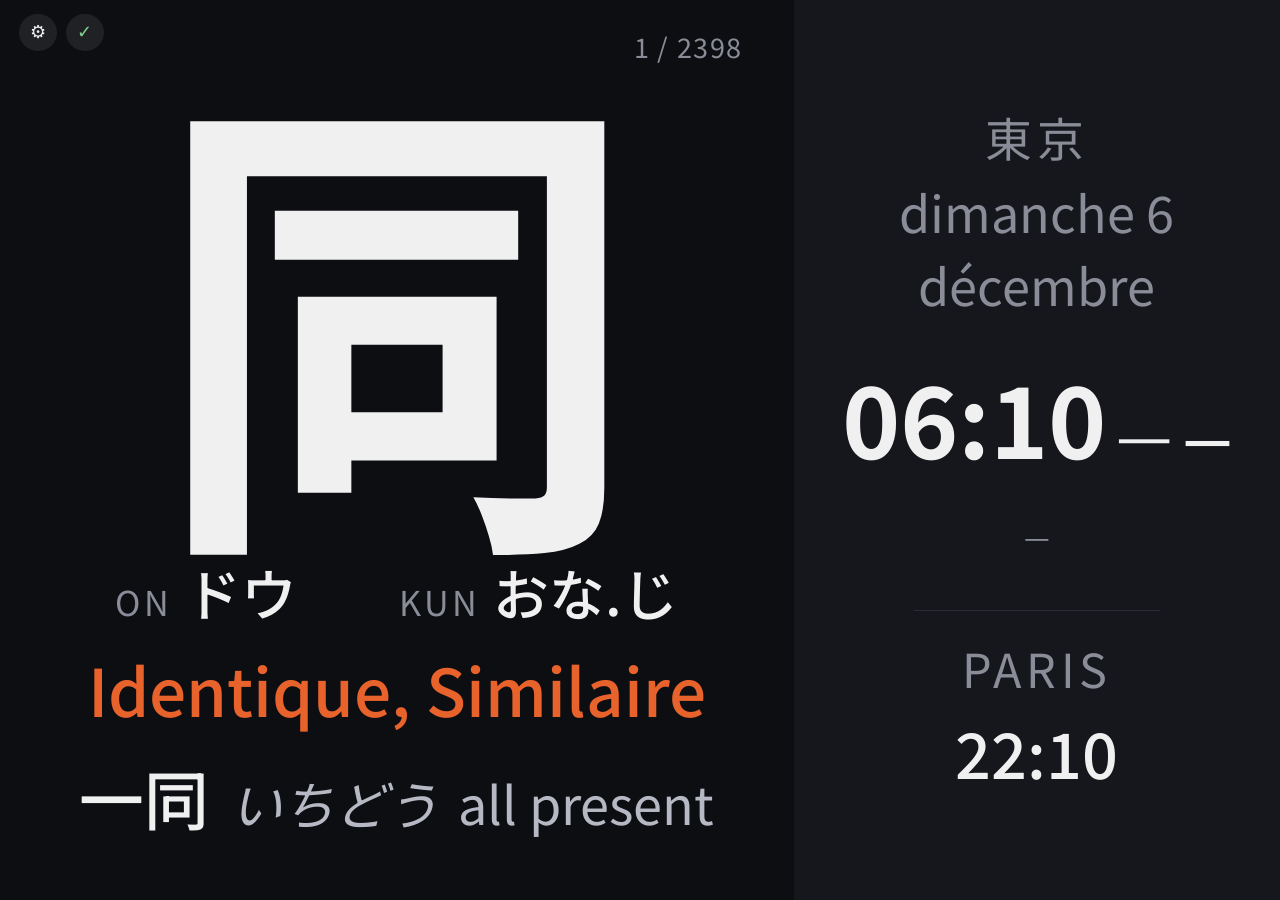
==== commit a0a3dc0d: "Add phone screen saver mode with configurable schedule and blacklist Adds a second Android entry poi" ====
--- a/android-app/app/src/main/assets/index.html
+++ b/android-app/app/src/main/assets/index.html
@@ -221,6 +221,278 @@
   font-weight: 500;
 }
 
+/* ---- Icon buttons (gear / mark-known) ---- */
+
+.icon-btn {
+  appearance: none;
+  border: none;
+  background: rgba(255, 255, 255, 0.08);
+  color: var(--text);
+  border-radius: 999px;
+  cursor: pointer;
+  display: flex;
+  align-items: center;
+  justify-content: center;
+  line-height: 1;
+}
+
+.gear-btn,
+.known-btn {
+  position: absolute;
+  top: 1.5vh;
+  width: 4.2vh;
+  height: 4.2vh;
+  font-size: 2vh;
+  z-index: 10;
+}
+
+.gear-btn {
+  left: 1.5vw;
+}
+
+.known-btn {
+  left: calc(1.5vw + 5.2vh);
+  color: #7fd38a;
+}
+
+/* ---- Settings overlay ---- */
+
+.settings-overlay {
+  position: fixed;
+  inset: 0;
+  background: rgba(0, 0, 0, 0.72);
+  z-index: 100;
+  display: flex;
+  align-items: center;
+  justify-content: center;
+}
+
+.settings-overlay[hidden] {
+  display: none;
+}
+
+.settings-panel {
+  background: var(--panel);
+  border-radius: 1.5vh;
+  width: min(80vw, 520px);
+  max-height: 82vh;
+  padding: 2.5vh 3vw;
+  display: flex;
+  flex-direction: column;
+  gap: 2vh;
+  overflow: hidden;
+}
+
+.settings-header {
+  display: flex;
+  align-items: center;
+  justify-content: space-between;
+  font-size: 2.4vh;
+  font-weight: 700;
+}
+
+.settings-header .icon-btn {
+  position: static;
+  width: 3.6vh;
+  height: 3.6vh;
+  font-size: 1.8vh;
+}
+
+.settings-row {
+  display: flex;
+  align-items: center;
+  justify-content: space-between;
+  gap: 2vw;
+  font-size: 1.8vh;
+}
+
+.settings-row input[type="number"] {
+  width: 6vh;
+  font-size: 1.8vh;
+  text-align: center;
+  background: rgba(255, 255, 255, 0.08);
+  border: none;
+  border-radius: 0.6vh;
+  color: var(--text);
+  padding: 0.6vh;
+}
+
+.settings-range {
+  display: flex;
+  align-items: center;
+  gap: 1vw;
+  color: var(--dim);
+}
+
+.settings-section-title {
+  font-size: 1.7vh;
+  color: var(--dim);
+  text-transform: uppercase;
+  letter-spacing: 0.05em;
+  border-top: 1px solid var(--divider);
+  padding-top: 1.5vh;
+}
+
+.known-list {
+  overflow-y: auto;
+  display: flex;
+  flex-direction: column;
+  gap: 0.8vh;
+}
+
+.known-list-empty {
+  color: var(--dim);
+  font-size: 1.6vh;
+  padding: 1vh 0;
+}
+
+.known-item {
+  display: flex;
+  align-items: center;
+  gap: 1.5vw;
+  background: rgba(255, 255, 255, 0.05);
+  border-radius: 0.8vh;
+  padding: 0.8vh 1.2vh;
+}
+
+.known-item .k {
+  font-size: 2.4vh;
+  width: 3vh;
+  text-align: center;
+}
+
+.known-item .m {
+  flex: 1;
+  font-size: 1.5vh;
+  color: var(--dim);
+  overflow: hidden;
+  text-overflow: ellipsis;
+  white-space: nowrap;
+}
+
+.known-item button {
+  width: 2.8vh;
+  height: 2.8vh;
+  font-size: 1.4vh;
+  flex-shrink: 0;
+}
+
+/* ================================================================
+   Portrait layout (phone) — kanji card on top, clock/weather below,
+   inspired by the elecrow e-paper project's portrait arrangement.
+   Landscape (Echo Show) rules above are unaffected; everything here
+   overrides them only when orientation is portrait. Sized off vw
+   (not vh) since width is the constrained dimension in portrait.
+   ================================================================ */
+
+@media (orientation: portrait) {
+
+  .app {
+    flex-direction: column;
+  }
+
+  .kanji-panel {
+    flex: 0 0 58%;
+    padding: 3vh 5vw;
+  }
+
+  .kanji-char {
+    font-size: 40vw;
+  }
+
+  .kanji-readings {
+    gap: 6vw;
+    margin-top: 1.5vh;
+  }
+
+  .reading-label {
+    font-size: 3.2vw;
+  }
+
+  .reading-value {
+    font-size: 5.2vw;
+  }
+
+  .kanji-meaning {
+    font-size: 6.5vw;
+    margin-top: 1.5vh;
+  }
+
+  .kanji-example {
+    margin-top: 2vh;
+    flex-wrap: wrap;
+    justify-content: center;
+    gap: 1.5vw 3vw;
+    font-size: 3.8vw;
+  }
+
+  .example-word {
+    font-size: 6vw;
+  }
+
+  .example-reading,
+  .example-meaning {
+    font-size: 4.6vw;
+  }
+
+  .kanji-progress {
+    font-size: 2.6vw;
+    top: 2vh;
+    right: 5vw;
+  }
+
+  .info-panel {
+    flex: 0 0 42%;
+    padding: 2vh 5vw;
+    gap: 1.5vh;
+  }
+
+  .clock-label {
+    font-size: 4vw;
+  }
+
+  .clock-time {
+    font-size: 15vw;
+  }
+
+  .clock-time.small {
+    font-size: 8vw;
+  }
+
+  .clock-date {
+    font-size: 4vw;
+  }
+
+  .weather-icon {
+    font-size: 8vw;
+  }
+
+  .weather-temp {
+    font-size: 7vw;
+  }
+
+  .weather-desc {
+    font-size: 3.2vw;
+  }
+
+  .weather-timeline {
+    gap: 3vw;
+    margin-top: 1vh;
+  }
+
+  .timeline-hour {
+    font-size: 2.8vw;
+  }
+
+  .timeline-icon {
+    font-size: 6vw;
+  }
+
+  .timeline-temp {
+    font-size: 3vw;
+  }
+}
+
 </style>
 <link rel="preconnect" href="https://fonts.googleapis.com">
 <link rel="preconnect" href="https://fonts.gstatic.com" crossorigin>
@@ -231,6 +503,8 @@
 <div class="app">
 
   <section class="kanji-panel">
+    <button class="icon-btn gear-btn" id="gearBtn" aria-label="Réglages">⚙</button>
+    <button class="icon-btn known-btn" id="knownBtn" aria-label="Marquer comme déjà connu">✓</button>
     <div class="kanji-progress" id="progress">0 / 2398</div>
     <div class="kanji-char" id="kanjiChar">—</div>
     <div class="kanji-readings">
@@ -273,29 +547,61 @@
 
   </section>
 
+  <div class="settings-overlay" id="settingsOverlay" hidden>
+    <div class="settings-panel">
+      <div class="settings-header">
+        <span>Réglages</span>
+        <button class="icon-btn" id="settingsCloseBtn" aria-label="Fermer">✕</button>
+      </div>
+
+      <div class="settings-row">
+        <label for="kanjiPerDayInput">Kanji par jour</label>
+        <input type="number" id="kanjiPerDayInput" min="1" max="50" step="1">
+      </div>
+
+      <div class="settings-row">
+        <label for="windowStartInput">Plage active (heure locale)</label>
+        <div class="settings-range">
+          <input type="number" id="windowStartInput" min="0" max="23" step="1">
+          <span>à</span>
+          <input type="number" id="windowEndInput" min="1" max="24" step="1">
+        </div>
+      </div>
+
+      <div class="settings-section-title">
+        Kanji déjà connus (<span id="knownCount">0</span>)
+      </div>
+      <div class="known-list" id="knownList"></div>
+    </div>
+  </div>
+
 </div>
 
 <script>
 const KANJI_DATA = [{"kanji": "同", "freq": 15, "jlpt_legacy": 3, "on_yomi": ["ドウ"], "kun_yomi": ["おな.じ"], "meaning_fr": ["identique", "similaire"], "meaning_en": ["same", "agree"], "example_word": "一同", "example_reading": "いちどう", "example_meaning": "all present"}, {"kanji": "政", "freq": 17, "jlpt_legacy": 2, "on_yomi": ["セイ", "ショウ"], "kun_yomi": ["まつりごと", "まん"], "meaning_fr": ["politique", "gouvernement"], "meaning_en": ["politics", "government"], "example_word": "軍政", "example_reading": "ぐんせい", "example_meaning": "military administration"}, {"kanji": "事", "freq": 18, "jlpt_legacy": 3, "on_yomi": ["ジ", "ズ"], "kun_yomi": ["こと", "つか.う", "つか.える"], "meaning_fr": ["fait", "chose"], "meaning_en": ["matter", "thing"], "example_word": "悪事", "example_reading": "あくじ", "example_meaning": "evil deed"}, {"kanji": "自", "freq": 19, "jlpt_legacy": 3, "on_yomi": ["ジ", "シ"], "kun_yomi": ["みずか.ら", "おの.ずから", "おの.ずと"], "meaning_fr": ["soi-même"], "meaning_en": ["oneself"], "example_word": "各自", "example_reading": "かくじ", "example_meaning": "each (person)"}, {"kanji": "議", "freq": 25, "jlpt_legacy": 2, "on_yomi": ["ギ"], "kun_yomi": [], "meaning_fr": ["délibération", "entretien"], "meaning_en": ["deliberation", "consultation"], "example_word": "異議", "example_reading": "いぎ", "example_meaning": "objection"}, {"kanji": "民", "freq": 28, "jlpt_legacy": 3, "on_yomi": ["ミン"], "kun_yomi": ["たみ"], "meaning_fr": ["peuple", "nation"], "meaning_en": ["people", "nation"], "example_word": "移民", "example_reading": "いみん", "example_meaning": "immigration"}, {"kanji": "連", "freq": 30, "jlpt_legacy": 2, "on_yomi": ["レン"], "kun_yomi": ["つら.なる", "つら.ねる", "つ.れる", "-づ.れ"], "meaning_fr": ["emmener", "se mettre en rang"], "meaning_en": ["take along", "lead"], "example_word": "一連", "example_reading": "いちれん", "example_meaning": "series"}, {"kanji": "発", "freq": 32, "jlpt_legacy": 3, "on_yomi": ["ハツ", "ホツ"], "kun_yomi": ["た.つ", "あば.く", "おこ.る", "つか.わす", "はな.つ"], "meaning_fr": ["départ", "décharge"], "meaning_en": ["departure", "discharge"], "example_word": "一発", "example_reading": "いっぱつ", "example_meaning": "one shot"}, {"kanji": "対", "freq": 34, "jlpt_legacy": 2, "on_yomi": ["タイ", "ツイ"], "kun_yomi": ["あいて", "こた.える", "そろ.い", "つれあ.い", "なら.ぶ", "むか.う"], "meaning_fr": ["vis-à-vis", "en face"], "meaning_en": ["vis-a-vis", "opposite"], "example_word": "応対", "example_reading": "おうたい", "example_meaning": "dealing with (people, customers, complaints, etc.)"}, {"kanji": "部", "freq": 36, "jlpt_legacy": 2, "on_yomi": ["ブ"], "kun_yomi": ["-べ"], "meaning_fr": ["partie", "bureau"], "meaning_en": ["section", "bureau"], "example_word": "一部", "example_reading": "いちぶ", "example_meaning": "one part"}, {"kanji": "者", "freq": 38, "jlpt_legacy": 3, "on_yomi": ["シャ"], "kun_yomi": ["もの"], "meaning_fr": ["personne", "quelqu'un"], "meaning_en": ["someone", "person"], "example_word": "悪者", "example_reading": "わるもの", "example_meaning": "bad guy"}, {"kanji": "党", "freq": 39, "jlpt_legacy": 2, "on_yomi": ["トウ"], "kun_yomi": ["なかま", "むら"], "meaning_fr": ["parti politique", "faction"], "meaning_en": ["party", "faction"], "example_word": "一党", "example_reading": "いっとう", "example_meaning": "one party"}, {"kanji": "地", "freq": 40, "jlpt_legacy": 3, "on_yomi": ["チ", "ジ"], "kun_yomi": [], "meaning_fr": ["sol", "terre"], "meaning_en": ["ground", "earth"], "example_word": "意地", "example_reading": "いじ", "example_meaning": "stubbornness"}, {"kanji": "合", "freq": 41, "jlpt_legacy": 3, "on_yomi": ["ゴウ", "ガッ", "カッ"], "kun_yomi": ["あ.う", "-あ.う", "あ.い", "あい-", "-あ.い", "-あい", "あ.わす", "あ.わせる", "-あ.わせる"], "meaning_fr": ["correspondre", "convenir"], "meaning_en": ["fit", "suit"], "example_word": "化合", "example_reading": "かごう", "example_meaning": "chemical combination"}, {"kanji": "市", "freq": 42, "jlpt_legacy": 3, "on_yomi": ["シ"], "kun_yomi": ["いち"], "meaning_fr": ["marché", "ville"], "meaning_en": ["market", "city"], "example_word": "市営", "example_reading": "しえい", "example_meaning": "(under) municipal management (transport, housing, etc.)"}, {"kanji": "業", "freq": 43, "jlpt_legacy": 3, "on_yomi": ["ギョウ", "ゴウ"], "kun_yomi": ["わざ"], "meaning_fr": ["activité", "vocation"], "meaning_en": ["business", "vocation"], "example_word": "偉業", "example_reading": "いぎょう", "example_meaning": "great achievement"}, {"kanji": "内", "freq": 44, "jlpt_legacy": 2, "on_yomi": ["ナイ", "ダイ"], "kun_yomi": ["うち"], "meaning_fr": ["intérieur", "dedans"], "meaning_en": ["inside", "within"], "example_word": "案内", "example_reading": "あんない", "example_meaning": "guidance"}, {"kanji": "相", "freq": 45, "jlpt_legacy": 2, "on_yomi": ["ソウ", "ショウ"], "kun_yomi": ["あい-"], "meaning_fr": ["inter-", "mutuel"], "meaning_en": ["inter-", "mutual"], "example_word": "外相", "example_reading": "がいしょう", "example_meaning": "Foreign Minister"}, {"kanji": "方", "freq": 46, "jlpt_legacy": 3, "on_yomi": ["ホウ"], "kun_yomi": ["かた", "-かた", "-がた"], "meaning_fr": ["direction", "personne"], "meaning_en": ["direction", "person"], "example_word": "一方", "example_reading": "いっぽう", "example_meaning": "one (esp. of two)"}, {"kanji": "定", "freq": 48, "jlpt_legacy": 2, "on_yomi": ["テイ", "ジョウ"], "kun_yomi": ["さだ.める", "さだ.まる", "さだ.か"], "meaning_fr": ["déterminé", "fixé"], "meaning_en": ["determine", "fix"], "example_word": "安定", "example_reading": "あんてい", "example_meaning": "stability"}, {"kanji": "回", "freq": 50, "jlpt_legacy": 3, "on_yomi": ["カイ", "エ"], "kun_yomi": ["まわ.る", "-まわ.る", "-まわ.り", "まわ.す", "-まわ.す", "まわ.し-", "-まわ.し", "もとお.る", "か.える"], "meaning_fr": ["tourner", "fois"], "meaning_en": ["-times", "round"], "example_word": "一回", "example_reading": "いっかい", "example_meaning": "once"}, {"kanji": "場", "freq": 52, "jlpt_legacy": 3, "on_yomi": ["ジョウ", "チョウ"], "kun_yomi": ["ば"], "meaning_fr": ["lieu", "place"], "meaning_en": ["location", "place"], "example_word": "夏場", "example_reading": "なつば", "example_meaning": "summertime"}, {"kanji": "員", "freq": 54, "jlpt_legacy": 3, "on_yomi": ["イン"], "kun_yomi": [], "meaning_fr": ["employé", "membre"], "meaning_en": ["employee", "member"], "example_word": "委員", "example_reading": "いいん", "example_meaning": "committee member"}, {"kanji": "選", "freq": 57, "jlpt_legacy": 2, "on_yomi": ["セン"], "kun_yomi": ["えら.ぶ", "え.る", "よ.る"], "meaning_fr": ["élection", "sélection"], "meaning_en": ["elect", "select"], "example_word": "改選", "example_reading": "かいせん", "example_meaning": "election (for a seat or position at the end of a term)"}, {"kanji": "開", "freq": 59, "jlpt_legacy": 3, "on_yomi": ["カイ"], "kun_yomi": ["ひら.く", "ひら.き", "-びら.き", "ひら.ける", "あ.く", "あ.ける"], "meaning_fr": ["ouvrir", "s'ouvrir"], "meaning_en": ["open", "unfold"], "example_word": "開く", "example_reading": "ひらく", "example_meaning": "to open"}, {"kanji": "米", "freq": 61, "jlpt_legacy": 2, "on_yomi": ["ベイ", "マイ", "メエトル"], "kun_yomi": ["こめ", "よね"], "meaning_fr": ["grain de riz", "Amérique"], "meaning_en": ["rice", "USA"], "example_word": "玄米", "example_reading": "げんまい", "example_meaning": "unpolished rice"}, {"kanji": "力", "freq": 62, "jlpt_legacy": 3, "on_yomi": ["リョク", "リキ", "リイ"], "kun_yomi": ["ちから"], "meaning_fr": ["force", "fort"], "meaning_en": ["power", "strength"], "example_word": "握力", "example_reading": "あくりょく", "example_meaning": "grip (of hand)"}, {"kanji": "問", "freq": 64, "jlpt_legacy": 3, "on_yomi": ["モン"], "kun_yomi": ["と.う", "と.い", "とん"], "meaning_fr": ["question", "demander"], "meaning_en": ["question", "ask"], "example_word": "学問", "example_reading": "がくもん", "example_meaning": "study"}, {"kanji": "代", "freq": 66, "jlpt_legacy": 3, "on_yomi": ["ダイ", "タイ"], "kun_yomi": ["か.わる", "かわ.る", "かわ.り", "か.わり", "-がわ.り", "-が.わり", "か.える", "よ", "しろ"], "meaning_fr": ["substituer", "changer"], "meaning_en": ["substitute", "change"], "example_word": "一代", "example_reading": "いちだい", "example_meaning": "generation"}, {"kanji": "明", "freq": 67, "jlpt_legacy": 3, "on_yomi": ["メイ", "ミョウ", "ミン"], "kun_yomi": ["あ.かり", "あか.るい", "あか.るむ", "あか.らむ", "あき.らか", "あ.ける", "-あ.け", "あ.く", "あ.くる", "あ.かす"], "meaning_fr": ["clair", "lumière"], "meaning_en": ["bright", "light"], "example_word": "明白", "example_reading": "めいはく", "example_meaning": "obvious"}, {"kanji": "実", "freq": 68, "jlpt_legacy": 2, "on_yomi": ["ジツ", "シツ"], "kun_yomi": ["み", "みの.る", "まこと", "みの", "みち.る"], "meaning_fr": ["réalité", "vérité"], "meaning_en": ["reality", "truth"], "example_word": "忠実", "example_reading": "ちゅうじつ", "example_meaning": "faithful"}, {"kanji": "関", "freq": 70, "jlpt_legacy": 2, "on_yomi": ["カン"], "kun_yomi": ["せき", "-ぜき", "かか.わる", "からくり", "かんぬき"], "meaning_fr": ["relation", "barrière"], "meaning_en": ["connection", "barrier"], "example_word": "関係", "example_reading": "かんけい", "example_meaning": "relation"}, {"kanji": "決", "freq": 71, "jlpt_legacy": 2, "on_yomi": ["ケツ"], "kun_yomi": ["き.める", "-ぎ.め", "き.まる", "さ.く"], "meaning_fr": ["décider", "fixer"], "meaning_en": ["decide", "fix"], "example_word": "可決", "example_reading": "かけつ", "example_meaning": "approval"}, {"kanji": "動", "freq": 73, "jlpt_legacy": 3, "on_yomi": ["ドウ"], "kun_yomi": ["うご.く", "うご.かす"], "meaning_fr": ["bouger", "mouvement"], "meaning_en": ["move", "motion"], "example_word": "異動", "example_reading": "いどう", "example_meaning": "(personnel) change"}, {"kanji": "京", "freq": 74, "jlpt_legacy": 3, "on_yomi": ["キョウ", "ケイ", "キン"], "kun_yomi": ["みやこ"], "meaning_fr": ["capitale", "10**16"], "meaning_en": ["capital", "10**16"], "example_word": "帰京", "example_reading": "ききょう", "example_meaning": "returning (home) to Tokyo"}, {"kanji": "全", "freq": 75, "jlpt_legacy": 2, "on_yomi": ["ゼン"], "kun_yomi": ["まった.く", "すべ.て"], "meaning_fr": ["totalité", "entier"], "meaning_en": ["whole", "entire"], "example_word": "安全", "example_reading": "あんぜん", "example_meaning": "safety"}, {"kanji": "表", "freq": 77, "jlpt_legacy": 2, "on_yomi": ["ヒョウ"], "kun_yomi": ["おもて", "-おもて", "あらわ.す", "あらわ.れる", "あら.わす"], "meaning_fr": ["surface (apparente)", "face"], "meaning_en": ["surface", "table"], "example_word": "意表", "example_reading": "いひょう", "example_meaning": "surprise"}, {"kanji": "戦", "freq": 78, "jlpt_legacy": 2, "on_yomi": ["セン"], "kun_yomi": ["いくさ", "たたか.う", "おのの.く", "そよ.ぐ", "わなな.く"], "meaning_fr": ["guerre", "bataille"], "meaning_en": ["war", "battle"], "example_word": "一戦", "example_reading": "いっせん", "example_meaning": "battle"}, {"kanji": "経", "freq": 79, "jlpt_legacy": 2, "on_yomi": ["ケイ", "キョウ", "キン"], "kun_yomi": ["へ.る", "た.つ", "たていと", "はか.る", "のり"], "meaning_fr": ["sûtra", "longitude"], "meaning_en": ["sutra", "longitude"], "example_word": "経つ", "example_reading": "たつ", "example_meaning": "to pass (of time)"}, {"kanji": "通", "freq": 80, "jlpt_legacy": 3, "on_yomi": ["ツウ", "ツ"], "kun_yomi": ["とお.る", "とお.り", "-とお.り", "-どお.り", "とお.す", "とお.し", "-どお.し", "かよ.う"], "meaning_fr": ["circulation", "passer par"], "meaning_en": ["traffic", "pass through"], "example_word": "一通", "example_reading": "いっつう", "example_meaning": "one copy (of a document)"}, {"kanji": "最", "freq": 82, "jlpt_legacy": 2, "on_yomi": ["サイ", "シュ"], "kun_yomi": ["もっと.も", "つま"], "meaning_fr": ["le plus", "ultra-"], "meaning_en": ["utmost", "most"], "example_word": "最も", "example_reading": "もっとも", "example_meaning": "most"}, {"kanji": "氏", "freq": 84, "jlpt_legacy": 1, "on_yomi": ["シ"], "kun_yomi": ["うじ", "-うじ"], "meaning_fr": ["nom de famille", "nom"], "meaning_en": ["family name", "surname"], "example_word": "氏名", "example_reading": "しめい", "example_meaning": "(full) name"}, {"kanji": "現", "freq": 85, "jlpt_legacy": 2, "on_yomi": ["ゲン"], "kun_yomi": ["あらわ.れる", "あらわ.す", "うつつ", "うつ.つ"], "meaning_fr": ["le présent", "existant"], "meaning_en": ["present", "existing"], "example_word": "現に", "example_reading": "げんに", "example_meaning": "actually"}, {"kanji": "理", "freq": 86, "jlpt_legacy": 3, "on_yomi": ["リ"], "kun_yomi": ["ことわり"], "meaning_fr": ["logique", "principe"], "meaning_en": ["logic", "arrangement"], "example_word": "監理", "example_reading": "かんり", "example_meaning": "superintendence"}, {"kanji": "調", "freq": 87, "jlpt_legacy": 2, "on_yomi": ["チョウ"], "kun_yomi": ["しら.べる", "しら.べ", "ととの.う", "ととの.える"], "meaning_fr": ["enquête", "mélodie"], "meaning_en": ["tune", "tone"], "example_word": "快調", "example_reading": "かいちょう", "example_meaning": "good (condition)"}, {"kanji": "体", "freq": 88, "jlpt_legacy": 3, "on_yomi": ["タイ", "テイ"], "kun_yomi": ["からだ", "かたち"], "meaning_fr": ["corps", "substance"], "meaning_en": ["body", "substance"], "example_word": "遺体", "example_reading": "いたい", "example_meaning": "(dead) body"}, {"kanji": "化", "freq": 89, "jlpt_legacy": 2, "on_yomi": ["カ", "ケ"], "kun_yomi": ["ば.ける", "ば.かす", "ふ.ける", "け.する"], "meaning_fr": ["transformation", "prendre la forme de"], "meaning_en": ["change", "take the form of"], "example_word": "悪化", "example_reading": "あっか", "example_meaning": "deterioration"}, {"kanji": "田", "freq": 90, "jlpt_legacy": 3, "on_yomi": ["デン"], "kun_yomi": ["た"], "meaning_fr": ["rizière"], "meaning_en": ["rice field", "rice paddy"], "example_word": "塩田", "example_reading": "えんでん", "example_meaning": "saltpan"}, {"kanji": "当", "freq": 91, "jlpt_legacy": 2, "on_yomi": ["トウ"], "kun_yomi": ["あ.たる", "あ.たり", "あ.てる", "あ.て", "まさ.に", "まさ.にべし"], "meaning_fr": ["frapper", "juste"], "meaning_en": ["hit", "right"], "example_word": "過当", "example_reading": "かとう", "example_meaning": "excessive"}, {"kanji": "約", "freq": 94, "jlpt_legacy": 2, "on_yomi": ["ヤク"], "kun_yomi": ["つづ.まる", "つづ.める", "つづま.やか"], "meaning_fr": ["environ", "promettre"], "meaning_en": ["promise", "approximately"], "example_word": "解約", "example_reading": "かいやく", "example_meaning": "cancellation of a contract"}, {"kanji": "主", "freq": 95, "jlpt_legacy": 3, "on_yomi": ["シュ", "ス", "シュウ"], "kun_yomi": ["ぬし", "おも", "あるじ"], "meaning_fr": ["maître", "seigneur"], "meaning_en": ["lord", "chief"], "example_word": "家主", "example_reading": "やぬし", "example_meaning": "landlord"}, {"kanji": "題", "freq": 96, "jlpt_legacy": 3, "on_yomi": ["ダイ"], "kun_yomi": [], "meaning_fr": ["sujet"], "meaning_en": ["topic", "subject"], "example_word": "課題", "example_reading": "かだい", "example_meaning": "subject"}, {"kanji": "首", "freq": 98, "jlpt_legacy": 3, "on_yomi": ["シュ"], "kun_yomi": ["くび"], "meaning_fr": ["cou", "compteur de chansons ou poèmes"], "meaning_en": ["neck", "counter for songs and poems"], "example_word": "一首", "example_reading": "いっしゅ", "example_meaning": "one tanka"}, {"kanji": "意", "freq": 99, "jlpt_legacy": 3, "on_yomi": ["イ"], "kun_yomi": [], "meaning_fr": ["idée", "esprit"], "meaning_en": ["idea", "mind"], "example_word": "悪意", "example_reading": "あくい", "example_meaning": "ill will"}, {"kanji": "法", "freq": 100, "jlpt_legacy": 2, "on_yomi": ["ホウ", "ハッ", "ホッ", "フラン"], "kun_yomi": ["のり"], "meaning_fr": ["méthode", "loi"], "meaning_en": ["method", "law"], "example_word": "違法", "example_reading": "いほう", "example_meaning": "illegal"}, {"kanji": "不", "freq": 101, "jlpt_legacy": 3, "on_yomi": ["フ", "ブ"], "kun_yomi": [], "meaning_fr": ["négation", "non"], "meaning_en": ["negative", "non-"], "example_word": "不安", "example_reading": "ふあん", "example_meaning": "anxiety"}, {"kanji": "作", "freq": 103, "jlpt_legacy": 3, "on_yomi": ["サク", "サ"], "kun_yomi": ["つく.る", "つく.り", "-づく.り"], "meaning_fr": ["fabriquer", "produire"], "meaning_en": ["make", "production"], "example_word": "遺作", "example_reading": "いさく", "example_meaning": "posthumous works"}, {"kanji": "性", "freq": 104, "jlpt_legacy": 2, "on_yomi": ["セイ", "ショウ"], "kun_yomi": ["さが"], "meaning_fr": ["sexe", "genre"], "meaning_en": ["sex", "gender"], "example_word": "悪性", "example_reading": "あくせい", "example_meaning": "malignant (cancer)"}, {"kanji": "的", "freq": 105, "jlpt_legacy": 2, "on_yomi": ["テキ"], "kun_yomi": ["まと"], "meaning_fr": ["cible", "but"], "meaning_en": ["bull's eye", "mark"], "example_word": "劇的", "example_reading": "げきてき", "example_meaning": "dramatic"}, {"kanji": "要", "freq": 106, "jlpt_legacy": 2, "on_yomi": ["ヨウ"], "kun_yomi": ["い.る", "かなめ"], "meaning_fr": ["besoin", "point principal"], "meaning_en": ["need", "main point"], "example_word": "概要", "example_reading": "がいよう", "example_meaning": "outline"}, {"kanji": "用", "freq": 107, "jlpt_legacy": 3, "on_yomi": ["ヨウ"], "kun_yomi": ["もち.いる"], "meaning_fr": ["se servir de", "affaires"], "meaning_en": ["utilize", "business"], "example_word": "愛用", "example_reading": "あいよう", "example_meaning": "favorite"}, {"kanji": "制", "freq": 108, "jlpt_legacy": 2, "on_yomi": ["セイ"], "kun_yomi": [], "meaning_fr": ["système", "règle"], "meaning_en": ["system", "law"], "example_word": "管制", "example_reading": "かんせい", "example_meaning": "control (by the state)"}, {"kanji": "治", "freq": 109, "jlpt_legacy": 2, "on_yomi": ["ジ", "チ"], "kun_yomi": ["おさ.める", "おさ.まる", "なお.る", "なお.す"], "meaning_fr": ["règne", "être en paix"], "meaning_en": ["reign", "be at peace"], "example_word": "治安", "example_reading": "ちあん", "example_meaning": "public order"}, {"kanji": "度", "freq": 110, "jlpt_legacy": 3, "on_yomi": ["ド", "ト", "タク"], "kun_yomi": ["たび", "-た.い"], "meaning_fr": ["degré", "occurrence"], "meaning_en": ["degrees", "occurrence"], "example_word": "緯度", "example_reading": "いど", "example_meaning": "latitude"}, {"kanji": "務", "freq": 111, "jlpt_legacy": 2, "on_yomi": ["ム"], "kun_yomi": ["つと.める"], "meaning_fr": ["tâche", "devoir"], "meaning_en": ["task", "duties"], "example_word": "外務", "example_reading": "がいむ", "example_meaning": "foreign affairs"}, {"kanji": "強", "freq": 112, "jlpt_legacy": 3, "on_yomi": ["キョウ", "ゴウ"], "kun_yomi": ["つよ.い", "つよ.まる", "つよ.める", "し.いる", "こわ.い"], "meaning_fr": ["fort"], "meaning_en": ["strong"], "example_word": "強い", "example_reading": "つよい", "example_meaning": "strong"}, {"kanji": "成", "freq": 116, "jlpt_legacy": 2, "on_yomi": ["セイ", "ジョウ"], "kun_yomi": ["な.る", "な.す", "-な.す"], "meaning_fr": ["se changer en", "devenir"], "meaning_en": ["turn into", "become"], "example_word": "化成", "example_reading": "かせい", "example_meaning": "change"}, {"kanji": "期", "freq": 117, "jlpt_legacy": 2, "on_yomi": ["キ", "ゴ"], "kun_yomi": [], "meaning_fr": ["période", "temps"], "meaning_en": ["period", "time"], "example_word": "一期", "example_reading": "いちご", "example_meaning": "one's whole life"}, {"kanji": "公", "freq": 118, "jlpt_legacy": 2, "on_yomi": ["コウ", "ク"], "kun_yomi": ["おおやけ"], "meaning_fr": ["public", "prince"], "meaning_en": ["public", "prince"], "example_word": "公安", "example_reading": "こうあん", "example_meaning": "public peace"}, {"kanji": "持", "freq": 119, "jlpt_legacy": 3, "on_yomi": ["ジ"], "kun_yomi": ["も.つ", "-も.ち", "も.てる"], "meaning_fr": ["avoir", "tenir"], "meaning_en": ["hold", "have"], "example_word": "維持", "example_reading": "いじ", "example_meaning": "maintenance"}, {"kanji": "野", "freq": 120, "jlpt_legacy": 3, "on_yomi": ["ヤ", "ショ"], "kun_yomi": ["の", "の-"], "meaning_fr": ["sauvage", "champ"], "meaning_en": ["plains", "field"], "example_word": "下野", "example_reading": "げや", "example_meaning": "resigning from (public) office"}, {"kanji": "協", "freq": 121, "jlpt_legacy": 2, "on_yomi": ["キョウ"], "kun_yomi": [], "meaning_fr": ["coopération", "co-"], "meaning_en": ["co-", "cooperation"], "example_word": "協会", "example_reading": "きょうかい", "example_meaning": "association"}, {"kanji": "取", "freq": 122, "jlpt_legacy": 2, "on_yomi": ["シュ"], "kun_yomi": ["と.る", "と.り", "と.り-", "とり", "-ど.り"], "meaning_fr": ["prendre", "aller chercher"], "meaning_en": ["take", "fetch"], "example_word": "採取", "example_reading": "さいしゅ", "example_meaning": "picking"}, {"kanji": "都", "freq": 123, "jlpt_legacy": 3, "on_yomi": ["ト", "ツ"], "kun_yomi": ["みやこ"], "meaning_fr": ["métropole", "capitale"], "meaning_en": ["metropolis", "capital"], "example_word": "古都", "example_reading": "こと", "example_meaning": "ancient city"}, {"kanji": "和", "freq": 124, "jlpt_legacy": 2, "on_yomi": ["ワ", "オ", "カ"], "kun_yomi": ["やわ.らぐ", "やわ.らげる", "なご.む", "なご.やか", "あ.える"], "meaning_fr": ["harmonie", "style japonais"], "meaning_en": ["harmony", "Japanese style"], "example_word": "英和", "example_reading": "えいわ", "example_meaning": "English-Japanese"}, {"kanji": "統", "freq": 125, "jlpt_legacy": 1, "on_yomi": ["トウ"], "kun_yomi": ["す.べる"], "meaning_fr": ["général", "relation"], "meaning_en": ["overall", "relationship"], "example_word": "系統", "example_reading": "けいとう", "example_meaning": "system"}, {"kanji": "以", "freq": 126, "jlpt_legacy": 3, "on_yomi": ["イ"], "kun_yomi": ["もっ.て"], "meaning_fr": ["au moyen de", "parce que"], "meaning_en": ["by means of", "because"], "example_word": "以て", "example_reading": "もって", "example_meaning": "with"}, {"kanji": "機", "freq": 127, "jlpt_legacy": 2, "on_yomi": ["キ"], "kun_yomi": ["はた"], "meaning_fr": ["métier à tisser", "mécanique"], "meaning_en": ["loom", "mechanism"], "example_word": "危機", "example_reading": "きき", "example_meaning": "crisis"}, {"kanji": "平", "freq": 128, "jlpt_legacy": 2, "on_yomi": ["ヘイ", "ビョウ", "ヒョウ"], "kun_yomi": ["たい.ら", "たい.らげる", "ひら"], "meaning_fr": ["plan(e)", "plat"], "meaning_en": ["even", "flat"], "example_word": "公平", "example_reading": "こうへい", "example_meaning": "fairness"}, {"kanji": "総", "freq": 129, "jlpt_legacy": 2, "on_yomi": ["ソウ"], "kun_yomi": ["す.べて", "すべ.て", "ふさ"], "meaning_fr": ["général", "entier"], "meaning_en": ["general", "whole"], "example_word": "総意", "example_reading": "そうい", "example_meaning": "consensus"}, {"kanji": "加", "freq": 130, "jlpt_legacy": 2, "on_yomi": ["カ"], "kun_yomi": ["くわ.える", "くわ.わる"], "meaning_fr": ["ajouter", "addition"], "meaning_en": ["add", "addition"], "example_word": "加圧", "example_reading": "かあつ", "example_meaning": "pressurization"}, {"kanji": "思", "freq": 132, "jlpt_legacy": 3, "on_yomi": ["シ"], "kun_yomi": ["おも.う", "おもえら.く", "おぼ.す"], "meaning_fr": ["penser"], "meaning_en": ["think"], "example_word": "意思", "example_reading": "いし", "example_meaning": "intention"}, {"kanji": "家", "freq": 133, "jlpt_legacy": 3, "on_yomi": ["カ", "ケ"], "kun_yomi": ["いえ", "や", "うち"], "meaning_fr": ["maison"], "meaning_en": ["house", "home"], "example_word": "家屋", "example_reading": "かおく", "example_meaning": "house"}, {"kanji": "世", "freq": 135, "jlpt_legacy": 3, "on_yomi": ["セイ", "セ", "ソウ"], "kun_yomi": ["よ"], "meaning_fr": ["génération", "monde"], "meaning_en": ["generation", "world"], "example_word": "近世", "example_reading": "きんせい", "example_meaning": "recent past"}, {"kanji": "受", "freq": 136, "jlpt_legacy": 2, "on_yomi": ["ジュ"], "kun_yomi": ["う.ける", "-う.け", "う.かる"], "meaning_fr": ["subir", "recevoir"], "meaning_en": ["accept", "undergo"], "example_word": "享受", "example_reading": "きょうじゅ", "example_meaning": "enjoyment (of freedom, beauty, etc.)"}, {"kanji": "区", "freq": 137, "jlpt_legacy": 3, "on_yomi": ["ク", "オウ", "コウ"], "kun_yomi": [], "meaning_fr": ["circonscription", "arrondissement"], "meaning_en": ["ward", "district"], "example_word": "学区", "example_reading": "がっく", "example_meaning": "school district"}, {"kanji": "領", "freq": 138, "jlpt_legacy": 2, "on_yomi": ["リョウ"], "kun_yomi": ["えり"], "meaning_fr": ["domaine", "juridiction"], "meaning_en": ["jurisdiction", "dominion"], "example_word": "横領", "example_reading": "おうりょう", "example_meaning": "embezzlement"}, {"kanji": "県", "freq": 140, "jlpt_legacy": 3, "on_yomi": ["ケン"], "kun_yomi": ["か.ける"], "meaning_fr": ["préfecture", "département"], "meaning_en": ["prefecture"], "example_word": "県営", "example_reading": "けんえい", "example_meaning": "(under) prefectural management"}, {"kanji": "続", "freq": 141, "jlpt_legacy": 2, "on_yomi": ["ゾク", "ショク", "コウ", "キョウ"], "kun_yomi": ["つづ.く", "つづ.ける", "つぐ.ない"], "meaning_fr": ["continuer", "série"], "meaning_en": ["continue", "series"], "example_word": "永続", "example_reading": "えいぞく", "example_meaning": "permanence"}, {"kanji": "進", "freq": 142, "jlpt_legacy": 3, "on_yomi": ["シン"], "kun_yomi": ["すす.む", "すす.める"], "meaning_fr": ["progresser", "avancer"], "meaning_en": ["advance", "proceed"], "example_word": "急進", "example_reading": "きゅうしん", "example_meaning": "rapid progress"}, {"kanji": "正", "freq": 143, "jlpt_legacy": 3, "on_yomi": ["セイ", "ショウ"], "kun_yomi": ["ただ.しい", "ただ.す", "まさ", "まさ.に"], "meaning_fr": ["correct", "positif"], "meaning_en": ["correct", "justice"], "example_word": "改正", "example_reading": "かいせい", "example_meaning": "revision"}, {"kanji": "設", "freq": 145, "jlpt_legacy": 2, "on_yomi": ["セツ"], "kun_yomi": ["もう.ける"], "meaning_fr": ["créer", "fonder"], "meaning_en": ["establishment", "provision"], "example_word": "開設", "example_reading": "かいせつ", "example_meaning": "establishment"}, {"kanji": "保", "freq": 146, "jlpt_legacy": 2, "on_yomi": ["ホ", "ホウ"], "kun_yomi": ["たも.つ"], "meaning_fr": ["protéger", "garantir"], "meaning_en": ["protect", "guarantee"], "example_word": "安保", "example_reading": "あんぽ", "example_meaning": "security (e.g. national security)"}, {"kanji": "改", "freq": 147, "jlpt_legacy": 2, "on_yomi": ["カイ"], "kun_yomi": ["あらた.める", "あらた.まる"], "meaning_fr": ["réforme", "changer"], "meaning_en": ["reformation", "change"], "example_word": "改革", "example_reading": "かいかく", "example_meaning": "reform"}, {"kanji": "数", "freq": 148, "jlpt_legacy": 2, "on_yomi": ["スウ", "ス", "サク", "ソク", "シュ"], "kun_yomi": ["かず", "かぞ.える", "しばしば", "せ.める", "わずらわ.しい"], "meaning_fr": ["nombre", "compter"], "meaning_en": ["number", "strength"], "example_word": "員数", "example_reading": "いんずう", "example_meaning": "(total) number (of people or things)"}, {"kanji": "記", "freq": 149, "jlpt_legacy": 2, "on_yomi": ["キ"], "kun_yomi": ["しる.す"], "meaning_fr": ["inscrire", "compte-rendu"], "meaning_en": ["scribe", "account"], "example_word": "記す", "example_reading": "しるす", "example_meaning": "to write down"}, {"kanji": "院", "freq": 150, "jlpt_legacy": 3, "on_yomi": ["イン"], "kun_yomi": [], "meaning_fr": ["temple", "institution"], "meaning_en": ["Inst.", "institution"], "example_word": "医院", "example_reading": "いいん", "example_meaning": "doctor's office"}, {"kanji": "初", "freq": 152, "jlpt_legacy": 2, "on_yomi": ["ショ"], "kun_yomi": ["はじ.め", "はじ.めて", "はつ", "はつ-", "うい-", "-そ.める", "-ぞ.め"], "meaning_fr": ["première fois", "commencement"], "meaning_en": ["first time", "beginning"], "example_word": "最初", "example_reading": "さいしょ", "example_meaning": "beginning"}, {"kanji": "指", "freq": 155, "jlpt_legacy": 2, "on_yomi": ["シ"], "kun_yomi": ["ゆび", "さ.す", "-さ.し"], "meaning_fr": ["doigt", "désigner"], "meaning_en": ["finger", "point to"], "example_word": "屈指", "example_reading": "くっし", "example_meaning": "leading"}, {"kanji": "権", "freq": 156, "jlpt_legacy": 2, "on_yomi": ["ケン", "ゴン"], "kun_yomi": ["おもり", "かり", "はか.る"], "meaning_fr": ["pouvoir", "autorité"], "meaning_en": ["authority", "power"], "example_word": "棄権", "example_reading": "きけん", "example_meaning": "abstention (from voting)"}, {"kanji": "心", "freq": 157, "jlpt_legacy": 3, "on_yomi": ["シン"], "kun_yomi": ["こころ", "-ごころ"], "meaning_fr": ["coeur", "esprit"], "meaning_en": ["heart", "mind"], "example_word": "安心", "example_reading": "あんしん", "example_meaning": "peace of mind"}, {"kanji": "界", "freq": 158, "jlpt_legacy": 3, "on_yomi": ["カイ"], "kun_yomi": [], "meaning_fr": ["monde"], "meaning_en": ["world", "boundary"], "example_word": "学界", "example_reading": "がっかい", "example_meaning": "academic world"}, {"kanji": "支", "freq": 159, "jlpt_legacy": 2, "on_yomi": ["シ"], "kun_yomi": ["ささ.える", "つか.える", "か.う"], "meaning_fr": ["soutien", "support"], "meaning_en": ["branch", "support"], "example_word": "支援", "example_reading": "しえん", "example_meaning": "support"}, {"kanji": "第", "freq": 160, "jlpt_legacy": 2, "on_yomi": ["ダイ", "テイ"], "kun_yomi": [], "meaning_fr": ["numéro", "résidence"], "meaning_en": ["No.", "residence"], "example_word": "次第", "example_reading": "しだい", "example_meaning": "depending on"}, {"kanji": "産", "freq": 161, "jlpt_legacy": 3, "on_yomi": ["サン"], "kun_yomi": ["う.む", "う.まれる", "うぶ-", "む.す"], "meaning_fr": ["production", "porter (fruits)"], "meaning_en": ["products", "bear"], "example_word": "お産", "example_reading": "おさん", "example_meaning": "(giving) birth"}, {"kanji": "結", "freq": 162, "jlpt_legacy": 2, "on_yomi": ["ケツ", "ケチ"], "kun_yomi": ["むす.ぶ", "ゆ.う", "ゆ.わえる"], "meaning_fr": ["nouer", "lier"], "meaning_en": ["tie", "bind"], "example_word": "完結", "example_reading": "かんけつ", "example_meaning": "conclusion"}, {"kanji": "派", "freq": 164, "jlpt_legacy": 1, "on_yomi": ["ハ"], "kun_yomi": [], "meaning_fr": ["faction", "groupe"], "meaning_en": ["faction", "group"], "example_word": "一派", "example_reading": "いっぱ", "example_meaning": "one school"}, {"kanji": "点", "freq": 165, "jlpt_legacy": 2, "on_yomi": ["テン"], "kun_yomi": ["つ.ける", "つ.く", "た.てる", "さ.す", "とぼ.す", "とも.す", "ぼち"], "meaning_fr": ["point", "note"], "meaning_en": ["spot", "point"], "example_word": "一点", "example_reading": "いってん", "example_meaning": "point"}, {"kanji": "教", "freq": 166, "jlpt_legacy": 3, "on_yomi": ["キョウ"], "kun_yomi": ["おし.える", "おそ.わる"], "meaning_fr": ["enseigner", "foi"], "meaning_en": ["teach", "faith"], "example_word": "教え", "example_reading": "おしえ", "example_meaning": "teaching"}, {"kanji": "報", "freq": 167, "jlpt_legacy": 2, "on_yomi": ["ホウ"], "kun_yomi": ["むく.いる"], "meaning_fr": ["rapport", "information"], "meaning_en": ["report", "news"], "example_word": "会報", "example_reading": "かいほう", "example_meaning": "bulletin (issued by a society)"}, {"kanji": "済", "freq": 168, "jlpt_legacy": 2, "on_yomi": ["サイ", "セイ"], "kun_yomi": ["す.む", "-ず.み", "-ずみ", "す.まない", "す.ます", "-す.ます", "すく.う", "な.す", "わたし", "わた.る"], "meaning_fr": ["achever", "finir"], "meaning_en": ["settle (debt, etc.)", "relieve (burden)"], "example_word": "救済", "example_reading": "きゅうさい", "example_meaning": "relief"}, {"kanji": "府", "freq": 170, "jlpt_legacy": 2, "on_yomi": ["フ"], "kun_yomi": [], "meaning_fr": ["préfecture urbaine", "arrondissement"], "meaning_en": ["borough", "urban prefecture"], "example_word": "政府", "example_reading": "せいふ", "example_meaning": "government"}, {"kanji": "活", "freq": 171, "jlpt_legacy": 2, "on_yomi": ["カツ"], "kun_yomi": ["い.きる", "い.かす", "い.ける"], "meaning_fr": ["vivant", "animé"], "meaning_en": ["lively", "resuscitation"], "example_word": "活気", "example_reading": "かっき", "example_meaning": "energy"}, {"kanji": "原", "freq": 172, "jlpt_legacy": 2, "on_yomi": ["ゲン"], "kun_yomi": ["はら"], "meaning_fr": ["pré", "prairie"], "meaning_en": ["meadow", "original"], "example_word": "原案", "example_reading": "げんあん", "example_meaning": "original plan"}, {"kanji": "共", "freq": 174, "jlpt_legacy": 2, "on_yomi": ["キョウ"], "kun_yomi": ["とも", "とも.に", "-ども"], "meaning_fr": ["ensemble", "les deux"], "meaning_en": ["together", "both"], "example_word": "共に", "example_reading": "ともに", "example_meaning": "together"}, {"kanji": "得", "freq": 175, "jlpt_legacy": 2, "on_yomi": ["トク"], "kun_yomi": ["え.る", "う.る"], "meaning_fr": ["obtenir", "gain"], "meaning_en": ["gain", "get"], "example_word": "獲得", "example_reading": "かくとく", "example_meaning": "acquisition"}, {"kanji": "解", "freq": 176, "jlpt_legacy": 2, "on_yomi": ["カイ", "ゲ"], "kun_yomi": ["と.く", "と.かす", "と.ける", "ほど.く", "ほぐ.す", "わか.る", "さと.る"], "meaning_fr": ["délier", "notes"], "meaning_en": ["unravel", "notes"], "example_word": "解く", "example_reading": "とく", "example_meaning": "to untie"}, {"kanji": "交", "freq": 178, "jlpt_legacy": 2, "on_yomi": ["コウ"], "kun_yomi": ["まじ.わる", "まじ.える", "ま.じる", "まじ.る", "ま.ざる", "ま.ぜる", "-か.う", "か.わす", "かわ.す", "こもごも"], "meaning_fr": ["mélanger", "échanges"], "meaning_en": ["mingle", "mixing"], "example_word": "外交", "example_reading": "がいこう", "example_meaning": "diplomacy"}, {"kanji": "資", "freq": 179, "jlpt_legacy": 2, "on_yomi": ["シ"], "kun_yomi": [], "meaning_fr": ["capital (argent)", "fonds"], "meaning_en": ["assets", "resources"], "example_word": "外資", "example_reading": "がいし", "example_meaning": "foreign capital (e.g. in a company)"}, {"kanji": "予", "freq": 180, "jlpt_legacy": 2, "on_yomi": ["ヨ", "シャ"], "kun_yomi": ["あらかじ.め"], "meaning_fr": ["auparavant", "à l'avance"], "meaning_en": ["beforehand", "previous"], "example_word": "猶予", "example_reading": "ゆうよ", "example_meaning": "postponement"}, {"kanji": "向", "freq": 182, "jlpt_legacy": 2, "on_yomi": ["コウ"], "kun_yomi": ["む.く", "む.い", "-む.き", "む.ける", "-む.け", "む.かう", "む.かい", "む.こう", "む.こう-", "むこ", "むか.い"], "meaning_fr": ["se diriger vers", "direction"], "meaning_en": ["yonder", "facing"], "example_word": "一向", "example_reading": "いっこう", "example_meaning": "completely"}, {"kanji": "際", "freq": 183, "jlpt_legacy": 2, "on_yomi": ["サイ"], "kun_yomi": ["きわ", "-ぎわ"], "meaning_fr": ["occasion", "côté"], "meaning_en": ["occasion", "side"], "example_word": "間際", "example_reading": "まぎわ", "example_meaning": "the point just before ..."}, {"kanji": "査", "freq": 184, "jlpt_legacy": 2, "on_yomi": ["サ"], "kun_yomi": [], "meaning_fr": ["investigation"], "meaning_en": ["investigate"], "example_word": "検査", "example_reading": "けんさ", "example_meaning": "inspection (e.g. customs, factory)"}, {"kanji": "勝", "freq": 185, "jlpt_legacy": 2, "on_yomi": ["ショウ"], "kun_yomi": ["か.つ", "-が.ち", "まさ.る", "すぐ.れる", "かつ"], "meaning_fr": ["victoire", "gagner"], "meaning_en": ["victory", "win"], "example_word": "圧勝", "example_reading": "あっしょう", "example_meaning": "overwhelming victory"}, {"kanji": "面", "freq": 186, "jlpt_legacy": 2, "on_yomi": ["メン", "ベン"], "kun_yomi": ["おも", "おもて", "つら"], "meaning_fr": ["masque", "face"], "meaning_en": ["mask", "face"], "example_word": "一面", "example_reading": "いちめん", "example_meaning": "one face"}, {"kanji": "委", "freq": 187, "jlpt_legacy": 2, "on_yomi": ["イ"], "kun_yomi": ["ゆだ.ねる"], "meaning_fr": ["comité", "confier à"], "meaning_en": ["committee", "entrust to"], "example_word": "委員", "example_reading": "いいん", "example_meaning": "committee member"}, {"kanji": "告", "freq": 188, "jlpt_legacy": 2, "on_yomi": ["コク"], "kun_yomi": ["つ.げる"], "meaning_fr": ["révélation", "dire"], "meaning_en": ["revelation", "tell"], "example_word": "戒告", "example_reading": "かいこく", "example_meaning": "admonition"}, {"kanji": "軍", "freq": 189, "jlpt_legacy": 2, "on_yomi": ["グン"], "kun_yomi": ["いくさ"], "meaning_fr": ["armée", "forces"], "meaning_en": ["army", "force"], "example_word": "一軍", "example_reading": "いちぐん", "example_meaning": "an army"}, {"kanji": "文", "freq": 190, "jlpt_legacy": 3, "on_yomi": ["ブン", "モン"], "kun_yomi": ["ふみ", "あや"], "meaning_fr": ["phrase", "littérature"], "meaning_en": ["sentence", "literature"], "example_word": "一文", "example_reading": "いちもん", "example_meaning": "tiny amount of money"}, {"kanji": "反", "freq": 191, "jlpt_legacy": 2, "on_yomi": ["ハン", "ホン", "タン", "ホ"], "kun_yomi": ["そ.る", "そ.らす", "かえ.す", "かえ.る", "-かえ.る"], "meaning_fr": ["anti-"], "meaning_en": ["anti-"], "example_word": "違反", "example_reading": "いはん", "example_meaning": "violation"}, {"kanji": "元", "freq": 192, "jlpt_legacy": 3, "on_yomi": ["ゲン", "ガン"], "kun_yomi": ["もと"], "meaning_fr": ["commencement", "origine"], "meaning_en": ["beginning", "former time"], "example_word": "一元", "example_reading": "いちげん", "example_meaning": "single element"}, {"kanji": "重", "freq": 193, "jlpt_legacy": 3, "on_yomi": ["ジュウ", "チョウ"], "kun_yomi": ["え", "おも.い", "おも.り", "おも.なう", "かさ.ねる", "かさ.なる", "おも"], "meaning_fr": ["lourd", "empiler"], "meaning_en": ["heavy", "important"], "example_word": "貴重", "example_reading": "きちょう", "example_meaning": "precious"}, {"kanji": "近", "freq": 194, "jlpt_legacy": 3, "on_yomi": ["キン", "コン"], "kun_yomi": ["ちか.い"], "meaning_fr": ["près", "tôt"], "meaning_en": ["near", "early"], "example_word": "間近", "example_reading": "まぢか", "example_meaning": "near"}, {"kanji": "考", "freq": 196, "jlpt_legacy": 3, "on_yomi": ["コウ"], "kun_yomi": ["かんが.える", "かんが.え"], "meaning_fr": ["réfléchir", "considérer"], "meaning_en": ["consider", "think over"], "example_word": "考え", "example_reading": "かんがえ", "example_meaning": "thinking"}, {"kanji": "判", "freq": 197, "jlpt_legacy": 2, "on_yomi": ["ハン", "バン"], "kun_yomi": ["わか.る"], "meaning_fr": ["jugement", "signature"], "meaning_en": ["judgement", "judgment"], "example_word": "公判", "example_reading": "こうはん", "example_meaning": "public hearing"}, {"kanji": "認", "freq": 198, "jlpt_legacy": 2, "on_yomi": ["ニン"], "kun_yomi": ["みと.める", "したた.める"], "meaning_fr": ["reconnaître", "approuver"], "meaning_en": ["acknowledge", "witness"], "example_word": "確認", "example_reading": "かくにん", "example_meaning": "confirmation"}, {"kanji": "画", "freq": 199, "jlpt_legacy": 3, "on_yomi": ["ガ", "カク", "エ", "カイ"], "kun_yomi": ["えが.く", "かく.する", "かぎ.る", "はかりごと", "はか.る"], "meaning_fr": ["trait de plume", "dessin"], "meaning_en": ["brush-stroke", "picture"], "example_word": "映画", "example_reading": "えいが", "example_meaning": "movie"}, {"kanji": "海", "freq": 200, "jlpt_legacy": 3, "on_yomi": ["カイ"], "kun_yomi": ["うみ"], "meaning_fr": ["mer", "océan"], "meaning_en": ["sea", "ocean"], "example_word": "沿海", "example_reading": "えんかい", "example_meaning": "sea along the coast"}, {"kanji": "参", "freq": 201, "jlpt_legacy": 2, "on_yomi": ["サン", "シン"], "kun_yomi": ["まい.る", "まい-", "まじわる", "みつ"], "meaning_fr": ["dérouté", "déconcerté"], "meaning_en": ["nonplussed", "three (in documents)"], "example_word": "古参", "example_reading": "こさん", "example_meaning": "senior"}, {"kanji": "売", "freq": 202, "jlpt_legacy": 3, "on_yomi": ["バイ"], "kun_yomi": ["う.る", "う.れる"], "meaning_fr": ["vendre"], "meaning_en": ["sell"], "example_word": "競売", "example_reading": "きょうばい", "example_meaning": "auction"}, {"kanji": "利", "freq": 203, "jlpt_legacy": 2, "on_yomi": ["リ"], "kun_yomi": ["き.く"], "meaning_fr": ["profit", "avantage"], "meaning_en": ["profit", "advantage"], "example_word": "営利", "example_reading": "えいり", "example_meaning": "money-making"}, {"kanji": "組", "freq": 204, "jlpt_legacy": 2, "on_yomi": ["ソ"], "kun_yomi": ["く.む", "くみ", "-ぐみ"], "meaning_fr": ["association", "tresse"], "meaning_en": ["association", "braid"], "example_word": "改組", "example_reading": "かいそ", "example_meaning": "reorganization"}, {"kanji": "知", "freq": 205, "jlpt_legacy": 3, "on_yomi": ["チ"], "kun_yomi": ["し.る", "し.らせる"], "meaning_fr": ["savoir", "sagesse"], "meaning_en": ["know", "wisdom"], "example_word": "関知", "example_reading": "かんち", "example_meaning": "(one's) concern"}, {"kanji": "案", "freq": 206, "jlpt_legacy": 2, "on_yomi": ["アン"], "kun_yomi": ["つくえ"], "meaning_fr": ["plan", "suggestion"], "meaning_en": ["plan", "suggestion"], "example_word": "案外", "example_reading": "あんがい", "example_meaning": "unexpectedly"}, {"kanji": "信", "freq": 208, "jlpt_legacy": 2, "on_yomi": ["シン"], "kun_yomi": [], "meaning_fr": ["foi", "vérité"], "meaning_en": ["faith", "truth"], "example_word": "威信", "example_reading": "いしん", "example_meaning": "prestige"}, {"kanji": "策", "freq": 209, "jlpt_legacy": 1, "on_yomi": ["サク"], "kun_yomi": [], "meaning_fr": ["moyen", "plan"], "meaning_en": ["scheme", "plan"], "example_word": "国策", "example_reading": "こくさく", "example_meaning": "national policy"}, {"kanji": "集", "freq": 210, "jlpt_legacy": 3, "on_yomi": ["シュウ"], "kun_yomi": ["あつ.まる", "あつ.める", "つど.う"], "meaning_fr": ["rassembler", "réunir"], "meaning_en": ["gather", "meet"], "example_word": "歌集", "example_reading": "かしゅう", "example_meaning": "collection of waka poems"}, {"kanji": "在", "freq": 211, "jlpt_legacy": 2, "on_yomi": ["ザイ"], "kun_yomi": ["あ.る"], "meaning_fr": ["exister", "banlieue"], "meaning_en": ["exist", "outskirts"], "example_word": "介在", "example_reading": "かいざい", "example_meaning": "existing (between)"}, {"kanji": "件", "freq": 212, "jlpt_legacy": 2, "on_yomi": ["ケン"], "kun_yomi": ["くだん"], "meaning_fr": ["affaire", "cas"], "meaning_en": ["affair", "case"], "example_word": "案件", "example_reading": "あんけん", "example_meaning": "matter (to discuss)"}, {"kanji": "団", "freq": 213, "jlpt_legacy": 2, "on_yomi": ["ダン", "トン"], "kun_yomi": ["かたまり", "まる.い"], "meaning_fr": ["groupe", "association"], "meaning_en": ["group", "association"], "example_word": "一団", "example_reading": "いちだん", "example_meaning": "body"}, {"kanji": "別", "freq": 214, "jlpt_legacy": 3, "on_yomi": ["ベツ"], "kun_yomi": ["わか.れる", "わ.ける"], "meaning_fr": ["séparer", "spécialement"], "meaning_en": ["separate", "branch off"], "example_word": "格別", "example_reading": "かくべつ", "example_meaning": "particular"}, {"kanji": "物", "freq": 215, "jlpt_legacy": 3, "on_yomi": ["ブツ", "モツ"], "kun_yomi": ["もの", "もの-"], "meaning_fr": ["objet", "chose"], "meaning_en": ["thing", "object"], "example_word": "異物", "example_reading": "いぶつ", "example_meaning": "foreign substance"}, {"kanji": "側", "freq": 216, "jlpt_legacy": 2, "on_yomi": ["ソク"], "kun_yomi": ["かわ", "がわ", "そば"], "meaning_fr": ["côté", "pencher"], "meaning_en": ["side", "lean"], "example_word": "縁側", "example_reading": "えんがわ", "example_meaning": "engawa"}, {"kanji": "任", "freq": 217, "jlpt_legacy": 2, "on_yomi": ["ニン"], "kun_yomi": ["まか.せる", "まか.す"], "meaning_fr": ["responsabilité", "devoir"], "meaning_en": ["responsibility", "duty"], "example_word": "委任", "example_reading": "いにん", "example_meaning": "entrusting"}, {"kanji": "引", "freq": 218, "jlpt_legacy": 3, "on_yomi": ["イン"], "kun_yomi": ["ひ.く", "ひ.ける"], "meaning_fr": ["tirer", "admettre"], "meaning_en": ["pull", "tug"], "example_word": "引く", "example_reading": "ひく", "example_meaning": "to pull"}, {"kanji": "使", "freq": 219, "jlpt_legacy": 3, "on_yomi": ["シ"], "kun_yomi": ["つか.う", "つか.い", "-つか.い", "-づか.い"], "meaning_fr": ["utiliser"], "meaning_en": ["use", "send on a mission"], "example_word": "駆使", "example_reading": "くし", "example_meaning": "using freely"}, {"kanji": "求", "freq": 220, "jlpt_legacy": 2, "on_yomi": ["キュウ", "グ"], "kun_yomi": ["もと.める"], "meaning_fr": ["réclamer", "demander"], "meaning_en": ["request", "want"], "example_word": "求刑", "example_reading": "きゅうけい", "example_meaning": "recommended sentence"}, {"kanji": "所", "freq": 221, "jlpt_legacy": 3, "on_yomi": ["ショ"], "kun_yomi": ["ところ", "-ところ", "どころ", "とこ"], "meaning_fr": ["lieu"], "meaning_en": ["place", "extent"], "example_word": "所が", "example_reading": "ところが", "example_meaning": "even so"}, {"kanji": "次", "freq": 222, "jlpt_legacy": 2, "on_yomi": ["ジ", "シ"], "kun_yomi": ["つ.ぐ", "つぎ"], "meaning_fr": ["suivant", "ordre"], "meaning_en": ["next", "order"], "example_word": "次ぐ", "example_reading": "つぐ", "example_meaning": "to follow"}, {"kanji": "品", "freq": 225, "jlpt_legacy": 3, "on_yomi": ["ヒン", "ホン"], "kun_yomi": ["しな"], "meaning_fr": ["marchandise", "dignité"], "meaning_en": ["goods", "refinement"], "example_word": "遺品", "example_reading": "いひん", "example_meaning": "things left (to one) by the deceased"}, {"kanji": "昨", "freq": 226, "jlpt_legacy": 2, "on_yomi": ["サク"], "kun_yomi": [], "meaning_fr": ["hier", "précédent"], "meaning_en": ["yesterday", "previous"], "example_word": "昨今", "example_reading": "さっこん", "example_meaning": "these days"}, {"kanji": "論", "freq": 227, "jlpt_legacy": 2, "on_yomi": ["ロン"], "kun_yomi": ["あげつら.う"], "meaning_fr": ["argumentation", "discours"], "meaning_en": ["argument", "discourse"], "example_word": "異論", "example_reading": "いろん", "example_meaning": "different opinion"}, {"kanji": "計", "freq": 228, "jlpt_legacy": 3, "on_yomi": ["ケイ"], "kun_yomi": ["はか.る", "はか.らう"], "meaning_fr": ["planifier", "projeter"], "meaning_en": ["plot", "plan"], "example_word": "家計", "example_reading": "かけい", "example_meaning": "household economy"}, {"kanji": "死", "freq": 229, "jlpt_legacy": 3, "on_yomi": ["シ"], "kun_yomi": ["し.ぬ", "し.に-"], "meaning_fr": ["mort", "mourir"], "meaning_en": ["death", "die"], "example_word": "急死", "example_reading": "きゅうし", "example_meaning": "sudden death"}, {"kanji": "官", "freq": 230, "jlpt_legacy": 2, "on_yomi": ["カン"], "kun_yomi": [], "meaning_fr": ["fonctionnaire", "gouvernemental"], "meaning_en": ["bureaucrat", "the government"], "example_word": "官界", "example_reading": "かんかい", "example_meaning": "bureaucratic world"}, {"kanji": "増", "freq": 231, "jlpt_legacy": 2, "on_yomi": ["ゾウ"], "kun_yomi": ["ま.す", "ま.し", "ふ.える", "ふ.やす"], "meaning_fr": ["augmenter", "ajouter"], "meaning_en": ["increase", "add"], "example_word": "急増", "example_reading": "きゅうぞう", "example_meaning": "rapid increase"}, {"kanji": "係", "freq": 232, "jlpt_legacy": 2, "on_yomi": ["ケイ"], "kun_yomi": ["かか.る", "かかり", "-がかり", "かか.わる"], "meaning_fr": ["chargé de", "liaison"], "meaning_en": ["person in charge", "connection"], "example_word": "関係", "example_reading": "かんけい", "example_meaning": "relation"}, {"kanji": "感", "freq": 233, "jlpt_legacy": 2, "on_yomi": ["カン"], "kun_yomi": [], "meaning_fr": ["sentiment", "émotion"], "meaning_en": ["emotion", "feeling"], "example_word": "快感", "example_reading": "かいかん", "example_meaning": "pleasant feeling"}, {"kanji": "特", "freq": 234, "jlpt_legacy": 3, "on_yomi": ["トク"], "kun_yomi": [], "meaning_fr": ["spécial"], "meaning_en": ["special"], "example_word": "特に", "example_reading": "とくに", "example_meaning": "particularly"}, {"kanji": "情", "freq": 235, "jlpt_legacy": 2, "on_yomi": ["ジョウ", "セイ"], "kun_yomi": ["なさ.け"], "meaning_fr": ["sentiments", "émotion"], "meaning_en": ["feelings", "emotion"], "example_word": "愛情", "example_reading": "あいじょう", "example_meaning": "love"}, {"kanji": "投", "freq": 236, "jlpt_legacy": 2, "on_yomi": ["トウ"], "kun_yomi": ["な.げる", "-な.げ"], "meaning_fr": ["jeter", "mettre au rebut"], "meaning_en": ["throw", "discard"], "example_word": "継投", "example_reading": "けいとう", "example_meaning": "relieving the (starting) pitcher"}, {"kanji": "示", "freq": 237, "jlpt_legacy": 2, "on_yomi": ["ジ", "シ"], "kun_yomi": ["しめ.す"], "meaning_fr": ["montrer", "indiquer"], "meaning_en": ["show", "indicate"], "example_word": "暗示", "example_reading": "あんじ", "example_meaning": "hint"}, {"kanji": "変", "freq": 238, "jlpt_legacy": 2, "on_yomi": ["ヘン"], "kun_yomi": ["か.わる", "か.わり", "か.える"], "meaning_fr": ["insolite", "étrange"], "meaning_en": ["unusual", "change"], "example_word": "異変", "example_reading": "いへん", "example_meaning": "unusual event"}, {"kanji": "打", "freq": 239, "jlpt_legacy": 2, "on_yomi": ["ダ", "ダース"], "kun_yomi": ["う.つ", "う.ち-", "ぶ.つ"], "meaning_fr": ["taper", "frapper"], "meaning_en": ["strike", "hit"], "example_word": "安打", "example_reading": "あんだ", "example_meaning": "safe hit"}, {"kanji": "基", "freq": 241, "jlpt_legacy": 2, "on_yomi": ["キ"], "kun_yomi": ["もと", "もとい"], "meaning_fr": ["fondements", "radical (chimie)"], "meaning_en": ["fundamentals", "radical (chem)"], "example_word": "塩基", "example_reading": "えんき", "example_meaning": "base"}, {"kanji": "私", "freq": 242, "jlpt_legacy": 3, "on_yomi": ["シ"], "kun_yomi": ["わたくし", "わたし"], "meaning_fr": ["privé", "je"], "meaning_en": ["private", "I"], "example_word": "公私", "example_reading": "こうし", "example_meaning": "public and private matters"}, {"kanji": "各", "freq": 243, "jlpt_legacy": 2, "on_yomi": ["カク"], "kun_yomi": ["おのおの"], "meaning_fr": ["chacun", "chaque"], "meaning_en": ["each", "every"], "example_word": "各位", "example_reading": "かくい", "example_meaning": "everyone"}, {"kanji": "始", "freq": 244, "jlpt_legacy": 3, "on_yomi": ["シ"], "kun_yomi": ["はじ.める", "-はじ.める", "はじ.まる"], "meaning_fr": ["commencer", "débuter"], "meaning_en": ["commence", "begin"], "example_word": "開始", "example_reading": "かいし", "example_meaning": "start"}, {"kanji": "島", "freq": 245, "jlpt_legacy": 2, "on_yomi": ["トウ"], "kun_yomi": ["しま"], "meaning_fr": ["île"], "meaning_en": ["island"], "example_word": "群島", "example_reading": "ぐんとう", "example_meaning": "island group"}, {"kanji": "直", "freq": 246, "jlpt_legacy": 2, "on_yomi": ["チョク", "ジキ", "ジカ"], "kun_yomi": ["ただ.ちに", "なお.す", "-なお.す", "なお.る", "なお.き", "す.ぐ"], "meaning_fr": ["droit devant", "directement"], "meaning_en": ["straightaway", "honesty"], "example_word": "硬直", "example_reading": "こうちょく", "example_meaning": "stiffening"}, {"kanji": "両", "freq": 247, "jlpt_legacy": 2, "on_yomi": ["リョウ"], "kun_yomi": ["てる", "ふたつ"], "meaning_fr": ["les deux", "2"], "meaning_en": ["both", "old Japanese coin"], "example_word": "一両", "example_reading": "いちりょう", "example_meaning": "one vehicle"}, {"kanji": "朝", "freq": 248, "jlpt_legacy": 3, "on_yomi": ["チョウ"], "kun_yomi": ["あさ"], "meaning_fr": ["matin", "dynastie"], "meaning_en": ["morning", "dynasty"], "example_word": "王朝", "example_reading": "おうちょう", "example_meaning": "dynasty"}, {"kanji": "革", "freq": 249, "jlpt_legacy": 2, "on_yomi": ["カク"], "kun_yomi": ["かわ"], "meaning_fr": ["cuir", "peau"], "meaning_en": ["leather", "skin"], "example_word": "改革", "example_reading": "かいかく", "example_meaning": "reform"}, {"kanji": "価", "freq": 250, "jlpt_legacy": 2, "on_yomi": ["カ", "ケ"], "kun_yomi": ["あたい"], "meaning_fr": ["prix", "valeur"], "meaning_en": ["value", "price"], "example_word": "安価", "example_reading": "あんか", "example_meaning": "low-priced"}, {"kanji": "式", "freq": 251, "jlpt_legacy": 2, "on_yomi": ["シキ"], "kun_yomi": [], "meaning_fr": ["type", "protocole"], "meaning_en": ["style", "ceremony"], "example_word": "一式", "example_reading": "いっしき", "example_meaning": "(complete) set"}, {"kanji": "確", "freq": 252, "jlpt_legacy": 2, "on_yomi": ["カク", "コウ"], "kun_yomi": ["たし.か", "たし.かめる"], "meaning_fr": ["certitude", "confirmation"], "meaning_en": ["assurance", "firm"], "example_word": "確固", "example_reading": "かっこ", "example_meaning": "firm"}, {"kanji": "村", "freq": 253, "jlpt_legacy": 3, "on_yomi": ["ソン"], "kun_yomi": ["むら"], "meaning_fr": ["village", "ville"], "meaning_en": ["village", "town"], "example_word": "漁村", "example_reading": "ぎょそん", "example_meaning": "fishing village"}, {"kanji": "提", "freq": 254, "jlpt_legacy": 1, "on_yomi": ["テイ", "チョウ", "ダイ"], "kun_yomi": ["さ.げる"], "meaning_fr": ["proposition", "emmener"], "meaning_en": ["propose", "take along"], "example_word": "前提", "example_reading": "ぜんてい", "example_meaning": "condition"}, {"kanji": "運", "freq": 255, "jlpt_legacy": 3, "on_yomi": ["ウン"], "kun_yomi": ["はこ.ぶ"], "meaning_fr": ["porter", "chance"], "meaning_en": ["carry", "luck"], "example_word": "運ぶ", "example_reading": "はこぶ", "example_meaning": "to carry"}, {"kanji": "終", "freq": 256, "jlpt_legacy": 3, "on_yomi": ["シュウ"], "kun_yomi": ["お.わる", "-お.わる", "おわ.る", "お.える", "つい", "つい.に"], "meaning_fr": ["finir", "fin"], "meaning_en": ["end", "finish"], "example_word": "最終", "example_reading": "さいしゅう", "example_meaning": "last"}, {"kanji": "挙", "freq": 257, "jlpt_legacy": 1, "on_yomi": ["キョ"], "kun_yomi": ["あ.げる", "あ.がる", "こぞ.る"], "meaning_fr": ["faire monter", "plan"], "meaning_en": ["raise", "plan"], "example_word": "一挙", "example_reading": "いっきょ", "example_meaning": "one effort"}, {"kanji": "果", "freq": 258, "jlpt_legacy": 2, "on_yomi": ["カ"], "kun_yomi": ["は.たす", "はた.す", "-は.たす", "は.てる", "-は.てる", "は.て"], "meaning_fr": ["fruit", "récompense"], "meaning_en": ["fruit", "reward"], "example_word": "因果", "example_reading": "いんが", "example_meaning": "cause and effect"}, {"kanji": "勢", "freq": 260, "jlpt_legacy": 2, "on_yomi": ["セイ", "ゼイ"], "kun_yomi": ["いきお.い", "はずみ"], "meaning_fr": ["vigueur", "forces"], "meaning_en": ["forces", "energy"], "example_word": "威勢", "example_reading": "いせい", "example_meaning": "power"}, {"kanji": "減", "freq": 261, "jlpt_legacy": 2, "on_yomi": ["ゲン"], "kun_yomi": ["へ.る", "へ.らす"], "meaning_fr": ["diminuer", "réduire"], "meaning_en": ["dwindle", "decrease"], "example_word": "加減", "example_reading": "かげん", "example_meaning": "degree"}, {"kanji": "台", "freq": 262, "jlpt_legacy": 3, "on_yomi": ["ダイ", "タイ"], "kun_yomi": ["うてな", "われ", "つかさ"], "meaning_fr": ["piédestal", "socle"], "meaning_en": ["pedestal", "a stand"], "example_word": "屋台", "example_reading": "やたい", "example_meaning": "cart (esp. a food cart)"}, {"kanji": "広", "freq": 263, "jlpt_legacy": 3, "on_yomi": ["コウ"], "kun_yomi": ["ひろ.い", "ひろ.まる", "ひろ.める", "ひろ.がる", "ひろ.げる"], "meaning_fr": ["vaste", "large"], "meaning_en": ["wide", "broad"], "example_word": "広い", "example_reading": "ひろい", "example_meaning": "spacious"}, {"kanji": "容", "freq": 264, "jlpt_legacy": 2, "on_yomi": ["ヨウ"], "kun_yomi": ["い.れる"], "meaning_fr": ["contenir", "forme (état de santé)"], "meaning_en": ["contain", "form"], "example_word": "寛容", "example_reading": "かんよう", "example_meaning": "tolerance"}, {"kanji": "必", "freq": 265, "jlpt_legacy": 2, "on_yomi": ["ヒツ"], "kun_yomi": ["かなら.ず"], "meaning_fr": ["nécessairement", "certain"], "meaning_en": ["invariably", "certain"], "example_word": "必ず", "example_reading": "かならず", "example_meaning": "always"}, {"kanji": "応", "freq": 266, "jlpt_legacy": 2, "on_yomi": ["オウ", "ヨウ", "-ノウ"], "kun_yomi": ["あた.る", "まさに", "こた.える"], "meaning_fr": ["postuler", "oui"], "meaning_en": ["apply", "answer"], "example_word": "一応", "example_reading": "いちおう", "example_meaning": "more or less"}, {"kanji": "演", "freq": 267, "jlpt_legacy": 2, "on_yomi": ["エン"], "kun_yomi": [], "meaning_fr": ["interpréter", "représentation"], "meaning_en": ["performance", "act"], "example_word": "演歌", "example_reading": "えんか", "example_meaning": "enka"}, {"kanji": "歳", "freq": 269, "jlpt_legacy": 2, "on_yomi": ["サイ", "セイ"], "kun_yomi": ["とし", "とせ", "よわい"], "meaning_fr": ["fin d'année", "âge"], "meaning_en": ["year-end", "age"], "example_word": "歳月", "example_reading": "さいげつ", "example_meaning": "time"}, {"kanji": "住", "freq": 270, "jlpt_legacy": 3, "on_yomi": ["ジュウ", "ヂュウ", "チュウ"], "kun_yomi": ["す.む", "す.まう", "-ず.まい"], "meaning_fr": ["résider", "vivre"], "meaning_en": ["dwell", "reside"], "example_word": "移住", "example_reading": "いじゅう", "example_meaning": "migration"}, {"kanji": "争", "freq": 271, "jlpt_legacy": 2, "on_yomi": ["ソウ"], "kun_yomi": ["あらそ.う", "いか.でか"], "meaning_fr": ["se quereller", "se disputer"], "meaning_en": ["contend", "dispute"], "example_word": "競争", "example_reading": "きょうそう", "example_meaning": "competition"}, {"kanji": "談", "freq": 272, "jlpt_legacy": 2, "on_yomi": ["ダン"], "kun_yomi": [], "meaning_fr": ["discuter", "parler"], "meaning_en": ["discuss", "talk"], "example_word": "縁談", "example_reading": "えんだん", "example_meaning": "marriage proposal"}, {"kanji": "能", "freq": 273, "jlpt_legacy": 2, "on_yomi": ["ノウ"], "kun_yomi": ["よ.く", "あた.う"], "meaning_fr": ["capacité", "habileté"], "meaning_en": ["ability", "talent"], "example_word": "可能", "example_reading": "かのう", "example_meaning": "possible"}, {"kanji": "無", "freq": 274, "jlpt_legacy": 2, "on_yomi": ["ム", "ブ"], "kun_yomi": ["な.い"], "meaning_fr": ["néant", "rien"], "meaning_en": ["nothingness", "none"], "example_word": "皆無", "example_reading": "かいむ", "example_meaning": "nonexistent"}, {"kanji": "再", "freq": 275, "jlpt_legacy": 2, "on_yomi": ["サイ", "サ"], "kun_yomi": ["ふたた.び"], "meaning_fr": ["encore une fois", "deux fois"], "meaning_en": ["again", "twice"], "example_word": "再び", "example_reading": "ふたたび", "example_meaning": "again"}, {"kanji": "位", "freq": 276, "jlpt_legacy": 2, "on_yomi": ["イ"], "kun_yomi": ["くらい", "ぐらい"], "meaning_fr": ["rang", "position"], "meaning_en": ["rank", "grade"], "example_word": "一位", "example_reading": "いちい", "example_meaning": "first place"}, {"kanji": "置", "freq": 277, "jlpt_legacy": 2, "on_yomi": ["チ"], "kun_yomi": ["お.く", "-お.き"], "meaning_fr": ["placer", "poser"], "meaning_en": ["placement", "put"], "example_word": "拘置", "example_reading": "こうち", "example_meaning": "detention"}, {"kanji": "企", "freq": 278, "jlpt_legacy": 1, "on_yomi": ["キ"], "kun_yomi": ["くわだ.てる", "たくら.む"], "meaning_fr": ["entreprendre", "concept"], "meaning_en": ["undertake", "scheme"], "example_word": "企み", "example_reading": "たくらみ", "example_meaning": "plot"}, {"kanji": "真", "freq": 279, "jlpt_legacy": 3, "on_yomi": ["シン"], "kun_yomi": ["ま", "ま-", "まこと"], "meaning_fr": ["exact", "vrai"], "meaning_en": ["true", "reality"], "example_word": "写真", "example_reading": "しゃしん", "example_meaning": "photograph"}, {"kanji": "流", "freq": 280, "jlpt_legacy": 2, "on_yomi": ["リュウ", "ル"], "kun_yomi": ["なが.れる", "なが.れ", "なが.す", "-なが.す"], "meaning_fr": ["courant", "style"], "meaning_en": ["current", "a sink"], "example_word": "一流", "example_reading": "いちりゅう", "example_meaning": "first-class"}, {"kanji": "格", "freq": 281, "jlpt_legacy": 2, "on_yomi": ["カク", "コウ", "キャク", "ゴウ"], "kun_yomi": [], "meaning_fr": ["rang", "statut"], "meaning_en": ["status", "rank"], "example_word": "価格", "example_reading": "かかく", "example_meaning": "price"}, {"kanji": "有", "freq": 282, "jlpt_legacy": 3, "on_yomi": ["ユウ", "ウ"], "kun_yomi": ["あ.る"], "meaning_fr": ["posséder", "avoir"], "meaning_en": ["possess", "have"], "example_word": "含有", "example_reading": "がんゆう", "example_meaning": "containing (an ingredient, mineral, etc.)"}, {"kanji": "疑", "freq": 283, "jlpt_legacy": 2, "on_yomi": ["ギ"], "kun_yomi": ["うたが.う"], "meaning_fr": ["douter", "méfiance"], "meaning_en": ["doubt", "distrust"], "example_word": "懐疑", "example_reading": "かいぎ", "example_meaning": "doubt"}, {"kanji": "過", "freq": 285, "jlpt_legacy": 2, "on_yomi": ["カ"], "kun_yomi": ["す.ぎる", "す.ごす", "あやま.ち", "あやま.つ", "よぎ.る", "よ.ぎる"], "meaning_fr": ["passer", "dépasser"], "meaning_en": ["overdo", "exceed"], "example_word": "一過", "example_reading": "いっか", "example_meaning": "passing (e.g. of a typhoon)"}, {"kanji": "局", "freq": 286, "jlpt_legacy": 2, "on_yomi": ["キョク"], "kun_yomi": ["つぼね"], "meaning_fr": ["local", "pièce"], "meaning_en": ["bureau", "board"], "example_word": "医局", "example_reading": "いきょく", "example_meaning": "medical office (esp. in a hospital)"}, {"kanji": "放", "freq": 288, "jlpt_legacy": 2, "on_yomi": ["ホウ"], "kun_yomi": ["はな.す", "-っぱな.し", "はな.つ", "はな.れる", "こ.く", "ほう.る"], "meaning_fr": ["libérer", "relâcher"], "meaning_en": ["set free", "release"], "example_word": "解放", "example_reading": "かいほう", "example_meaning": "release"}, {"kanji": "税", "freq": 289, "jlpt_legacy": 2, "on_yomi": ["ゼイ"], "kun_yomi": [], "meaning_fr": ["taxe", "droits"], "meaning_en": ["tax", "duty"], "example_word": "課税", "example_reading": "かぜい", "example_meaning": "taxation"}, {"kanji": "検", "freq": 290, "jlpt_legacy": 2, "on_yomi": ["ケン"], "kun_yomi": ["しら.べる"], "meaning_fr": ["examen", "inspection"], "meaning_en": ["examination", "investigate"], "example_word": "検診", "example_reading": "けんしん", "example_meaning": "medical examination (for a specific condition or disease)"}, {"kanji": "藤", "freq": 291, "jlpt_legacy": 1, "on_yomi": ["トウ", "ドウ"], "kun_yomi": ["ふじ"], "meaning_fr": ["glycine"], "meaning_en": ["wisteria"], "example_word": "葛藤", "example_reading": "かっとう", "example_meaning": "conflict"}, {"kanji": "町", "freq": 292, "jlpt_legacy": 3, "on_yomi": ["チョウ"], "kun_yomi": ["まち"], "meaning_fr": ["quartier", "ville"], "meaning_en": ["town", "village"], "example_word": "下町", "example_reading": "したまち", "example_meaning": "low-lying part of a city (usu. containing shops, factories, etc.)"}, {"kanji": "常", "freq": 293, "jlpt_legacy": 2, "on_yomi": ["ジョウ"], "kun_yomi": ["つね", "とこ-"], "meaning_fr": ["habituel", "ordinaire"], "meaning_en": ["usual", "ordinary"], "example_word": "異常", "example_reading": "いじょう", "example_meaning": "abnormal"}, {"kanji": "料", "freq": 295, "jlpt_legacy": 3, "on_yomi": ["リョウ"], "kun_yomi": [], "meaning_fr": ["redevance", "recette"], "meaning_en": ["fee", "materials"], "example_word": "衣料", "example_reading": "いりょう", "example_meaning": "clothing"}, {"kanji": "沢", "freq": 296, "jlpt_legacy": 1, "on_yomi": ["タク"], "kun_yomi": ["さわ", "うるお.い", "うるお.す", "つや"], "meaning_fr": ["marais", "ruisseau de montagne"], "meaning_en": ["swamp", "marsh"], "example_word": "光沢", "example_reading": "こうたく", "example_meaning": "brilliance"}, {"kanji": "裁", "freq": 297, "jlpt_legacy": 1, "on_yomi": ["サイ"], "kun_yomi": ["た.つ", "さば.く"], "meaning_fr": ["tailleur", "juge"], "meaning_en": ["tailor", "judge"], "example_word": "決裁", "example_reading": "けっさい", "example_meaning": "sanction"}, {"kanji": "状", "freq": 298, "jlpt_legacy": 2, "on_yomi": ["ジョウ"], "kun_yomi": [], "meaning_fr": ["état des choses", "conditions"], "meaning_en": ["status quo", "conditions"], "example_word": "異状", "example_reading": "いじょう", "example_meaning": "something wrong"}, {"kanji": "工", "freq": 299, "jlpt_legacy": 3, "on_yomi": ["コウ", "ク", "グ"], "kun_yomi": [], "meaning_fr": ["ingénierie", "industrie"], "meaning_en": ["craft", "construction"], "example_word": "加工", "example_reading": "かこう", "example_meaning": "manufacturing"}, {"kanji": "建", "freq": 300, "jlpt_legacy": 3, "on_yomi": ["ケン", "コン"], "kun_yomi": ["た.てる", "た.て", "-だ.て", "た.つ"], "meaning_fr": ["construire"], "meaning_en": ["build"], "example_word": "建議", "example_reading": "けんぎ", "example_meaning": "proposition"}, {"kanji": "球", "freq": 302, "jlpt_legacy": 2, "on_yomi": ["キュウ"], "kun_yomi": ["たま"], "meaning_fr": ["balle", "sphère"], "meaning_en": ["ball", "sphere"], "example_word": "気球", "example_reading": "ききゅう", "example_meaning": "balloon (hot-air, weather, etc.)"}, {"kanji": "営", "freq": 303, "jlpt_legacy": 2, "on_yomi": ["エイ"], "kun_yomi": ["いとな.む", "いとな.み"], "meaning_fr": ["travail", "camp"], "meaning_en": ["camp", "perform"], "example_word": "運営", "example_reading": "うんえい", "example_meaning": "management"}, {"kanji": "職", "freq": 305, "jlpt_legacy": 2, "on_yomi": ["ショク", "ソク"], "kun_yomi": [], "meaning_fr": ["poste de travail", "emploi"], "meaning_en": ["post", "employment"], "example_word": "汚職", "example_reading": "おしょく", "example_meaning": "corruption (esp. by a government employee)"}, {"kanji": "証", "freq": 306, "jlpt_legacy": 1, "on_yomi": ["ショウ"], "kun_yomi": ["あかし"], "meaning_fr": ["preuve", "évidence"], "meaning_en": ["evidence", "proof"], "example_word": "偽証", "example_reading": "ぎしょう", "example_meaning": "false evidence"}, {"kanji": "与", "freq": 308, "jlpt_legacy": 2, "on_yomi": ["ヨ"], "kun_yomi": ["あた.える", "あずか.る", "くみ.する", "ともに"], "meaning_fr": ["donner", "conférer"], "meaning_en": ["bestow", "participate in"], "example_word": "関与", "example_reading": "かんよ", "example_meaning": "participation"}, {"kanji": "急", "freq": 309, "jlpt_legacy": 3, "on_yomi": ["キュウ"], "kun_yomi": ["いそ.ぐ", "いそ.ぎ", "せ.く"], "meaning_fr": ["urgence", "se dépêcher"], "meaning_en": ["hurry", "emergency"], "example_word": "応急", "example_reading": "おうきゅう", "example_meaning": "emergency fix"}, {"kanji": "止", "freq": 310, "jlpt_legacy": 3, "on_yomi": ["シ"], "kun_yomi": ["と.まる", "-ど.まり", "と.める", "-と.める", "-ど.め", "とど.める", "とど.め", "とど.まる", "や.める", "や.む", "-や.む", "よ.す", "-さ.す", "-さ.し"], "meaning_fr": ["arrêter", "cesser"], "meaning_en": ["stop", "halt"], "example_word": "休止", "example_reading": "きゅうし", "example_meaning": "pause"}, {"kanji": "送", "freq": 311, "jlpt_legacy": 3, "on_yomi": ["ソウ"], "kun_yomi": ["おく.る"], "meaning_fr": ["escorter", "envoyer"], "meaning_en": ["escort", "send"], "example_word": "移送", "example_reading": "いそう", "example_meaning": "transfer"}, {"kanji": "援", "freq": 312, "jlpt_legacy": 1, "on_yomi": ["エン"], "kun_yomi": [], "meaning_fr": ["renfort", "aide"], "meaning_en": ["abet", "help"], "example_word": "援助", "example_reading": "えんじょ", "example_meaning": "assistance"}, {"kanji": "供", "freq": 313, "jlpt_legacy": 2, "on_yomi": ["キョウ", "ク", "クウ", "グ"], "kun_yomi": ["そな.える", "とも", "-ども"], "meaning_fr": ["présenter", "offrir"], "meaning_en": ["submit", "offer"], "example_word": "供給", "example_reading": "きょうきゅう", "example_meaning": "supply"}, {"kanji": "可", "freq": 314, "jlpt_legacy": 2, "on_yomi": ["カ", "コク"], "kun_yomi": ["-べ.き", "-べ.し"], "meaning_fr": ["possible", "acceptable"], "meaning_en": ["can", "passable"], "example_word": "可決", "example_reading": "かけつ", "example_meaning": "approval"}, {"kanji": "役", "freq": 315, "jlpt_legacy": 2, "on_yomi": ["ヤク", "エキ"], "kun_yomi": [], "meaning_fr": ["rôle", "fonctions"], "meaning_en": ["duty", "war"], "example_word": "悪役", "example_reading": "あくやく", "example_meaning": "villain"}, {"kanji": "構", "freq": 316, "jlpt_legacy": 2, "on_yomi": ["コウ"], "kun_yomi": ["かま.える", "かま.う"], "meaning_fr": ["structure", "concerné"], "meaning_en": ["posture", "stance"], "example_word": "遺構", "example_reading": "いこう", "example_meaning": "(archaeological) remains"}, {"kanji": "割", "freq": 318, "jlpt_legacy": 2, "on_yomi": ["カツ"], "kun_yomi": ["わ.る", "わり", "わ.り", "わ.れる", "さ.く"], "meaning_fr": ["briser", "diviser"], "meaning_en": ["proportion", "comparatively"], "example_word": "学割", "example_reading": "がくわり", "example_meaning": "student discount"}, {"kanji": "身", "freq": 320, "jlpt_legacy": 2, "on_yomi": ["シン"], "kun_yomi": ["み"], "meaning_fr": ["individu", "personne"], "meaning_en": ["somebody", "person"], "example_word": "一身", "example_reading": "いっしん", "example_meaning": "oneself"}, {"kanji": "費", "freq": 321, "jlpt_legacy": 2, "on_yomi": ["ヒ"], "kun_yomi": ["つい.やす", "つい.える"], "meaning_fr": ["dépense", "coût"], "meaning_en": ["expense", "cost"], "example_word": "会費", "example_reading": "かいひ", "example_meaning": "membership fee"}, {"kanji": "付", "freq": 322, "jlpt_legacy": 2, "on_yomi": ["フ"], "kun_yomi": ["つ.ける", "-つ.ける", "-づ.ける", "つ.け", "つ.け-", "-つ.け", "-づ.け", "-づけ", "つ.く", "-づ.く", "つ.き", "-つ.き", "-つき", "-づ.き", "-づき"], "meaning_fr": ["coller", "attacher"], "meaning_en": ["adhere", "attach"], "example_word": "給付", "example_reading": "きゅうふ", "example_meaning": "provision (of money or goods)"}, {"kanji": "施", "freq": 323, "jlpt_legacy": 1, "on_yomi": ["シ", "セ"], "kun_yomi": ["ほどこ.す"], "meaning_fr": ["donner", "aumône"], "meaning_en": ["give", "bestow"], "example_word": "施す", "example_reading": "ほどこす", "example_meaning": "to give (time, money, goods)"}, {"kanji": "切", "freq": 324, "jlpt_legacy": 3, "on_yomi": ["セツ", "サイ"], "kun_yomi": ["き.る", "-き.る", "き.り", "-き.り", "-ぎ.り", "き.れる", "-き.れる", "き.れ", "-き.れ", "-ぎ.れ"], "meaning_fr": ["couper", "trancher"], "meaning_en": ["cut", "cutoff"], "example_word": "一切", "example_reading": "いっさい", "example_meaning": "all"}, {"kanji": "由", "freq": 325, "jlpt_legacy": 2, "on_yomi": ["ユ", "ユウ", "ユイ"], "kun_yomi": ["よし", "よ.る"], "meaning_fr": ["c'est pourquoi", "raison"], "meaning_en": ["wherefore", "a reason"], "example_word": "経由", "example_reading": "けいゆ", "example_meaning": "going through"}, {"kanji": "説", "freq": 326, "jlpt_legacy": 3, "on_yomi": ["セツ", "ゼイ"], "kun_yomi": ["と.く"], "meaning_fr": ["théorie", "rumeur"], "meaning_en": ["opinion", "theory"], "example_word": "演説", "example_reading": "えんぜつ", "example_meaning": "speech"}, {"kanji": "転", "freq": 327, "jlpt_legacy": 3, "on_yomi": ["テン"], "kun_yomi": ["ころ.がる", "ころ.げる", "ころ.がす", "ころ.ぶ", "まろ.ぶ", "うたた", "うつ.る", "くる.めく"], "meaning_fr": ["rouler", "tourner"], "meaning_en": ["revolve", "turn around"], "example_word": "移転", "example_reading": "いてん", "example_meaning": "moving"}, {"kanji": "比", "freq": 329, "jlpt_legacy": 2, "on_yomi": ["ヒ"], "kun_yomi": ["くら.べる"], "meaning_fr": ["comparer", "compétition"], "meaning_en": ["compare", "race"], "example_word": "比べ", "example_reading": "くらべ", "example_meaning": "contest"}, {"kanji": "難", "freq": 330, "jlpt_legacy": 2, "on_yomi": ["ナン"], "kun_yomi": ["かた.い", "-がた.い", "むずか.しい", "むづか.しい", "むつか.しい", "-にく.い"], "meaning_fr": ["difficile", "impossible"], "meaning_en": ["difficult", "impossible"], "example_word": "海難", "example_reading": "かいなん", "example_meaning": "accident at sea"}, {"kanji": "防", "freq": 331, "jlpt_legacy": 2, "on_yomi": ["ボウ"], "kun_yomi": ["ふせ.ぐ"], "meaning_fr": ["prévenir (un danger)", "défendre"], "meaning_en": ["ward off", "defend"], "example_word": "攻防", "example_reading": "こうぼう", "example_meaning": "offense and defense"}, {"kanji": "補", "freq": 332, "jlpt_legacy": 2, "on_yomi": ["ホ"], "kun_yomi": ["おぎな.う"], "meaning_fr": ["complément", "supplément"], "meaning_en": ["supplement", "supply"], "example_word": "候補", "example_reading": "こうほ", "example_meaning": "candidate"}, {"kanji": "優", "freq": 334, "jlpt_legacy": 2, "on_yomi": ["ユウ", "ウ"], "kun_yomi": ["やさ.しい", "すぐ.れる", "まさ.る"], "meaning_fr": ["tendresse", "gentillesse"], "meaning_en": ["tenderness", "excel"], "example_word": "女優", "example_reading": "じょゆう", "example_meaning": "actress"}, {"kanji": "夫", "freq": 335, "jlpt_legacy": 2, "on_yomi": ["フ", "フウ", "ブ"], "kun_yomi": ["おっと", "それ"], "meaning_fr": ["mari", "homme"], "meaning_en": ["husband", "man"], "example_word": "工夫", "example_reading": "くふう", "example_meaning": "devising (a way)"}, {"kanji": "研", "freq": 336, "jlpt_legacy": 3, "on_yomi": ["ケン"], "kun_yomi": ["と.ぐ"], "meaning_fr": ["polir", "étudier"], "meaning_en": ["polish", "study of"], "example_word": "研究", "example_reading": "けんきゅう", "example_meaning": "research"}, {"kanji": "収", "freq": 337, "jlpt_legacy": 2, "on_yomi": ["シュウ"], "kun_yomi": ["おさ.める", "おさ.まる"], "meaning_fr": ["fournir", "obtenir"], "meaning_en": ["income", "obtain"], "example_word": "押収", "example_reading": "おうしゅう", "example_meaning": "seizure"}, {"kanji": "断", "freq": 338, "jlpt_legacy": 2, "on_yomi": ["ダン"], "kun_yomi": ["た.つ", "ことわ.る", "さだ.める"], "meaning_fr": ["refus", "décliner"], "meaning_en": ["severance", "decline"], "example_word": "横断", "example_reading": "おうだん", "example_meaning": "crossing (a road, river, etc.)"}, {"kanji": "井", "freq": 339, "jlpt_legacy": 1, "on_yomi": ["セイ", "ショウ"], "kun_yomi": ["い"], "meaning_fr": ["puits", "margelle"], "meaning_en": ["well", "well crib"], "example_word": "井戸", "example_reading": "いど", "example_meaning": "water well"}, {"kanji": "石", "freq": 342, "jlpt_legacy": 2, "on_yomi": ["セキ", "シャク", "コク"], "kun_yomi": ["いし"], "meaning_fr": ["pierre"], "meaning_en": ["stone"], "example_word": "一石", "example_reading": "いっせき", "example_meaning": "one game (of go)"}, {"kanji": "違", "freq": 344, "jlpt_legacy": 2, "on_yomi": ["イ"], "kun_yomi": ["ちが.う", "ちが.い", "ちが.える", "-ちが.える", "たが.う", "たが.える"], "meaning_fr": ["différence", "différer"], "meaning_en": ["difference", "differ"], "example_word": "違い", "example_reading": "ちがい", "example_meaning": "difference"}, {"kanji": "消", "freq": 345, "jlpt_legacy": 2, "on_yomi": ["ショウ"], "kun_yomi": ["き.える", "け.す"], "meaning_fr": ["éteindre", "effacer"], "meaning_en": ["extinguish", "blow out"], "example_word": "解消", "example_reading": "かいしょう", "example_meaning": "cancellation"}, {"kanji": "境", "freq": 346, "jlpt_legacy": 2, "on_yomi": ["キョウ", "ケイ"], "kun_yomi": ["さかい"], "meaning_fr": ["frontière", "région"], "meaning_en": ["boundary", "border"], "example_word": "越境", "example_reading": "えっきょう", "example_meaning": "crossing a border (illegally)"}, {"kanji": "神", "freq": 347, "jlpt_legacy": 2, "on_yomi": ["シン", "ジン"], "kun_yomi": ["かみ", "かん-", "こう-"], "meaning_fr": ["divinité", "esprit"], "meaning_en": ["gods", "mind"], "example_word": "阪神", "example_reading": "はんしん", "example_meaning": "Osaka-Kobe"}, {"kanji": "番", "freq": 348, "jlpt_legacy": 2, "on_yomi": ["バン"], "kun_yomi": ["つが.い"], "meaning_fr": ["tour (de rôle)", "numéro dans une série"], "meaning_en": ["turn", "number in a series"], "example_word": "一番", "example_reading": "いちばん", "example_meaning": "number one"}, {"kanji": "規", "freq": 349, "jlpt_legacy": 2, "on_yomi": ["キ"], "kun_yomi": [], "meaning_fr": ["norme", "mesure"], "meaning_en": ["standard", "measure"], "example_word": "規格", "example_reading": "きかく", "example_meaning": "standard"}, {"kanji": "術", "freq": 350, "jlpt_legacy": 2, "on_yomi": ["ジュツ"], "kun_yomi": ["すべ"], "meaning_fr": ["technique", "art"], "meaning_en": ["art", "technique"], "example_word": "学術", "example_reading": "がくじゅつ", "example_meaning": "science"}, {"kanji": "護", "freq": 351, "jlpt_legacy": 1, "on_yomi": ["ゴ"], "kun_yomi": ["まも.る"], "meaning_fr": ["protection", "garde"], "meaning_en": ["safeguard", "protect"], "example_word": "愛護", "example_reading": "あいご", "example_meaning": "protection"}, {"kanji": "展", "freq": 352, "jlpt_legacy": 2, "on_yomi": ["テン"], "kun_yomi": [], "meaning_fr": ["développement", "déploiement"], "meaning_en": ["unfold", "expand"], "example_word": "個展", "example_reading": "こてん", "example_meaning": "solo exhibition"}, {"kanji": "態", "freq": 353, "jlpt_legacy": 1, "on_yomi": ["タイ"], "kun_yomi": ["わざ.と"], "meaning_fr": ["attitude", "condition"], "meaning_en": ["attitude", "condition"], "example_word": "旧態", "example_reading": "きゅうたい", "example_meaning": "old state of affairs"}, {"kanji": "導", "freq": 354, "jlpt_legacy": 2, "on_yomi": ["ドウ"], "kun_yomi": ["みちび.く"], "meaning_fr": ["directives", "mener"], "meaning_en": ["guidance", "leading"], "example_word": "指導", "example_reading": "しどう", "example_meaning": "guidance"}, {"kanji": "鮮", "freq": 355, "jlpt_legacy": 1, "on_yomi": ["セン"], "kun_yomi": ["あざ.やか"], "meaning_fr": ["frais", "vif"], "meaning_en": ["fresh", "vivid"], "example_word": "新鮮", "example_reading": "しんせん", "example_meaning": "fresh"}, {"kanji": "備", "freq": 356, "jlpt_legacy": 2, "on_yomi": ["ビ"], "kun_yomi": ["そな.える", "そな.わる", "つぶさ.に"], "meaning_fr": ["équiper", "préparation"], "meaning_en": ["equip", "provision"], "example_word": "軍備", "example_reading": "ぐんび", "example_meaning": "armaments"}, {"kanji": "宅", "freq": 357, "jlpt_legacy": 2, "on_yomi": ["タク"], "kun_yomi": [], "meaning_fr": ["domicile", "maison"], "meaning_en": ["home", "house"], "example_word": "お宅", "example_reading": "おたく", "example_meaning": "your house"}, {"kanji": "害", "freq": 358, "jlpt_legacy": 2, "on_yomi": ["ガイ"], "kun_yomi": [], "meaning_fr": ["tort", "mal"], "meaning_en": ["harm", "injury"], "example_word": "害虫", "example_reading": "がいちゅう", "example_meaning": "harmful insect"}, {"kanji": "配", "freq": 359, "jlpt_legacy": 2, "on_yomi": ["ハイ"], "kun_yomi": ["くば.る"], "meaning_fr": ["distribuer", "épouse"], "meaning_en": ["distribute", "spouse"], "example_word": "気配", "example_reading": "けはい", "example_meaning": "indication"}, {"kanji": "副", "freq": 360, "jlpt_legacy": 2, "on_yomi": ["フク"], "kun_yomi": [], "meaning_fr": ["vice-", "copie"], "meaning_en": ["vice-", "assistant"], "example_word": "副詞", "example_reading": "ふくし", "example_meaning": "adverb"}, {"kanji": "算", "freq": 361, "jlpt_legacy": 2, "on_yomi": ["サン"], "kun_yomi": ["そろ"], "meaning_fr": ["calculer", "prédire"], "meaning_en": ["calculate", "divining"], "example_word": "演算", "example_reading": "えんざん", "example_meaning": "operation"}, {"kanji": "視", "freq": 362, "jlpt_legacy": 1, "on_yomi": ["シ"], "kun_yomi": ["み.る"], "meaning_fr": ["inspection", "point de vue"], "meaning_en": ["inspection", "regard as"], "example_word": "監視", "example_reading": "かんし", "example_meaning": "monitoring"}, {"kanji": "条", "freq": 363, "jlpt_legacy": 2, "on_yomi": ["ジョウ", "チョウ", "デキ"], "kun_yomi": ["えだ", "すじ"], "meaning_fr": ["article", "clause"], "meaning_en": ["article", "clause"], "example_word": "一条", "example_reading": "いちじょう", "example_meaning": "one line"}, {"kanji": "幹", "freq": 364, "jlpt_legacy": 1, "on_yomi": ["カン"], "kun_yomi": ["みき"], "meaning_fr": ["tronc d'arbre", "pièce principale"], "meaning_en": ["tree trunk", "main part"], "example_word": "幹事", "example_reading": "かんじ", "example_meaning": "executive secretary"}, {"kanji": "独", "freq": 365, "jlpt_legacy": 2, "on_yomi": ["ドク", "トク"], "kun_yomi": ["ひと.り"], "meaning_fr": ["célibataire", "seul"], "meaning_en": ["single", "alone"], "example_word": "孤独", "example_reading": "こどく", "example_meaning": "solitude"}, {"kanji": "警", "freq": 366, "jlpt_legacy": 2, "on_yomi": ["ケイ"], "kun_yomi": ["いまし.める"], "meaning_fr": ["réprimander", "avertissement"], "meaning_en": ["admonish", "commandment"], "example_word": "警戒", "example_reading": "けいかい", "example_meaning": "vigilance"}, {"kanji": "宮", "freq": 367, "jlpt_legacy": 1, "on_yomi": ["キュウ", "グウ", "ク", "クウ"], "kun_yomi": ["みや"], "meaning_fr": ["sanctuaire", "constellations"], "meaning_en": ["Shinto shrine", "constellations"], "example_word": "王宮", "example_reading": "おうきゅう", "example_meaning": "royal palace"}, {"kanji": "究", "freq": 368, "jlpt_legacy": 3, "on_yomi": ["キュウ", "ク"], "kun_yomi": ["きわ.める"], "meaning_fr": ["recherche", "étudier"], "meaning_en": ["research", "study"], "example_word": "究極", "example_reading": "きゅうきょく", "example_meaning": "ultimate"}, {"kanji": "育", "freq": 369, "jlpt_legacy": 2, "on_yomi": ["イク"], "kun_yomi": ["そだ.つ", "そだ.ち", "そだ.てる", "はぐく.む"], "meaning_fr": ["élever", "grandir"], "meaning_en": ["bring up", "grow up"], "example_word": "育ち", "example_reading": "そだち", "example_meaning": "growth"}, {"kanji": "席", "freq": 370, "jlpt_legacy": 2, "on_yomi": ["セキ"], "kun_yomi": ["むしろ"], "meaning_fr": ["siège", "natte"], "meaning_en": ["seat", "mat"], "example_word": "寄席", "example_reading": "よせ", "example_meaning": "entertainment hall (for rakugo, manzai, magic, music, etc.)"}, {"kanji": "輸", "freq": 371, "jlpt_legacy": 2, "on_yomi": ["ユ", "シュ"], "kun_yomi": [], "meaning_fr": ["transporter", "envoyer"], "meaning_en": ["transport", "send"], "example_word": "運輸", "example_reading": "うんゆ", "example_meaning": "transportation"}, {"kanji": "訪", "freq": 372, "jlpt_legacy": 2, "on_yomi": ["ホウ"], "kun_yomi": ["おとず.れる", "たず.ねる", "と.う"], "meaning_fr": ["rendre visite", "demander"], "meaning_en": ["call on", "visit"], "example_word": "訪日", "example_reading": "ほうにち", "example_meaning": "visit to Japan"}, {"kanji": "楽", "freq": 373, "jlpt_legacy": 3, "on_yomi": ["ガク", "ラク", "ゴウ"], "kun_yomi": ["たの.しい", "たの.しむ", "この.む"], "meaning_fr": ["musique", "agréable"], "meaning_en": ["music", "comfort"], "example_word": "音楽", "example_reading": "おんがく", "example_meaning": "music"}, {"kanji": "起", "freq": 374, "jlpt_legacy": 3, "on_yomi": ["キ"], "kun_yomi": ["お.きる", "お.こる", "お.こす", "おこ.す", "た.つ"], "meaning_fr": ["se lever", "se réveiller"], "meaning_en": ["rouse", "wake up"], "example_word": "縁起", "example_reading": "えんぎ", "example_meaning": "omen"}, {"kanji": "着", "freq": 376, "jlpt_legacy": 3, "on_yomi": ["チャク", "ジャク"], "kun_yomi": ["き.る", "き.せる", "つ.く", "つ.ける"], "meaning_fr": ["enfiler", "porter (vêtement)"], "meaning_en": ["don", "arrive"], "example_word": "一着", "example_reading": "いっちゃく", "example_meaning": "first place (in a race)"}, {"kanji": "乗", "freq": 377, "jlpt_legacy": 3, "on_yomi": ["ジョウ", "ショウ"], "kun_yomi": ["の.る", "-の.り", "の.せる"], "meaning_fr": ["monter", "prendre (train, ...)"], "meaning_en": ["ride", "power"], "example_word": "乗り", "example_reading": "のり", "example_meaning": "riding"}, {"kanji": "述", "freq": 379, "jlpt_legacy": 2, "on_yomi": ["ジュツ"], "kun_yomi": ["の.べる"], "meaning_fr": ["mentionner", "déclarer"], "meaning_en": ["mention", "state"], "example_word": "記述", "example_reading": "きじゅつ", "example_meaning": "description"}, {"kanji": "残", "freq": 380, "jlpt_legacy": 2, "on_yomi": ["ザン", "サン"], "kun_yomi": ["のこ.る", "のこ.す", "そこな.う", "のこ.り"], "meaning_fr": ["reste", "solde (compte)"], "meaning_en": ["remainder", "leftover"], "example_word": "残り", "example_reading": "のこり", "example_meaning": "remainder"}, {"kanji": "想", "freq": 381, "jlpt_legacy": 2, "on_yomi": ["ソウ", "ソ"], "kun_yomi": ["おも.う"], "meaning_fr": ["concept", "pensée"], "meaning_en": ["idea", "thought"], "example_word": "仮想", "example_reading": "かそう", "example_meaning": "imagination"}, {"kanji": "線", "freq": 382, "jlpt_legacy": 2, "on_yomi": ["セン"], "kun_yomi": ["すじ"], "meaning_fr": ["ligne", "voie"], "meaning_en": ["line", "track"], "example_word": "一線", "example_reading": "いっせん", "example_meaning": "one line"}, {"kanji": "率", "freq": 383, "jlpt_legacy": 2, "on_yomi": ["ソツ", "リツ", "シュツ"], "kun_yomi": ["ひき.いる"], "meaning_fr": ["taux", "rapport"], "meaning_en": ["ratio", "rate"], "example_word": "確率", "example_reading": "かくりつ", "example_meaning": "probability"}, {"kanji": "病", "freq": 384, "jlpt_legacy": 3, "on_yomi": ["ビョウ", "ヘイ"], "kun_yomi": ["や.む", "-や.み", "やまい"], "meaning_fr": ["malade"], "meaning_en": ["ill", "sick"], "example_word": "臆病", "example_reading": "おくびょう", "example_meaning": "cowardly"}, {"kanji": "農", "freq": 385, "jlpt_legacy": 2, "on_yomi": ["ノウ"], "kun_yomi": [], "meaning_fr": ["agriculture", "fermier"], "meaning_en": ["agriculture", "farmers"], "example_word": "農園", "example_reading": "のうえん", "example_meaning": "farm"}, {"kanji": "州", "freq": 386, "jlpt_legacy": 2, "on_yomi": ["シュウ", "ス"], "kun_yomi": ["す"], "meaning_fr": ["province", "état"], "meaning_en": ["state", "province"], "example_word": "欧州", "example_reading": "おうしゅう", "example_meaning": "Europe"}, {"kanji": "武", "freq": 387, "jlpt_legacy": 2, "on_yomi": ["ブ", "ム"], "kun_yomi": ["たけ", "たけ.し"], "meaning_fr": ["guerrier", "militaire"], "meaning_en": ["warrior", "military"], "example_word": "武器", "example_reading": "ぶき", "example_meaning": "weapon"}, {"kanji": "声", "freq": 388, "jlpt_legacy": 3, "on_yomi": ["セイ", "ショウ"], "kun_yomi": ["こえ", "こわ-"], "meaning_fr": ["voix"], "meaning_en": ["voice"], "example_word": "音声", "example_reading": "おんせい", "example_meaning": "voice"}, {"kanji": "質", "freq": 389, "jlpt_legacy": 3, "on_yomi": ["シツ", "シチ", "チ"], "kun_yomi": ["たち", "ただ.す", "もと", "わりふ"], "meaning_fr": ["substance", "matière"], "meaning_en": ["substance", "quality"], "example_word": "悪質", "example_reading": "あくしつ", "example_meaning": "malicious"}, {"kanji": "念", "freq": 390, "jlpt_legacy": 2, "on_yomi": ["ネン"], "kun_yomi": [], "meaning_fr": ["désir", "souhait"], "meaning_en": ["wish", "sense"], "example_word": "概念", "example_reading": "がいねん", "example_meaning": "general idea"}, {"kanji": "待", "freq": 391, "jlpt_legacy": 3, "on_yomi": ["タイ"], "kun_yomi": ["ま.つ", "-ま.ち"], "meaning_fr": ["attendre", "compter sur"], "meaning_en": ["wait", "depend on"], "example_word": "期待", "example_reading": "きたい", "example_meaning": "expectation"}, {"kanji": "試", "freq": 392, "jlpt_legacy": 3, "on_yomi": ["シ"], "kun_yomi": ["こころ.みる", "ため.す"], "meaning_fr": ["test", "essai"], "meaning_en": ["test", "try"], "example_word": "試し", "example_reading": "ためし", "example_meaning": "trial"}, {"kanji": "族", "freq": 393, "jlpt_legacy": 3, "on_yomi": ["ゾク"], "kun_yomi": [], "meaning_fr": ["tribu", "famille"], "meaning_en": ["tribe", "family"], "example_word": "遺族", "example_reading": "いぞく", "example_meaning": "bereaved family"}, {"kanji": "象", "freq": 394, "jlpt_legacy": 2, "on_yomi": ["ショウ", "ゾウ"], "kun_yomi": ["かたど.る"], "meaning_fr": ["éléphant", "modèle"], "meaning_en": ["elephant", "pattern after"], "example_word": "印象", "example_reading": "いんしょう", "example_meaning": "impression"}, {"kanji": "銀", "freq": 395, "jlpt_legacy": 3, "on_yomi": ["ギン"], "kun_yomi": ["しろがね"], "meaning_fr": ["argent"], "meaning_en": ["silver"], "example_word": "銀河", "example_reading": "ぎんが", "example_meaning": "Milky Way"}, {"kanji": "域", "freq": 396, "jlpt_legacy": 2, "on_yomi": ["イキ"], "kun_yomi": [], "meaning_fr": ["zone", "champ"], "meaning_en": ["range", "region"], "example_word": "域外", "example_reading": "いきがい", "example_meaning": "outside the area"}, {"kanji": "助", "freq": 397, "jlpt_legacy": 2, "on_yomi": ["ジョ"], "kun_yomi": ["たす.ける", "たす.かる", "す.ける", "すけ"], "meaning_fr": ["aider", "secourir"], "meaning_en": ["help", "rescue"], "example_word": "一助", "example_reading": "いちじょ", "example_meaning": "(some small) help"}, {"kanji": "労", "freq": 398, "jlpt_legacy": 2, "on_yomi": ["ロウ"], "kun_yomi": ["ろう.する", "いたわ.る", "いた.ずき", "ねぎら", "つか.れる", "ねぎら.う"], "meaning_fr": ["labeur", "remerciement pour"], "meaning_en": ["labor", "thank for"], "example_word": "過労", "example_reading": "かろう", "example_meaning": "overwork"}, {"kanji": "例", "freq": 399, "jlpt_legacy": 2, "on_yomi": ["レイ"], "kun_yomi": ["たと.える"], "meaning_fr": ["exemple", "coutume"], "meaning_en": ["example", "custom"], "example_word": "異例", "example_reading": "いれい", "example_meaning": "exceptional"}, {"kanji": "衛", "freq": 400, "jlpt_legacy": 1, "on_yomi": ["エイ", "エ"], "kun_yomi": [], "meaning_fr": ["défense", "protection"], "meaning_en": ["defense", "protection"], "example_word": "衛星", "example_reading": "えいせい", "example_meaning": "(natural) satellite"}, {"kanji": "然", "freq": 401, "jlpt_legacy": 2, "on_yomi": ["ゼン", "ネン"], "kun_yomi": ["しか", "しか.り", "しか.し", "さ"], "meaning_fr": ["un certain", "si c'est comme ça"], "meaning_en": ["sort of thing", "so"], "example_word": "依然", "example_reading": "いぜん", "example_meaning": "still"}, {"kanji": "早", "freq": 402, "jlpt_legacy": 3, "on_yomi": ["ソウ", "サッ"], "kun_yomi": ["はや.い", "はや", "はや-", "はや.まる", "はや.める", "さ-"], "meaning_fr": ["tôt", "rapide"], "meaning_en": ["early", "fast"], "example_word": "最早", "example_reading": "もはや", "example_meaning": "already"}, {"kanji": "張", "freq": 403, "jlpt_legacy": 2, "on_yomi": ["チョウ"], "kun_yomi": ["は.る", "-は.り", "-ば.り"], "meaning_fr": ["allonger", "étirer"], "meaning_en": ["counter for bows & stringed instruments", "stretch"], "example_word": "拡張", "example_reading": "かくちょう", "example_meaning": "expansion"}, {"kanji": "映", "freq": 404, "jlpt_legacy": 3, "on_yomi": ["エイ"], "kun_yomi": ["うつ.る", "うつ.す", "は.える", "-ば.え"], "meaning_fr": ["projection", "refléter"], "meaning_en": ["reflect", "reflection"], "example_word": "映る", "example_reading": "うつる", "example_meaning": "to be reflected"}, {"kanji": "限", "freq": 405, "jlpt_legacy": 2, "on_yomi": ["ゲン"], "kun_yomi": ["かぎ.る", "かぎ.り", "-かぎ.り"], "meaning_fr": ["limite", "limiter"], "meaning_en": ["limit", "restrict"], "example_word": "下限", "example_reading": "かげん", "example_meaning": "lower limit"}, {"kanji": "親", "freq": 406, "jlpt_legacy": 3, "on_yomi": ["シン"], "kun_yomi": ["おや", "おや-", "した.しい", "した.しむ"], "meaning_fr": ["parent", "parenté"], "meaning_en": ["parent", "intimacy"], "example_word": "近親", "example_reading": "きんしん", "example_meaning": "near relative"}, {"kanji": "額", "freq": 407, "jlpt_legacy": 2, "on_yomi": ["ガク"], "kun_yomi": ["ひたい"], "meaning_fr": ["front", "tablette"], "meaning_en": ["forehead", "tablet"], "example_word": "額面", "example_reading": "がくめん", "example_meaning": "face value"}, {"kanji": "監", "freq": 408, "jlpt_legacy": 1, "on_yomi": ["カン"], "kun_yomi": [], "meaning_fr": ["surveiller", "officiel"], "meaning_en": ["oversee", "official"], "example_word": "監禁", "example_reading": "かんきん", "example_meaning": "confinement"}, {"kanji": "環", "freq": 409, "jlpt_legacy": 2, "on_yomi": ["カン"], "kun_yomi": ["わ"], "meaning_fr": ["anneau", "cercle"], "meaning_en": ["ring", "circle"], "example_word": "一環", "example_reading": "いっかん", "example_meaning": "link (e.g. in a chain of events)"}, {"kanji": "験", "freq": 410, "jlpt_legacy": 3, "on_yomi": ["ケン", "ゲン"], "kun_yomi": ["あかし", "しるし", "ため.す", "ためし"], "meaning_fr": ["vérification", "examen"], "meaning_en": ["verification", "effect"], "example_word": "経験", "example_reading": "けいけん", "example_meaning": "experience"}, {"kanji": "追", "freq": 411, "jlpt_legacy": 2, "on_yomi": ["ツイ"], "kun_yomi": ["お.う"], "meaning_fr": ["pourchasser", "chasser"], "meaning_en": ["chase", "drive away"], "example_word": "訴追", "example_reading": "そつい", "example_meaning": "prosecution"}, {"kanji": "審", "freq": 412, "jlpt_legacy": 1, "on_yomi": ["シン"], "kun_yomi": ["つまび.らか", "つぶさ.に"], "meaning_fr": ["audition", "audience"], "meaning_en": ["hearing", "judge"], "example_word": "一審", "example_reading": "いっしん", "example_meaning": "first instance"}, {"kanji": "商", "freq": 413, "jlpt_legacy": 2, "on_yomi": ["ショウ"], "kun_yomi": ["あきな.う"], "meaning_fr": ["commerce", "affaire"], "meaning_en": ["make a deal", "selling"], "example_word": "画商", "example_reading": "がしょう", "example_meaning": "picture dealer"}, {"kanji": "葉", "freq": 414, "jlpt_legacy": 2, "on_yomi": ["ヨウ"], "kun_yomi": ["は"], "meaning_fr": ["feuille", "lobe"], "meaning_en": ["leaf", "plane"], "example_word": "言葉", "example_reading": "ことば", "example_meaning": "language"}, {"kanji": "義", "freq": 415, "jlpt_legacy": 1, "on_yomi": ["ギ"], "kun_yomi": [], "meaning_fr": ["vertu", "justice"], "meaning_en": ["righteousness", "justice"], "example_word": "意義", "example_reading": "いぎ", "example_meaning": "meaning"}, {"kanji": "伝", "freq": 416, "jlpt_legacy": 2, "on_yomi": ["デン", "テン"], "kun_yomi": ["つた.わる", "つた.える", "つた.う", "つだ.う", "-づた.い", "つて"], "meaning_fr": ["transmettre", "côtoyer"], "meaning_en": ["transmit", "go along"], "example_word": "遺伝", "example_reading": "いでん", "example_meaning": "heredity"}, {"kanji": "働", "freq": 417, "jlpt_legacy": 3, "on_yomi": ["ドウ"], "kun_yomi": ["はたら.く"], "meaning_fr": ["travailler", "(kokuji)"], "meaning_en": ["work", "(kokuji)"], "example_word": "働き", "example_reading": "はたらき", "example_meaning": "work"}, {"kanji": "形", "freq": 418, "jlpt_legacy": 2, "on_yomi": ["ケイ", "ギョウ"], "kun_yomi": ["かた", "-がた", "かたち", "なり"], "meaning_fr": ["forme", "style"], "meaning_en": ["shape", "form"], "example_word": "花形", "example_reading": "はながた", "example_meaning": "floral pattern"}, {"kanji": "景", "freq": 419, "jlpt_legacy": 2, "on_yomi": ["ケイ"], "kun_yomi": [], "meaning_fr": ["paysage", "vue"], "meaning_en": ["scenery", "view"], "example_word": "景観", "example_reading": "けいかん", "example_meaning": "scenery"}, {"kanji": "落", "freq": 420, "jlpt_legacy": 2, "on_yomi": ["ラク"], "kun_yomi": ["お.ちる", "お.ち", "お.とす"], "meaning_fr": ["tomber", "chute"], "meaning_en": ["fall", "drop"], "example_word": "下落", "example_reading": "げらく", "example_meaning": "depreciation"}, {"kanji": "欧", "freq": 421, "jlpt_legacy": 2, "on_yomi": ["オウ"], "kun_yomi": ["うた.う", "は.く"], "meaning_fr": ["Europe"], "meaning_en": ["Europe"], "example_word": "欧州", "example_reading": "おうしゅう", "example_meaning": "Europe"}, {"kanji": "担", "freq": 422, "jlpt_legacy": 2, "on_yomi": ["タン"], "kun_yomi": ["かつ.ぐ", "にな.う"], "meaning_fr": ["se charger de", "responsable"], "meaning_en": ["shouldering", "carry"], "example_word": "担ぐ", "example_reading": "かつぐ", "example_meaning": "to shoulder"}, {"kanji": "好", "freq": 423, "jlpt_legacy": 3, "on_yomi": ["コウ"], "kun_yomi": ["この.む", "す.く", "よ.い", "い.い"], "meaning_fr": ["aimer bien", "apprécié"], "meaning_en": ["fond", "pleasing"], "example_word": "愛好", "example_reading": "あいこう", "example_meaning": "love"}, {"kanji": "退", "freq": 424, "jlpt_legacy": 2, "on_yomi": ["タイ"], "kun_yomi": ["しりぞ.く", "しりぞ.ける", "ひ.く", "の.く", "の.ける", "ど.く"], "meaning_fr": ["retraite", "se retirer"], "meaning_en": ["retreat", "withdraw"], "example_word": "引退", "example_reading": "いんたい", "example_meaning": "retirement"}, {"kanji": "準", "freq": 425, "jlpt_legacy": 2, "on_yomi": ["ジュン"], "kun_yomi": ["じゅん.じる", "じゅん.ずる", "なぞら.える", "のり", "ひと.しい", "みずもり"], "meaning_fr": ["demi-", "correspondre à"], "meaning_en": ["semi-", "correspond to"], "example_word": "準急", "example_reading": "じゅんきゅう", "example_meaning": "semi-express train"}, {"kanji": "賞", "freq": 426, "jlpt_legacy": 2, "on_yomi": ["ショウ"], "kun_yomi": ["ほ.める"], "meaning_fr": ["prix", "récompense"], "meaning_en": ["prize", "reward"], "example_word": "観賞", "example_reading": "かんしょう", "example_meaning": "admiration"}, {"kanji": "訴", "freq": 427, "jlpt_legacy": 1, "on_yomi": ["ソ"], "kun_yomi": ["うった.える"], "meaning_fr": ["plainte", "accusation"], "meaning_en": ["accusation", "sue"], "example_word": "起訴", "example_reading": "きそ", "example_meaning": "prosecution"}, {"kanji": "辺", "freq": 428, "jlpt_legacy": 2, "on_yomi": ["ヘン"], "kun_yomi": ["あた.り", "ほと.り", "-べ"], "meaning_fr": ["environs", "frontière"], "meaning_en": ["environs", "boundary"], "example_word": "海辺", "example_reading": "うみべ", "example_meaning": "beach"}, {"kanji": "造", "freq": 429, "jlpt_legacy": 2, "on_yomi": ["ゾウ"], "kun_yomi": ["つく.る", "つく.り", "-づく.り"], "meaning_fr": ["créer", "fabriquer"], "meaning_en": ["create", "make"], "example_word": "改造", "example_reading": "かいぞう", "example_meaning": "remodeling"}, {"kanji": "英", "freq": 430, "jlpt_legacy": 3, "on_yomi": ["エイ"], "kun_yomi": ["はなぶさ"], "meaning_fr": ["Angleterre", "anglais"], "meaning_en": ["England", "English"], "example_word": "育英", "example_reading": "いくえい", "example_meaning": "education of gifted young people"}, {"kanji": "被", "freq": 431, "jlpt_legacy": 2, "on_yomi": ["ヒ"], "kun_yomi": ["こうむ.る", "おお.う", "かぶ.る", "かぶ.せる"], "meaning_fr": ["subir", "couvrir"], "meaning_en": ["incur", "cover"], "example_word": "被る", "example_reading": "かぶる", "example_meaning": "to put on (one's head)"}, {"kanji": "株", "freq": 432, "jlpt_legacy": 1, "on_yomi": ["シュ"], "kun_yomi": ["かぶ"], "meaning_fr": ["action boursière", "titre"], "meaning_en": ["stocks", "stump"], "example_word": "株価", "example_reading": "かぶか", "example_meaning": "stock prices"}, {"kanji": "頭", "freq": 433, "jlpt_legacy": 3, "on_yomi": ["トウ", "ズ", "ト"], "kun_yomi": ["あたま", "かしら", "-がしら", "かぶり"], "meaning_fr": ["tête", "compteur de gros animaux"], "meaning_en": ["head", "counter for large animals"], "example_word": "音頭", "example_reading": "おんど", "example_meaning": "lead (in a cheer, toast, song, etc.)"}, {"kanji": "技", "freq": 434, "jlpt_legacy": 2, "on_yomi": ["ギ"], "kun_yomi": ["わざ"], "meaning_fr": ["habileté", "art"], "meaning_en": ["skill", "art"], "example_word": "演技", "example_reading": "えんぎ", "example_meaning": "acting"}, {"kanji": "低", "freq": 435, "jlpt_legacy": 3, "on_yomi": ["テイ"], "kun_yomi": ["ひく.い", "ひく.める", "ひく.まる"], "meaning_fr": ["bas", "petit (taille)"], "meaning_en": ["lower", "short"], "example_word": "高低", "example_reading": "こうてい", "example_meaning": "high and low"}, {"kanji": "医", "freq": 437, "jlpt_legacy": 3, "on_yomi": ["イ"], "kun_yomi": ["い.やす", "い.する", "くすし"], "meaning_fr": ["médecin", "docteur"], "meaning_en": ["doctor", "medicine"], "example_word": "医院", "example_reading": "いいん", "example_meaning": "doctor's office"}, {"kanji": "復", "freq": 438, "jlpt_legacy": 2, "on_yomi": ["フク"], "kun_yomi": ["また"], "meaning_fr": ["retourner", "restaurer"], "meaning_en": ["restore", "return to"], "example_word": "往復", "example_reading": "おうふく", "example_meaning": "making a round trip"}, {"kanji": "仕", "freq": 439, "jlpt_legacy": 3, "on_yomi": ["シ", "ジ"], "kun_yomi": ["つか.える"], "meaning_fr": ["servir", "faire"], "meaning_en": ["attend", "doing"], "example_word": "仕業", "example_reading": "しわざ", "example_meaning": "deed (esp. negative)"}, {"kanji": "去", "freq": 440, "jlpt_legacy": 3, "on_yomi": ["キョ", "コ"], "kun_yomi": ["さ.る", "-さ.る"], "meaning_fr": ["parti", "passé"], "meaning_en": ["gone", "past"], "example_word": "過去", "example_reading": "かこ", "example_meaning": "the past"}, {"kanji": "姿", "freq": 441, "jlpt_legacy": 1, "on_yomi": ["シ"], "kun_yomi": ["すがた"], "meaning_fr": ["silhouette", "forme"], "meaning_en": ["figure", "form"], "example_word": "姿勢", "example_reading": "しせい", "example_meaning": "posture"}, {"kanji": "味", "freq": 442, "jlpt_legacy": 3, "on_yomi": ["ミ"], "kun_yomi": ["あじ", "あじ.わう"], "meaning_fr": ["goût", "saveur"], "meaning_en": ["flavor", "taste"], "example_word": "意味", "example_reading": "いみ", "example_meaning": "meaning"}, {"kanji": "負", "freq": 443, "jlpt_legacy": 2, "on_yomi": ["フ"], "kun_yomi": ["ま.ける", "ま.かす", "お.う"], "meaning_fr": ["défaite", "perdre"], "meaning_en": ["defeat", "negative"], "example_word": "自負", "example_reading": "じふ", "example_meaning": "pride"}, {"kanji": "閣", "freq": 444, "jlpt_legacy": 1, "on_yomi": ["カク"], "kun_yomi": [], "meaning_fr": ["tour", "tour (immeuble)"], "meaning_en": ["tower", "tall building"], "example_word": "閣議", "example_reading": "かくぎ", "example_meaning": "cabinet meeting"}, {"kanji": "韓", "freq": 445, "jlpt_legacy": null, "on_yomi": ["カン"], "kun_yomi": ["から", "いげた"], "meaning_fr": ["Corée"], "meaning_en": ["Korea"], "example_word": "韓国", "example_reading": "かんこく", "example_meaning": "South Korea"}, {"kanji": "渡", "freq": 446, "jlpt_legacy": 2, "on_yomi": ["ト"], "kun_yomi": ["わた.る", "-わた.る", "わた.す"], "meaning_fr": ["transit", "gué"], "meaning_en": ["transit", "ford"], "example_word": "過渡", "example_reading": "かと", "example_meaning": "crossing"}, {"kanji": "失", "freq": 447, "jlpt_legacy": 2, "on_yomi": ["シツ"], "kun_yomi": ["うしな.う", "う.せる"], "meaning_fr": ["perdre", "erreur"], "meaning_en": ["lose", "error"], "example_word": "過失", "example_reading": "かしつ", "example_meaning": "accident (caused by negligence)"}, {"kanji": "移", "freq": 448, "jlpt_legacy": 2, "on_yomi": ["イ"], "kun_yomi": ["うつ.る", "うつ.す"], "meaning_fr": ["déplacer", "transporter"], "meaning_en": ["shift", "move"], "example_word": "移す", "example_reading": "うつす", "example_meaning": "to transfer (to a different place, group, etc.)"}, {"kanji": "差", "freq": 449, "jlpt_legacy": 2, "on_yomi": ["サ"], "kun_yomi": ["さ.す", "さ.し"], "meaning_fr": ["différence", "distinction (entre)"], "meaning_en": ["distinction", "difference"], "example_word": "格差", "example_reading": "かくさ", "example_meaning": "qualitative difference"}, {"kanji": "衆", "freq": 450, "jlpt_legacy": 1, "on_yomi": ["シュウ", "シュ"], "kun_yomi": ["おお.い"], "meaning_fr": ["foule", "grand nombre"], "meaning_en": ["masses", "great numbers"], "example_word": "観衆", "example_reading": "かんしゅう", "example_meaning": "spectators"}, {"kanji": "個", "freq": 451, "jlpt_legacy": 2, "on_yomi": ["コ", "カ"], "kun_yomi": [], "meaning_fr": ["individuel", "privé"], "meaning_en": ["individual", "counter for articles"], "example_word": "一個", "example_reading": "いっこ", "example_meaning": "one (thing)"}, {"kanji": "門", "freq": 452, "jlpt_legacy": 3, "on_yomi": ["モン"], "kun_yomi": ["かど", "と"], "meaning_fr": ["portail", "compteur de canons"], "meaning_en": ["gate", "counter for cannons"], "example_word": "一門", "example_reading": "いちもん", "example_meaning": "family"}, {"kanji": "写", "freq": 453, "jlpt_legacy": 3, "on_yomi": ["シャ", "ジャ"], "kun_yomi": ["うつ.す", "うつ.る", "うつ-", "うつ.し"], "meaning_fr": ["copie", "être photographié"], "meaning_en": ["copy", "be photographed"], "example_word": "試写", "example_reading": "ししゃ", "example_meaning": "preview"}, {"kanji": "評", "freq": 454, "jlpt_legacy": 2, "on_yomi": ["ヒョウ"], "kun_yomi": [], "meaning_fr": ["évaluer", "critiquer"], "meaning_en": ["evaluate", "criticism"], "example_word": "好評", "example_reading": "こうひょう", "example_meaning": "favorable reception"}, {"kanji": "課", "freq": 455, "jlpt_legacy": 2, "on_yomi": ["カ"], "kun_yomi": [], "meaning_fr": ["leçon", "chapitre"], "meaning_en": ["chapter", "lesson"], "example_word": "課員", "example_reading": "かいん", "example_meaning": "section staff"}, {"kanji": "末", "freq": 456, "jlpt_legacy": 2, "on_yomi": ["マツ", "バツ"], "kun_yomi": ["すえ", "うら", "うれ"], "meaning_fr": ["extrémité", "fin"], "meaning_en": ["end", "close"], "example_word": "巻末", "example_reading": "かんまつ", "example_meaning": "end of a book"}, {"kanji": "守", "freq": 457, "jlpt_legacy": 2, "on_yomi": ["シュ", "ス"], "kun_yomi": ["まも.る", "まも.り", "もり", "-もり", "かみ"], "meaning_fr": ["garder", "protéger"], "meaning_en": ["guard", "protect"], "example_word": "厳守", "example_reading": "げんしゅ", "example_meaning": "strict observance"}, {"kanji": "若", "freq": 458, "jlpt_legacy": 2, "on_yomi": ["ジャク", "ニャク", "ニャ"], "kun_yomi": ["わか.い", "わか-", "も.しくわ", "も.し", "も.しくは", "ごと.し"], "meaning_fr": ["jeune", "si"], "meaning_en": ["young", "if"], "example_word": "若い", "example_reading": "わかい", "example_meaning": "young"}, {"kanji": "脳", "freq": 459, "jlpt_legacy": 2, "on_yomi": ["ノウ", "ドウ"], "kun_yomi": ["のうずる"], "meaning_fr": ["cerveau", "mémoire"], "meaning_en": ["brain", "memory"], "example_word": "首脳", "example_reading": "しゅのう", "example_meaning": "head"}, {"kanji": "極", "freq": 460, "jlpt_legacy": 2, "on_yomi": ["キョク", "ゴク"], "kun_yomi": ["きわ.める", "きわ.まる", "きわ.まり", "きわ.み", "き.める", "-ぎ.め", "き.まる"], "meaning_fr": ["extrêmes", "pôles (N et S)"], "meaning_en": ["extreme", "pole"], "example_word": "究極", "example_reading": "きゅうきょく", "example_meaning": "ultimate"}, {"kanji": "種", "freq": 461, "jlpt_legacy": 2, "on_yomi": ["シュ"], "kun_yomi": ["たね", "-ぐさ"], "meaning_fr": ["espèce", "classe"], "meaning_en": ["species", "kind"], "example_word": "一種", "example_reading": "いっしゅ", "example_meaning": "a kind"}, {"kanji": "美", "freq": 462, "jlpt_legacy": 2, "on_yomi": ["ビ", "ミ"], "kun_yomi": ["うつく.しい"], "meaning_fr": ["beauté", "beau, belle"], "meaning_en": ["beauty", "beautiful"], "example_word": "賛美", "example_reading": "さんび", "example_meaning": "praise"}, {"kanji": "岡", "freq": 463, "jlpt_legacy": null, "on_yomi": ["コウ"], "kun_yomi": ["おか"], "meaning_fr": ["mont", "colline"], "meaning_en": ["mount", "hill"], "example_word": "福岡", "example_reading": "ふくおか", "example_meaning": "Fukuoka (city, prefecture)"}, {"kanji": "影", "freq": 464, "jlpt_legacy": 1, "on_yomi": ["エイ"], "kun_yomi": ["かげ"], "meaning_fr": ["ombre portée", "silhouette"], "meaning_en": ["shadow", "silhouette"], "example_word": "遺影", "example_reading": "いえい", "example_meaning": "portrait of a deceased person"}, {"kanji": "命", "freq": 465, "jlpt_legacy": 2, "on_yomi": ["メイ", "ミョウ"], "kun_yomi": ["いのち"], "meaning_fr": ["destinée", "destin"], "meaning_en": ["fate", "command"], "example_word": "運命", "example_reading": "うんめい", "example_meaning": "fate"}, {"kanji": "含", "freq": 466, "jlpt_legacy": 2, "on_yomi": ["ガン"], "kun_yomi": ["ふく.む", "ふく.める"], "meaning_fr": ["inclure", "retenir"], "meaning_en": ["contain", "include"], "example_word": "含み", "example_reading": "ふくみ", "example_meaning": "implication"}, {"kanji": "福", "freq": 467, "jlpt_legacy": 2, "on_yomi": ["フク"], "kun_yomi": [], "meaning_fr": ["bénédiction", "fortune"], "meaning_en": ["blessing", "fortune"], "example_word": "幸福", "example_reading": "こうふく", "example_meaning": "happiness"}, {"kanji": "蔵", "freq": 468, "jlpt_legacy": 2, "on_yomi": ["ゾウ", "ソウ"], "kun_yomi": ["くら", "おさ.める", "かく.れる"], "meaning_fr": ["entrepôt", "salle de stockage"], "meaning_en": ["storehouse", "hide"], "example_word": "蔵書", "example_reading": "ぞうしょ", "example_meaning": "collection of books"}, {"kanji": "量", "freq": 469, "jlpt_legacy": 2, "on_yomi": ["リョウ"], "kun_yomi": ["はか.る"], "meaning_fr": ["quantité", "mesure"], "meaning_en": ["quantity", "measure"], "example_word": "雨量", "example_reading": "うりょう", "example_meaning": "(amount of) rainfall"}, {"kanji": "望", "freq": 470, "jlpt_legacy": 2, "on_yomi": ["ボウ", "モウ"], "kun_yomi": ["のぞ.む", "もち"], "meaning_fr": ["ambition", "espoir"], "meaning_en": ["ambition", "full moon"], "example_word": "希望", "example_reading": "きぼう", "example_meaning": "hope"}, {"kanji": "松", "freq": 471, "jlpt_legacy": 1, "on_yomi": ["ショウ"], "kun_yomi": ["まつ"], "meaning_fr": ["pin"], "meaning_en": ["pine tree"], "example_word": "赤松", "example_reading": "あかまつ", "example_meaning": "Japanese red pine (Pinus densiflora)"}, {"kanji": "非", "freq": 472, "jlpt_legacy": 2, "on_yomi": ["ヒ"], "kun_yomi": ["あら.ず"], "meaning_fr": ["in-", "non-"], "meaning_en": ["un-", "mistake"], "example_word": "是非", "example_reading": "ぜひ", "example_meaning": "certainly"}, {"kanji": "撃", "freq": 473, "jlpt_legacy": 1, "on_yomi": ["ゲキ"], "kun_yomi": ["う.つ"], "meaning_fr": ["battre", "attaquer"], "meaning_en": ["beat", "attack"], "example_word": "迎撃", "example_reading": "げいげき", "example_meaning": "intercept"}, {"kanji": "佐", "freq": 474, "jlpt_legacy": 1, "on_yomi": ["サ"], "kun_yomi": [], "meaning_fr": ["assistant", "aide"], "meaning_en": ["assistant", "help"], "example_word": "少佐", "example_reading": "しょうさ", "example_meaning": "major"}, {"kanji": "核", "freq": 475, "jlpt_legacy": 1, "on_yomi": ["カク"], "kun_yomi": [], "meaning_fr": ["noyau", "nucléaire"], "meaning_en": ["nucleus", "core"], "example_word": "核酸", "example_reading": "かくさん", "example_meaning": "nucleic acid"}, {"kanji": "観", "freq": 476, "jlpt_legacy": 2, "on_yomi": ["カン"], "kun_yomi": ["み.る", "しめ.す"], "meaning_fr": ["perspective", "vue"], "meaning_en": ["outlook", "look"], "example_word": "外観", "example_reading": "がいかん", "example_meaning": "outward appearance"}, {"kanji": "察", "freq": 477, "jlpt_legacy": 2, "on_yomi": ["サツ"], "kun_yomi": [], "meaning_fr": ["deviner", "présumer"], "meaning_en": ["guess", "presume"], "example_word": "監察", "example_reading": "かんさつ", "example_meaning": "inspection"}, {"kanji": "整", "freq": 478, "jlpt_legacy": 2, "on_yomi": ["セイ"], "kun_yomi": ["ととの.える", "ととの.う"], "meaning_fr": ["mettre en ordre", "organiser"], "meaning_en": ["organize", "arranging"], "example_word": "均整", "example_reading": "きんせい", "example_meaning": "symmetry"}, {"kanji": "段", "freq": 479, "jlpt_legacy": 2, "on_yomi": ["ダン", "タン"], "kun_yomi": [], "meaning_fr": ["étape", "marche"], "meaning_en": ["grade", "steps"], "example_word": "一段", "example_reading": "いちだん", "example_meaning": "even more"}, {"kanji": "横", "freq": 480, "jlpt_legacy": 2, "on_yomi": ["オウ"], "kun_yomi": ["よこ"], "meaning_fr": ["latéral", "côté"], "meaning_en": ["sideways", "side"], "example_word": "横顔", "example_reading": "よこがお", "example_meaning": "profile"}, {"kanji": "融", "freq": 481, "jlpt_legacy": 1, "on_yomi": ["ユウ"], "kun_yomi": ["と.ける", "と.かす"], "meaning_fr": ["dissoudre", "fondre"], "meaning_en": ["dissolve", "melt"], "example_word": "金融", "example_reading": "きんゆう", "example_meaning": "finance"}, {"kanji": "型", "freq": 482, "jlpt_legacy": 2, "on_yomi": ["ケイ"], "kun_yomi": ["かた", "-がた"], "meaning_fr": ["moule", "modèle"], "meaning_en": ["mould", "type"], "example_word": "原型", "example_reading": "げんけい", "example_meaning": "model"}, {"kanji": "深", "freq": 484, "jlpt_legacy": 2, "on_yomi": ["シン"], "kun_yomi": ["ふか.い", "-ぶか.い", "ふか.まる", "ふか.める", "み-"], "meaning_fr": ["profond", "augmenter"], "meaning_en": ["deep", "heighten"], "example_word": "深い", "example_reading": "ふかい", "example_meaning": "deep"}, {"kanji": "字", "freq": 485, "jlpt_legacy": 3, "on_yomi": ["ジ"], "kun_yomi": ["あざ", "あざな", "-な"], "meaning_fr": ["caractère", "lettre"], "meaning_en": ["character", "letter"], "example_word": "一字", "example_reading": "いちじ", "example_meaning": "(one) letter"}, {"kanji": "答", "freq": 486, "jlpt_legacy": 3, "on_yomi": ["トウ"], "kun_yomi": ["こた.える", "こた.え"], "meaning_fr": ["solution", "réponse"], "meaning_en": ["solution", "answer"], "example_word": "応答", "example_reading": "おうとう", "example_meaning": "reply"}, {"kanji": "夜", "freq": 487, "jlpt_legacy": 3, "on_yomi": ["ヤ"], "kun_yomi": ["よ", "よる"], "meaning_fr": ["nuit", "soirée"], "meaning_en": ["night", "evening"], "example_word": "月夜", "example_reading": "つきよ", "example_meaning": "moonlit night"}, {"kanji": "製", "freq": 488, "jlpt_legacy": 2, "on_yomi": ["セイ"], "kun_yomi": [], "meaning_fr": ["\"fabriqué en\"", "fabrication"], "meaning_en": ["made in...", "manufacture"], "example_word": "既製", "example_reading": "きせい", "example_meaning": "ready-made"}, {"kanji": "票", "freq": 489, "jlpt_legacy": 1, "on_yomi": ["ヒョウ"], "kun_yomi": [], "meaning_fr": ["bulletin", "vote"], "meaning_en": ["ballot", "label"], "example_word": "一票", "example_reading": "いっぴょう", "example_meaning": "one vote"}, {"kanji": "況", "freq": 490, "jlpt_legacy": 2, "on_yomi": ["キョウ"], "kun_yomi": ["まし.て", "いわ.んや", "おもむき"], "meaning_fr": ["situation", "condition"], "meaning_en": ["condition", "situation"], "example_word": "活況", "example_reading": "かっきょう", "example_meaning": "activity"}, {"kanji": "音", "freq": 491, "jlpt_legacy": 3, "on_yomi": ["オン", "イン", "-ノン"], "kun_yomi": ["おと", "ね"], "meaning_fr": ["son", "bruit"], "meaning_en": ["sound", "noise"], "example_word": "音楽", "example_reading": "おんがく", "example_meaning": "music"}, {"kanji": "申", "freq": 492, "jlpt_legacy": 2, "on_yomi": ["シン"], "kun_yomi": ["もう.す", "もう.し-", "さる"], "meaning_fr": ["dire (humble)", "s'appeler (humble)"], "meaning_en": ["have the honor to", "sign of the monkey"], "example_word": "上申", "example_reading": "じょうしん", "example_meaning": "report to a superior"}, {"kanji": "様", "freq": 493, "jlpt_legacy": 2, "on_yomi": ["ヨウ", "ショウ"], "kun_yomi": ["さま", "さん"], "meaning_fr": ["Monsieur, Madame", "apparence"], "meaning_en": ["Esq.", "way"], "example_word": "異様", "example_reading": "いよう", "example_meaning": "strange"}, {"kanji": "財", "freq": 494, "jlpt_legacy": 2, "on_yomi": ["ザイ", "サイ", "ゾク"], "kun_yomi": ["たから"], "meaning_fr": ["propriété", "argent"], "meaning_en": ["property", "money"], "example_word": "家財", "example_reading": "かざい", "example_meaning": "household belongings"}, {"kanji": "港", "freq": 495, "jlpt_legacy": 2, "on_yomi": ["コウ"], "kun_yomi": ["みなと"], "meaning_fr": ["port"], "meaning_en": ["harbor"], "example_word": "開港", "example_reading": "かいこう", "example_meaning": "opening a port (seaport, airport, etc.)"}, {"kanji": "識", "freq": 496, "jlpt_legacy": 2, "on_yomi": ["シキ"], "kun_yomi": ["し.る", "しる.す"], "meaning_fr": ["discernement", "connaissance"], "meaning_en": ["discriminating", "know"], "example_word": "意識", "example_reading": "いしき", "example_meaning": "consciousness"}, {"kanji": "注", "freq": 497, "jlpt_legacy": 3, "on_yomi": ["チュウ"], "kun_yomi": ["そそ.ぐ", "さ.す", "つ.ぐ"], "meaning_fr": ["verser", "se jeter dans"], "meaning_en": ["pour", "irrigate"], "example_word": "傾注", "example_reading": "けいちゅう", "example_meaning": "devoting (oneself) to"}, {"kanji": "呼", "freq": 498, "jlpt_legacy": 2, "on_yomi": ["コ"], "kun_yomi": ["よ.ぶ"], "meaning_fr": ["appeler", "inviter"], "meaning_en": ["call", "call out to"], "example_word": "呼ぶ", "example_reading": "よぶ", "example_meaning": "to call out (to)"}, {"kanji": "渉", "freq": 499, "jlpt_legacy": 1, "on_yomi": ["ショウ"], "kun_yomi": ["わた.る"], "meaning_fr": ["gué", "bac"], "meaning_en": ["ford", "go cross"], "example_word": "干渉", "example_reading": "かんしょう", "example_meaning": "interference"}, {"kanji": "達", "freq": 500, "jlpt_legacy": 2, "on_yomi": ["タツ", "ダ"], "kun_yomi": ["-たち"], "meaning_fr": ["suffixe pluriel", "accompli"], "meaning_en": ["accomplished", "reach"], "example_word": "伊達", "example_reading": "だて", "example_meaning": "elegance"}, {"kanji": "良", "freq": 501, "jlpt_legacy": 2, "on_yomi": ["リョウ"], "kun_yomi": ["よ.い", "-よ.い", "い.い", "-い.い"], "meaning_fr": ["bon", "plaisant"], "meaning_en": ["good", "pleasing"], "example_word": "改良", "example_reading": "かいりょう", "example_meaning": "improvement"}, {"kanji": "響", "freq": 502, "jlpt_legacy": 1, "on_yomi": ["キョウ"], "kun_yomi": ["ひび.く"], "meaning_fr": ["résonner", "écho"], "meaning_en": ["echo", "sound"], "example_word": "影響", "example_reading": "えいきょう", "example_meaning": "influence"}, {"kanji": "阪", "freq": 503, "jlpt_legacy": null, "on_yomi": ["ハン"], "kun_yomi": ["さか"], "meaning_fr": ["coteaux", "pente"], "meaning_en": ["heights", "slope"], "example_word": "阪神", "example_reading": "はんしん", "example_meaning": "Osaka-Kobe"}, {"kanji": "帰", "freq": 504, "jlpt_legacy": 3, "on_yomi": ["キ"], "kun_yomi": ["かえ.る", "かえ.す", "おく.る", "とつ.ぐ"], "meaning_fr": ["retour à la maison", "arriver à"], "meaning_en": ["homecoming", "arrive at"], "example_word": "回帰", "example_reading": "かいき", "example_meaning": "return (to)"}, {"kanji": "針", "freq": 505, "jlpt_legacy": 2, "on_yomi": ["シン"], "kun_yomi": ["はり"], "meaning_fr": ["aiguille", "épingle"], "meaning_en": ["needle", "pin"], "example_word": "指針", "example_reading": "ししん", "example_meaning": "needle (compass, gauge, etc.)"}, {"kanji": "専", "freq": 506, "jlpt_legacy": 2, "on_yomi": ["セン"], "kun_yomi": ["もっぱ.ら"], "meaning_fr": ["spécialité", "exclusivement"], "meaning_en": ["specialty", "exclusive"], "example_word": "住専", "example_reading": "じゅうせん", "example_meaning": "housing-loan corporation"}, {"kanji": "推", "freq": 507, "jlpt_legacy": 1, "on_yomi": ["スイ"], "kun_yomi": ["お.す"], "meaning_fr": ["présumer", "déduire"], "meaning_en": ["conjecture", "infer"], "example_word": "推す", "example_reading": "おす", "example_meaning": "to recommend"}, {"kanji": "谷", "freq": 508, "jlpt_legacy": 2, "on_yomi": ["コク"], "kun_yomi": ["たに", "きわ.まる"], "meaning_fr": ["vallée"], "meaning_en": ["valley"], "example_word": "渓谷", "example_reading": "けいこく", "example_meaning": "valley (with a river running through it)"}, {"kanji": "候", "freq": 510, "jlpt_legacy": 2, "on_yomi": ["コウ"], "kun_yomi": ["そうろう"], "meaning_fr": ["climat", "temps"], "meaning_en": ["climate", "season"], "example_word": "気候", "example_reading": "きこう", "example_meaning": "climate"}, {"kanji": "史", "freq": 511, "jlpt_legacy": 2, "on_yomi": ["シ"], "kun_yomi": [], "meaning_fr": ["histoire", "chronique"], "meaning_en": ["history", "chronicle"], "example_word": "史家", "example_reading": "しか", "example_meaning": "historian"}, {"kanji": "階", "freq": 513, "jlpt_legacy": 2, "on_yomi": ["カイ"], "kun_yomi": ["きざはし"], "meaning_fr": ["étage", "niveau"], "meaning_en": ["storey", "stair"], "example_word": "一階", "example_reading": "いっかい", "example_meaning": "first floor"}, {"kanji": "程", "freq": 514, "jlpt_legacy": 2, "on_yomi": ["テイ"], "kun_yomi": ["ほど", "-ほど"], "meaning_fr": ["ampleur", "degré"], "meaning_en": ["extent", "degree"], "example_word": "課程", "example_reading": "かてい", "example_meaning": "course"}, {"kanji": "満", "freq": 515, "jlpt_legacy": 2, "on_yomi": ["マン", "バン"], "kun_yomi": ["み.ちる", "み.つ", "み.たす"], "meaning_fr": ["remplir", "assez"], "meaning_en": ["full", "fullness"], "example_word": "円満", "example_reading": "えんまん", "example_meaning": "harmonious"}, {"kanji": "敗", "freq": 516, "jlpt_legacy": 2, "on_yomi": ["ハイ"], "kun_yomi": ["やぶ.れる"], "meaning_fr": ["défaut", "défaite"], "meaning_en": ["failure", "defeat"], "example_word": "一敗", "example_reading": "いっぱい", "example_meaning": "one defeat"}, {"kanji": "管", "freq": 517, "jlpt_legacy": 2, "on_yomi": ["カン"], "kun_yomi": ["くだ"], "meaning_fr": ["tuyau", "tube"], "meaning_en": ["pipe", "tube"], "example_word": "移管", "example_reading": "いかん", "example_meaning": "transfer of control"}, {"kanji": "値", "freq": 518, "jlpt_legacy": 2, "on_yomi": ["チ"], "kun_yomi": ["ね", "あたい"], "meaning_fr": ["valeur", "prix"], "meaning_en": ["price", "cost"], "example_word": "安値", "example_reading": "やすね", "example_meaning": "low price"}, {"kanji": "歌", "freq": 519, "jlpt_legacy": 3, "on_yomi": ["カ"], "kun_yomi": ["うた", "うた.う"], "meaning_fr": ["chanson", "chanter"], "meaning_en": ["song", "sing"], "example_word": "演歌", "example_reading": "えんか", "example_meaning": "enka"}, {"kanji": "突", "freq": 521, "jlpt_legacy": 2, "on_yomi": ["トツ", "カ"], "kun_yomi": ["つ.く"], "meaning_fr": ["poignarder", "saillant"], "meaning_en": ["stab", "protruding"], "example_word": "煙突", "example_reading": "えんとつ", "example_meaning": "chimney"}, {"kanji": "兵", "freq": 522, "jlpt_legacy": 2, "on_yomi": ["ヘイ", "ヒョウ"], "kun_yomi": ["つわもの"], "meaning_fr": ["soldat", "simple soldat"], "meaning_en": ["soldier", "private"], "example_word": "工兵", "example_reading": "こうへい", "example_meaning": "combat engineer"}, {"kanji": "接", "freq": 523, "jlpt_legacy": 2, "on_yomi": ["セツ", "ショウ"], "kun_yomi": ["つ.ぐ"], "meaning_fr": ["joindre", "toucher"], "meaning_en": ["touch", "contact"], "example_word": "応接", "example_reading": "おうせつ", "example_meaning": "reception (e.g. of visitors)"}, {"kanji": "請", "freq": 524, "jlpt_legacy": 1, "on_yomi": ["セイ", "シン", "ショウ"], "kun_yomi": ["こ.う", "う.ける"], "meaning_fr": ["solliciter", "inviter"], "meaning_en": ["solicit", "invite"], "example_word": "申請", "example_reading": "しんせい", "example_meaning": "application"}, {"kanji": "器", "freq": 525, "jlpt_legacy": 2, "on_yomi": ["キ"], "kun_yomi": ["うつわ"], "meaning_fr": ["ustensile", "récipient"], "meaning_en": ["utensil", "vessel"], "example_word": "火器", "example_reading": "かき", "example_meaning": "firearms"}, {"kanji": "士", "freq": 526, "jlpt_legacy": 1, "on_yomi": ["シ"], "kun_yomi": ["さむらい"], "meaning_fr": ["gentilhomme", "samouraï"], "meaning_en": ["gentleman", "scholar"], "example_word": "学士", "example_reading": "がくし", "example_meaning": "university graduate"}, {"kanji": "光", "freq": 527, "jlpt_legacy": 3, "on_yomi": ["コウ"], "kun_yomi": ["ひか.る", "ひかり"], "meaning_fr": ["rayon", "lumière"], "meaning_en": ["ray", "light"], "example_word": "栄光", "example_reading": "えいこう", "example_meaning": "glory"}, {"kanji": "討", "freq": 528, "jlpt_legacy": 1, "on_yomi": ["トウ"], "kun_yomi": ["う.つ"], "meaning_fr": ["débat", "châtier"], "meaning_en": ["chastise", "attack"], "example_word": "検討", "example_reading": "けんとう", "example_meaning": "consideration"}, {"kanji": "路", "freq": 529, "jlpt_legacy": 2, "on_yomi": ["ロ", "ル"], "kun_yomi": ["-じ", "みち"], "meaning_fr": ["chemin", "route"], "meaning_en": ["path", "route"], "example_word": "回路", "example_reading": "かいろ", "example_meaning": "circuit"}, {"kanji": "悪", "freq": 530, "jlpt_legacy": 3, "on_yomi": ["アク", "オ"], "kun_yomi": ["わる.い", "わる-", "あ.し", "にく.い", "-にく.い", "ああ", "いずくに", "いずくんぞ", "にく.む"], "meaning_fr": ["mauvais", "vice"], "meaning_en": ["bad", "vice"], "example_word": "悪い", "example_reading": "わるい", "example_meaning": "bad"}, {"kanji": "科", "freq": 531, "jlpt_legacy": 2, "on_yomi": ["カ"], "kun_yomi": [], "meaning_fr": ["département", "section"], "meaning_en": ["department", "course"], "example_word": "医科", "example_reading": "いか", "example_meaning": "medical science"}, {"kanji": "攻", "freq": 532, "jlpt_legacy": 1, "on_yomi": ["コウ"], "kun_yomi": ["せ.める"], "meaning_fr": ["agression", "attaque"], "meaning_en": ["aggression", "attack"], "example_word": "攻め", "example_reading": "せめ", "example_meaning": "attack"}, {"kanji": "崎", "freq": 533, "jlpt_legacy": 1, "on_yomi": ["キ"], "kun_yomi": ["さき", "さい", "みさき"], "meaning_fr": ["promontoire", "cap"], "meaning_en": ["promontory", "cape"], "example_word": "崎", "example_reading": "さき", "example_meaning": "small peninsula"}, {"kanji": "督", "freq": 534, "jlpt_legacy": 1, "on_yomi": ["トク"], "kun_yomi": [], "meaning_fr": ["superviseur", "entraîner"], "meaning_en": ["coach", "command"], "example_word": "監督", "example_reading": "かんとく", "example_meaning": "supervision"}, {"kanji": "授", "freq": 535, "jlpt_legacy": 2, "on_yomi": ["ジュ"], "kun_yomi": ["さず.ける", "さず.かる"], "meaning_fr": ["accorder", "conférer"], "meaning_en": ["impart", "instruct"], "example_word": "教授", "example_reading": "きょうじゅ", "example_meaning": "professor"}, {"kanji": "催", "freq": 536, "jlpt_legacy": 1, "on_yomi": ["サイ"], "kun_yomi": ["もよう.す", "もよお.す"], "meaning_fr": ["mécène", "tenir (un meeting)"], "meaning_en": ["sponsor", "hold (a meeting)"], "example_word": "開催", "example_reading": "かいさい", "example_meaning": "holding (a conference, exhibition, etc.)"}, {"kanji": "細", "freq": 537, "jlpt_legacy": 2, "on_yomi": ["サイ"], "kun_yomi": ["ほそ.い", "ほそ.る", "こま.か", "こま.かい"], "meaning_fr": ["menu", "long et fin"], "meaning_en": ["dainty", "get thin"], "example_word": "細々", "example_reading": "ほそぼそ", "example_meaning": "poor (living)"}, {"kanji": "効", "freq": 538, "jlpt_legacy": 2, "on_yomi": ["コウ"], "kun_yomi": ["き.く", "ききめ", "なら.う"], "meaning_fr": ["efficacité", "bénéfique"], "meaning_en": ["merit", "efficacy"], "example_word": "効果", "example_reading": "こうか", "example_meaning": "effect"}, {"kanji": "図", "freq": 539, "jlpt_legacy": 3, "on_yomi": ["ズ", "ト"], "kun_yomi": ["え", "はか.る"], "meaning_fr": ["carte", "dessin"], "meaning_en": ["map", "drawing"], "example_word": "意図", "example_reading": "いと", "example_meaning": "intention"}, {"kanji": "積", "freq": 541, "jlpt_legacy": 2, "on_yomi": ["セキ"], "kun_yomi": ["つ.む", "-づ.み", "つ.もる", "つ.もり"], "meaning_fr": ["volume", "produit (x*y)"], "meaning_en": ["volume", "product (x*y)"], "example_word": "集積", "example_reading": "しゅうせき", "example_meaning": "accumulation"}, {"kanji": "丸", "freq": 542, "jlpt_legacy": 2, "on_yomi": ["ガン"], "kun_yomi": ["まる", "まる.める", "まる.い"], "meaning_fr": ["rond", "arrondir"], "meaning_en": ["round", "full (month)"], "example_word": "一丸", "example_reading": "いちがん", "example_meaning": "one lump"}, {"kanji": "他", "freq": 543, "jlpt_legacy": 2, "on_yomi": ["タ"], "kun_yomi": ["ほか"], "meaning_fr": ["autre", "un autre"], "meaning_en": ["other", "another"], "example_word": "他に", "example_reading": "ほかに", "example_meaning": "else"}, {"kanji": "及", "freq": 544, "jlpt_legacy": 1, "on_yomi": ["キュウ"], "kun_yomi": ["およ.ぶ", "およ.び", "および", "およ.ぼす"], "meaning_fr": ["allonger", "tendre le bras"], "meaning_en": ["reach out", "exert"], "example_word": "及び", "example_reading": "および", "example_meaning": "and"}, {"kanji": "湾", "freq": 545, "jlpt_legacy": 2, "on_yomi": ["ワン"], "kun_yomi": ["いりえ"], "meaning_fr": ["golfe", "baie"], "meaning_en": ["gulf", "bay"], "example_word": "港湾", "example_reading": "こうわん", "example_meaning": "harbour"}, {"kanji": "録", "freq": 546, "jlpt_legacy": 2, "on_yomi": ["ロク"], "kun_yomi": ["しる.す", "と.る"], "meaning_fr": ["enregistrer"], "meaning_en": ["record"], "example_word": "記録", "example_reading": "きろく", "example_meaning": "record"}, {"kanji": "処", "freq": 547, "jlpt_legacy": 2, "on_yomi": ["ショ"], "kun_yomi": ["ところ", "-こ", "お.る"], "meaning_fr": ["traiter", "se débarrasser"], "meaning_en": ["dispose", "manage"], "example_word": "処遇", "example_reading": "しょぐう", "example_meaning": "treatment (of a person)"}, {"kanji": "省", "freq": 548, "jlpt_legacy": 2, "on_yomi": ["セイ", "ショウ"], "kun_yomi": ["かえり.みる", "はぶ.く"], "meaning_fr": ["faire le point (introspection)", "abréviation"], "meaning_en": ["government ministry", "conserve"], "example_word": "帰省", "example_reading": "きせい", "example_meaning": "homecoming"}, {"kanji": "旧", "freq": 549, "jlpt_legacy": 2, "on_yomi": ["キュウ"], "kun_yomi": ["ふる.い", "もと"], "meaning_fr": ["ancien temps", "anciennes choses"], "meaning_en": ["old times", "old things"], "example_word": "旧式", "example_reading": "きゅうしき", "example_meaning": "old type"}, {"kanji": "室", "freq": 550, "jlpt_legacy": 3, "on_yomi": ["シツ"], "kun_yomi": ["むろ"], "meaning_fr": ["pièce", "appartement"], "meaning_en": ["room", "apartment"], "example_word": "一室", "example_reading": "いっしつ", "example_meaning": "one room"}, {"kanji": "憲", "freq": 551, "jlpt_legacy": 1, "on_yomi": ["ケン"], "kun_yomi": [], "meaning_fr": ["constitution", "loi"], "meaning_en": ["constitution", "law"], "example_word": "違憲", "example_reading": "いけん", "example_meaning": "unconstitutionality"}, {"kanji": "太", "freq": 552, "jlpt_legacy": 3, "on_yomi": ["タイ", "タ"], "kun_yomi": ["ふと.い", "ふと.る"], "meaning_fr": ["gras", "dodu"], "meaning_en": ["plump", "thick"], "example_word": "丸太", "example_reading": "まるた", "example_meaning": "log"}, {"kanji": "橋", "freq": 553, "jlpt_legacy": 2, "on_yomi": ["キョウ"], "kun_yomi": ["はし"], "meaning_fr": ["pont"], "meaning_en": ["bridge"], "example_word": "橋脚", "example_reading": "きょうきゃく", "example_meaning": "bridge pier"}, {"kanji": "歩", "freq": 554, "jlpt_legacy": 3, "on_yomi": ["ホ", "ブ", "フ"], "kun_yomi": ["ある.く", "あゆ.む"], "meaning_fr": ["marcher", "compteur de pas"], "meaning_en": ["walk", "counter for steps"], "example_word": "一歩", "example_reading": "いっぽ", "example_meaning": "(a) step"}, {"kanji": "離", "freq": 555, "jlpt_legacy": 1, "on_yomi": ["リ"], "kun_yomi": ["はな.れる", "はな.す"], "meaning_fr": ["séparer", "détacher"], "meaning_en": ["detach", "separation"], "example_word": "隔離", "example_reading": "かくり", "example_meaning": "isolation"}, {"kanji": "岸", "freq": 556, "jlpt_legacy": 2, "on_yomi": ["ガン"], "kun_yomi": ["きし"], "meaning_fr": ["côte", "rive"], "meaning_en": ["beach"], "example_word": "沿岸", "example_reading": "えんがん", "example_meaning": "coast"}, {"kanji": "客", "freq": 557, "jlpt_legacy": 2, "on_yomi": ["キャク", "カク"], "kun_yomi": [], "meaning_fr": ["hôte", "client"], "meaning_en": ["guest", "visitor"], "example_word": "観客", "example_reading": "かんきゃく", "example_meaning": "spectator"}, {"kanji": "風", "freq": 558, "jlpt_legacy": 3, "on_yomi": ["フウ", "フ"], "kun_yomi": ["かぜ", "かざ-"], "meaning_fr": ["vent", "air"], "meaning_en": ["wind", "air"], "example_word": "一風", "example_reading": "いっぷう", "example_meaning": "oddity"}, {"kanji": "紙", "freq": 559, "jlpt_legacy": 3, "on_yomi": ["シ"], "kun_yomi": ["かみ"], "meaning_fr": ["papier"], "meaning_en": ["paper"], "example_word": "印紙", "example_reading": "いんし", "example_meaning": "(revenue) stamp"}, {"kanji": "激", "freq": 560, "jlpt_legacy": 1, "on_yomi": ["ゲキ"], "kun_yomi": ["はげ.しい"], "meaning_fr": ["violent", "s'exciter"], "meaning_en": ["violent", "get excited"], "example_word": "過激", "example_reading": "かげき", "example_meaning": "extreme (measure, idea, etc.)"}, {"kanji": "否", "freq": 561, "jlpt_legacy": 2, "on_yomi": ["ヒ"], "kun_yomi": ["いな", "いや"], "meaning_fr": ["non", "nier"], "meaning_en": ["negate", "no"], "example_word": "否々", "example_reading": "いやいや", "example_meaning": "no!"}, {"kanji": "周", "freq": 562, "jlpt_legacy": 2, "on_yomi": ["シュウ"], "kun_yomi": ["まわ.り"], "meaning_fr": ["circonférence", "tour"], "meaning_en": ["circumference", "circuit"], "example_word": "円周", "example_reading": "えんしゅう", "example_meaning": "circumference"}, {"kanji": "師", "freq": 563, "jlpt_legacy": 2, "on_yomi": ["シ"], "kun_yomi": ["いくさ"], "meaning_fr": ["maître", "expert"], "meaning_en": ["expert", "teacher"], "example_word": "医師", "example_reading": "いし", "example_meaning": "doctor"}, {"kanji": "摘", "freq": 564, "jlpt_legacy": 1, "on_yomi": ["テキ"], "kun_yomi": ["つ.む"], "meaning_fr": ["saisir du bout des doigts", "pincer"], "meaning_en": ["pinch", "pick"], "example_word": "指摘", "example_reading": "してき", "example_meaning": "pointing out"}, {"kanji": "材", "freq": 565, "jlpt_legacy": 2, "on_yomi": ["ザイ"], "kun_yomi": [], "meaning_fr": ["matériaux", "ingrédients"], "meaning_en": ["lumber", "log"], "example_word": "器材", "example_reading": "きざい", "example_meaning": "tools and materials"}, {"kanji": "登", "freq": 566, "jlpt_legacy": 2, "on_yomi": ["トウ", "ト", "ドウ", "ショウ", "チョウ"], "kun_yomi": ["のぼ.る", "あ.がる"], "meaning_fr": ["monter", "escalader"], "meaning_en": ["ascend", "climb up"], "example_word": "登記", "example_reading": "とうき", "example_meaning": "registry"}, {"kanji": "系", "freq": 567, "jlpt_legacy": 1, "on_yomi": ["ケイ"], "kun_yomi": [], "meaning_fr": ["lignée", "système"], "meaning_en": ["lineage", "system"], "example_word": "家系", "example_reading": "かけい", "example_meaning": "family lineage"}, {"kanji": "批", "freq": 568, "jlpt_legacy": 2, "on_yomi": ["ヒ"], "kun_yomi": [], "meaning_fr": ["critique", "commentaire"], "meaning_en": ["criticism", "strike"], "example_word": "批准", "example_reading": "ひじゅん", "example_meaning": "ratification"}, {"kanji": "郎", "freq": 569, "jlpt_legacy": 1, "on_yomi": ["ロウ", "リョウ"], "kun_yomi": ["おとこ"], "meaning_fr": ["fils (enfant)", "compteur de fils"], "meaning_en": ["son", "counter for sons"], "example_word": "新郎", "example_reading": "しんろう", "example_meaning": "bridegroom"}, {"kanji": "易", "freq": 571, "jlpt_legacy": 2, "on_yomi": ["エキ", "イ"], "kun_yomi": ["やさ.しい", "やす.い"], "meaning_fr": ["facile", "prêt-à-..."], "meaning_en": ["easy", "ready to"], "example_word": "安易", "example_reading": "あんい", "example_meaning": "easy"}, {"kanji": "健", "freq": 572, "jlpt_legacy": 2, "on_yomi": ["ケン"], "kun_yomi": ["すこ.やか"], "meaning_fr": ["santé", "sain"], "meaning_en": ["healthy", "health"], "example_word": "穏健", "example_reading": "おんけん", "example_meaning": "moderate (view, politics, etc.)"}, {"kanji": "黒", "freq": 573, "jlpt_legacy": 3, "on_yomi": ["コク"], "kun_yomi": ["くろ", "くろ.ずむ", "くろ.い"], "meaning_fr": ["noir"], "meaning_en": ["black"], "example_word": "黒い", "example_reading": "くろい", "example_meaning": "black"}, {"kanji": "戸", "freq": 575, "jlpt_legacy": 2, "on_yomi": ["コ"], "kun_yomi": ["と"], "meaning_fr": ["porte", "compteur de maisons"], "meaning_en": ["door", "counter for houses"], "example_word": "井戸", "example_reading": "いど", "example_meaning": "water well"}, {"kanji": "速", "freq": 576, "jlpt_legacy": 2, "on_yomi": ["ソク"], "kun_yomi": ["はや.い", "はや-", "はや.める", "すみ.やか"], "meaning_fr": ["vite", "rapide"], "meaning_en": ["quick", "fast"], "example_word": "加速", "example_reading": "かそく", "example_meaning": "acceleration"}, {"kanji": "存", "freq": 577, "jlpt_legacy": 2, "on_yomi": ["ソン", "ゾン"], "kun_yomi": ["ながら.える", "あ.る", "たも.つ", "と.う"], "meaning_fr": ["supposer", "être conscient de"], "meaning_en": ["exist", "suppose"], "example_word": "温存", "example_reading": "おんぞん", "example_meaning": "preservation"}, {"kanji": "春", "freq": 579, "jlpt_legacy": 3, "on_yomi": ["シュン"], "kun_yomi": ["はる"], "meaning_fr": ["printemps"], "meaning_en": ["springtime", "spring (season)"], "example_word": "今春", "example_reading": "こんしゅん", "example_meaning": "this spring"}, {"kanji": "飛", "freq": 580, "jlpt_legacy": 2, "on_yomi": ["ヒ"], "kun_yomi": ["と.ぶ", "と.ばす", "-と.ばす"], "meaning_fr": ["voler", "sauter (une page)"], "meaning_en": ["fly", "skip (pages)"], "example_word": "飛ぶ", "example_reading": "とぶ", "example_meaning": "to fly"}, {"kanji": "殺", "freq": 581, "jlpt_legacy": 2, "on_yomi": ["サツ", "サイ", "セツ"], "kun_yomi": ["ころ.す", "-ごろ.し", "そ.ぐ", "あや.める"], "meaning_fr": ["tuer", "meurtre"], "meaning_en": ["kill", "murder"], "example_word": "暗殺", "example_reading": "あんさつ", "example_meaning": "assassination"}, {"kanji": "央", "freq": 582, "jlpt_legacy": 2, "on_yomi": ["オウ"], "kun_yomi": [], "meaning_fr": ["centre", "milieu"], "meaning_en": ["center", "middle"], "example_word": "中央", "example_reading": "ちゅうおう", "example_meaning": "centre"}, {"kanji": "券", "freq": 583, "jlpt_legacy": 2, "on_yomi": ["ケン"], "kun_yomi": [], "meaning_fr": ["ticket", "coupon"], "meaning_en": ["ticket"], "example_word": "株券", "example_reading": "かぶけん", "example_meaning": "stock certificate"}, {"kanji": "赤", "freq": 584, "jlpt_legacy": 3, "on_yomi": ["セキ", "シャク"], "kun_yomi": ["あか", "あか-", "あか.い", "あか.らむ", "あか.らめる"], "meaning_fr": ["rouge"], "meaning_en": ["red"], "example_word": "赤い", "example_reading": "あかい", "example_meaning": "red"}, {"kanji": "号", "freq": 585, "jlpt_legacy": 2, "on_yomi": ["ゴウ"], "kun_yomi": ["さけ.ぶ", "よびな"], "meaning_fr": ["surnom", "numéro"], "meaning_en": ["nickname", "number"], "example_word": "暗号", "example_reading": "あんごう", "example_meaning": "code"}, {"kanji": "単", "freq": 586, "jlpt_legacy": 2, "on_yomi": ["タン"], "kun_yomi": ["ひとえ"], "meaning_fr": ["simple", "un"], "meaning_en": ["simple", "one"], "example_word": "簡単", "example_reading": "かんたん", "example_meaning": "simple"}, {"kanji": "盟", "freq": 587, "jlpt_legacy": 1, "on_yomi": ["メイ"], "kun_yomi": [], "meaning_fr": ["alliance", "serment"], "meaning_en": ["alliance", "oath"], "example_word": "加盟", "example_reading": "かめい", "example_meaning": "joining (an association, agreement, etc.)"}, {"kanji": "座", "freq": 588, "jlpt_legacy": 2, "on_yomi": ["ザ"], "kun_yomi": ["すわ.る"], "meaning_fr": ["s'accroupir", "s'asseoir"], "meaning_en": ["squat", "seat"], "example_word": "一座", "example_reading": "いちざ", "example_meaning": "the whole company"}, {"kanji": "青", "freq": 589, "jlpt_legacy": 3, "on_yomi": ["セイ", "ショウ"], "kun_yomi": ["あお", "あお-", "あお.い"], "meaning_fr": ["bleu", "vert"], "meaning_en": ["blue", "green"], "example_word": "青い", "example_reading": "あおい", "example_meaning": "blue"}, {"kanji": "破", "freq": 590, "jlpt_legacy": 2, "on_yomi": ["ハ"], "kun_yomi": ["やぶ.る", "やぶ.れる", "わ.れる"], "meaning_fr": ["déchirer", "casser"], "meaning_en": ["rend", "rip"], "example_word": "打破", "example_reading": "だは", "example_meaning": "breaking down"}, {"kanji": "編", "freq": 591, "jlpt_legacy": 2, "on_yomi": ["ヘン"], "kun_yomi": ["あ.む", "-あ.み"], "meaning_fr": ["compilation", "tricoter"], "meaning_en": ["compilation", "knit"], "example_word": "改編", "example_reading": "かいへん", "example_meaning": "reorganization"}, {"kanji": "捜", "freq": 592, "jlpt_legacy": 2, "on_yomi": ["ソウ", "シュ", "シュウ"], "kun_yomi": ["さが.す"], "meaning_fr": ["chercher", "rechercher"], "meaning_en": ["search", "look for"], "example_word": "捜査", "example_reading": "そうさ", "example_meaning": "search (esp. in criminal investigations)"}, {"kanji": "竹", "freq": 593, "jlpt_legacy": 2, "on_yomi": ["チク"], "kun_yomi": ["たけ"], "meaning_fr": ["bambou"], "meaning_en": ["bamboo"], "example_word": "爆竹", "example_reading": "ばくちく", "example_meaning": "firecracker"}, {"kanji": "除", "freq": 594, "jlpt_legacy": 2, "on_yomi": ["ジョ", "ジ"], "kun_yomi": ["のぞ.く", "-よ.け"], "meaning_fr": ["exclure", "division (opération)"], "meaning_en": ["exclude", "division (x/3)"], "example_word": "解除", "example_reading": "かいじょ", "example_meaning": "termination (of a contract)"}, {"kanji": "完", "freq": 595, "jlpt_legacy": 2, "on_yomi": ["カン"], "kun_yomi": [], "meaning_fr": ["parfait", "achèvement"], "meaning_en": ["perfect", "completion"], "example_word": "完結", "example_reading": "かんけつ", "example_meaning": "conclusion"}, {"kanji": "降", "freq": 596, "jlpt_legacy": 2, "on_yomi": ["コウ", "ゴ"], "kun_yomi": ["お.りる", "お.ろす", "ふ.る", "ふ.り", "くだ.る", "くだ.す"], "meaning_fr": ["descendre", "pleuvoir"], "meaning_en": ["descend", "precipitate"], "example_word": "以降", "example_reading": "いこう", "example_meaning": "on and after"}, {"kanji": "超", "freq": 597, "jlpt_legacy": 2, "on_yomi": ["チョウ"], "kun_yomi": ["こ.える", "こ.す"], "meaning_fr": ["dépasser", "super-"], "meaning_en": ["transcend", "super-"], "example_word": "超越", "example_reading": "ちょうえつ", "example_meaning": "transcendence"}, {"kanji": "責", "freq": 598, "jlpt_legacy": 2, "on_yomi": ["セキ"], "kun_yomi": ["せ.める"], "meaning_fr": ["blâmer", "condamner"], "meaning_en": ["blame", "condemn"], "example_word": "引責", "example_reading": "いんせき", "example_meaning": "taking responsibility"}, {"kanji": "並", "freq": 599, "jlpt_legacy": 2, "on_yomi": ["ヘイ", "ホウ"], "kun_yomi": ["な.み", "なみ", "なら.べる", "なら.ぶ", "なら.びに"], "meaning_fr": ["rangée", "et"], "meaning_en": ["row", "and"], "example_word": "並び", "example_reading": "ならび", "example_meaning": "line"}, {"kanji": "療", "freq": 600, "jlpt_legacy": 2, "on_yomi": ["リョウ"], "kun_yomi": [], "meaning_fr": ["soins", "traitement"], "meaning_en": ["heal", "cure"], "example_word": "医療", "example_reading": "いりょう", "example_meaning": "medical treatment"}, {"kanji": "従", "freq": 601, "jlpt_legacy": 1, "on_yomi": ["ジュウ", "ショウ", "ジュ"], "kun_yomi": ["したが.う", "したが.える", "より"], "meaning_fr": ["accompagner", "obéir"], "meaning_en": ["accompany", "obey"], "example_word": "侍従", "example_reading": "じじゅう", "example_meaning": "chamberlain"}, {"kanji": "修", "freq": 603, "jlpt_legacy": 2, "on_yomi": ["シュウ", "シュ"], "kun_yomi": ["おさ.める", "おさ.まる"], "meaning_fr": ["discipline", "bien se conduire"], "meaning_en": ["discipline", "conduct oneself well"], "example_word": "改修", "example_reading": "かいしゅう", "example_meaning": "repair"}, {"kanji": "捕", "freq": 604, "jlpt_legacy": 2, "on_yomi": ["ホ"], "kun_yomi": ["と.らえる", "と.らわれる", "と.る", "とら.える", "とら.われる", "つか.まえる", "つか.まる"], "meaning_fr": ["attraper", "capturer"], "meaning_en": ["catch", "capture"], "example_word": "逮捕", "example_reading": "たいほ", "example_meaning": "arrest"}, {"kanji": "隊", "freq": 605, "jlpt_legacy": 1, "on_yomi": ["タイ"], "kun_yomi": [], "meaning_fr": ["régiment", "compagnie"], "meaning_en": ["regiment", "party"], "example_word": "艦隊", "example_reading": "かんたい", "example_meaning": "(naval) fleet"}, {"kanji": "危", "freq": 606, "jlpt_legacy": 2, "on_yomi": ["キ"], "kun_yomi": ["あぶ.ない", "あや.うい", "あや.ぶむ"], "meaning_fr": ["dangereux", "crainte"], "meaning_en": ["dangerous", "fear"], "example_word": "危害", "example_reading": "きがい", "example_meaning": "injury"}, {"kanji": "採", "freq": 607, "jlpt_legacy": 2, "on_yomi": ["サイ"], "kun_yomi": ["と.る"], "meaning_fr": ["cueillir", "prendre"], "meaning_en": ["pick", "take"], "example_word": "採掘", "example_reading": "さいくつ", "example_meaning": "mining"}, {"kanji": "織", "freq": 608, "jlpt_legacy": 1, "on_yomi": ["ショク", "シキ"], "kun_yomi": ["お.る", "お.り", "おり", "-おり", "-お.り"], "meaning_fr": ["tisser", "tissu"], "meaning_en": ["weave", "fabric"], "example_word": "羽織", "example_reading": "はおり", "example_meaning": "haori (Japanese formal coat)"}, {"kanji": "森", "freq": 609, "jlpt_legacy": 3, "on_yomi": ["シン"], "kun_yomi": ["もり"], "meaning_fr": ["forêt", "bois"], "meaning_en": ["forest", "woods"], "example_word": "森林", "example_reading": "しんりん", "example_meaning": "forest"}, {"kanji": "競", "freq": 610, "jlpt_legacy": 2, "on_yomi": ["キョウ", "ケイ"], "kun_yomi": ["きそ.う", "せ.る", "くら.べる"], "meaning_fr": ["compétition", "rivaliser"], "meaning_en": ["emulate", "compete with"], "example_word": "競う", "example_reading": "きそう", "example_meaning": "to compete"}, {"kanji": "拡", "freq": 611, "jlpt_legacy": 2, "on_yomi": ["カク", "コウ"], "kun_yomi": ["ひろ.がる", "ひろ.げる", "ひろ.める"], "meaning_fr": ["élargir", "étendre"], "meaning_en": ["broaden", "extend"], "example_word": "拡散", "example_reading": "かくさん", "example_meaning": "spreading"}, {"kanji": "故", "freq": 612, "jlpt_legacy": 2, "on_yomi": ["コ"], "kun_yomi": ["ゆえ", "ふる.い", "もと"], "meaning_fr": ["coïncidence", "spécialement"], "meaning_en": ["happenstance", "especially"], "example_word": "故に", "example_reading": "ゆえに", "example_meaning": "therefore"}, {"kanji": "館", "freq": 613, "jlpt_legacy": 3, "on_yomi": ["カン"], "kun_yomi": ["やかた", "たて"], "meaning_fr": ["bâtiment", "grand bâtiment"], "meaning_en": ["building", "mansion"], "example_word": "開館", "example_reading": "かいかん", "example_meaning": "opening (for that day's business; of a library, museum, cinema, etc.)"}, {"kanji": "振", "freq": 614, "jlpt_legacy": 1, "on_yomi": ["シン"], "kun_yomi": ["ふ.る", "ふ.れる", "ふ.るう"], "meaning_fr": ["secouer", "saupoudrer"], "meaning_en": ["shake", "wave"], "example_word": "三振", "example_reading": "さんしん", "example_meaning": "strikeout"}, {"kanji": "給", "freq": 615, "jlpt_legacy": 2, "on_yomi": ["キュウ"], "kun_yomi": ["たま.う", "たも.う", "-たま.え"], "meaning_fr": ["salaire", "paye"], "meaning_en": ["salary", "wage"], "example_word": "給食", "example_reading": "きゅうしょく", "example_meaning": "provision of lunch (e.g. at office, school, etc.)"}, {"kanji": "屋", "freq": 616, "jlpt_legacy": 3, "on_yomi": ["オク"], "kun_yomi": ["や"], "meaning_fr": ["toit", "maison"], "meaning_en": ["roof", "house"], "example_word": "屋外", "example_reading": "おくがい", "example_meaning": "outdoors"}, {"kanji": "介", "freq": 617, "jlpt_legacy": 2, "on_yomi": ["カイ"], "kun_yomi": [], "meaning_fr": ["immixtion", "coquillage"], "meaning_en": ["jammed in", "shellfish"], "example_word": "介護", "example_reading": "かいご", "example_meaning": "nursing"}, {"kanji": "弁", "freq": 619, "jlpt_legacy": 1, "on_yomi": ["ベン", "ヘン"], "kun_yomi": ["かんむり", "わきま.える", "わ.ける", "はなびら", "あらそ.う"], "meaning_fr": ["éloquence", "valve"], "meaning_en": ["valve", "petal"], "example_word": "駅弁", "example_reading": "えきべん", "example_meaning": "boxed lunch bought at a station (often a local specialty)"}, {"kanji": "根", "freq": 620, "jlpt_legacy": 2, "on_yomi": ["コン"], "kun_yomi": ["ね", "-ね"], "meaning_fr": ["racine", "radical"], "meaning_en": ["root", "radical"], "example_word": "屋根", "example_reading": "やね", "example_meaning": "roof"}, {"kanji": "色", "freq": 621, "jlpt_legacy": 3, "on_yomi": ["ショク", "シキ"], "kun_yomi": ["いろ"], "meaning_fr": ["couleur"], "meaning_en": ["color"], "example_word": "異色", "example_reading": "いしょく", "example_meaning": "unique"}, {"kanji": "苦", "freq": 623, "jlpt_legacy": 2, "on_yomi": ["ク"], "kun_yomi": ["くる.しい", "-ぐる.しい", "くる.しむ", "くる.しめる", "にが.い", "にが.る"], "meaning_fr": ["souffrir", "peine"], "meaning_en": ["suffering", "trial"], "example_word": "苦い", "example_reading": "にがい", "example_meaning": "bitter (taste)"}, {"kanji": "就", "freq": 624, "jlpt_legacy": 1, "on_yomi": ["シュウ", "ジュ"], "kun_yomi": ["つ.く", "つ.ける"], "meaning_fr": ["concernant", "s'installer"], "meaning_en": ["concerning", "settle"], "example_word": "去就", "example_reading": "きょしゅう", "example_meaning": "leaving or staying"}, {"kanji": "迎", "freq": 625, "jlpt_legacy": 2, "on_yomi": ["ゲイ"], "kun_yomi": ["むか.える"], "meaning_fr": ["accueil", "rencontrer"], "meaning_en": ["welcome", "meet"], "example_word": "歓迎", "example_reading": "かんげい", "example_meaning": "welcome"}, {"kanji": "走", "freq": 626, "jlpt_legacy": 3, "on_yomi": ["ソウ"], "kun_yomi": ["はし.る"], "meaning_fr": ["courir"], "meaning_en": ["run"], "example_word": "滑走", "example_reading": "かっそう", "example_meaning": "gliding"}, {"kanji": "販", "freq": 627, "jlpt_legacy": 2, "on_yomi": ["ハン"], "kun_yomi": [], "meaning_fr": ["commercialisation", "vente"], "meaning_en": ["marketing", "sell"], "example_word": "再販", "example_reading": "さいはん", "example_meaning": "resale"}, {"kanji": "園", "freq": 628, "jlpt_legacy": 2, "on_yomi": ["エン"], "kun_yomi": ["その"], "meaning_fr": ["parc", "jardin"], "meaning_en": ["park", "garden"], "example_word": "園芸", "example_reading": "えんげい", "example_meaning": "horticulture"}, {"kanji": "具", "freq": 629, "jlpt_legacy": 2, "on_yomi": ["グ"], "kun_yomi": ["そな.える", "つぶさ.に"], "meaning_fr": ["outils", "ustensiles"], "meaning_en": ["tool", "utensil"], "example_word": "雨具", "example_reading": "あまぐ", "example_meaning": "rain gear"}, {"kanji": "異", "freq": 631, "jlpt_legacy": 2, "on_yomi": ["イ"], "kun_yomi": ["こと", "こと.なる", "け"], "meaning_fr": ["inhabituel", "bizarrerie"], "meaning_en": ["uncommon", "different"], "example_word": "異議", "example_reading": "いぎ", "example_meaning": "objection"}, {"kanji": "歴", "freq": 632, "jlpt_legacy": 2, "on_yomi": ["レキ", "レッキ"], "kun_yomi": [], "meaning_fr": ["historique", "curriculum"], "meaning_en": ["curriculum", "continuation"], "example_word": "学歴", "example_reading": "がくれき", "example_meaning": "academic background"}, {"kanji": "辞", "freq": 633, "jlpt_legacy": 2, "on_yomi": ["ジ"], "kun_yomi": ["や.める", "いな.む"], "meaning_fr": ["démission", "mot"], "meaning_en": ["resign", "word"], "example_word": "賛辞", "example_reading": "さんじ", "example_meaning": "eulogy"}, {"kanji": "将", "freq": 634, "jlpt_legacy": 2, "on_yomi": ["ショウ", "ソウ"], "kun_yomi": ["まさ.に", "はた", "まさ", "ひきい.る", "もって"], "meaning_fr": ["dirigeant", "commandant"], "meaning_en": ["leader", "commander"], "example_word": "王将", "example_reading": "おうしょう", "example_meaning": "(senior player's) king"}, {"kanji": "秋", "freq": 635, "jlpt_legacy": 3, "on_yomi": ["シュウ"], "kun_yomi": ["あき", "とき"], "meaning_fr": ["automne"], "meaning_en": ["autumn"], "example_word": "今秋", "example_reading": "こんしゅう", "example_meaning": "this autumn"}, {"kanji": "因", "freq": 636, "jlpt_legacy": 2, "on_yomi": ["イン"], "kun_yomi": ["よ.る", "ちな.む"], "meaning_fr": ["cause", "facteur"], "meaning_en": ["cause", "factor"], "example_word": "一因", "example_reading": "いちいん", "example_meaning": "one cause"}, {"kanji": "献", "freq": 637, "jlpt_legacy": 1, "on_yomi": ["ケン", "コン"], "kun_yomi": ["たてまつ.る"], "meaning_fr": ["don", "offrande"], "meaning_en": ["offering", "counter for drinks"], "example_word": "献金", "example_reading": "けんきん", "example_meaning": "donation"}, {"kanji": "厳", "freq": 638, "jlpt_legacy": 1, "on_yomi": ["ゲン", "ゴン"], "kun_yomi": ["おごそ.か", "きび.しい", "いか.めしい", "いつくし"], "meaning_fr": ["strict", "sévère"], "meaning_en": ["stern", "strictness"], "example_word": "厳か", "example_reading": "おごそか", "example_meaning": "solemn (ceremony, atmosphere, etc.)"}, {"kanji": "馬", "freq": 639, "jlpt_legacy": 2, "on_yomi": ["バ", "メ", "マ", "ボ", "モ"], "kun_yomi": ["うま", "ま"], "meaning_fr": ["cheval"], "meaning_en": ["horse"], "example_word": "騎馬", "example_reading": "きば", "example_meaning": "horse riding"}, {"kanji": "愛", "freq": 640, "jlpt_legacy": 2, "on_yomi": ["アイ"], "kun_yomi": ["いと.しい", "かな.しい", "め.でる", "お.しむ", "まな"], "meaning_fr": ["amour", "affection"], "meaning_en": ["love", "affection"], "example_word": "愛犬", "example_reading": "あいけん", "example_meaning": "pet dog"}, {"kanji": "幅", "freq": 641, "jlpt_legacy": 2, "on_yomi": ["フク"], "kun_yomi": ["はば"], "meaning_fr": ["largeur", "kakémono"], "meaning_en": ["hanging scroll", "width"], "example_word": "大幅", "example_reading": "おおはば", "example_meaning": "big"}, {"kanji": "維", "freq": 643, "jlpt_legacy": 1, "on_yomi": ["イ"], "kun_yomi": [], "meaning_fr": ["fibre", "cordon"], "meaning_en": ["fiber", "tie"], "example_word": "維持", "example_reading": "いじ", "example_meaning": "maintenance"}, {"kanji": "富", "freq": 644, "jlpt_legacy": 2, "on_yomi": ["フ", "フウ"], "kun_yomi": ["と.む", "とみ"], "meaning_fr": ["fortune", "richesse"], "meaning_en": ["wealth", "enrich"], "example_word": "貧富", "example_reading": "ひんぷ", "example_meaning": "wealth and poverty"}, {"kanji": "浜", "freq": 645, "jlpt_legacy": 1, "on_yomi": ["ヒン"], "kun_yomi": ["はま"], "meaning_fr": ["plage", "rivage"], "meaning_en": ["seacoast", "beach"], "example_word": "海浜", "example_reading": "かいひん", "example_meaning": "seashore"}, {"kanji": "遺", "freq": 647, "jlpt_legacy": 1, "on_yomi": ["イ", "ユイ"], "kun_yomi": ["のこ.す"], "meaning_fr": ["léguer", "laisser derrière"], "meaning_en": ["bequeath", "leave behind"], "example_word": "遺影", "example_reading": "いえい", "example_meaning": "portrait of a deceased person"}, {"kanji": "彼", "freq": 648, "jlpt_legacy": 2, "on_yomi": ["ヒ"], "kun_yomi": ["かれ", "かの", "か.の"], "meaning_fr": ["lui", "celui-là"], "meaning_en": ["he", "that"], "example_word": "彼ら", "example_reading": "かれら", "example_meaning": "they"}, {"kanji": "般", "freq": 649, "jlpt_legacy": 2, "on_yomi": ["ハン"], "kun_yomi": [], "meaning_fr": ["global", "général"], "meaning_en": ["carrier", "carry"], "example_word": "一般", "example_reading": "いっぱん", "example_meaning": "general"}, {"kanji": "未", "freq": 650, "jlpt_legacy": 2, "on_yomi": ["ミ", "ビ"], "kun_yomi": ["いま.だ", "ま.だ", "ひつじ"], "meaning_fr": ["non-", "encore"], "meaning_en": ["un-", "not yet"], "example_word": "未だ", "example_reading": "まだ", "example_meaning": "still"}, {"kanji": "塁", "freq": 651, "jlpt_legacy": 1, "on_yomi": ["ルイ", "ライ", "スイ"], "kun_yomi": ["とりで"], "meaning_fr": ["bases", "fort"], "meaning_en": ["bases", "fort"], "example_word": "一塁", "example_reading": "いちるい", "example_meaning": "first base"}, {"kanji": "貿", "freq": 652, "jlpt_legacy": 2, "on_yomi": ["ボウ"], "kun_yomi": [], "meaning_fr": ["commerce", "négoce"], "meaning_en": ["trade", "exchange"], "example_word": "貿易", "example_reading": "ぼうえき", "example_meaning": "(foreign) trade"}, {"kanji": "講", "freq": 653, "jlpt_legacy": 2, "on_yomi": ["コウ"], "kun_yomi": [], "meaning_fr": ["cours magistral", "club"], "meaning_en": ["lecture", "club"], "example_word": "休講", "example_reading": "きゅうこう", "example_meaning": "cancellation (of a lecture, class, etc.)"}, {"kanji": "邦", "freq": 654, "jlpt_legacy": 1, "on_yomi": ["ホウ"], "kun_yomi": ["くに"], "meaning_fr": ["pays natal", "pays"], "meaning_en": ["home country", "country"], "example_word": "東邦", "example_reading": "とうほう", "example_meaning": "Oriental country"}, {"kanji": "舞", "freq": 655, "jlpt_legacy": 2, "on_yomi": ["ブ"], "kun_yomi": ["ま.う", "-ま.う", "まい"], "meaning_fr": ["danse", "voltiger"], "meaning_en": ["dance", "flit"], "example_word": "舞う", "example_reading": "まう", "example_meaning": "to dance (orig. a whirling dance)"}, {"kanji": "林", "freq": 656, "jlpt_legacy": 3, "on_yomi": ["リン"], "kun_yomi": ["はやし"], "meaning_fr": ["bois (petite forêt)", "bois"], "meaning_en": ["grove", "forest"], "example_word": "山林", "example_reading": "さんりん", "example_meaning": "mountain forest"}, {"kanji": "装", "freq": 657, "jlpt_legacy": 2, "on_yomi": ["ソウ", "ショウ"], "kun_yomi": ["よそお.う", "よそお.い"], "meaning_fr": ["revêtir", "tenue"], "meaning_en": ["attire", "dress"], "example_word": "衣装", "example_reading": "いしょう", "example_meaning": "clothing"}, {"kanji": "諸", "freq": 658, "jlpt_legacy": 2, "on_yomi": ["ショ"], "kun_yomi": ["もろ"], "meaning_fr": ["multiples", "plusieurs"], "meaning_en": ["various", "many"], "example_word": "諸君", "example_reading": "しょくん", "example_meaning": "you (people)"}, {"kanji": "夏", "freq": 659, "jlpt_legacy": 3, "on_yomi": ["カ", "ガ", "ゲ"], "kun_yomi": ["なつ"], "meaning_fr": ["été"], "meaning_en": ["summer"], "example_word": "夏至", "example_reading": "げし", "example_meaning": "summer solstice"}, {"kanji": "素", "freq": 660, "jlpt_legacy": 1, "on_yomi": ["ソ", "ス"], "kun_yomi": ["もと"], "meaning_fr": ["élément", "principe"], "meaning_en": ["elementary", "principle"], "example_word": "塩素", "example_reading": "えんそ", "example_meaning": "chlorine (Cl)"}, {"kanji": "亡", "freq": 661, "jlpt_legacy": 2, "on_yomi": ["ボウ", "モウ"], "kun_yomi": ["な.い", "な.き-", "ほろ.びる", "ほろ.ぶ", "ほろ.ぼす"], "meaning_fr": ["décédé", "feu ..."], "meaning_en": ["deceased", "the late"], "example_word": "死亡", "example_reading": "しぼう", "example_meaning": "death"}, {"kanji": "劇", "freq": 662, "jlpt_legacy": 2, "on_yomi": ["ゲキ"], "kun_yomi": [], "meaning_fr": ["théâtre", "pièce (théâtre)"], "meaning_en": ["drama", "play"], "example_word": "演劇", "example_reading": "えんげき", "example_meaning": "drama"}, {"kanji": "河", "freq": 663, "jlpt_legacy": 2, "on_yomi": ["カ"], "kun_yomi": ["かわ"], "meaning_fr": ["rivière", "fleuve"], "meaning_en": ["river"], "example_word": "運河", "example_reading": "うんが", "example_meaning": "(navigable) canal"}, {"kanji": "遣", "freq": 664, "jlpt_legacy": 1, "on_yomi": ["ケン"], "kun_yomi": ["つか.う", "-つか.い", "-づか.い", "つか.わす", "や.る"], "meaning_fr": ["expédier", "envoyer"], "meaning_en": ["dispatch", "despatch"], "example_word": "先遣", "example_reading": "せんけん", "example_meaning": "sending ahead"}, {"kanji": "航", "freq": 665, "jlpt_legacy": 2, "on_yomi": ["コウ"], "kun_yomi": [], "meaning_fr": ["naviguer", "faire voile"], "meaning_en": ["navigate", "sail"], "example_word": "運航", "example_reading": "うんこう", "example_meaning": "operation (of a ship or aircraft route)"}, {"kanji": "抗", "freq": 666, "jlpt_legacy": 1, "on_yomi": ["コウ"], "kun_yomi": ["あらが.う"], "meaning_fr": ["s'opposer à", "confrontation"], "meaning_en": ["confront", "resist"], "example_word": "抗議", "example_reading": "こうぎ", "example_meaning": "protest"}, {"kanji": "冷", "freq": 667, "jlpt_legacy": 2, "on_yomi": ["レイ"], "kun_yomi": ["つめ.たい", "ひ.える", "ひ.や", "ひ.ややか", "ひ.やす", "ひ.やかす", "さ.める", "さ.ます"], "meaning_fr": ["froid", "fraîche (bière)"], "meaning_en": ["cool", "cold (beer, person)"], "example_word": "寒冷", "example_reading": "かんれい", "example_meaning": "cold"}, {"kanji": "模", "freq": 668, "jlpt_legacy": 1, "on_yomi": ["モ", "ボ"], "kun_yomi": [], "meaning_fr": ["imitation", "copie"], "meaning_en": ["imitation", "copy"], "example_word": "規模", "example_reading": "きぼ", "example_meaning": "scale"}, {"kanji": "雄", "freq": 669, "jlpt_legacy": 1, "on_yomi": ["ユウ"], "kun_yomi": ["お-", "おす", "おん"], "meaning_fr": ["mâle", "masculin"], "meaning_en": ["masculine", "male"], "example_word": "英雄", "example_reading": "えいゆう", "example_meaning": "hero"}, {"kanji": "適", "freq": 670, "jlpt_legacy": 2, "on_yomi": ["テキ"], "kun_yomi": ["かな.う"], "meaning_fr": ["approprié", "occasionnel"], "meaning_en": ["suitable", "occasional"], "example_word": "快適", "example_reading": "かいてき", "example_meaning": "pleasant"}, {"kanji": "婦", "freq": 671, "jlpt_legacy": 2, "on_yomi": ["フ"], "kun_yomi": ["よめ"], "meaning_fr": ["femme mariée", "épouse"], "meaning_en": ["lady", "woman"], "example_word": "主婦", "example_reading": "しゅふ", "example_meaning": "housewife"}, {"kanji": "鉄", "freq": 672, "jlpt_legacy": 2, "on_yomi": ["テツ"], "kun_yomi": ["くろがね"], "meaning_fr": ["fer"], "meaning_en": ["iron"], "example_word": "国鉄", "example_reading": "こくてつ", "example_meaning": "national railway"}, {"kanji": "寄", "freq": 673, "jlpt_legacy": 2, "on_yomi": ["キ"], "kun_yomi": ["よ.る", "-よ.り", "よ.せる"], "meaning_fr": ["approcher", "s'approcher"], "meaning_en": ["draw near", "stop in"], "example_word": "寄せ", "example_reading": "よせ", "example_meaning": "yose"}, {"kanji": "益", "freq": 674, "jlpt_legacy": 1, "on_yomi": ["エキ", "ヤク"], "kun_yomi": ["ま.す"], "meaning_fr": ["bénéfice", "gain"], "meaning_en": ["benefit", "gain"], "example_word": "権益", "example_reading": "けんえき", "example_meaning": "rights and interests (esp. those a country holds abroad)"}, {"kanji": "込", "freq": 675, "jlpt_legacy": 2, "on_yomi": [], "kun_yomi": ["-こ.む", "こ.む", "こ.み", "-こ.み", "こ.める"], "meaning_fr": ["encombré", "mélange"], "meaning_en": ["crowded", "mixture"], "example_word": "込む", "example_reading": "こむ", "example_meaning": "to be crowded"}, {"kanji": "顔", "freq": 676, "jlpt_legacy": 3, "on_yomi": ["ガン"], "kun_yomi": ["かお"], "meaning_fr": ["visage", "expression"], "meaning_en": ["face", "expression"], "example_word": "横顔", "example_reading": "よこがお", "example_meaning": "profile"}, {"kanji": "緊", "freq": 677, "jlpt_legacy": 1, "on_yomi": ["キン"], "kun_yomi": ["し.める", "し.まる"], "meaning_fr": ["tendu", "solide"], "meaning_en": ["tense", "solid"], "example_word": "緊急", "example_reading": "きんきゅう", "example_meaning": "urgency"}, {"kanji": "類", "freq": 678, "jlpt_legacy": 2, "on_yomi": ["ルイ"], "kun_yomi": ["たぐ.い"], "meaning_fr": ["sorte", "variété"], "meaning_en": ["sort", "kind"], "example_word": "魚類", "example_reading": "ぎょるい", "example_meaning": "fish"}, {"kanji": "児", "freq": 679, "jlpt_legacy": 2, "on_yomi": ["ジ", "ニ", "ゲイ"], "kun_yomi": ["こ", "-こ", "-っこ"], "meaning_fr": ["nouveau-né", "enfant"], "meaning_en": ["newborn babe", "child"], "example_word": "遺児", "example_reading": "いじ", "example_meaning": "orphan"}, {"kanji": "余", "freq": 680, "jlpt_legacy": 2, "on_yomi": ["ヨ"], "kun_yomi": ["あま.る", "あま.り", "あま.す", "あんま.り"], "meaning_fr": ["trop", "moi-même"], "meaning_en": ["too much", "myself"], "example_word": "余す", "example_reading": "あます", "example_meaning": "to save"}, {"kanji": "禁", "freq": 681, "jlpt_legacy": 2, "on_yomi": ["キン"], "kun_yomi": [], "meaning_fr": ["interdiction", "défense de"], "meaning_en": ["prohibition", "ban"], "example_word": "解禁", "example_reading": "かいきん", "example_meaning": "lifting a ban"}, {"kanji": "印", "freq": 682, "jlpt_legacy": 2, "on_yomi": ["イン"], "kun_yomi": ["しるし", "-じるし", "しる.す"], "meaning_fr": ["tampon", "sceau"], "meaning_en": ["stamp", "seal"], "example_word": "印鑑", "example_reading": "いんかん", "example_meaning": "stamp"}, {"kanji": "逆", "freq": 683, "jlpt_legacy": 2, "on_yomi": ["ギャク", "ゲキ"], "kun_yomi": ["さか", "さか.さ", "さか.らう"], "meaning_fr": ["inverse", "contraire"], "meaning_en": ["inverted", "reverse"], "example_word": "逆さ", "example_reading": "さかさ", "example_meaning": "inverted"}, {"kanji": "王", "freq": 684, "jlpt_legacy": 2, "on_yomi": ["オウ", "-ノウ"], "kun_yomi": [], "meaning_fr": ["roi", "régner"], "meaning_en": ["king", "rule"], "example_word": "王位", "example_reading": "おうい", "example_meaning": "the throne"}, {"kanji": "返", "freq": 685, "jlpt_legacy": 2, "on_yomi": ["ヘン"], "kun_yomi": ["かえ.す", "-かえ.す", "かえ.る", "-かえ.る"], "meaning_fr": ["rendre", "répondre"], "meaning_en": ["return", "answer"], "example_word": "返す", "example_reading": "かえす", "example_meaning": "to return (something)"}, {"kanji": "標", "freq": 686, "jlpt_legacy": 2, "on_yomi": ["ヒョウ"], "kun_yomi": ["しるべ", "しるし"], "meaning_fr": ["panneau", "sceau"], "meaning_en": ["signpost", "seal"], "example_word": "指標", "example_reading": "しひょう", "example_meaning": "index"}, {"kanji": "換", "freq": 687, "jlpt_legacy": 2, "on_yomi": ["カン"], "kun_yomi": ["か.える", "-か.える", "か.わる"], "meaning_fr": ["échanger", "remplacer"], "meaning_en": ["interchange", "period"], "example_word": "換気", "example_reading": "かんき", "example_meaning": "ventilation"}, {"kanji": "久", "freq": 688, "jlpt_legacy": 2, "on_yomi": ["キュウ", "ク"], "kun_yomi": ["ひさ.しい"], "meaning_fr": ["longtemps", "vieille histoire"], "meaning_en": ["long time", "old story"], "example_word": "恒久", "example_reading": "こうきゅう", "example_meaning": "permanence"}, {"kanji": "短", "freq": 689, "jlpt_legacy": 3, "on_yomi": ["タン"], "kun_yomi": ["みじか.い"], "meaning_fr": ["court", "bref"], "meaning_en": ["short", "brevity"], "example_word": "最短", "example_reading": "さいたん", "example_meaning": "shortest"}, {"kanji": "油", "freq": 690, "jlpt_legacy": 2, "on_yomi": ["ユ", "ユウ"], "kun_yomi": ["あぶら"], "meaning_fr": ["huile", "gras"], "meaning_en": ["oil", "fat"], "example_word": "給油", "example_reading": "きゅうゆ", "example_meaning": "refueling (a car, plane, etc.)"}, {"kanji": "妻", "freq": 691, "jlpt_legacy": 2, "on_yomi": ["サイ"], "kun_yomi": ["つま"], "meaning_fr": ["épouse", "femme"], "meaning_en": ["wife", "spouse"], "example_word": "稲妻", "example_reading": "いなずま", "example_meaning": "lightning"}, {"kanji": "暴", "freq": 692, "jlpt_legacy": 2, "on_yomi": ["ボウ", "バク"], "kun_yomi": ["あば.く", "あば.れる"], "meaning_fr": ["explosion", "rage"], "meaning_en": ["outburst", "rave"], "example_word": "横暴", "example_reading": "おうぼう", "example_meaning": "violence"}, {"kanji": "輪", "freq": 693, "jlpt_legacy": 2, "on_yomi": ["リン"], "kun_yomi": ["わ"], "meaning_fr": ["roue", "anneau"], "meaning_en": ["wheel", "ring"], "example_word": "花輪", "example_reading": "はなわ", "example_meaning": "wreath"}, {"kanji": "占", "freq": 694, "jlpt_legacy": 2, "on_yomi": ["セン"], "kun_yomi": ["し.める", "うらな.う"], "meaning_fr": ["bonne aventure", "divination"], "meaning_en": ["fortune-telling", "divining"], "example_word": "寡占", "example_reading": "かせん", "example_meaning": "oligopoly"}, {"kanji": "宣", "freq": 695, "jlpt_legacy": 1, "on_yomi": ["セン"], "kun_yomi": ["のたま.う"], "meaning_fr": ["proclamer", "dire"], "meaning_en": ["proclaim", "say"], "example_word": "宣言", "example_reading": "せんげん", "example_meaning": "declaration"}, {"kanji": "背", "freq": 696, "jlpt_legacy": 2, "on_yomi": ["ハイ"], "kun_yomi": ["せ", "せい", "そむ.く", "そむ.ける"], "meaning_fr": ["stature", "taille"], "meaning_en": ["stature", "height"], "example_word": "猫背", "example_reading": "ねこぜ", "example_meaning": "bent back"}, {"kanji": "昭", "freq": 697, "jlpt_legacy": 1, "on_yomi": ["ショウ"], "kun_yomi": [], "meaning_fr": ["briller"], "meaning_en": ["shining", "bright"], "example_word": "昭和", "example_reading": "しょうわ", "example_meaning": "Shōwa era (1926.12.25-1989.1.7)"}, {"kanji": "廃", "freq": 698, "jlpt_legacy": 1, "on_yomi": ["ハイ"], "kun_yomi": ["すた.れる", "すた.る"], "meaning_fr": ["abolition", "obsolète"], "meaning_en": ["abolish", "obsolete"], "example_word": "荒廃", "example_reading": "こうはい", "example_meaning": "ruin"}, {"kanji": "植", "freq": 699, "jlpt_legacy": 2, "on_yomi": ["ショク"], "kun_yomi": ["う.える", "う.わる"], "meaning_fr": ["planter"], "meaning_en": ["plant"], "example_word": "移植", "example_reading": "いしょく", "example_meaning": "transplanting (a plant)"}, {"kanji": "熱", "freq": 700, "jlpt_legacy": 2, "on_yomi": ["ネツ"], "kun_yomi": ["あつ.い"], "meaning_fr": ["chaleur", "fièvre"], "meaning_en": ["heat", "temperature"], "example_word": "加熱", "example_reading": "かねつ", "example_meaning": "heating"}, {"kanji": "宿", "freq": 701, "jlpt_legacy": 2, "on_yomi": ["シュク"], "kun_yomi": ["やど", "やど.る", "やど.す"], "meaning_fr": ["auberge", "logement"], "meaning_en": ["inn", "lodging"], "example_word": "下宿", "example_reading": "げしゅく", "example_meaning": "boarding"}, {"kanji": "薬", "freq": 702, "jlpt_legacy": 3, "on_yomi": ["ヤク"], "kun_yomi": ["くすり"], "meaning_fr": ["médicament", "produit chimique"], "meaning_en": ["medicine", "chemical"], "example_word": "医薬", "example_reading": "いやく", "example_meaning": "medicine"}, {"kanji": "伊", "freq": 703, "jlpt_legacy": 1, "on_yomi": ["イ"], "kun_yomi": ["かれ"], "meaning_fr": ["Italie", "celui-là"], "meaning_en": ["Italy", "that one"], "example_word": "伊達", "example_reading": "だて", "example_meaning": "elegance"}, {"kanji": "江", "freq": 704, "jlpt_legacy": 1, "on_yomi": ["コウ"], "kun_yomi": ["え"], "meaning_fr": ["baie", "crique"], "meaning_en": ["creek", "inlet"], "example_word": "江戸", "example_reading": "えど", "example_meaning": "Edo (shogunate capital; former name of Tokyo)"}, {"kanji": "清", "freq": 705, "jlpt_legacy": 2, "on_yomi": ["セイ", "ショウ", "シン"], "kun_yomi": ["きよ.い", "きよ.まる", "きよ.める"], "meaning_fr": ["pur", "purifier"], "meaning_en": ["pure", "purify"], "example_word": "清い", "example_reading": "きよい", "example_meaning": "clean"}, {"kanji": "習", "freq": 706, "jlpt_legacy": 3, "on_yomi": ["シュウ", "ジュ"], "kun_yomi": ["なら.う", "なら.い"], "meaning_fr": ["apprendre"], "meaning_en": ["learn"], "example_word": "演習", "example_reading": "えんしゅう", "example_meaning": "practice"}, {"kanji": "険", "freq": 707, "jlpt_legacy": 2, "on_yomi": ["ケン"], "kun_yomi": ["けわ.しい"], "meaning_fr": ["à pic", "escarpé"], "meaning_en": ["precipitous", "inaccessible place"], "example_word": "危険", "example_reading": "きけん", "example_meaning": "danger"}, {"kanji": "頼", "freq": 708, "jlpt_legacy": 2, "on_yomi": ["ライ"], "kun_yomi": ["たの.む", "たの.もしい", "たよ.る"], "meaning_fr": ["confiance", "demande"], "meaning_en": ["trust", "request"], "example_word": "依頼", "example_reading": "いらい", "example_meaning": "request"}, {"kanji": "僚", "freq": 709, "jlpt_legacy": 1, "on_yomi": ["リョウ"], "kun_yomi": [], "meaning_fr": ["collègue", "compagnon"], "meaning_en": ["colleague", "official"], "example_word": "閣僚", "example_reading": "かくりょう", "example_meaning": "cabinet ministers"}, {"kanji": "覚", "freq": 710, "jlpt_legacy": 2, "on_yomi": ["カク"], "kun_yomi": ["おぼ.える", "さ.ます", "さ.める", "さと.る"], "meaning_fr": ["mémoriser", "se rappeler"], "meaning_en": ["memorize", "learn"], "example_word": "覚え", "example_reading": "おぼえ", "example_meaning": "memory"}, {"kanji": "吉", "freq": 711, "jlpt_legacy": 1, "on_yomi": ["キチ", "キツ"], "kun_yomi": ["よし"], "meaning_fr": ["bonne chance", "joie"], "meaning_en": ["good luck", "joy"], "example_word": "不吉", "example_reading": "ふきつ", "example_meaning": "ominous"}, {"kanji": "盛", "freq": 712, "jlpt_legacy": 1, "on_yomi": ["セイ", "ジョウ"], "kun_yomi": ["も.る", "さか.る", "さか.ん"], "meaning_fr": ["prospérité", "boom"], "meaning_en": ["boom", "prosper"], "example_word": "盛り", "example_reading": "さかり", "example_meaning": "height (e.g. of summer)"}, {"kanji": "船", "freq": 713, "jlpt_legacy": 2, "on_yomi": ["セン"], "kun_yomi": ["ふね", "ふな-"], "meaning_fr": ["bateau", "navire"], "meaning_en": ["ship", "boat"], "example_word": "艦船", "example_reading": "かんせん", "example_meaning": "warships and other vessels"}, {"kanji": "倍", "freq": 714, "jlpt_legacy": 2, "on_yomi": ["バイ"], "kun_yomi": [], "meaning_fr": ["double", "deux fois"], "meaning_en": ["double", "twice"], "example_word": "倍増", "example_reading": "ばいぞう", "example_meaning": "doubling"}, {"kanji": "均", "freq": 715, "jlpt_legacy": 2, "on_yomi": ["キン"], "kun_yomi": ["なら.す"], "meaning_fr": ["nivelé", "égalisé"], "meaning_en": ["level", "average"], "example_word": "均一", "example_reading": "きんいつ", "example_meaning": "uniformity"}, {"kanji": "億", "freq": 716, "jlpt_legacy": 2, "on_yomi": ["オク"], "kun_yomi": [], "meaning_fr": ["cent millions", "10**8"], "meaning_en": ["hundred million", "10**8"], "example_word": "一億", "example_reading": "いちおく", "example_meaning": "100,000,000"}, {"kanji": "途", "freq": 717, "jlpt_legacy": 2, "on_yomi": ["ト"], "kun_yomi": ["みち"], "meaning_fr": ["trajet", "route"], "meaning_en": ["route", "way"], "example_word": "帰途", "example_reading": "きと", "example_meaning": "(the) way home"}, {"kanji": "圧", "freq": 718, "jlpt_legacy": 2, "on_yomi": ["アツ", "エン", "オウ"], "kun_yomi": ["お.す", "へ.す", "おさ.える", "お.さえる"], "meaning_fr": ["pression", "pousser"], "meaning_en": ["pressure", "push"], "example_word": "圧巻", "example_reading": "あっかん", "example_meaning": "highlight"}, {"kanji": "芸", "freq": 719, "jlpt_legacy": 2, "on_yomi": ["ゲイ", "ウン"], "kun_yomi": ["う.える", "のり", "わざ"], "meaning_fr": ["art", "technique"], "meaning_en": ["technique", "art"], "example_word": "園芸", "example_reading": "えんげい", "example_meaning": "horticulture"}, {"kanji": "許", "freq": 720, "jlpt_legacy": 2, "on_yomi": ["キョ"], "kun_yomi": ["ゆる.す", "もと"], "meaning_fr": ["autorisation", "permettre"], "meaning_en": ["permit", "approve"], "example_word": "許し", "example_reading": "ゆるし", "example_meaning": "pardon"}, {"kanji": "皇", "freq": 721, "jlpt_legacy": 1, "on_yomi": ["コウ", "オウ"], "kun_yomi": [], "meaning_fr": ["empereur"], "meaning_en": ["emperor"], "example_word": "皇居", "example_reading": "こうきょ", "example_meaning": "Imperial Palace (of Japan)"}, {"kanji": "臨", "freq": 722, "jlpt_legacy": 1, "on_yomi": ["リン"], "kun_yomi": ["のぞ.む"], "meaning_fr": ["faire face à", "rencontrer"], "meaning_en": ["look to", "face"], "example_word": "君臨", "example_reading": "くんりん", "example_meaning": "reigning (over a country)"}, {"kanji": "踏", "freq": 723, "jlpt_legacy": 1, "on_yomi": ["トウ"], "kun_yomi": ["ふ.む", "ふ.まえる"], "meaning_fr": ["marcher", "monter sur"], "meaning_en": ["step", "trample"], "example_word": "踏む", "example_reading": "ふむ", "example_meaning": "to step on"}, {"kanji": "署", "freq": 725, "jlpt_legacy": 2, "on_yomi": ["ショ"], "kun_yomi": [], "meaning_fr": ["signature", "commissariat de police"], "meaning_en": ["signature", "govt office"], "example_word": "署名", "example_reading": "しょめい", "example_meaning": "signature"}, {"kanji": "抜", "freq": 726, "jlpt_legacy": 2, "on_yomi": ["バツ", "ハツ", "ハイ"], "kun_yomi": ["ぬ.く", "-ぬ.く", "ぬ.き", "ぬ.ける", "ぬ.かす", "ぬ.かる"], "meaning_fr": ["arracher", "extraire"], "meaning_en": ["slip out", "extract"], "example_word": "海抜", "example_reading": "かいばつ", "example_meaning": "height above sea level"}, {"kanji": "壊", "freq": 727, "jlpt_legacy": 1, "on_yomi": ["カイ", "エ"], "kun_yomi": ["こわ.す", "こわ.れる", "やぶ.る"], "meaning_fr": ["démolition", "casser"], "meaning_en": ["demolition", "break"], "example_word": "壊す", "example_reading": "こわす", "example_meaning": "to break"}, {"kanji": "債", "freq": 728, "jlpt_legacy": 1, "on_yomi": ["サイ"], "kun_yomi": [], "meaning_fr": ["dette", "prêt"], "meaning_en": ["bond", "loan"], "example_word": "起債", "example_reading": "きさい", "example_meaning": "issuing of bonds"}, {"kanji": "便", "freq": 729, "jlpt_legacy": 3, "on_yomi": ["ベン", "ビン"], "kun_yomi": ["たよ.り"], "meaning_fr": ["commodité", "courrier"], "meaning_en": ["convenience", "facility"], "example_word": "船便", "example_reading": "ふなびん", "example_meaning": "surface mail (by ship)"}, {"kanji": "伸", "freq": 730, "jlpt_legacy": 2, "on_yomi": ["シン"], "kun_yomi": ["の.びる", "の.ばす", "の.べる", "の.す"], "meaning_fr": ["allonger", "étirer"], "meaning_en": ["expand", "stretch"], "example_word": "欠伸", "example_reading": "あくび", "example_meaning": "yawn"}, {"kanji": "留", "freq": 731, "jlpt_legacy": 2, "on_yomi": ["リュウ", "ル"], "kun_yomi": ["と.める", "と.まる", "とど.める", "とど.まる", "るうぶる"], "meaning_fr": ["retenir", "attacher"], "meaning_en": ["detain", "fasten"], "example_word": "在留", "example_reading": "ざいりゅう", "example_meaning": "residing (esp. abroad)"}, {"kanji": "罪", "freq": 732, "jlpt_legacy": 2, "on_yomi": ["ザイ"], "kun_yomi": ["つみ"], "meaning_fr": ["culpabilité", "péché"], "meaning_en": ["guilt", "sin"], "example_word": "謝罪", "example_reading": "しゃざい", "example_meaning": "apology"}, {"kanji": "停", "freq": 733, "jlpt_legacy": 2, "on_yomi": ["テイ"], "kun_yomi": ["と.める", "と.まる"], "meaning_fr": ["arrêt", "halte"], "meaning_en": ["halt", "stopping"], "example_word": "調停", "example_reading": "ちょうてい", "example_meaning": "mediation"}, {"kanji": "興", "freq": 734, "jlpt_legacy": 1, "on_yomi": ["コウ", "キョウ"], "kun_yomi": ["おこ.る", "おこ.す"], "meaning_fr": ["intérêt", "divertir"], "meaning_en": ["entertain", "revive"], "example_word": "興す", "example_reading": "おこす", "example_meaning": "to vitalize (e.g. an industry)"}, {"kanji": "爆", "freq": 735, "jlpt_legacy": 2, "on_yomi": ["バク"], "kun_yomi": ["は.ぜる"], "meaning_fr": ["bombe", "faire éclater"], "meaning_en": ["bomb", "burst open"], "example_word": "起爆", "example_reading": "きばく", "example_meaning": "ignition"}, {"kanji": "陸", "freq": 736, "jlpt_legacy": 2, "on_yomi": ["リク", "ロク"], "kun_yomi": ["おか"], "meaning_fr": ["continent", "six"], "meaning_en": ["land", "six"], "example_word": "上陸", "example_reading": "じょうりく", "example_meaning": "landing"}, {"kanji": "玉", "freq": 737, "jlpt_legacy": 2, "on_yomi": ["ギョク"], "kun_yomi": ["たま", "たま-", "-だま"], "meaning_fr": ["bijoux", "balle"], "meaning_en": ["jewel", "ball"], "example_word": "目玉", "example_reading": "めだま", "example_meaning": "eyeball"}, {"kanji": "源", "freq": 738, "jlpt_legacy": 1, "on_yomi": ["ゲン"], "kun_yomi": ["みなもと"], "meaning_fr": ["source", "origine"], "meaning_en": ["source", "origin"], "example_word": "源泉", "example_reading": "げんせん", "example_meaning": "source (of a spring, etc.)"}, {"kanji": "儀", "freq": 739, "jlpt_legacy": 1, "on_yomi": ["ギ"], "kun_yomi": [], "meaning_fr": ["cérémonie", "règle"], "meaning_en": ["ceremony", "rule"], "example_word": "儀式", "example_reading": "ぎしき", "example_meaning": "ceremony"}, {"kanji": "波", "freq": 740, "jlpt_legacy": 2, "on_yomi": ["ハ"], "kun_yomi": ["なみ"], "meaning_fr": ["onde", "vague"], "meaning_en": ["waves", "billows"], "example_word": "寒波", "example_reading": "かんぱ", "example_meaning": "cold wave"}, {"kanji": "創", "freq": 741, "jlpt_legacy": 1, "on_yomi": ["ソウ", "ショウ"], "kun_yomi": ["つく.る", "はじ.める", "きず", "けず.しける"], "meaning_fr": ["fondation", "genèse"], "meaning_en": ["genesis", "wound"], "example_word": "創意", "example_reading": "そうい", "example_meaning": "original idea"}, {"kanji": "障", "freq": 742, "jlpt_legacy": 1, "on_yomi": ["ショウ"], "kun_yomi": ["さわ.る"], "meaning_fr": ["gêne", "faire du mal"], "meaning_en": ["hinder", "hurt"], "example_word": "気障", "example_reading": "きざ", "example_meaning": "affected"}, {"kanji": "継", "freq": 743, "jlpt_legacy": 1, "on_yomi": ["ケイ"], "kun_yomi": ["つ.ぐ", "まま-"], "meaning_fr": ["hériter", "succession"], "meaning_en": ["inherit", "succeed"], "example_word": "継ぐ", "example_reading": "つぐ", "example_meaning": "to succeed (a person, to a position, etc.)"}, {"kanji": "筋", "freq": 744, "jlpt_legacy": 1, "on_yomi": ["キン"], "kun_yomi": ["すじ"], "meaning_fr": ["muscle", "tendon"], "meaning_en": ["muscle", "sinew"], "example_word": "筋道", "example_reading": "すじみち", "example_meaning": "reason"}, {"kanji": "狙", "freq": 745, "jlpt_legacy": null, "on_yomi": ["ソ", "ショ"], "kun_yomi": ["ねら.う", "ねら.い"], "meaning_fr": ["viser", "mire"], "meaning_en": ["aim at", "sight"], "example_word": "狙い", "example_reading": "ねらい", "example_meaning": "aim (of a gun, bow, etc.)"}, {"kanji": "帯", "freq": 746, "jlpt_legacy": 2, "on_yomi": ["タイ"], "kun_yomi": ["お.びる", "おび"], "meaning_fr": ["ceinture", "écharpe"], "meaning_en": ["sash", "belt"], "example_word": "一帯", "example_reading": "いったい", "example_meaning": "whole area"}, {"kanji": "延", "freq": 747, "jlpt_legacy": 2, "on_yomi": ["エン"], "kun_yomi": ["の.びる", "の.べる", "の.べ", "の.ばす"], "meaning_fr": ["prolonger", "allonger"], "meaning_en": ["prolong", "stretching"], "example_word": "延べ", "example_reading": "のべ", "example_meaning": "futures"}, {"kanji": "羽", "freq": 748, "jlpt_legacy": 2, "on_yomi": ["ウ"], "kun_yomi": ["は", "わ", "はね"], "meaning_fr": ["plume", "compteur d'oiseaux, lapins"], "meaning_en": ["feathers", "counter for birds, rabbits"], "example_word": "羽織", "example_reading": "はおり", "example_meaning": "haori (Japanese formal coat)"}, {"kanji": "努", "freq": 749, "jlpt_legacy": 2, "on_yomi": ["ド"], "kun_yomi": ["つと.める"], "meaning_fr": ["s'efforcer", "faire tout son possible"], "meaning_en": ["toil", "diligent"], "example_word": "努力", "example_reading": "どりょく", "example_meaning": "effort"}, {"kanji": "固", "freq": 750, "jlpt_legacy": 2, "on_yomi": ["コ"], "kun_yomi": ["かた.める", "かた.まる", "かた.まり", "かた.い"], "meaning_fr": ["solide", "durcir"], "meaning_en": ["harden", "set"], "example_word": "確固", "example_reading": "かっこ", "example_meaning": "firm"}, {"kanji": "闘", "freq": 751, "jlpt_legacy": 1, "on_yomi": ["トウ"], "kun_yomi": ["たたか.う", "あらそ.う"], "meaning_fr": ["lutte", "guerre"], "meaning_en": ["fight", "war"], "example_word": "格闘", "example_reading": "かくとう", "example_meaning": "(hand-to-hand) fight"}, {"kanji": "精", "freq": 752, "jlpt_legacy": 2, "on_yomi": ["セイ", "ショウ"], "kun_yomi": ["しら.げる", "くわ.しい"], "meaning_fr": ["raffiné", "fantôme"], "meaning_en": ["refined", "ghost"], "example_word": "精鋭", "example_reading": "せいえい", "example_meaning": "elite"}, {"kanji": "則", "freq": 753, "jlpt_legacy": 2, "on_yomi": ["ソク"], "kun_yomi": ["のっと.る", "のり", "すなわち"], "meaning_fr": ["règlement", "règle"], "meaning_en": ["rule", "law"], "example_word": "規則", "example_reading": "きそく", "example_meaning": "rule"}, {"kanji": "葬", "freq": 754, "jlpt_legacy": 1, "on_yomi": ["ソウ"], "kun_yomi": ["ほうむ.る"], "meaning_fr": ["funérailles", "enterrer"], "meaning_en": ["interment", "bury"], "example_word": "火葬", "example_reading": "かそう", "example_meaning": "cremation"}, {"kanji": "乱", "freq": 755, "jlpt_legacy": 2, "on_yomi": ["ラン", "ロン"], "kun_yomi": ["みだ.れる", "みだ.る", "みだ.す", "みだ", "おさ.める", "わた.る"], "meaning_fr": ["tumulte", "émeute"], "meaning_en": ["riot", "war"], "example_word": "狂乱", "example_reading": "きょうらん", "example_meaning": "fury"}, {"kanji": "避", "freq": 756, "jlpt_legacy": 1, "on_yomi": ["ヒ"], "kun_yomi": ["さ.ける", "よ.ける"], "meaning_fr": ["éviter", "fuir"], "meaning_en": ["evade", "avoid"], "example_word": "回避", "example_reading": "かいひ", "example_meaning": "evasion"}, {"kanji": "普", "freq": 757, "jlpt_legacy": 2, "on_yomi": ["フ"], "kun_yomi": ["あまね.く", "あまねし"], "meaning_fr": ["universel", "largement"], "meaning_en": ["universal", "wide(ly)"], "example_word": "普及", "example_reading": "ふきゅう", "example_meaning": "diffusion"}, {"kanji": "散", "freq": 758, "jlpt_legacy": 2, "on_yomi": ["サン"], "kun_yomi": ["ち.る", "ち.らす", "-ち.らす", "ち.らかす", "ち.らかる", "ち.らばる", "ばら", "ばら.ける"], "meaning_fr": ["disperser", "éparpiller"], "meaning_en": ["scatter", "disperse"], "example_word": "解散", "example_reading": "かいさん", "example_meaning": "breaking up (a meeting, gathering, etc.)"}, {"kanji": "司", "freq": 759, "jlpt_legacy": 2, "on_yomi": ["シ"], "kun_yomi": ["つかさど.る"], "meaning_fr": ["directeur", "fonctionnaire"], "meaning_en": ["director", "official"], "example_word": "公司", "example_reading": "コンス", "example_meaning": "company (in China)"}, {"kanji": "康", "freq": 760, "jlpt_legacy": 2, "on_yomi": ["コウ"], "kun_yomi": [], "meaning_fr": ["tranquille", "paisible"], "meaning_en": ["ease", "peace"], "example_word": "健康", "example_reading": "けんこう", "example_meaning": "health"}, {"kanji": "測", "freq": 761, "jlpt_legacy": 2, "on_yomi": ["ソク"], "kun_yomi": ["はか.る"], "meaning_fr": ["brasse", "mesurer"], "meaning_en": ["fathom", "plan"], "example_word": "観測", "example_reading": "かんそく", "example_meaning": "observation"}, {"kanji": "豊", "freq": 762, "jlpt_legacy": 2, "on_yomi": ["ホウ", "ブ"], "kun_yomi": ["ゆた.か", "とよ"], "meaning_fr": ["abondance", "somptueux"], "meaning_en": ["bountiful", "excellent"], "example_word": "豊か", "example_reading": "ゆたか", "example_meaning": "abundant"}, {"kanji": "洋", "freq": 763, "jlpt_legacy": 3, "on_yomi": ["ヨウ"], "kun_yomi": [], "meaning_fr": ["océan", "style occidental"], "meaning_en": ["ocean", "sea"], "example_word": "海洋", "example_reading": "かいよう", "example_meaning": "ocean"}, {"kanji": "静", "freq": 764, "jlpt_legacy": 2, "on_yomi": ["セイ", "ジョウ"], "kun_yomi": ["しず-", "しず.か", "しず.まる", "しず.める"], "meaning_fr": ["calme"], "meaning_en": ["quiet"], "example_word": "安静", "example_reading": "あんせい", "example_meaning": "rest"}, {"kanji": "善", "freq": 765, "jlpt_legacy": 2, "on_yomi": ["ゼン"], "kun_yomi": ["よ.い", "い.い", "よ.く", "よし.とする"], "meaning_fr": ["bien", "bonté"], "meaning_en": ["virtuous", "good"], "example_word": "改善", "example_reading": "かいぜん", "example_meaning": "betterment"}, {"kanji": "逮", "freq": 766, "jlpt_legacy": 1, "on_yomi": ["タイ"], "kun_yomi": [], "meaning_fr": ["appréhender", "arrêter"], "meaning_en": ["apprehend", "chase"], "example_word": "逮捕", "example_reading": "たいほ", "example_meaning": "arrest"}, {"kanji": "婚", "freq": 767, "jlpt_legacy": 2, "on_yomi": ["コン"], "kun_yomi": [], "meaning_fr": ["mariage"], "meaning_en": ["marriage"], "example_word": "既婚", "example_reading": "きこん", "example_meaning": "married"}, {"kanji": "厚", "freq": 768, "jlpt_legacy": 2, "on_yomi": ["コウ"], "kun_yomi": ["あつ.い", "あか"], "meaning_fr": ["épais", "lourd"], "meaning_en": ["thick", "heavy"], "example_word": "温厚", "example_reading": "おんこう", "example_meaning": "gentle"}, {"kanji": "喜", "freq": 769, "jlpt_legacy": 2, "on_yomi": ["キ"], "kun_yomi": ["よろこ.ぶ", "よろこ.ばす"], "meaning_fr": ["se réjouir", "prendre plaisir à"], "meaning_en": ["rejoice", "take pleasure in"], "example_word": "歓喜", "example_reading": "かんき", "example_meaning": "delight"}, {"kanji": "齢", "freq": 770, "jlpt_legacy": 2, "on_yomi": ["レイ"], "kun_yomi": ["よわい", "とし"], "meaning_fr": ["âge"], "meaning_en": ["age"], "example_word": "高齢", "example_reading": "こうれい", "example_meaning": "advanced age"}, {"kanji": "囲", "freq": 771, "jlpt_legacy": 2, "on_yomi": ["イ"], "kun_yomi": ["かこ.む", "かこ.う", "かこ.い"], "meaning_fr": ["entourer", "assiéger"], "meaning_en": ["surround", "besiege"], "example_word": "囲い", "example_reading": "かこい", "example_meaning": "enclosure"}, {"kanji": "卒", "freq": 772, "jlpt_legacy": 2, "on_yomi": ["ソツ", "シュツ"], "kun_yomi": ["そっ.する", "お.える", "お.わる", "ついに", "にわか"], "meaning_fr": ["fin d'études", "soldat"], "meaning_en": ["graduate", "soldier"], "example_word": "何卒", "example_reading": "なにとぞ", "example_meaning": "please"}, {"kanji": "迫", "freq": 773, "jlpt_legacy": 1, "on_yomi": ["ハク"], "kun_yomi": ["せま.る"], "meaning_fr": ["pousser", "forcer"], "meaning_en": ["urge", "force"], "example_word": "圧迫", "example_reading": "あっぱく", "example_meaning": "pressure"}, {"kanji": "略", "freq": 774, "jlpt_legacy": 2, "on_yomi": ["リャク"], "kun_yomi": ["ほぼ", "はぶ.く", "おか.す", "おさ.める", "はかりごと", "はか.る"], "meaning_fr": ["abréviation", "omission"], "meaning_en": ["abbreviation", "omission"], "example_word": "簡略", "example_reading": "かんりゃく", "example_meaning": "simple"}, {"kanji": "承", "freq": 775, "jlpt_legacy": 2, "on_yomi": ["ショウ", "ジョウ"], "kun_yomi": ["うけたまわ.る", "う.ける"], "meaning_fr": ["consentir", "entendre"], "meaning_en": ["acquiesce", "hear"], "example_word": "継承", "example_reading": "けいしょう", "example_meaning": "inheritance"}, {"kanji": "浮", "freq": 776, "jlpt_legacy": 2, "on_yomi": ["フ"], "kun_yomi": ["う.く", "う.かれる", "う.かぶ", "う.かべる"], "meaning_fr": ["flotter", "faire surface"], "meaning_en": ["floating", "float"], "example_word": "浮き", "example_reading": "うき", "example_meaning": "floating"}, {"kanji": "惑", "freq": 777, "jlpt_legacy": 1, "on_yomi": ["ワク"], "kun_yomi": ["まど.う"], "meaning_fr": ["égarer", "perplexité"], "meaning_en": ["beguile", "delusion"], "example_word": "疑惑", "example_reading": "ぎわく", "example_meaning": "doubt"}, {"kanji": "崩", "freq": 778, "jlpt_legacy": 1, "on_yomi": ["ホウ"], "kun_yomi": ["くず.れる", "-くず.れ", "くず.す"], "meaning_fr": ["s'effondrer", "mourir"], "meaning_en": ["crumble", "die"], "example_word": "雪崩", "example_reading": "なだれ", "example_meaning": "avalanche"}, {"kanji": "順", "freq": 779, "jlpt_legacy": 2, "on_yomi": ["ジュン"], "kun_yomi": [], "meaning_fr": ["obéir", "ordre (tour)"], "meaning_en": ["obey", "order"], "example_word": "手順", "example_reading": "てじゅん", "example_meaning": "process"}, {"kanji": "紀", "freq": 780, "jlpt_legacy": 1, "on_yomi": ["キ"], "kun_yomi": [], "meaning_fr": ["chronique", "compte-rendu"], "meaning_en": ["chronicle", "account"], "example_word": "紀元", "example_reading": "きげん", "example_meaning": "era"}, {"kanji": "聴", "freq": 781, "jlpt_legacy": 1, "on_yomi": ["チョウ", "テイ"], "kun_yomi": ["き.く", "ゆる.す"], "meaning_fr": ["écouter", "têtu"], "meaning_en": ["listen", "headstrong"], "example_word": "視聴", "example_reading": "しちょう", "example_meaning": "looking and listening"}, {"kanji": "脱", "freq": 782, "jlpt_legacy": 1, "on_yomi": ["ダツ"], "kun_yomi": ["ぬ.ぐ", "ぬ.げる"], "meaning_fr": ["déshabiller", "enlever"], "meaning_en": ["undress", "removing"], "example_word": "逸脱", "example_reading": "いつだつ", "example_meaning": "deviation"}, {"kanji": "旅", "freq": 783, "jlpt_legacy": 3, "on_yomi": ["リョ"], "kun_yomi": ["たび"], "meaning_fr": ["voyage"], "meaning_en": ["trip", "travel"], "example_word": "旅館", "example_reading": "りょかん", "example_meaning": "ryokan"}, {"kanji": "絶", "freq": 784, "jlpt_legacy": 2, "on_yomi": ["ゼツ"], "kun_yomi": ["た.える", "た.やす", "た.つ"], "meaning_fr": ["cesser", "au-delà"], "meaning_en": ["discontinue", "sever"], "example_word": "気絶", "example_reading": "きぜつ", "example_meaning": "faint"}, {"kanji": "級", "freq": 785, "jlpt_legacy": 2, "on_yomi": ["キュウ"], "kun_yomi": [], "meaning_fr": ["classe", "rang"], "meaning_en": ["class", "rank"], "example_word": "一級", "example_reading": "いっきゅう", "example_meaning": "one grade"}, {"kanji": "幸", "freq": 786, "jlpt_legacy": 2, "on_yomi": ["コウ"], "kun_yomi": ["さいわ.い", "さち", "しあわ.せ"], "meaning_fr": ["joie", "bénédiction"], "meaning_en": ["happiness", "blessing"], "example_word": "幸い", "example_reading": "さいわい", "example_meaning": "happiness"}, {"kanji": "岩", "freq": 787, "jlpt_legacy": 2, "on_yomi": ["ガン"], "kun_yomi": ["いわ"], "meaning_fr": ["rocher", "roc"], "meaning_en": ["boulder", "rock"], "example_word": "岩間", "example_reading": "いわま", "example_meaning": "among rocks"}, {"kanji": "練", "freq": 788, "jlpt_legacy": 2, "on_yomi": ["レン"], "kun_yomi": ["ね.る", "ね.り"], "meaning_fr": ["pratiquer", "lustrer"], "meaning_en": ["practice", "gloss"], "example_word": "訓練", "example_reading": "くんれん", "example_meaning": "training"}, {"kanji": "押", "freq": 789, "jlpt_legacy": 2, "on_yomi": ["オウ"], "kun_yomi": ["お.す", "お.し-", "お.っ-", "お.さえる", "おさ.える"], "meaning_fr": ["appuyer", "pousser"], "meaning_en": ["push", "stop"], "example_word": "押し", "example_reading": "おし", "example_meaning": "push"}, {"kanji": "軽", "freq": 790, "jlpt_legacy": 3, "on_yomi": ["ケイ", "キョウ", "キン"], "kun_yomi": ["かる.い", "かろ.やか", "かろ.んじる"], "meaning_fr": ["léger", "insignifiant"], "meaning_en": ["lightly", "trifling"], "example_word": "気軽", "example_reading": "きがる", "example_meaning": "carefree"}, {"kanji": "倒", "freq": 791, "jlpt_legacy": 2, "on_yomi": ["トウ"], "kun_yomi": ["たお.れる", "-だお.れ", "たお.す", "さかさま", "さかさ", "さかしま"], "meaning_fr": ["renverser", "tomber"], "meaning_en": ["overthrow", "fall"], "example_word": "圧倒", "example_reading": "あっとう", "example_meaning": "to overwhelm (e.g. an opponent)"}, {"kanji": "了", "freq": 792, "jlpt_legacy": 2, "on_yomi": ["リョウ"], "kun_yomi": [], "meaning_fr": ["achevé", "fini"], "meaning_en": ["complete", "finish"], "example_word": "完了", "example_reading": "かんりょう", "example_meaning": "completion"}, {"kanji": "庁", "freq": 793, "jlpt_legacy": 2, "on_yomi": ["チョウ", "テイ"], "kun_yomi": ["やくしょ"], "meaning_fr": ["bureau du gouvernement"], "meaning_en": ["government office"], "example_word": "官庁", "example_reading": "かんちょう", "example_meaning": "government office"}, {"kanji": "博", "freq": 794, "jlpt_legacy": 1, "on_yomi": ["ハク", "バク"], "kun_yomi": [], "meaning_fr": ["docteur", "ovation"], "meaning_en": ["Dr.", "command"], "example_word": "博愛", "example_reading": "はくあい", "example_meaning": "charity"}, {"kanji": "城", "freq": 795, "jlpt_legacy": 2, "on_yomi": ["ジョウ", "セイ"], "kun_yomi": ["しろ"], "meaning_fr": ["château"], "meaning_en": ["castle"], "example_word": "城内", "example_reading": "じょうない", "example_meaning": "inside of a castle"}, {"kanji": "患", "freq": 796, "jlpt_legacy": 1, "on_yomi": ["カン"], "kun_yomi": ["わずら.う"], "meaning_fr": ["maladie", "affection"], "meaning_en": ["afflicted", "disease"], "example_word": "患う", "example_reading": "わずらう", "example_meaning": "to be ill"}, {"kanji": "締", "freq": 797, "jlpt_legacy": 1, "on_yomi": ["テイ"], "kun_yomi": ["し.まる", "し.まり", "し.める", "-し.め", "-じ.め"], "meaning_fr": ["serrer", "lier"], "meaning_en": ["tighten", "tie"], "example_word": "締結", "example_reading": "ていけつ", "example_meaning": "conclusion"}, {"kanji": "等", "freq": 798, "jlpt_legacy": 2, "on_yomi": ["トウ"], "kun_yomi": ["ひと.しい", "など", "-ら"], "meaning_fr": ["et ainsi de suite", "etc..."], "meaning_en": ["etc.", "and so forth"], "example_word": "等閑", "example_reading": "なおざり", "example_meaning": "neglect"}, {"kanji": "救", "freq": 799, "jlpt_legacy": 2, "on_yomi": ["キュウ"], "kun_yomi": ["すく.う"], "meaning_fr": ["sauvetage", "sauver"], "meaning_en": ["salvation", "save"], "example_word": "救い", "example_reading": "すくい", "example_meaning": "help"}, {"kanji": "執", "freq": 800, "jlpt_legacy": 1, "on_yomi": ["シツ", "シュウ"], "kun_yomi": ["と.る"], "meaning_fr": ["prendre en charge", "saisir"], "meaning_en": ["tenacious", "take hold"], "example_word": "確執", "example_reading": "かくしつ", "example_meaning": "discord"}, {"kanji": "層", "freq": 801, "jlpt_legacy": 2, "on_yomi": ["ソウ"], "kun_yomi": [], "meaning_fr": ["strate", "classe sociale"], "meaning_en": ["stratum", "social class"], "example_word": "一層", "example_reading": "いっそう", "example_meaning": "even more"}, {"kanji": "版", "freq": 802, "jlpt_legacy": 2, "on_yomi": ["ハン"], "kun_yomi": [], "meaning_fr": ["édition", "bloc d'impression"], "meaning_en": ["printing block", "printing plate"], "example_word": "出版", "example_reading": "しゅっぱん", "example_meaning": "publication"}, {"kanji": "老", "freq": 803, "jlpt_legacy": 2, "on_yomi": ["ロウ"], "kun_yomi": ["お.いる", "ふ.ける"], "meaning_fr": ["vieillard", "âgé"], "meaning_en": ["old man", "old age"], "example_word": "敬老", "example_reading": "けいろう", "example_meaning": "respect for the aged"}, {"kanji": "令", "freq": 804, "jlpt_legacy": 2, "on_yomi": ["レイ"], "kun_yomi": [], "meaning_fr": ["ordre", "anciennes lois"], "meaning_en": ["orders", "laws"], "example_word": "号令", "example_reading": "ごうれい", "example_meaning": "order (esp. to a number of people)"}, {"kanji": "角", "freq": 805, "jlpt_legacy": 2, "on_yomi": ["カク"], "kun_yomi": ["かど", "つの"], "meaning_fr": ["angle", "coin"], "meaning_en": ["angle", "corner"], "example_word": "一角", "example_reading": "いっかく", "example_meaning": "corner"}, {"kanji": "絡", "freq": 806, "jlpt_legacy": 2, "on_yomi": ["ラク"], "kun_yomi": ["から.む", "から.まる"], "meaning_fr": ["enlacer", "entrelacer"], "meaning_en": ["entwine", "coil around"], "example_word": "短絡", "example_reading": "たんらく", "example_meaning": "short circuit"}, {"kanji": "損", "freq": 807, "jlpt_legacy": 2, "on_yomi": ["ソン"], "kun_yomi": ["そこ.なう", "そこな.う", "-そこ.なう", "そこ.ねる", "-そこ.ねる"], "meaning_fr": ["blesser", "nuire"], "meaning_en": ["damage", "loss"], "example_word": "欠損", "example_reading": "けっそん", "example_meaning": "deficit"}, {"kanji": "房", "freq": 808, "jlpt_legacy": 1, "on_yomi": ["ボウ"], "kun_yomi": ["ふさ"], "meaning_fr": ["pompon", "touffe"], "meaning_en": ["tassel", "tuft"], "example_word": "官房", "example_reading": "かんぼう", "example_meaning": "government secretariat"}, {"kanji": "募", "freq": 809, "jlpt_legacy": 2, "on_yomi": ["ボ"], "kun_yomi": ["つの.る"], "meaning_fr": ["recruter", "mener une campagne"], "meaning_en": ["recruit", "campaign"], "example_word": "応募", "example_reading": "おうぼ", "example_meaning": "application"}, {"kanji": "曲", "freq": 810, "jlpt_legacy": 2, "on_yomi": ["キョク"], "kun_yomi": ["ま.がる", "ま.げる", "くま"], "meaning_fr": ["courber", "musique"], "meaning_en": ["bend", "music"], "example_word": "一曲", "example_reading": "いっきょく", "example_meaning": "tune (melody, piece of music)"}, {"kanji": "撤", "freq": 811, "jlpt_legacy": 1, "on_yomi": ["テツ"], "kun_yomi": [], "meaning_fr": ["retirer", "enlever"], "meaning_en": ["remove", "withdraw"], "example_word": "撤回", "example_reading": "てっかい", "example_meaning": "withdrawal"}, {"kanji": "裏", "freq": 812, "jlpt_legacy": 2, "on_yomi": ["リ"], "kun_yomi": ["うら"], "meaning_fr": ["arrière", "revers"], "meaning_en": ["back", "amidst"], "example_word": "脳裏", "example_reading": "のうり", "example_meaning": "one's mind"}, {"kanji": "払", "freq": 813, "jlpt_legacy": 2, "on_yomi": ["フツ", "ヒツ", "ホツ"], "kun_yomi": ["はら.う", "-はら.い", "-ばら.い"], "meaning_fr": ["payer", "nettoyer"], "meaning_en": ["pay", "clear out"], "example_word": "払う", "example_reading": "はらう", "example_meaning": "to pay (e.g. money, bill)"}, {"kanji": "削", "freq": 814, "jlpt_legacy": 1, "on_yomi": ["サク"], "kun_yomi": ["けず.る", "はつ.る", "そ.ぐ"], "meaning_fr": ["raboter", "tailler"], "meaning_en": ["plane", "sharpen"], "example_word": "削る", "example_reading": "けずる", "example_meaning": "to shave (wood, leather, etc.)"}, {"kanji": "密", "freq": 815, "jlpt_legacy": 1, "on_yomi": ["ミツ"], "kun_yomi": ["ひそ.か"], "meaning_fr": ["secret", "densité (population)"], "meaning_en": ["secrecy", "density (pop)"], "example_word": "過密", "example_reading": "かみつ", "example_meaning": "overcrowding"}, {"kanji": "庭", "freq": 816, "jlpt_legacy": 2, "on_yomi": ["テイ"], "kun_yomi": ["にわ"], "meaning_fr": ["jardin", "cour"], "meaning_en": ["courtyard", "garden"], "example_word": "家庭", "example_reading": "かてい", "example_meaning": "home"}, {"kanji": "徒", "freq": 817, "jlpt_legacy": 2, "on_yomi": ["ト"], "kun_yomi": ["いたずら", "あだ"], "meaning_fr": ["élève", "inexpérimenté"], "meaning_en": ["on foot", "junior"], "example_word": "学徒", "example_reading": "がくと", "example_meaning": "student"}, {"kanji": "措", "freq": 818, "jlpt_legacy": 1, "on_yomi": ["ソ"], "kun_yomi": ["お.く"], "meaning_fr": ["mettre à l'écart", "rejeter"], "meaning_en": ["set aside", "give up"], "example_word": "措置", "example_reading": "そち", "example_meaning": "measure"}, {"kanji": "仏", "freq": 819, "jlpt_legacy": 2, "on_yomi": ["ブツ", "フツ"], "kun_yomi": ["ほとけ"], "meaning_fr": ["Bouddha", "France"], "meaning_en": ["Buddha", "the dead"], "example_word": "大仏", "example_reading": "だいぶつ", "example_meaning": "large statue of Buddha (trad. at least 4.8m high)"}, {"kanji": "績", "freq": 820, "jlpt_legacy": 2, "on_yomi": ["セキ"], "kun_yomi": [], "meaning_fr": ["performance", "cocons non déroulés"], "meaning_en": ["exploits", "achievements"], "example_word": "業績", "example_reading": "ぎょうせき", "example_meaning": "achievement"}, {"kanji": "築", "freq": 821, "jlpt_legacy": 2, "on_yomi": ["チク"], "kun_yomi": ["きず.く"], "meaning_fr": ["bâtir", "construire"], "meaning_en": ["fabricate", "build"], "example_word": "改築", "example_reading": "かいちく", "example_meaning": "structural alteration (of a building)"}, {"kanji": "貨", "freq": 822, "jlpt_legacy": 2, "on_yomi": ["カ"], "kun_yomi": ["たから"], "meaning_fr": ["fret", "biens"], "meaning_en": ["freight", "goods"], "example_word": "貨車", "example_reading": "かしゃ", "example_meaning": "freight car"}, {"kanji": "志", "freq": 823, "jlpt_legacy": 2, "on_yomi": ["シ"], "kun_yomi": ["シリング", "こころざ.す", "こころざし"], "meaning_fr": ["dessein", "intention"], "meaning_en": ["intention", "plan"], "example_word": "意志", "example_reading": "いし", "example_meaning": "will"}, {"kanji": "混", "freq": 824, "jlpt_legacy": 2, "on_yomi": ["コン"], "kun_yomi": ["ま.じる", "-ま.じり", "ま.ざる", "ま.ぜる", "こ.む"], "meaning_fr": ["mélanger", "confusion"], "meaning_en": ["mix", "blend"], "example_word": "混血", "example_reading": "こんけつ", "example_meaning": "mixed race"}, {"kanji": "載", "freq": 825, "jlpt_legacy": 1, "on_yomi": ["サイ"], "kun_yomi": ["の.せる", "の.る"], "meaning_fr": ["charger", "embarquer"], "meaning_en": ["ride", "board"], "example_word": "記載", "example_reading": "きさい", "example_meaning": "mention (in a document)"}, {"kanji": "昇", "freq": 826, "jlpt_legacy": 2, "on_yomi": ["ショウ"], "kun_yomi": ["のぼ.る"], "meaning_fr": ["s'élever"], "meaning_en": ["rise up"], "example_word": "昇格", "example_reading": "しょうかく", "example_meaning": "promotion"}, {"kanji": "池", "freq": 827, "jlpt_legacy": 3, "on_yomi": ["チ"], "kun_yomi": ["いけ"], "meaning_fr": ["étang", "mare"], "meaning_en": ["pond", "cistern"], "example_word": "電池", "example_reading": "でんち", "example_meaning": "battery"}, {"kanji": "陣", "freq": 828, "jlpt_legacy": 1, "on_yomi": ["ジン"], "kun_yomi": [], "meaning_fr": ["campement", "ordre de bataille"], "meaning_en": ["camp", "battle array"], "example_word": "出陣", "example_reading": "しゅつじん", "example_meaning": "going into battle"}, {"kanji": "我", "freq": 829, "jlpt_legacy": 1, "on_yomi": ["ガ"], "kun_yomi": ["われ", "わ", "わ.が-", "わが-"], "meaning_fr": ["ego", "je"], "meaning_en": ["ego", "I"], "example_word": "我慢", "example_reading": "がまん", "example_meaning": "endurance"}, {"kanji": "勤", "freq": 830, "jlpt_legacy": 2, "on_yomi": ["キン", "ゴン"], "kun_yomi": ["つと.める", "-づと.め", "つと.まる", "いそ.しむ"], "meaning_fr": ["assiduité", "application"], "meaning_en": ["diligence", "become employed"], "example_word": "勤め", "example_reading": "つとめ", "example_meaning": "service"}, {"kanji": "為", "freq": 831, "jlpt_legacy": 1, "on_yomi": ["イ"], "kun_yomi": ["ため", "な.る", "な.す", "す.る", "たり", "つく.る", "なり"], "meaning_fr": ["faire", "changer"], "meaning_en": ["do", "change"], "example_word": "為替", "example_reading": "かわせ", "example_meaning": "money order"}, {"kanji": "血", "freq": 832, "jlpt_legacy": 2, "on_yomi": ["ケツ"], "kun_yomi": ["ち"], "meaning_fr": ["sang"], "meaning_en": ["blood"], "example_word": "血圧", "example_reading": "けつあつ", "example_meaning": "blood pressure"}, {"kanji": "遅", "freq": 833, "jlpt_legacy": 2, "on_yomi": ["チ"], "kun_yomi": ["おく.れる", "おく.らす", "おそ.い"], "meaning_fr": ["retard", "lent"], "meaning_en": ["slow", "late"], "example_word": "遅い", "example_reading": "おそい", "example_meaning": "slow"}, {"kanji": "抑", "freq": 834, "jlpt_legacy": 1, "on_yomi": ["ヨク"], "kun_yomi": ["おさ.える"], "meaning_fr": ["répression", "bon..!"], "meaning_en": ["repress", "well"], "example_word": "抑圧", "example_reading": "よくあつ", "example_meaning": "check"}, {"kanji": "幕", "freq": 835, "jlpt_legacy": 1, "on_yomi": ["マク", "バク"], "kun_yomi": ["とばり"], "meaning_fr": ["rideaux", "guirlande"], "meaning_en": ["curtain", "bunting"], "example_word": "一幕", "example_reading": "ひとまく", "example_meaning": "one act (of a play)"}, {"kanji": "居", "freq": 836, "jlpt_legacy": 2, "on_yomi": ["キョ", "コ"], "kun_yomi": ["い.る", "-い", "お.る"], "meaning_fr": ["se trouver", "résider"], "meaning_en": ["reside", "to be"], "example_word": "居間", "example_reading": "いま", "example_meaning": "living room (Western style)"}, {"kanji": "染", "freq": 837, "jlpt_legacy": 1, "on_yomi": ["セン"], "kun_yomi": ["そ.める", "そ.まる", "し.みる", "し.み"], "meaning_fr": ["teindre", "tache"], "meaning_en": ["dye", "color"], "example_word": "汚染", "example_reading": "おせん", "example_meaning": "pollution"}, {"kanji": "温", "freq": 838, "jlpt_legacy": 2, "on_yomi": ["オン"], "kun_yomi": ["あたた.か", "あたた.かい", "あたた.まる", "あたた.める", "ぬく"], "meaning_fr": ["chaud"], "meaning_en": ["warm"], "example_word": "温い", "example_reading": "ぬるい", "example_meaning": "lukewarm"}, {"kanji": "雑", "freq": 839, "jlpt_legacy": 2, "on_yomi": ["ザツ", "ゾウ"], "kun_yomi": ["まじ.える", "まじ.る"], "meaning_fr": ["divers"], "meaning_en": ["miscellaneous"], "example_word": "混雑", "example_reading": "こんざつ", "example_meaning": "congestion"}, {"kanji": "招", "freq": 840, "jlpt_legacy": 2, "on_yomi": ["ショウ"], "kun_yomi": ["まね.く"], "meaning_fr": ["inviter", "faire signe"], "meaning_en": ["beckon", "invite"], "example_word": "招き", "example_reading": "まねき", "example_meaning": "invitation"}, {"kanji": "奈", "freq": 841, "jlpt_legacy": 1, "on_yomi": ["ナ", "ナイ", "ダイ"], "kun_yomi": ["いかん", "からなし"], "meaning_fr": ["Nara", "comment ?"], "meaning_en": ["Nara", "what?"], "example_word": "奈良", "example_reading": "なら", "example_meaning": "Nara (city, prefecture)"}, {"kanji": "季", "freq": 842, "jlpt_legacy": 2, "on_yomi": ["キ"], "kun_yomi": [], "meaning_fr": ["saison"], "meaning_en": ["seasons"], "example_word": "季刊", "example_reading": "きかん", "example_meaning": "quarterly publication"}, {"kanji": "困", "freq": 843, "jlpt_legacy": 2, "on_yomi": ["コン"], "kun_yomi": ["こま.る"], "meaning_fr": ["embarras", "affligé"], "meaning_en": ["quandary", "become distressed"], "example_word": "困る", "example_reading": "こまる", "example_meaning": "to be troubled"}, {"kanji": "星", "freq": 844, "jlpt_legacy": 2, "on_yomi": ["セイ", "ショウ"], "kun_yomi": ["ほし", "-ぼし"], "meaning_fr": ["étoile", "point"], "meaning_en": ["star", "spot"], "example_word": "衛星", "example_reading": "えいせい", "example_meaning": "(natural) satellite"}, {"kanji": "傷", "freq": 845, "jlpt_legacy": 1, "on_yomi": ["ショウ"], "kun_yomi": ["きず", "いた.む", "いた.める"], "meaning_fr": ["blessure", "faire mal"], "meaning_en": ["wound", "hurt"], "example_word": "外傷", "example_reading": "がいしょう", "example_meaning": "external injury"}, {"kanji": "永", "freq": 846, "jlpt_legacy": 2, "on_yomi": ["エイ"], "kun_yomi": ["なが.い"], "meaning_fr": ["éternité", "long"], "meaning_en": ["eternity", "long"], "example_word": "永遠", "example_reading": "えいえん", "example_meaning": "eternity"}, {"kanji": "択", "freq": 847, "jlpt_legacy": 1, "on_yomi": ["タク"], "kun_yomi": ["えら.ぶ"], "meaning_fr": ["choisir", "sélectionner"], "meaning_en": ["choose", "select"], "example_word": "採択", "example_reading": "さいたく", "example_meaning": "adoption"}, {"kanji": "秀", "freq": 848, "jlpt_legacy": 1, "on_yomi": ["シュウ"], "kun_yomi": ["ひい.でる"], "meaning_fr": ["excellence", "exceller"], "meaning_en": ["excel", "excellence"], "example_word": "秀才", "example_reading": "しゅうさい", "example_meaning": "bright person"}, {"kanji": "著", "freq": 849, "jlpt_legacy": 2, "on_yomi": ["チョ", "チャク"], "kun_yomi": ["あらわ.す", "いちじる.しい"], "meaning_fr": ["renommé", "publier"], "meaning_en": ["renowned", "publish"], "example_word": "共著", "example_reading": "きょうちょ", "example_meaning": "joint authorship"}, {"kanji": "徴", "freq": 850, "jlpt_legacy": 1, "on_yomi": ["チョウ", "チ"], "kun_yomi": ["しるし"], "meaning_fr": ["indication", "signe"], "meaning_en": ["indications", "sign"], "example_word": "象徴", "example_reading": "しょうちょう", "example_meaning": "symbol (of something abstract)"}, {"kanji": "誌", "freq": 851, "jlpt_legacy": 2, "on_yomi": ["シ"], "kun_yomi": [], "meaning_fr": ["document", "dossier"], "meaning_en": ["document", "records"], "example_word": "雑誌", "example_reading": "ざっし", "example_meaning": "magazine"}, {"kanji": "庫", "freq": 852, "jlpt_legacy": 2, "on_yomi": ["コ", "ク"], "kun_yomi": ["くら"], "meaning_fr": ["entrepôt", "stock"], "meaning_en": ["warehouse", "storehouse"], "example_word": "金庫", "example_reading": "きんこ", "example_meaning": "safe"}, {"kanji": "弾", "freq": 853, "jlpt_legacy": 1, "on_yomi": ["ダン", "タン"], "kun_yomi": ["ひ.く", "-ひ.き", "はず.む", "たま", "はじ.く", "はじ.ける", "ただ.す", "はじ.きゆみ"], "meaning_fr": ["boulet", "rebond"], "meaning_en": ["bullet", "twang"], "example_word": "実弾", "example_reading": "じつだん", "example_meaning": "real bullet"}, {"kanji": "償", "freq": 854, "jlpt_legacy": 1, "on_yomi": ["ショウ"], "kun_yomi": ["つぐな.う"], "meaning_fr": ["compensation", "réparation"], "meaning_en": ["reparation", "make up for"], "example_word": "償い", "example_reading": "つぐない", "example_meaning": "recompense"}, {"kanji": "刊", "freq": 855, "jlpt_legacy": 2, "on_yomi": ["カン"], "kun_yomi": [], "meaning_fr": ["publier", "ciseler"], "meaning_en": ["publish", "carve"], "example_word": "刊行", "example_reading": "かんこう", "example_meaning": "publication"}, {"kanji": "像", "freq": 856, "jlpt_legacy": 2, "on_yomi": ["ゾウ"], "kun_yomi": [], "meaning_fr": ["statue", "image"], "meaning_en": ["statue", "picture"], "example_word": "映像", "example_reading": "えいぞう", "example_meaning": "image (on a screen)"}, {"kanji": "功", "freq": 857, "jlpt_legacy": 1, "on_yomi": ["コウ", "ク"], "kun_yomi": ["いさお"], "meaning_fr": ["réussite", "réalisation"], "meaning_en": ["achievement", "merits"], "example_word": "功績", "example_reading": "こうせき", "example_meaning": "achievement"}, {"kanji": "拠", "freq": 858, "jlpt_legacy": 1, "on_yomi": ["キョ", "コ"], "kun_yomi": ["よ.る"], "meaning_fr": ["point d'appui", "prise"], "meaning_en": ["foothold", "based on"], "example_word": "拠点", "example_reading": "きょてん", "example_meaning": "base (of operations)"}, {"kanji": "香", "freq": 859, "jlpt_legacy": 2, "on_yomi": ["コウ", "キョウ"], "kun_yomi": ["か", "かお.り", "かお.る"], "meaning_fr": ["senteur", "encens"], "meaning_en": ["incense", "smell"], "example_word": "香港", "example_reading": "ホンコン", "example_meaning": "Hong Kong"}, {"kanji": "欠", "freq": 860, "jlpt_legacy": 2, "on_yomi": ["ケツ", "ケン"], "kun_yomi": ["か.ける", "か.く"], "meaning_fr": ["manquer", "lacune"], "meaning_en": ["lack", "gap"], "example_word": "欠く", "example_reading": "かく", "example_meaning": "to chip"}, {"kanji": "更", "freq": 861, "jlpt_legacy": 2, "on_yomi": ["コウ"], "kun_yomi": ["さら", "さら.に", "ふ.ける", "ふ.かす"], "meaning_fr": ["se faire tard", "veiller"], "meaning_en": ["grow late", "night watch"], "example_word": "更に", "example_reading": "さらに", "example_meaning": "furthermore"}, {"kanji": "秘", "freq": 862, "jlpt_legacy": 1, "on_yomi": ["ヒ"], "kun_yomi": ["ひ.める", "ひそ.か", "かく.す"], "meaning_fr": ["garder secret", "cacher"], "meaning_en": ["secret", "conceal"], "example_word": "極秘", "example_reading": "ごくひ", "example_meaning": "absolute secrecy"}, {"kanji": "拒", "freq": 863, "jlpt_legacy": 1, "on_yomi": ["キョ", "ゴ"], "kun_yomi": ["こば.む"], "meaning_fr": ["refuser", "repousser"], "meaning_en": ["repel", "refuse"], "example_word": "拒む", "example_reading": "こばむ", "example_meaning": "to refuse"}, {"kanji": "刑", "freq": 864, "jlpt_legacy": 1, "on_yomi": ["ケイ"], "kun_yomi": [], "meaning_fr": ["peine", "sanction"], "meaning_en": ["punish", "penalty"], "example_word": "求刑", "example_reading": "きゅうけい", "example_meaning": "recommended sentence"}, {"kanji": "坂", "freq": 865, "jlpt_legacy": 2, "on_yomi": ["ハン"], "kun_yomi": ["さか"], "meaning_fr": ["pente", "incliner"], "meaning_en": ["slope", "incline"], "example_word": "坂道", "example_reading": "さかみち", "example_meaning": "hill road"}, {"kanji": "刻", "freq": 866, "jlpt_legacy": 2, "on_yomi": ["コク"], "kun_yomi": ["きざ.む", "きざ.み"], "meaning_fr": ["graver", "découper"], "meaning_en": ["engrave", "cut fine"], "example_word": "一刻", "example_reading": "いっこく", "example_meaning": "a moment"}, {"kanji": "底", "freq": 867, "jlpt_legacy": 2, "on_yomi": ["テイ"], "kun_yomi": ["そこ"], "meaning_fr": ["partie basse", "fond"], "meaning_en": ["bottom", "sole"], "example_word": "海底", "example_reading": "かいてい", "example_meaning": "bottom of the ocean"}, {"kanji": "賛", "freq": 868, "jlpt_legacy": 2, "on_yomi": ["サン"], "kun_yomi": ["たす.ける", "たた.える"], "meaning_fr": ["approuver", "accord"], "meaning_en": ["approve", "praise"], "example_word": "協賛", "example_reading": "きょうさん", "example_meaning": "support"}, {"kanji": "塚", "freq": 869, "jlpt_legacy": 1, "on_yomi": ["チョウ"], "kun_yomi": ["つか", "-づか"], "meaning_fr": ["butte", "tertre"], "meaning_en": ["hillock", "mound"], "example_word": "塚", "example_reading": "つか", "example_meaning": "mound"}, {"kanji": "致", "freq": 870, "jlpt_legacy": 1, "on_yomi": ["チ"], "kun_yomi": ["いた.す"], "meaning_fr": ["faire", "causer"], "meaning_en": ["doth", "do"], "example_word": "一致", "example_reading": "いっち", "example_meaning": "agreement"}, {"kanji": "抱", "freq": 871, "jlpt_legacy": 2, "on_yomi": ["ホウ"], "kun_yomi": ["だ.く", "いだ.く", "かか.える"], "meaning_fr": ["prendre dans les bras", "étreindre"], "meaning_en": ["embrace", "hug"], "example_word": "辛抱", "example_reading": "しんぼう", "example_meaning": "patience"}, {"kanji": "繰", "freq": 872, "jlpt_legacy": 1, "on_yomi": ["ソウ"], "kun_yomi": ["く.る"], "meaning_fr": ["embobiner", "bobine"], "meaning_en": ["winding", "reel"], "example_word": "やり繰り", "example_reading": "やりくり", "example_meaning": "making do"}, {"kanji": "服", "freq": 873, "jlpt_legacy": 3, "on_yomi": ["フク"], "kun_yomi": [], "meaning_fr": ["habillement", "admettre"], "meaning_en": ["clothing", "admit"], "example_word": "衣服", "example_reading": "いふく", "example_meaning": "clothes"}, {"kanji": "犯", "freq": 874, "jlpt_legacy": 2, "on_yomi": ["ハン", "ボン"], "kun_yomi": ["おか.す"], "meaning_fr": ["crime", "péché"], "meaning_en": ["crime", "sin"], "example_word": "共犯", "example_reading": "きょうはん", "example_meaning": "complicity"}, {"kanji": "尾", "freq": 875, "jlpt_legacy": 1, "on_yomi": ["ビ"], "kun_yomi": ["お"], "meaning_fr": ["queue", "bout"], "meaning_en": ["tail", "end"], "example_word": "尻尾", "example_reading": "しっぽ", "example_meaning": "tail (of an animal)"}, {"kanji": "描", "freq": 876, "jlpt_legacy": 1, "on_yomi": ["ビョウ"], "kun_yomi": ["えが.く", "か.く"], "meaning_fr": ["croquis", "dessiner"], "meaning_en": ["sketch", "compose"], "example_word": "描写", "example_reading": "びょうしゃ", "example_meaning": "depiction"}, {"kanji": "布", "freq": 877, "jlpt_legacy": 2, "on_yomi": ["フ", "ホ"], "kun_yomi": ["ぬの", "し.く", "きれ"], "meaning_fr": ["linge"], "meaning_en": ["linen", "cloth"], "example_word": "公布", "example_reading": "こうふ", "example_meaning": "official proclamation"}, {"kanji": "恐", "freq": 878, "jlpt_legacy": 2, "on_yomi": ["キョウ"], "kun_yomi": ["おそ.れる", "おそ.る", "おそ.ろしい", "こわ.い", "こわ.がる"], "meaning_fr": ["peur", "épouvante"], "meaning_en": ["fear", "dread"], "example_word": "恐れ", "example_reading": "おそれ", "example_meaning": "fear"}, {"kanji": "寺", "freq": 879, "jlpt_legacy": 2, "on_yomi": ["ジ"], "kun_yomi": ["てら"], "meaning_fr": ["temple bouddhiste"], "meaning_en": ["Buddhist temple"], "example_word": "寺院", "example_reading": "じいん", "example_meaning": "Buddhist temple"}, {"kanji": "鈴", "freq": 880, "jlpt_legacy": 1, "on_yomi": ["レイ", "リン"], "kun_yomi": ["すず"], "meaning_fr": ["clochette", "sonnerie"], "meaning_en": ["small bell", "buzzer"], "example_word": "風鈴", "example_reading": "ふうりん", "example_meaning": "wind chime"}, {"kanji": "盤", "freq": 881, "jlpt_legacy": 1, "on_yomi": ["バン"], "kun_yomi": [], "meaning_fr": ["plateau", "bol creux"], "meaning_en": ["tray", "shallow bowl"], "example_word": "円盤", "example_reading": "えんばん", "example_meaning": "disk"}, {"kanji": "息", "freq": 882, "jlpt_legacy": 2, "on_yomi": ["ソク"], "kun_yomi": ["いき"], "meaning_fr": ["respirer", "fils"], "meaning_en": ["breath", "respiration"], "example_word": "休息", "example_reading": "きゅうそく", "example_meaning": "rest"}, {"kanji": "宇", "freq": 883, "jlpt_legacy": 2, "on_yomi": ["ウ"], "kun_yomi": [], "meaning_fr": ["firmament", "cieux"], "meaning_en": ["eaves", "roof"], "example_word": "宇宙", "example_reading": "うちゅう", "example_meaning": "universe"}, {"kanji": "項", "freq": 884, "jlpt_legacy": 1, "on_yomi": ["コウ"], "kun_yomi": ["うなじ"], "meaning_fr": ["paragraphe", "clause"], "meaning_en": ["paragraph", "nape of neck"], "example_word": "項目", "example_reading": "こうもく", "example_meaning": "item"}, {"kanji": "喪", "freq": 885, "jlpt_legacy": 1, "on_yomi": ["ソウ"], "kun_yomi": ["も"], "meaning_fr": ["perte", "deuil"], "meaning_en": ["miss", "mourning"], "example_word": "喪失", "example_reading": "そうしつ", "example_meaning": "loss"}, {"kanji": "伴", "freq": 886, "jlpt_legacy": 1, "on_yomi": ["ハン", "バン"], "kun_yomi": ["ともな.う"], "meaning_fr": ["être accompagné", "amener avec soi"], "meaning_en": ["consort", "accompany"], "example_word": "同伴", "example_reading": "どうはん", "example_meaning": "accompanying"}, {"kanji": "遠", "freq": 887, "jlpt_legacy": 3, "on_yomi": ["エン", "オン"], "kun_yomi": ["とお.い"], "meaning_fr": ["loin", "distant"], "meaning_en": ["distant", "far"], "example_word": "永遠", "example_reading": "えいえん", "example_meaning": "eternity"}, {"kanji": "養", "freq": 888, "jlpt_legacy": 1, "on_yomi": ["ヨウ", "リョウ"], "kun_yomi": ["やしな.う"], "meaning_fr": ["nourrir", "élever"], "meaning_en": ["foster", "bring up"], "example_word": "栄養", "example_reading": "えいよう", "example_meaning": "nutrition"}, {"kanji": "懸", "freq": 889, "jlpt_legacy": 1, "on_yomi": ["ケン", "ケ"], "kun_yomi": ["か.ける", "か.かる"], "meaning_fr": ["suspendre", "pendre"], "meaning_en": ["state of suspension", "hang"], "example_word": "懸案", "example_reading": "けんあん", "example_meaning": "pending question"}, {"kanji": "戻", "freq": 890, "jlpt_legacy": 2, "on_yomi": ["レイ"], "kun_yomi": ["もど.す", "もど.る"], "meaning_fr": ["revenir", "re-"], "meaning_en": ["re-", "return"], "example_word": "戻す", "example_reading": "もどす", "example_meaning": "to put back"}, {"kanji": "街", "freq": 891, "jlpt_legacy": 1, "on_yomi": ["ガイ", "カイ"], "kun_yomi": ["まち"], "meaning_fr": ["boulevard", "rue"], "meaning_en": ["boulevard", "street"], "example_word": "街角", "example_reading": "まちかど", "example_meaning": "street corner"}, {"kanji": "巨", "freq": 892, "jlpt_legacy": 2, "on_yomi": ["キョ"], "kun_yomi": [], "meaning_fr": ["gigantesque", "grand"], "meaning_en": ["gigantic", "big"], "example_word": "巨額", "example_reading": "きょがく", "example_meaning": "huge sum (esp. of money)"}, {"kanji": "震", "freq": 893, "jlpt_legacy": 2, "on_yomi": ["シン"], "kun_yomi": ["ふる.う", "ふる.える", "ふる.わせる", "ふる.わす"], "meaning_fr": ["tremblement", "secouer"], "meaning_en": ["quake", "shake"], "example_word": "軽震", "example_reading": "けいしん", "example_meaning": "weak earthquake"}, {"kanji": "願", "freq": 894, "jlpt_legacy": 2, "on_yomi": ["ガン"], "kun_yomi": ["ねが.う", "-ねがい"], "meaning_fr": ["demande", "prière"], "meaning_en": ["petition", "request"], "example_word": "願い", "example_reading": "ねがい", "example_meaning": "desire"}, {"kanji": "絵", "freq": 895, "jlpt_legacy": 2, "on_yomi": ["カイ", "エ"], "kun_yomi": [], "meaning_fr": ["image", "dessin"], "meaning_en": ["picture", "drawing"], "example_word": "絵画", "example_reading": "かいが", "example_meaning": "painting"}, {"kanji": "希", "freq": 896, "jlpt_legacy": 2, "on_yomi": ["キ", "ケ"], "kun_yomi": ["まれ", "こいねが.う"], "meaning_fr": ["espoir", "demander"], "meaning_en": ["hope", "beg"], "example_word": "希望", "example_reading": "きぼう", "example_meaning": "hope"}, {"kanji": "越", "freq": 897, "jlpt_legacy": 2, "on_yomi": ["エツ", "オツ"], "kun_yomi": ["こ.す", "-こ.す", "-ご.し", "こ.える", "-ご.え"], "meaning_fr": ["doubler", "traverser"], "meaning_en": ["surpass", "cross over"], "example_word": "越す", "example_reading": "こす", "example_meaning": "to cross over (e.g. mountain)"}, {"kanji": "契", "freq": 898, "jlpt_legacy": 1, "on_yomi": ["ケイ"], "kun_yomi": ["ちぎ.る"], "meaning_fr": ["engagement", "promesse"], "meaning_en": ["pledge", "promise"], "example_word": "契機", "example_reading": "けいき", "example_meaning": "opportunity"}, {"kanji": "掲", "freq": 899, "jlpt_legacy": 1, "on_yomi": ["ケイ"], "kun_yomi": ["かか.げる"], "meaning_fr": ["afficher", "hisser (drapeau)"], "meaning_en": ["put up (a notice)", "put up"], "example_word": "掲載", "example_reading": "けいさい", "example_meaning": "publication (e.g. of an article in a newspaper)"}, {"kanji": "躍", "freq": 900, "jlpt_legacy": 1, "on_yomi": ["ヤク"], "kun_yomi": ["おど.る"], "meaning_fr": ["bond", "danse"], "meaning_en": ["leap", "dance"], "example_word": "一躍", "example_reading": "いちやく", "example_meaning": "suddenly (rising to fame, etc.)"}, {"kanji": "棄", "freq": 901, "jlpt_legacy": 1, "on_yomi": ["キ"], "kun_yomi": ["す.てる"], "meaning_fr": ["abandonner", "jeter"], "meaning_en": ["abandon", "throw away"], "example_word": "棄却", "example_reading": "ききゃく", "example_meaning": "rejection"}, {"kanji": "欲", "freq": 902, "jlpt_legacy": 2, "on_yomi": ["ヨク"], "kun_yomi": ["ほっ.する", "ほ.しい"], "meaning_fr": ["désirer", "convoitise"], "meaning_en": ["longing", "covetousness"], "example_word": "食欲", "example_reading": "しょくよく", "example_meaning": "appetite (for food)"}, {"kanji": "痛", "freq": 903, "jlpt_legacy": 2, "on_yomi": ["ツウ"], "kun_yomi": ["いた.い", "いた.む", "いた.ましい", "いた.める"], "meaning_fr": ["douleur", "mal"], "meaning_en": ["pain", "hurt"], "example_word": "苦痛", "example_reading": "くつう", "example_meaning": "pain"}, {"kanji": "触", "freq": 904, "jlpt_legacy": 2, "on_yomi": ["ショク"], "kun_yomi": ["ふ.れる", "さわ.る", "さわ"], "meaning_fr": ["contact", "toucher"], "meaning_en": ["contact", "touch"], "example_word": "感触", "example_reading": "かんしょく", "example_meaning": "feel (of something)"}, {"kanji": "邸", "freq": 905, "jlpt_legacy": 1, "on_yomi": ["テイ"], "kun_yomi": ["やしき"], "meaning_fr": ["résidence", "hôtel particulier"], "meaning_en": ["residence", "mansion"], "example_word": "官邸", "example_reading": "かんてい", "example_meaning": "official residence (e.g. of the prime minister)"}, {"kanji": "依", "freq": 906, "jlpt_legacy": 2, "on_yomi": ["イ", "エ"], "kun_yomi": ["よ.る"], "meaning_fr": ["dépendant", "par conséquent"], "meaning_en": ["reliant", "depend on"], "example_word": "依然", "example_reading": "いぜん", "example_meaning": "still"}, {"kanji": "籍", "freq": 907, "jlpt_legacy": 1, "on_yomi": ["セキ"], "kun_yomi": [], "meaning_fr": ["enrôler", "domicile"], "meaning_en": ["enroll", "domiciliary register"], "example_word": "移籍", "example_reading": "いせき", "example_meaning": "transfer (of one's name into another family register)"}, {"kanji": "汚", "freq": 908, "jlpt_legacy": 2, "on_yomi": ["オ"], "kun_yomi": ["けが.す", "けが.れる", "けが.らわしい", "よご.す", "よご.れる", "きたな.い"], "meaning_fr": ["sale", "polluer"], "meaning_en": ["dirty", "pollute"], "example_word": "汚い", "example_reading": "きたない", "example_meaning": "dirty"}, {"kanji": "縮", "freq": 909, "jlpt_legacy": 1, "on_yomi": ["シュク"], "kun_yomi": ["ちぢ.む", "ちぢ.まる", "ちぢ.める", "ちぢ.れる", "ちぢ.らす"], "meaning_fr": ["rétrécir", "contracter"], "meaning_en": ["shrink", "contract"], "example_word": "圧縮", "example_reading": "あっしゅく", "example_meaning": "compression"}, {"kanji": "還", "freq": 910, "jlpt_legacy": 1, "on_yomi": ["カン"], "kun_yomi": ["かえ.る"], "meaning_fr": ["renvoyer", "retour"], "meaning_en": ["send back", "return"], "example_word": "還元", "example_reading": "かんげん", "example_meaning": "restoration"}, {"kanji": "枚", "freq": 911, "jlpt_legacy": 2, "on_yomi": ["マイ", "バイ"], "kun_yomi": [], "meaning_fr": ["feuille de", "compteur d'objets plats"], "meaning_en": ["sheet of...", "counter for flat thin objects or sheets"], "example_word": "一枚", "example_reading": "いちまい", "example_meaning": "one (thin, flat object)"}, {"kanji": "属", "freq": 912, "jlpt_legacy": 1, "on_yomi": ["ゾク", "ショク"], "kun_yomi": ["さかん", "つく", "やから"], "meaning_fr": ["faire partie de", "genre"], "meaning_en": ["belong", "genus"], "example_word": "帰属", "example_reading": "きぞく", "example_meaning": "belonging"}, {"kanji": "笑", "freq": 913, "jlpt_legacy": 2, "on_yomi": ["ショウ"], "kun_yomi": ["わら.う", "え.む"], "meaning_fr": ["rire"], "meaning_en": ["laugh"], "example_word": "笑い", "example_reading": "わらい", "example_meaning": "laugh"}, {"kanji": "互", "freq": 914, "jlpt_legacy": 2, "on_yomi": ["ゴ"], "kun_yomi": ["たが.い", "かたみ.に"], "meaning_fr": ["mutuel", "réciproque"], "meaning_en": ["mutually", "reciprocally"], "example_word": "互い", "example_reading": "たがい", "example_meaning": "each other"}, {"kanji": "複", "freq": 915, "jlpt_legacy": 2, "on_yomi": ["フク"], "kun_yomi": [], "meaning_fr": ["duplication", "copie"], "meaning_en": ["duplicate", "double"], "example_word": "複合", "example_reading": "ふくごう", "example_meaning": "composite"}, {"kanji": "慮", "freq": 916, "jlpt_legacy": 1, "on_yomi": ["リョ"], "kun_yomi": ["おもんぱく.る", "おもんぱか.る"], "meaning_fr": ["prudence", "idée"], "meaning_en": ["prudence", "thought"], "example_word": "遠慮", "example_reading": "えんりょ", "example_meaning": "reserve"}, {"kanji": "郵", "freq": 917, "jlpt_legacy": 2, "on_yomi": ["ユウ"], "kun_yomi": [], "meaning_fr": ["courrier", "relais de poste"], "meaning_en": ["mail", "stagecoach stop"], "example_word": "郵送", "example_reading": "ゆうそう", "example_meaning": "mailing"}, {"kanji": "束", "freq": 918, "jlpt_legacy": 2, "on_yomi": ["ソク"], "kun_yomi": ["たば", "たば.ねる", "つか", "つか.ねる"], "meaning_fr": ["fagot", "gerbe"], "meaning_en": ["bundle", "sheaf"], "example_word": "花束", "example_reading": "はなたば", "example_meaning": "bunch of flowers"}, {"kanji": "仲", "freq": 919, "jlpt_legacy": 2, "on_yomi": ["チュウ"], "kun_yomi": ["なか"], "meaning_fr": ["relation", "médiation"], "meaning_en": ["go-between", "relationship"], "example_word": "仲介", "example_reading": "ちゅうかい", "example_meaning": "agency"}, {"kanji": "栄", "freq": 920, "jlpt_legacy": 2, "on_yomi": ["エイ", "ヨウ"], "kun_yomi": ["さか.える", "は.え", "-ば.え", "は.える", "え"], "meaning_fr": ["florissant", "prospérité"], "meaning_en": ["flourish", "prosperity"], "example_word": "栄冠", "example_reading": "えいかん", "example_meaning": "crown of victory"}, {"kanji": "札", "freq": 921, "jlpt_legacy": 2, "on_yomi": ["サツ"], "kun_yomi": ["ふだ"], "meaning_fr": ["étiquette", "billet de banque"], "meaning_en": ["tag", "paper money"], "example_word": "荷札", "example_reading": "にふだ", "example_meaning": "label"}, {"kanji": "枠", "freq": 922, "jlpt_legacy": 1, "on_yomi": [], "kun_yomi": ["わく"], "meaning_fr": ["cadre", "structure"], "meaning_en": ["frame", "framework"], "example_word": "枠内", "example_reading": "わくない", "example_meaning": "within the limits (framework, boundaries, price, etc.)"}, {"kanji": "似", "freq": 923, "jlpt_legacy": 2, "on_yomi": ["ジ"], "kun_yomi": ["に.る", "ひ.る"], "meaning_fr": ["ressembler", "devenir"], "meaning_en": ["becoming", "resemble"], "example_word": "酷似", "example_reading": "こくじ", "example_meaning": "resembling closely"}, {"kanji": "夕", "freq": 924, "jlpt_legacy": 3, "on_yomi": ["セキ"], "kun_yomi": ["ゆう"], "meaning_fr": ["soirée"], "meaning_en": ["evening"], "example_word": "朝夕", "example_reading": "あさゆう", "example_meaning": "morning and evening"}, {"kanji": "恵", "freq": 925, "jlpt_legacy": 2, "on_yomi": ["ケイ", "エ"], "kun_yomi": ["めぐ.む", "めぐ.み"], "meaning_fr": ["bénéficier de", "faveur divine"], "meaning_en": ["favor", "blessing"], "example_word": "恩恵", "example_reading": "おんけい", "example_meaning": "grace"}, {"kanji": "板", "freq": 926, "jlpt_legacy": 2, "on_yomi": ["ハン", "バン"], "kun_yomi": ["いた"], "meaning_fr": ["planche", "plaque"], "meaning_en": ["plank", "board"], "example_word": "看板", "example_reading": "かんばん", "example_meaning": "signboard"}, {"kanji": "列", "freq": 927, "jlpt_legacy": 2, "on_yomi": ["レツ", "レ"], "kun_yomi": [], "meaning_fr": ["file", "rang"], "meaning_en": ["file", "row"], "example_word": "系列", "example_reading": "けいれつ", "example_meaning": "series"}, {"kanji": "露", "freq": 928, "jlpt_legacy": 1, "on_yomi": ["ロ", "ロウ"], "kun_yomi": ["つゆ"], "meaning_fr": ["rosée", "larmes"], "meaning_en": ["dew", "tears"], "example_word": "吐露", "example_reading": "とろ", "example_meaning": "expressing one's mind"}, {"kanji": "沖", "freq": 929, "jlpt_legacy": 1, "on_yomi": ["チュウ"], "kun_yomi": ["おき", "おきつ", "ちゅう.する", "わく"], "meaning_fr": ["au large", "en haute mer"], "meaning_en": ["open sea", "offing"], "example_word": "沖縄", "example_reading": "おきなわ", "example_meaning": "Okinawa (city, prefecture)"}, {"kanji": "探", "freq": 930, "jlpt_legacy": 2, "on_yomi": ["タン"], "kun_yomi": ["さぐ.る", "さが.す"], "meaning_fr": ["chercher", "tâtonner"], "meaning_en": ["grope", "search"], "example_word": "探る", "example_reading": "さぐる", "example_meaning": "to feel around for"}, {"kanji": "逃", "freq": 931, "jlpt_legacy": 2, "on_yomi": ["トウ"], "kun_yomi": ["に.げる", "に.がす", "のが.す", "のが.れる"], "meaning_fr": ["s'évader", "s'échapper"], "meaning_en": ["escape", "flee"], "example_word": "逃走", "example_reading": "とうそう", "example_meaning": "flight"}, {"kanji": "借", "freq": 932, "jlpt_legacy": 3, "on_yomi": ["シャク"], "kun_yomi": ["か.りる"], "meaning_fr": ["emprunter", "louer"], "meaning_en": ["borrow", "rent"], "example_word": "借り", "example_reading": "かり", "example_meaning": "borrowing"}, {"kanji": "緩", "freq": 933, "jlpt_legacy": 1, "on_yomi": ["カン"], "kun_yomi": ["ゆる.い", "ゆる.やか", "ゆる.む", "ゆる.める"], "meaning_fr": ["relâcher", "abaisser"], "meaning_en": ["slacken", "loosen"], "example_word": "緩い", "example_reading": "ゆるい", "example_meaning": "loose"}, {"kanji": "節", "freq": 934, "jlpt_legacy": 2, "on_yomi": ["セツ", "セチ"], "kun_yomi": ["ふし", "-ぶし", "のっと"], "meaning_fr": ["noeud (vitesse)", "instant"], "meaning_en": ["node", "season"], "example_word": "関節", "example_reading": "かんせつ", "example_meaning": "joint"}, {"kanji": "需", "freq": 935, "jlpt_legacy": 1, "on_yomi": ["ジュ"], "kun_yomi": [], "meaning_fr": ["demande", "requête"], "meaning_en": ["demand", "request"], "example_word": "外需", "example_reading": "がいじゅ", "example_meaning": "foreign demand"}, {"kanji": "骨", "freq": 936, "jlpt_legacy": 2, "on_yomi": ["コツ"], "kun_yomi": ["ほね"], "meaning_fr": ["os", "squelette"], "meaning_en": ["skeleton", "bone"], "example_word": "遺骨", "example_reading": "いこつ", "example_meaning": "cremated remains (esp. the bones)"}, {"kanji": "射", "freq": 937, "jlpt_legacy": 1, "on_yomi": ["シャ"], "kun_yomi": ["い.る", "さ.す", "う.つ"], "meaning_fr": ["lancer une flèche", "tir à l'arc"], "meaning_en": ["shoot", "shine into"], "example_word": "射す", "example_reading": "さす", "example_meaning": "to shine"}, {"kanji": "傾", "freq": 938, "jlpt_legacy": 2, "on_yomi": ["ケイ"], "kun_yomi": ["かたむ.く", "かたむ.ける", "かたぶ.く", "かた.げる", "かし.げる"], "meaning_fr": ["incliner", "pencher"], "meaning_en": ["lean", "incline"], "example_word": "傾向", "example_reading": "けいこう", "example_meaning": "tendency"}, {"kanji": "届", "freq": 939, "jlpt_legacy": 2, "on_yomi": ["カイ"], "kun_yomi": ["とど.ける", "-とど.け", "とど.く"], "meaning_fr": ["remettre", "livrer"], "meaning_en": ["deliver", "reach"], "example_word": "届く", "example_reading": "とどく", "example_meaning": "to reach"}, {"kanji": "曜", "freq": 940, "jlpt_legacy": 3, "on_yomi": ["ヨウ"], "kun_yomi": [], "meaning_fr": ["jour de la semaine"], "meaning_en": ["weekday"], "example_word": "火曜", "example_reading": "かよう", "example_meaning": "Tuesday"}, {"kanji": "遊", "freq": 941, "jlpt_legacy": 2, "on_yomi": ["ユウ", "ユ"], "kun_yomi": ["あそ.ぶ", "あそ.ばす"], "meaning_fr": ["jouer"], "meaning_en": ["play"], "example_word": "外遊", "example_reading": "がいゆう", "example_meaning": "foreign travel"}, {"kanji": "迷", "freq": 942, "jlpt_legacy": 2, "on_yomi": ["メイ"], "kun_yomi": ["まよ.う"], "meaning_fr": ["s'égarer", "être perplexe"], "meaning_en": ["astray", "be perplexed"], "example_word": "混迷", "example_reading": "こんめい", "example_meaning": "turmoil"}, {"kanji": "夢", "freq": 943, "jlpt_legacy": 2, "on_yomi": ["ム", "ボウ"], "kun_yomi": ["ゆめ", "ゆめ.みる", "くら.い"], "meaning_fr": ["rêve", "vision"], "meaning_en": ["dream", "vision"], "example_word": "悪夢", "example_reading": "あくむ", "example_meaning": "nightmare"}, {"kanji": "巻", "freq": 944, "jlpt_legacy": 2, "on_yomi": ["カン", "ケン"], "kun_yomi": ["ま.く", "まき", "ま.き"], "meaning_fr": ["rouleau", "livre"], "meaning_en": ["scroll", "volume"], "example_word": "圧巻", "example_reading": "あっかん", "example_meaning": "highlight"}, {"kanji": "購", "freq": 945, "jlpt_legacy": 1, "on_yomi": ["コウ"], "kun_yomi": [], "meaning_fr": ["acquisition", "acheter"], "meaning_en": ["subscription", "buy"], "example_word": "購読", "example_reading": "こうどく", "example_meaning": "buying and reading (book, magazine, etc.)"}, {"kanji": "揮", "freq": 946, "jlpt_legacy": 1, "on_yomi": ["キ"], "kun_yomi": ["ふる.う"], "meaning_fr": ["brandir", "agiter"], "meaning_en": ["brandish", "wave"], "example_word": "指揮", "example_reading": "しき", "example_meaning": "command"}, {"kanji": "君", "freq": 947, "jlpt_legacy": 2, "on_yomi": ["クン"], "kun_yomi": ["きみ", "-ぎみ"], "meaning_fr": ["jeune homme", "tu"], "meaning_en": ["mister", "you"], "example_word": "君子", "example_reading": "くんし", "example_meaning": "man of virtue"}, {"kanji": "燃", "freq": 948, "jlpt_legacy": 2, "on_yomi": ["ネン"], "kun_yomi": ["も.える", "も.やす", "も.す"], "meaning_fr": ["brûler", "flamber"], "meaning_en": ["burn", "blaze"], "example_word": "再燃", "example_reading": "さいねん", "example_meaning": "recurrence"}, {"kanji": "充", "freq": 949, "jlpt_legacy": 1, "on_yomi": ["ジュウ"], "kun_yomi": ["あ.てる", "み.たす"], "meaning_fr": ["attribuer", "affecter"], "meaning_en": ["allot", "fill"], "example_word": "拡充", "example_reading": "かくじゅう", "example_meaning": "expansion"}, {"kanji": "閉", "freq": 951, "jlpt_legacy": 2, "on_yomi": ["ヘイ"], "kun_yomi": ["と.じる", "と.ざす", "し.める", "し.まる", "た.てる"], "meaning_fr": ["fermer", "clore"], "meaning_en": ["closed", "shut"], "example_word": "開閉", "example_reading": "かいへい", "example_meaning": "opening and shutting"}, {"kanji": "緒", "freq": 952, "jlpt_legacy": 2, "on_yomi": ["ショ", "チョ"], "kun_yomi": ["お", "いとぐち"], "meaning_fr": ["bout", "début"], "meaning_en": ["thong", "beginning"], "example_word": "一緒", "example_reading": "いっしょ", "example_meaning": "(doing) together"}, {"kanji": "跡", "freq": 953, "jlpt_legacy": 1, "on_yomi": ["セキ"], "kun_yomi": ["あと"], "meaning_fr": ["traces", "marques"], "meaning_en": ["tracks", "mark"], "example_word": "遺跡", "example_reading": "いせき", "example_meaning": "(archeological) remains"}, {"kanji": "包", "freq": 954, "jlpt_legacy": 2, "on_yomi": ["ホウ"], "kun_yomi": ["つつ.む", "くる.む"], "meaning_fr": ["emballer", "envelopper"], "meaning_en": ["wrap", "pack up"], "example_word": "内包", "example_reading": "ないほう", "example_meaning": "connotation"}, {"kanji": "駐", "freq": 955, "jlpt_legacy": 2, "on_yomi": ["チュウ"], "kun_yomi": [], "meaning_fr": ["stationner", "résident"], "meaning_en": ["stop-over", "reside in"], "example_word": "常駐", "example_reading": "じょうちゅう", "example_meaning": "permanent stationing"}, {"kanji": "貢", "freq": 956, "jlpt_legacy": 1, "on_yomi": ["コウ", "ク"], "kun_yomi": ["みつ.ぐ"], "meaning_fr": ["tribut", "contribution"], "meaning_en": ["tribute", "support"], "example_word": "貢献", "example_reading": "こうけん", "example_meaning": "contribution (furthering a goal or cause)"}, {"kanji": "鹿", "freq": 957, "jlpt_legacy": 1, "on_yomi": ["ロク"], "kun_yomi": ["しか", "か"], "meaning_fr": ["cerf"], "meaning_en": ["deer"], "example_word": "馬鹿", "example_reading": "ばか", "example_meaning": "idiot"}, {"kanji": "弱", "freq": 958, "jlpt_legacy": 3, "on_yomi": ["ジャク"], "kun_yomi": ["よわ.い", "よわ.る", "よわ.まる", "よわ.める"], "meaning_fr": ["faible", "fragile"], "meaning_en": ["weak", "frail"], "example_word": "弱い", "example_reading": "よわい", "example_meaning": "weak"}, {"kanji": "却", "freq": 959, "jlpt_legacy": 1, "on_yomi": ["キャク"], "kun_yomi": ["かえ.って", "しりぞ.く", "しりぞ.ける"], "meaning_fr": ["au lieu de", "au contraire"], "meaning_en": ["instead", "on the contrary"], "example_word": "棄却", "example_reading": "ききゃく", "example_meaning": "rejection"}, {"kanji": "端", "freq": 960, "jlpt_legacy": 1, "on_yomi": ["タン"], "kun_yomi": ["はし", "は", "はた", "-ばた", "はな"], "meaning_fr": ["bord", "origine"], "meaning_en": ["edge", "origin"], "example_word": "異端", "example_reading": "いたん", "example_meaning": "heresy"}, {"kanji": "賃", "freq": 961, "jlpt_legacy": 2, "on_yomi": ["チン"], "kun_yomi": [], "meaning_fr": ["tarif", "prix"], "meaning_en": ["fare", "fee"], "example_word": "運賃", "example_reading": "うんちん", "example_meaning": "(passenger) fare"}, {"kanji": "折", "freq": 962, "jlpt_legacy": 2, "on_yomi": ["セツ", "シャク"], "kun_yomi": ["お.る", "おり", "お.り", "-お.り", "お.れる"], "meaning_fr": ["plier", "casser"], "meaning_en": ["fold", "break"], "example_word": "曲折", "example_reading": "きょくせつ", "example_meaning": "bending"}, {"kanji": "紹", "freq": 963, "jlpt_legacy": 2, "on_yomi": ["ショウ"], "kun_yomi": [], "meaning_fr": ["présentations", "introduction"], "meaning_en": ["introduce", "inherit"], "example_word": "紹介", "example_reading": "しょうかい", "example_meaning": "introduction"}, {"kanji": "獲", "freq": 964, "jlpt_legacy": 1, "on_yomi": ["カク"], "kun_yomi": ["え.る"], "meaning_fr": ["prise", "capturer"], "meaning_en": ["seize", "get"], "example_word": "獲得", "example_reading": "かくとく", "example_meaning": "acquisition"}, {"kanji": "郡", "freq": 965, "jlpt_legacy": 1, "on_yomi": ["グン"], "kun_yomi": ["こおり"], "meaning_fr": ["comté", "arrondissement"], "meaning_en": ["county", "district"], "example_word": "郡部", "example_reading": "ぐんぶ", "example_meaning": "rural districts"}, {"kanji": "併", "freq": 966, "jlpt_legacy": 1, "on_yomi": ["ヘイ"], "kun_yomi": ["あわ.せる"], "meaning_fr": ["faire correspondre", "joindre"], "meaning_en": ["join", "get together"], "example_word": "併合", "example_reading": "へいごう", "example_meaning": "merger"}, {"kanji": "草", "freq": 967, "jlpt_legacy": 2, "on_yomi": ["ソウ"], "kun_yomi": ["くさ", "くさ-", "-ぐさ"], "meaning_fr": ["herbe", "mauvaise herbe"], "meaning_en": ["grass", "weeds"], "example_word": "起草", "example_reading": "きそう", "example_meaning": "drafting (e.g. a bill)"}, {"kanji": "徹", "freq": 968, "jlpt_legacy": 1, "on_yomi": ["テツ"], "kun_yomi": [], "meaning_fr": ["pénétrer", "clair (limpide)"], "meaning_en": ["penetrate", "clear"], "example_word": "徹底", "example_reading": "てってい", "example_meaning": "thoroughness"}, {"kanji": "貴", "freq": 970, "jlpt_legacy": 1, "on_yomi": ["キ"], "kun_yomi": ["たっと.い", "とうと.い", "たっと.ぶ", "とうと.ぶ"], "meaning_fr": ["précieux", "de valeur"], "meaning_en": ["precious", "value"], "example_word": "貴重", "example_reading": "きちょう", "example_meaning": "precious"}, {"kanji": "埼", "freq": 971, "jlpt_legacy": null, "on_yomi": ["キ"], "kun_yomi": ["さき", "さい", "みさき"], "meaning_fr": ["cap", "promontoire"], "meaning_en": ["cape", "spit"], "example_word": "埼玉", "example_reading": "さいたま", "example_meaning": "Saitama (city, prefecture)"}, {"kanji": "衝", "freq": 972, "jlpt_legacy": 1, "on_yomi": ["ショウ"], "kun_yomi": ["つ.く"], "meaning_fr": ["collision", "choc"], "meaning_en": ["collide", "brunt"], "example_word": "衝撃", "example_reading": "しょうげき", "example_meaning": "impact"}, {"kanji": "焦", "freq": 973, "jlpt_legacy": 1, "on_yomi": ["ショウ"], "kun_yomi": ["こ.げる", "こ.がす", "こ.がれる", "あせ.る", "じ.れる", "じ.らす"], "meaning_fr": ["carboniser", "roussir"], "meaning_en": ["char", "hurry"], "example_word": "焦り", "example_reading": "あせり", "example_meaning": "impatience"}, {"kanji": "奪", "freq": 974, "jlpt_legacy": 1, "on_yomi": ["ダツ"], "kun_yomi": ["うば.う"], "meaning_fr": ["dérober", "prendre de force"], "meaning_en": ["rob", "take by force"], "example_word": "争奪", "example_reading": "そうだつ", "example_meaning": "struggle (for)"}, {"kanji": "雇", "freq": 975, "jlpt_legacy": 2, "on_yomi": ["コ"], "kun_yomi": ["やと.う"], "meaning_fr": ["employer", "embaucher"], "meaning_en": ["employ", "hire"], "example_word": "解雇", "example_reading": "かいこ", "example_meaning": "dismissal (of an employee)"}, {"kanji": "災", "freq": 976, "jlpt_legacy": 1, "on_yomi": ["サイ"], "kun_yomi": ["わざわ.い"], "meaning_fr": ["désastre", "catastrophe"], "meaning_en": ["disaster", "calamity"], "example_word": "火災", "example_reading": "かさい", "example_meaning": "conflagration"}, {"kanji": "浦", "freq": 977, "jlpt_legacy": 1, "on_yomi": ["ホ"], "kun_yomi": ["うら"], "meaning_fr": ["baie", "crique"], "meaning_en": ["bay", "creek"], "example_word": "浦", "example_reading": "うら", "example_meaning": "inlet"}, {"kanji": "暮", "freq": 978, "jlpt_legacy": 2, "on_yomi": ["ボ"], "kun_yomi": ["く.れる", "く.らす"], "meaning_fr": ["mener sa vie", "vivre"], "meaning_en": ["evening", "twilight"], "example_word": "歳暮", "example_reading": "せいぼ", "example_meaning": "year-end gift"}, {"kanji": "替", "freq": 979, "jlpt_legacy": 2, "on_yomi": ["タイ"], "kun_yomi": ["か.える", "か.え-", "か.わる"], "meaning_fr": ["substituer", "remplacer"], "meaning_en": ["exchange", "spare"], "example_word": "為替", "example_reading": "かわせ", "example_meaning": "money order"}, {"kanji": "析", "freq": 980, "jlpt_legacy": 1, "on_yomi": ["セキ"], "kun_yomi": [], "meaning_fr": ["analyser", "hacher"], "meaning_en": ["chop", "divide"], "example_word": "解析", "example_reading": "かいせき", "example_meaning": "analysis"}, {"kanji": "預", "freq": 981, "jlpt_legacy": 2, "on_yomi": ["ヨ"], "kun_yomi": ["あず.ける", "あず.かる"], "meaning_fr": ["dépôt", "garde"], "meaning_en": ["deposit", "custody"], "example_word": "預金", "example_reading": "よきん", "example_meaning": "deposit"}, {"kanji": "焼", "freq": 982, "jlpt_legacy": 2, "on_yomi": ["ショウ"], "kun_yomi": ["や.く", "や.き", "や.き-", "-や.き", "や.ける"], "meaning_fr": ["griller", "brûler"], "meaning_en": ["bake", "burning"], "example_word": "焼く", "example_reading": "やく", "example_meaning": "to burn"}, {"kanji": "簡", "freq": 983, "jlpt_legacy": 2, "on_yomi": ["カン", "ケン"], "kun_yomi": ["えら.ぶ", "ふだ"], "meaning_fr": ["simplicité", "brièveté"], "meaning_en": ["simplicity", "brevity"], "example_word": "簡易", "example_reading": "かんい", "example_meaning": "simple"}, {"kanji": "譲", "freq": 984, "jlpt_legacy": 1, "on_yomi": ["ジョウ"], "kun_yomi": ["ゆず.る"], "meaning_fr": ["céder", "transférer"], "meaning_en": ["defer", "turnover"], "example_word": "譲る", "example_reading": "ゆずる", "example_meaning": "to hand over"}, {"kanji": "称", "freq": 985, "jlpt_legacy": 1, "on_yomi": ["ショウ"], "kun_yomi": ["たた.える", "とな.える", "あ.げる", "かな.う", "はか.り", "はか.る", "ほめ.る"], "meaning_fr": ["appellation", "louanges"], "meaning_en": ["appellation", "praise"], "example_word": "愛称", "example_reading": "あいしょう", "example_meaning": "pet name"}, {"kanji": "肉", "freq": 986, "jlpt_legacy": 3, "on_yomi": ["ニク"], "kun_yomi": ["しし"], "meaning_fr": ["chair", "viande"], "meaning_en": ["meat"], "example_word": "牛肉", "example_reading": "ぎゅうにく", "example_meaning": "beef"}, {"kanji": "納", "freq": 987, "jlpt_legacy": 1, "on_yomi": ["ノウ", "ナッ", "ナ", "ナン", "トウ"], "kun_yomi": ["おさ.める", "-おさ.める", "おさ.まる"], "meaning_fr": ["installer", "obtenir"], "meaning_en": ["settlement", "obtain"], "example_word": "収納", "example_reading": "しゅうのう", "example_meaning": "storage"}, {"kanji": "樹", "freq": 988, "jlpt_legacy": 1, "on_yomi": ["ジュ"], "kun_yomi": ["き"], "meaning_fr": ["grume", "bois"], "meaning_en": ["timber", "trees"], "example_word": "果樹", "example_reading": "かじゅ", "example_meaning": "fruit tree"}, {"kanji": "挑", "freq": 989, "jlpt_legacy": 1, "on_yomi": ["チョウ"], "kun_yomi": ["いど.む"], "meaning_fr": ["défier", "rivaliser"], "meaning_en": ["challenge", "contend for"], "example_word": "挑戦", "example_reading": "ちょうせん", "example_meaning": "challenge"}, {"kanji": "章", "freq": 990, "jlpt_legacy": 2, "on_yomi": ["ショウ"], "kun_yomi": [], "meaning_fr": ["badge", "clairement visible"], "meaning_en": ["badge", "chapter"], "example_word": "楽章", "example_reading": "がくしょう", "example_meaning": "movement"}, {"kanji": "臓", "freq": 991, "jlpt_legacy": 2, "on_yomi": ["ゾウ"], "kun_yomi": ["はらわた"], "meaning_fr": ["entrailles", "viscères"], "meaning_en": ["entrails", "viscera"], "example_word": "肝臓", "example_reading": "かんぞう", "example_meaning": "liver"}, {"kanji": "律", "freq": 992, "jlpt_legacy": 2, "on_yomi": ["リツ", "リチ", "レツ"], "kun_yomi": [], "meaning_fr": ["rythme", "ordonner"], "meaning_en": ["rhythm", "law"], "example_word": "一律", "example_reading": "いちりつ", "example_meaning": "uniform"}, {"kanji": "誘", "freq": 993, "jlpt_legacy": 1, "on_yomi": ["ユウ"], "kun_yomi": ["さそ.う", "いざな.う"], "meaning_fr": ["inviter", "entraîner"], "meaning_en": ["entice", "lead"], "example_word": "勧誘", "example_reading": "かんゆう", "example_meaning": "invitation"}, {"kanji": "紛", "freq": 994, "jlpt_legacy": 1, "on_yomi": ["フン"], "kun_yomi": ["まぎ.れる", "-まぎ.れ", "まぎ.らす", "まぎ.らわす", "まぎ.らわしい"], "meaning_fr": ["emmêler", "confusion"], "meaning_en": ["distract", "be mistaken for"], "example_word": "紛糾", "example_reading": "ふんきゅう", "example_meaning": "complication"}, {"kanji": "貸", "freq": 995, "jlpt_legacy": 3, "on_yomi": ["タイ"], "kun_yomi": ["か.す", "か.し-", "かし-"], "meaning_fr": ["prêter", "louer"], "meaning_en": ["lend"], "example_word": "貸し", "example_reading": "かし", "example_meaning": "loan"}, {"kanji": "至", "freq": 996, "jlpt_legacy": 1, "on_yomi": ["シ"], "kun_yomi": ["いた.る"], "meaning_fr": ["aboutissement", "paroxysme"], "meaning_en": ["climax", "arrive"], "example_word": "夏至", "example_reading": "げし", "example_meaning": "summer solstice"}, {"kanji": "宗", "freq": 997, "jlpt_legacy": 1, "on_yomi": ["シュウ", "ソウ"], "kun_yomi": ["むね"], "meaning_fr": ["religion", "secte"], "meaning_en": ["religion", "sect"], "example_word": "宗教", "example_reading": "しゅうきょう", "example_meaning": "religion"}, {"kanji": "促", "freq": 998, "jlpt_legacy": 1, "on_yomi": ["ソク"], "kun_yomi": ["うなが.す"], "meaning_fr": ["stimuler", "encourager"], "meaning_en": ["stimulate", "urge"], "example_word": "催促", "example_reading": "さいそく", "example_meaning": "pressing"}, {"kanji": "慎", "freq": 999, "jlpt_legacy": 1, "on_yomi": ["シン"], "kun_yomi": ["つつし.む", "つつ.ましい", "つつし", "つつし.み"], "meaning_fr": ["humilité", "circonspect"], "meaning_en": ["humility", "be careful"], "example_word": "謹慎", "example_reading": "きんしん", "example_meaning": "self restraint"}, {"kanji": "控", "freq": 1000, "jlpt_legacy": 1, "on_yomi": ["コウ"], "kun_yomi": ["ひか.える", "ひか.え"], "meaning_fr": ["se retenir", "s'abstenir"], "meaning_en": ["withdraw", "draw in"], "example_word": "控え", "example_reading": "ひかえ", "example_meaning": "reserve"}, {"kanji": "贈", "freq": 1001, "jlpt_legacy": 2, "on_yomi": ["ゾウ", "ソウ"], "kun_yomi": ["おく.る"], "meaning_fr": ["cadeau", "envoyer"], "meaning_en": ["presents", "send"], "example_word": "贈る", "example_reading": "おくる", "example_meaning": "to give (as a gift)"}, {"kanji": "智", "freq": 1002, "jlpt_legacy": 1, "on_yomi": ["チ"], "kun_yomi": [], "meaning_fr": ["intelligence", "raison"], "meaning_en": ["wisdom", "intellect"], "example_word": null, "example_reading": null, "example_meaning": null}, {"kanji": "握", "freq": 1003, "jlpt_legacy": 1, "on_yomi": ["アク"], "kun_yomi": ["にぎ.る"], "meaning_fr": ["s'agripper", "tenir"], "meaning_en": ["grip", "hold"], "example_word": "握り", "example_reading": "にぎり", "example_meaning": "grasping"}, {"kanji": "照", "freq": 1004, "jlpt_legacy": 2, "on_yomi": ["ショウ"], "kun_yomi": ["て.る", "て.らす", "て.れる"], "meaning_fr": ["illuminer", "briller"], "meaning_en": ["illuminate", "shine"], "example_word": "参照", "example_reading": "さんしょう", "example_meaning": "reference (e.g. to a dictionary, passage, footnotes)"}, {"kanji": "宙", "freq": 1005, "jlpt_legacy": 2, "on_yomi": ["チュウ"], "kun_yomi": [], "meaning_fr": ["plein ciel", "air"], "meaning_en": ["mid-air", "air"], "example_word": "宇宙", "example_reading": "うちゅう", "example_meaning": "universe"}, {"kanji": "酒", "freq": 1006, "jlpt_legacy": 2, "on_yomi": ["シュ"], "kun_yomi": ["さけ", "さか-"], "meaning_fr": ["saké", "alcool"], "meaning_en": ["sake", "alcohol"], "example_word": "飲酒", "example_reading": "いんしゅ", "example_meaning": "drinking alcohol"}, {"kanji": "俊", "freq": 1007, "jlpt_legacy": 1, "on_yomi": ["シュン"], "kun_yomi": [], "meaning_fr": ["sagacité", "génie"], "meaning_en": ["sagacious", "genius"], "example_word": "俊足", "example_reading": "しゅんそく", "example_meaning": "swiftness of foot"}, {"kanji": "銭", "freq": 1008, "jlpt_legacy": 1, "on_yomi": ["セン", "ゼン"], "kun_yomi": ["ぜに", "すき"], "meaning_fr": ["piécette", "monnaie"], "meaning_en": ["coin", ".01 yen"], "example_word": "金銭", "example_reading": "きんせん", "example_meaning": "money"}, {"kanji": "薄", "freq": 1009, "jlpt_legacy": 2, "on_yomi": ["ハク"], "kun_yomi": ["うす.い", "うす-", "-うす", "うす.める", "うす.まる", "うす.らぐ", "うす.ら-", "うす.れる", "すすき"], "meaning_fr": ["fin", "dilué"], "meaning_en": ["dilute", "thin"], "example_word": "軽薄", "example_reading": "けいはく", "example_meaning": "frivolous"}, {"kanji": "堂", "freq": 1010, "jlpt_legacy": 3, "on_yomi": ["ドウ"], "kun_yomi": [], "meaning_fr": ["édifice public", "temple"], "meaning_en": ["public chamber", "hall"], "example_word": "一堂", "example_reading": "いちどう", "example_meaning": "one building (hall, temple, shrine, room)"}, {"kanji": "渋", "freq": 1011, "jlpt_legacy": 1, "on_yomi": ["ジュウ", "シュウ"], "kun_yomi": ["しぶ", "しぶ.い", "しぶ.る"], "meaning_fr": ["astringent", "hésiter"], "meaning_en": ["astringent", "hesitate"], "example_word": "苦渋", "example_reading": "くじゅう", "example_meaning": "bitterness"}, {"kanji": "群", "freq": 1012, "jlpt_legacy": 2, "on_yomi": ["グン"], "kun_yomi": ["む.れる", "む.れ", "むら", "むら.がる"], "meaning_fr": ["troupeau", "groupe"], "meaning_en": ["flock", "group"], "example_word": "群れ", "example_reading": "むれ", "example_meaning": "group"}, {"kanji": "銃", "freq": 1013, "jlpt_legacy": 1, "on_yomi": ["ジュウ"], "kun_yomi": ["つつ"], "meaning_fr": ["fusil", "armes"], "meaning_en": ["gun", "arms"], "example_word": "銃器", "example_reading": "じゅうき", "example_meaning": "small arms"}, {"kanji": "悲", "freq": 1014, "jlpt_legacy": 2, "on_yomi": ["ヒ"], "kun_yomi": ["かな.しい", "かな.しむ"], "meaning_fr": ["triste", "peine"], "meaning_en": ["grieve", "sad"], "example_word": "慈悲", "example_reading": "じひ", "example_meaning": "mercy"}, {"kanji": "秒", "freq": 1015, "jlpt_legacy": 2, "on_yomi": ["ビョウ"], "kun_yomi": [], "meaning_fr": ["seconde"], "meaning_en": ["second (1/60 minute)"], "example_word": "秒速", "example_reading": "びょうそく", "example_meaning": "speed per second"}, {"kanji": "操", "freq": 1016, "jlpt_legacy": 2, "on_yomi": ["ソウ", "サン"], "kun_yomi": ["みさお", "あやつ.る"], "meaning_fr": ["manipuler", "manoeuvre"], "meaning_en": ["maneuver", "manipulate"], "example_word": "操る", "example_reading": "あやつる", "example_meaning": "to operate (e.g. a machine)"}, {"kanji": "携", "freq": 1017, "jlpt_legacy": 1, "on_yomi": ["ケイ"], "kun_yomi": ["たずさ.える", "たずさ.わる"], "meaning_fr": ["portatif", "porter en main"], "meaning_en": ["portable", "carry (in hand)"], "example_word": "携帯", "example_reading": "けいたい", "example_meaning": "carrying (on one's person or in the hand)"}, {"kanji": "奥", "freq": 1018, "jlpt_legacy": 2, "on_yomi": ["オウ"], "kun_yomi": ["おく", "おく.まる", "くま"], "meaning_fr": ["intérieur", "coeur"], "meaning_en": ["heart", "interior"], "example_word": "奥山", "example_reading": "おくやま", "example_meaning": "remote mountain"}, {"kanji": "診", "freq": 1019, "jlpt_legacy": 1, "on_yomi": ["シン"], "kun_yomi": ["み.る"], "meaning_fr": ["examiner", "diagnostic"], "meaning_en": ["checkup", "seeing"], "example_word": "検診", "example_reading": "けんしん", "example_meaning": "medical examination (for a specific condition or disease)"}, {"kanji": "詰", "freq": 1020, "jlpt_legacy": 2, "on_yomi": ["キツ", "キチ"], "kun_yomi": ["つ.める", "つ.め", "-づ.め", "つ.まる", "つ.む"], "meaning_fr": ["hermétiquement clos", "conserve"], "meaning_en": ["packed", "close"], "example_word": "缶詰", "example_reading": "かんづめ", "example_meaning": "canned food"}, {"kanji": "託", "freq": 1021, "jlpt_legacy": 1, "on_yomi": ["タク"], "kun_yomi": ["かこつ.ける", "かこ.つ", "かこ.つける"], "meaning_fr": ["confier", "requête"], "meaning_en": ["consign", "requesting"], "example_word": "委託", "example_reading": "いたく", "example_meaning": "entrusting (something to a person)"}, {"kanji": "晴", "freq": 1022, "jlpt_legacy": 2, "on_yomi": ["セイ"], "kun_yomi": ["は.れる", "は.れ", "は.れ-", "-ば.れ", "は.らす"], "meaning_fr": ["éclaircir"], "meaning_en": ["clear up"], "example_word": "快晴", "example_reading": "かいせい", "example_meaning": "clear weather"}, {"kanji": "撮", "freq": 1023, "jlpt_legacy": 1, "on_yomi": ["サツ"], "kun_yomi": ["と.る", "つま.む", "-ど.り"], "meaning_fr": ["photographier"], "meaning_en": ["snapshot", "take pictures"], "example_word": "撮る", "example_reading": "とる", "example_meaning": "to take (a photograph)"}, {"kanji": "誕", "freq": 1024, "jlpt_legacy": 1, "on_yomi": ["タン"], "kun_yomi": [], "meaning_fr": ["nativité", "être né"], "meaning_en": ["nativity", "be born"], "example_word": "生誕", "example_reading": "せいたん", "example_meaning": "birth (esp. of a famous person)"}, {"kanji": "侵", "freq": 1025, "jlpt_legacy": 1, "on_yomi": ["シン"], "kun_yomi": ["おか.す"], "meaning_fr": ["intrusion", "invasion"], "meaning_en": ["encroach", "invade"], "example_word": "侵す", "example_reading": "おかす", "example_meaning": "to invade"}, {"kanji": "括", "freq": 1026, "jlpt_legacy": 1, "on_yomi": ["カツ"], "kun_yomi": ["くく.る"], "meaning_fr": ["lier", "attacher"], "meaning_en": ["fasten", "tie up"], "example_word": "一括", "example_reading": "いっかつ", "example_meaning": "lumping together"}, {"kanji": "掛", "freq": 1027, "jlpt_legacy": 1, "on_yomi": ["カイ", "ケイ"], "kun_yomi": ["か.ける", "-か.ける", "か.け", "-か.け", "-が.け", "か.かる", "-か.かる", "-が.かる", "か.かり", "-が.かり", "かかり", "-がかり"], "meaning_fr": ["accrocher", "suspendre"], "meaning_en": ["hang", "suspend"], "example_word": "掛け", "example_reading": "かけ", "example_meaning": "credit"}, {"kanji": "謝", "freq": 1028, "jlpt_legacy": 1, "on_yomi": ["シャ"], "kun_yomi": ["あやま.る"], "meaning_fr": ["excuses", "remerciements"], "meaning_en": ["apologize", "thank"], "example_word": "感謝", "example_reading": "かんしゃ", "example_meaning": "thanks"}, {"kanji": "双", "freq": 1029, "jlpt_legacy": 2, "on_yomi": ["ソウ"], "kun_yomi": ["ふた", "たぐい", "ならぶ", "ふたつ"], "meaning_fr": ["paire", "ensemble (groupe d'objets)"], "meaning_en": ["pair", "set"], "example_word": "双子", "example_reading": "ふたご", "example_meaning": "twins"}, {"kanji": "孝", "freq": 1030, "jlpt_legacy": 1, "on_yomi": ["コウ", "キョウ"], "kun_yomi": [], "meaning_fr": ["piété filiale", "respect des anciens"], "meaning_en": ["filial piety", "child's respect"], "example_word": "孝行", "example_reading": "こうこう", "example_meaning": "filial piety"}, {"kanji": "刺", "freq": 1031, "jlpt_legacy": 2, "on_yomi": ["シ"], "kun_yomi": ["さ.す", "さ.さる", "さ.し", "さし", "とげ"], "meaning_fr": ["piquer", "coudre"], "meaning_en": ["thorn", "pierce"], "example_word": "刺し", "example_reading": "さし", "example_meaning": "grain thief"}, {"kanji": "到", "freq": 1032, "jlpt_legacy": 2, "on_yomi": ["トウ"], "kun_yomi": ["いた.る"], "meaning_fr": ["arrivée", "atteindre"], "meaning_en": ["arrival", "proceed"], "example_word": "殺到", "example_reading": "さっとう", "example_meaning": "rush"}, {"kanji": "駆", "freq": 1033, "jlpt_legacy": 1, "on_yomi": ["ク"], "kun_yomi": ["か.ける", "か.る"], "meaning_fr": ["conduire", "courir"], "meaning_en": ["drive", "run"], "example_word": "駆使", "example_reading": "くし", "example_meaning": "using freely"}, {"kanji": "寝", "freq": 1034, "jlpt_legacy": 2, "on_yomi": ["シン"], "kun_yomi": ["ね.る", "ね.かす", "い.ぬ", "みたまや", "や.める"], "meaning_fr": ["être couché", "dormir"], "meaning_en": ["lie down", "sleep"], "example_word": "就寝", "example_reading": "しゅうしん", "example_meaning": "going to bed"}, {"kanji": "透", "freq": 1035, "jlpt_legacy": 1, "on_yomi": ["トウ"], "kun_yomi": ["す.く", "す.かす", "す.ける", "とう.る", "とう.す"], "meaning_fr": ["transparent", "s'infiltrer"], "meaning_en": ["transparent", "permeate"], "example_word": "浸透", "example_reading": "しんとう", "example_meaning": "permeation (of thought, ideology, culture, etc.)"}, {"kanji": "津", "freq": 1036, "jlpt_legacy": 1, "on_yomi": ["シン"], "kun_yomi": ["つ"], "meaning_fr": ["havre", "port"], "meaning_en": ["haven", "port"], "example_word": "津波", "example_reading": "つなみ", "example_meaning": "tsunami"}, {"kanji": "壁", "freq": 1037, "jlpt_legacy": 2, "on_yomi": ["ヘキ"], "kun_yomi": ["かべ"], "meaning_fr": ["mur", "paroi (estomac)"], "meaning_en": ["wall", "lining (stomach)"], "example_word": "外壁", "example_reading": "がいへき", "example_meaning": "outer wall"}, {"kanji": "稲", "freq": 1038, "jlpt_legacy": 1, "on_yomi": ["トウ", "テ"], "kun_yomi": ["いね", "いな-"], "meaning_fr": ["plant de riz"], "meaning_en": ["rice plant"], "example_word": "稲妻", "example_reading": "いなずま", "example_meaning": "lightning"}, {"kanji": "仮", "freq": 1039, "jlpt_legacy": 2, "on_yomi": ["カ", "ケ"], "kun_yomi": ["かり", "かり-"], "meaning_fr": ["factice", "intérim"], "meaning_en": ["sham", "temporary"], "example_word": "仮に", "example_reading": "かりに", "example_meaning": "supposing"}, {"kanji": "暗", "freq": 1040, "jlpt_legacy": 3, "on_yomi": ["アン"], "kun_yomi": ["くら.い", "くら.む", "くれ.る"], "meaning_fr": ["obscurité", "disparaître"], "meaning_en": ["darkness", "disappear"], "example_word": "暗い", "example_reading": "くらい", "example_meaning": "dark"}, {"kanji": "裂", "freq": 1041, "jlpt_legacy": 1, "on_yomi": ["レツ"], "kun_yomi": ["さ.く", "さ.ける", "-ぎ.れ"], "meaning_fr": ["fente", "déchirer"], "meaning_en": ["split", "rend"], "example_word": "裂く", "example_reading": "さく", "example_meaning": "to tear"}, {"kanji": "敏", "freq": 1042, "jlpt_legacy": 1, "on_yomi": ["ビン"], "kun_yomi": ["さとい"], "meaning_fr": ["vivacité d'esprit", "vif"], "meaning_en": ["cleverness", "agile"], "example_word": "過敏", "example_reading": "かびん", "example_meaning": "nervousness"}, {"kanji": "鳥", "freq": 1043, "jlpt_legacy": 3, "on_yomi": ["チョウ"], "kun_yomi": ["とり"], "meaning_fr": ["oiseau", "poulet"], "meaning_en": ["bird", "chicken"], "example_word": "小鳥", "example_reading": "ことり", "example_meaning": "small bird"}, {"kanji": "純", "freq": 1044, "jlpt_legacy": 2, "on_yomi": ["ジュン"], "kun_yomi": [], "meaning_fr": ["authentique", "pureté"], "meaning_en": ["genuine", "purity"], "example_word": "純益", "example_reading": "じゅんえき", "example_meaning": "clear profit"}, {"kanji": "是", "freq": 1045, "jlpt_legacy": 1, "on_yomi": ["ゼ", "シ"], "kun_yomi": ["これ", "この", "ここ"], "meaning_fr": ["comme il faut", "ceci"], "meaning_en": ["just so", "this"], "example_word": "国是", "example_reading": "こくぜ", "example_meaning": "national policy"}, {"kanji": "飯", "freq": 1046, "jlpt_legacy": 3, "on_yomi": ["ハン"], "kun_yomi": ["めし"], "meaning_fr": ["repas", "riz bouilli"], "meaning_en": ["meal", "boiled rice"], "example_word": "ご飯", "example_reading": "ごはん", "example_meaning": "cooked rice"}, {"kanji": "排", "freq": 1047, "jlpt_legacy": 1, "on_yomi": ["ハイ"], "kun_yomi": [], "meaning_fr": ["répudier", "exclure"], "meaning_en": ["repudiate", "exclude"], "example_word": "排気", "example_reading": "はいき", "example_meaning": "exhaust"}, {"kanji": "裕", "freq": 1048, "jlpt_legacy": 1, "on_yomi": ["ユウ"], "kun_yomi": [], "meaning_fr": ["abondant", "riche"], "meaning_en": ["abundant", "rich"], "example_word": "富裕", "example_reading": "ふゆう", "example_meaning": "wealthy"}, {"kanji": "堅", "freq": 1049, "jlpt_legacy": 1, "on_yomi": ["ケン"], "kun_yomi": ["かた.い", "-がた.い"], "meaning_fr": ["tenace", "dur"], "meaning_en": ["strict", "hard"], "example_word": "堅持", "example_reading": "けんじ", "example_meaning": "adhering to (a view, policy, etc.)"}, {"kanji": "訳", "freq": 1050, "jlpt_legacy": 1, "on_yomi": ["ヤク"], "kun_yomi": ["わけ"], "meaning_fr": ["traduire", "excuse"], "meaning_en": ["translate", "reason"], "example_word": "英訳", "example_reading": "えいやく", "example_meaning": "English translation"}, {"kanji": "盗", "freq": 1051, "jlpt_legacy": 2, "on_yomi": ["トウ"], "kun_yomi": ["ぬす.む", "ぬす.み"], "meaning_fr": ["vol", "dérober"], "meaning_en": ["steal", "rob"], "example_word": "強盗", "example_reading": "ごうとう", "example_meaning": "robber"}, {"kanji": "芝", "freq": 1052, "jlpt_legacy": 1, "on_yomi": ["シ"], "kun_yomi": ["しば"], "meaning_fr": ["pelouse", "gazon"], "meaning_en": ["turf", "lawn"], "example_word": "芝居", "example_reading": "しばい", "example_meaning": "play"}, {"kanji": "綱", "freq": 1053, "jlpt_legacy": 1, "on_yomi": ["コウ"], "kun_yomi": ["つな"], "meaning_fr": ["haussière", "classe (genre)"], "meaning_en": ["hawser", "class (genus)"], "example_word": "横綱", "example_reading": "よこづな", "example_meaning": "yokozuna (highest rank in sumo)"}, {"kanji": "吸", "freq": 1054, "jlpt_legacy": 2, "on_yomi": ["キュウ"], "kun_yomi": ["す.う"], "meaning_fr": ["aspirer", "absorber"], "meaning_en": ["suck", "imbibe"], "example_word": "吸う", "example_reading": "すう", "example_meaning": "to breathe in"}, {"kanji": "典", "freq": 1055, "jlpt_legacy": 1, "on_yomi": ["テン", "デン"], "kun_yomi": ["ふみ", "のり"], "meaning_fr": ["code", "cérémonie"], "meaning_en": ["code", "ceremony"], "example_word": "古典", "example_reading": "こてん", "example_meaning": "classic (work, esp. book)"}, {"kanji": "賀", "freq": 1056, "jlpt_legacy": 1, "on_yomi": ["ガ"], "kun_yomi": [], "meaning_fr": ["félicitations", "joie"], "meaning_en": ["congratulations", "joy"], "example_word": "祝賀", "example_reading": "しゅくが", "example_meaning": "celebration"}, {"kanji": "扱", "freq": 1057, "jlpt_legacy": 1, "on_yomi": ["ソウ", "キュウ"], "kun_yomi": ["あつか.い", "あつか.う", "あつか.る", "こ.く"], "meaning_fr": ["manoeuvrer", "prendre en main"], "meaning_en": ["handle", "entertain"], "example_word": "扱い", "example_reading": "あつかい", "example_meaning": "treatment"}, {"kanji": "顧", "freq": 1058, "jlpt_legacy": 1, "on_yomi": ["コ"], "kun_yomi": ["かえり.みる"], "meaning_fr": ["considération", "conseiller"], "meaning_en": ["look back", "review"], "example_word": "回顧", "example_reading": "かいこ", "example_meaning": "recollecting"}, {"kanji": "弘", "freq": 1059, "jlpt_legacy": 1, "on_yomi": ["コウ", "グ"], "kun_yomi": ["ひろ.い"], "meaning_fr": ["vaste", "spacieux"], "meaning_en": ["vast", "broad"], "example_word": null, "example_reading": null, "example_meaning": null}, {"kanji": "看", "freq": 1060, "jlpt_legacy": 2, "on_yomi": ["カン"], "kun_yomi": ["み.る"], "meaning_fr": ["regarder attentivement", "veiller sur"], "meaning_en": ["watch over", "see"], "example_word": "看る", "example_reading": "みる", "example_meaning": "to look after (often medically)"}, {"kanji": "訟", "freq": 1061, "jlpt_legacy": 1, "on_yomi": ["ショウ"], "kun_yomi": [], "meaning_fr": ["accusation", "poursuites"], "meaning_en": ["sue", "accuse"], "example_word": "訴訟", "example_reading": "そしょう", "example_meaning": "lawsuit"}, {"kanji": "戒", "freq": 1062, "jlpt_legacy": 1, "on_yomi": ["カイ"], "kun_yomi": ["いまし.める"], "meaning_fr": ["châtiment", "avertissement"], "meaning_en": ["commandment"], "example_word": "戒告", "example_reading": "かいこく", "example_meaning": "admonition"}, {"kanji": "祉", "freq": 1063, "jlpt_legacy": 1, "on_yomi": ["シ"], "kun_yomi": [], "meaning_fr": ["bien-être", "bonheur"], "meaning_en": ["welfare", "happiness"], "example_word": "福祉", "example_reading": "ふくし", "example_meaning": "welfare"}, {"kanji": "誉", "freq": 1064, "jlpt_legacy": 1, "on_yomi": ["ヨ"], "kun_yomi": ["ほま.れ", "ほ.める"], "meaning_fr": ["réputation", "louanges"], "meaning_en": ["reputation", "praise"], "example_word": "栄誉", "example_reading": "えいよ", "example_meaning": "honour"}, {"kanji": "歓", "freq": 1065, "jlpt_legacy": 1, "on_yomi": ["カン"], "kun_yomi": ["よろこ.ぶ"], "meaning_fr": ["joie", "plaisir"], "meaning_en": ["delight", "joy"], "example_word": "歓喜", "example_reading": "かんき", "example_meaning": "delight"}, {"kanji": "勉", "freq": 1066, "jlpt_legacy": 3, "on_yomi": ["ベン"], "kun_yomi": ["つと.める"], "meaning_fr": ["exercice"], "meaning_en": ["exertion", "endeavour"], "example_word": "勤勉", "example_reading": "きんべん", "example_meaning": "diligent"}, {"kanji": "奏", "freq": 1067, "jlpt_legacy": 1, "on_yomi": ["ソウ"], "kun_yomi": ["かな.でる"], "meaning_fr": ["jouer de la musique", "concert"], "meaning_en": ["play music", "speak to a ruler"], "example_word": "合奏", "example_reading": "がっそう", "example_meaning": "ensemble (e.g. orchestra, chamber group, etc.)"}, {"kanji": "勧", "freq": 1068, "jlpt_legacy": 1, "on_yomi": ["カン", "ケン"], "kun_yomi": ["すす.める"], "meaning_fr": ["persuader", "recommander"], "meaning_en": ["persuade", "recommend"], "example_word": "勧め", "example_reading": "すすめ", "example_meaning": "recommendation"}, {"kanji": "騒", "freq": 1069, "jlpt_legacy": 1, "on_yomi": ["ソウ"], "kun_yomi": ["さわ.ぐ", "うれい", "さわ.がしい"], "meaning_fr": ["tapage", "faire du bruit"], "meaning_en": ["boisterous", "make noise"], "example_word": "騒ぎ", "example_reading": "さわぎ", "example_meaning": "uproar"}, {"kanji": "翌", "freq": 1070, "jlpt_legacy": 2, "on_yomi": ["ヨク"], "kun_yomi": [], "meaning_fr": ["suivant", "celui d'après"], "meaning_en": ["the following", "next"], "example_word": "翌月", "example_reading": "よくげつ", "example_meaning": "following month"}, {"kanji": "陽", "freq": 1071, "jlpt_legacy": 2, "on_yomi": ["ヨウ"], "kun_yomi": ["ひ"], "meaning_fr": ["Yang", "soleil"], "meaning_en": ["sunshine", "yang principle"], "example_word": "太陽", "example_reading": "たいよう", "example_meaning": "Sun"}, {"kanji": "閥", "freq": 1072, "jlpt_legacy": 1, "on_yomi": ["バツ"], "kun_yomi": [], "meaning_fr": ["clique", "lignée"], "meaning_en": ["clique", "lineage"], "example_word": "財閥", "example_reading": "ざいばつ", "example_meaning": "zaibatsu"}, {"kanji": "甲", "freq": 1073, "jlpt_legacy": 1, "on_yomi": ["コウ", "カン"], "kun_yomi": ["きのえ"], "meaning_fr": ["armure", "carapace"], "meaning_en": ["armor", "high (voice)"], "example_word": "装甲", "example_reading": "そうこう", "example_meaning": "armoring"}, {"kanji": "快", "freq": 1074, "jlpt_legacy": 2, "on_yomi": ["カイ"], "kun_yomi": ["こころよ.い"], "meaning_fr": ["agréable", "gai"], "meaning_en": ["cheerful", "pleasant"], "example_word": "快い", "example_reading": "こころよい", "example_meaning": "pleasant"}, {"kanji": "縄", "freq": 1075, "jlpt_legacy": 1, "on_yomi": ["ジョウ"], "kun_yomi": ["なわ", "ただ.す"], "meaning_fr": ["corde", "corde de paille"], "meaning_en": ["straw rope", "cord"], "example_word": "沖縄", "example_reading": "おきなわ", "example_meaning": "Okinawa (city, prefecture)"}, {"kanji": "片", "freq": 1076, "jlpt_legacy": 2, "on_yomi": ["ヘン"], "kun_yomi": ["かた-", "かた"], "meaning_fr": ["simple face", "feuille"], "meaning_en": ["one-sided", "leaf"], "example_word": "欠片", "example_reading": "かけら", "example_meaning": "fragment"}, {"kanji": "郷", "freq": 1077, "jlpt_legacy": 1, "on_yomi": ["キョウ", "ゴウ"], "kun_yomi": ["さと"], "meaning_fr": ["village natal", "village"], "meaning_en": ["home town", "village"], "example_word": "郷愁", "example_reading": "きょうしゅう", "example_meaning": "nostalgia"}, {"kanji": "敬", "freq": 1078, "jlpt_legacy": 2, "on_yomi": ["ケイ", "キョウ"], "kun_yomi": ["うやま.う"], "meaning_fr": ["respect", "déférence"], "meaning_en": ["awe", "respect"], "example_word": "敬う", "example_reading": "うやまう", "example_meaning": "to show respect for"}, {"kanji": "揺", "freq": 1079, "jlpt_legacy": 1, "on_yomi": ["ヨウ"], "kun_yomi": ["ゆ.れる", "ゆ.る", "ゆ.らぐ", "ゆ.るぐ", "ゆ.する", "ゆ.さぶる", "ゆ.すぶる", "うご.く"], "meaning_fr": ["balancer", "secouer"], "meaning_en": ["swing", "shake"], "example_word": "動揺", "example_reading": "どうよう", "example_meaning": "shaking"}, {"kanji": "免", "freq": 1080, "jlpt_legacy": 1, "on_yomi": ["メン"], "kun_yomi": ["まぬか.れる", "まぬが.れる"], "meaning_fr": ["excuser", "licenciement"], "meaning_en": ["excuse", "dismissal"], "example_word": "減免", "example_reading": "げんめん", "example_meaning": "reduction and exemption (e.g. taxes)"}, {"kanji": "既", "freq": 1081, "jlpt_legacy": 1, "on_yomi": ["キ"], "kun_yomi": ["すで.に"], "meaning_fr": ["déjà", "auparavant"], "meaning_en": ["previously", "already"], "example_word": "既に", "example_reading": "すでに", "example_meaning": "already"}, {"kanji": "薦", "freq": 1082, "jlpt_legacy": 1, "on_yomi": ["セン"], "kun_yomi": ["すす.める"], "meaning_fr": ["recommander", "natte"], "meaning_en": ["recommend", "mat"], "example_word": "推薦", "example_reading": "すいせん", "example_meaning": "recommendation"}, {"kanji": "隣", "freq": 1083, "jlpt_legacy": 1, "on_yomi": ["リン"], "kun_yomi": ["とな.る", "となり"], "meaning_fr": ["voisin"], "meaning_en": ["neighboring"], "example_word": "近隣", "example_reading": "きんりん", "example_meaning": "neighbourhood"}, {"kanji": "悩", "freq": 1084, "jlpt_legacy": 2, "on_yomi": ["ノウ"], "kun_yomi": ["なや.む", "なや.ます", "なや.ましい", "なやみ"], "meaning_fr": ["soucieux", "ennuis"], "meaning_en": ["trouble", "worry"], "example_word": "苦悩", "example_reading": "くのう", "example_meaning": "(mental) agony"}, {"kanji": "華", "freq": 1085, "jlpt_legacy": 1, "on_yomi": ["カ", "ケ"], "kun_yomi": ["はな"], "meaning_fr": ["splendeur", "fleur"], "meaning_en": ["splendor", "flower"], "example_word": "華僑", "example_reading": "かきょう", "example_meaning": "overseas Chinese"}, {"kanji": "泉", "freq": 1086, "jlpt_legacy": 2, "on_yomi": ["セン"], "kun_yomi": ["いずみ"], "meaning_fr": ["source", "fontaine"], "meaning_en": ["spring", "fountain"], "example_word": "温泉", "example_reading": "おんせん", "example_meaning": "hot spring"}, {"kanji": "御", "freq": 1087, "jlpt_legacy": 2, "on_yomi": ["ギョ", "ゴ"], "kun_yomi": ["おん-", "お-", "み-"], "meaning_fr": ["honorable", "diriger"], "meaning_en": ["honorable", "manipulate"], "example_word": "御苑", "example_reading": "ぎょえん", "example_meaning": "imperial garden"}, {"kanji": "範", "freq": 1088, "jlpt_legacy": 1, "on_yomi": ["ハン"], "kun_yomi": [], "meaning_fr": ["modèle", "exemple"], "meaning_en": ["pattern", "example"], "example_word": "広範", "example_reading": "こうはん", "example_meaning": "wide"}, {"kanji": "隠", "freq": 1089, "jlpt_legacy": 1, "on_yomi": ["イン", "オン"], "kun_yomi": ["かく.す", "かく.し", "かく.れる", "よ.る"], "meaning_fr": ["dissimuler", "cacher"], "meaning_en": ["conceal", "hide"], "example_word": "隠す", "example_reading": "かくす", "example_meaning": "to hide"}, {"kanji": "冬", "freq": 1090, "jlpt_legacy": 3, "on_yomi": ["トウ"], "kun_yomi": ["ふゆ"], "meaning_fr": ["hiver"], "meaning_en": ["winter"], "example_word": "越冬", "example_reading": "えっとう", "example_meaning": "passing the winter"}, {"kanji": "徳", "freq": 1091, "jlpt_legacy": 1, "on_yomi": ["トク"], "kun_yomi": [], "meaning_fr": ["bienveillance", "vertu"], "meaning_en": ["benevolence", "virtue"], "example_word": "悪徳", "example_reading": "あくとく", "example_meaning": "vice"}, {"kanji": "皮", "freq": 1092, "jlpt_legacy": 2, "on_yomi": ["ヒ"], "kun_yomi": ["かわ"], "meaning_fr": ["peau", "cuir"], "meaning_en": ["pelt", "skin"], "example_word": "脱皮", "example_reading": "だっぴ", "example_meaning": "ecdysis"}, {"kanji": "哲", "freq": 1093, "jlpt_legacy": 1, "on_yomi": ["テツ"], "kun_yomi": ["さとい", "あきらか"], "meaning_fr": ["philosophie", "clair"], "meaning_en": ["philosophy", "clear"], "example_word": "哲学", "example_reading": "てつがく", "example_meaning": "philosophy"}, {"kanji": "漁", "freq": 1094, "jlpt_legacy": 2, "on_yomi": ["ギョ", "リョウ"], "kun_yomi": ["あさ.る"], "meaning_fr": ["pêcher (en masse)", "pêcherie"], "meaning_en": ["fishing", "fishery"], "example_word": "漁る", "example_reading": "あさる", "example_meaning": "to look for"}, {"kanji": "杉", "freq": 1095, "jlpt_legacy": 1, "on_yomi": ["サン"], "kun_yomi": ["すぎ"], "meaning_fr": ["cèdre", "cryptomère"], "meaning_en": ["cedar", "cryptomeria"], "example_word": "杉", "example_reading": "すぎ", "example_meaning": "Japanese cedar (Cryptomeria japonica)"}, {"kanji": "里", "freq": 1096, "jlpt_legacy": 1, "on_yomi": ["リ"], "kun_yomi": ["さと"], "meaning_fr": ["hameau", "village natal"], "meaning_en": ["ri", "village"], "example_word": "郷里", "example_reading": "きょうり", "example_meaning": "hometown"}, {"kanji": "釈", "freq": 1097, "jlpt_legacy": 1, "on_yomi": ["シャク", "セキ"], "kun_yomi": ["とく", "す.てる", "ゆる.す"], "meaning_fr": ["explication", "justification"], "meaning_en": ["explanation"], "example_word": "会釈", "example_reading": "えしゃく", "example_meaning": "slight bow (as a greeting or sign of gratitude)"}, {"kanji": "己", "freq": 1098, "jlpt_legacy": 1, "on_yomi": ["コ", "キ"], "kun_yomi": ["おのれ", "つちのと", "な"], "meaning_fr": ["soi", "serpent"], "meaning_en": ["self"], "example_word": "自己", "example_reading": "じこ", "example_meaning": "self"}, {"kanji": "荒", "freq": 1099, "jlpt_legacy": 2, "on_yomi": ["コウ"], "kun_yomi": ["あ.らす", "あ.れる", "あら.い", "すさ.ぶ", "すさ.む", "あ.らし"], "meaning_fr": ["brutalité", "dévaster"], "meaning_en": ["laid waste", "rough"], "example_word": "荒い", "example_reading": "あらい", "example_meaning": "rough"}, {"kanji": "貯", "freq": 1100, "jlpt_legacy": 2, "on_yomi": ["チョ"], "kun_yomi": ["た.める", "たくわ.える"], "meaning_fr": ["économies", "épargne"], "meaning_en": ["savings", "store"], "example_word": "貯金", "example_reading": "ちょきん", "example_meaning": "putting money aside"}, {"kanji": "硬", "freq": 1101, "jlpt_legacy": 2, "on_yomi": ["コウ"], "kun_yomi": ["かた.い"], "meaning_fr": ["dur", "raide"], "meaning_en": ["stiff", "hard"], "example_word": "強硬", "example_reading": "きょうこう", "example_meaning": "firm"}, {"kanji": "妥", "freq": 1102, "jlpt_legacy": 1, "on_yomi": ["ダ"], "kun_yomi": [], "meaning_fr": ["aimable", "calme"], "meaning_en": ["gentle", "peace"], "example_word": "妥協", "example_reading": "だきょう", "example_meaning": "compromise"}, {"kanji": "威", "freq": 1103, "jlpt_legacy": 1, "on_yomi": ["イ"], "kun_yomi": ["おど.す", "おど.し", "おど.かす"], "meaning_fr": ["intimidant", "dignité"], "meaning_en": ["intimidate", "dignity"], "example_word": "威嚇", "example_reading": "いかく", "example_meaning": "threat"}, {"kanji": "豪", "freq": 1104, "jlpt_legacy": 1, "on_yomi": ["ゴウ"], "kun_yomi": ["えら.い"], "meaning_fr": ["écrasant", "grand"], "meaning_en": ["overpowering", "great"], "example_word": "豪雨", "example_reading": "ごうう", "example_meaning": "torrential rain"}, {"kanji": "熊", "freq": 1105, "jlpt_legacy": 1, "on_yomi": ["ユウ"], "kun_yomi": ["くま"], "meaning_fr": ["ours"], "meaning_en": ["bear"], "example_word": "熊", "example_reading": "くま", "example_meaning": "bear (any mammal of family Ursidae)"}, {"kanji": "歯", "freq": 1106, "jlpt_legacy": 2, "on_yomi": ["シ"], "kun_yomi": ["よわい", "は", "よわ.い", "よわい.する"], "meaning_fr": ["dent", "dentée (roue)"], "meaning_en": ["tooth", "cog"], "example_word": "歯科", "example_reading": "しか", "example_meaning": "dentistry"}, {"kanji": "滞", "freq": 1107, "jlpt_legacy": 1, "on_yomi": ["タイ", "テイ"], "kun_yomi": ["とどこお.る"], "meaning_fr": ["stagner", "retard"], "meaning_en": ["stagnate", "be delayed"], "example_word": "延滞", "example_reading": "えんたい", "example_meaning": "arrears"}, {"kanji": "微", "freq": 1108, "jlpt_legacy": 1, "on_yomi": ["ビ"], "kun_yomi": ["かす.か"], "meaning_fr": ["ténu", "délicat"], "meaning_en": ["delicate", "minuteness"], "example_word": "微細", "example_reading": "びさい", "example_meaning": "minute"}, {"kanji": "隆", "freq": 1109, "jlpt_legacy": 1, "on_yomi": ["リュウ"], "kun_yomi": [], "meaning_fr": ["protubérance", "haut"], "meaning_en": ["hump", "high"], "example_word": "隆盛", "example_reading": "りゅうせい", "example_meaning": "prosperity"}, {"kanji": "埋", "freq": 1110, "jlpt_legacy": 2, "on_yomi": ["マイ"], "kun_yomi": ["う.める", "う.まる", "う.もれる", "うず.める", "うず.まる", "い.ける"], "meaning_fr": ["enterrer", "être rempli"], "meaning_en": ["bury", "be filled up"], "example_word": "埋葬", "example_reading": "まいそう", "example_meaning": "burial"}, {"kanji": "症", "freq": 1111, "jlpt_legacy": 1, "on_yomi": ["ショウ"], "kun_yomi": [], "meaning_fr": ["symptôme", "maladie"], "meaning_en": ["symptoms", "illness"], "example_word": "炎症", "example_reading": "えんしょう", "example_meaning": "inflammation"}, {"kanji": "暫", "freq": 1112, "jlpt_legacy": 1, "on_yomi": ["ザン"], "kun_yomi": ["しばら.く"], "meaning_fr": ["un certain temps", "temporaire"], "meaning_en": ["temporarily", "a while"], "example_word": "暫く", "example_reading": "しばらく", "example_meaning": "for a moment"}, {"kanji": "忠", "freq": 1113, "jlpt_legacy": 1, "on_yomi": ["チュウ"], "kun_yomi": [], "meaning_fr": ["loyauté", "fidélité"], "meaning_en": ["loyalty", "fidelity"], "example_word": "忠実", "example_reading": "ちゅうじつ", "example_meaning": "faithful"}, {"kanji": "倉", "freq": 1114, "jlpt_legacy": 1, "on_yomi": ["ソウ"], "kun_yomi": ["くら"], "meaning_fr": ["cellier", "entrepôt"], "meaning_en": ["godown", "warehouse"], "example_word": "倉庫", "example_reading": "そうこ", "example_meaning": "storehouse"}, {"kanji": "昼", "freq": 1115, "jlpt_legacy": 3, "on_yomi": ["チュウ"], "kun_yomi": ["ひる"], "meaning_fr": ["journée", "midi"], "meaning_en": ["daytime", "noon"], "example_word": "昼寝", "example_reading": "ひるね", "example_meaning": "(afternoon) nap"}, {"kanji": "茶", "freq": 1116, "jlpt_legacy": 3, "on_yomi": ["チャ", "サ"], "kun_yomi": [], "meaning_fr": ["thé"], "meaning_en": ["tea"], "example_word": "お茶", "example_reading": "おちゃ", "example_meaning": "tea (esp. green or barley)"}, {"kanji": "彦", "freq": 1117, "jlpt_legacy": 1, "on_yomi": ["ゲン"], "kun_yomi": ["ひこ"], "meaning_fr": ["bonhomme", "écho (phon.)"], "meaning_en": ["lad", "boy"], "example_word": null, "example_reading": null, "example_meaning": null}, {"kanji": "肝", "freq": 1118, "jlpt_legacy": 1, "on_yomi": ["カン"], "kun_yomi": ["きも"], "meaning_fr": ["foie", "cran"], "meaning_en": ["liver", "pluck"], "example_word": "肝炎", "example_reading": "かんえん", "example_meaning": "hepatitis"}, {"kanji": "柱", "freq": 1119, "jlpt_legacy": 2, "on_yomi": ["チュウ"], "kun_yomi": ["はしら"], "meaning_fr": ["poteau", "cylindre"], "meaning_en": ["pillar", "post"], "example_word": "支柱", "example_reading": "しちゅう", "example_meaning": "prop"}, {"kanji": "喚", "freq": 1120, "jlpt_legacy": 1, "on_yomi": ["カン"], "kun_yomi": ["わめ.く"], "meaning_fr": ["hurler", "crier"], "meaning_en": ["yell", "cry"], "example_word": "喚く", "example_reading": "わめく", "example_meaning": "to shout"}, {"kanji": "沿", "freq": 1121, "jlpt_legacy": 1, "on_yomi": ["エン"], "kun_yomi": ["そ.う", "-ぞ.い"], "meaning_fr": ["longer", "suivre"], "meaning_en": ["run alongside", "follow along"], "example_word": "沿う", "example_reading": "そう", "example_meaning": "to run along"}, {"kanji": "妙", "freq": 1122, "jlpt_legacy": 1, "on_yomi": ["ミョウ", "ビョウ"], "kun_yomi": ["たえ"], "meaning_fr": ["bizarre", "surprenant"], "meaning_en": ["exquisite", "strange"], "example_word": "奇妙", "example_reading": "きみょう", "example_meaning": "strange"}, {"kanji": "唱", "freq": 1123, "jlpt_legacy": 1, "on_yomi": ["ショウ"], "kun_yomi": ["とな.える"], "meaning_fr": ["chant", "choeur"], "meaning_en": ["chant", "recite"], "example_word": "歌唱", "example_reading": "かしょう", "example_meaning": "song"}, {"kanji": "祭", "freq": 1124, "jlpt_legacy": 2, "on_yomi": ["サイ"], "kun_yomi": ["まつ.る", "まつ.り", "まつり"], "meaning_fr": ["rituel", "fête"], "meaning_en": ["ritual", "offer prayers"], "example_word": "祭る", "example_reading": "まつる", "example_meaning": "to deify"}, {"kanji": "袋", "freq": 1125, "jlpt_legacy": 2, "on_yomi": ["タイ", "ダイ"], "kun_yomi": ["ふくろ"], "meaning_fr": ["sac", "sacoche"], "meaning_en": ["sack", "bag"], "example_word": "お袋", "example_reading": "おふくろ", "example_meaning": "(one's) mother"}, {"kanji": "阿", "freq": 1126, "jlpt_legacy": 1, "on_yomi": ["ア", "オ"], "kun_yomi": ["おもね.る", "くま"], "meaning_fr": ["flatter", "flagorner"], "meaning_en": ["Africa", "flatter"], "example_word": "阿呆", "example_reading": "アホ", "example_meaning": "fool"}, {"kanji": "索", "freq": 1127, "jlpt_legacy": 1, "on_yomi": ["サク"], "kun_yomi": [], "meaning_fr": ["câble", "corde"], "meaning_en": ["cord", "rope"], "example_word": "検索", "example_reading": "けんさく", "example_meaning": "looking up (e.g. a word in a dictionary)"}, {"kanji": "誠", "freq": 1128, "jlpt_legacy": 1, "on_yomi": ["セイ"], "kun_yomi": ["まこと"], "meaning_fr": ["sincérité", "avertir"], "meaning_en": ["sincerity", "admonish"], "example_word": "誠に", "example_reading": "まことに", "example_meaning": "really"}, {"kanji": "忘", "freq": 1129, "jlpt_legacy": 2, "on_yomi": ["ボウ"], "kun_yomi": ["わす.れる"], "meaning_fr": ["oublier"], "meaning_en": ["forget"], "example_word": "忘却", "example_reading": "ぼうきゃく", "example_meaning": "lapse of memory"}, {"kanji": "襲", "freq": 1130, "jlpt_legacy": 1, "on_yomi": ["シュウ"], "kun_yomi": ["おそ.う", "かさ.ね"], "meaning_fr": ["attaquer", "assaillir"], "meaning_en": ["attack", "advance on"], "example_word": "奇襲", "example_reading": "きしゅう", "example_meaning": "surprise attack"}, {"kanji": "雪", "freq": 1131, "jlpt_legacy": 2, "on_yomi": ["セツ"], "kun_yomi": ["ゆき"], "meaning_fr": ["neige"], "meaning_en": ["snow"], "example_word": "降雪", "example_reading": "こうせつ", "example_meaning": "snowfall"}, {"kanji": "筆", "freq": 1132, "jlpt_legacy": 2, "on_yomi": ["ヒツ"], "kun_yomi": ["ふで"], "meaning_fr": ["pinceau", "écriture"], "meaning_en": ["writing brush", "writing"], "example_word": "鉛筆", "example_reading": "えんぴつ", "example_meaning": "(wooden) pencil"}, {"kanji": "吹", "freq": 1133, "jlpt_legacy": 2, "on_yomi": ["スイ"], "kun_yomi": ["ふ.く"], "meaning_fr": ["souffler", "respirer"], "meaning_en": ["blow", "breathe"], "example_word": "吹く", "example_reading": "ふく", "example_meaning": "to blow (of the wind)"}, {"kanji": "訓", "freq": 1134, "jlpt_legacy": 2, "on_yomi": ["クン", "キン"], "kun_yomi": ["おし.える", "よ.む", "くん.ずる"], "meaning_fr": ["instructions", "lecture japonaise"], "meaning_en": ["instruction", "Japanese character reading"], "example_word": "教訓", "example_reading": "きょうくん", "example_meaning": "lesson"}, {"kanji": "懇", "freq": 1135, "jlpt_legacy": 1, "on_yomi": ["コン"], "kun_yomi": ["ねんご.ろ"], "meaning_fr": ["sociable", "gentil"], "meaning_en": ["sociable", "kind"], "example_word": "懇親", "example_reading": "こんしん", "example_meaning": "friendship"}, {"kanji": "浴", "freq": 1136, "jlpt_legacy": 2, "on_yomi": ["ヨク"], "kun_yomi": ["あ.びる", "あ.びせる"], "meaning_fr": ["bain", "dorer (au soleil)"], "meaning_en": ["bathe", "be favored with"], "example_word": "入浴", "example_reading": "にゅうよく", "example_meaning": "bathing"}, {"kanji": "俳", "freq": 1137, "jlpt_legacy": 1, "on_yomi": ["ハイ"], "kun_yomi": [], "meaning_fr": ["acteur", "haïku"], "meaning_en": ["haiku", "actor"], "example_word": "俳句", "example_reading": "はいく", "example_meaning": "haiku"}, {"kanji": "童", "freq": 1138, "jlpt_legacy": 2, "on_yomi": ["ドウ"], "kun_yomi": ["わらべ"], "meaning_fr": ["jeune", "enfant"], "meaning_en": ["juvenile", "child"], "example_word": "学童", "example_reading": "がくどう", "example_meaning": "schoolchild"}, {"kanji": "宝", "freq": 1139, "jlpt_legacy": 2, "on_yomi": ["ホウ"], "kun_yomi": ["たから"], "meaning_fr": ["trésor", "richesses"], "meaning_en": ["treasure", "wealth"], "example_word": "国宝", "example_reading": "こくほう", "example_meaning": "national treasure"}, {"kanji": "柄", "freq": 1140, "jlpt_legacy": 1, "on_yomi": ["ヘイ"], "kun_yomi": ["がら", "え", "つか"], "meaning_fr": ["dessin", "motif"], "meaning_en": ["design", "pattern"], "example_word": "家柄", "example_reading": "いえがら", "example_meaning": "social standing of a family"}, {"kanji": "驚", "freq": 1141, "jlpt_legacy": 1, "on_yomi": ["キョウ"], "kun_yomi": ["おどろ.く", "おどろ.かす"], "meaning_fr": ["étonnement", "surpris"], "meaning_en": ["wonder", "be surprised"], "example_word": "驚き", "example_reading": "おどろき", "example_meaning": "surprise"}, {"kanji": "麻", "freq": 1142, "jlpt_legacy": 1, "on_yomi": ["マ", "マア"], "kun_yomi": ["あさ"], "meaning_fr": ["chanvre", "lin"], "meaning_en": ["hemp", "flax"], "example_word": "大麻", "example_reading": "たいま", "example_meaning": "hemp"}, {"kanji": "封", "freq": 1143, "jlpt_legacy": 2, "on_yomi": ["フウ", "ホウ"], "kun_yomi": [], "meaning_fr": ["sceller", "fermeture"], "meaning_en": ["seal", "closing"], "example_word": "完封", "example_reading": "かんぷう", "example_meaning": "total blockage"}, {"kanji": "胸", "freq": 1144, "jlpt_legacy": 2, "on_yomi": ["キョウ"], "kun_yomi": ["むね", "むな-"], "meaning_fr": ["poitrine", "seins"], "meaning_en": ["bosom", "breast"], "example_word": "胸中", "example_reading": "きょうちゅう", "example_meaning": "one's heart"}, {"kanji": "娘", "freq": 1145, "jlpt_legacy": 2, "on_yomi": ["ジョウ"], "kun_yomi": ["むすめ", "こ"], "meaning_fr": ["fille"], "meaning_en": ["daughter", "girl"], "example_word": "娘婿", "example_reading": "むすめむこ", "example_meaning": "son-in-law"}, {"kanji": "砂", "freq": 1146, "jlpt_legacy": 2, "on_yomi": ["サ", "シャ"], "kun_yomi": ["すな"], "meaning_fr": ["sable"], "meaning_en": ["sand"], "example_word": "砂糖", "example_reading": "さとう", "example_meaning": "sugar"}, {"kanji": "李", "freq": 1147, "jlpt_legacy": 1, "on_yomi": ["リ"], "kun_yomi": ["すもも"], "meaning_fr": [], "meaning_en": ["plum"], "example_word": null, "example_reading": null, "example_meaning": null}, {"kanji": "塩", "freq": 1148, "jlpt_legacy": 2, "on_yomi": ["エン"], "kun_yomi": ["しお"], "meaning_fr": ["sel"], "meaning_en": ["salt"], "example_word": "塩化", "example_reading": "えんか", "example_meaning": "chloridation"}, {"kanji": "浩", "freq": 1149, "jlpt_legacy": 1, "on_yomi": ["コウ"], "kun_yomi": ["おおき.い", "ひろ.い"], "meaning_fr": [], "meaning_en": ["wide expanse", "abundance"], "example_word": null, "example_reading": null, "example_meaning": null}, {"kanji": "誤", "freq": 1150, "jlpt_legacy": 2, "on_yomi": ["ゴ"], "kun_yomi": ["あやま.る", "-あやま.る"], "meaning_fr": ["erreur", "faute"], "meaning_en": ["mistake", "err"], "example_word": "誤り", "example_reading": "あやまり", "example_meaning": "error"}, {"kanji": "剤", "freq": 1151, "jlpt_legacy": 1, "on_yomi": ["ザイ", "スイ", "セイ"], "kun_yomi": ["かる", "けず.る"], "meaning_fr": ["dose", "médicament"], "meaning_en": ["dose", "medicine"], "example_word": "洗剤", "example_reading": "せんざい", "example_meaning": "detergent"}, {"kanji": "瀬", "freq": 1152, "jlpt_legacy": 1, "on_yomi": ["ライ"], "kun_yomi": ["せ"], "meaning_fr": ["rapides", "courant"], "meaning_en": ["rapids", "current"], "example_word": "瀬戸", "example_reading": "せと", "example_meaning": "strait"}, {"kanji": "趣", "freq": 1153, "jlpt_legacy": 1, "on_yomi": ["シュ"], "kun_yomi": ["おもむき", "おもむ.く"], "meaning_fr": ["teneur", "fond"], "meaning_en": ["purport", "gist"], "example_word": "趣向", "example_reading": "しゅこう", "example_meaning": "plan"}, {"kanji": "陥", "freq": 1154, "jlpt_legacy": 1, "on_yomi": ["カン"], "kun_yomi": ["おちい.る", "おとしい.れる"], "meaning_fr": ["s'écrouler", "piège"], "meaning_en": ["collapse", "fall into"], "example_word": "陥る", "example_reading": "おちいる", "example_meaning": "to fall into (e.g. a hole)"}, {"kanji": "斎", "freq": 1155, "jlpt_legacy": 1, "on_yomi": ["サイ"], "kun_yomi": ["とき", "つつし.む", "ものいみ", "い.む", "いわ.う", "いつ.く"], "meaning_fr": ["purification", "nourriture bouddhiste"], "meaning_en": ["purification", "Buddhist food"], "example_word": "斎場", "example_reading": "さいじょう", "example_meaning": "funeral hall"}, {"kanji": "貫", "freq": 1156, "jlpt_legacy": 1, "on_yomi": ["カン"], "kun_yomi": ["つらぬ.く", "ぬ.く", "ぬき"], "meaning_fr": ["percer", "kan (= 3750 g)"], "meaning_en": ["pierce", "8 1/3lbs"], "example_word": "一貫", "example_reading": "いっかん", "example_meaning": "consistency"}, {"kanji": "仙", "freq": 1157, "jlpt_legacy": 1, "on_yomi": ["セン", "セント"], "kun_yomi": [], "meaning_fr": ["ermite", "magicien"], "meaning_en": ["hermit", "wizard"], "example_word": "水仙", "example_reading": "すいせん", "example_meaning": "daffodil (esp. Narcissus tazetta var. chinensis)"}, {"kanji": "慰", "freq": 1158, "jlpt_legacy": 1, "on_yomi": ["イ"], "kun_yomi": ["なぐさ.める", "なぐさ.む"], "meaning_fr": ["réconforter", "divertissement"], "meaning_en": ["consolation", "amusement"], "example_word": "慰安", "example_reading": "いあん", "example_meaning": "solace"}, {"kanji": "賢", "freq": 1159, "jlpt_legacy": 2, "on_yomi": ["ケン"], "kun_yomi": ["かしこ.い"], "meaning_fr": ["intelligent", "sage"], "meaning_en": ["intelligent", "wise"], "example_word": "賢い", "example_reading": "かしこい", "example_meaning": "wise"}, {"kanji": "序", "freq": 1160, "jlpt_legacy": 1, "on_yomi": ["ジョ"], "kun_yomi": ["つい.で", "ついで"], "meaning_fr": ["début", "préface"], "meaning_en": ["preface", "beginning"], "example_word": "順序", "example_reading": "じゅんじょ", "example_meaning": "order"}, {"kanji": "弟", "freq": 1161, "jlpt_legacy": 3, "on_yomi": ["テイ", "ダイ", "デ"], "kun_yomi": ["おとうと"], "meaning_fr": ["frère cadet", "apprenti"], "meaning_en": ["younger brother", "faithful service to elders"], "example_word": "兄弟", "example_reading": "きょうだい", "example_meaning": "brothers and sisters"}, {"kanji": "旬", "freq": 1162, "jlpt_legacy": 1, "on_yomi": ["ジュン", "シュン"], "kun_yomi": [], "meaning_fr": ["décade", "saison (fruits, poisson, ...)"], "meaning_en": ["decameron", "ten-day period"], "example_word": "下旬", "example_reading": "げじゅん", "example_meaning": "last third of a month"}, {"kanji": "腕", "freq": 1163, "jlpt_legacy": 2, "on_yomi": ["ワン"], "kun_yomi": ["うで"], "meaning_fr": ["bras", "aptitude"], "meaning_en": ["arm", "ability"], "example_word": "右腕", "example_reading": "みぎうで", "example_meaning": "right arm"}, {"kanji": "兼", "freq": 1164, "jlpt_legacy": 1, "on_yomi": ["ケン"], "kun_yomi": ["か.ねる", "-か.ねる"], "meaning_fr": ["simultanément", "et"], "meaning_en": ["concurrently", "and"], "example_word": "兼任", "example_reading": "けんにん", "example_meaning": "serving concurrently as"}, {"kanji": "聖", "freq": 1165, "jlpt_legacy": 1, "on_yomi": ["セイ", "ショウ"], "kun_yomi": ["ひじり"], "meaning_fr": ["saint", "sage"], "meaning_en": ["holy", "saint"], "example_word": "神聖", "example_reading": "しんせい", "example_meaning": "holiness"}, {"kanji": "旨", "freq": 1166, "jlpt_legacy": 1, "on_yomi": ["シ"], "kun_yomi": ["むね", "うま.い"], "meaning_fr": ["délicieux", "très bien"], "meaning_en": ["delicious", "relish"], "example_word": "趣旨", "example_reading": "しゅし", "example_meaning": "meaning"}, {"kanji": "即", "freq": 1167, "jlpt_legacy": 1, "on_yomi": ["ソク"], "kun_yomi": ["つ.く", "つ.ける", "すなわ.ち"], "meaning_fr": ["instantané", "c'est-à-dire"], "meaning_en": ["instant", "namely"], "example_word": "即ち", "example_reading": "すなわち", "example_meaning": "that is (to say)"}, {"kanji": "洗", "freq": 1168, "jlpt_legacy": 3, "on_yomi": ["セン"], "kun_yomi": ["あら.う"], "meaning_fr": ["laver", "fouiller"], "meaning_en": ["wash", "inquire into"], "example_word": "水洗", "example_reading": "すいせん", "example_meaning": "washing with water"}, {"kanji": "柳", "freq": 1169, "jlpt_legacy": 1, "on_yomi": ["リュウ"], "kun_yomi": ["やなぎ"], "meaning_fr": ["saule"], "meaning_en": ["willow"], "example_word": "川柳", "example_reading": "せんりゅう", "example_meaning": "senryū"}, {"kanji": "舎", "freq": 1170, "jlpt_legacy": 1, "on_yomi": ["シャ", "セキ"], "kun_yomi": ["やど.る"], "meaning_fr": ["chaumière", "hutte"], "meaning_en": ["cottage", "inn"], "example_word": "校舎", "example_reading": "こうしゃ", "example_meaning": "school building"}, {"kanji": "偽", "freq": 1171, "jlpt_legacy": 1, "on_yomi": ["ギ", "カ"], "kun_yomi": ["いつわ.る", "にせ", "いつわ.り"], "meaning_fr": ["faux", "mensonge"], "meaning_en": ["falsehood", "lie"], "example_word": "偽証", "example_reading": "ぎしょう", "example_meaning": "false evidence"}, {"kanji": "較", "freq": 1172, "jlpt_legacy": 2, "on_yomi": ["カク", "コウ"], "kun_yomi": ["くら.べる"], "meaning_fr": ["contraste", "comparer"], "meaning_en": ["contrast", "compare"], "example_word": "比較", "example_reading": "ひかく", "example_meaning": "comparison"}, {"kanji": "覇", "freq": 1173, "jlpt_legacy": 1, "on_yomi": ["ハ", "ハク"], "kun_yomi": ["はたがしら"], "meaning_fr": ["hégémonie", "suprématie"], "meaning_en": ["hegemony", "supremacy"], "example_word": "制覇", "example_reading": "せいは", "example_meaning": "conquest"}, {"kanji": "兆", "freq": 1174, "jlpt_legacy": 2, "on_yomi": ["チョウ"], "kun_yomi": ["きざ.す", "きざ.し"], "meaning_fr": ["augures", "présage"], "meaning_en": ["portent", "10**12"], "example_word": "兆し", "example_reading": "きざし", "example_meaning": "sign"}, {"kanji": "床", "freq": 1175, "jlpt_legacy": 2, "on_yomi": ["ショウ"], "kun_yomi": ["とこ", "ゆか"], "meaning_fr": ["plancher", "lit"], "meaning_en": ["bed", "counter for beds"], "example_word": "温床", "example_reading": "おんしょう", "example_meaning": "hotbed"}, {"kanji": "畑", "freq": 1176, "jlpt_legacy": 2, "on_yomi": [], "kun_yomi": ["はた", "はたけ", "-ばたけ"], "meaning_fr": ["ferme", "champ"], "meaning_en": ["farm", "field"], "example_word": "田畑", "example_reading": "たはた", "example_meaning": "fields (of rice and other crops)"}, {"kanji": "慣", "freq": 1177, "jlpt_legacy": 2, "on_yomi": ["カン"], "kun_yomi": ["な.れる", "な.らす"], "meaning_fr": ["avoir l'habitude", "s'accoutumer"], "meaning_en": ["accustomed", "get used to"], "example_word": "慣れ", "example_reading": "なれ", "example_meaning": "practice"}, {"kanji": "詳", "freq": 1178, "jlpt_legacy": 1, "on_yomi": ["ショウ"], "kun_yomi": ["くわ.しい", "つまび.らか"], "meaning_fr": ["détaillé", "complet"], "meaning_en": ["detailed", "full"], "example_word": "詳細", "example_reading": "しょうさい", "example_meaning": "details"}, {"kanji": "毛", "freq": 1179, "jlpt_legacy": 2, "on_yomi": ["モウ"], "kun_yomi": ["け"], "meaning_fr": ["pilosité", "pelage"], "meaning_en": ["fur", "hair"], "example_word": "羽毛", "example_reading": "うもう", "example_meaning": "feather"}, {"kanji": "緑", "freq": 1180, "jlpt_legacy": 2, "on_yomi": ["リョク", "ロク"], "kun_yomi": ["みどり"], "meaning_fr": ["vert"], "meaning_en": ["green"], "example_word": "新緑", "example_reading": "しんりょく", "example_meaning": "fresh verdure"}, {"kanji": "尊", "freq": 1181, "jlpt_legacy": 2, "on_yomi": ["ソン"], "kun_yomi": ["たっと.い", "とうと.い", "たっと.ぶ", "とうと.ぶ"], "meaning_fr": ["révérer", "précieux"], "meaning_en": ["revered", "valuable"], "example_word": "尊敬", "example_reading": "そんけい", "example_meaning": "respect"}, {"kanji": "抵", "freq": 1182, "jlpt_legacy": 1, "on_yomi": ["テイ"], "kun_yomi": [], "meaning_fr": ["résister", "parvenir"], "meaning_en": ["resist", "reach"], "example_word": "大抵", "example_reading": "たいてい", "example_meaning": "mostly"}, {"kanji": "脅", "freq": 1183, "jlpt_legacy": 1, "on_yomi": ["キョウ"], "kun_yomi": ["おびや.かす", "おど.す", "おど.かす"], "meaning_fr": ["menacer", "contraindre"], "meaning_en": ["threaten", "coerce"], "example_word": "脅す", "example_reading": "おどす", "example_meaning": "to threaten"}, {"kanji": "祝", "freq": 1184, "jlpt_legacy": 2, "on_yomi": ["シュク", "シュウ"], "kun_yomi": ["いわ.う"], "meaning_fr": ["célébrer", "féliciter"], "meaning_en": ["celebrate", "congratulate"], "example_word": "祝い", "example_reading": "いわい", "example_meaning": "congratulation"}, {"kanji": "礼", "freq": 1185, "jlpt_legacy": 2, "on_yomi": ["レイ", "ライ"], "kun_yomi": [], "meaning_fr": ["salut", "courbette"], "meaning_en": ["salute", "bow"], "example_word": "儀礼", "example_reading": "ぎれい", "example_meaning": "courtesy"}, {"kanji": "窓", "freq": 1186, "jlpt_legacy": 2, "on_yomi": ["ソウ", "ス"], "kun_yomi": ["まど", "てんまど", "けむだし"], "meaning_fr": ["fenêtre", "vitre"], "meaning_en": ["window", "pane"], "example_word": "窓口", "example_reading": "まどぐち", "example_meaning": "counter"}, {"kanji": "柔", "freq": 1187, "jlpt_legacy": 2, "on_yomi": ["ジュウ", "ニュウ"], "kun_yomi": ["やわ.らか", "やわ.らかい", "やわ", "やわ.ら"], "meaning_fr": ["tendre", "faiblesse"], "meaning_en": ["tender", "weakness"], "example_word": "柔道", "example_reading": "じゅうどう", "example_meaning": "judo"}, {"kanji": "茂", "freq": 1188, "jlpt_legacy": 1, "on_yomi": ["モ"], "kun_yomi": ["しげ.る"], "meaning_fr": ["pousser dru", "s'épaissir"], "meaning_en": ["overgrown", "grow thick"], "example_word": "茂る", "example_reading": "しげる", "example_meaning": "to grow thickly"}, {"kanji": "犠", "freq": 1189, "jlpt_legacy": 1, "on_yomi": ["ギ", "キ"], "kun_yomi": ["いけにえ"], "meaning_fr": ["sacrifice"], "meaning_en": ["sacrifice"], "example_word": "犠牲", "example_reading": "ぎせい", "example_meaning": "sacrifice"}, {"kanji": "旗", "freq": 1190, "jlpt_legacy": 1, "on_yomi": ["キ"], "kun_yomi": ["はた"], "meaning_fr": ["drapeau", "bannière"], "meaning_en": ["flag", "banner"], "example_word": "旗手", "example_reading": "きしゅ", "example_meaning": "standard-bearer"}, {"kanji": "距", "freq": 1191, "jlpt_legacy": 1, "on_yomi": ["キョ"], "kun_yomi": ["へだ.たる", "けづめ"], "meaning_fr": ["longue distance", "éperon (botanique)"], "meaning_en": ["long-distance", "spur"], "example_word": "距離", "example_reading": "きょり", "example_meaning": "distance"}, {"kanji": "雅", "freq": 1192, "jlpt_legacy": 1, "on_yomi": ["ガ"], "kun_yomi": ["みや.び"], "meaning_fr": ["bon goût", "élégant"], "meaning_en": ["gracious", "elegant"], "example_word": "雅致", "example_reading": "がち", "example_meaning": "artistry"}, {"kanji": "飾", "freq": 1193, "jlpt_legacy": 1, "on_yomi": ["ショク"], "kun_yomi": ["かざ.る", "かざ.り"], "meaning_fr": ["décorer", "orner"], "meaning_en": ["decorate", "ornament"], "example_word": "飾り", "example_reading": "かざり", "example_meaning": "decoration"}, {"kanji": "網", "freq": 1194, "jlpt_legacy": 1, "on_yomi": ["モウ"], "kun_yomi": ["あみ"], "meaning_fr": ["filet", "réseau"], "meaning_en": ["netting", "network"], "example_word": "金網", "example_reading": "かなあみ", "example_meaning": "wire netting"}, {"kanji": "竜", "freq": 1195, "jlpt_legacy": 1, "on_yomi": ["リュウ", "リョウ", "ロウ"], "kun_yomi": ["たつ", "いせ"], "meaning_fr": ["dragon", "impérial"], "meaning_en": ["dragon", "imperial"], "example_word": "恐竜", "example_reading": "きょうりゅう", "example_meaning": "dinosaur"}, {"kanji": "詩", "freq": 1196, "jlpt_legacy": 1, "on_yomi": ["シ"], "kun_yomi": ["うた"], "meaning_fr": ["poème", "poésie"], "meaning_en": ["poem", "poetry"], "example_word": "詩集", "example_reading": "ししゅう", "example_meaning": "poetry anthology"}, {"kanji": "昔", "freq": 1197, "jlpt_legacy": 2, "on_yomi": ["セキ", "シャク"], "kun_yomi": ["むかし"], "meaning_fr": ["autrefois", "antiquité"], "meaning_en": ["once upon a time", "antiquity"], "example_word": "一昔", "example_reading": "ひとむかし", "example_meaning": "an age (ago)"}, {"kanji": "繁", "freq": 1198, "jlpt_legacy": 1, "on_yomi": ["ハン"], "kun_yomi": ["しげ.る", "しげ.く"], "meaning_fr": ["luxuriant", "épais"], "meaning_en": ["luxuriant", "thick"], "example_word": "繁栄", "example_reading": "はんえい", "example_meaning": "prosperity"}, {"kanji": "殿", "freq": 1199, "jlpt_legacy": 2, "on_yomi": ["デン", "テン"], "kun_yomi": ["との", "-どの"], "meaning_fr": ["Monseigneur", "hall"], "meaning_en": ["Mr.", "hall"], "example_word": "宮殿", "example_reading": "きゅうでん", "example_meaning": "palace"}, {"kanji": "濃", "freq": 1200, "jlpt_legacy": 2, "on_yomi": ["ノウ"], "kun_yomi": ["こ.い"], "meaning_fr": ["concentré", "non dilué"], "meaning_en": ["concentrated", "thick"], "example_word": "濃い", "example_reading": "こい", "example_meaning": "deep (colour)"}, {"kanji": "翼", "freq": 1201, "jlpt_legacy": 1, "on_yomi": ["ヨク"], "kun_yomi": ["つばさ"], "meaning_fr": ["aile", "avion"], "meaning_en": ["wing", "plane"], "example_word": "一翼", "example_reading": "いちよく", "example_meaning": "one wing"}, {"kanji": "牛", "freq": 1202, "jlpt_legacy": 3, "on_yomi": ["ギュウ"], "kun_yomi": ["うし"], "meaning_fr": ["vache"], "meaning_en": ["cow"], "example_word": "牛肉", "example_reading": "ぎゅうにく", "example_meaning": "beef"}, {"kanji": "茨", "freq": 1203, "jlpt_legacy": null, "on_yomi": ["シ", "ジ"], "kun_yomi": ["いばら", "かや", "くさぶき"], "meaning_fr": ["épine", "églantier"], "meaning_en": ["briar", "thorn"], "example_word": null, "example_reading": null, "example_meaning": null}, {"kanji": "潟", "freq": 1204, "jlpt_legacy": 1, "on_yomi": ["セキ"], "kun_yomi": ["かた", "-がた"], "meaning_fr": ["lagon"], "meaning_en": ["lagoon"], "example_word": "干潟", "example_reading": "ひがた", "example_meaning": "tidal flat"}, {"kanji": "敵", "freq": 1205, "jlpt_legacy": 1, "on_yomi": ["テキ"], "kun_yomi": ["かたき", "あだ", "かな.う"], "meaning_fr": ["ennemi", "adversaire"], "meaning_en": ["enemy", "foe"], "example_word": "強敵", "example_reading": "きょうてき", "example_meaning": "formidable enemy"}, {"kanji": "魅", "freq": 1206, "jlpt_legacy": 1, "on_yomi": ["ミ"], "kun_yomi": [], "meaning_fr": ["fasciner", "charmer"], "meaning_en": ["fascination", "charm"], "example_word": "魅了", "example_reading": "みりょう", "example_meaning": "charm"}, {"kanji": "嫌", "freq": 1207, "jlpt_legacy": 1, "on_yomi": ["ケン", "ゲン"], "kun_yomi": ["きら.う", "きら.い", "いや"], "meaning_fr": ["aversion", "détester"], "meaning_en": ["dislike", "detest"], "example_word": "機嫌", "example_reading": "きげん", "example_meaning": "humour"}, {"kanji": "斉", "freq": 1209, "jlpt_legacy": 1, "on_yomi": ["セイ", "サイ"], "kun_yomi": ["そろ.う", "ひと.しい", "ひと.しく", "あたる", "はやい"], "meaning_fr": ["arranger", "égal"], "meaning_en": ["adjusted", "alike"], "example_word": "一斉", "example_reading": "いっせい", "example_meaning": "simultaneous"}, {"kanji": "液", "freq": 1210, "jlpt_legacy": 2, "on_yomi": ["エキ"], "kun_yomi": [], "meaning_fr": ["liquide", "jus"], "meaning_en": ["fluid", "liquid"], "example_word": "液化", "example_reading": "えきか", "example_meaning": "liquefaction"}, {"kanji": "貧", "freq": 1211, "jlpt_legacy": 2, "on_yomi": ["ヒン", "ビン"], "kun_yomi": ["まず.しい"], "meaning_fr": ["pauvre", "pauvreté"], "meaning_en": ["poverty", "poor"], "example_word": "清貧", "example_reading": "せいひん", "example_meaning": "poverty without selfish desire"}, {"kanji": "敷", "freq": 1212, "jlpt_legacy": 1, "on_yomi": ["フ"], "kun_yomi": ["し.く", "-し.き"], "meaning_fr": ["étaler", "paver"], "meaning_en": ["spread", "pave"], "example_word": "座敷", "example_reading": "ざしき", "example_meaning": "tatami room"}, {"kanji": "擁", "freq": 1213, "jlpt_legacy": 1, "on_yomi": ["ヨウ"], "kun_yomi": [], "meaning_fr": ["étreindre", "prendre dans les bras"], "meaning_en": ["hug", "embrace"], "example_word": "擁立", "example_reading": "ようりつ", "example_meaning": "backing (for a position)"}, {"kanji": "衣", "freq": 1214, "jlpt_legacy": 2, "on_yomi": ["イ", "エ"], "kun_yomi": ["ころも", "きぬ", "-ぎ"], "meaning_fr": ["vêtement", "habillement"], "meaning_en": ["garment", "clothes"], "example_word": "衣装", "example_reading": "いしょう", "example_meaning": "clothing"}, {"kanji": "肩", "freq": 1215, "jlpt_legacy": 2, "on_yomi": ["ケン"], "kun_yomi": ["かた"], "meaning_fr": ["épaule"], "meaning_en": ["shoulder"], "example_word": "肩書き", "example_reading": "かたがき", "example_meaning": "title (e.g. Doctor, Professor, Lord)"}, {"kanji": "圏", "freq": 1216, "jlpt_legacy": 1, "on_yomi": ["ケン"], "kun_yomi": ["かこ.い"], "meaning_fr": ["sphère", "domaine"], "meaning_en": ["sphere", "circle"], "example_word": "圏内", "example_reading": "けんない", "example_meaning": "inside (a region, area, etc.)"}, {"kanji": "零", "freq": 1217, "jlpt_legacy": 2, "on_yomi": ["レイ"], "kun_yomi": ["ぜろ", "こぼ.す", "こぼ.れる"], "meaning_fr": ["zéro", "se répandre"], "meaning_en": ["zero", "spill"], "example_word": "零下", "example_reading": "れいか", "example_meaning": "below zero"}, {"kanji": "酸", "freq": 1218, "jlpt_legacy": 1, "on_yomi": ["サン"], "kun_yomi": ["す.い"], "meaning_fr": ["acide", "aigre"], "meaning_en": ["acid", "bitterness"], "example_word": "核酸", "example_reading": "かくさん", "example_meaning": "nucleic acid"}, {"kanji": "兄", "freq": 1219, "jlpt_legacy": 3, "on_yomi": ["ケイ", "キョウ"], "kun_yomi": ["あに"], "meaning_fr": ["frère aîné", "grand frère"], "meaning_en": ["elder brother", "big brother"], "example_word": "兄貴", "example_reading": "あにき", "example_meaning": "elder brother"}, {"kanji": "罰", "freq": 1220, "jlpt_legacy": 1, "on_yomi": ["バツ", "バチ", "ハツ"], "kun_yomi": ["ばっ.する"], "meaning_fr": ["punition", "châtiment"], "meaning_en": ["penalty", "punishment"], "example_word": "刑罰", "example_reading": "けいばつ", "example_meaning": "(criminal) punishment"}, {"kanji": "怒", "freq": 1221, "jlpt_legacy": 2, "on_yomi": ["ド", "ヌ"], "kun_yomi": ["いか.る", "おこ.る"], "meaning_fr": ["colère", "offenser"], "meaning_en": ["angry", "be offended"], "example_word": "激怒", "example_reading": "げきど", "example_meaning": "rage"}, {"kanji": "滅", "freq": 1222, "jlpt_legacy": 1, "on_yomi": ["メツ"], "kun_yomi": ["ほろ.びる", "ほろ.ぶ", "ほろ.ぼす"], "meaning_fr": ["anéantir", "détruire"], "meaning_en": ["destroy", "ruin"], "example_word": "隠滅", "example_reading": "いんめつ", "example_meaning": "destruction (esp. of evidence)"}, {"kanji": "泳", "freq": 1223, "jlpt_legacy": 2, "on_yomi": ["エイ"], "kun_yomi": ["およ.ぐ"], "meaning_fr": ["nager"], "meaning_en": ["swim"], "example_word": "泳ぐ", "example_reading": "およぐ", "example_meaning": "to swim"}, {"kanji": "礎", "freq": 1224, "jlpt_legacy": 1, "on_yomi": ["ソ"], "kun_yomi": ["いしずえ"], "meaning_fr": ["première pierre", "première angulaire"], "meaning_en": ["cornerstone", "foundation stone"], "example_word": "基礎", "example_reading": "きそ", "example_meaning": "foundation"}, {"kanji": "腐", "freq": 1225, "jlpt_legacy": 1, "on_yomi": ["フ"], "kun_yomi": ["くさ.る", "-くさ.る", "くさ.れる", "くさ.れ", "くさ.らす", "くさ.す"], "meaning_fr": ["pourrir", "putréfier"], "meaning_en": ["rot", "decay"], "example_word": "陳腐", "example_reading": "ちんぷ", "example_meaning": "stale"}, {"kanji": "祖", "freq": 1226, "jlpt_legacy": 2, "on_yomi": ["ソ"], "kun_yomi": [], "meaning_fr": ["ancêtre", "pionnier"], "meaning_en": ["ancestor", "pioneer"], "example_word": "教祖", "example_reading": "きょうそ", "example_meaning": "founder of a religious sect"}, {"kanji": "幼", "freq": 1227, "jlpt_legacy": 2, "on_yomi": ["ヨウ"], "kun_yomi": ["おさな.い"], "meaning_fr": ["enfance", "tendre enfance"], "meaning_en": ["infancy", "childhood"], "example_word": "幼い", "example_reading": "おさない", "example_meaning": "very young"}, {"kanji": "脚", "freq": 1228, "jlpt_legacy": 1, "on_yomi": ["キャク", "キャ", "カク"], "kun_yomi": ["あし"], "meaning_fr": ["pied (d'un objet)", "patins"], "meaning_en": ["skids", "leg"], "example_word": "脚色", "example_reading": "きゃくしょく", "example_meaning": "dramatization (e.g. of a novel)"}, {"kanji": "菱", "freq": 1229, "jlpt_legacy": null, "on_yomi": ["リョウ"], "kun_yomi": ["ひし"], "meaning_fr": ["losange", "mâcre nageante (trapa japonica)"], "meaning_en": ["diamond (shape)", "water chestnut"], "example_word": null, "example_reading": null, "example_meaning": null}, {"kanji": "荷", "freq": 1230, "jlpt_legacy": 2, "on_yomi": ["カ"], "kun_yomi": ["に"], "meaning_fr": ["bagages", "balancier"], "meaning_en": ["baggage", "shoulder-pole load"], "example_word": "荷札", "example_reading": "にふだ", "example_meaning": "label"}, {"kanji": "潮", "freq": 1231, "jlpt_legacy": 1, "on_yomi": ["チョウ"], "kun_yomi": ["しお", "うしお"], "meaning_fr": ["marée", "eau salée"], "meaning_en": ["tide", "salt water"], "example_word": "黒潮", "example_reading": "くろしお", "example_meaning": "Kuroshio Current"}, {"kanji": "梅", "freq": 1232, "jlpt_legacy": 1, "on_yomi": ["バイ"], "kun_yomi": ["うめ"], "meaning_fr": ["prune"], "meaning_en": ["plum"], "example_word": "梅雨", "example_reading": "つゆ", "example_meaning": "(East Asian) rainy season (in Japan, usu. from early June to mid-July)"}, {"kanji": "泊", "freq": 1233, "jlpt_legacy": 2, "on_yomi": ["ハク"], "kun_yomi": ["と.まる", "と.める"], "meaning_fr": ["passer la nuit", "loger"], "meaning_en": ["overnight stay", "put up at"], "example_word": "一泊", "example_reading": "いっぱく", "example_meaning": "(staying) one night"}, {"kanji": "尽", "freq": 1234, "jlpt_legacy": 1, "on_yomi": ["ジン", "サン"], "kun_yomi": ["つ.きる", "つ.くす", "つ.かす", "-づ.く", "-ず.く", "ことごと.く"], "meaning_fr": ["épuiser", "arriver au bout"], "meaning_en": ["exhaust", "use up"], "example_word": "尽きる", "example_reading": "つきる", "example_meaning": "to be used up"}, {"kanji": "杯", "freq": 1235, "jlpt_legacy": 2, "on_yomi": ["ハイ"], "kun_yomi": ["さかずき"], "meaning_fr": ["compteur de verres", "coupe à saké"], "meaning_en": ["counter for cupfuls", "wine glass"], "example_word": "一杯", "example_reading": "いっぱい", "example_meaning": "one cup (of)"}, {"kanji": "僕", "freq": 1236, "jlpt_legacy": 1, "on_yomi": ["ボク"], "kun_yomi": ["しもべ"], "meaning_fr": ["je (masculin)", "moi"], "meaning_en": ["me", "I (male)"], "example_word": "僕", "example_reading": "ぼく", "example_meaning": "I"}, {"kanji": "桜", "freq": 1237, "jlpt_legacy": 1, "on_yomi": ["オウ", "ヨウ"], "kun_yomi": ["さくら"], "meaning_fr": ["cerisier du Japon"], "meaning_en": ["cherry"], "example_word": "桜", "example_reading": "さくら", "example_meaning": "cherry tree"}, {"kanji": "滑", "freq": 1238, "jlpt_legacy": 1, "on_yomi": ["カツ", "コツ"], "kun_yomi": ["すべ.る", "なめ.らか"], "meaning_fr": ["glisser", "glissant"], "meaning_en": ["slippery", "slide"], "example_word": "滑る", "example_reading": "すべる", "example_meaning": "to slide"}, {"kanji": "孤", "freq": 1239, "jlpt_legacy": 1, "on_yomi": ["コ"], "kun_yomi": [], "meaning_fr": ["orphelin", "seul"], "meaning_en": ["orphan", "alone"], "example_word": "孤児", "example_reading": "こじ", "example_meaning": "orphan"}, {"kanji": "黄", "freq": 1240, "jlpt_legacy": 2, "on_yomi": ["コウ", "オウ"], "kun_yomi": ["き", "こ-"], "meaning_fr": ["jaune"], "meaning_en": ["yellow"], "e